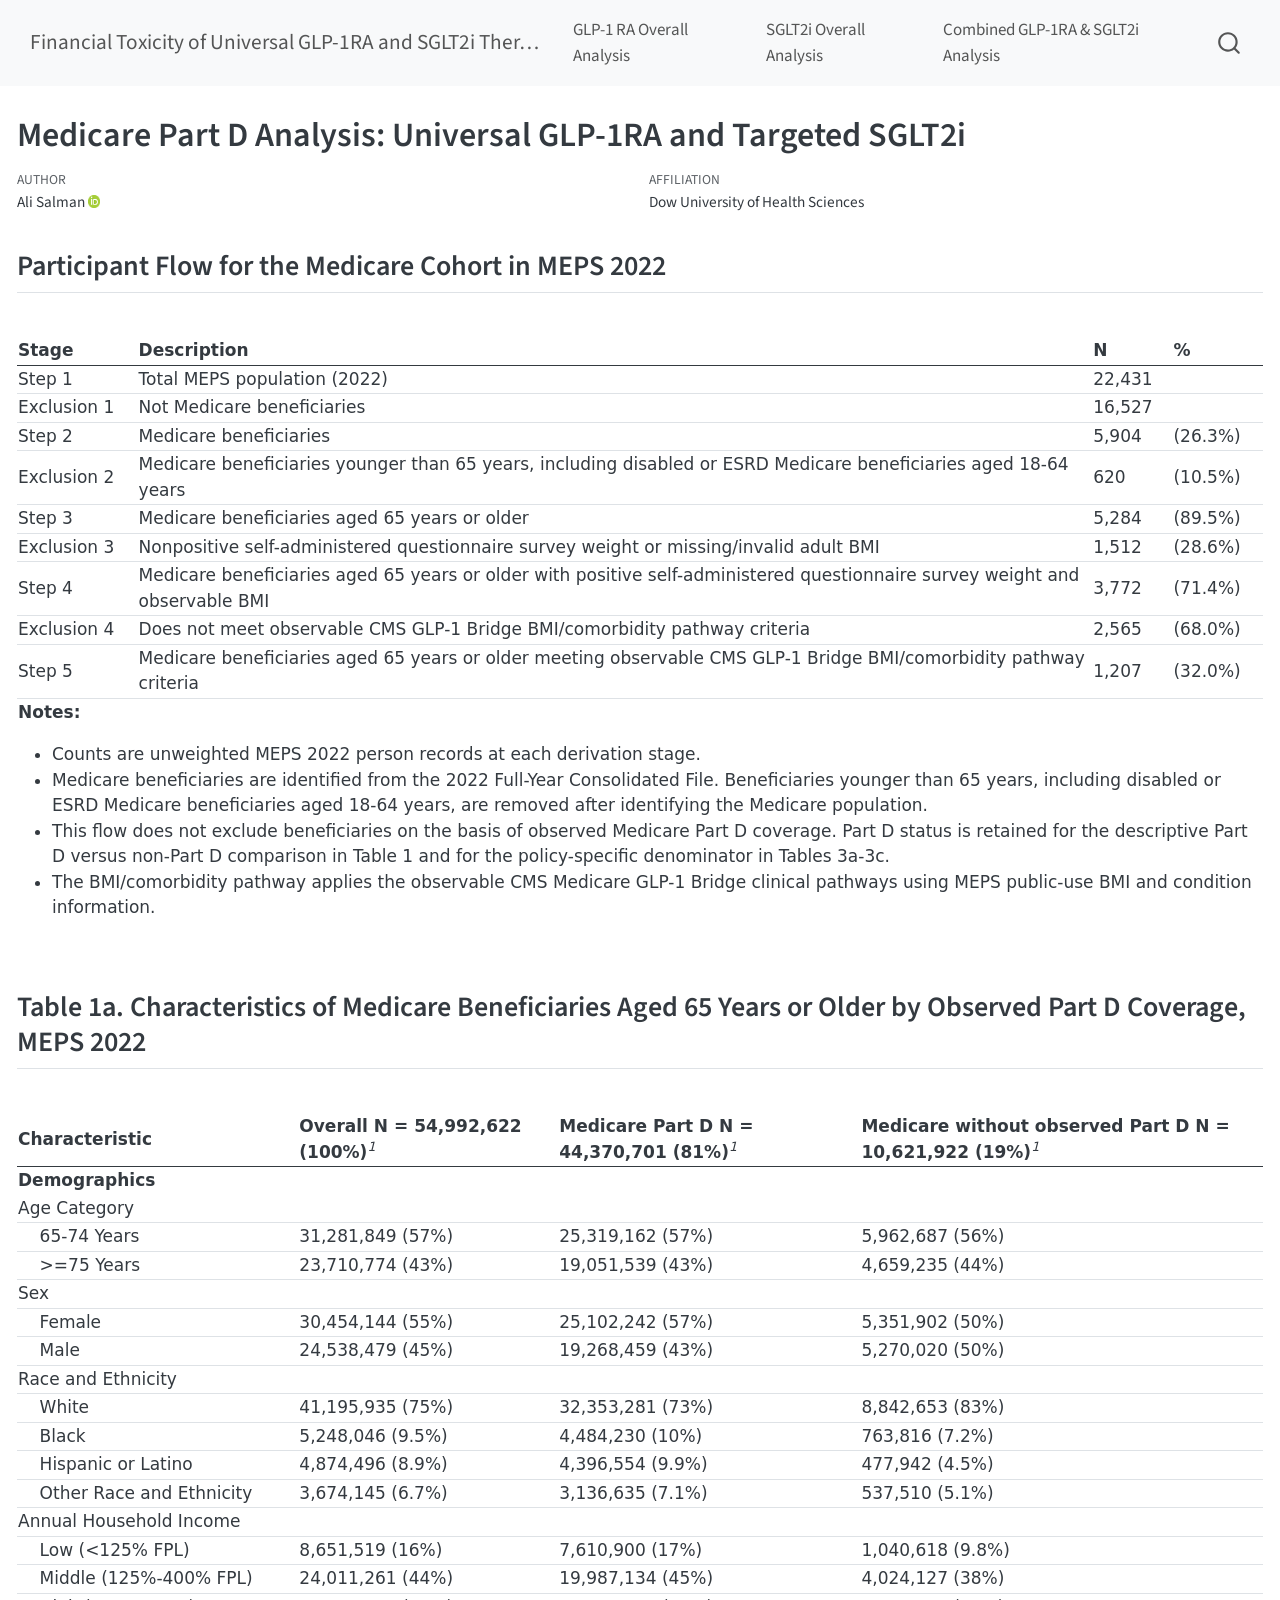
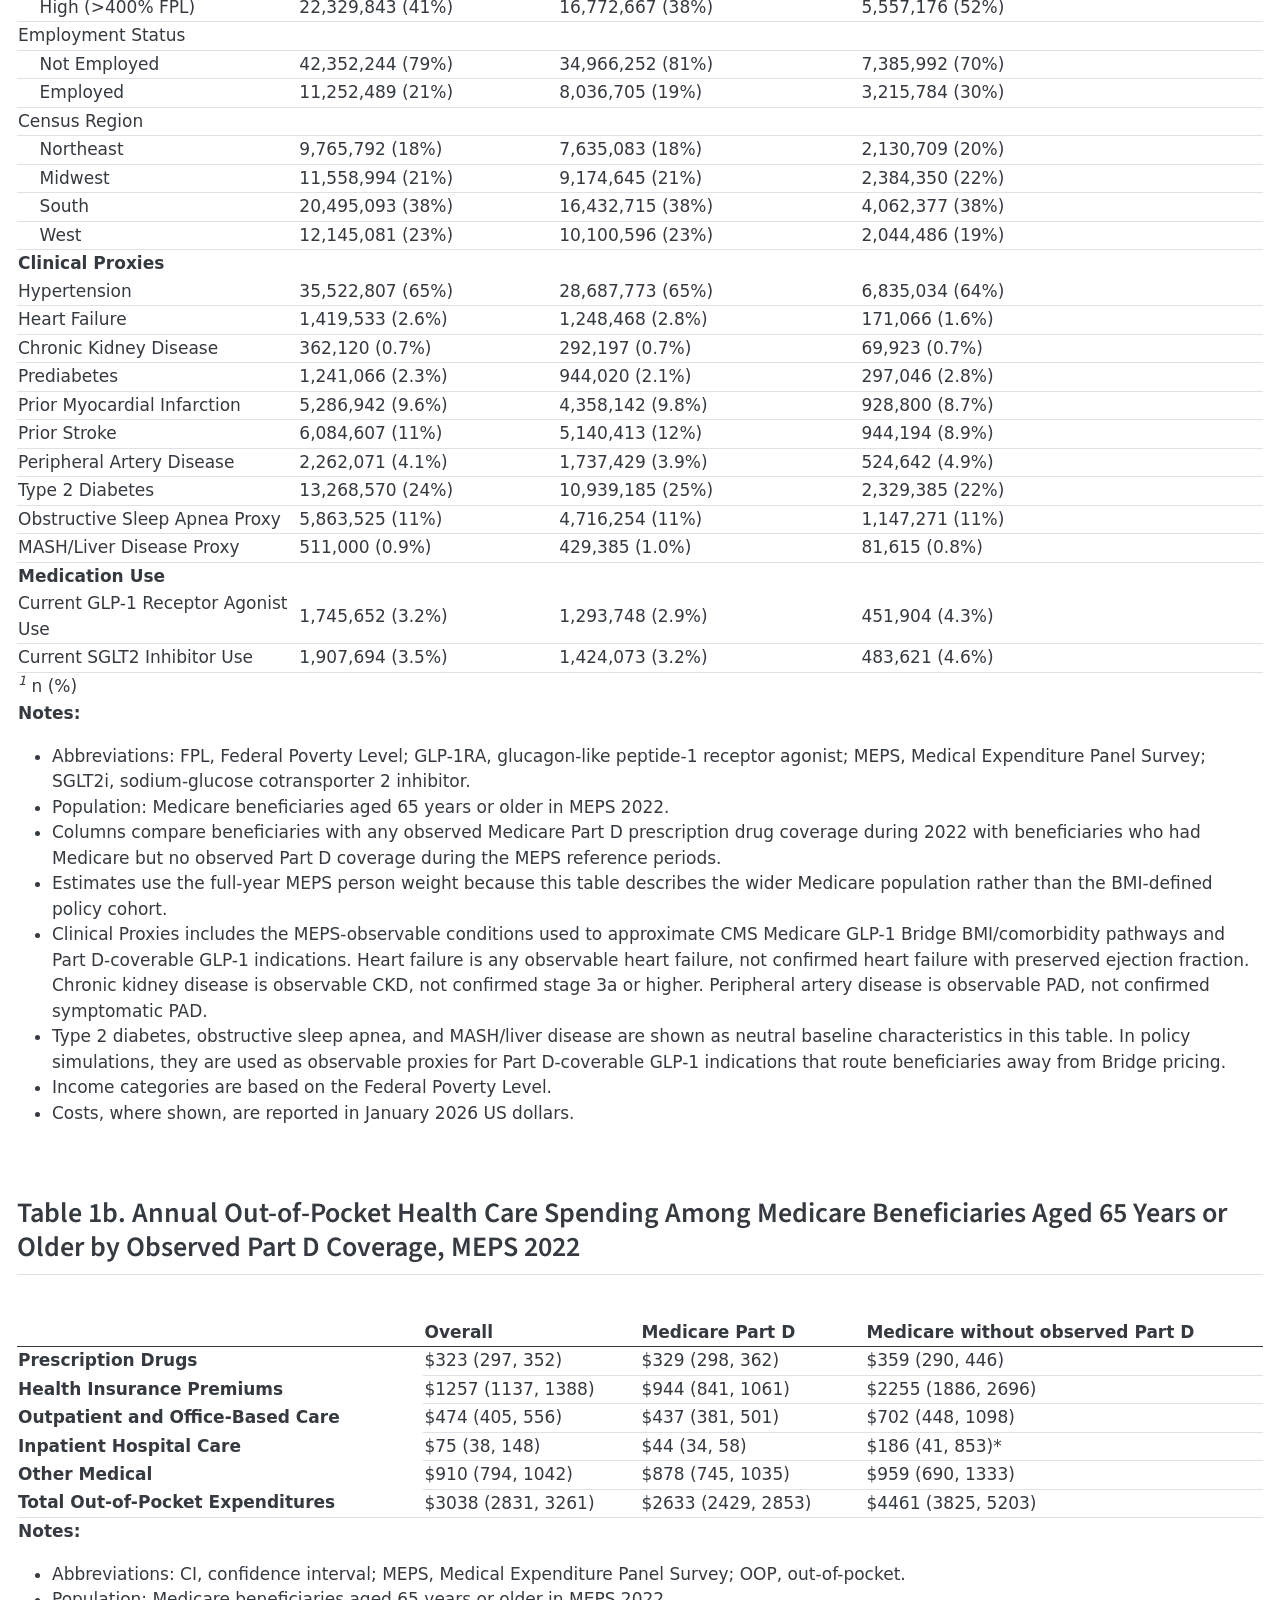
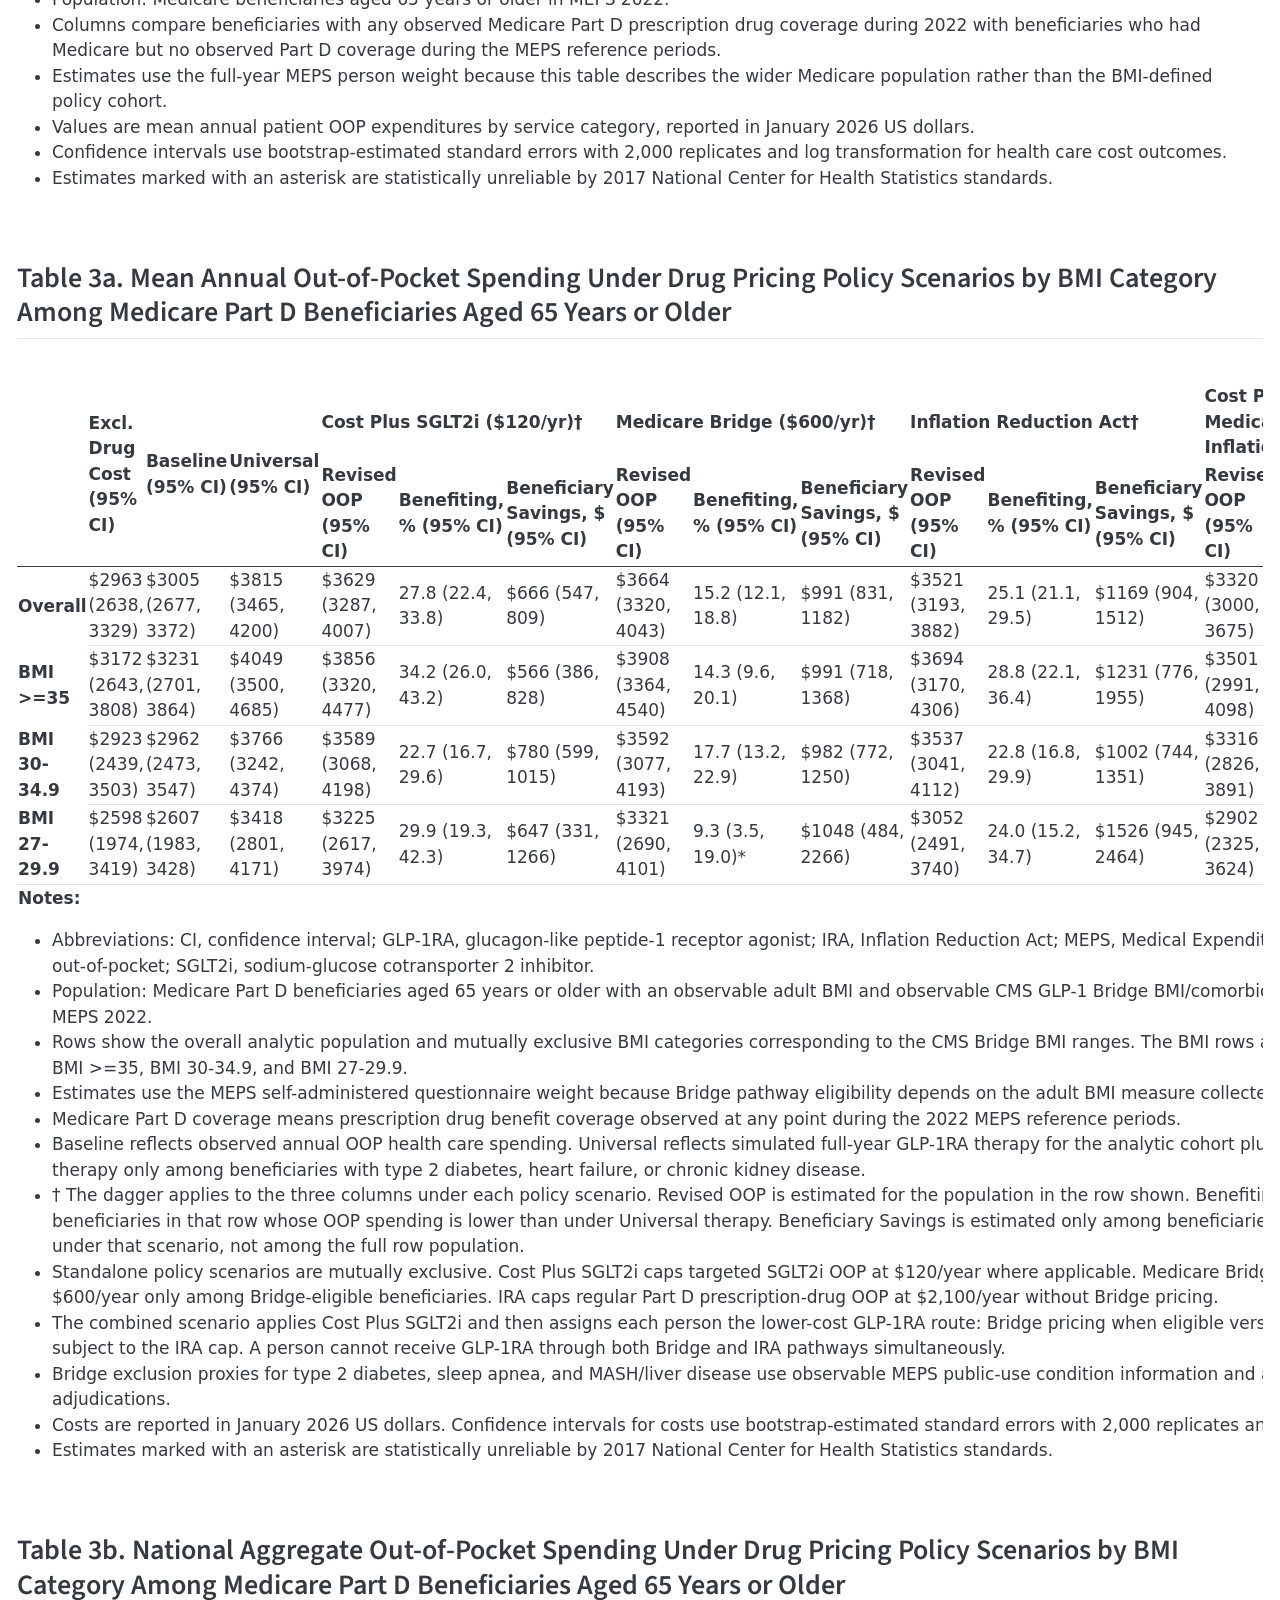
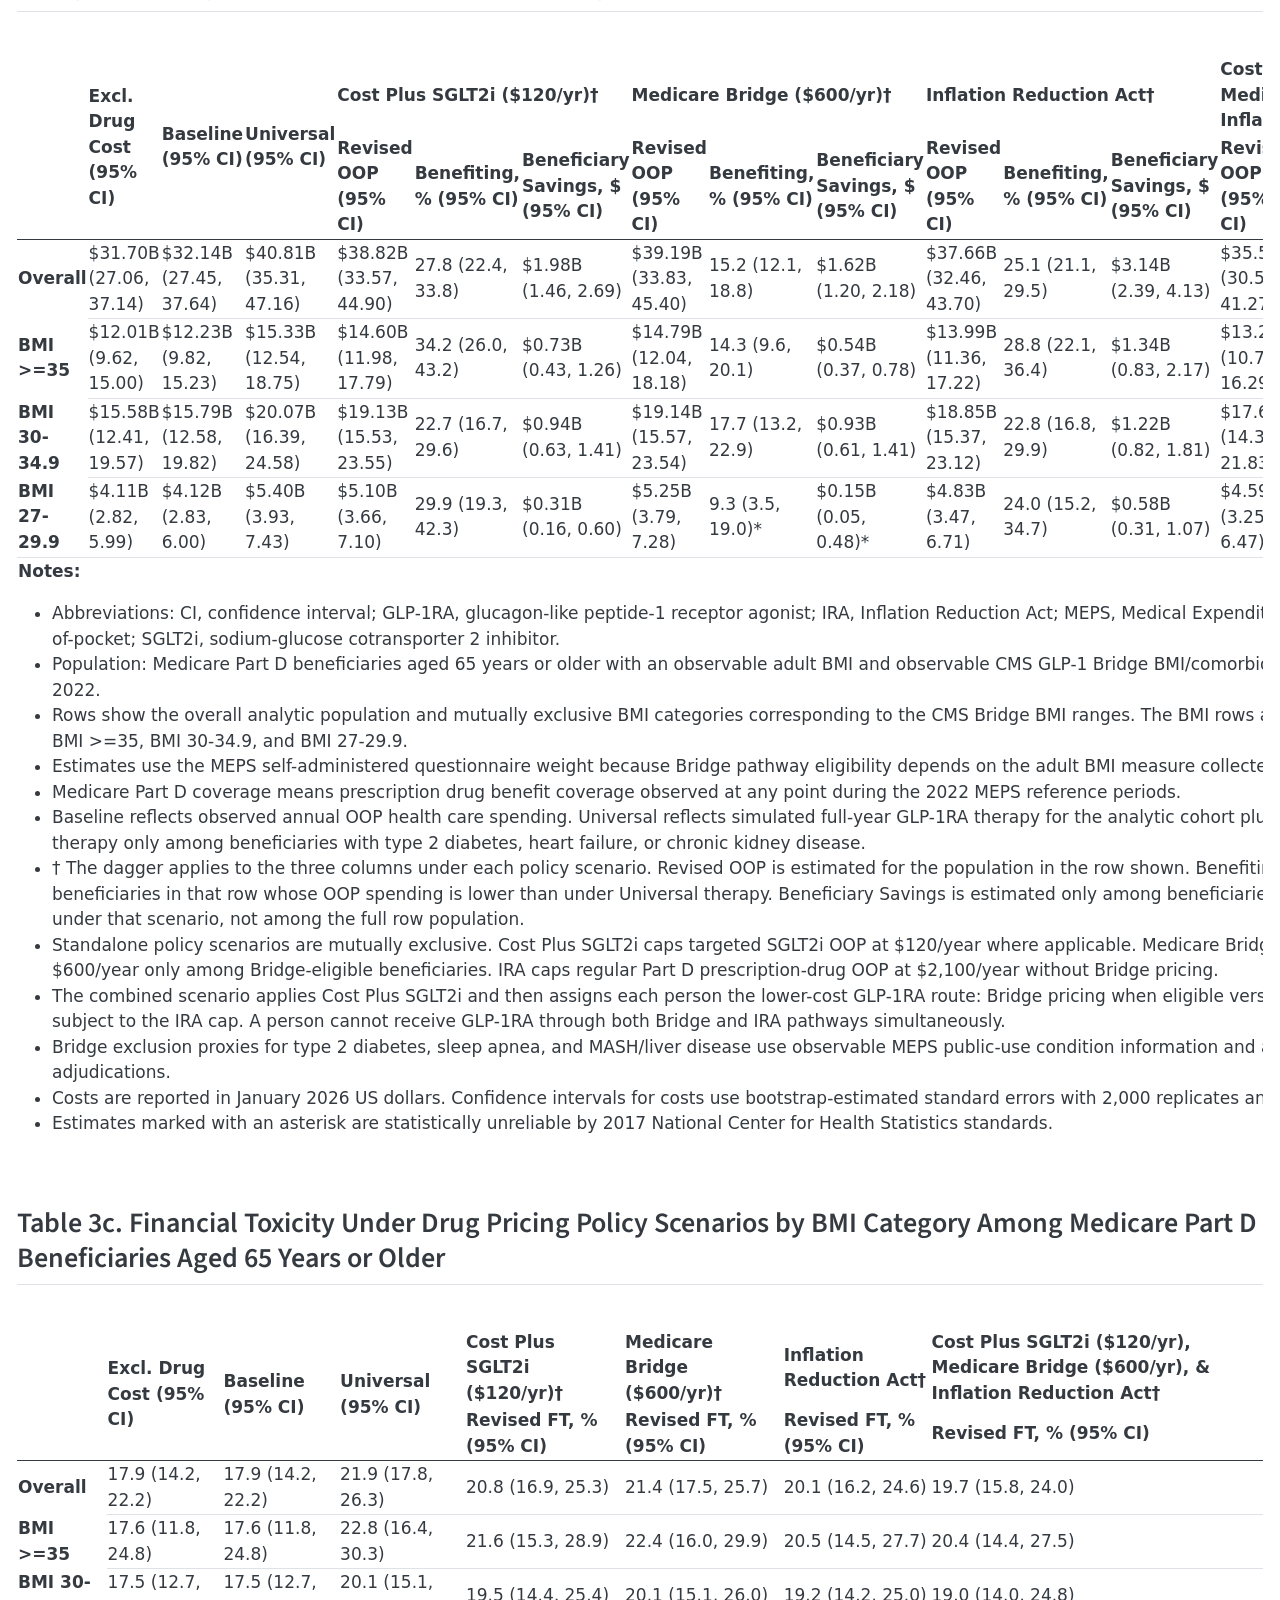
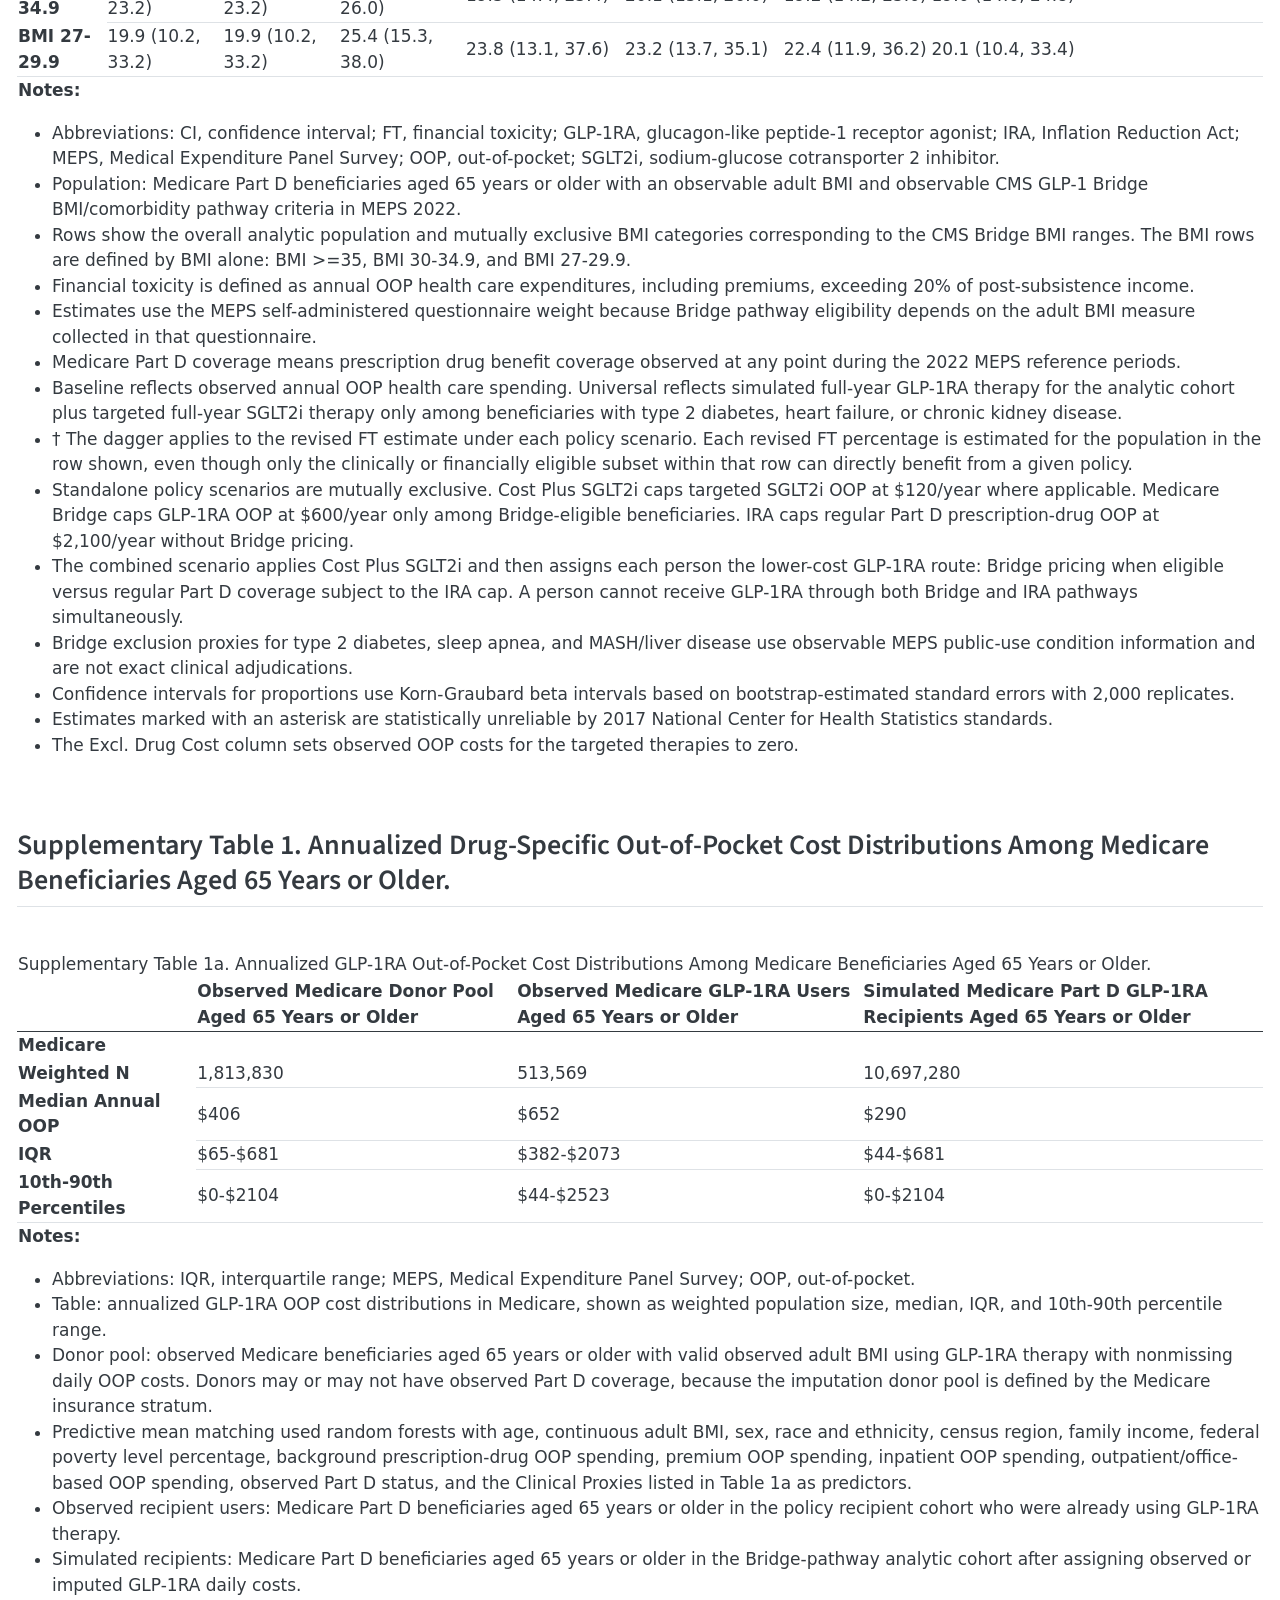
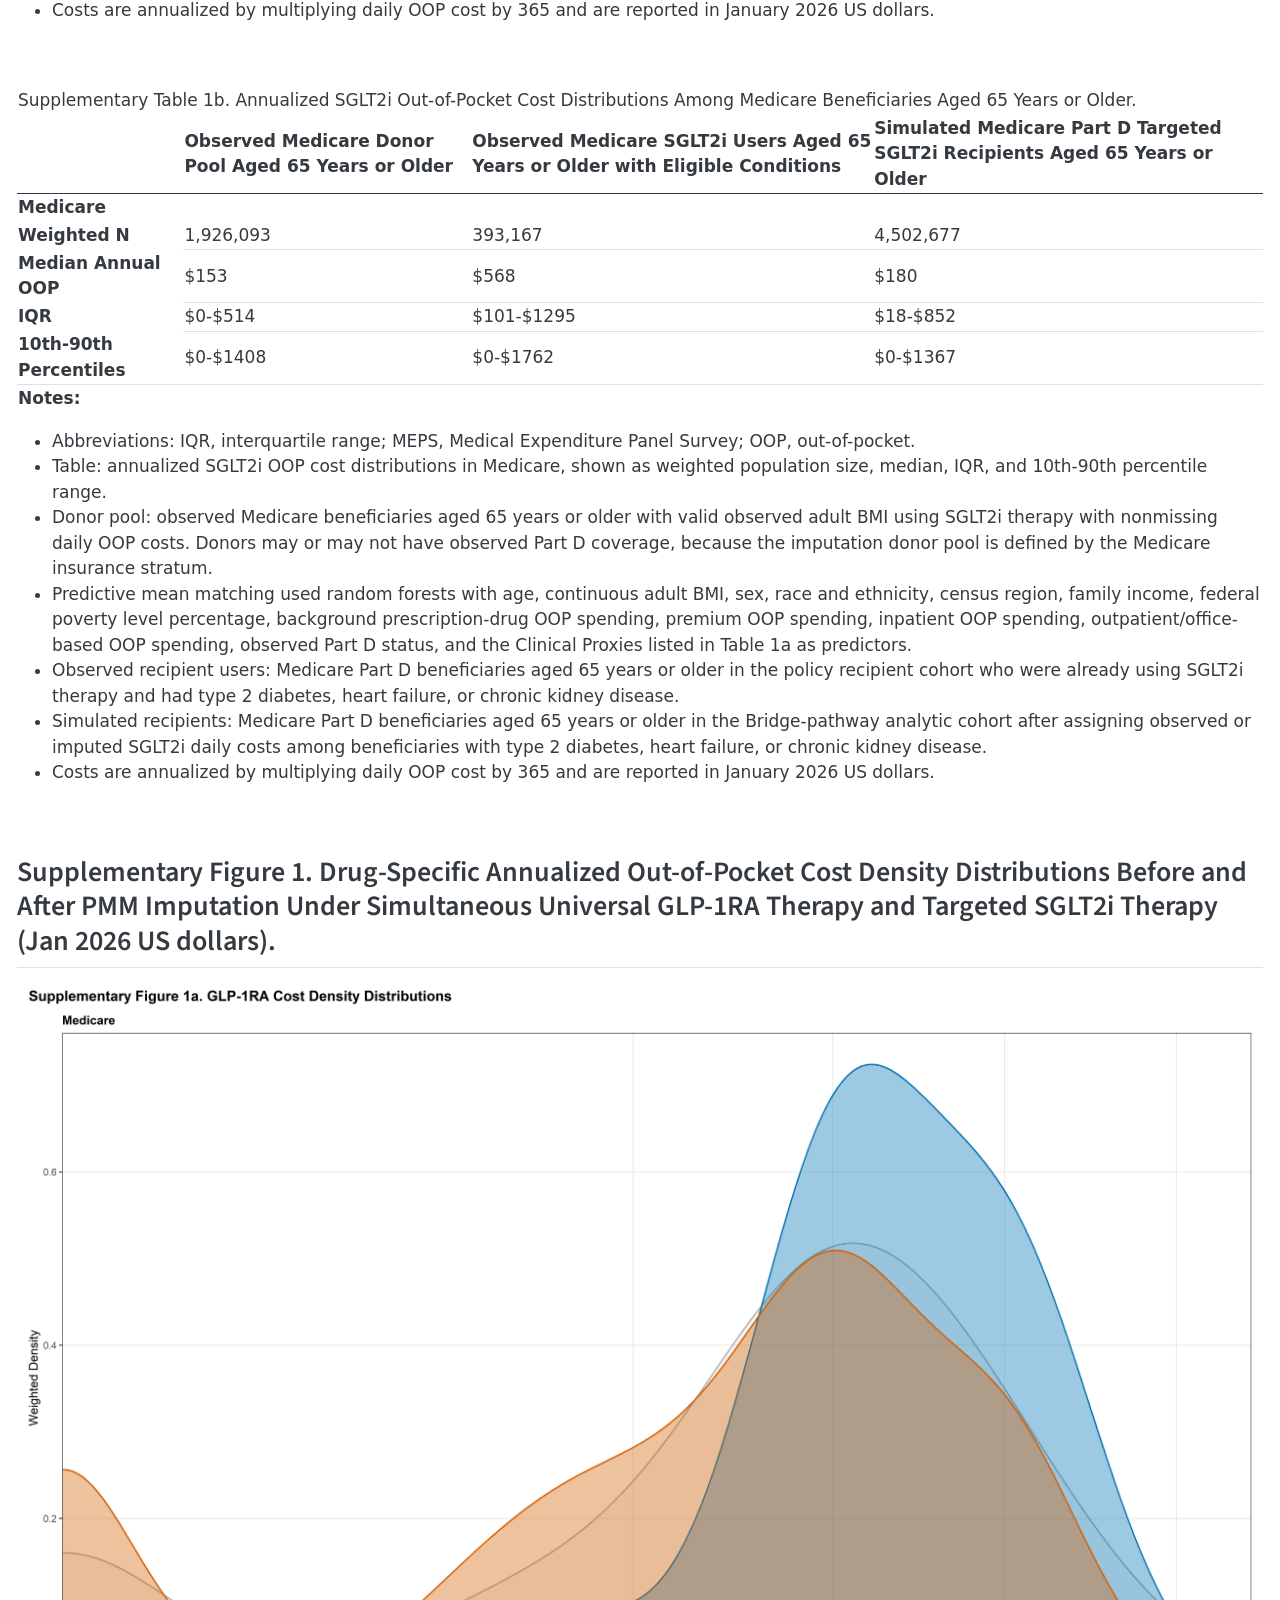
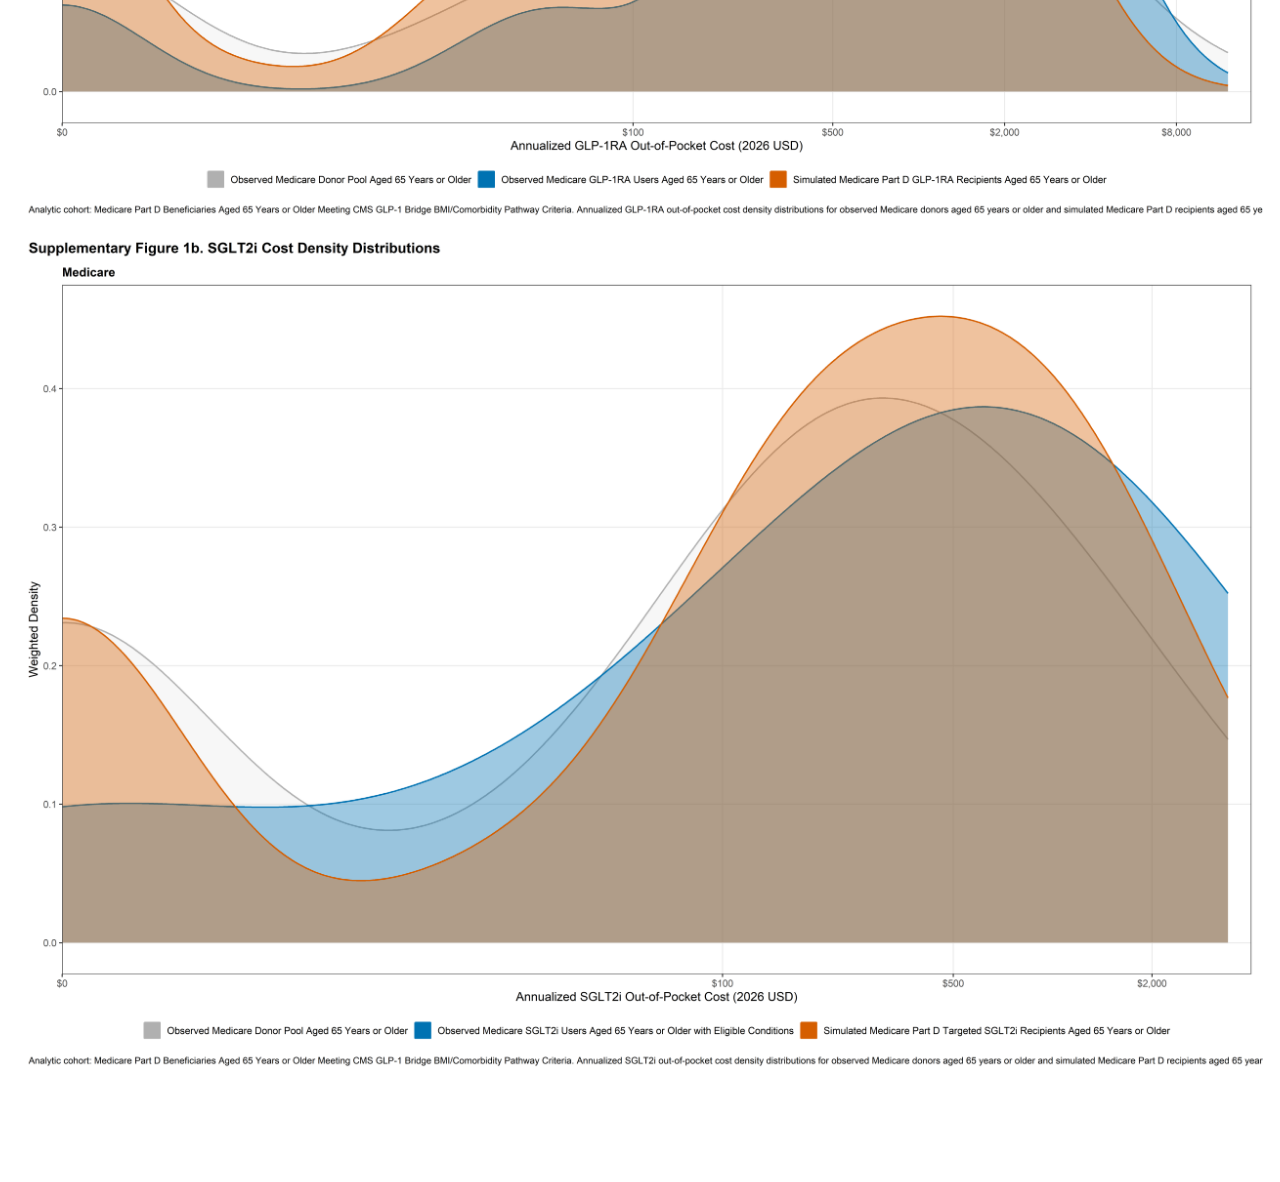
==== docs/quarto/medicare_partd_analysis.html @ 54b4a7ac "Initial commit" ====
<!DOCTYPE html>
<html xmlns="http://www.w3.org/1999/xhtml" lang="en" xml:lang="en"><head>

<meta charset="utf-8">
<meta name="generator" content="quarto-1.9.38">

<meta name="viewport" content="width=device-width, initial-scale=1.0, user-scalable=yes">

<meta name="author" content="Ali Salman">

<title>Medicare Part D Analysis: Universal GLP-1RA and Targeted SGLT2i – Financial Toxicity of Universal GLP-1RA and SGLT2i Therapy</title>
<style>
/* Default styles provided by pandoc.
** See https://pandoc.org/MANUAL.html#variables-for-html for config info.
*/
code{white-space: pre-wrap;}
span.smallcaps{font-variant: small-caps;}
div.columns{display: flex; gap: min(4vw, 1.5em);}
div.column{flex: auto; overflow-x: auto;}
div.hanging-indent{margin-left: 1.5em; text-indent: -1.5em;}
ul.task-list{list-style: none;}
ul.task-list li input[type="checkbox"] {
  width: 0.8em;
  margin: 0 0.8em 0.2em -1em; /* quarto-specific, see https://github.com/quarto-dev/quarto-cli/issues/4556 */ 
  vertical-align: middle;
}
</style>


<script src="../site_libs/quarto-nav/quarto-nav.js"></script>
<script src="../site_libs/quarto-nav/headroom.min.js"></script>
<script src="../site_libs/clipboard/clipboard.min.js"></script>
<script src="../site_libs/quarto-search/autocomplete.umd.js"></script>
<script src="../site_libs/quarto-search/fuse.min.js"></script>
<script src="../site_libs/quarto-search/quarto-search.js"></script>
<meta name="quarto:offset" content="../">
<script src="../site_libs/quarto-html/quarto.js" type="module"></script>
<script src="../site_libs/quarto-html/tabsets/tabsets.js" type="module"></script>
<script src="../site_libs/quarto-html/popper.min.js"></script>
<script src="../site_libs/quarto-html/tippy.umd.min.js"></script>
<script src="../site_libs/quarto-html/anchor.min.js"></script>
<link href="../site_libs/quarto-html/tippy.css" rel="stylesheet">
<link href="../site_libs/quarto-html/quarto-syntax-highlighting-15634bcf2e68342d4ad2dfa704d543f6.css" rel="stylesheet" id="quarto-text-highlighting-styles">
<script src="../site_libs/bootstrap/bootstrap.min.js"></script>
<link href="../site_libs/bootstrap/bootstrap-icons.css" rel="stylesheet">
<link href="../site_libs/bootstrap/bootstrap-71246883a86ec6c6d8eb7eb0cf16fc95.min.css" rel="stylesheet" append-hash="true" id="quarto-bootstrap" data-mode="light">
<script id="quarto-search-options" type="application/json">{
  "location": "navbar",
  "copy-button": false,
  "collapse-after": 3,
  "panel-placement": "end",
  "type": "overlay",
  "limit": 50,
  "keyboard-shortcut": [
    "f",
    "/",
    "s"
  ],
  "show-item-context": false,
  "language": {
    "search-no-results-text": "No results",
    "search-matching-documents-text": "matching documents",
    "search-copy-link-title": "Copy link to search",
    "search-hide-matches-text": "Hide additional matches",
    "search-more-match-text": "more match in this document",
    "search-more-matches-text": "more matches in this document",
    "search-clear-button-title": "Clear",
    "search-text-placeholder": "",
    "search-detached-cancel-button-title": "Cancel",
    "search-submit-button-title": "Submit",
    "search-label": "Search"
  }
}</script>
<style>html{ scroll-behavior: smooth; }</style>


</head>

<body class="nav-fixed quarto-light">

<div id="quarto-search-results"></div>
  <header id="quarto-header" class="headroom fixed-top">
    <nav class="navbar navbar-expand-lg " data-bs-theme="dark">
      <div class="navbar-container container-fluid">
      <div class="navbar-brand-container mx-auto">
    <a class="navbar-brand" href="../index.html">
    <span class="navbar-title">Financial Toxicity of Universal GLP-1RA and SGLT2i Therapy</span>
    </a>
  </div>
            <div id="quarto-search" class="" title="Search"></div>
          <button class="navbar-toggler" type="button" data-bs-toggle="collapse" data-bs-target="#navbarCollapse" aria-controls="navbarCollapse" role="menu" aria-expanded="false" aria-label="Toggle navigation" onclick="if (window.quartoToggleHeadroom) { window.quartoToggleHeadroom(); }">
  <span class="navbar-toggler-icon"></span>
</button>
          <div class="collapse navbar-collapse" id="navbarCollapse">
            <ul class="navbar-nav navbar-nav-scroll me-auto">
  <li class="nav-item">
    <a class="nav-link" href="../quarto/index.html"> 
<span class="menu-text">GLP-1 RA Overall Analysis</span></a>
  </li>  
  <li class="nav-item">
    <a class="nav-link" href="../quarto/sglt2i_overall.html"> 
<span class="menu-text">SGLT2i Overall Analysis</span></a>
  </li>  
  <li class="nav-item">
    <a class="nav-link" href="../quarto/combined_overall.html"> 
<span class="menu-text">Combined GLP-1RA &amp; SGLT2i Analysis</span></a>
  </li>  
</ul>
          </div> <!-- /navcollapse -->
            <div class="quarto-navbar-tools">
</div>
      </div> <!-- /container-fluid -->
    </nav>
</header>
<!-- content -->
<div id="quarto-content" class="quarto-container page-columns page-rows-contents page-layout-full page-navbar">
<!-- sidebar -->
<!-- margin-sidebar -->
    <div id="quarto-margin-sidebar" class="sidebar margin-sidebar zindex-bottom">
        
    </div>
<!-- main -->
<main class="content column-page" id="quarto-document-content">

<header id="title-block-header" class="quarto-title-block default">
<div class="quarto-title">
<h1 class="title">Medicare Part D Analysis: Universal GLP-1RA and Targeted SGLT2i</h1>
</div>


<div class="quarto-title-meta-author column-page">
  <div class="quarto-title-meta-heading">Author</div>
  <div class="quarto-title-meta-heading">Affiliation</div>
  
    <div class="quarto-title-meta-contents">
    <p class="author">Ali Salman <a href="https://orcid.org/0009-0001-1102-226X" class="quarto-title-author-orcid"> <img src="[data-uri]"></a></p>
  </div>
  <div class="quarto-title-meta-contents">
        <p class="affiliation">
            Dow University of Health Sciences
          </p>
      </div>
  </div>

<div class="quarto-title-meta column-page">

      
  
    
  </div>
  


</header>


<div class="cell" data-layout-align="center">
<section id="participant-flow-for-the-medicare-cohort-in-meps-2022" class="level2">
<h2 class="anchored" data-anchor-id="participant-flow-for-the-medicare-cohort-in-meps-2022">Participant Flow for the Medicare Cohort in MEPS 2022</h2>
<div id="gbijkiyfgs" style="padding-left:0px;padding-right:0px;padding-top:10px;padding-bottom:10px;overflow-x:auto;overflow-y:auto;width:auto;height:auto;">
<p><style>#gbijkiyfgs table { font-family: system-ui, ‘Segoe UI’, Roboto, Helvetica, Arial, sans-serif, ‘Apple Color Emoji’, ‘Segoe UI Emoji’, ‘Segoe UI Symbol’, ‘Noto Color Emoji’; -webkit-font-smoothing: antialiased; -moz-osx-font-smoothing: grayscale; }</p>
<p>#gbijkiyfgs thead, #gbijkiyfgs tbody, #gbijkiyfgs tfoot, #gbijkiyfgs tr, #gbijkiyfgs td, #gbijkiyfgs th { border-style: none; }</p>
<p>#gbijkiyfgs p { margin: 0; padding: 0; }</p>
<p>#gbijkiyfgs .gt_table { display: table; border-collapse: collapse; line-height: normal; margin-left: auto; margin-right: auto; color: #333333; font-size: 16px; font-weight: normal; font-style: normal; background-color: #FFFFFF; width: auto; border-top-style: solid; border-top-width: 2px; border-top-color: #A8A8A8; border-right-style: none; border-right-width: 2px; border-right-color: #D3D3D3; border-bottom-style: solid; border-bottom-width: 2px; border-bottom-color: #A8A8A8; border-left-style: none; border-left-width: 2px; border-left-color: #D3D3D3; }</p>
<p>#gbijkiyfgs .gt_caption { padding-top: 4px; padding-bottom: 4px; }</p>
<p>#gbijkiyfgs .gt_title { color: #333333; font-size: 125%; font-weight: initial; padding-top: 4px; padding-bottom: 4px; padding-left: 5px; padding-right: 5px; border-bottom-color: #FFFFFF; border-bottom-width: 0; }</p>
<p>#gbijkiyfgs .gt_subtitle { color: #333333; font-size: 85%; font-weight: initial; padding-top: 3px; padding-bottom: 5px; padding-left: 5px; padding-right: 5px; border-top-color: #FFFFFF; border-top-width: 0; }</p>
<p>#gbijkiyfgs .gt_heading { background-color: #FFFFFF; text-align: center; border-bottom-color: #FFFFFF; border-left-style: none; border-left-width: 1px; border-left-color: #D3D3D3; border-right-style: none; border-right-width: 1px; border-right-color: #D3D3D3; }</p>
<p>#gbijkiyfgs .gt_bottom_border { border-bottom-style: solid; border-bottom-width: 2px; border-bottom-color: #D3D3D3; }</p>
<p>#gbijkiyfgs .gt_col_headings { border-top-style: solid; border-top-width: 2px; border-top-color: #D3D3D3; border-bottom-style: solid; border-bottom-width: 2px; border-bottom-color: #D3D3D3; border-left-style: none; border-left-width: 1px; border-left-color: #D3D3D3; border-right-style: none; border-right-width: 1px; border-right-color: #D3D3D3; }</p>
<p>#gbijkiyfgs .gt_col_heading { color: #333333; background-color: #FFFFFF; font-size: 100%; font-weight: normal; text-transform: inherit; border-left-style: none; border-left-width: 1px; border-left-color: #D3D3D3; border-right-style: none; border-right-width: 1px; border-right-color: #D3D3D3; vertical-align: bottom; padding-top: 5px; padding-bottom: 6px; padding-left: 5px; padding-right: 5px; overflow-x: hidden; }</p>
<p>#gbijkiyfgs .gt_column_spanner_outer { color: #333333; background-color: #FFFFFF; font-size: 100%; font-weight: normal; text-transform: inherit; padding-top: 0; padding-bottom: 0; padding-left: 4px; padding-right: 4px; }</p>
<p>#gbijkiyfgs .gt_column_spanner_outer:first-child { padding-left: 0; }</p>
<p>#gbijkiyfgs .gt_column_spanner_outer:last-child { padding-right: 0; }</p>
<p>#gbijkiyfgs .gt_column_spanner { border-bottom-style: solid; border-bottom-width: 2px; border-bottom-color: #D3D3D3; vertical-align: bottom; padding-top: 5px; padding-bottom: 5px; overflow-x: hidden; display: inline-block; width: 100%; }</p>
<p>#gbijkiyfgs .gt_spanner_row { border-bottom-style: hidden; }</p>
<p>#gbijkiyfgs .gt_group_heading { padding-top: 8px; padding-bottom: 8px; padding-left: 5px; padding-right: 5px; color: #333333; background-color: #FFFFFF; font-size: 100%; font-weight: initial; text-transform: inherit; border-top-style: solid; border-top-width: 2px; border-top-color: #D3D3D3; border-bottom-style: solid; border-bottom-width: 2px; border-bottom-color: #D3D3D3; border-left-style: none; border-left-width: 1px; border-left-color: #D3D3D3; border-right-style: none; border-right-width: 1px; border-right-color: #D3D3D3; vertical-align: middle; text-align: left; }</p>
<p>#gbijkiyfgs .gt_empty_group_heading { padding: 0.5px; color: #333333; background-color: #FFFFFF; font-size: 100%; font-weight: initial; border-top-style: solid; border-top-width: 2px; border-top-color: #D3D3D3; border-bottom-style: solid; border-bottom-width: 2px; border-bottom-color: #D3D3D3; vertical-align: middle; }</p>
<p>#gbijkiyfgs .gt_from_md &gt; :first-child { margin-top: 0; }</p>
<p>#gbijkiyfgs .gt_from_md &gt; :last-child { margin-bottom: 0; }</p>
<p>#gbijkiyfgs .gt_row { padding-top: 8px; padding-bottom: 8px; padding-left: 5px; padding-right: 5px; margin: 10px; border-top-style: solid; border-top-width: 1px; border-top-color: #D3D3D3; border-left-style: none; border-left-width: 1px; border-left-color: #D3D3D3; border-right-style: none; border-right-width: 1px; border-right-color: #D3D3D3; vertical-align: middle; overflow-x: hidden; }</p>
<p>#gbijkiyfgs .gt_stub { color: #333333; background-color: #FFFFFF; font-size: 100%; font-weight: initial; text-transform: inherit; border-right-style: solid; border-right-width: 2px; border-right-color: #D3D3D3; padding-left: 5px; padding-right: 5px; }</p>
<p>#gbijkiyfgs .gt_stub_row_group { color: #333333; background-color: #FFFFFF; font-size: 100%; font-weight: initial; text-transform: inherit; border-right-style: solid; border-right-width: 2px; border-right-color: #D3D3D3; padding-left: 5px; padding-right: 5px; vertical-align: top; }</p>
<p>#gbijkiyfgs .gt_row_group_first td { border-top-width: 2px; }</p>
<p>#gbijkiyfgs .gt_row_group_first th { border-top-width: 2px; }</p>
<p>#gbijkiyfgs .gt_summary_row { color: #333333; background-color: #FFFFFF; text-transform: inherit; padding-top: 8px; padding-bottom: 8px; padding-left: 5px; padding-right: 5px; }</p>
<p>#gbijkiyfgs .gt_first_summary_row { border-top-style: solid; border-top-color: #D3D3D3; }</p>
<p>#gbijkiyfgs .gt_first_summary_row.thick { border-top-width: 2px; }</p>
<p>#gbijkiyfgs .gt_last_summary_row { padding-top: 8px; padding-bottom: 8px; padding-left: 5px; padding-right: 5px; border-bottom-style: solid; border-bottom-width: 2px; border-bottom-color: #D3D3D3; }</p>
<p>#gbijkiyfgs .gt_grand_summary_row { color: #333333; background-color: #FFFFFF; text-transform: inherit; padding-top: 8px; padding-bottom: 8px; padding-left: 5px; padding-right: 5px; }</p>
<p>#gbijkiyfgs .gt_first_grand_summary_row { padding-top: 8px; padding-bottom: 8px; padding-left: 5px; padding-right: 5px; border-top-style: double; border-top-width: 6px; border-top-color: #D3D3D3; }</p>
<p>#gbijkiyfgs .gt_last_grand_summary_row_top { padding-top: 8px; padding-bottom: 8px; padding-left: 5px; padding-right: 5px; border-bottom-style: double; border-bottom-width: 6px; border-bottom-color: #D3D3D3; }</p>
<p>#gbijkiyfgs .gt_striped { background-color: rgba(128, 128, 128, 0.05); }</p>
<p>#gbijkiyfgs .gt_table_body { border-top-style: solid; border-top-width: 2px; border-top-color: #D3D3D3; border-bottom-style: solid; border-bottom-width: 2px; border-bottom-color: #D3D3D3; }</p>
<p>#gbijkiyfgs .gt_footnotes { color: #333333; background-color: #FFFFFF; border-bottom-style: none; border-bottom-width: 2px; border-bottom-color: #D3D3D3; border-left-style: none; border-left-width: 2px; border-left-color: #D3D3D3; border-right-style: none; border-right-width: 2px; border-right-color: #D3D3D3; }</p>
<p>#gbijkiyfgs .gt_footnote { margin: 0px; font-size: 90%; padding-top: 4px; padding-bottom: 4px; padding-left: 5px; padding-right: 5px; }</p>
<p>#gbijkiyfgs .gt_sourcenotes { color: #333333; background-color: #FFFFFF; border-bottom-style: none; border-bottom-width: 2px; border-bottom-color: #D3D3D3; border-left-style: none; border-left-width: 2px; border-left-color: #D3D3D3; border-right-style: none; border-right-width: 2px; border-right-color: #D3D3D3; }</p>
<p>#gbijkiyfgs .gt_sourcenote { font-size: 90%; padding-top: 4px; padding-bottom: 4px; padding-left: 5px; padding-right: 5px; }</p>
<p>#gbijkiyfgs .gt_left { text-align: left; }</p>
<p>#gbijkiyfgs .gt_center { text-align: center; }</p>
<p>#gbijkiyfgs .gt_right { text-align: right; font-variant-numeric: tabular-nums; }</p>
<p>#gbijkiyfgs .gt_font_normal { font-weight: normal; }</p>
<p>#gbijkiyfgs .gt_font_bold { font-weight: bold; }</p>
<p>#gbijkiyfgs .gt_font_italic { font-style: italic; }</p>
<p>#gbijkiyfgs .gt_super { font-size: 65%; }</p>
<p>#gbijkiyfgs .gt_footnote_marks { font-size: 75%; vertical-align: 0.4em; position: initial; }</p>
<p>#gbijkiyfgs .gt_asterisk { font-size: 100%; vertical-align: 0; }</p>
<p>#gbijkiyfgs .gt_indent_1 { text-indent: 5px; }</p>
<p>#gbijkiyfgs .gt_indent_2 { text-indent: 10px; }</p>
<p>#gbijkiyfgs .gt_indent_3 { text-indent: 15px; }</p>
<p>#gbijkiyfgs .gt_indent_4 { text-indent: 20px; }</p>
<p>#gbijkiyfgs .gt_indent_5 { text-indent: 25px; }</p>
<p>#gbijkiyfgs .katex-display { display: inline-flex !important; margin-bottom: 0.75em !important; }</p>
#gbijkiyfgs div.Reactable &gt; div.rt-table &gt; div.rt-thead &gt; div.rt-tr.rt-tr-group-header &gt; div.rt-th-group:after { height: 0px !important; } </style>
</p><table class="gt_table" data-quarto-disable-processing="false" data-quarto-bootstrap="false">
<thead>
<tr class="gt_col_headings">
<th class="gt_col_heading gt_columns_bottom_border gt_left" rowspan="1" colspan="1" scope="col" id="Stage">
Stage
</th>
<th class="gt_col_heading gt_columns_bottom_border gt_left" rowspan="1" colspan="1" scope="col" id="Description">
Description
</th>
<th class="gt_col_heading gt_columns_bottom_border gt_right" rowspan="1" colspan="1" scope="col" id="N">
N
</th>
<th class="gt_col_heading gt_columns_bottom_border gt_right" rowspan="1" colspan="1" scope="col" id="a%">
%
</th>
</tr>
</thead>
<tbody class="gt_table_body">
<tr>
<td headers="Stage" class="gt_row gt_left">
Step 1
</td>
<td headers="Description" class="gt_row gt_left">
Total MEPS population (2022)
</td>
<td headers="N" class="gt_row gt_right">
22,431
</td>
<td headers="%" class="gt_row gt_right">
</td>
</tr>
<tr>
<td headers="Stage" class="gt_row gt_left">
Exclusion 1
</td>
<td headers="Description" class="gt_row gt_left">
Not Medicare beneficiaries
</td>
<td headers="N" class="gt_row gt_right">
16,527
</td>
<td headers="%" class="gt_row gt_right">
</td>
</tr>
<tr>
<td headers="Stage" class="gt_row gt_left">
Step 2
</td>
<td headers="Description" class="gt_row gt_left">
Medicare beneficiaries
</td>
<td headers="N" class="gt_row gt_right">
5,904
</td>
<td headers="%" class="gt_row gt_right">
(26.3%)
</td>
</tr>
<tr>
<td headers="Stage" class="gt_row gt_left">
Exclusion 2
</td>
<td headers="Description" class="gt_row gt_left">
Medicare beneficiaries younger than 65 years, including disabled or ESRD Medicare beneficiaries aged 18-64 years
</td>
<td headers="N" class="gt_row gt_right">
620
</td>
<td headers="%" class="gt_row gt_right">
(10.5%)
</td>
</tr>
<tr>
<td headers="Stage" class="gt_row gt_left">
Step 3
</td>
<td headers="Description" class="gt_row gt_left">
Medicare beneficiaries aged 65 years or older
</td>
<td headers="N" class="gt_row gt_right">
5,284
</td>
<td headers="%" class="gt_row gt_right">
(89.5%)
</td>
</tr>
<tr>
<td headers="Stage" class="gt_row gt_left">
Exclusion 3
</td>
<td headers="Description" class="gt_row gt_left">
Nonpositive self-administered questionnaire survey weight or missing/invalid adult BMI
</td>
<td headers="N" class="gt_row gt_right">
1,512
</td>
<td headers="%" class="gt_row gt_right">
(28.6%)
</td>
</tr>
<tr>
<td headers="Stage" class="gt_row gt_left">
Step 4
</td>
<td headers="Description" class="gt_row gt_left">
Medicare beneficiaries aged 65 years or older with positive self-administered questionnaire survey weight and observable BMI
</td>
<td headers="N" class="gt_row gt_right">
3,772
</td>
<td headers="%" class="gt_row gt_right">
(71.4%)
</td>
</tr>
<tr>
<td headers="Stage" class="gt_row gt_left">
Exclusion 4
</td>
<td headers="Description" class="gt_row gt_left">
Does not meet observable CMS GLP-1 Bridge BMI/comorbidity pathway criteria
</td>
<td headers="N" class="gt_row gt_right">
2,565
</td>
<td headers="%" class="gt_row gt_right">
(68.0%)
</td>
</tr>
<tr>
<td headers="Stage" class="gt_row gt_left">
Step 5
</td>
<td headers="Description" class="gt_row gt_left">
Medicare beneficiaries aged 65 years or older meeting observable CMS GLP-1 Bridge BMI/comorbidity pathway criteria
</td>
<td headers="N" class="gt_row gt_right">
1,207
</td>
<td headers="%" class="gt_row gt_right">
(32.0%)
</td>
</tr>
</tbody>
<tfoot>
<tr class="gt_sourcenotes">
<td class="gt_sourcenote" colspan="4">
<span data-qmd-base64="[base64]"><span class="gt_from_md"><strong>Notes:</strong>
<p></p>
<ul>
<li>
Counts are unweighted MEPS 2022 person records at each derivation stage.
</li>
<li>
Medicare beneficiaries are identified from the 2022 Full-Year Consolidated File. Beneficiaries younger than 65 years, including disabled or ESRD Medicare beneficiaries aged 18-64 years, are removed after identifying the Medicare population.
</li>
<li>
This flow does not exclude beneficiaries on the basis of observed Medicare Part D coverage. Part D status is retained for the descriptive Part D versus non-Part D comparison in Table 1 and for the policy-specific denominator in Tables 3a-3c.
</li>
<li>
The BMI/comorbidity pathway applies the observable CMS Medicare GLP-1 Bridge clinical pathways using MEPS public-use BMI and condition information.
</li>
</ul>
</span></span>
</td>
</tr>
</tfoot>
</table>
</div>
</section>
<section id="table-1a.-characteristics-of-medicare-beneficiaries-aged-65-years-or-older-by-observed-part-d-coverage-meps-2022" class="level2">
<h2 class="anchored" data-anchor-id="table-1a.-characteristics-of-medicare-beneficiaries-aged-65-years-or-older-by-observed-part-d-coverage-meps-2022">Table 1a. Characteristics of Medicare Beneficiaries Aged 65 Years or Older by Observed Part D Coverage, MEPS 2022</h2>
<div id="lixoqxnwkf" style="padding-left:0px;padding-right:0px;padding-top:10px;padding-bottom:10px;overflow-x:auto;overflow-y:auto;width:auto;height:auto;">
<p><style>#lixoqxnwkf table { font-family: system-ui, ‘Segoe UI’, Roboto, Helvetica, Arial, sans-serif, ‘Apple Color Emoji’, ‘Segoe UI Emoji’, ‘Segoe UI Symbol’, ‘Noto Color Emoji’; -webkit-font-smoothing: antialiased; -moz-osx-font-smoothing: grayscale; }</p>
<p>#lixoqxnwkf thead, #lixoqxnwkf tbody, #lixoqxnwkf tfoot, #lixoqxnwkf tr, #lixoqxnwkf td, #lixoqxnwkf th { border-style: none; }</p>
<p>#lixoqxnwkf p { margin: 0; padding: 0; }</p>
<p>#lixoqxnwkf .gt_table { display: table; border-collapse: collapse; line-height: normal; margin-left: auto; margin-right: auto; color: #333333; font-size: 16px; font-weight: normal; font-style: normal; background-color: #FFFFFF; width: auto; border-top-style: solid; border-top-width: 2px; border-top-color: #A8A8A8; border-right-style: none; border-right-width: 2px; border-right-color: #D3D3D3; border-bottom-style: solid; border-bottom-width: 2px; border-bottom-color: #A8A8A8; border-left-style: none; border-left-width: 2px; border-left-color: #D3D3D3; }</p>
<p>#lixoqxnwkf .gt_caption { padding-top: 4px; padding-bottom: 4px; }</p>
<p>#lixoqxnwkf .gt_title { color: #333333; font-size: 125%; font-weight: initial; padding-top: 4px; padding-bottom: 4px; padding-left: 5px; padding-right: 5px; border-bottom-color: #FFFFFF; border-bottom-width: 0; }</p>
<p>#lixoqxnwkf .gt_subtitle { color: #333333; font-size: 85%; font-weight: initial; padding-top: 3px; padding-bottom: 5px; padding-left: 5px; padding-right: 5px; border-top-color: #FFFFFF; border-top-width: 0; }</p>
<p>#lixoqxnwkf .gt_heading { background-color: #FFFFFF; text-align: center; border-bottom-color: #FFFFFF; border-left-style: none; border-left-width: 1px; border-left-color: #D3D3D3; border-right-style: none; border-right-width: 1px; border-right-color: #D3D3D3; }</p>
<p>#lixoqxnwkf .gt_bottom_border { border-bottom-style: solid; border-bottom-width: 2px; border-bottom-color: #D3D3D3; }</p>
<p>#lixoqxnwkf .gt_col_headings { border-top-style: solid; border-top-width: 2px; border-top-color: #D3D3D3; border-bottom-style: solid; border-bottom-width: 2px; border-bottom-color: #D3D3D3; border-left-style: none; border-left-width: 1px; border-left-color: #D3D3D3; border-right-style: none; border-right-width: 1px; border-right-color: #D3D3D3; }</p>
<p>#lixoqxnwkf .gt_col_heading { color: #333333; background-color: #FFFFFF; font-size: 100%; font-weight: normal; text-transform: inherit; border-left-style: none; border-left-width: 1px; border-left-color: #D3D3D3; border-right-style: none; border-right-width: 1px; border-right-color: #D3D3D3; vertical-align: bottom; padding-top: 5px; padding-bottom: 6px; padding-left: 5px; padding-right: 5px; overflow-x: hidden; }</p>
<p>#lixoqxnwkf .gt_column_spanner_outer { color: #333333; background-color: #FFFFFF; font-size: 100%; font-weight: normal; text-transform: inherit; padding-top: 0; padding-bottom: 0; padding-left: 4px; padding-right: 4px; }</p>
<p>#lixoqxnwkf .gt_column_spanner_outer:first-child { padding-left: 0; }</p>
<p>#lixoqxnwkf .gt_column_spanner_outer:last-child { padding-right: 0; }</p>
<p>#lixoqxnwkf .gt_column_spanner { border-bottom-style: solid; border-bottom-width: 2px; border-bottom-color: #D3D3D3; vertical-align: bottom; padding-top: 5px; padding-bottom: 5px; overflow-x: hidden; display: inline-block; width: 100%; }</p>
<p>#lixoqxnwkf .gt_spanner_row { border-bottom-style: hidden; }</p>
<p>#lixoqxnwkf .gt_group_heading { padding-top: 8px; padding-bottom: 8px; padding-left: 5px; padding-right: 5px; color: #333333; background-color: #FFFFFF; font-size: 100%; font-weight: initial; text-transform: inherit; border-top-style: solid; border-top-width: 2px; border-top-color: #D3D3D3; border-bottom-style: solid; border-bottom-width: 2px; border-bottom-color: #D3D3D3; border-left-style: none; border-left-width: 1px; border-left-color: #D3D3D3; border-right-style: none; border-right-width: 1px; border-right-color: #D3D3D3; vertical-align: middle; text-align: left; }</p>
<p>#lixoqxnwkf .gt_empty_group_heading { padding: 0.5px; color: #333333; background-color: #FFFFFF; font-size: 100%; font-weight: initial; border-top-style: solid; border-top-width: 2px; border-top-color: #D3D3D3; border-bottom-style: solid; border-bottom-width: 2px; border-bottom-color: #D3D3D3; vertical-align: middle; }</p>
<p>#lixoqxnwkf .gt_from_md &gt; :first-child { margin-top: 0; }</p>
<p>#lixoqxnwkf .gt_from_md &gt; :last-child { margin-bottom: 0; }</p>
<p>#lixoqxnwkf .gt_row { padding-top: 8px; padding-bottom: 8px; padding-left: 5px; padding-right: 5px; margin: 10px; border-top-style: solid; border-top-width: 1px; border-top-color: #D3D3D3; border-left-style: none; border-left-width: 1px; border-left-color: #D3D3D3; border-right-style: none; border-right-width: 1px; border-right-color: #D3D3D3; vertical-align: middle; overflow-x: hidden; }</p>
<p>#lixoqxnwkf .gt_stub { color: #333333; background-color: #FFFFFF; font-size: 100%; font-weight: initial; text-transform: inherit; border-right-style: solid; border-right-width: 2px; border-right-color: #D3D3D3; padding-left: 5px; padding-right: 5px; }</p>
<p>#lixoqxnwkf .gt_stub_row_group { color: #333333; background-color: #FFFFFF; font-size: 100%; font-weight: initial; text-transform: inherit; border-right-style: solid; border-right-width: 2px; border-right-color: #D3D3D3; padding-left: 5px; padding-right: 5px; vertical-align: top; }</p>
<p>#lixoqxnwkf .gt_row_group_first td { border-top-width: 2px; }</p>
<p>#lixoqxnwkf .gt_row_group_first th { border-top-width: 2px; }</p>
<p>#lixoqxnwkf .gt_summary_row { color: #333333; background-color: #FFFFFF; text-transform: inherit; padding-top: 8px; padding-bottom: 8px; padding-left: 5px; padding-right: 5px; }</p>
<p>#lixoqxnwkf .gt_first_summary_row { border-top-style: solid; border-top-color: #D3D3D3; }</p>
<p>#lixoqxnwkf .gt_first_summary_row.thick { border-top-width: 2px; }</p>
<p>#lixoqxnwkf .gt_last_summary_row { padding-top: 8px; padding-bottom: 8px; padding-left: 5px; padding-right: 5px; border-bottom-style: solid; border-bottom-width: 2px; border-bottom-color: #D3D3D3; }</p>
<p>#lixoqxnwkf .gt_grand_summary_row { color: #333333; background-color: #FFFFFF; text-transform: inherit; padding-top: 8px; padding-bottom: 8px; padding-left: 5px; padding-right: 5px; }</p>
<p>#lixoqxnwkf .gt_first_grand_summary_row { padding-top: 8px; padding-bottom: 8px; padding-left: 5px; padding-right: 5px; border-top-style: double; border-top-width: 6px; border-top-color: #D3D3D3; }</p>
<p>#lixoqxnwkf .gt_last_grand_summary_row_top { padding-top: 8px; padding-bottom: 8px; padding-left: 5px; padding-right: 5px; border-bottom-style: double; border-bottom-width: 6px; border-bottom-color: #D3D3D3; }</p>
<p>#lixoqxnwkf .gt_striped { background-color: rgba(128, 128, 128, 0.05); }</p>
<p>#lixoqxnwkf .gt_table_body { border-top-style: solid; border-top-width: 2px; border-top-color: #D3D3D3; border-bottom-style: solid; border-bottom-width: 2px; border-bottom-color: #D3D3D3; }</p>
<p>#lixoqxnwkf .gt_footnotes { color: #333333; background-color: #FFFFFF; border-bottom-style: none; border-bottom-width: 2px; border-bottom-color: #D3D3D3; border-left-style: none; border-left-width: 2px; border-left-color: #D3D3D3; border-right-style: none; border-right-width: 2px; border-right-color: #D3D3D3; }</p>
<p>#lixoqxnwkf .gt_footnote { margin: 0px; font-size: 90%; padding-top: 4px; padding-bottom: 4px; padding-left: 5px; padding-right: 5px; }</p>
<p>#lixoqxnwkf .gt_sourcenotes { color: #333333; background-color: #FFFFFF; border-bottom-style: none; border-bottom-width: 2px; border-bottom-color: #D3D3D3; border-left-style: none; border-left-width: 2px; border-left-color: #D3D3D3; border-right-style: none; border-right-width: 2px; border-right-color: #D3D3D3; }</p>
<p>#lixoqxnwkf .gt_sourcenote { font-size: 90%; padding-top: 4px; padding-bottom: 4px; padding-left: 5px; padding-right: 5px; }</p>
<p>#lixoqxnwkf .gt_left { text-align: left; }</p>
<p>#lixoqxnwkf .gt_center { text-align: center; }</p>
<p>#lixoqxnwkf .gt_right { text-align: right; font-variant-numeric: tabular-nums; }</p>
<p>#lixoqxnwkf .gt_font_normal { font-weight: normal; }</p>
<p>#lixoqxnwkf .gt_font_bold { font-weight: bold; }</p>
<p>#lixoqxnwkf .gt_font_italic { font-style: italic; }</p>
<p>#lixoqxnwkf .gt_super { font-size: 65%; }</p>
<p>#lixoqxnwkf .gt_footnote_marks { font-size: 75%; vertical-align: 0.4em; position: initial; }</p>
<p>#lixoqxnwkf .gt_asterisk { font-size: 100%; vertical-align: 0; }</p>
<p>#lixoqxnwkf .gt_indent_1 { text-indent: 5px; }</p>
<p>#lixoqxnwkf .gt_indent_2 { text-indent: 10px; }</p>
<p>#lixoqxnwkf .gt_indent_3 { text-indent: 15px; }</p>
<p>#lixoqxnwkf .gt_indent_4 { text-indent: 20px; }</p>
<p>#lixoqxnwkf .gt_indent_5 { text-indent: 25px; }</p>
<p>#lixoqxnwkf .katex-display { display: inline-flex !important; margin-bottom: 0.75em !important; }</p>
#lixoqxnwkf div.Reactable &gt; div.rt-table &gt; div.rt-thead &gt; div.rt-tr.rt-tr-group-header &gt; div.rt-th-group:after { height: 0px !important; } </style>
</p><table class="gt_table" data-quarto-disable-processing="false" data-quarto-bootstrap="false">
<thead>
<tr class="gt_col_headings">
<th class="gt_col_heading gt_columns_bottom_border gt_left" rowspan="1" colspan="1" scope="col" id="label">
<span data-qmd-base64="KipDaGFyYWN0ZXJpc3RpYyoq"><span class="gt_from_md"><strong>Characteristic</strong></span></span>
</th>
<th class="gt_col_heading gt_columns_bottom_border gt_center" rowspan="1" colspan="1" scope="col" id="stat_0">
<span data-qmd-base64="KipPdmVyYWxsKioKTiA9IDU0LDk5Miw2MjIgKDEwMCUp"><span class="gt_from_md"><strong>Overall</strong> N = 54,992,622 (100%)</span></span><span class="gt_footnote_marks" style="white-space:nowrap;font-style:italic;font-weight:normal;line-height:0;"><sup>1</sup></span>
</th>
<th class="gt_col_heading gt_columns_bottom_border gt_center" rowspan="1" colspan="1" scope="col" id="stat_1">
<span data-qmd-base64="KipNZWRpY2FyZSBQYXJ0IEQqKgpOID0gNDQsMzcwLDcwMSAoODElKQ=="><span class="gt_from_md"><strong>Medicare Part D</strong> N = 44,370,701 (81%)</span></span><span class="gt_footnote_marks" style="white-space:nowrap;font-style:italic;font-weight:normal;line-height:0;"><sup>1</sup></span>
</th>
<th class="gt_col_heading gt_columns_bottom_border gt_center" rowspan="1" colspan="1" scope="col" id="stat_2">
<span data-qmd-base64="KipNZWRpY2FyZSB3aXRob3V0IG9ic2VydmVkIFBhcnQgRCoqCk4gPSAxMCw2MjEsOTIyICgxOSUp"><span class="gt_from_md"><strong>Medicare without observed Part D</strong> N = 10,621,922 (19%)</span></span><span class="gt_footnote_marks" style="white-space:nowrap;font-style:italic;font-weight:normal;line-height:0;"><sup>1</sup></span>
</th>
</tr>
</thead>
<tbody class="gt_table_body">
<tr class="gt_group_heading_row">
<th colspan="4" class="gt_group_heading" scope="colgroup" id="Demographics">
Demographics
</th>
</tr>
<tr class="gt_row_group_first">
<td headers="Demographics  label" class="gt_row gt_left">
Age Category
</td>
<td headers="Demographics  stat_0" class="gt_row gt_center">
<br>
</td>
<td headers="Demographics  stat_1" class="gt_row gt_center">
<br>
</td>
<td headers="Demographics  stat_2" class="gt_row gt_center">
<br>
</td>
</tr>
<tr>
<td headers="Demographics  label" class="gt_row gt_left">
&nbsp;&nbsp;&nbsp;&nbsp;65-74 Years
</td>
<td headers="Demographics  stat_0" class="gt_row gt_center">
31,281,849 (57%)
</td>
<td headers="Demographics  stat_1" class="gt_row gt_center">
25,319,162 (57%)
</td>
<td headers="Demographics  stat_2" class="gt_row gt_center">
5,962,687 (56%)
</td>
</tr>
<tr>
<td headers="Demographics  label" class="gt_row gt_left">
&nbsp;&nbsp;&nbsp;&nbsp;&gt;=75 Years
</td>
<td headers="Demographics  stat_0" class="gt_row gt_center">
23,710,774 (43%)
</td>
<td headers="Demographics  stat_1" class="gt_row gt_center">
19,051,539 (43%)
</td>
<td headers="Demographics  stat_2" class="gt_row gt_center">
4,659,235 (44%)
</td>
</tr>
<tr>
<td headers="Demographics  label" class="gt_row gt_left">
Sex
</td>
<td headers="Demographics  stat_0" class="gt_row gt_center">
<br>
</td>
<td headers="Demographics  stat_1" class="gt_row gt_center">
<br>
</td>
<td headers="Demographics  stat_2" class="gt_row gt_center">
<br>
</td>
</tr>
<tr>
<td headers="Demographics  label" class="gt_row gt_left">
&nbsp;&nbsp;&nbsp;&nbsp;Female
</td>
<td headers="Demographics  stat_0" class="gt_row gt_center">
30,454,144 (55%)
</td>
<td headers="Demographics  stat_1" class="gt_row gt_center">
25,102,242 (57%)
</td>
<td headers="Demographics  stat_2" class="gt_row gt_center">
5,351,902 (50%)
</td>
</tr>
<tr>
<td headers="Demographics  label" class="gt_row gt_left">
&nbsp;&nbsp;&nbsp;&nbsp;Male
</td>
<td headers="Demographics  stat_0" class="gt_row gt_center">
24,538,479 (45%)
</td>
<td headers="Demographics  stat_1" class="gt_row gt_center">
19,268,459 (43%)
</td>
<td headers="Demographics  stat_2" class="gt_row gt_center">
5,270,020 (50%)
</td>
</tr>
<tr>
<td headers="Demographics  label" class="gt_row gt_left">
Race and Ethnicity
</td>
<td headers="Demographics  stat_0" class="gt_row gt_center">
<br>
</td>
<td headers="Demographics  stat_1" class="gt_row gt_center">
<br>
</td>
<td headers="Demographics  stat_2" class="gt_row gt_center">
<br>
</td>
</tr>
<tr>
<td headers="Demographics  label" class="gt_row gt_left">
&nbsp;&nbsp;&nbsp;&nbsp;White
</td>
<td headers="Demographics  stat_0" class="gt_row gt_center">
41,195,935 (75%)
</td>
<td headers="Demographics  stat_1" class="gt_row gt_center">
32,353,281 (73%)
</td>
<td headers="Demographics  stat_2" class="gt_row gt_center">
8,842,653 (83%)
</td>
</tr>
<tr>
<td headers="Demographics  label" class="gt_row gt_left">
&nbsp;&nbsp;&nbsp;&nbsp;Black
</td>
<td headers="Demographics  stat_0" class="gt_row gt_center">
5,248,046 (9.5%)
</td>
<td headers="Demographics  stat_1" class="gt_row gt_center">
4,484,230 (10%)
</td>
<td headers="Demographics  stat_2" class="gt_row gt_center">
763,816 (7.2%)
</td>
</tr>
<tr>
<td headers="Demographics  label" class="gt_row gt_left">
&nbsp;&nbsp;&nbsp;&nbsp;Hispanic or Latino
</td>
<td headers="Demographics  stat_0" class="gt_row gt_center">
4,874,496 (8.9%)
</td>
<td headers="Demographics  stat_1" class="gt_row gt_center">
4,396,554 (9.9%)
</td>
<td headers="Demographics  stat_2" class="gt_row gt_center">
477,942 (4.5%)
</td>
</tr>
<tr>
<td headers="Demographics  label" class="gt_row gt_left">
&nbsp;&nbsp;&nbsp;&nbsp;Other Race and Ethnicity
</td>
<td headers="Demographics  stat_0" class="gt_row gt_center">
3,674,145 (6.7%)
</td>
<td headers="Demographics  stat_1" class="gt_row gt_center">
3,136,635 (7.1%)
</td>
<td headers="Demographics  stat_2" class="gt_row gt_center">
537,510 (5.1%)
</td>
</tr>
<tr>
<td headers="Demographics  label" class="gt_row gt_left">
Annual Household Income
</td>
<td headers="Demographics  stat_0" class="gt_row gt_center">
<br>
</td>
<td headers="Demographics  stat_1" class="gt_row gt_center">
<br>
</td>
<td headers="Demographics  stat_2" class="gt_row gt_center">
<br>
</td>
</tr>
<tr>
<td headers="Demographics  label" class="gt_row gt_left">
&nbsp;&nbsp;&nbsp;&nbsp;Low (&lt;125% FPL)
</td>
<td headers="Demographics  stat_0" class="gt_row gt_center">
8,651,519 (16%)
</td>
<td headers="Demographics  stat_1" class="gt_row gt_center">
7,610,900 (17%)
</td>
<td headers="Demographics  stat_2" class="gt_row gt_center">
1,040,618 (9.8%)
</td>
</tr>
<tr>
<td headers="Demographics  label" class="gt_row gt_left">
&nbsp;&nbsp;&nbsp;&nbsp;Middle (125%-400% FPL)
</td>
<td headers="Demographics  stat_0" class="gt_row gt_center">
24,011,261 (44%)
</td>
<td headers="Demographics  stat_1" class="gt_row gt_center">
19,987,134 (45%)
</td>
<td headers="Demographics  stat_2" class="gt_row gt_center">
4,024,127 (38%)
</td>
</tr>
<tr>
<td headers="Demographics  label" class="gt_row gt_left">
&nbsp;&nbsp;&nbsp;&nbsp;High (&gt;400% FPL)
</td>
<td headers="Demographics  stat_0" class="gt_row gt_center">
22,329,843 (41%)
</td>
<td headers="Demographics  stat_1" class="gt_row gt_center">
16,772,667 (38%)
</td>
<td headers="Demographics  stat_2" class="gt_row gt_center">
5,557,176 (52%)
</td>
</tr>
<tr>
<td headers="Demographics  label" class="gt_row gt_left">
Employment Status
</td>
<td headers="Demographics  stat_0" class="gt_row gt_center">
<br>
</td>
<td headers="Demographics  stat_1" class="gt_row gt_center">
<br>
</td>
<td headers="Demographics  stat_2" class="gt_row gt_center">
<br>
</td>
</tr>
<tr>
<td headers="Demographics  label" class="gt_row gt_left">
&nbsp;&nbsp;&nbsp;&nbsp;Not Employed
</td>
<td headers="Demographics  stat_0" class="gt_row gt_center">
42,352,244 (79%)
</td>
<td headers="Demographics  stat_1" class="gt_row gt_center">
34,966,252 (81%)
</td>
<td headers="Demographics  stat_2" class="gt_row gt_center">
7,385,992 (70%)
</td>
</tr>
<tr>
<td headers="Demographics  label" class="gt_row gt_left">
&nbsp;&nbsp;&nbsp;&nbsp;Employed
</td>
<td headers="Demographics  stat_0" class="gt_row gt_center">
11,252,489 (21%)
</td>
<td headers="Demographics  stat_1" class="gt_row gt_center">
8,036,705 (19%)
</td>
<td headers="Demographics  stat_2" class="gt_row gt_center">
3,215,784 (30%)
</td>
</tr>
<tr>
<td headers="Demographics  label" class="gt_row gt_left">
Census Region
</td>
<td headers="Demographics  stat_0" class="gt_row gt_center">
<br>
</td>
<td headers="Demographics  stat_1" class="gt_row gt_center">
<br>
</td>
<td headers="Demographics  stat_2" class="gt_row gt_center">
<br>
</td>
</tr>
<tr>
<td headers="Demographics  label" class="gt_row gt_left">
&nbsp;&nbsp;&nbsp;&nbsp;Northeast
</td>
<td headers="Demographics  stat_0" class="gt_row gt_center">
9,765,792 (18%)
</td>
<td headers="Demographics  stat_1" class="gt_row gt_center">
7,635,083 (18%)
</td>
<td headers="Demographics  stat_2" class="gt_row gt_center">
2,130,709 (20%)
</td>
</tr>
<tr>
<td headers="Demographics  label" class="gt_row gt_left">
&nbsp;&nbsp;&nbsp;&nbsp;Midwest
</td>
<td headers="Demographics  stat_0" class="gt_row gt_center">
11,558,994 (21%)
</td>
<td headers="Demographics  stat_1" class="gt_row gt_center">
9,174,645 (21%)
</td>
<td headers="Demographics  stat_2" class="gt_row gt_center">
2,384,350 (22%)
</td>
</tr>
<tr>
<td headers="Demographics  label" class="gt_row gt_left">
&nbsp;&nbsp;&nbsp;&nbsp;South
</td>
<td headers="Demographics  stat_0" class="gt_row gt_center">
20,495,093 (38%)
</td>
<td headers="Demographics  stat_1" class="gt_row gt_center">
16,432,715 (38%)
</td>
<td headers="Demographics  stat_2" class="gt_row gt_center">
4,062,377 (38%)
</td>
</tr>
<tr>
<td headers="Demographics  label" class="gt_row gt_left">
&nbsp;&nbsp;&nbsp;&nbsp;West
</td>
<td headers="Demographics  stat_0" class="gt_row gt_center">
12,145,081 (23%)
</td>
<td headers="Demographics  stat_1" class="gt_row gt_center">
10,100,596 (23%)
</td>
<td headers="Demographics  stat_2" class="gt_row gt_center">
2,044,486 (19%)
</td>
</tr>
<tr class="gt_group_heading_row">
<th colspan="4" class="gt_group_heading" scope="colgroup" id="Clinical Proxies">
Clinical Proxies
</th>
</tr>
<tr class="gt_row_group_first">
<td headers="Clinical Proxies  label" class="gt_row gt_left">
Hypertension
</td>
<td headers="Clinical Proxies  stat_0" class="gt_row gt_center">
35,522,807 (65%)
</td>
<td headers="Clinical Proxies  stat_1" class="gt_row gt_center">
28,687,773 (65%)
</td>
<td headers="Clinical Proxies  stat_2" class="gt_row gt_center">
6,835,034 (64%)
</td>
</tr>
<tr>
<td headers="Clinical Proxies  label" class="gt_row gt_left">
Heart Failure
</td>
<td headers="Clinical Proxies  stat_0" class="gt_row gt_center">
1,419,533 (2.6%)
</td>
<td headers="Clinical Proxies  stat_1" class="gt_row gt_center">
1,248,468 (2.8%)
</td>
<td headers="Clinical Proxies  stat_2" class="gt_row gt_center">
171,066 (1.6%)
</td>
</tr>
<tr>
<td headers="Clinical Proxies  label" class="gt_row gt_left">
Chronic Kidney Disease
</td>
<td headers="Clinical Proxies  stat_0" class="gt_row gt_center">
362,120 (0.7%)
</td>
<td headers="Clinical Proxies  stat_1" class="gt_row gt_center">
292,197 (0.7%)
</td>
<td headers="Clinical Proxies  stat_2" class="gt_row gt_center">
69,923 (0.7%)
</td>
</tr>
<tr>
<td headers="Clinical Proxies  label" class="gt_row gt_left">
Prediabetes
</td>
<td headers="Clinical Proxies  stat_0" class="gt_row gt_center">
1,241,066 (2.3%)
</td>
<td headers="Clinical Proxies  stat_1" class="gt_row gt_center">
944,020 (2.1%)
</td>
<td headers="Clinical Proxies  stat_2" class="gt_row gt_center">
297,046 (2.8%)
</td>
</tr>
<tr>
<td headers="Clinical Proxies  label" class="gt_row gt_left">
Prior Myocardial Infarction
</td>
<td headers="Clinical Proxies  stat_0" class="gt_row gt_center">
5,286,942 (9.6%)
</td>
<td headers="Clinical Proxies  stat_1" class="gt_row gt_center">
4,358,142 (9.8%)
</td>
<td headers="Clinical Proxies  stat_2" class="gt_row gt_center">
928,800 (8.7%)
</td>
</tr>
<tr>
<td headers="Clinical Proxies  label" class="gt_row gt_left">
Prior Stroke
</td>
<td headers="Clinical Proxies  stat_0" class="gt_row gt_center">
6,084,607 (11%)
</td>
<td headers="Clinical Proxies  stat_1" class="gt_row gt_center">
5,140,413 (12%)
</td>
<td headers="Clinical Proxies  stat_2" class="gt_row gt_center">
944,194 (8.9%)
</td>
</tr>
<tr>
<td headers="Clinical Proxies  label" class="gt_row gt_left">
Peripheral Artery Disease
</td>
<td headers="Clinical Proxies  stat_0" class="gt_row gt_center">
2,262,071 (4.1%)
</td>
<td headers="Clinical Proxies  stat_1" class="gt_row gt_center">
1,737,429 (3.9%)
</td>
<td headers="Clinical Proxies  stat_2" class="gt_row gt_center">
524,642 (4.9%)
</td>
</tr>
<tr>
<td headers="Clinical Proxies  label" class="gt_row gt_left">
Type 2 Diabetes
</td>
<td headers="Clinical Proxies  stat_0" class="gt_row gt_center">
13,268,570 (24%)
</td>
<td headers="Clinical Proxies  stat_1" class="gt_row gt_center">
10,939,185 (25%)
</td>
<td headers="Clinical Proxies  stat_2" class="gt_row gt_center">
2,329,385 (22%)
</td>
</tr>
<tr>
<td headers="Clinical Proxies  label" class="gt_row gt_left">
Obstructive Sleep Apnea Proxy
</td>
<td headers="Clinical Proxies  stat_0" class="gt_row gt_center">
5,863,525 (11%)
</td>
<td headers="Clinical Proxies  stat_1" class="gt_row gt_center">
4,716,254 (11%)
</td>
<td headers="Clinical Proxies  stat_2" class="gt_row gt_center">
1,147,271 (11%)
</td>
</tr>
<tr>
<td headers="Clinical Proxies  label" class="gt_row gt_left">
MASH/Liver Disease Proxy
</td>
<td headers="Clinical Proxies  stat_0" class="gt_row gt_center">
511,000 (0.9%)
</td>
<td headers="Clinical Proxies  stat_1" class="gt_row gt_center">
429,385 (1.0%)
</td>
<td headers="Clinical Proxies  stat_2" class="gt_row gt_center">
81,615 (0.8%)
</td>
</tr>
<tr class="gt_group_heading_row">
<th colspan="4" class="gt_group_heading" scope="colgroup" id="Medication Use">
Medication Use
</th>
</tr>
<tr class="gt_row_group_first">
<td headers="Medication Use  label" class="gt_row gt_left">
Current GLP-1 Receptor Agonist Use
</td>
<td headers="Medication Use  stat_0" class="gt_row gt_center">
1,745,652 (3.2%)
</td>
<td headers="Medication Use  stat_1" class="gt_row gt_center">
1,293,748 (2.9%)
</td>
<td headers="Medication Use  stat_2" class="gt_row gt_center">
451,904 (4.3%)
</td>
</tr>
<tr>
<td headers="Medication Use  label" class="gt_row gt_left">
Current SGLT2 Inhibitor Use
</td>
<td headers="Medication Use  stat_0" class="gt_row gt_center">
1,907,694 (3.5%)
</td>
<td headers="Medication Use  stat_1" class="gt_row gt_center">
1,424,073 (3.2%)
</td>
<td headers="Medication Use  stat_2" class="gt_row gt_center">
483,621 (4.6%)
</td>
</tr>
</tbody>
<tfoot>
<tr class="gt_footnotes">
<td class="gt_footnote" colspan="4">
<span class="gt_footnote_marks" style="white-space:nowrap;font-style:italic;font-weight:normal;line-height:0;"><sup>1</sup></span> <span data-qmd-base64="biAoJSk="><span class="gt_from_md">n (%)</span></span>
</td>
</tr>
<tr class="gt_sourcenotes">
<td class="gt_sourcenote" colspan="4">
<span data-qmd-base64="[base64]"><span class="gt_from_md"><strong>Notes:</strong>
<p></p>
<ul>
<li>
Abbreviations: FPL, Federal Poverty Level; GLP-1RA, glucagon-like peptide-1 receptor agonist; MEPS, Medical Expenditure Panel Survey; SGLT2i, sodium-glucose cotransporter 2 inhibitor.
</li>
<li>
Population: Medicare beneficiaries aged 65 years or older in MEPS 2022.
</li>
<li>
Columns compare beneficiaries with any observed Medicare Part D prescription drug coverage during 2022 with beneficiaries who had Medicare but no observed Part D coverage during the MEPS reference periods.
</li>
<li>
Estimates use the full-year MEPS person weight because this table describes the wider Medicare population rather than the BMI-defined policy cohort.
</li>
<li>
Clinical Proxies includes the MEPS-observable conditions used to approximate CMS Medicare GLP-1 Bridge BMI/comorbidity pathways and Part D-coverable GLP-1 indications. Heart failure is any observable heart failure, not confirmed heart failure with preserved ejection fraction. Chronic kidney disease is observable CKD, not confirmed stage 3a or higher. Peripheral artery disease is observable PAD, not confirmed symptomatic PAD.
</li>
<li>
Type 2 diabetes, obstructive sleep apnea, and MASH/liver disease are shown as neutral baseline characteristics in this table. In policy simulations, they are used as observable proxies for Part D-coverable GLP-1 indications that route beneficiaries away from Bridge pricing.
</li>
<li>
Income categories are based on the Federal Poverty Level.
</li>
<li>
Costs, where shown, are reported in January 2026 US dollars.
</li>
</ul>
</span></span>
</td>
</tr>
</tfoot>
</table>
</div>
</section>
<section id="table-1b.-annual-out-of-pocket-health-care-spending-among-medicare-beneficiaries-aged-65-years-or-older-by-observed-part-d-coverage-meps-2022" class="level2">
<h2 class="anchored" data-anchor-id="table-1b.-annual-out-of-pocket-health-care-spending-among-medicare-beneficiaries-aged-65-years-or-older-by-observed-part-d-coverage-meps-2022">Table 1b. Annual Out-of-Pocket Health Care Spending Among Medicare Beneficiaries Aged 65 Years or Older by Observed Part D Coverage, MEPS 2022</h2>
<div id="ktdsbgusui" style="padding-left:0px;padding-right:0px;padding-top:10px;padding-bottom:10px;overflow-x:auto;overflow-y:auto;width:auto;height:auto;">
<p><style>#ktdsbgusui table { font-family: system-ui, ‘Segoe UI’, Roboto, Helvetica, Arial, sans-serif, ‘Apple Color Emoji’, ‘Segoe UI Emoji’, ‘Segoe UI Symbol’, ‘Noto Color Emoji’; -webkit-font-smoothing: antialiased; -moz-osx-font-smoothing: grayscale; }</p>
<p>#ktdsbgusui thead, #ktdsbgusui tbody, #ktdsbgusui tfoot, #ktdsbgusui tr, #ktdsbgusui td, #ktdsbgusui th { border-style: none; }</p>
<p>#ktdsbgusui p { margin: 0; padding: 0; }</p>
<p>#ktdsbgusui .gt_table { display: table; border-collapse: collapse; line-height: normal; margin-left: auto; margin-right: auto; color: #333333; font-size: 16px; font-weight: normal; font-style: normal; background-color: #FFFFFF; width: auto; border-top-style: solid; border-top-width: 2px; border-top-color: #A8A8A8; border-right-style: none; border-right-width: 2px; border-right-color: #D3D3D3; border-bottom-style: solid; border-bottom-width: 2px; border-bottom-color: #A8A8A8; border-left-style: none; border-left-width: 2px; border-left-color: #D3D3D3; }</p>
<p>#ktdsbgusui .gt_caption { padding-top: 4px; padding-bottom: 4px; }</p>
<p>#ktdsbgusui .gt_title { color: #333333; font-size: 125%; font-weight: initial; padding-top: 4px; padding-bottom: 4px; padding-left: 5px; padding-right: 5px; border-bottom-color: #FFFFFF; border-bottom-width: 0; }</p>
<p>#ktdsbgusui .gt_subtitle { color: #333333; font-size: 85%; font-weight: initial; padding-top: 3px; padding-bottom: 5px; padding-left: 5px; padding-right: 5px; border-top-color: #FFFFFF; border-top-width: 0; }</p>
<p>#ktdsbgusui .gt_heading { background-color: #FFFFFF; text-align: center; border-bottom-color: #FFFFFF; border-left-style: none; border-left-width: 1px; border-left-color: #D3D3D3; border-right-style: none; border-right-width: 1px; border-right-color: #D3D3D3; }</p>
<p>#ktdsbgusui .gt_bottom_border { border-bottom-style: solid; border-bottom-width: 2px; border-bottom-color: #D3D3D3; }</p>
<p>#ktdsbgusui .gt_col_headings { border-top-style: solid; border-top-width: 2px; border-top-color: #D3D3D3; border-bottom-style: solid; border-bottom-width: 2px; border-bottom-color: #D3D3D3; border-left-style: none; border-left-width: 1px; border-left-color: #D3D3D3; border-right-style: none; border-right-width: 1px; border-right-color: #D3D3D3; }</p>
<p>#ktdsbgusui .gt_col_heading { color: #333333; background-color: #FFFFFF; font-size: 100%; font-weight: normal; text-transform: inherit; border-left-style: none; border-left-width: 1px; border-left-color: #D3D3D3; border-right-style: none; border-right-width: 1px; border-right-color: #D3D3D3; vertical-align: bottom; padding-top: 5px; padding-bottom: 6px; padding-left: 5px; padding-right: 5px; overflow-x: hidden; }</p>
<p>#ktdsbgusui .gt_column_spanner_outer { color: #333333; background-color: #FFFFFF; font-size: 100%; font-weight: normal; text-transform: inherit; padding-top: 0; padding-bottom: 0; padding-left: 4px; padding-right: 4px; }</p>
<p>#ktdsbgusui .gt_column_spanner_outer:first-child { padding-left: 0; }</p>
<p>#ktdsbgusui .gt_column_spanner_outer:last-child { padding-right: 0; }</p>
<p>#ktdsbgusui .gt_column_spanner { border-bottom-style: solid; border-bottom-width: 2px; border-bottom-color: #D3D3D3; vertical-align: bottom; padding-top: 5px; padding-bottom: 5px; overflow-x: hidden; display: inline-block; width: 100%; }</p>
<p>#ktdsbgusui .gt_spanner_row { border-bottom-style: hidden; }</p>
<p>#ktdsbgusui .gt_group_heading { padding-top: 8px; padding-bottom: 8px; padding-left: 5px; padding-right: 5px; color: #333333; background-color: #FFFFFF; font-size: 100%; font-weight: initial; text-transform: inherit; border-top-style: solid; border-top-width: 2px; border-top-color: #D3D3D3; border-bottom-style: solid; border-bottom-width: 2px; border-bottom-color: #D3D3D3; border-left-style: none; border-left-width: 1px; border-left-color: #D3D3D3; border-right-style: none; border-right-width: 1px; border-right-color: #D3D3D3; vertical-align: middle; text-align: left; }</p>
<p>#ktdsbgusui .gt_empty_group_heading { padding: 0.5px; color: #333333; background-color: #FFFFFF; font-size: 100%; font-weight: initial; border-top-style: solid; border-top-width: 2px; border-top-color: #D3D3D3; border-bottom-style: solid; border-bottom-width: 2px; border-bottom-color: #D3D3D3; vertical-align: middle; }</p>
<p>#ktdsbgusui .gt_from_md &gt; :first-child { margin-top: 0; }</p>
<p>#ktdsbgusui .gt_from_md &gt; :last-child { margin-bottom: 0; }</p>
<p>#ktdsbgusui .gt_row { padding-top: 8px; padding-bottom: 8px; padding-left: 5px; padding-right: 5px; margin: 10px; border-top-style: solid; border-top-width: 1px; border-top-color: #D3D3D3; border-left-style: none; border-left-width: 1px; border-left-color: #D3D3D3; border-right-style: none; border-right-width: 1px; border-right-color: #D3D3D3; vertical-align: middle; overflow-x: hidden; }</p>
<p>#ktdsbgusui .gt_stub { color: #333333; background-color: #FFFFFF; font-size: 100%; font-weight: initial; text-transform: inherit; border-right-style: solid; border-right-width: 2px; border-right-color: #D3D3D3; padding-left: 5px; padding-right: 5px; }</p>
<p>#ktdsbgusui .gt_stub_row_group { color: #333333; background-color: #FFFFFF; font-size: 100%; font-weight: initial; text-transform: inherit; border-right-style: solid; border-right-width: 2px; border-right-color: #D3D3D3; padding-left: 5px; padding-right: 5px; vertical-align: top; }</p>
<p>#ktdsbgusui .gt_row_group_first td { border-top-width: 2px; }</p>
<p>#ktdsbgusui .gt_row_group_first th { border-top-width: 2px; }</p>
<p>#ktdsbgusui .gt_summary_row { color: #333333; background-color: #FFFFFF; text-transform: inherit; padding-top: 8px; padding-bottom: 8px; padding-left: 5px; padding-right: 5px; }</p>
<p>#ktdsbgusui .gt_first_summary_row { border-top-style: solid; border-top-color: #D3D3D3; }</p>
<p>#ktdsbgusui .gt_first_summary_row.thick { border-top-width: 2px; }</p>
<p>#ktdsbgusui .gt_last_summary_row { padding-top: 8px; padding-bottom: 8px; padding-left: 5px; padding-right: 5px; border-bottom-style: solid; border-bottom-width: 2px; border-bottom-color: #D3D3D3; }</p>
<p>#ktdsbgusui .gt_grand_summary_row { color: #333333; background-color: #FFFFFF; text-transform: inherit; padding-top: 8px; padding-bottom: 8px; padding-left: 5px; padding-right: 5px; }</p>
<p>#ktdsbgusui .gt_first_grand_summary_row { padding-top: 8px; padding-bottom: 8px; padding-left: 5px; padding-right: 5px; border-top-style: double; border-top-width: 6px; border-top-color: #D3D3D3; }</p>
<p>#ktdsbgusui .gt_last_grand_summary_row_top { padding-top: 8px; padding-bottom: 8px; padding-left: 5px; padding-right: 5px; border-bottom-style: double; border-bottom-width: 6px; border-bottom-color: #D3D3D3; }</p>
<p>#ktdsbgusui .gt_striped { background-color: rgba(128, 128, 128, 0.05); }</p>
<p>#ktdsbgusui .gt_table_body { border-top-style: solid; border-top-width: 2px; border-top-color: #D3D3D3; border-bottom-style: solid; border-bottom-width: 2px; border-bottom-color: #D3D3D3; }</p>
<p>#ktdsbgusui .gt_footnotes { color: #333333; background-color: #FFFFFF; border-bottom-style: none; border-bottom-width: 2px; border-bottom-color: #D3D3D3; border-left-style: none; border-left-width: 2px; border-left-color: #D3D3D3; border-right-style: none; border-right-width: 2px; border-right-color: #D3D3D3; }</p>
<p>#ktdsbgusui .gt_footnote { margin: 0px; font-size: 90%; padding-top: 4px; padding-bottom: 4px; padding-left: 5px; padding-right: 5px; }</p>
<p>#ktdsbgusui .gt_sourcenotes { color: #333333; background-color: #FFFFFF; border-bottom-style: none; border-bottom-width: 2px; border-bottom-color: #D3D3D3; border-left-style: none; border-left-width: 2px; border-left-color: #D3D3D3; border-right-style: none; border-right-width: 2px; border-right-color: #D3D3D3; }</p>
<p>#ktdsbgusui .gt_sourcenote { font-size: 90%; padding-top: 4px; padding-bottom: 4px; padding-left: 5px; padding-right: 5px; }</p>
<p>#ktdsbgusui .gt_left { text-align: left; }</p>
<p>#ktdsbgusui .gt_center { text-align: center; }</p>
<p>#ktdsbgusui .gt_right { text-align: right; font-variant-numeric: tabular-nums; }</p>
<p>#ktdsbgusui .gt_font_normal { font-weight: normal; }</p>
<p>#ktdsbgusui .gt_font_bold { font-weight: bold; }</p>
<p>#ktdsbgusui .gt_font_italic { font-style: italic; }</p>
<p>#ktdsbgusui .gt_super { font-size: 65%; }</p>
<p>#ktdsbgusui .gt_footnote_marks { font-size: 75%; vertical-align: 0.4em; position: initial; }</p>
<p>#ktdsbgusui .gt_asterisk { font-size: 100%; vertical-align: 0; }</p>
<p>#ktdsbgusui .gt_indent_1 { text-indent: 5px; }</p>
<p>#ktdsbgusui .gt_indent_2 { text-indent: 10px; }</p>
<p>#ktdsbgusui .gt_indent_3 { text-indent: 15px; }</p>
<p>#ktdsbgusui .gt_indent_4 { text-indent: 20px; }</p>
<p>#ktdsbgusui .gt_indent_5 { text-indent: 25px; }</p>
<p>#ktdsbgusui .katex-display { display: inline-flex !important; margin-bottom: 0.75em !important; }</p>
#ktdsbgusui div.Reactable &gt; div.rt-table &gt; div.rt-thead &gt; div.rt-tr.rt-tr-group-header &gt; div.rt-th-group:after { height: 0px !important; } </style>
</p><table class="gt_table" data-quarto-disable-processing="false" data-quarto-bootstrap="false">
<thead>
<tr class="gt_col_headings">
<th class="gt_col_heading gt_columns_bottom_border gt_left" rowspan="1" colspan="1" scope="col" id="a::stub">
</th>
<th class="gt_col_heading gt_columns_bottom_border gt_center" rowspan="1" colspan="1" scope="col" id="Overall">
Overall
</th>
<th class="gt_col_heading gt_columns_bottom_border gt_center" rowspan="1" colspan="1" scope="col" id="Medicare-Part-D">
Medicare Part D
</th>
<th class="gt_col_heading gt_columns_bottom_border gt_center" rowspan="1" colspan="1" scope="col" id="Medicare-without-observed-Part-D">
Medicare without observed Part D
</th>
</tr>
</thead>
<tbody class="gt_table_body">
<tr>
<th id="stub_1_1" scope="row" class="gt_row gt_center gt_stub">
Prescription Drugs
</th>
<td headers="stub_1_1 Overall" class="gt_row gt_center">
$323 (297, 352)
</td>
<td headers="stub_1_1 Medicare Part D" class="gt_row gt_center">
$329 (298, 362)
</td>
<td headers="stub_1_1 Medicare without observed Part D" class="gt_row gt_center">
$359 (290, 446)
</td>
</tr>
<tr>
<th id="stub_1_2" scope="row" class="gt_row gt_center gt_stub">
Health Insurance Premiums
</th>
<td headers="stub_1_2 Overall" class="gt_row gt_center">
$1257 (1137, 1388)
</td>
<td headers="stub_1_2 Medicare Part D" class="gt_row gt_center">
$944 (841, 1061)
</td>
<td headers="stub_1_2 Medicare without observed Part D" class="gt_row gt_center">
$2255 (1886, 2696)
</td>
</tr>
<tr>
<th id="stub_1_3" scope="row" class="gt_row gt_center gt_stub">
Outpatient and Office-Based Care
</th>
<td headers="stub_1_3 Overall" class="gt_row gt_center">
$474 (405, 556)
</td>
<td headers="stub_1_3 Medicare Part D" class="gt_row gt_center">
$437 (381, 501)
</td>
<td headers="stub_1_3 Medicare without observed Part D" class="gt_row gt_center">
$702 (448, 1098)
</td>
</tr>
<tr>
<th id="stub_1_4" scope="row" class="gt_row gt_center gt_stub">
Inpatient Hospital Care
</th>
<td headers="stub_1_4 Overall" class="gt_row gt_center">
$75 (38, 148)
</td>
<td headers="stub_1_4 Medicare Part D" class="gt_row gt_center">
$44 (34, 58)
</td>
<td headers="stub_1_4 Medicare without observed Part D" class="gt_row gt_center">
$186 (41, 853)*
</td>
</tr>
<tr>
<th id="stub_1_5" scope="row" class="gt_row gt_center gt_stub">
Other Medical
</th>
<td headers="stub_1_5 Overall" class="gt_row gt_center">
$910 (794, 1042)
</td>
<td headers="stub_1_5 Medicare Part D" class="gt_row gt_center">
$878 (745, 1035)
</td>
<td headers="stub_1_5 Medicare without observed Part D" class="gt_row gt_center">
$959 (690, 1333)
</td>
</tr>
<tr>
<th id="stub_1_6" scope="row" class="gt_row gt_center gt_stub">
Total Out-of-Pocket Expenditures
</th>
<td headers="stub_1_6 Overall" class="gt_row gt_center" style="border-top-width: 1px; border-top-style: solid; border-top-color: black;">
$3038 (2831, 3261)
</td>
<td headers="stub_1_6 Medicare Part D" class="gt_row gt_center" style="border-top-width: 1px; border-top-style: solid; border-top-color: black;">
$2633 (2429, 2853)
</td>
<td headers="stub_1_6 Medicare without observed Part D" class="gt_row gt_center" style="border-top-width: 1px; border-top-style: solid; border-top-color: black;">
$4461 (3825, 5203)
</td>
</tr>
</tbody>
<tfoot>
<tr class="gt_sourcenotes">
<td class="gt_sourcenote" colspan="4">
<span data-qmd-base64="[base64]"><span class="gt_from_md"><strong>Notes:</strong>
<p></p>
<ul>
<li>
Abbreviations: CI, confidence interval; MEPS, Medical Expenditure Panel Survey; OOP, out-of-pocket.
</li>
<li>
Population: Medicare beneficiaries aged 65 years or older in MEPS 2022.
</li>
<li>
Columns compare beneficiaries with any observed Medicare Part D prescription drug coverage during 2022 with beneficiaries who had Medicare but no observed Part D coverage during the MEPS reference periods.
</li>
<li>
Estimates use the full-year MEPS person weight because this table describes the wider Medicare population rather than the BMI-defined policy cohort.
</li>
<li>
Values are mean annual patient OOP expenditures by service category, reported in January 2026 US dollars.
</li>
<li>
Confidence intervals use bootstrap-estimated standard errors with 2,000 replicates and log transformation for health care cost outcomes.
</li>
<li>
Estimates marked with an asterisk are statistically unreliable by 2017 National Center for Health Statistics standards.
</li>
</ul>
</span></span>
</td>
</tr>
</tfoot>
</table>
</div>
</section>
<section id="table-3a.-mean-annual-out-of-pocket-spending-under-drug-pricing-policy-scenarios-by-bmi-category-among-medicare-part-d-beneficiaries-aged-65-years-or-older" class="level2">
<h2 class="anchored" data-anchor-id="table-3a.-mean-annual-out-of-pocket-spending-under-drug-pricing-policy-scenarios-by-bmi-category-among-medicare-part-d-beneficiaries-aged-65-years-or-older">Table 3a. Mean Annual Out-of-Pocket Spending Under Drug Pricing Policy Scenarios by BMI Category Among Medicare Part D Beneficiaries Aged 65 Years or Older</h2>
<div id="keltiipwdn" style="padding-left:0px;padding-right:0px;padding-top:10px;padding-bottom:10px;overflow-x:auto;overflow-y:auto;width:auto;height:auto;">
<p><style>#keltiipwdn table { font-family: system-ui, ‘Segoe UI’, Roboto, Helvetica, Arial, sans-serif, ‘Apple Color Emoji’, ‘Segoe UI Emoji’, ‘Segoe UI Symbol’, ‘Noto Color Emoji’; -webkit-font-smoothing: antialiased; -moz-osx-font-smoothing: grayscale; }</p>
<p>#keltiipwdn thead, #keltiipwdn tbody, #keltiipwdn tfoot, #keltiipwdn tr, #keltiipwdn td, #keltiipwdn th { border-style: none; }</p>
<p>#keltiipwdn p { margin: 0; padding: 0; }</p>
<p>#keltiipwdn .gt_table { display: table; border-collapse: collapse; line-height: normal; margin-left: auto; margin-right: auto; color: #333333; font-size: 16px; font-weight: normal; font-style: normal; background-color: #FFFFFF; width: auto; border-top-style: solid; border-top-width: 2px; border-top-color: #A8A8A8; border-right-style: none; border-right-width: 2px; border-right-color: #D3D3D3; border-bottom-style: solid; border-bottom-width: 2px; border-bottom-color: #A8A8A8; border-left-style: none; border-left-width: 2px; border-left-color: #D3D3D3; }</p>
<p>#keltiipwdn .gt_caption { padding-top: 4px; padding-bottom: 4px; }</p>
<p>#keltiipwdn .gt_title { color: #333333; font-size: 125%; font-weight: initial; padding-top: 4px; padding-bottom: 4px; padding-left: 5px; padding-right: 5px; border-bottom-color: #FFFFFF; border-bottom-width: 0; }</p>
<p>#keltiipwdn .gt_subtitle { color: #333333; font-size: 85%; font-weight: initial; padding-top: 3px; padding-bottom: 5px; padding-left: 5px; padding-right: 5px; border-top-color: #FFFFFF; border-top-width: 0; }</p>
<p>#keltiipwdn .gt_heading { background-color: #FFFFFF; text-align: center; border-bottom-color: #FFFFFF; border-left-style: none; border-left-width: 1px; border-left-color: #D3D3D3; border-right-style: none; border-right-width: 1px; border-right-color: #D3D3D3; }</p>
<p>#keltiipwdn .gt_bottom_border { border-bottom-style: solid; border-bottom-width: 2px; border-bottom-color: #D3D3D3; }</p>
<p>#keltiipwdn .gt_col_headings { border-top-style: solid; border-top-width: 2px; border-top-color: #D3D3D3; border-bottom-style: solid; border-bottom-width: 2px; border-bottom-color: #D3D3D3; border-left-style: none; border-left-width: 1px; border-left-color: #D3D3D3; border-right-style: none; border-right-width: 1px; border-right-color: #D3D3D3; }</p>
<p>#keltiipwdn .gt_col_heading { color: #333333; background-color: #FFFFFF; font-size: 100%; font-weight: normal; text-transform: inherit; border-left-style: none; border-left-width: 1px; border-left-color: #D3D3D3; border-right-style: none; border-right-width: 1px; border-right-color: #D3D3D3; vertical-align: bottom; padding-top: 5px; padding-bottom: 6px; padding-left: 5px; padding-right: 5px; overflow-x: hidden; }</p>
<p>#keltiipwdn .gt_column_spanner_outer { color: #333333; background-color: #FFFFFF; font-size: 100%; font-weight: normal; text-transform: inherit; padding-top: 0; padding-bottom: 0; padding-left: 4px; padding-right: 4px; }</p>
<p>#keltiipwdn .gt_column_spanner_outer:first-child { padding-left: 0; }</p>
<p>#keltiipwdn .gt_column_spanner_outer:last-child { padding-right: 0; }</p>
<p>#keltiipwdn .gt_column_spanner { border-bottom-style: solid; border-bottom-width: 2px; border-bottom-color: #D3D3D3; vertical-align: bottom; padding-top: 5px; padding-bottom: 5px; overflow-x: hidden; display: inline-block; width: 100%; }</p>
<p>#keltiipwdn .gt_spanner_row { border-bottom-style: hidden; }</p>
<p>#keltiipwdn .gt_group_heading { padding-top: 8px; padding-bottom: 8px; padding-left: 5px; padding-right: 5px; color: #333333; background-color: #FFFFFF; font-size: 100%; font-weight: initial; text-transform: inherit; border-top-style: solid; border-top-width: 2px; border-top-color: #D3D3D3; border-bottom-style: solid; border-bottom-width: 2px; border-bottom-color: #D3D3D3; border-left-style: none; border-left-width: 1px; border-left-color: #D3D3D3; border-right-style: none; border-right-width: 1px; border-right-color: #D3D3D3; vertical-align: middle; text-align: left; }</p>
<p>#keltiipwdn .gt_empty_group_heading { padding: 0.5px; color: #333333; background-color: #FFFFFF; font-size: 100%; font-weight: initial; border-top-style: solid; border-top-width: 2px; border-top-color: #D3D3D3; border-bottom-style: solid; border-bottom-width: 2px; border-bottom-color: #D3D3D3; vertical-align: middle; }</p>
<p>#keltiipwdn .gt_from_md &gt; :first-child { margin-top: 0; }</p>
<p>#keltiipwdn .gt_from_md &gt; :last-child { margin-bottom: 0; }</p>
<p>#keltiipwdn .gt_row { padding-top: 8px; padding-bottom: 8px; padding-left: 5px; padding-right: 5px; margin: 10px; border-top-style: solid; border-top-width: 1px; border-top-color: #D3D3D3; border-left-style: none; border-left-width: 1px; border-left-color: #D3D3D3; border-right-style: none; border-right-width: 1px; border-right-color: #D3D3D3; vertical-align: middle; overflow-x: hidden; }</p>
<p>#keltiipwdn .gt_stub { color: #333333; background-color: #FFFFFF; font-size: 100%; font-weight: initial; text-transform: inherit; border-right-style: solid; border-right-width: 2px; border-right-color: #D3D3D3; padding-left: 5px; padding-right: 5px; }</p>
<p>#keltiipwdn .gt_stub_row_group { color: #333333; background-color: #FFFFFF; font-size: 100%; font-weight: initial; text-transform: inherit; border-right-style: solid; border-right-width: 2px; border-right-color: #D3D3D3; padding-left: 5px; padding-right: 5px; vertical-align: top; }</p>
<p>#keltiipwdn .gt_row_group_first td { border-top-width: 2px; }</p>
<p>#keltiipwdn .gt_row_group_first th { border-top-width: 2px; }</p>
<p>#keltiipwdn .gt_summary_row { color: #333333; background-color: #FFFFFF; text-transform: inherit; padding-top: 8px; padding-bottom: 8px; padding-left: 5px; padding-right: 5px; }</p>
<p>#keltiipwdn .gt_first_summary_row { border-top-style: solid; border-top-color: #D3D3D3; }</p>
<p>#keltiipwdn .gt_first_summary_row.thick { border-top-width: 2px; }</p>
<p>#keltiipwdn .gt_last_summary_row { padding-top: 8px; padding-bottom: 8px; padding-left: 5px; padding-right: 5px; border-bottom-style: solid; border-bottom-width: 2px; border-bottom-color: #D3D3D3; }</p>
<p>#keltiipwdn .gt_grand_summary_row { color: #333333; background-color: #FFFFFF; text-transform: inherit; padding-top: 8px; padding-bottom: 8px; padding-left: 5px; padding-right: 5px; }</p>
<p>#keltiipwdn .gt_first_grand_summary_row { padding-top: 8px; padding-bottom: 8px; padding-left: 5px; padding-right: 5px; border-top-style: double; border-top-width: 6px; border-top-color: #D3D3D3; }</p>
<p>#keltiipwdn .gt_last_grand_summary_row_top { padding-top: 8px; padding-bottom: 8px; padding-left: 5px; padding-right: 5px; border-bottom-style: double; border-bottom-width: 6px; border-bottom-color: #D3D3D3; }</p>
<p>#keltiipwdn .gt_striped { background-color: rgba(128, 128, 128, 0.05); }</p>
<p>#keltiipwdn .gt_table_body { border-top-style: solid; border-top-width: 2px; border-top-color: #D3D3D3; border-bottom-style: solid; border-bottom-width: 2px; border-bottom-color: #D3D3D3; }</p>
<p>#keltiipwdn .gt_footnotes { color: #333333; background-color: #FFFFFF; border-bottom-style: none; border-bottom-width: 2px; border-bottom-color: #D3D3D3; border-left-style: none; border-left-width: 2px; border-left-color: #D3D3D3; border-right-style: none; border-right-width: 2px; border-right-color: #D3D3D3; }</p>
<p>#keltiipwdn .gt_footnote { margin: 0px; font-size: 90%; padding-top: 4px; padding-bottom: 4px; padding-left: 5px; padding-right: 5px; }</p>
<p>#keltiipwdn .gt_sourcenotes { color: #333333; background-color: #FFFFFF; border-bottom-style: none; border-bottom-width: 2px; border-bottom-color: #D3D3D3; border-left-style: none; border-left-width: 2px; border-left-color: #D3D3D3; border-right-style: none; border-right-width: 2px; border-right-color: #D3D3D3; }</p>
<p>#keltiipwdn .gt_sourcenote { font-size: 90%; padding-top: 4px; padding-bottom: 4px; padding-left: 5px; padding-right: 5px; }</p>
<p>#keltiipwdn .gt_left { text-align: left; }</p>
<p>#keltiipwdn .gt_center { text-align: center; }</p>
<p>#keltiipwdn .gt_right { text-align: right; font-variant-numeric: tabular-nums; }</p>
<p>#keltiipwdn .gt_font_normal { font-weight: normal; }</p>
<p>#keltiipwdn .gt_font_bold { font-weight: bold; }</p>
<p>#keltiipwdn .gt_font_italic { font-style: italic; }</p>
<p>#keltiipwdn .gt_super { font-size: 65%; }</p>
<p>#keltiipwdn .gt_footnote_marks { font-size: 75%; vertical-align: 0.4em; position: initial; }</p>
<p>#keltiipwdn .gt_asterisk { font-size: 100%; vertical-align: 0; }</p>
<p>#keltiipwdn .gt_indent_1 { text-indent: 5px; }</p>
<p>#keltiipwdn .gt_indent_2 { text-indent: 10px; }</p>
<p>#keltiipwdn .gt_indent_3 { text-indent: 15px; }</p>
<p>#keltiipwdn .gt_indent_4 { text-indent: 20px; }</p>
<p>#keltiipwdn .gt_indent_5 { text-indent: 25px; }</p>
<p>#keltiipwdn .katex-display { display: inline-flex !important; margin-bottom: 0.75em !important; }</p>
#keltiipwdn div.Reactable &gt; div.rt-table &gt; div.rt-thead &gt; div.rt-tr.rt-tr-group-header &gt; div.rt-th-group:after { height: 0px !important; } </style>
</p><table class="gt_table" data-quarto-disable-processing="false" data-quarto-bootstrap="false">
<thead>
<tr class="gt_col_headings gt_spanner_row">
<th class="gt_col_heading gt_columns_bottom_border gt_left" rowspan="2" colspan="1" scope="col" id="a::stub">
</th>
<th class="gt_col_heading gt_columns_bottom_border gt_center" rowspan="2" colspan="1" scope="col" id="Excl.-Drug-Cost">
Excl. Drug Cost (95% CI)
</th>
<th class="gt_col_heading gt_columns_bottom_border gt_center" rowspan="2" colspan="1" scope="col" id="Baseline">
Baseline (95% CI)
</th>
<th class="gt_col_heading gt_columns_bottom_border gt_center" rowspan="2" colspan="1" scope="col" id="Universal">
Universal (95% CI)
</th>
<th class="gt_center gt_columns_top_border gt_column_spanner_outer" rowspan="1" colspan="3" scope="colgroup" id="Cost Plus SGLT2i ($120/yr)†">
<div class="gt_column_spanner">
Cost Plus SGLT2i ($120/yr)†
</div>
</th>
<th class="gt_center gt_columns_top_border gt_column_spanner_outer" rowspan="1" colspan="3" scope="colgroup" id="Medicare Bridge ($600/yr)†">
<div class="gt_column_spanner">
Medicare Bridge ($600/yr)†
</div>
</th>
<th class="gt_center gt_columns_top_border gt_column_spanner_outer" rowspan="1" colspan="3" scope="colgroup" id="Inflation Reduction Act†">
<div class="gt_column_spanner">
Inflation Reduction Act†
</div>
</th>
<th class="gt_center gt_columns_top_border gt_column_spanner_outer" rowspan="1" colspan="3" scope="colgroup" id="Cost Plus SGLT2i ($120/yr), Medicare Bridge ($600/yr), &amp; Inflation Reduction Act†">
<div class="gt_column_spanner">
Cost Plus SGLT2i ($120/yr), Medicare Bridge ($600/yr), &amp; Inflation Reduction Act†
</div>
</th>
</tr>
<tr class="gt_col_headings">
<th class="gt_col_heading gt_columns_bottom_border gt_center" rowspan="1" colspan="1" scope="col" id="CostPlus_Revised">
Revised OOP (95% CI)
</th>
<th class="gt_col_heading gt_columns_bottom_border gt_center" rowspan="1" colspan="1" scope="col" id="CostPlus_Benefiting">
Benefiting, % (95% CI)
</th>
<th class="gt_col_heading gt_columns_bottom_border gt_center" rowspan="1" colspan="1" scope="col" id="CostPlus_Savings">
Beneficiary Savings, $ (95% CI)
</th>
<th class="gt_col_heading gt_columns_bottom_border gt_center" rowspan="1" colspan="1" scope="col" id="Bridge_Revised">
Revised OOP (95% CI)
</th>
<th class="gt_col_heading gt_columns_bottom_border gt_center" rowspan="1" colspan="1" scope="col" id="Bridge_Benefiting">
Benefiting, % (95% CI)
</th>
<th class="gt_col_heading gt_columns_bottom_border gt_center" rowspan="1" colspan="1" scope="col" id="Bridge_Savings">
Beneficiary Savings, $ (95% CI)
</th>
<th class="gt_col_heading gt_columns_bottom_border gt_center" rowspan="1" colspan="1" scope="col" id="IRA_Revised">
Revised OOP (95% CI)
</th>
<th class="gt_col_heading gt_columns_bottom_border gt_center" rowspan="1" colspan="1" scope="col" id="IRA_Benefiting">
Benefiting, % (95% CI)
</th>
<th class="gt_col_heading gt_columns_bottom_border gt_center" rowspan="1" colspan="1" scope="col" id="IRA_Savings">
Beneficiary Savings, $ (95% CI)
</th>
<th class="gt_col_heading gt_columns_bottom_border gt_center" rowspan="1" colspan="1" scope="col" id="CombinedOptimized_Revised">
Revised OOP (95% CI)
</th>
<th class="gt_col_heading gt_columns_bottom_border gt_center" rowspan="1" colspan="1" scope="col" id="CombinedOptimized_Benefiting">
Benefiting, % (95% CI)
</th>
<th class="gt_col_heading gt_columns_bottom_border gt_center" rowspan="1" colspan="1" scope="col" id="CombinedOptimized_Savings">
Beneficiary Savings, $ (95% CI)
</th>
</tr>
</thead>
<tbody class="gt_table_body">
<tr>
<th id="stub_1_1" scope="row" class="gt_row gt_center gt_stub">
Overall
</th>
<td headers="stub_1_1 Excl. Drug Cost" class="gt_row gt_center">
$2963 (2638, 3329)
</td>
<td headers="stub_1_1 Baseline" class="gt_row gt_center">
$3005 (2677, 3372)
</td>
<td headers="stub_1_1 Universal" class="gt_row gt_center">
$3815 (3465, 4200)
</td>
<td headers="stub_1_1 CostPlus_Revised" class="gt_row gt_center">
$3629 (3287, 4007)
</td>
<td headers="stub_1_1 CostPlus_Benefiting" class="gt_row gt_center">
27.8 (22.4, 33.8)
</td>
<td headers="stub_1_1 CostPlus_Savings" class="gt_row gt_center">
$666 (547, 809)
</td>
<td headers="stub_1_1 Bridge_Revised" class="gt_row gt_center">
$3664 (3320, 4043)
</td>
<td headers="stub_1_1 Bridge_Benefiting" class="gt_row gt_center">
15.2 (12.1, 18.8)
</td>
<td headers="stub_1_1 Bridge_Savings" class="gt_row gt_center">
$991 (831, 1182)
</td>
<td headers="stub_1_1 IRA_Revised" class="gt_row gt_center">
$3521 (3193, 3882)
</td>
<td headers="stub_1_1 IRA_Benefiting" class="gt_row gt_center">
25.1 (21.1, 29.5)
</td>
<td headers="stub_1_1 IRA_Savings" class="gt_row gt_center">
$1169 (904, 1512)
</td>
<td headers="stub_1_1 CombinedOptimized_Revised" class="gt_row gt_center">
$3320 (3000, 3675)
</td>
<td headers="stub_1_1 CombinedOptimized_Benefiting" class="gt_row gt_center">
51.9 (46.8, 57.0)
</td>
<td headers="stub_1_1 CombinedOptimized_Savings" class="gt_row gt_center">
$952 (804, 1126)
</td>
</tr>
<tr>
<th id="stub_1_2" scope="row" class="gt_row gt_center gt_stub">
BMI &gt;=35
</th>
<td headers="stub_1_2 Excl. Drug Cost" class="gt_row gt_center">
$3172 (2643, 3808)
</td>
<td headers="stub_1_2 Baseline" class="gt_row gt_center">
$3231 (2701, 3864)
</td>
<td headers="stub_1_2 Universal" class="gt_row gt_center">
$4049 (3500, 4685)
</td>
<td headers="stub_1_2 CostPlus_Revised" class="gt_row gt_center">
$3856 (3320, 4477)
</td>
<td headers="stub_1_2 CostPlus_Benefiting" class="gt_row gt_center">
34.2 (26.0, 43.2)
</td>
<td headers="stub_1_2 CostPlus_Savings" class="gt_row gt_center">
$566 (386, 828)
</td>
<td headers="stub_1_2 Bridge_Revised" class="gt_row gt_center">
$3908 (3364, 4540)
</td>
<td headers="stub_1_2 Bridge_Benefiting" class="gt_row gt_center">
14.3 (9.6, 20.1)
</td>
<td headers="stub_1_2 Bridge_Savings" class="gt_row gt_center">
$991 (718, 1368)
</td>
<td headers="stub_1_2 IRA_Revised" class="gt_row gt_center">
$3694 (3170, 4306)
</td>
<td headers="stub_1_2 IRA_Benefiting" class="gt_row gt_center">
28.8 (22.1, 36.4)
</td>
<td headers="stub_1_2 IRA_Savings" class="gt_row gt_center">
$1231 (776, 1955)
</td>
<td headers="stub_1_2 CombinedOptimized_Revised" class="gt_row gt_center">
$3501 (2991, 4098)
</td>
<td headers="stub_1_2 CombinedOptimized_Benefiting" class="gt_row gt_center">
57.2 (49.5, 64.7)
</td>
<td headers="stub_1_2 CombinedOptimized_Savings" class="gt_row gt_center">
$958 (692, 1326)
</td>
</tr>
<tr>
<th id="stub_1_3" scope="row" class="gt_row gt_center gt_stub">
BMI 30-34.9
</th>
<td headers="stub_1_3 Excl. Drug Cost" class="gt_row gt_center">
$2923 (2439, 3503)
</td>
<td headers="stub_1_3 Baseline" class="gt_row gt_center">
$2962 (2473, 3547)
</td>
<td headers="stub_1_3 Universal" class="gt_row gt_center">
$3766 (3242, 4374)
</td>
<td headers="stub_1_3 CostPlus_Revised" class="gt_row gt_center">
$3589 (3068, 4198)
</td>
<td headers="stub_1_3 CostPlus_Benefiting" class="gt_row gt_center">
22.7 (16.7, 29.6)
</td>
<td headers="stub_1_3 CostPlus_Savings" class="gt_row gt_center">
$780 (599, 1015)
</td>
<td headers="stub_1_3 Bridge_Revised" class="gt_row gt_center">
$3592 (3077, 4193)
</td>
<td headers="stub_1_3 Bridge_Benefiting" class="gt_row gt_center">
17.7 (13.2, 22.9)
</td>
<td headers="stub_1_3 Bridge_Savings" class="gt_row gt_center">
$982 (772, 1250)
</td>
<td headers="stub_1_3 IRA_Revised" class="gt_row gt_center">
$3537 (3041, 4112)
</td>
<td headers="stub_1_3 IRA_Benefiting" class="gt_row gt_center">
22.8 (16.8, 29.9)
</td>
<td headers="stub_1_3 IRA_Savings" class="gt_row gt_center">
$1002 (744, 1351)
</td>
<td headers="stub_1_3 CombinedOptimized_Revised" class="gt_row gt_center">
$3316 (2826, 3891)
</td>
<td headers="stub_1_3 CombinedOptimized_Benefiting" class="gt_row gt_center">
49.5 (41.8, 57.2)
</td>
<td headers="stub_1_3 CombinedOptimized_Savings" class="gt_row gt_center">
$909 (752, 1099)
</td>
</tr>
<tr>
<th id="stub_1_4" scope="row" class="gt_row gt_center gt_stub">
BMI 27-29.9
</th>
<td headers="stub_1_4 Excl. Drug Cost" class="gt_row gt_center">
$2598 (1974, 3419)
</td>
<td headers="stub_1_4 Baseline" class="gt_row gt_center">
$2607 (1983, 3428)
</td>
<td headers="stub_1_4 Universal" class="gt_row gt_center">
$3418 (2801, 4171)
</td>
<td headers="stub_1_4 CostPlus_Revised" class="gt_row gt_center">
$3225 (2617, 3974)
</td>
<td headers="stub_1_4 CostPlus_Benefiting" class="gt_row gt_center">
29.9 (19.3, 42.3)
</td>
<td headers="stub_1_4 CostPlus_Savings" class="gt_row gt_center">
$647 (331, 1266)
</td>
<td headers="stub_1_4 Bridge_Revised" class="gt_row gt_center">
$3321 (2690, 4101)
</td>
<td headers="stub_1_4 Bridge_Benefiting" class="gt_row gt_center">
9.3 (3.5, 19.0)*
</td>
<td headers="stub_1_4 Bridge_Savings" class="gt_row gt_center">
$1048 (484, 2266)
</td>
<td headers="stub_1_4 IRA_Revised" class="gt_row gt_center">
$3052 (2491, 3740)
</td>
<td headers="stub_1_4 IRA_Benefiting" class="gt_row gt_center">
24.0 (15.2, 34.7)
</td>
<td headers="stub_1_4 IRA_Savings" class="gt_row gt_center">
$1526 (945, 2464)
</td>
<td headers="stub_1_4 CombinedOptimized_Revised" class="gt_row gt_center">
$2902 (2325, 3624)
</td>
<td headers="stub_1_4 CombinedOptimized_Benefiting" class="gt_row gt_center">
47.7 (34.5, 61.1)
</td>
<td headers="stub_1_4 CombinedOptimized_Savings" class="gt_row gt_center">
$1082 (714, 1641)
</td>
</tr>
</tbody>
<tfoot>
<tr class="gt_sourcenotes">
<td class="gt_sourcenote" colspan="16">
<span data-qmd-base64="[base64]"><span class="gt_from_md"><strong>Notes:</strong>
<p></p>
<ul>
<li>
Abbreviations: CI, confidence interval; GLP-1RA, glucagon-like peptide-1 receptor agonist; IRA, Inflation Reduction Act; MEPS, Medical Expenditure Panel Survey; OOP, out-of-pocket; SGLT2i, sodium-glucose cotransporter 2 inhibitor.
</li>
<li>
Population: Medicare Part D beneficiaries aged 65 years or older with an observable adult BMI and observable CMS GLP-1 Bridge BMI/comorbidity pathway criteria in MEPS 2022.
</li>
<li>
Rows show the overall analytic population and mutually exclusive BMI categories corresponding to the CMS Bridge BMI ranges. The BMI rows are defined by BMI alone: BMI &gt;=35, BMI 30-34.9, and BMI 27-29.9.
</li>
<li>
Estimates use the MEPS self-administered questionnaire weight because Bridge pathway eligibility depends on the adult BMI measure collected in that questionnaire.
</li>
<li>
Medicare Part D coverage means prescription drug benefit coverage observed at any point during the 2022 MEPS reference periods.
</li>
<li>
Baseline reflects observed annual OOP health care spending. Universal reflects simulated full-year GLP-1RA therapy for the analytic cohort plus targeted full-year SGLT2i therapy only among beneficiaries with type 2 diabetes, heart failure, or chronic kidney disease.
</li>
<li>
† The dagger applies to the three columns under each policy scenario. Revised OOP is estimated for the population in the row shown. Benefiting, % is the percentage of beneficiaries in that row whose OOP spending is lower than under Universal therapy. Beneficiary Savings is estimated only among beneficiaries in that row who benefit under that scenario, not among the full row population.
</li>
<li>
Standalone policy scenarios are mutually exclusive. Cost Plus SGLT2i caps targeted SGLT2i OOP at $120/year where applicable. Medicare Bridge caps GLP-1RA OOP at $600/year only among Bridge-eligible beneficiaries. IRA caps regular Part D prescription-drug OOP at $2,100/year without Bridge pricing.
</li>
<li>
The combined scenario applies Cost Plus SGLT2i and then assigns each person the lower-cost GLP-1RA route: Bridge pricing when eligible versus regular Part D coverage subject to the IRA cap. A person cannot receive GLP-1RA through both Bridge and IRA pathways simultaneously.
</li>
<li>
Bridge exclusion proxies for type 2 diabetes, sleep apnea, and MASH/liver disease use observable MEPS public-use condition information and are not exact clinical adjudications.
</li>
<li>
Costs are reported in January 2026 US dollars. Confidence intervals for costs use bootstrap-estimated standard errors with 2,000 replicates and log transformation.
</li>
<li>
Estimates marked with an asterisk are statistically unreliable by 2017 National Center for Health Statistics standards.
</li>
</ul>
</span></span>
</td>
</tr>
</tfoot>
</table>
</div>
</section>
<section id="table-3b.-national-aggregate-out-of-pocket-spending-under-drug-pricing-policy-scenarios-by-bmi-category-among-medicare-part-d-beneficiaries-aged-65-years-or-older" class="level2">
<h2 class="anchored" data-anchor-id="table-3b.-national-aggregate-out-of-pocket-spending-under-drug-pricing-policy-scenarios-by-bmi-category-among-medicare-part-d-beneficiaries-aged-65-years-or-older">Table 3b. National Aggregate Out-of-Pocket Spending Under Drug Pricing Policy Scenarios by BMI Category Among Medicare Part D Beneficiaries Aged 65 Years or Older</h2>
<div id="gzulofnyyr" style="padding-left:0px;padding-right:0px;padding-top:10px;padding-bottom:10px;overflow-x:auto;overflow-y:auto;width:auto;height:auto;">
<p><style>#gzulofnyyr table { font-family: system-ui, ‘Segoe UI’, Roboto, Helvetica, Arial, sans-serif, ‘Apple Color Emoji’, ‘Segoe UI Emoji’, ‘Segoe UI Symbol’, ‘Noto Color Emoji’; -webkit-font-smoothing: antialiased; -moz-osx-font-smoothing: grayscale; }</p>
<p>#gzulofnyyr thead, #gzulofnyyr tbody, #gzulofnyyr tfoot, #gzulofnyyr tr, #gzulofnyyr td, #gzulofnyyr th { border-style: none; }</p>
<p>#gzulofnyyr p { margin: 0; padding: 0; }</p>
<p>#gzulofnyyr .gt_table { display: table; border-collapse: collapse; line-height: normal; margin-left: auto; margin-right: auto; color: #333333; font-size: 16px; font-weight: normal; font-style: normal; background-color: #FFFFFF; width: auto; border-top-style: solid; border-top-width: 2px; border-top-color: #A8A8A8; border-right-style: none; border-right-width: 2px; border-right-color: #D3D3D3; border-bottom-style: solid; border-bottom-width: 2px; border-bottom-color: #A8A8A8; border-left-style: none; border-left-width: 2px; border-left-color: #D3D3D3; }</p>
<p>#gzulofnyyr .gt_caption { padding-top: 4px; padding-bottom: 4px; }</p>
<p>#gzulofnyyr .gt_title { color: #333333; font-size: 125%; font-weight: initial; padding-top: 4px; padding-bottom: 4px; padding-left: 5px; padding-right: 5px; border-bottom-color: #FFFFFF; border-bottom-width: 0; }</p>
<p>#gzulofnyyr .gt_subtitle { color: #333333; font-size: 85%; font-weight: initial; padding-top: 3px; padding-bottom: 5px; padding-left: 5px; padding-right: 5px; border-top-color: #FFFFFF; border-top-width: 0; }</p>
<p>#gzulofnyyr .gt_heading { background-color: #FFFFFF; text-align: center; border-bottom-color: #FFFFFF; border-left-style: none; border-left-width: 1px; border-left-color: #D3D3D3; border-right-style: none; border-right-width: 1px; border-right-color: #D3D3D3; }</p>
<p>#gzulofnyyr .gt_bottom_border { border-bottom-style: solid; border-bottom-width: 2px; border-bottom-color: #D3D3D3; }</p>
<p>#gzulofnyyr .gt_col_headings { border-top-style: solid; border-top-width: 2px; border-top-color: #D3D3D3; border-bottom-style: solid; border-bottom-width: 2px; border-bottom-color: #D3D3D3; border-left-style: none; border-left-width: 1px; border-left-color: #D3D3D3; border-right-style: none; border-right-width: 1px; border-right-color: #D3D3D3; }</p>
<p>#gzulofnyyr .gt_col_heading { color: #333333; background-color: #FFFFFF; font-size: 100%; font-weight: normal; text-transform: inherit; border-left-style: none; border-left-width: 1px; border-left-color: #D3D3D3; border-right-style: none; border-right-width: 1px; border-right-color: #D3D3D3; vertical-align: bottom; padding-top: 5px; padding-bottom: 6px; padding-left: 5px; padding-right: 5px; overflow-x: hidden; }</p>
<p>#gzulofnyyr .gt_column_spanner_outer { color: #333333; background-color: #FFFFFF; font-size: 100%; font-weight: normal; text-transform: inherit; padding-top: 0; padding-bottom: 0; padding-left: 4px; padding-right: 4px; }</p>
<p>#gzulofnyyr .gt_column_spanner_outer:first-child { padding-left: 0; }</p>
<p>#gzulofnyyr .gt_column_spanner_outer:last-child { padding-right: 0; }</p>
<p>#gzulofnyyr .gt_column_spanner { border-bottom-style: solid; border-bottom-width: 2px; border-bottom-color: #D3D3D3; vertical-align: bottom; padding-top: 5px; padding-bottom: 5px; overflow-x: hidden; display: inline-block; width: 100%; }</p>
<p>#gzulofnyyr .gt_spanner_row { border-bottom-style: hidden; }</p>
<p>#gzulofnyyr .gt_group_heading { padding-top: 8px; padding-bottom: 8px; padding-left: 5px; padding-right: 5px; color: #333333; background-color: #FFFFFF; font-size: 100%; font-weight: initial; text-transform: inherit; border-top-style: solid; border-top-width: 2px; border-top-color: #D3D3D3; border-bottom-style: solid; border-bottom-width: 2px; border-bottom-color: #D3D3D3; border-left-style: none; border-left-width: 1px; border-left-color: #D3D3D3; border-right-style: none; border-right-width: 1px; border-right-color: #D3D3D3; vertical-align: middle; text-align: left; }</p>
<p>#gzulofnyyr .gt_empty_group_heading { padding: 0.5px; color: #333333; background-color: #FFFFFF; font-size: 100%; font-weight: initial; border-top-style: solid; border-top-width: 2px; border-top-color: #D3D3D3; border-bottom-style: solid; border-bottom-width: 2px; border-bottom-color: #D3D3D3; vertical-align: middle; }</p>
<p>#gzulofnyyr .gt_from_md &gt; :first-child { margin-top: 0; }</p>
<p>#gzulofnyyr .gt_from_md &gt; :last-child { margin-bottom: 0; }</p>
<p>#gzulofnyyr .gt_row { padding-top: 8px; padding-bottom: 8px; padding-left: 5px; padding-right: 5px; margin: 10px; border-top-style: solid; border-top-width: 1px; border-top-color: #D3D3D3; border-left-style: none; border-left-width: 1px; border-left-color: #D3D3D3; border-right-style: none; border-right-width: 1px; border-right-color: #D3D3D3; vertical-align: middle; overflow-x: hidden; }</p>
<p>#gzulofnyyr .gt_stub { color: #333333; background-color: #FFFFFF; font-size: 100%; font-weight: initial; text-transform: inherit; border-right-style: solid; border-right-width: 2px; border-right-color: #D3D3D3; padding-left: 5px; padding-right: 5px; }</p>
<p>#gzulofnyyr .gt_stub_row_group { color: #333333; background-color: #FFFFFF; font-size: 100%; font-weight: initial; text-transform: inherit; border-right-style: solid; border-right-width: 2px; border-right-color: #D3D3D3; padding-left: 5px; padding-right: 5px; vertical-align: top; }</p>
<p>#gzulofnyyr .gt_row_group_first td { border-top-width: 2px; }</p>
<p>#gzulofnyyr .gt_row_group_first th { border-top-width: 2px; }</p>
<p>#gzulofnyyr .gt_summary_row { color: #333333; background-color: #FFFFFF; text-transform: inherit; padding-top: 8px; padding-bottom: 8px; padding-left: 5px; padding-right: 5px; }</p>
<p>#gzulofnyyr .gt_first_summary_row { border-top-style: solid; border-top-color: #D3D3D3; }</p>
<p>#gzulofnyyr .gt_first_summary_row.thick { border-top-width: 2px; }</p>
<p>#gzulofnyyr .gt_last_summary_row { padding-top: 8px; padding-bottom: 8px; padding-left: 5px; padding-right: 5px; border-bottom-style: solid; border-bottom-width: 2px; border-bottom-color: #D3D3D3; }</p>
<p>#gzulofnyyr .gt_grand_summary_row { color: #333333; background-color: #FFFFFF; text-transform: inherit; padding-top: 8px; padding-bottom: 8px; padding-left: 5px; padding-right: 5px; }</p>
<p>#gzulofnyyr .gt_first_grand_summary_row { padding-top: 8px; padding-bottom: 8px; padding-left: 5px; padding-right: 5px; border-top-style: double; border-top-width: 6px; border-top-color: #D3D3D3; }</p>
<p>#gzulofnyyr .gt_last_grand_summary_row_top { padding-top: 8px; padding-bottom: 8px; padding-left: 5px; padding-right: 5px; border-bottom-style: double; border-bottom-width: 6px; border-bottom-color: #D3D3D3; }</p>
<p>#gzulofnyyr .gt_striped { background-color: rgba(128, 128, 128, 0.05); }</p>
<p>#gzulofnyyr .gt_table_body { border-top-style: solid; border-top-width: 2px; border-top-color: #D3D3D3; border-bottom-style: solid; border-bottom-width: 2px; border-bottom-color: #D3D3D3; }</p>
<p>#gzulofnyyr .gt_footnotes { color: #333333; background-color: #FFFFFF; border-bottom-style: none; border-bottom-width: 2px; border-bottom-color: #D3D3D3; border-left-style: none; border-left-width: 2px; border-left-color: #D3D3D3; border-right-style: none; border-right-width: 2px; border-right-color: #D3D3D3; }</p>
<p>#gzulofnyyr .gt_footnote { margin: 0px; font-size: 90%; padding-top: 4px; padding-bottom: 4px; padding-left: 5px; padding-right: 5px; }</p>
<p>#gzulofnyyr .gt_sourcenotes { color: #333333; background-color: #FFFFFF; border-bottom-style: none; border-bottom-width: 2px; border-bottom-color: #D3D3D3; border-left-style: none; border-left-width: 2px; border-left-color: #D3D3D3; border-right-style: none; border-right-width: 2px; border-right-color: #D3D3D3; }</p>
<p>#gzulofnyyr .gt_sourcenote { font-size: 90%; padding-top: 4px; padding-bottom: 4px; padding-left: 5px; padding-right: 5px; }</p>
<p>#gzulofnyyr .gt_left { text-align: left; }</p>
<p>#gzulofnyyr .gt_center { text-align: center; }</p>
<p>#gzulofnyyr .gt_right { text-align: right; font-variant-numeric: tabular-nums; }</p>
<p>#gzulofnyyr .gt_font_normal { font-weight: normal; }</p>
<p>#gzulofnyyr .gt_font_bold { font-weight: bold; }</p>
<p>#gzulofnyyr .gt_font_italic { font-style: italic; }</p>
<p>#gzulofnyyr .gt_super { font-size: 65%; }</p>
<p>#gzulofnyyr .gt_footnote_marks { font-size: 75%; vertical-align: 0.4em; position: initial; }</p>
<p>#gzulofnyyr .gt_asterisk { font-size: 100%; vertical-align: 0; }</p>
<p>#gzulofnyyr .gt_indent_1 { text-indent: 5px; }</p>
<p>#gzulofnyyr .gt_indent_2 { text-indent: 10px; }</p>
<p>#gzulofnyyr .gt_indent_3 { text-indent: 15px; }</p>
<p>#gzulofnyyr .gt_indent_4 { text-indent: 20px; }</p>
<p>#gzulofnyyr .gt_indent_5 { text-indent: 25px; }</p>
<p>#gzulofnyyr .katex-display { display: inline-flex !important; margin-bottom: 0.75em !important; }</p>
#gzulofnyyr div.Reactable &gt; div.rt-table &gt; div.rt-thead &gt; div.rt-tr.rt-tr-group-header &gt; div.rt-th-group:after { height: 0px !important; } </style>
</p><table class="gt_table" data-quarto-disable-processing="false" data-quarto-bootstrap="false">
<thead>
<tr class="gt_col_headings gt_spanner_row">
<th class="gt_col_heading gt_columns_bottom_border gt_left" rowspan="2" colspan="1" scope="col" id="a::stub">
</th>
<th class="gt_col_heading gt_columns_bottom_border gt_center" rowspan="2" colspan="1" scope="col" id="Excl.-Drug-Cost">
Excl. Drug Cost (95% CI)
</th>
<th class="gt_col_heading gt_columns_bottom_border gt_center" rowspan="2" colspan="1" scope="col" id="Baseline">
Baseline (95% CI)
</th>
<th class="gt_col_heading gt_columns_bottom_border gt_center" rowspan="2" colspan="1" scope="col" id="Universal">
Universal (95% CI)
</th>
<th class="gt_center gt_columns_top_border gt_column_spanner_outer" rowspan="1" colspan="3" scope="colgroup" id="Cost Plus SGLT2i ($120/yr)†">
<div class="gt_column_spanner">
Cost Plus SGLT2i ($120/yr)†
</div>
</th>
<th class="gt_center gt_columns_top_border gt_column_spanner_outer" rowspan="1" colspan="3" scope="colgroup" id="Medicare Bridge ($600/yr)†">
<div class="gt_column_spanner">
Medicare Bridge ($600/yr)†
</div>
</th>
<th class="gt_center gt_columns_top_border gt_column_spanner_outer" rowspan="1" colspan="3" scope="colgroup" id="Inflation Reduction Act†">
<div class="gt_column_spanner">
Inflation Reduction Act†
</div>
</th>
<th class="gt_center gt_columns_top_border gt_column_spanner_outer" rowspan="1" colspan="3" scope="colgroup" id="Cost Plus SGLT2i ($120/yr), Medicare Bridge ($600/yr), &amp; Inflation Reduction Act†">
<div class="gt_column_spanner">
Cost Plus SGLT2i ($120/yr), Medicare Bridge ($600/yr), &amp; Inflation Reduction Act†
</div>
</th>
</tr>
<tr class="gt_col_headings">
<th class="gt_col_heading gt_columns_bottom_border gt_center" rowspan="1" colspan="1" scope="col" id="CostPlus_Revised">
Revised OOP (95% CI)
</th>
<th class="gt_col_heading gt_columns_bottom_border gt_center" rowspan="1" colspan="1" scope="col" id="CostPlus_Benefiting">
Benefiting, % (95% CI)
</th>
<th class="gt_col_heading gt_columns_bottom_border gt_center" rowspan="1" colspan="1" scope="col" id="CostPlus_Savings">
Beneficiary Savings, $ (95% CI)
</th>
<th class="gt_col_heading gt_columns_bottom_border gt_center" rowspan="1" colspan="1" scope="col" id="Bridge_Revised">
Revised OOP (95% CI)
</th>
<th class="gt_col_heading gt_columns_bottom_border gt_center" rowspan="1" colspan="1" scope="col" id="Bridge_Benefiting">
Benefiting, % (95% CI)
</th>
<th class="gt_col_heading gt_columns_bottom_border gt_center" rowspan="1" colspan="1" scope="col" id="Bridge_Savings">
Beneficiary Savings, $ (95% CI)
</th>
<th class="gt_col_heading gt_columns_bottom_border gt_center" rowspan="1" colspan="1" scope="col" id="IRA_Revised">
Revised OOP (95% CI)
</th>
<th class="gt_col_heading gt_columns_bottom_border gt_center" rowspan="1" colspan="1" scope="col" id="IRA_Benefiting">
Benefiting, % (95% CI)
</th>
<th class="gt_col_heading gt_columns_bottom_border gt_center" rowspan="1" colspan="1" scope="col" id="IRA_Savings">
Beneficiary Savings, $ (95% CI)
</th>
<th class="gt_col_heading gt_columns_bottom_border gt_center" rowspan="1" colspan="1" scope="col" id="CombinedOptimized_Revised">
Revised OOP (95% CI)
</th>
<th class="gt_col_heading gt_columns_bottom_border gt_center" rowspan="1" colspan="1" scope="col" id="CombinedOptimized_Benefiting">
Benefiting, % (95% CI)
</th>
<th class="gt_col_heading gt_columns_bottom_border gt_center" rowspan="1" colspan="1" scope="col" id="CombinedOptimized_Savings">
Beneficiary Savings, $ (95% CI)
</th>
</tr>
</thead>
<tbody class="gt_table_body">
<tr>
<th id="stub_1_1" scope="row" class="gt_row gt_center gt_stub">
Overall
</th>
<td headers="stub_1_1 Excl. Drug Cost" class="gt_row gt_center">
$31.70B (27.06, 37.14)
</td>
<td headers="stub_1_1 Baseline" class="gt_row gt_center">
$32.14B (27.45, 37.64)
</td>
<td headers="stub_1_1 Universal" class="gt_row gt_center">
$40.81B (35.31, 47.16)
</td>
<td headers="stub_1_1 CostPlus_Revised" class="gt_row gt_center">
$38.82B (33.57, 44.90)
</td>
<td headers="stub_1_1 CostPlus_Benefiting" class="gt_row gt_center">
27.8 (22.4, 33.8)
</td>
<td headers="stub_1_1 CostPlus_Savings" class="gt_row gt_center">
$1.98B (1.46, 2.69)
</td>
<td headers="stub_1_1 Bridge_Revised" class="gt_row gt_center">
$39.19B (33.83, 45.40)
</td>
<td headers="stub_1_1 Bridge_Benefiting" class="gt_row gt_center">
15.2 (12.1, 18.8)
</td>
<td headers="stub_1_1 Bridge_Savings" class="gt_row gt_center">
$1.62B (1.20, 2.18)
</td>
<td headers="stub_1_1 IRA_Revised" class="gt_row gt_center">
$37.66B (32.46, 43.70)
</td>
<td headers="stub_1_1 IRA_Benefiting" class="gt_row gt_center">
25.1 (21.1, 29.5)
</td>
<td headers="stub_1_1 IRA_Savings" class="gt_row gt_center">
$3.14B (2.39, 4.13)
</td>
<td headers="stub_1_1 CombinedOptimized_Revised" class="gt_row gt_center">
$35.52B (30.57, 41.27)
</td>
<td headers="stub_1_1 CombinedOptimized_Benefiting" class="gt_row gt_center">
51.9 (46.8, 57.0)
</td>
<td headers="stub_1_1 CombinedOptimized_Savings" class="gt_row gt_center">
$5.29B (4.30, 6.51)
</td>
</tr>
<tr>
<th id="stub_1_2" scope="row" class="gt_row gt_center gt_stub">
BMI &gt;=35
</th>
<td headers="stub_1_2 Excl. Drug Cost" class="gt_row gt_center">
$12.01B (9.62, 15.00)
</td>
<td headers="stub_1_2 Baseline" class="gt_row gt_center">
$12.23B (9.82, 15.23)
</td>
<td headers="stub_1_2 Universal" class="gt_row gt_center">
$15.33B (12.54, 18.75)
</td>
<td headers="stub_1_2 CostPlus_Revised" class="gt_row gt_center">
$14.60B (11.98, 17.79)
</td>
<td headers="stub_1_2 CostPlus_Benefiting" class="gt_row gt_center">
34.2 (26.0, 43.2)
</td>
<td headers="stub_1_2 CostPlus_Savings" class="gt_row gt_center">
$0.73B (0.43, 1.26)
</td>
<td headers="stub_1_2 Bridge_Revised" class="gt_row gt_center">
$14.79B (12.04, 18.18)
</td>
<td headers="stub_1_2 Bridge_Benefiting" class="gt_row gt_center">
14.3 (9.6, 20.1)
</td>
<td headers="stub_1_2 Bridge_Savings" class="gt_row gt_center">
$0.54B (0.37, 0.78)
</td>
<td headers="stub_1_2 IRA_Revised" class="gt_row gt_center">
$13.99B (11.36, 17.22)
</td>
<td headers="stub_1_2 IRA_Benefiting" class="gt_row gt_center">
28.8 (22.1, 36.4)
</td>
<td headers="stub_1_2 IRA_Savings" class="gt_row gt_center">
$1.34B (0.83, 2.17)
</td>
<td headers="stub_1_2 CombinedOptimized_Revised" class="gt_row gt_center">
$13.26B (10.79, 16.29)
</td>
<td headers="stub_1_2 CombinedOptimized_Benefiting" class="gt_row gt_center">
57.2 (49.5, 64.7)
</td>
<td headers="stub_1_2 CombinedOptimized_Savings" class="gt_row gt_center">
$2.08B (1.44, 2.99)
</td>
</tr>
<tr>
<th id="stub_1_3" scope="row" class="gt_row gt_center gt_stub">
BMI 30-34.9
</th>
<td headers="stub_1_3 Excl. Drug Cost" class="gt_row gt_center">
$15.58B (12.41, 19.57)
</td>
<td headers="stub_1_3 Baseline" class="gt_row gt_center">
$15.79B (12.58, 19.82)
</td>
<td headers="stub_1_3 Universal" class="gt_row gt_center">
$20.07B (16.39, 24.58)
</td>
<td headers="stub_1_3 CostPlus_Revised" class="gt_row gt_center">
$19.13B (15.53, 23.55)
</td>
<td headers="stub_1_3 CostPlus_Benefiting" class="gt_row gt_center">
22.7 (16.7, 29.6)
</td>
<td headers="stub_1_3 CostPlus_Savings" class="gt_row gt_center">
$0.94B (0.63, 1.41)
</td>
<td headers="stub_1_3 Bridge_Revised" class="gt_row gt_center">
$19.14B (15.57, 23.54)
</td>
<td headers="stub_1_3 Bridge_Benefiting" class="gt_row gt_center">
17.7 (13.2, 22.9)
</td>
<td headers="stub_1_3 Bridge_Savings" class="gt_row gt_center">
$0.93B (0.61, 1.41)
</td>
<td headers="stub_1_3 IRA_Revised" class="gt_row gt_center">
$18.85B (15.37, 23.12)
</td>
<td headers="stub_1_3 IRA_Benefiting" class="gt_row gt_center">
22.8 (16.8, 29.9)
</td>
<td headers="stub_1_3 IRA_Savings" class="gt_row gt_center">
$1.22B (0.82, 1.81)
</td>
<td headers="stub_1_3 CombinedOptimized_Revised" class="gt_row gt_center">
$17.67B (14.31, 21.83)
</td>
<td headers="stub_1_3 CombinedOptimized_Benefiting" class="gt_row gt_center">
49.5 (41.8, 57.2)
</td>
<td headers="stub_1_3 CombinedOptimized_Savings" class="gt_row gt_center">
$2.40B (1.81, 3.18)
</td>
</tr>
<tr>
<th id="stub_1_4" scope="row" class="gt_row gt_center gt_stub">
BMI 27-29.9
</th>
<td headers="stub_1_4 Excl. Drug Cost" class="gt_row gt_center">
$4.11B (2.82, 5.99)
</td>
<td headers="stub_1_4 Baseline" class="gt_row gt_center">
$4.12B (2.83, 6.00)
</td>
<td headers="stub_1_4 Universal" class="gt_row gt_center">
$5.40B (3.93, 7.43)
</td>
<td headers="stub_1_4 CostPlus_Revised" class="gt_row gt_center">
$5.10B (3.66, 7.10)
</td>
<td headers="stub_1_4 CostPlus_Benefiting" class="gt_row gt_center">
29.9 (19.3, 42.3)
</td>
<td headers="stub_1_4 CostPlus_Savings" class="gt_row gt_center">
$0.31B (0.16, 0.60)
</td>
<td headers="stub_1_4 Bridge_Revised" class="gt_row gt_center">
$5.25B (3.79, 7.28)
</td>
<td headers="stub_1_4 Bridge_Benefiting" class="gt_row gt_center">
9.3 (3.5, 19.0)*
</td>
<td headers="stub_1_4 Bridge_Savings" class="gt_row gt_center">
$0.15B (0.05, 0.48)*
</td>
<td headers="stub_1_4 IRA_Revised" class="gt_row gt_center">
$4.83B (3.47, 6.71)
</td>
<td headers="stub_1_4 IRA_Benefiting" class="gt_row gt_center">
24.0 (15.2, 34.7)
</td>
<td headers="stub_1_4 IRA_Savings" class="gt_row gt_center">
$0.58B (0.31, 1.07)
</td>
<td headers="stub_1_4 CombinedOptimized_Revised" class="gt_row gt_center">
$4.59B (3.25, 6.47)
</td>
<td headers="stub_1_4 CombinedOptimized_Benefiting" class="gt_row gt_center">
47.7 (34.5, 61.1)
</td>
<td headers="stub_1_4 CombinedOptimized_Savings" class="gt_row gt_center">
$0.82B (0.51, 1.31)
</td>
</tr>
</tbody>
<tfoot>
<tr class="gt_sourcenotes">
<td class="gt_sourcenote" colspan="16">
<span data-qmd-base64="[base64]"><span class="gt_from_md"><strong>Notes:</strong>
<p></p>
<ul>
<li>
Abbreviations: CI, confidence interval; GLP-1RA, glucagon-like peptide-1 receptor agonist; IRA, Inflation Reduction Act; MEPS, Medical Expenditure Panel Survey; OOP, out-of-pocket; SGLT2i, sodium-glucose cotransporter 2 inhibitor.
</li>
<li>
Population: Medicare Part D beneficiaries aged 65 years or older with an observable adult BMI and observable CMS GLP-1 Bridge BMI/comorbidity pathway criteria in MEPS 2022.
</li>
<li>
Rows show the overall analytic population and mutually exclusive BMI categories corresponding to the CMS Bridge BMI ranges. The BMI rows are defined by BMI alone: BMI &gt;=35, BMI 30-34.9, and BMI 27-29.9.
</li>
<li>
Estimates use the MEPS self-administered questionnaire weight because Bridge pathway eligibility depends on the adult BMI measure collected in that questionnaire.
</li>
<li>
Medicare Part D coverage means prescription drug benefit coverage observed at any point during the 2022 MEPS reference periods.
</li>
<li>
Baseline reflects observed annual OOP health care spending. Universal reflects simulated full-year GLP-1RA therapy for the analytic cohort plus targeted full-year SGLT2i therapy only among beneficiaries with type 2 diabetes, heart failure, or chronic kidney disease.
</li>
<li>
† The dagger applies to the three columns under each policy scenario. Revised OOP is estimated for the population in the row shown. Benefiting, % is the percentage of beneficiaries in that row whose OOP spending is lower than under Universal therapy. Beneficiary Savings is estimated only among beneficiaries in that row who benefit under that scenario, not among the full row population.
</li>
<li>
Standalone policy scenarios are mutually exclusive. Cost Plus SGLT2i caps targeted SGLT2i OOP at $120/year where applicable. Medicare Bridge caps GLP-1RA OOP at $600/year only among Bridge-eligible beneficiaries. IRA caps regular Part D prescription-drug OOP at $2,100/year without Bridge pricing.
</li>
<li>
The combined scenario applies Cost Plus SGLT2i and then assigns each person the lower-cost GLP-1RA route: Bridge pricing when eligible versus regular Part D coverage subject to the IRA cap. A person cannot receive GLP-1RA through both Bridge and IRA pathways simultaneously.
</li>
<li>
Bridge exclusion proxies for type 2 diabetes, sleep apnea, and MASH/liver disease use observable MEPS public-use condition information and are not exact clinical adjudications.
</li>
<li>
Costs are reported in January 2026 US dollars. Confidence intervals for costs use bootstrap-estimated standard errors with 2,000 replicates and log transformation.
</li>
<li>
Estimates marked with an asterisk are statistically unreliable by 2017 National Center for Health Statistics standards.
</li>
</ul>
</span></span>
</td>
</tr>
</tfoot>
</table>
</div>
</section>
<section id="table-3c.-financial-toxicity-under-drug-pricing-policy-scenarios-by-bmi-category-among-medicare-part-d-beneficiaries-aged-65-years-or-older" class="level2">
<h2 class="anchored" data-anchor-id="table-3c.-financial-toxicity-under-drug-pricing-policy-scenarios-by-bmi-category-among-medicare-part-d-beneficiaries-aged-65-years-or-older">Table 3c. Financial Toxicity Under Drug Pricing Policy Scenarios by BMI Category Among Medicare Part D Beneficiaries Aged 65 Years or Older</h2>
<div id="sjohgjvvht" style="padding-left:0px;padding-right:0px;padding-top:10px;padding-bottom:10px;overflow-x:auto;overflow-y:auto;width:auto;height:auto;">
<p><style>#sjohgjvvht table { font-family: system-ui, ‘Segoe UI’, Roboto, Helvetica, Arial, sans-serif, ‘Apple Color Emoji’, ‘Segoe UI Emoji’, ‘Segoe UI Symbol’, ‘Noto Color Emoji’; -webkit-font-smoothing: antialiased; -moz-osx-font-smoothing: grayscale; }</p>
<p>#sjohgjvvht thead, #sjohgjvvht tbody, #sjohgjvvht tfoot, #sjohgjvvht tr, #sjohgjvvht td, #sjohgjvvht th { border-style: none; }</p>
<p>#sjohgjvvht p { margin: 0; padding: 0; }</p>
<p>#sjohgjvvht .gt_table { display: table; border-collapse: collapse; line-height: normal; margin-left: auto; margin-right: auto; color: #333333; font-size: 16px; font-weight: normal; font-style: normal; background-color: #FFFFFF; width: auto; border-top-style: solid; border-top-width: 2px; border-top-color: #A8A8A8; border-right-style: none; border-right-width: 2px; border-right-color: #D3D3D3; border-bottom-style: solid; border-bottom-width: 2px; border-bottom-color: #A8A8A8; border-left-style: none; border-left-width: 2px; border-left-color: #D3D3D3; }</p>
<p>#sjohgjvvht .gt_caption { padding-top: 4px; padding-bottom: 4px; }</p>
<p>#sjohgjvvht .gt_title { color: #333333; font-size: 125%; font-weight: initial; padding-top: 4px; padding-bottom: 4px; padding-left: 5px; padding-right: 5px; border-bottom-color: #FFFFFF; border-bottom-width: 0; }</p>
<p>#sjohgjvvht .gt_subtitle { color: #333333; font-size: 85%; font-weight: initial; padding-top: 3px; padding-bottom: 5px; padding-left: 5px; padding-right: 5px; border-top-color: #FFFFFF; border-top-width: 0; }</p>
<p>#sjohgjvvht .gt_heading { background-color: #FFFFFF; text-align: center; border-bottom-color: #FFFFFF; border-left-style: none; border-left-width: 1px; border-left-color: #D3D3D3; border-right-style: none; border-right-width: 1px; border-right-color: #D3D3D3; }</p>
<p>#sjohgjvvht .gt_bottom_border { border-bottom-style: solid; border-bottom-width: 2px; border-bottom-color: #D3D3D3; }</p>
<p>#sjohgjvvht .gt_col_headings { border-top-style: solid; border-top-width: 2px; border-top-color: #D3D3D3; border-bottom-style: solid; border-bottom-width: 2px; border-bottom-color: #D3D3D3; border-left-style: none; border-left-width: 1px; border-left-color: #D3D3D3; border-right-style: none; border-right-width: 1px; border-right-color: #D3D3D3; }</p>
<p>#sjohgjvvht .gt_col_heading { color: #333333; background-color: #FFFFFF; font-size: 100%; font-weight: normal; text-transform: inherit; border-left-style: none; border-left-width: 1px; border-left-color: #D3D3D3; border-right-style: none; border-right-width: 1px; border-right-color: #D3D3D3; vertical-align: bottom; padding-top: 5px; padding-bottom: 6px; padding-left: 5px; padding-right: 5px; overflow-x: hidden; }</p>
<p>#sjohgjvvht .gt_column_spanner_outer { color: #333333; background-color: #FFFFFF; font-size: 100%; font-weight: normal; text-transform: inherit; padding-top: 0; padding-bottom: 0; padding-left: 4px; padding-right: 4px; }</p>
<p>#sjohgjvvht .gt_column_spanner_outer:first-child { padding-left: 0; }</p>
<p>#sjohgjvvht .gt_column_spanner_outer:last-child { padding-right: 0; }</p>
<p>#sjohgjvvht .gt_column_spanner { border-bottom-style: solid; border-bottom-width: 2px; border-bottom-color: #D3D3D3; vertical-align: bottom; padding-top: 5px; padding-bottom: 5px; overflow-x: hidden; display: inline-block; width: 100%; }</p>
<p>#sjohgjvvht .gt_spanner_row { border-bottom-style: hidden; }</p>
<p>#sjohgjvvht .gt_group_heading { padding-top: 8px; padding-bottom: 8px; padding-left: 5px; padding-right: 5px; color: #333333; background-color: #FFFFFF; font-size: 100%; font-weight: initial; text-transform: inherit; border-top-style: solid; border-top-width: 2px; border-top-color: #D3D3D3; border-bottom-style: solid; border-bottom-width: 2px; border-bottom-color: #D3D3D3; border-left-style: none; border-left-width: 1px; border-left-color: #D3D3D3; border-right-style: none; border-right-width: 1px; border-right-color: #D3D3D3; vertical-align: middle; text-align: left; }</p>
<p>#sjohgjvvht .gt_empty_group_heading { padding: 0.5px; color: #333333; background-color: #FFFFFF; font-size: 100%; font-weight: initial; border-top-style: solid; border-top-width: 2px; border-top-color: #D3D3D3; border-bottom-style: solid; border-bottom-width: 2px; border-bottom-color: #D3D3D3; vertical-align: middle; }</p>
<p>#sjohgjvvht .gt_from_md &gt; :first-child { margin-top: 0; }</p>
<p>#sjohgjvvht .gt_from_md &gt; :last-child { margin-bottom: 0; }</p>
<p>#sjohgjvvht .gt_row { padding-top: 8px; padding-bottom: 8px; padding-left: 5px; padding-right: 5px; margin: 10px; border-top-style: solid; border-top-width: 1px; border-top-color: #D3D3D3; border-left-style: none; border-left-width: 1px; border-left-color: #D3D3D3; border-right-style: none; border-right-width: 1px; border-right-color: #D3D3D3; vertical-align: middle; overflow-x: hidden; }</p>
<p>#sjohgjvvht .gt_stub { color: #333333; background-color: #FFFFFF; font-size: 100%; font-weight: initial; text-transform: inherit; border-right-style: solid; border-right-width: 2px; border-right-color: #D3D3D3; padding-left: 5px; padding-right: 5px; }</p>
<p>#sjohgjvvht .gt_stub_row_group { color: #333333; background-color: #FFFFFF; font-size: 100%; font-weight: initial; text-transform: inherit; border-right-style: solid; border-right-width: 2px; border-right-color: #D3D3D3; padding-left: 5px; padding-right: 5px; vertical-align: top; }</p>
<p>#sjohgjvvht .gt_row_group_first td { border-top-width: 2px; }</p>
<p>#sjohgjvvht .gt_row_group_first th { border-top-width: 2px; }</p>
<p>#sjohgjvvht .gt_summary_row { color: #333333; background-color: #FFFFFF; text-transform: inherit; padding-top: 8px; padding-bottom: 8px; padding-left: 5px; padding-right: 5px; }</p>
<p>#sjohgjvvht .gt_first_summary_row { border-top-style: solid; border-top-color: #D3D3D3; }</p>
<p>#sjohgjvvht .gt_first_summary_row.thick { border-top-width: 2px; }</p>
<p>#sjohgjvvht .gt_last_summary_row { padding-top: 8px; padding-bottom: 8px; padding-left: 5px; padding-right: 5px; border-bottom-style: solid; border-bottom-width: 2px; border-bottom-color: #D3D3D3; }</p>
<p>#sjohgjvvht .gt_grand_summary_row { color: #333333; background-color: #FFFFFF; text-transform: inherit; padding-top: 8px; padding-bottom: 8px; padding-left: 5px; padding-right: 5px; }</p>
<p>#sjohgjvvht .gt_first_grand_summary_row { padding-top: 8px; padding-bottom: 8px; padding-left: 5px; padding-right: 5px; border-top-style: double; border-top-width: 6px; border-top-color: #D3D3D3; }</p>
<p>#sjohgjvvht .gt_last_grand_summary_row_top { padding-top: 8px; padding-bottom: 8px; padding-left: 5px; padding-right: 5px; border-bottom-style: double; border-bottom-width: 6px; border-bottom-color: #D3D3D3; }</p>
<p>#sjohgjvvht .gt_striped { background-color: rgba(128, 128, 128, 0.05); }</p>
<p>#sjohgjvvht .gt_table_body { border-top-style: solid; border-top-width: 2px; border-top-color: #D3D3D3; border-bottom-style: solid; border-bottom-width: 2px; border-bottom-color: #D3D3D3; }</p>
<p>#sjohgjvvht .gt_footnotes { color: #333333; background-color: #FFFFFF; border-bottom-style: none; border-bottom-width: 2px; border-bottom-color: #D3D3D3; border-left-style: none; border-left-width: 2px; border-left-color: #D3D3D3; border-right-style: none; border-right-width: 2px; border-right-color: #D3D3D3; }</p>
<p>#sjohgjvvht .gt_footnote { margin: 0px; font-size: 90%; padding-top: 4px; padding-bottom: 4px; padding-left: 5px; padding-right: 5px; }</p>
<p>#sjohgjvvht .gt_sourcenotes { color: #333333; background-color: #FFFFFF; border-bottom-style: none; border-bottom-width: 2px; border-bottom-color: #D3D3D3; border-left-style: none; border-left-width: 2px; border-left-color: #D3D3D3; border-right-style: none; border-right-width: 2px; border-right-color: #D3D3D3; }</p>
<p>#sjohgjvvht .gt_sourcenote { font-size: 90%; padding-top: 4px; padding-bottom: 4px; padding-left: 5px; padding-right: 5px; }</p>
<p>#sjohgjvvht .gt_left { text-align: left; }</p>
<p>#sjohgjvvht .gt_center { text-align: center; }</p>
<p>#sjohgjvvht .gt_right { text-align: right; font-variant-numeric: tabular-nums; }</p>
<p>#sjohgjvvht .gt_font_normal { font-weight: normal; }</p>
<p>#sjohgjvvht .gt_font_bold { font-weight: bold; }</p>
<p>#sjohgjvvht .gt_font_italic { font-style: italic; }</p>
<p>#sjohgjvvht .gt_super { font-size: 65%; }</p>
<p>#sjohgjvvht .gt_footnote_marks { font-size: 75%; vertical-align: 0.4em; position: initial; }</p>
<p>#sjohgjvvht .gt_asterisk { font-size: 100%; vertical-align: 0; }</p>
<p>#sjohgjvvht .gt_indent_1 { text-indent: 5px; }</p>
<p>#sjohgjvvht .gt_indent_2 { text-indent: 10px; }</p>
<p>#sjohgjvvht .gt_indent_3 { text-indent: 15px; }</p>
<p>#sjohgjvvht .gt_indent_4 { text-indent: 20px; }</p>
<p>#sjohgjvvht .gt_indent_5 { text-indent: 25px; }</p>
<p>#sjohgjvvht .katex-display { display: inline-flex !important; margin-bottom: 0.75em !important; }</p>
#sjohgjvvht div.Reactable &gt; div.rt-table &gt; div.rt-thead &gt; div.rt-tr.rt-tr-group-header &gt; div.rt-th-group:after { height: 0px !important; } </style>
</p><table class="gt_table" data-quarto-disable-processing="false" data-quarto-bootstrap="false">
<thead>
<tr class="gt_col_headings gt_spanner_row">
<th class="gt_col_heading gt_columns_bottom_border gt_left" rowspan="2" colspan="1" scope="col" id="a::stub">
</th>
<th class="gt_col_heading gt_columns_bottom_border gt_center" rowspan="2" colspan="1" scope="col" id="Excl.-Drug-Cost">
Excl. Drug Cost (95% CI)
</th>
<th class="gt_col_heading gt_columns_bottom_border gt_center" rowspan="2" colspan="1" scope="col" id="Baseline">
Baseline (95% CI)
</th>
<th class="gt_col_heading gt_columns_bottom_border gt_center" rowspan="2" colspan="1" scope="col" id="Universal">
Universal (95% CI)
</th>
<th class="gt_center gt_columns_top_border gt_column_spanner_outer" rowspan="1" colspan="1" scope="col" id="Cost Plus SGLT2i ($120/yr)†">
<div class="gt_column_spanner">
Cost Plus SGLT2i ($120/yr)†
</div>
</th>
<th class="gt_center gt_columns_top_border gt_column_spanner_outer" rowspan="1" colspan="1" scope="col" id="Medicare Bridge ($600/yr)†">
<div class="gt_column_spanner">
Medicare Bridge ($600/yr)†
</div>
</th>
<th class="gt_center gt_columns_top_border gt_column_spanner_outer" rowspan="1" colspan="1" scope="col" id="Inflation Reduction Act†">
<div class="gt_column_spanner">
Inflation Reduction Act†
</div>
</th>
<th class="gt_center gt_columns_top_border gt_column_spanner_outer" rowspan="1" colspan="1" scope="col" id="Cost Plus SGLT2i ($120/yr), Medicare Bridge ($600/yr), &amp; Inflation Reduction Act†">
<div class="gt_column_spanner">
Cost Plus SGLT2i ($120/yr), Medicare Bridge ($600/yr), &amp; Inflation Reduction Act†
</div>
</th>
</tr>
<tr class="gt_col_headings">
<th class="gt_col_heading gt_columns_bottom_border gt_center" rowspan="1" colspan="1" scope="col" id="CostPlus_Revised">
Revised FT, % (95% CI)
</th>
<th class="gt_col_heading gt_columns_bottom_border gt_center" rowspan="1" colspan="1" scope="col" id="Bridge_Revised">
Revised FT, % (95% CI)
</th>
<th class="gt_col_heading gt_columns_bottom_border gt_center" rowspan="1" colspan="1" scope="col" id="IRA_Revised">
Revised FT, % (95% CI)
</th>
<th class="gt_col_heading gt_columns_bottom_border gt_center" rowspan="1" colspan="1" scope="col" id="CombinedOptimized_Revised">
Revised FT, % (95% CI)
</th>
</tr>
</thead>
<tbody class="gt_table_body">
<tr>
<th id="stub_1_1" scope="row" class="gt_row gt_center gt_stub">
Overall
</th>
<td headers="stub_1_1 Excl. Drug Cost" class="gt_row gt_center">
17.9 (14.2, 22.2)
</td>
<td headers="stub_1_1 Baseline" class="gt_row gt_center">
17.9 (14.2, 22.2)
</td>
<td headers="stub_1_1 Universal" class="gt_row gt_center">
21.9 (17.8, 26.3)
</td>
<td headers="stub_1_1 CostPlus_Revised" class="gt_row gt_center">
20.8 (16.9, 25.3)
</td>
<td headers="stub_1_1 Bridge_Revised" class="gt_row gt_center">
21.4 (17.5, 25.7)
</td>
<td headers="stub_1_1 IRA_Revised" class="gt_row gt_center">
20.1 (16.2, 24.6)
</td>
<td headers="stub_1_1 CombinedOptimized_Revised" class="gt_row gt_center">
19.7 (15.8, 24.0)
</td>
</tr>
<tr>
<th id="stub_1_2" scope="row" class="gt_row gt_center gt_stub">
BMI &gt;=35
</th>
<td headers="stub_1_2 Excl. Drug Cost" class="gt_row gt_center">
17.6 (11.8, 24.8)
</td>
<td headers="stub_1_2 Baseline" class="gt_row gt_center">
17.6 (11.8, 24.8)
</td>
<td headers="stub_1_2 Universal" class="gt_row gt_center">
22.8 (16.4, 30.3)
</td>
<td headers="stub_1_2 CostPlus_Revised" class="gt_row gt_center">
21.6 (15.3, 28.9)
</td>
<td headers="stub_1_2 Bridge_Revised" class="gt_row gt_center">
22.4 (16.0, 29.9)
</td>
<td headers="stub_1_2 IRA_Revised" class="gt_row gt_center">
20.5 (14.5, 27.7)
</td>
<td headers="stub_1_2 CombinedOptimized_Revised" class="gt_row gt_center">
20.4 (14.4, 27.5)
</td>
</tr>
<tr>
<th id="stub_1_3" scope="row" class="gt_row gt_center gt_stub">
BMI 30-34.9
</th>
<td headers="stub_1_3 Excl. Drug Cost" class="gt_row gt_center">
17.5 (12.7, 23.2)
</td>
<td headers="stub_1_3 Baseline" class="gt_row gt_center">
17.5 (12.7, 23.2)
</td>
<td headers="stub_1_3 Universal" class="gt_row gt_center">
20.1 (15.1, 26.0)
</td>
<td headers="stub_1_3 CostPlus_Revised" class="gt_row gt_center">
19.5 (14.4, 25.4)
</td>
<td headers="stub_1_3 Bridge_Revised" class="gt_row gt_center">
20.1 (15.1, 26.0)
</td>
<td headers="stub_1_3 IRA_Revised" class="gt_row gt_center">
19.2 (14.2, 25.0)
</td>
<td headers="stub_1_3 CombinedOptimized_Revised" class="gt_row gt_center">
19.0 (14.0, 24.8)
</td>
</tr>
<tr>
<th id="stub_1_4" scope="row" class="gt_row gt_center gt_stub">
BMI 27-29.9
</th>
<td headers="stub_1_4 Excl. Drug Cost" class="gt_row gt_center">
19.9 (10.2, 33.2)
</td>
<td headers="stub_1_4 Baseline" class="gt_row gt_center">
19.9 (10.2, 33.2)
</td>
<td headers="stub_1_4 Universal" class="gt_row gt_center">
25.4 (15.3, 38.0)
</td>
<td headers="stub_1_4 CostPlus_Revised" class="gt_row gt_center">
23.8 (13.1, 37.6)
</td>
<td headers="stub_1_4 Bridge_Revised" class="gt_row gt_center">
23.2 (13.7, 35.1)
</td>
<td headers="stub_1_4 IRA_Revised" class="gt_row gt_center">
22.4 (11.9, 36.2)
</td>
<td headers="stub_1_4 CombinedOptimized_Revised" class="gt_row gt_center">
20.1 (10.4, 33.4)
</td>
</tr>
</tbody>
<tfoot>
<tr class="gt_sourcenotes">
<td class="gt_sourcenote" colspan="8">
<span data-qmd-base64="[base64]"><span class="gt_from_md"><strong>Notes:</strong>
<p></p>
<ul>
<li>
Abbreviations: CI, confidence interval; FT, financial toxicity; GLP-1RA, glucagon-like peptide-1 receptor agonist; IRA, Inflation Reduction Act; MEPS, Medical Expenditure Panel Survey; OOP, out-of-pocket; SGLT2i, sodium-glucose cotransporter 2 inhibitor.
</li>
<li>
Population: Medicare Part D beneficiaries aged 65 years or older with an observable adult BMI and observable CMS GLP-1 Bridge BMI/comorbidity pathway criteria in MEPS 2022.
</li>
<li>
Rows show the overall analytic population and mutually exclusive BMI categories corresponding to the CMS Bridge BMI ranges. The BMI rows are defined by BMI alone: BMI &gt;=35, BMI 30-34.9, and BMI 27-29.9.
</li>
<li>
Financial toxicity is defined as annual OOP health care expenditures, including premiums, exceeding 20% of post-subsistence income.
</li>
<li>
Estimates use the MEPS self-administered questionnaire weight because Bridge pathway eligibility depends on the adult BMI measure collected in that questionnaire.
</li>
<li>
Medicare Part D coverage means prescription drug benefit coverage observed at any point during the 2022 MEPS reference periods.
</li>
<li>
Baseline reflects observed annual OOP health care spending. Universal reflects simulated full-year GLP-1RA therapy for the analytic cohort plus targeted full-year SGLT2i therapy only among beneficiaries with type 2 diabetes, heart failure, or chronic kidney disease.
</li>
<li>
† The dagger applies to the revised FT estimate under each policy scenario. Each revised FT percentage is estimated for the population in the row shown, even though only the clinically or financially eligible subset within that row can directly benefit from a given policy.
</li>
<li>
Standalone policy scenarios are mutually exclusive. Cost Plus SGLT2i caps targeted SGLT2i OOP at $120/year where applicable. Medicare Bridge caps GLP-1RA OOP at $600/year only among Bridge-eligible beneficiaries. IRA caps regular Part D prescription-drug OOP at $2,100/year without Bridge pricing.
</li>
<li>
The combined scenario applies Cost Plus SGLT2i and then assigns each person the lower-cost GLP-1RA route: Bridge pricing when eligible versus regular Part D coverage subject to the IRA cap. A person cannot receive GLP-1RA through both Bridge and IRA pathways simultaneously.
</li>
<li>
Bridge exclusion proxies for type 2 diabetes, sleep apnea, and MASH/liver disease use observable MEPS public-use condition information and are not exact clinical adjudications.
</li>
<li>
Confidence intervals for proportions use Korn-Graubard beta intervals based on bootstrap-estimated standard errors with 2,000 replicates.
</li>
<li>
Estimates marked with an asterisk are statistically unreliable by 2017 National Center for Health Statistics standards.
</li>
<li>
The Excl. Drug Cost column sets observed OOP costs for the targeted therapies to zero.
</li>
</ul>
</span></span>
</td>
</tr>
</tfoot>
</table>
</div>
</section>
<section id="supplementary-table-1.-annualized-drug-specific-out-of-pocket-cost-distributions-among-medicare-beneficiaries-aged-65-years-or-older." class="level2">
<h2 class="anchored" data-anchor-id="supplementary-table-1.-annualized-drug-specific-out-of-pocket-cost-distributions-among-medicare-beneficiaries-aged-65-years-or-older.">Supplementary Table 1. Annualized Drug-Specific Out-of-Pocket Cost Distributions Among Medicare Beneficiaries Aged 65 Years or Older.</h2>
<div id="isevnpnsqm" style="padding-left:0px;padding-right:0px;padding-top:10px;padding-bottom:10px;overflow-x:auto;overflow-y:auto;width:auto;height:auto;">
<p><style>#isevnpnsqm table { font-family: system-ui, ‘Segoe UI’, Roboto, Helvetica, Arial, sans-serif, ‘Apple Color Emoji’, ‘Segoe UI Emoji’, ‘Segoe UI Symbol’, ‘Noto Color Emoji’; -webkit-font-smoothing: antialiased; -moz-osx-font-smoothing: grayscale; }</p>
<p>#isevnpnsqm thead, #isevnpnsqm tbody, #isevnpnsqm tfoot, #isevnpnsqm tr, #isevnpnsqm td, #isevnpnsqm th { border-style: none; }</p>
<p>#isevnpnsqm p { margin: 0; padding: 0; }</p>
<p>#isevnpnsqm .gt_table { display: table; border-collapse: collapse; line-height: normal; margin-left: auto; margin-right: auto; color: #333333; font-size: 16px; font-weight: normal; font-style: normal; background-color: #FFFFFF; width: auto; border-top-style: solid; border-top-width: 2px; border-top-color: #A8A8A8; border-right-style: none; border-right-width: 2px; border-right-color: #D3D3D3; border-bottom-style: solid; border-bottom-width: 2px; border-bottom-color: #A8A8A8; border-left-style: none; border-left-width: 2px; border-left-color: #D3D3D3; }</p>
<p>#isevnpnsqm .gt_caption { padding-top: 4px; padding-bottom: 4px; }</p>
<p>#isevnpnsqm .gt_title { color: #333333; font-size: 125%; font-weight: initial; padding-top: 4px; padding-bottom: 4px; padding-left: 5px; padding-right: 5px; border-bottom-color: #FFFFFF; border-bottom-width: 0; }</p>
<p>#isevnpnsqm .gt_subtitle { color: #333333; font-size: 85%; font-weight: initial; padding-top: 3px; padding-bottom: 5px; padding-left: 5px; padding-right: 5px; border-top-color: #FFFFFF; border-top-width: 0; }</p>
<p>#isevnpnsqm .gt_heading { background-color: #FFFFFF; text-align: center; border-bottom-color: #FFFFFF; border-left-style: none; border-left-width: 1px; border-left-color: #D3D3D3; border-right-style: none; border-right-width: 1px; border-right-color: #D3D3D3; }</p>
<p>#isevnpnsqm .gt_bottom_border { border-bottom-style: solid; border-bottom-width: 2px; border-bottom-color: #D3D3D3; }</p>
<p>#isevnpnsqm .gt_col_headings { border-top-style: solid; border-top-width: 2px; border-top-color: #D3D3D3; border-bottom-style: solid; border-bottom-width: 2px; border-bottom-color: #D3D3D3; border-left-style: none; border-left-width: 1px; border-left-color: #D3D3D3; border-right-style: none; border-right-width: 1px; border-right-color: #D3D3D3; }</p>
<p>#isevnpnsqm .gt_col_heading { color: #333333; background-color: #FFFFFF; font-size: 100%; font-weight: normal; text-transform: inherit; border-left-style: none; border-left-width: 1px; border-left-color: #D3D3D3; border-right-style: none; border-right-width: 1px; border-right-color: #D3D3D3; vertical-align: bottom; padding-top: 5px; padding-bottom: 6px; padding-left: 5px; padding-right: 5px; overflow-x: hidden; }</p>
<p>#isevnpnsqm .gt_column_spanner_outer { color: #333333; background-color: #FFFFFF; font-size: 100%; font-weight: normal; text-transform: inherit; padding-top: 0; padding-bottom: 0; padding-left: 4px; padding-right: 4px; }</p>
<p>#isevnpnsqm .gt_column_spanner_outer:first-child { padding-left: 0; }</p>
<p>#isevnpnsqm .gt_column_spanner_outer:last-child { padding-right: 0; }</p>
<p>#isevnpnsqm .gt_column_spanner { border-bottom-style: solid; border-bottom-width: 2px; border-bottom-color: #D3D3D3; vertical-align: bottom; padding-top: 5px; padding-bottom: 5px; overflow-x: hidden; display: inline-block; width: 100%; }</p>
<p>#isevnpnsqm .gt_spanner_row { border-bottom-style: hidden; }</p>
<p>#isevnpnsqm .gt_group_heading { padding-top: 8px; padding-bottom: 8px; padding-left: 5px; padding-right: 5px; color: #333333; background-color: #FFFFFF; font-size: 100%; font-weight: initial; text-transform: inherit; border-top-style: solid; border-top-width: 2px; border-top-color: #D3D3D3; border-bottom-style: solid; border-bottom-width: 2px; border-bottom-color: #D3D3D3; border-left-style: none; border-left-width: 1px; border-left-color: #D3D3D3; border-right-style: none; border-right-width: 1px; border-right-color: #D3D3D3; vertical-align: middle; text-align: left; }</p>
<p>#isevnpnsqm .gt_empty_group_heading { padding: 0.5px; color: #333333; background-color: #FFFFFF; font-size: 100%; font-weight: initial; border-top-style: solid; border-top-width: 2px; border-top-color: #D3D3D3; border-bottom-style: solid; border-bottom-width: 2px; border-bottom-color: #D3D3D3; vertical-align: middle; }</p>
<p>#isevnpnsqm .gt_from_md &gt; :first-child { margin-top: 0; }</p>
<p>#isevnpnsqm .gt_from_md &gt; :last-child { margin-bottom: 0; }</p>
<p>#isevnpnsqm .gt_row { padding-top: 8px; padding-bottom: 8px; padding-left: 5px; padding-right: 5px; margin: 10px; border-top-style: solid; border-top-width: 1px; border-top-color: #D3D3D3; border-left-style: none; border-left-width: 1px; border-left-color: #D3D3D3; border-right-style: none; border-right-width: 1px; border-right-color: #D3D3D3; vertical-align: middle; overflow-x: hidden; }</p>
<p>#isevnpnsqm .gt_stub { color: #333333; background-color: #FFFFFF; font-size: 100%; font-weight: initial; text-transform: inherit; border-right-style: solid; border-right-width: 2px; border-right-color: #D3D3D3; padding-left: 5px; padding-right: 5px; }</p>
<p>#isevnpnsqm .gt_stub_row_group { color: #333333; background-color: #FFFFFF; font-size: 100%; font-weight: initial; text-transform: inherit; border-right-style: solid; border-right-width: 2px; border-right-color: #D3D3D3; padding-left: 5px; padding-right: 5px; vertical-align: top; }</p>
<p>#isevnpnsqm .gt_row_group_first td { border-top-width: 2px; }</p>
<p>#isevnpnsqm .gt_row_group_first th { border-top-width: 2px; }</p>
<p>#isevnpnsqm .gt_summary_row { color: #333333; background-color: #FFFFFF; text-transform: inherit; padding-top: 8px; padding-bottom: 8px; padding-left: 5px; padding-right: 5px; }</p>
<p>#isevnpnsqm .gt_first_summary_row { border-top-style: solid; border-top-color: #D3D3D3; }</p>
<p>#isevnpnsqm .gt_first_summary_row.thick { border-top-width: 2px; }</p>
<p>#isevnpnsqm .gt_last_summary_row { padding-top: 8px; padding-bottom: 8px; padding-left: 5px; padding-right: 5px; border-bottom-style: solid; border-bottom-width: 2px; border-bottom-color: #D3D3D3; }</p>
<p>#isevnpnsqm .gt_grand_summary_row { color: #333333; background-color: #FFFFFF; text-transform: inherit; padding-top: 8px; padding-bottom: 8px; padding-left: 5px; padding-right: 5px; }</p>
<p>#isevnpnsqm .gt_first_grand_summary_row { padding-top: 8px; padding-bottom: 8px; padding-left: 5px; padding-right: 5px; border-top-style: double; border-top-width: 6px; border-top-color: #D3D3D3; }</p>
<p>#isevnpnsqm .gt_last_grand_summary_row_top { padding-top: 8px; padding-bottom: 8px; padding-left: 5px; padding-right: 5px; border-bottom-style: double; border-bottom-width: 6px; border-bottom-color: #D3D3D3; }</p>
<p>#isevnpnsqm .gt_striped { background-color: rgba(128, 128, 128, 0.05); }</p>
<p>#isevnpnsqm .gt_table_body { border-top-style: solid; border-top-width: 2px; border-top-color: #D3D3D3; border-bottom-style: solid; border-bottom-width: 2px; border-bottom-color: #D3D3D3; }</p>
<p>#isevnpnsqm .gt_footnotes { color: #333333; background-color: #FFFFFF; border-bottom-style: none; border-bottom-width: 2px; border-bottom-color: #D3D3D3; border-left-style: none; border-left-width: 2px; border-left-color: #D3D3D3; border-right-style: none; border-right-width: 2px; border-right-color: #D3D3D3; }</p>
<p>#isevnpnsqm .gt_footnote { margin: 0px; font-size: 90%; padding-top: 4px; padding-bottom: 4px; padding-left: 5px; padding-right: 5px; }</p>
<p>#isevnpnsqm .gt_sourcenotes { color: #333333; background-color: #FFFFFF; border-bottom-style: none; border-bottom-width: 2px; border-bottom-color: #D3D3D3; border-left-style: none; border-left-width: 2px; border-left-color: #D3D3D3; border-right-style: none; border-right-width: 2px; border-right-color: #D3D3D3; }</p>
<p>#isevnpnsqm .gt_sourcenote { font-size: 90%; padding-top: 4px; padding-bottom: 4px; padding-left: 5px; padding-right: 5px; }</p>
<p>#isevnpnsqm .gt_left { text-align: left; }</p>
<p>#isevnpnsqm .gt_center { text-align: center; }</p>
<p>#isevnpnsqm .gt_right { text-align: right; font-variant-numeric: tabular-nums; }</p>
<p>#isevnpnsqm .gt_font_normal { font-weight: normal; }</p>
<p>#isevnpnsqm .gt_font_bold { font-weight: bold; }</p>
<p>#isevnpnsqm .gt_font_italic { font-style: italic; }</p>
<p>#isevnpnsqm .gt_super { font-size: 65%; }</p>
<p>#isevnpnsqm .gt_footnote_marks { font-size: 75%; vertical-align: 0.4em; position: initial; }</p>
<p>#isevnpnsqm .gt_asterisk { font-size: 100%; vertical-align: 0; }</p>
<p>#isevnpnsqm .gt_indent_1 { text-indent: 5px; }</p>
<p>#isevnpnsqm .gt_indent_2 { text-indent: 10px; }</p>
<p>#isevnpnsqm .gt_indent_3 { text-indent: 15px; }</p>
<p>#isevnpnsqm .gt_indent_4 { text-indent: 20px; }</p>
<p>#isevnpnsqm .gt_indent_5 { text-indent: 25px; }</p>
<p>#isevnpnsqm .katex-display { display: inline-flex !important; margin-bottom: 0.75em !important; }</p>
#isevnpnsqm div.Reactable &gt; div.rt-table &gt; div.rt-thead &gt; div.rt-tr.rt-tr-group-header &gt; div.rt-th-group:after { height: 0px !important; } </style>
</p><table class="gt_table" data-quarto-disable-processing="false" data-quarto-bootstrap="false">
<thead>
<tr class="gt_heading">
<td colspan="4" class="gt_heading gt_title gt_font_normal gt_bottom_border" style="">
Supplementary Table 1a. Annualized GLP-1RA Out-of-Pocket Cost Distributions Among Medicare Beneficiaries Aged 65 Years or Older.
</td>
</tr>
<tr class="gt_col_headings">
<th class="gt_col_heading gt_columns_bottom_border gt_left" rowspan="1" colspan="1" scope="col" id="a::stub">
</th>
<th class="gt_col_heading gt_columns_bottom_border gt_center" rowspan="1" colspan="1" scope="col" id="Observed-Medicare-Donor-Pool-Aged-65-Years-or-Older">
Observed Medicare Donor Pool Aged 65 Years or Older
</th>
<th class="gt_col_heading gt_columns_bottom_border gt_center" rowspan="1" colspan="1" scope="col" id="Observed-Medicare-GLP-1RA-Users-Aged-65-Years-or-Older">
Observed Medicare GLP-1RA Users Aged 65 Years or Older
</th>
<th class="gt_col_heading gt_columns_bottom_border gt_center" rowspan="1" colspan="1" scope="col" id="Simulated-Medicare-Part-D-GLP-1RA-Recipients-Aged-65-Years-or-Older">
Simulated Medicare Part D GLP-1RA Recipients Aged 65 Years or Older
</th>
</tr>
</thead>
<tbody class="gt_table_body">
<tr class="gt_group_heading_row">
<th colspan="4" class="gt_group_heading" scope="colgroup" id="Medicare">
Medicare
</th>
</tr>
<tr class="gt_row_group_first">
<th id="stub_1_1" scope="row" class="gt_row gt_center gt_stub">
Weighted N
</th>
<td headers="Medicare stub_1_1 Observed Medicare Donor Pool Aged 65 Years or Older" class="gt_row gt_center">
1,813,830
</td>
<td headers="Medicare stub_1_1 Observed Medicare GLP-1RA Users Aged 65 Years or Older" class="gt_row gt_center">
513,569
</td>
<td headers="Medicare stub_1_1 Simulated Medicare Part D GLP-1RA Recipients Aged 65 Years or Older" class="gt_row gt_center">
10,697,280
</td>
</tr>
<tr>
<th id="stub_1_2" scope="row" class="gt_row gt_center gt_stub">
Median Annual OOP
</th>
<td headers="Medicare stub_1_2 Observed Medicare Donor Pool Aged 65 Years or Older" class="gt_row gt_center">
$406
</td>
<td headers="Medicare stub_1_2 Observed Medicare GLP-1RA Users Aged 65 Years or Older" class="gt_row gt_center">
$652
</td>
<td headers="Medicare stub_1_2 Simulated Medicare Part D GLP-1RA Recipients Aged 65 Years or Older" class="gt_row gt_center">
$290
</td>
</tr>
<tr>
<th id="stub_1_3" scope="row" class="gt_row gt_center gt_stub">
IQR
</th>
<td headers="Medicare stub_1_3 Observed Medicare Donor Pool Aged 65 Years or Older" class="gt_row gt_center">
$65-$681
</td>
<td headers="Medicare stub_1_3 Observed Medicare GLP-1RA Users Aged 65 Years or Older" class="gt_row gt_center">
$382-$2073
</td>
<td headers="Medicare stub_1_3 Simulated Medicare Part D GLP-1RA Recipients Aged 65 Years or Older" class="gt_row gt_center">
$44-$681
</td>
</tr>
<tr>
<th id="stub_1_4" scope="row" class="gt_row gt_center gt_stub">
10th-90th Percentiles
</th>
<td headers="Medicare stub_1_4 Observed Medicare Donor Pool Aged 65 Years or Older" class="gt_row gt_center">
$0-$2104
</td>
<td headers="Medicare stub_1_4 Observed Medicare GLP-1RA Users Aged 65 Years or Older" class="gt_row gt_center">
$44-$2523
</td>
<td headers="Medicare stub_1_4 Simulated Medicare Part D GLP-1RA Recipients Aged 65 Years or Older" class="gt_row gt_center">
$0-$2104
</td>
</tr>
</tbody>
<tfoot>
<tr class="gt_sourcenotes">
<td class="gt_sourcenote" colspan="4">
<span data-qmd-base64="[base64]"><span class="gt_from_md"><strong>Notes:</strong>
<p></p>
<ul>
<li>
Abbreviations: IQR, interquartile range; MEPS, Medical Expenditure Panel Survey; OOP, out-of-pocket.
</li>
<li>
Table: annualized GLP-1RA OOP cost distributions in Medicare, shown as weighted population size, median, IQR, and 10th-90th percentile range.
</li>
<li>
Donor pool: observed Medicare beneficiaries aged 65 years or older with valid observed adult BMI using GLP-1RA therapy with nonmissing daily OOP costs. Donors may or may not have observed Part D coverage, because the imputation donor pool is defined by the Medicare insurance stratum.
</li>
<li>
Predictive mean matching used random forests with age, continuous adult BMI, sex, race and ethnicity, census region, family income, federal poverty level percentage, background prescription-drug OOP spending, premium OOP spending, inpatient OOP spending, outpatient/office-based OOP spending, observed Part D status, and the Clinical Proxies listed in Table 1a as predictors.
</li>
<li>
Observed recipient users: Medicare Part D beneficiaries aged 65 years or older in the policy recipient cohort who were already using GLP-1RA therapy.
</li>
<li>
Simulated recipients: Medicare Part D beneficiaries aged 65 years or older in the Bridge-pathway analytic cohort after assigning observed or imputed GLP-1RA daily costs.
</li>
<li>
Costs are annualized by multiplying daily OOP cost by 365 and are reported in January 2026 US dollars.
</li>
</ul>
</span></span>
</td>
</tr>
</tfoot>
</table>
</div>
<div id="ywilevgxcs" style="padding-left:0px;padding-right:0px;padding-top:10px;padding-bottom:10px;overflow-x:auto;overflow-y:auto;width:auto;height:auto;">
<p><style>#ywilevgxcs table { font-family: system-ui, ‘Segoe UI’, Roboto, Helvetica, Arial, sans-serif, ‘Apple Color Emoji’, ‘Segoe UI Emoji’, ‘Segoe UI Symbol’, ‘Noto Color Emoji’; -webkit-font-smoothing: antialiased; -moz-osx-font-smoothing: grayscale; }</p>
<p>#ywilevgxcs thead, #ywilevgxcs tbody, #ywilevgxcs tfoot, #ywilevgxcs tr, #ywilevgxcs td, #ywilevgxcs th { border-style: none; }</p>
<p>#ywilevgxcs p { margin: 0; padding: 0; }</p>
<p>#ywilevgxcs .gt_table { display: table; border-collapse: collapse; line-height: normal; margin-left: auto; margin-right: auto; color: #333333; font-size: 16px; font-weight: normal; font-style: normal; background-color: #FFFFFF; width: auto; border-top-style: solid; border-top-width: 2px; border-top-color: #A8A8A8; border-right-style: none; border-right-width: 2px; border-right-color: #D3D3D3; border-bottom-style: solid; border-bottom-width: 2px; border-bottom-color: #A8A8A8; border-left-style: none; border-left-width: 2px; border-left-color: #D3D3D3; }</p>
<p>#ywilevgxcs .gt_caption { padding-top: 4px; padding-bottom: 4px; }</p>
<p>#ywilevgxcs .gt_title { color: #333333; font-size: 125%; font-weight: initial; padding-top: 4px; padding-bottom: 4px; padding-left: 5px; padding-right: 5px; border-bottom-color: #FFFFFF; border-bottom-width: 0; }</p>
<p>#ywilevgxcs .gt_subtitle { color: #333333; font-size: 85%; font-weight: initial; padding-top: 3px; padding-bottom: 5px; padding-left: 5px; padding-right: 5px; border-top-color: #FFFFFF; border-top-width: 0; }</p>
<p>#ywilevgxcs .gt_heading { background-color: #FFFFFF; text-align: center; border-bottom-color: #FFFFFF; border-left-style: none; border-left-width: 1px; border-left-color: #D3D3D3; border-right-style: none; border-right-width: 1px; border-right-color: #D3D3D3; }</p>
<p>#ywilevgxcs .gt_bottom_border { border-bottom-style: solid; border-bottom-width: 2px; border-bottom-color: #D3D3D3; }</p>
<p>#ywilevgxcs .gt_col_headings { border-top-style: solid; border-top-width: 2px; border-top-color: #D3D3D3; border-bottom-style: solid; border-bottom-width: 2px; border-bottom-color: #D3D3D3; border-left-style: none; border-left-width: 1px; border-left-color: #D3D3D3; border-right-style: none; border-right-width: 1px; border-right-color: #D3D3D3; }</p>
<p>#ywilevgxcs .gt_col_heading { color: #333333; background-color: #FFFFFF; font-size: 100%; font-weight: normal; text-transform: inherit; border-left-style: none; border-left-width: 1px; border-left-color: #D3D3D3; border-right-style: none; border-right-width: 1px; border-right-color: #D3D3D3; vertical-align: bottom; padding-top: 5px; padding-bottom: 6px; padding-left: 5px; padding-right: 5px; overflow-x: hidden; }</p>
<p>#ywilevgxcs .gt_column_spanner_outer { color: #333333; background-color: #FFFFFF; font-size: 100%; font-weight: normal; text-transform: inherit; padding-top: 0; padding-bottom: 0; padding-left: 4px; padding-right: 4px; }</p>
<p>#ywilevgxcs .gt_column_spanner_outer:first-child { padding-left: 0; }</p>
<p>#ywilevgxcs .gt_column_spanner_outer:last-child { padding-right: 0; }</p>
<p>#ywilevgxcs .gt_column_spanner { border-bottom-style: solid; border-bottom-width: 2px; border-bottom-color: #D3D3D3; vertical-align: bottom; padding-top: 5px; padding-bottom: 5px; overflow-x: hidden; display: inline-block; width: 100%; }</p>
<p>#ywilevgxcs .gt_spanner_row { border-bottom-style: hidden; }</p>
<p>#ywilevgxcs .gt_group_heading { padding-top: 8px; padding-bottom: 8px; padding-left: 5px; padding-right: 5px; color: #333333; background-color: #FFFFFF; font-size: 100%; font-weight: initial; text-transform: inherit; border-top-style: solid; border-top-width: 2px; border-top-color: #D3D3D3; border-bottom-style: solid; border-bottom-width: 2px; border-bottom-color: #D3D3D3; border-left-style: none; border-left-width: 1px; border-left-color: #D3D3D3; border-right-style: none; border-right-width: 1px; border-right-color: #D3D3D3; vertical-align: middle; text-align: left; }</p>
<p>#ywilevgxcs .gt_empty_group_heading { padding: 0.5px; color: #333333; background-color: #FFFFFF; font-size: 100%; font-weight: initial; border-top-style: solid; border-top-width: 2px; border-top-color: #D3D3D3; border-bottom-style: solid; border-bottom-width: 2px; border-bottom-color: #D3D3D3; vertical-align: middle; }</p>
<p>#ywilevgxcs .gt_from_md &gt; :first-child { margin-top: 0; }</p>
<p>#ywilevgxcs .gt_from_md &gt; :last-child { margin-bottom: 0; }</p>
<p>#ywilevgxcs .gt_row { padding-top: 8px; padding-bottom: 8px; padding-left: 5px; padding-right: 5px; margin: 10px; border-top-style: solid; border-top-width: 1px; border-top-color: #D3D3D3; border-left-style: none; border-left-width: 1px; border-left-color: #D3D3D3; border-right-style: none; border-right-width: 1px; border-right-color: #D3D3D3; vertical-align: middle; overflow-x: hidden; }</p>
<p>#ywilevgxcs .gt_stub { color: #333333; background-color: #FFFFFF; font-size: 100%; font-weight: initial; text-transform: inherit; border-right-style: solid; border-right-width: 2px; border-right-color: #D3D3D3; padding-left: 5px; padding-right: 5px; }</p>
<p>#ywilevgxcs .gt_stub_row_group { color: #333333; background-color: #FFFFFF; font-size: 100%; font-weight: initial; text-transform: inherit; border-right-style: solid; border-right-width: 2px; border-right-color: #D3D3D3; padding-left: 5px; padding-right: 5px; vertical-align: top; }</p>
<p>#ywilevgxcs .gt_row_group_first td { border-top-width: 2px; }</p>
<p>#ywilevgxcs .gt_row_group_first th { border-top-width: 2px; }</p>
<p>#ywilevgxcs .gt_summary_row { color: #333333; background-color: #FFFFFF; text-transform: inherit; padding-top: 8px; padding-bottom: 8px; padding-left: 5px; padding-right: 5px; }</p>
<p>#ywilevgxcs .gt_first_summary_row { border-top-style: solid; border-top-color: #D3D3D3; }</p>
<p>#ywilevgxcs .gt_first_summary_row.thick { border-top-width: 2px; }</p>
<p>#ywilevgxcs .gt_last_summary_row { padding-top: 8px; padding-bottom: 8px; padding-left: 5px; padding-right: 5px; border-bottom-style: solid; border-bottom-width: 2px; border-bottom-color: #D3D3D3; }</p>
<p>#ywilevgxcs .gt_grand_summary_row { color: #333333; background-color: #FFFFFF; text-transform: inherit; padding-top: 8px; padding-bottom: 8px; padding-left: 5px; padding-right: 5px; }</p>
<p>#ywilevgxcs .gt_first_grand_summary_row { padding-top: 8px; padding-bottom: 8px; padding-left: 5px; padding-right: 5px; border-top-style: double; border-top-width: 6px; border-top-color: #D3D3D3; }</p>
<p>#ywilevgxcs .gt_last_grand_summary_row_top { padding-top: 8px; padding-bottom: 8px; padding-left: 5px; padding-right: 5px; border-bottom-style: double; border-bottom-width: 6px; border-bottom-color: #D3D3D3; }</p>
<p>#ywilevgxcs .gt_striped { background-color: rgba(128, 128, 128, 0.05); }</p>
<p>#ywilevgxcs .gt_table_body { border-top-style: solid; border-top-width: 2px; border-top-color: #D3D3D3; border-bottom-style: solid; border-bottom-width: 2px; border-bottom-color: #D3D3D3; }</p>
<p>#ywilevgxcs .gt_footnotes { color: #333333; background-color: #FFFFFF; border-bottom-style: none; border-bottom-width: 2px; border-bottom-color: #D3D3D3; border-left-style: none; border-left-width: 2px; border-left-color: #D3D3D3; border-right-style: none; border-right-width: 2px; border-right-color: #D3D3D3; }</p>
<p>#ywilevgxcs .gt_footnote { margin: 0px; font-size: 90%; padding-top: 4px; padding-bottom: 4px; padding-left: 5px; padding-right: 5px; }</p>
<p>#ywilevgxcs .gt_sourcenotes { color: #333333; background-color: #FFFFFF; border-bottom-style: none; border-bottom-width: 2px; border-bottom-color: #D3D3D3; border-left-style: none; border-left-width: 2px; border-left-color: #D3D3D3; border-right-style: none; border-right-width: 2px; border-right-color: #D3D3D3; }</p>
<p>#ywilevgxcs .gt_sourcenote { font-size: 90%; padding-top: 4px; padding-bottom: 4px; padding-left: 5px; padding-right: 5px; }</p>
<p>#ywilevgxcs .gt_left { text-align: left; }</p>
<p>#ywilevgxcs .gt_center { text-align: center; }</p>
<p>#ywilevgxcs .gt_right { text-align: right; font-variant-numeric: tabular-nums; }</p>
<p>#ywilevgxcs .gt_font_normal { font-weight: normal; }</p>
<p>#ywilevgxcs .gt_font_bold { font-weight: bold; }</p>
<p>#ywilevgxcs .gt_font_italic { font-style: italic; }</p>
<p>#ywilevgxcs .gt_super { font-size: 65%; }</p>
<p>#ywilevgxcs .gt_footnote_marks { font-size: 75%; vertical-align: 0.4em; position: initial; }</p>
<p>#ywilevgxcs .gt_asterisk { font-size: 100%; vertical-align: 0; }</p>
<p>#ywilevgxcs .gt_indent_1 { text-indent: 5px; }</p>
<p>#ywilevgxcs .gt_indent_2 { text-indent: 10px; }</p>
<p>#ywilevgxcs .gt_indent_3 { text-indent: 15px; }</p>
<p>#ywilevgxcs .gt_indent_4 { text-indent: 20px; }</p>
<p>#ywilevgxcs .gt_indent_5 { text-indent: 25px; }</p>
<p>#ywilevgxcs .katex-display { display: inline-flex !important; margin-bottom: 0.75em !important; }</p>
#ywilevgxcs div.Reactable &gt; div.rt-table &gt; div.rt-thead &gt; div.rt-tr.rt-tr-group-header &gt; div.rt-th-group:after { height: 0px !important; } </style>
</p><table class="gt_table" data-quarto-disable-processing="false" data-quarto-bootstrap="false">
<thead>
<tr class="gt_heading">
<td colspan="4" class="gt_heading gt_title gt_font_normal gt_bottom_border" style="">
Supplementary Table 1b. Annualized SGLT2i Out-of-Pocket Cost Distributions Among Medicare Beneficiaries Aged 65 Years or Older.
</td>
</tr>
<tr class="gt_col_headings">
<th class="gt_col_heading gt_columns_bottom_border gt_left" rowspan="1" colspan="1" scope="col" id="a::stub">
</th>
<th class="gt_col_heading gt_columns_bottom_border gt_center" rowspan="1" colspan="1" scope="col" id="Observed-Medicare-Donor-Pool-Aged-65-Years-or-Older">
Observed Medicare Donor Pool Aged 65 Years or Older
</th>
<th class="gt_col_heading gt_columns_bottom_border gt_center" rowspan="1" colspan="1" scope="col" id="Observed-Medicare-SGLT2i-Users-Aged-65-Years-or-Older-with-Eligible-Conditions">
Observed Medicare SGLT2i Users Aged 65 Years or Older with Eligible Conditions
</th>
<th class="gt_col_heading gt_columns_bottom_border gt_center" rowspan="1" colspan="1" scope="col" id="Simulated-Medicare-Part-D-Targeted-SGLT2i-Recipients-Aged-65-Years-or-Older">
Simulated Medicare Part D Targeted SGLT2i Recipients Aged 65 Years or Older
</th>
</tr>
</thead>
<tbody class="gt_table_body">
<tr class="gt_group_heading_row">
<th colspan="4" class="gt_group_heading" scope="colgroup" id="Medicare">
Medicare
</th>
</tr>
<tr class="gt_row_group_first">
<th id="stub_1_1" scope="row" class="gt_row gt_center gt_stub">
Weighted N
</th>
<td headers="Medicare stub_1_1 Observed Medicare Donor Pool Aged 65 Years or Older" class="gt_row gt_center">
1,926,093
</td>
<td headers="Medicare stub_1_1 Observed Medicare SGLT2i Users Aged 65 Years or Older with Eligible Conditions" class="gt_row gt_center">
393,167
</td>
<td headers="Medicare stub_1_1 Simulated Medicare Part D Targeted SGLT2i Recipients Aged 65 Years or Older" class="gt_row gt_center">
4,502,677
</td>
</tr>
<tr>
<th id="stub_1_2" scope="row" class="gt_row gt_center gt_stub">
Median Annual OOP
</th>
<td headers="Medicare stub_1_2 Observed Medicare Donor Pool Aged 65 Years or Older" class="gt_row gt_center">
$153
</td>
<td headers="Medicare stub_1_2 Observed Medicare SGLT2i Users Aged 65 Years or Older with Eligible Conditions" class="gt_row gt_center">
$568
</td>
<td headers="Medicare stub_1_2 Simulated Medicare Part D Targeted SGLT2i Recipients Aged 65 Years or Older" class="gt_row gt_center">
$180
</td>
</tr>
<tr>
<th id="stub_1_3" scope="row" class="gt_row gt_center gt_stub">
IQR
</th>
<td headers="Medicare stub_1_3 Observed Medicare Donor Pool Aged 65 Years or Older" class="gt_row gt_center">
$0-$514
</td>
<td headers="Medicare stub_1_3 Observed Medicare SGLT2i Users Aged 65 Years or Older with Eligible Conditions" class="gt_row gt_center">
$101-$1295
</td>
<td headers="Medicare stub_1_3 Simulated Medicare Part D Targeted SGLT2i Recipients Aged 65 Years or Older" class="gt_row gt_center">
$18-$852
</td>
</tr>
<tr>
<th id="stub_1_4" scope="row" class="gt_row gt_center gt_stub">
10th-90th Percentiles
</th>
<td headers="Medicare stub_1_4 Observed Medicare Donor Pool Aged 65 Years or Older" class="gt_row gt_center">
$0-$1408
</td>
<td headers="Medicare stub_1_4 Observed Medicare SGLT2i Users Aged 65 Years or Older with Eligible Conditions" class="gt_row gt_center">
$0-$1762
</td>
<td headers="Medicare stub_1_4 Simulated Medicare Part D Targeted SGLT2i Recipients Aged 65 Years or Older" class="gt_row gt_center">
$0-$1367
</td>
</tr>
</tbody>
<tfoot>
<tr class="gt_sourcenotes">
<td class="gt_sourcenote" colspan="4">
<span data-qmd-base64="[base64]"><span class="gt_from_md"><strong>Notes:</strong>
<p></p>
<ul>
<li>
Abbreviations: IQR, interquartile range; MEPS, Medical Expenditure Panel Survey; OOP, out-of-pocket.
</li>
<li>
Table: annualized SGLT2i OOP cost distributions in Medicare, shown as weighted population size, median, IQR, and 10th-90th percentile range.
</li>
<li>
Donor pool: observed Medicare beneficiaries aged 65 years or older with valid observed adult BMI using SGLT2i therapy with nonmissing daily OOP costs. Donors may or may not have observed Part D coverage, because the imputation donor pool is defined by the Medicare insurance stratum.
</li>
<li>
Predictive mean matching used random forests with age, continuous adult BMI, sex, race and ethnicity, census region, family income, federal poverty level percentage, background prescription-drug OOP spending, premium OOP spending, inpatient OOP spending, outpatient/office-based OOP spending, observed Part D status, and the Clinical Proxies listed in Table 1a as predictors.
</li>
<li>
Observed recipient users: Medicare Part D beneficiaries aged 65 years or older in the policy recipient cohort who were already using SGLT2i therapy and had type 2 diabetes, heart failure, or chronic kidney disease.
</li>
<li>
Simulated recipients: Medicare Part D beneficiaries aged 65 years or older in the Bridge-pathway analytic cohort after assigning observed or imputed SGLT2i daily costs among beneficiaries with type 2 diabetes, heart failure, or chronic kidney disease.
</li>
<li>
Costs are annualized by multiplying daily OOP cost by 365 and are reported in January 2026 US dollars.
</li>
</ul>
</span></span>
</td>
</tr>
</tfoot>
</table>
</div>
</section>
<section id="supplementary-figure-1.-drug-specific-annualized-out-of-pocket-cost-density-distributions-before-and-after-pmm-imputation-under-simultaneous-universal-glp-1ra-therapy-and-targeted-sglt2i-therapy-jan-2026-us-dollars." class="level2">
<h2 class="anchored" data-anchor-id="supplementary-figure-1.-drug-specific-annualized-out-of-pocket-cost-density-distributions-before-and-after-pmm-imputation-under-simultaneous-universal-glp-1ra-therapy-and-targeted-sglt2i-therapy-jan-2026-us-dollars.">Supplementary Figure 1. Drug-Specific Annualized Out-of-Pocket Cost Density Distributions Before and After PMM Imputation Under Simultaneous Universal GLP-1RA Therapy and Targeted SGLT2i Therapy (Jan 2026 US dollars).</h2>
<p><img src="medicare_partd_analysis_files/figure-html/unnamed-chunk-1-1.png" class="img-fluid quarto-figure quarto-figure-center" style="width:100.0%"><img src="medicare_partd_analysis_files/figure-html/unnamed-chunk-1-2.png" class="img-fluid quarto-figure quarto-figure-center" style="width:100.0%"></p>
</section>
</div>



</main> <!-- /main -->
<script id="quarto-html-after-body" type="application/javascript">
  window.document.addEventListener("DOMContentLoaded", function (event) {
    const icon = "";
    const anchorJS = new window.AnchorJS();
    anchorJS.options = {
      placement: 'right',
      icon: icon
    };
    anchorJS.add('.anchored');
    const isCodeAnnotation = (el) => {
      for (const clz of el.classList) {
        if (clz.startsWith('code-annotation-')) {                     
          return true;
        }
      }
      return false;
    }
    const onCopySuccess = function(e) {
      // button target
      const button = e.trigger;
      // don't keep focus
      button.blur();
      // flash "checked"
      button.classList.add('code-copy-button-checked');
      var currentTitle = button.getAttribute("title");
      button.setAttribute("title", "Copied!");
      let tooltip;
      if (window.bootstrap) {
        button.setAttribute("data-bs-toggle", "tooltip");
        button.setAttribute("data-bs-placement", "left");
        button.setAttribute("data-bs-title", "Copied!");
        tooltip = new bootstrap.Tooltip(button, 
          { trigger: "manual", 
            customClass: "code-copy-button-tooltip",
            offset: [0, -8]});
        tooltip.show();    
      }
      setTimeout(function() {
        if (tooltip) {
          tooltip.hide();
          button.removeAttribute("data-bs-title");
          button.removeAttribute("data-bs-toggle");
          button.removeAttribute("data-bs-placement");
        }
        button.setAttribute("title", currentTitle);
        button.classList.remove('code-copy-button-checked');
      }, 1000);
      // clear code selection
      e.clearSelection();
    }
    const getTextToCopy = function(trigger) {
      const outerScaffold = trigger.parentElement.cloneNode(true);
      const codeEl = outerScaffold.querySelector('code');
      for (const childEl of codeEl.children) {
        if (isCodeAnnotation(childEl)) {
          childEl.remove();
        }
      }
      return codeEl.innerText;
    }
    const clipboard = new window.ClipboardJS('.code-copy-button:not([data-in-quarto-modal])', {
      text: getTextToCopy
    });
    clipboard.on('success', onCopySuccess);
    if (window.document.getElementById('quarto-embedded-source-code-modal')) {
      const clipboardModal = new window.ClipboardJS('.code-copy-button[data-in-quarto-modal]', {
        text: getTextToCopy,
        container: window.document.getElementById('quarto-embedded-source-code-modal')
      });
      clipboardModal.on('success', onCopySuccess);
    }
      var localhostRegex = new RegExp(/^(?:http|https):\/\/localhost\:?[0-9]*\//);
      var mailtoRegex = new RegExp(/^mailto:/);
        var filterRegex = new RegExp('/' + window.location.host + '/');
      var isInternal = (href) => {
          return filterRegex.test(href) || localhostRegex.test(href) || mailtoRegex.test(href);
      }
      // Inspect non-navigation links and adorn them if external
     var links = window.document.querySelectorAll('a[href]:not(.nav-link):not(.navbar-brand):not(.toc-action):not(.sidebar-link):not(.sidebar-item-toggle):not(.pagination-link):not(.no-external):not([aria-hidden]):not(.dropdown-item):not(.quarto-navigation-tool):not(.about-link)');
      for (var i=0; i<links.length; i++) {
        const link = links[i];
        if (!isInternal(link.href)) {
          // undo the damage that might have been done by quarto-nav.js in the case of
          // links that we want to consider external
          if (link.dataset.originalHref !== undefined) {
            link.href = link.dataset.originalHref;
          }
        }
      }
    function tippyHover(el, contentFn, onTriggerFn, onUntriggerFn) {
      const config = {
        allowHTML: true,
        maxWidth: 500,
        delay: 100,
        arrow: false,
        appendTo: function(el) {
            return el.parentElement;
        },
        interactive: true,
        interactiveBorder: 10,
        theme: 'quarto',
        placement: 'bottom-start',
      };
      if (contentFn) {
        config.content = contentFn;
      }
      if (onTriggerFn) {
        config.onTrigger = onTriggerFn;
      }
      if (onUntriggerFn) {
        config.onUntrigger = onUntriggerFn;
      }
      window.tippy(el, config); 
    }
    const noterefs = window.document.querySelectorAll('a[role="doc-noteref"]');
    for (var i=0; i<noterefs.length; i++) {
      const ref = noterefs[i];
      tippyHover(ref, function() {
        // use id or data attribute instead here
        let href = ref.getAttribute('data-footnote-href') || ref.getAttribute('href');
        try { href = new URL(href).hash; } catch {}
        const id = href.replace(/^#\/?/, "");
        const note = window.document.getElementById(id);
        if (note) {
          return note.innerHTML;
        } else {
          return "";
        }
      });
    }
    const xrefs = window.document.querySelectorAll('a.quarto-xref');
    const processXRef = (id, note) => {
      // Strip column container classes
      const stripColumnClz = (el) => {
        el.classList.remove("page-full", "page-columns");
        if (el.children) {
          for (const child of el.children) {
            stripColumnClz(child);
          }
        }
      }
      stripColumnClz(note)
      if (id === null || id.startsWith('sec-')) {
        // Special case sections, only their first couple elements
        const container = document.createElement("div");
        if (note.children && note.children.length > 2) {
          container.appendChild(note.children[0].cloneNode(true));
          for (let i = 1; i < note.children.length; i++) {
            const child = note.children[i];
            if (child.tagName === "P" && child.innerText === "") {
              continue;
            } else {
              container.appendChild(child.cloneNode(true));
              break;
            }
          }
          if (window.Quarto?.typesetMath) {
            window.Quarto.typesetMath(container);
          }
          return container.innerHTML
        } else {
          if (window.Quarto?.typesetMath) {
            window.Quarto.typesetMath(note);
          }
          return note.innerHTML;
        }
      } else {
        // Remove any anchor links if they are present
        const anchorLink = note.querySelector('a.anchorjs-link');
        if (anchorLink) {
          anchorLink.remove();
        }
        if (window.Quarto?.typesetMath) {
          window.Quarto.typesetMath(note);
        }
        if (note.classList.contains("callout")) {
          return note.outerHTML;
        } else {
          return note.innerHTML;
        }
      }
    }
    for (var i=0; i<xrefs.length; i++) {
      const xref = xrefs[i];
      tippyHover(xref, undefined, function(instance) {
        instance.disable();
        let url = xref.getAttribute('href');
        let hash = undefined; 
        if (url.startsWith('#')) {
          hash = url;
        } else {
          try { hash = new URL(url).hash; } catch {}
        }
        if (hash) {
          const id = hash.replace(/^#\/?/, "");
          const note = window.document.getElementById(id);
          if (note !== null) {
            try {
              const html = processXRef(id, note.cloneNode(true));
              instance.setContent(html);
            } finally {
              instance.enable();
              instance.show();
            }
          } else {
            // See if we can fetch this
            fetch(url.split('#')[0])
            .then(res => res.text())
            .then(html => {
              const parser = new DOMParser();
              const htmlDoc = parser.parseFromString(html, "text/html");
              const note = htmlDoc.getElementById(id);
              if (note !== null) {
                const html = processXRef(id, note);
                instance.setContent(html);
              } 
            }).finally(() => {
              instance.enable();
              instance.show();
            });
          }
        } else {
          // See if we can fetch a full url (with no hash to target)
          // This is a special case and we should probably do some content thinning / targeting
          fetch(url)
          .then(res => res.text())
          .then(html => {
            const parser = new DOMParser();
            const htmlDoc = parser.parseFromString(html, "text/html");
            const note = htmlDoc.querySelector('main.content');
            if (note !== null) {
              // This should only happen for chapter cross references
              // (since there is no id in the URL)
              // remove the first header
              if (note.children.length > 0 && note.children[0].tagName === "HEADER") {
                note.children[0].remove();
              }
              const html = processXRef(null, note);
              instance.setContent(html);
            } 
          }).finally(() => {
            instance.enable();
            instance.show();
          });
        }
      }, function(instance) {
      });
    }
        let selectedAnnoteEl;
        const selectorForAnnotation = ( cell, annotation) => {
          let cellAttr = 'data-code-cell="' + cell + '"';
          let lineAttr = 'data-code-annotation="' +  annotation + '"';
          const selector = 'span[' + cellAttr + '][' + lineAttr + ']';
          return selector;
        }
        const selectCodeLines = (annoteEl) => {
          const doc = window.document;
          const targetCell = annoteEl.getAttribute("data-target-cell");
          const targetAnnotation = annoteEl.getAttribute("data-target-annotation");
          const annoteSpan = window.document.querySelector(selectorForAnnotation(targetCell, targetAnnotation));
          const lines = annoteSpan.getAttribute("data-code-lines").split(",");
          const lineIds = lines.map((line) => {
            return targetCell + "-" + line;
          })
          let top = null;
          let height = null;
          let parent = null;
          if (lineIds.length > 0) {
              //compute the position of the single el (top and bottom and make a div)
              const el = window.document.getElementById(lineIds[0]);
              top = el.offsetTop;
              height = el.offsetHeight;
              parent = el.parentElement.parentElement;
            if (lineIds.length > 1) {
              const lastEl = window.document.getElementById(lineIds[lineIds.length - 1]);
              const bottom = lastEl.offsetTop + lastEl.offsetHeight;
              height = bottom - top;
            }
            if (top !== null && height !== null && parent !== null) {
              // cook up a div (if necessary) and position it 
              let div = window.document.getElementById("code-annotation-line-highlight");
              if (div === null) {
                div = window.document.createElement("div");
                div.setAttribute("id", "code-annotation-line-highlight");
                div.style.position = 'absolute';
                parent.appendChild(div);
              }
              div.style.top = top - 2 + "px";
              div.style.height = height + 4 + "px";
              div.style.left = 0;
              let gutterDiv = window.document.getElementById("code-annotation-line-highlight-gutter");
              if (gutterDiv === null) {
                gutterDiv = window.document.createElement("div");
                gutterDiv.setAttribute("id", "code-annotation-line-highlight-gutter");
                gutterDiv.style.position = 'absolute';
                const codeCell = window.document.getElementById(targetCell);
                const gutter = codeCell.querySelector('.code-annotation-gutter');
                gutter.appendChild(gutterDiv);
              }
              gutterDiv.style.top = top - 2 + "px";
              gutterDiv.style.height = height + 4 + "px";
            }
            selectedAnnoteEl = annoteEl;
          }
        };
        const unselectCodeLines = () => {
          const elementsIds = ["code-annotation-line-highlight", "code-annotation-line-highlight-gutter"];
          elementsIds.forEach((elId) => {
            const div = window.document.getElementById(elId);
            if (div) {
              div.remove();
            }
          });
          selectedAnnoteEl = undefined;
        };
          // Handle positioning of the toggle
      window.addEventListener(
        "resize",
        throttle(() => {
          elRect = undefined;
          if (selectedAnnoteEl) {
            selectCodeLines(selectedAnnoteEl);
          }
        }, 10)
      );
      function throttle(fn, ms) {
      let throttle = false;
      let timer;
        return (...args) => {
          if(!throttle) { // first call gets through
              fn.apply(this, args);
              throttle = true;
          } else { // all the others get throttled
              if(timer) clearTimeout(timer); // cancel #2
              timer = setTimeout(() => {
                fn.apply(this, args);
                timer = throttle = false;
              }, ms);
          }
        };
      }
        // Attach click handler to the DT
        const annoteDls = window.document.querySelectorAll('dt[data-target-cell]');
        for (const annoteDlNode of annoteDls) {
          annoteDlNode.addEventListener('click', (event) => {
            const clickedEl = event.target;
            if (clickedEl !== selectedAnnoteEl) {
              unselectCodeLines();
              const activeEl = window.document.querySelector('dt[data-target-cell].code-annotation-active');
              if (activeEl) {
                activeEl.classList.remove('code-annotation-active');
              }
              selectCodeLines(clickedEl);
              clickedEl.classList.add('code-annotation-active');
            } else {
              // Unselect the line
              unselectCodeLines();
              clickedEl.classList.remove('code-annotation-active');
            }
          });
        }
    const findCites = (el) => {
      const parentEl = el.parentElement;
      if (parentEl) {
        const cites = parentEl.dataset.cites;
        if (cites) {
          return {
            el,
            cites: cites.split(' ')
          };
        } else {
          return findCites(el.parentElement)
        }
      } else {
        return undefined;
      }
    };
    var bibliorefs = window.document.querySelectorAll('a[role="doc-biblioref"]');
    for (var i=0; i<bibliorefs.length; i++) {
      const ref = bibliorefs[i];
      const citeInfo = findCites(ref);
      if (citeInfo) {
        tippyHover(citeInfo.el, function() {
          var popup = window.document.createElement('div');
          citeInfo.cites.forEach(function(cite) {
            var citeDiv = window.document.createElement('div');
            citeDiv.classList.add('hanging-indent');
            citeDiv.classList.add('csl-entry');
            var biblioDiv = window.document.getElementById('ref-' + cite);
            if (biblioDiv) {
              citeDiv.innerHTML = biblioDiv.innerHTML;
            }
            popup.appendChild(citeDiv);
          });
          return popup.innerHTML;
        });
      }
    }
  });
  </script>
</div> <!-- /content -->




<script src="../site_libs/quarto-html/zenscroll-min.js"></script>
</body></html>
---- docs/site_libs/quarto-html/tippy.css ----
.tippy-box[data-animation=fade][data-state=hidden]{opacity:0}[data-tippy-root]{max-width:calc(100vw - 10px)}.tippy-box{position:relative;background-color:#333;color:#fff;border-radius:4px;font-size:14px;line-height:1.4;white-space:normal;outline:0;transition-property:transform,visibility,opacity}.tippy-box[data-placement^=top]>.tippy-arrow{bottom:0}.tippy-box[data-placement^=top]>.tippy-arrow:before{bottom:-7px;left:0;border-width:8px 8px 0;border-top-color:initial;transform-origin:center top}.tippy-box[data-placement^=bottom]>.tippy-arrow{top:0}.tippy-box[data-placement^=bottom]>.tippy-arrow:before{top:-7px;left:0;border-width:0 8px 8px;border-bottom-color:initial;transform-origin:center bottom}.tippy-box[data-placement^=left]>.tippy-arrow{right:0}.tippy-box[data-placement^=left]>.tippy-arrow:before{border-width:8px 0 8px 8px;border-left-color:initial;right:-7px;transform-origin:center left}.tippy-box[data-placement^=right]>.tippy-arrow{left:0}.tippy-box[data-placement^=right]>.tippy-arrow:before{left:-7px;border-width:8px 8px 8px 0;border-right-color:initial;transform-origin:center right}.tippy-box[data-inertia][data-state=visible]{transition-timing-function:cubic-bezier(.54,1.5,.38,1.11)}.tippy-arrow{width:16px;height:16px;color:#333}.tippy-arrow:before{content:"";position:absolute;border-color:transparent;border-style:solid}.tippy-content{position:relative;padding:5px 9px;z-index:1}
---- docs/site_libs/quarto-html/quarto-syntax-highlighting-15634bcf2e68342d4ad2dfa704d543f6.css ----
/* quarto syntax highlight colors */
:root {
  --quarto-hl-ot-color: #003B4F;
  --quarto-hl-at-color: #657422;
  --quarto-hl-ss-color: #20794D;
  --quarto-hl-an-color: #5E5E5E;
  --quarto-hl-fu-color: #4758AB;
  --quarto-hl-st-color: #20794D;
  --quarto-hl-cf-color: #003B4F;
  --quarto-hl-op-color: #5E5E5E;
  --quarto-hl-er-color: #AD0000;
  --quarto-hl-bn-color: #AD0000;
  --quarto-hl-al-color: #AD0000;
  --quarto-hl-va-color: #111111;
  --quarto-hl-bu-color: inherit;
  --quarto-hl-ex-color: inherit;
  --quarto-hl-pp-color: #AD0000;
  --quarto-hl-in-color: #5E5E5E;
  --quarto-hl-vs-color: #20794D;
  --quarto-hl-wa-color: #5E5E5E;
  --quarto-hl-do-color: #5E5E5E;
  --quarto-hl-im-color: #00769E;
  --quarto-hl-ch-color: #20794D;
  --quarto-hl-dt-color: #AD0000;
  --quarto-hl-fl-color: #AD0000;
  --quarto-hl-co-color: #5E5E5E;
  --quarto-hl-cv-color: #5E5E5E;
  --quarto-hl-cn-color: #8f5902;
  --quarto-hl-sc-color: #5E5E5E;
  --quarto-hl-dv-color: #AD0000;
  --quarto-hl-kw-color: #003B4F;
}

/* other quarto variables */
:root {
  --quarto-font-monospace: SFMono-Regular, Menlo, Monaco, Consolas, "Liberation Mono", "Courier New", monospace;
}

/* syntax highlight based on Pandoc's rules */
pre > code.sourceCode > span {
  color: #003B4F;
}

code.sourceCode > span {
  color: #003B4F;
}

div.sourceCode,
div.sourceCode pre.sourceCode {
  color: #003B4F;
}

/* Normal */
code span {
  color: #003B4F;
}

/* Alert */
code span.al {
  color: #AD0000;
  font-style: inherit;
}

/* Annotation */
code span.an {
  color: #5E5E5E;
  font-style: inherit;
}

/* Attribute */
code span.at {
  color: #657422;
  font-style: inherit;
}

/* BaseN */
code span.bn {
  color: #AD0000;
  font-style: inherit;
}

/* BuiltIn */
code span.bu {
  font-style: inherit;
}

/* ControlFlow */
code span.cf {
  color: #003B4F;
  font-weight: bold;
  font-style: inherit;
}

/* Char */
code span.ch {
  color: #20794D;
  font-style: inherit;
}

/* Constant */
code span.cn {
  color: #8f5902;
  font-style: inherit;
}

/* Comment */
code span.co {
  color: #5E5E5E;
  font-style: inherit;
}

/* CommentVar */
code span.cv {
  color: #5E5E5E;
  font-style: italic;
}

/* Documentation */
code span.do {
  color: #5E5E5E;
  font-style: italic;
}

/* DataType */
code span.dt {
  color: #AD0000;
  font-style: inherit;
}

/* DecVal */
code span.dv {
  color: #AD0000;
  font-style: inherit;
}

/* Error */
code span.er {
  color: #AD0000;
  font-style: inherit;
}

/* Extension */
code span.ex {
  font-style: inherit;
}

/* Float */
code span.fl {
  color: #AD0000;
  font-style: inherit;
}

/* Function */
code span.fu {
  color: #4758AB;
  font-style: inherit;
}

/* Import */
code span.im {
  color: #00769E;
  font-style: inherit;
}

/* Information */
code span.in {
  color: #5E5E5E;
  font-style: inherit;
}

/* Keyword */
code span.kw {
  color: #003B4F;
  font-weight: bold;
  font-style: inherit;
}

/* Operator */
code span.op {
  color: #5E5E5E;
  font-style: inherit;
}

/* Other */
code span.ot {
  color: #003B4F;
  font-style: inherit;
}

/* Preprocessor */
code span.pp {
  color: #AD0000;
  font-style: inherit;
}

/* SpecialChar */
code span.sc {
  color: #5E5E5E;
  font-style: inherit;
}

/* SpecialString */
code span.ss {
  color: #20794D;
  font-style: inherit;
}

/* String */
code span.st {
  color: #20794D;
  font-style: inherit;
}

/* Variable */
code span.va {
  color: #111111;
  font-style: inherit;
}

/* VerbatimString */
code span.vs {
  color: #20794D;
  font-style: inherit;
}

/* Warning */
code span.wa {
  color: #5E5E5E;
  font-style: italic;
}

.prevent-inlining {
  content: "</";
}

/*# sourceMappingURL=f23921c56f73e400b49028c9186a1aa0.css.map */
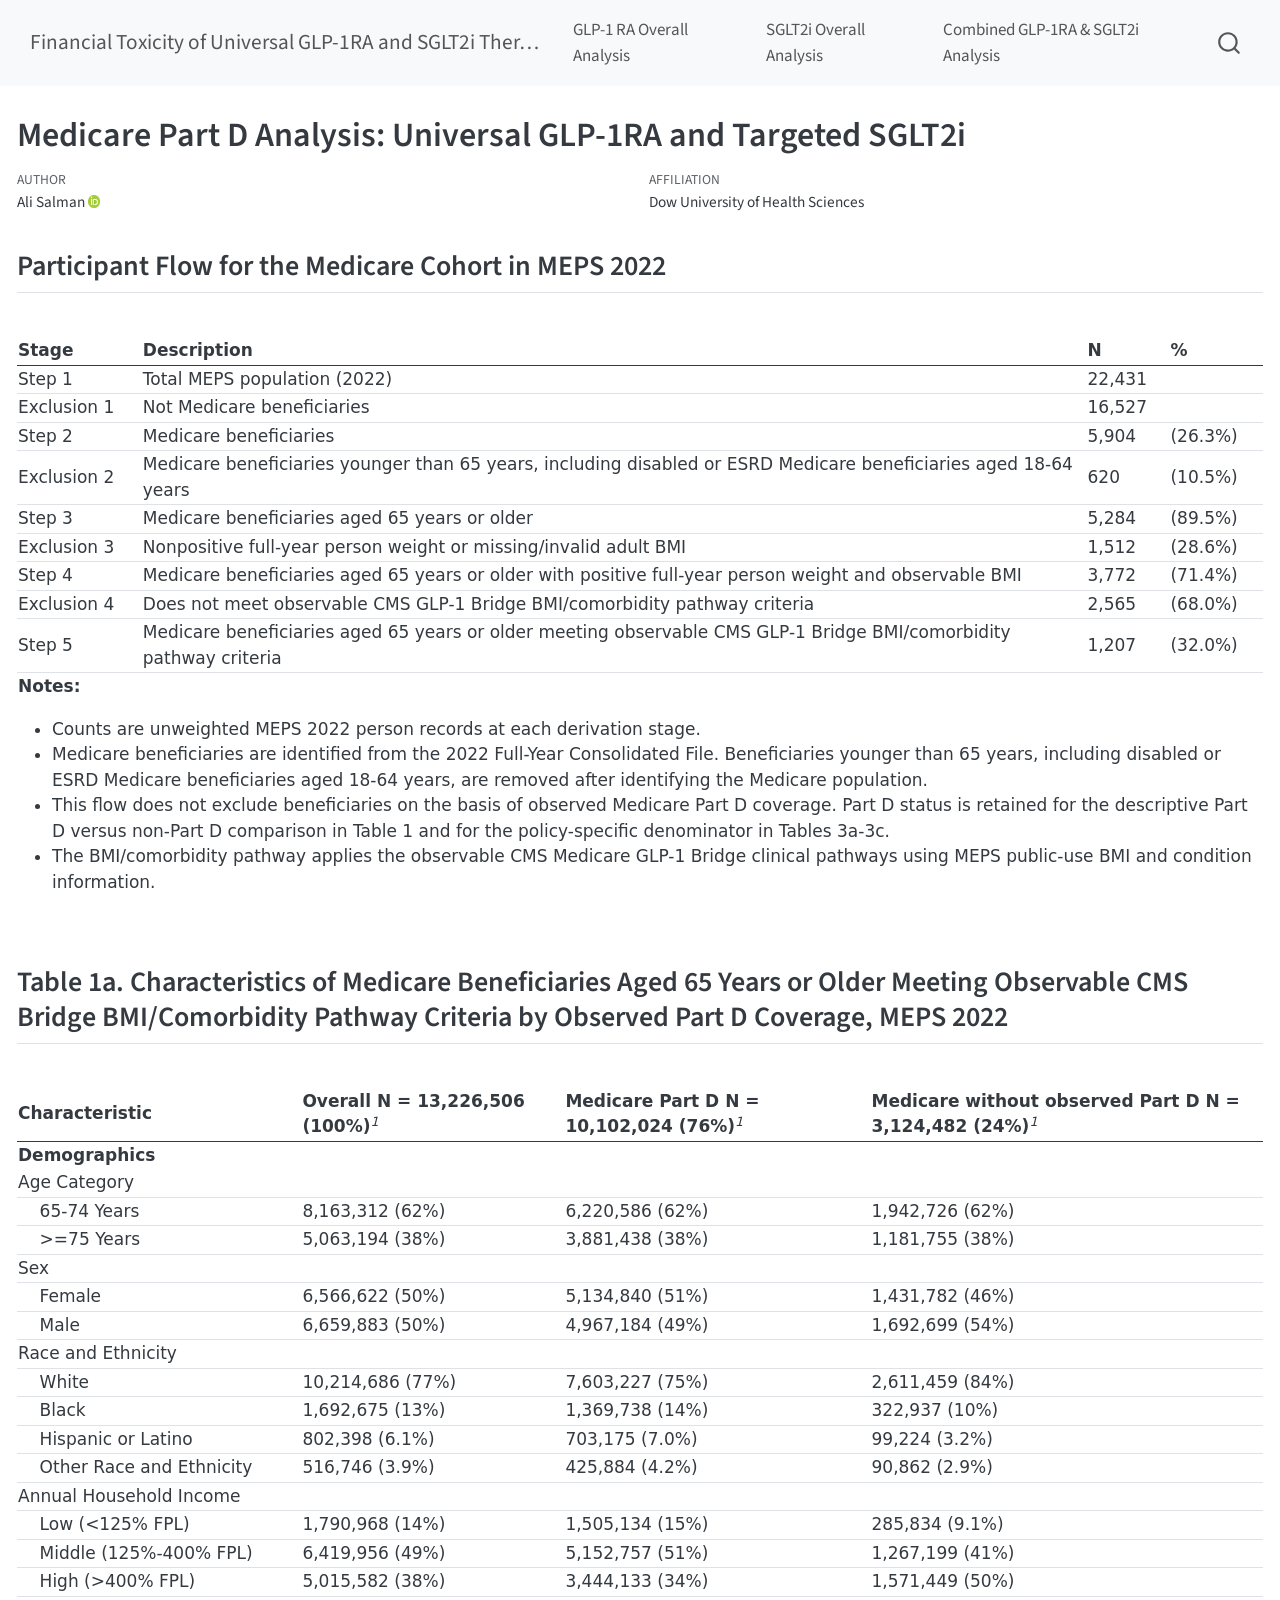
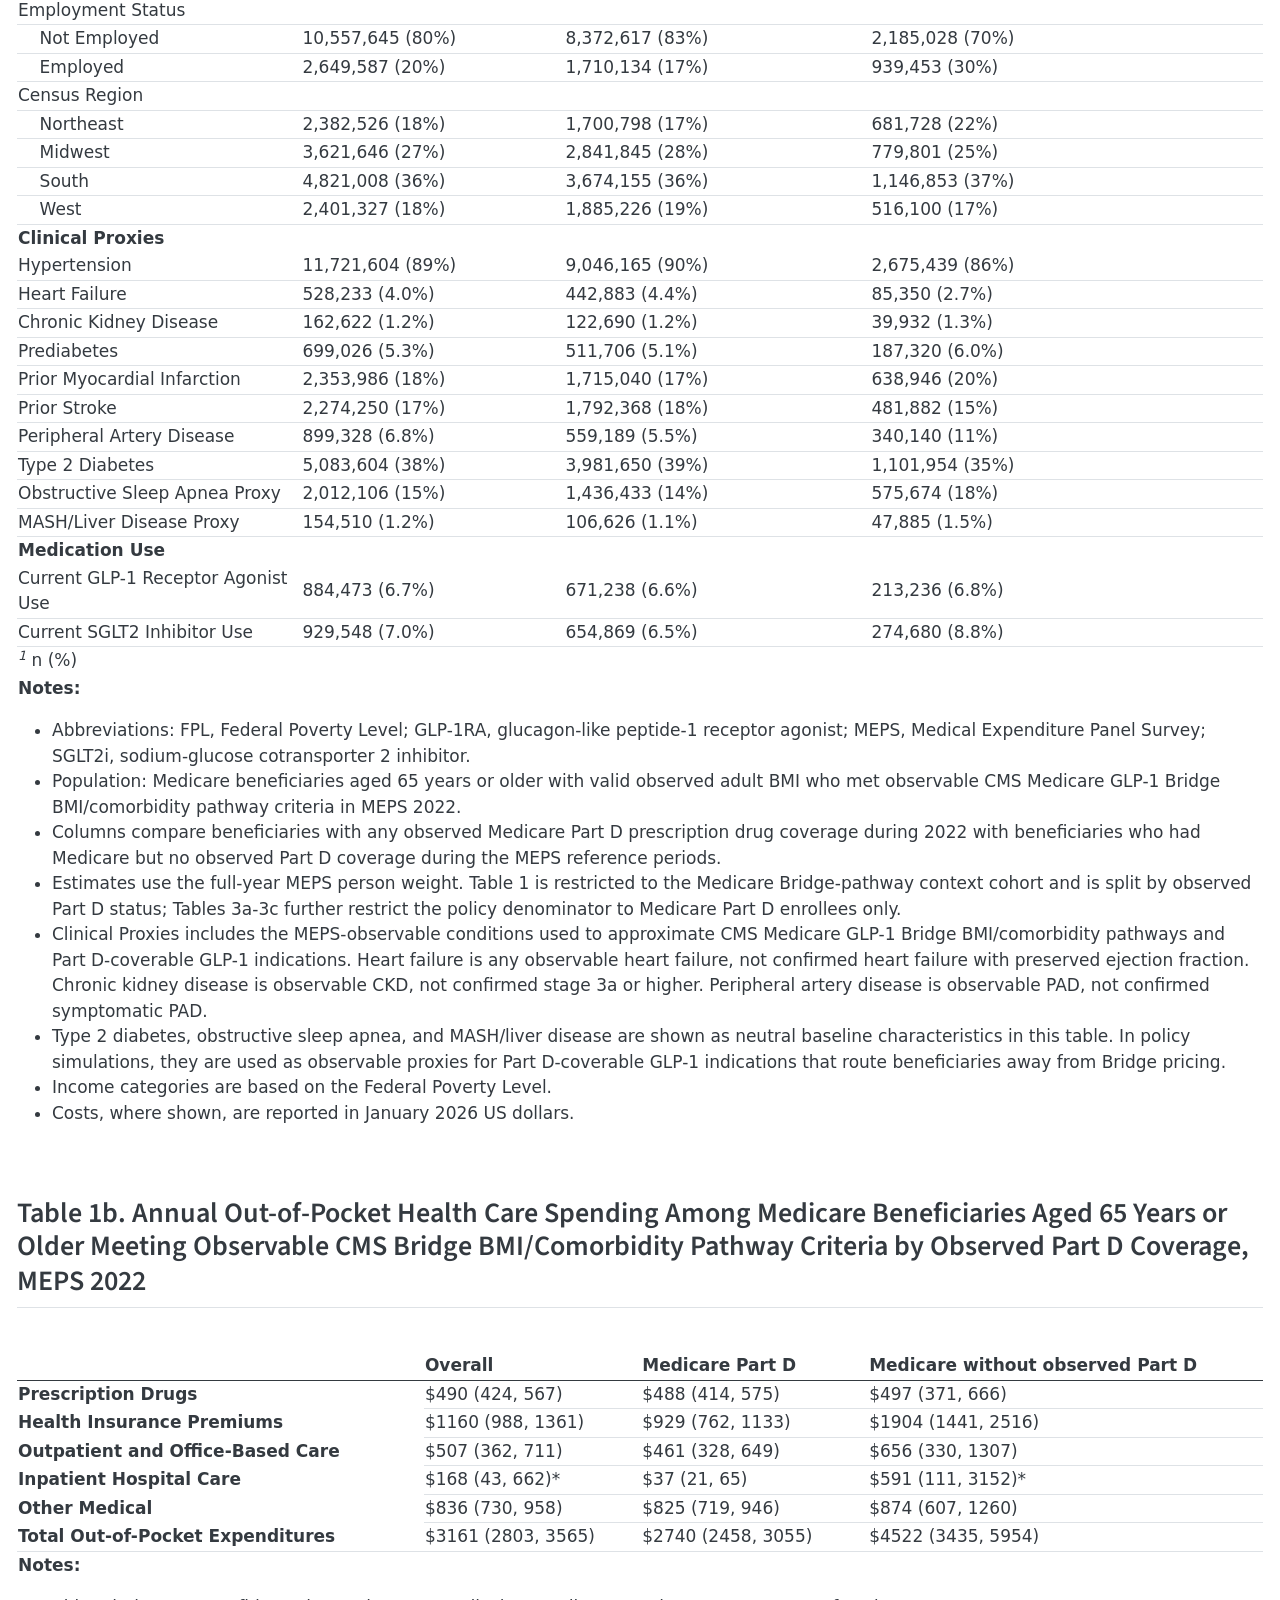
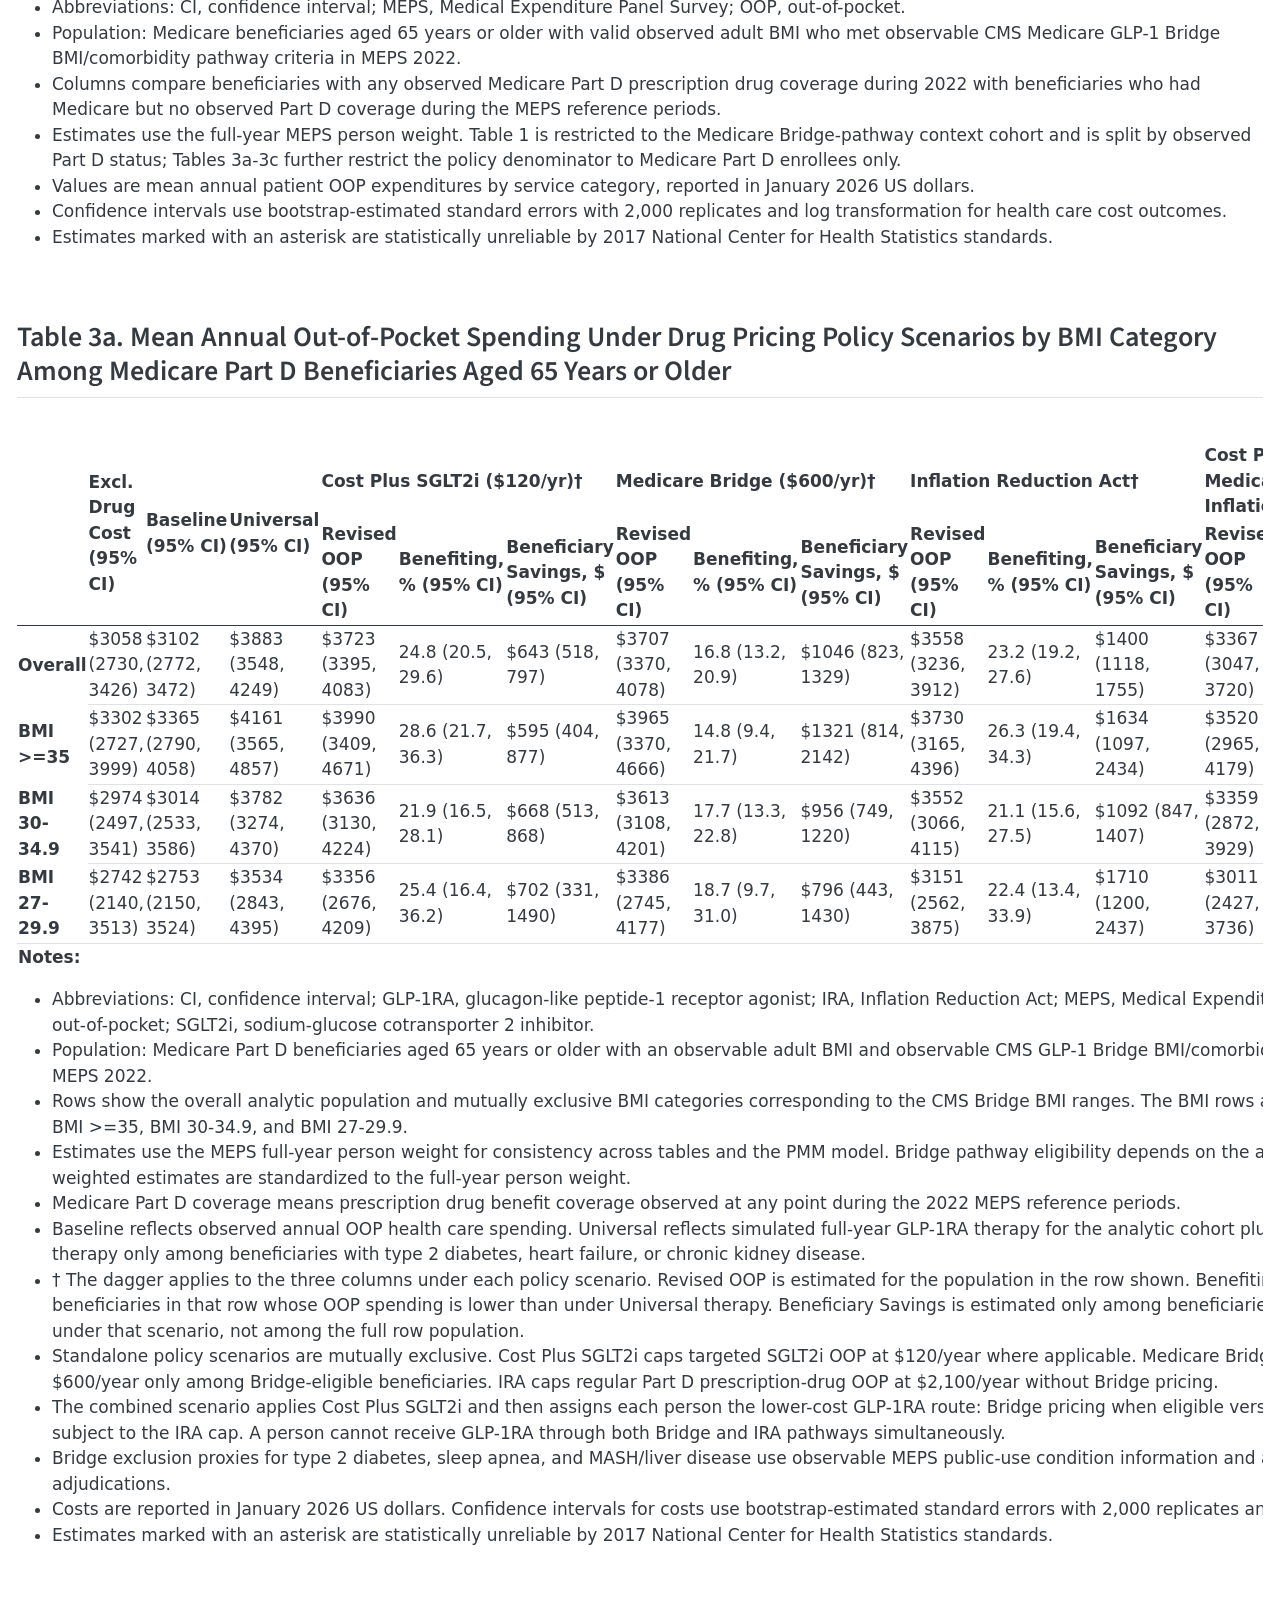
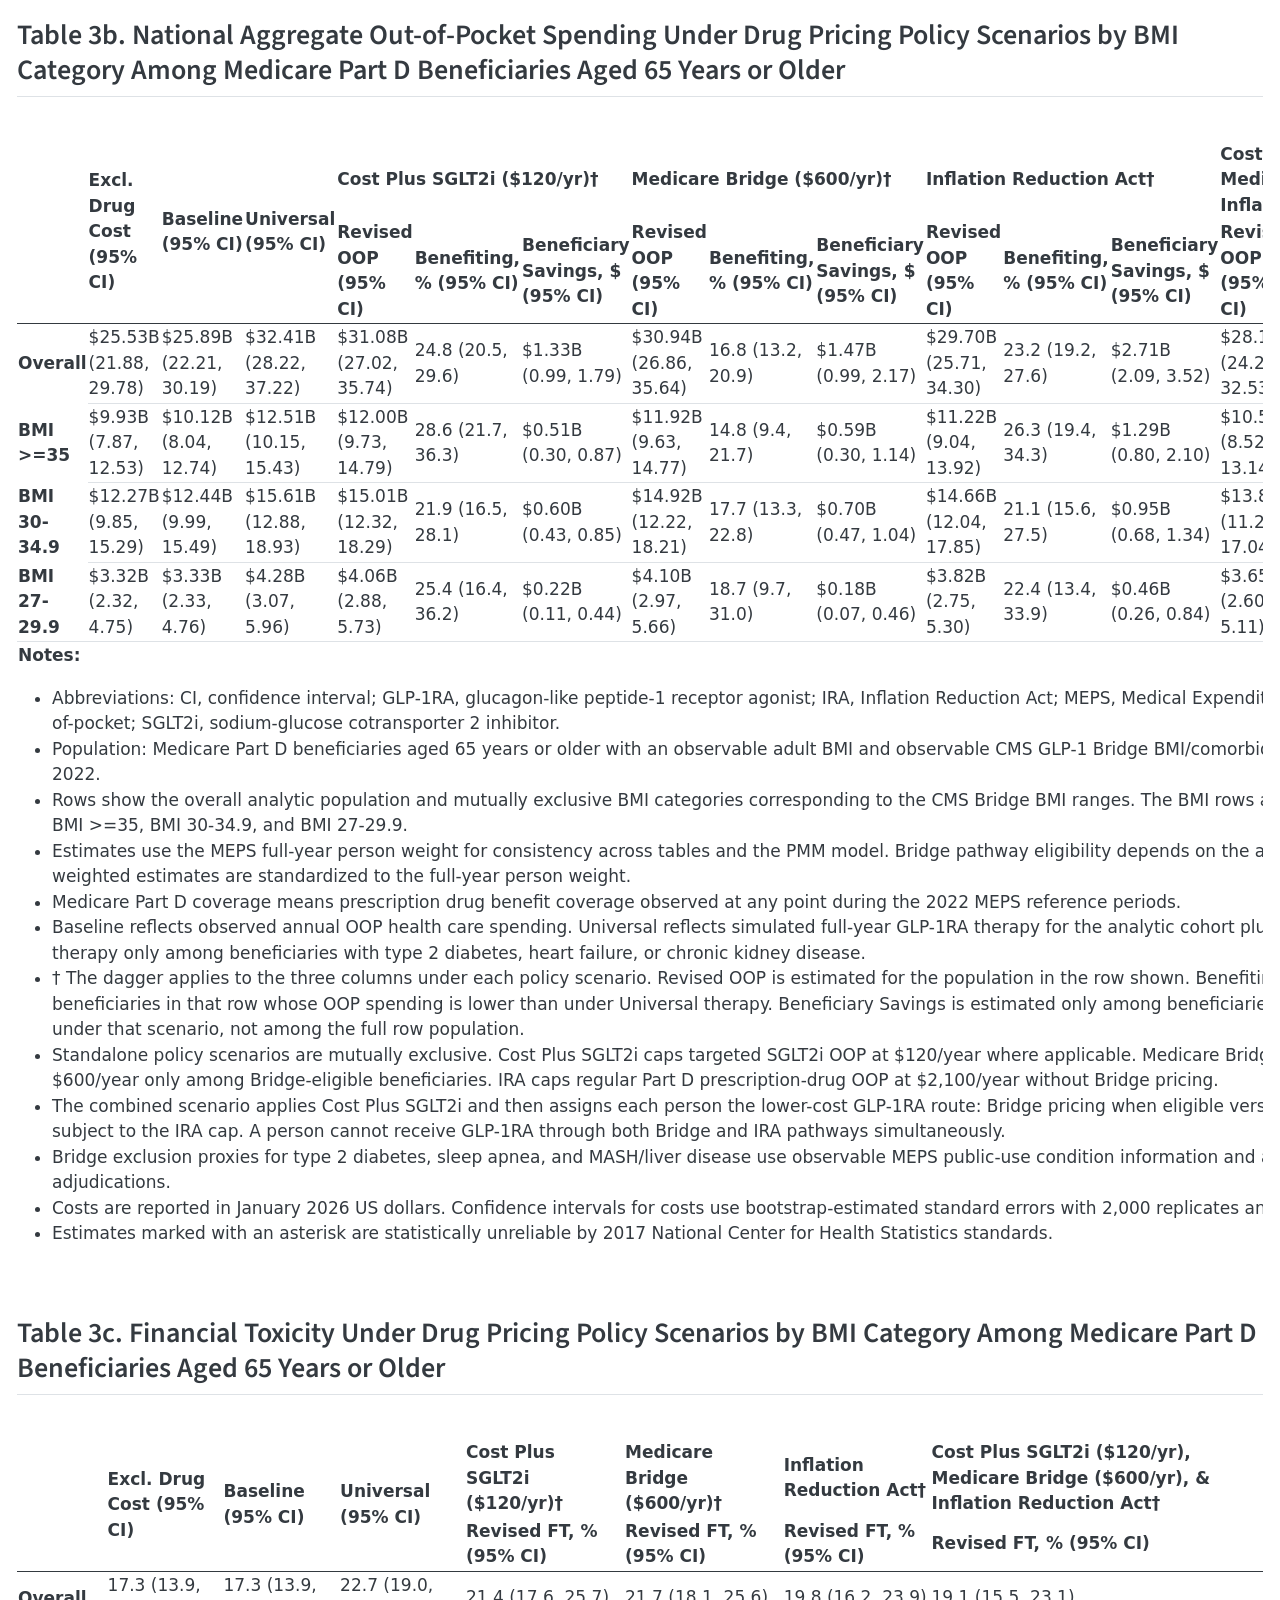
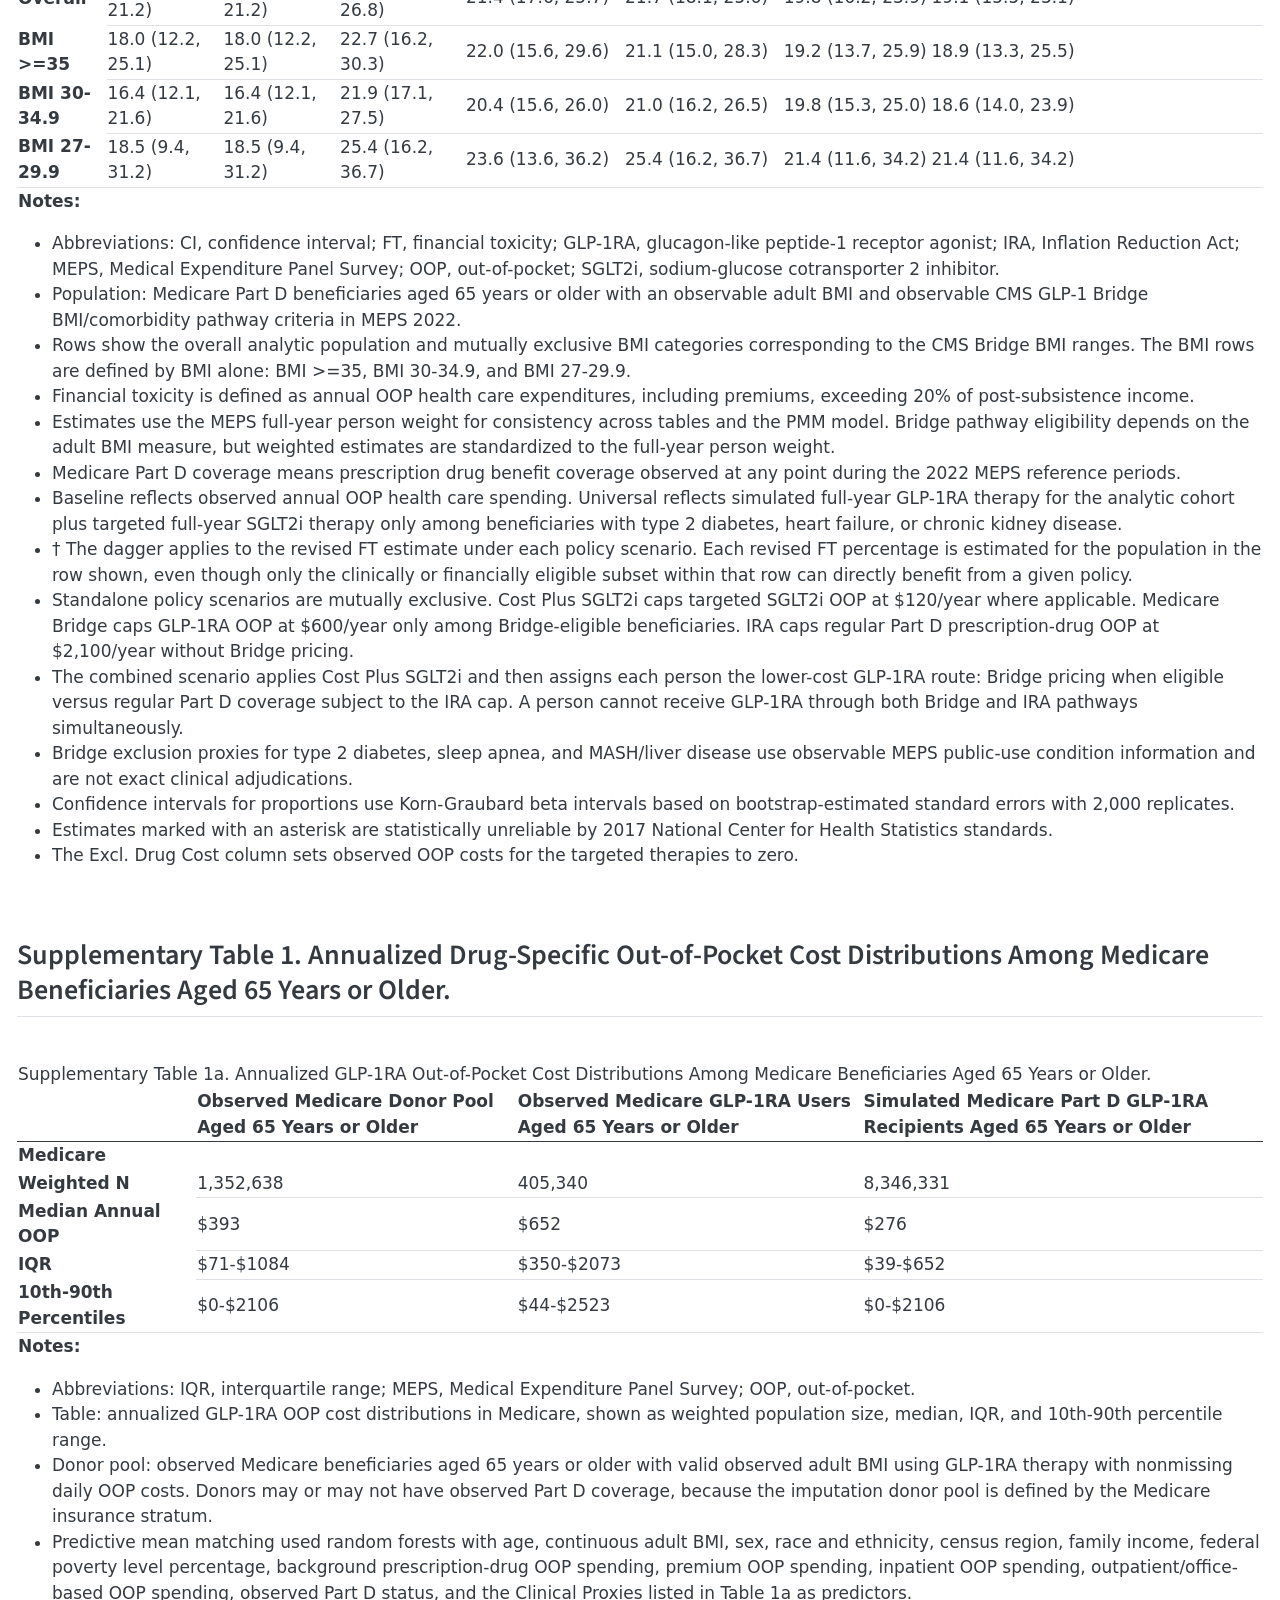
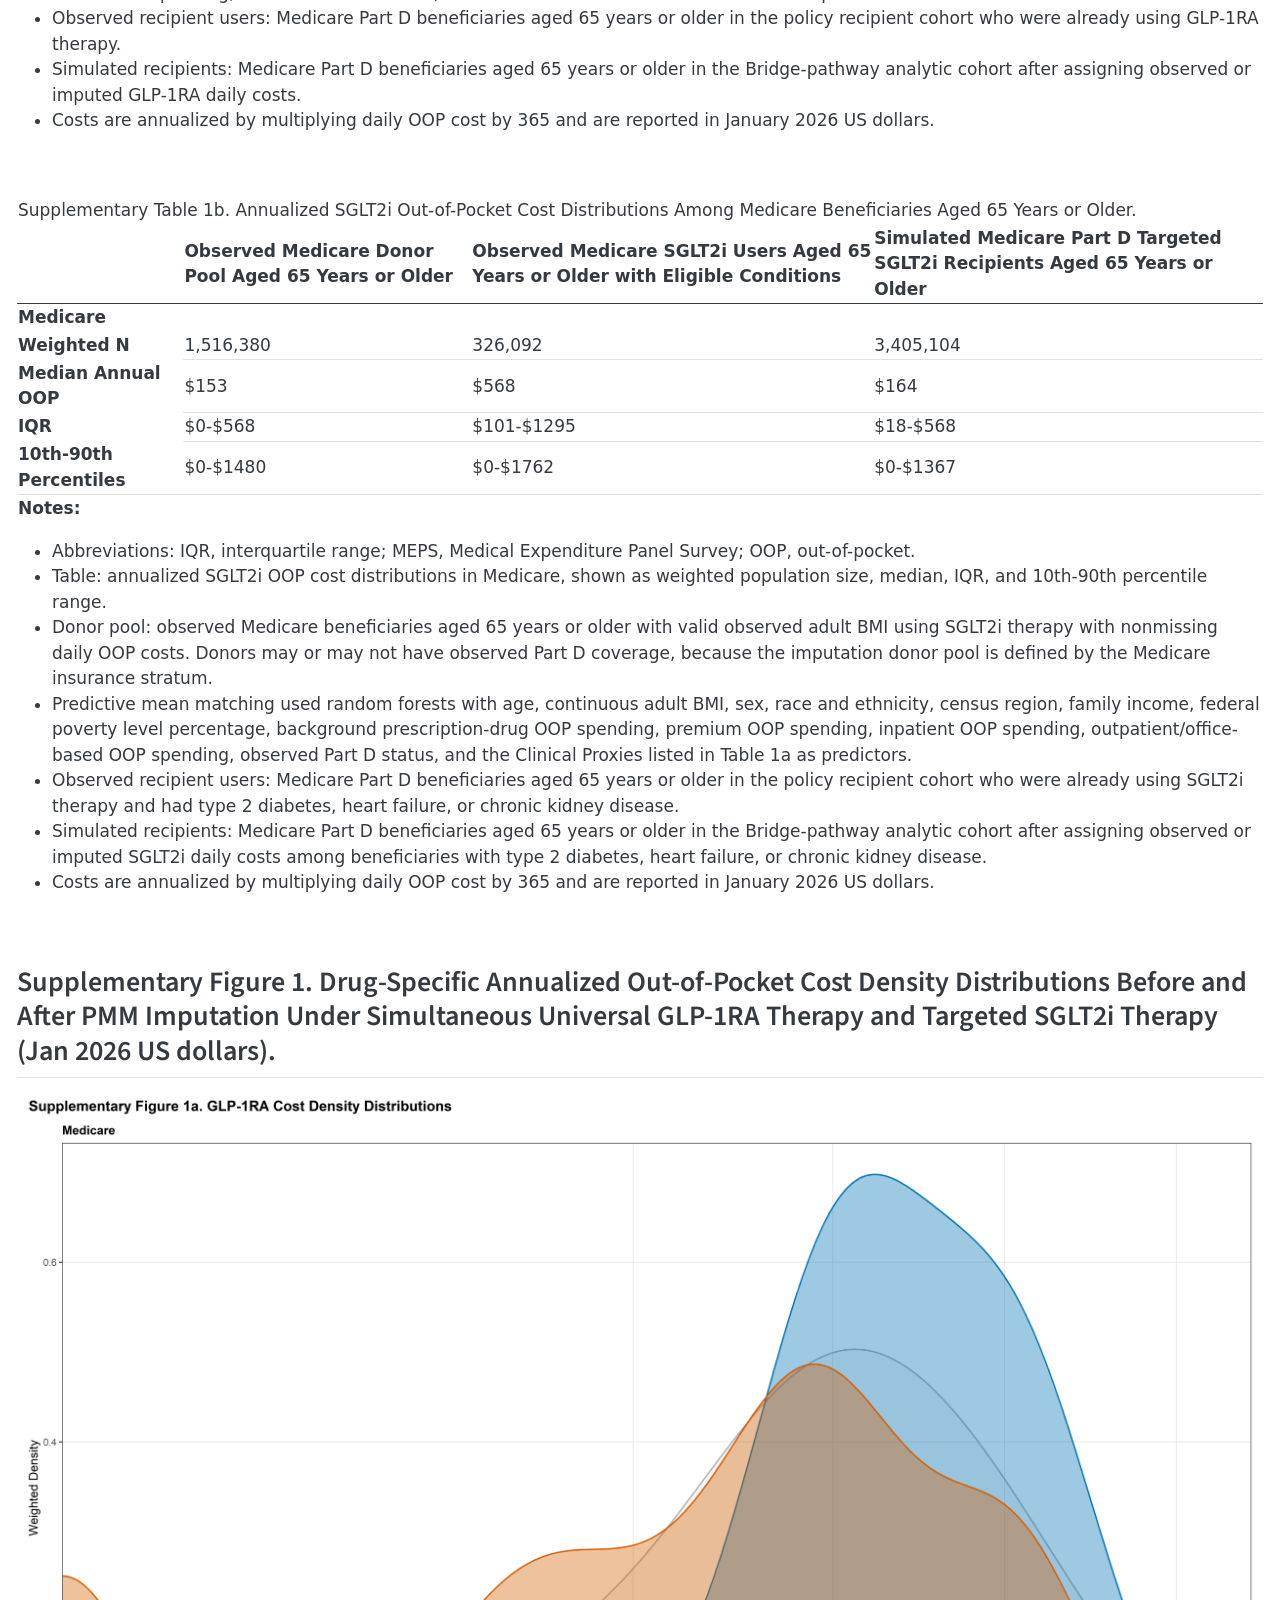
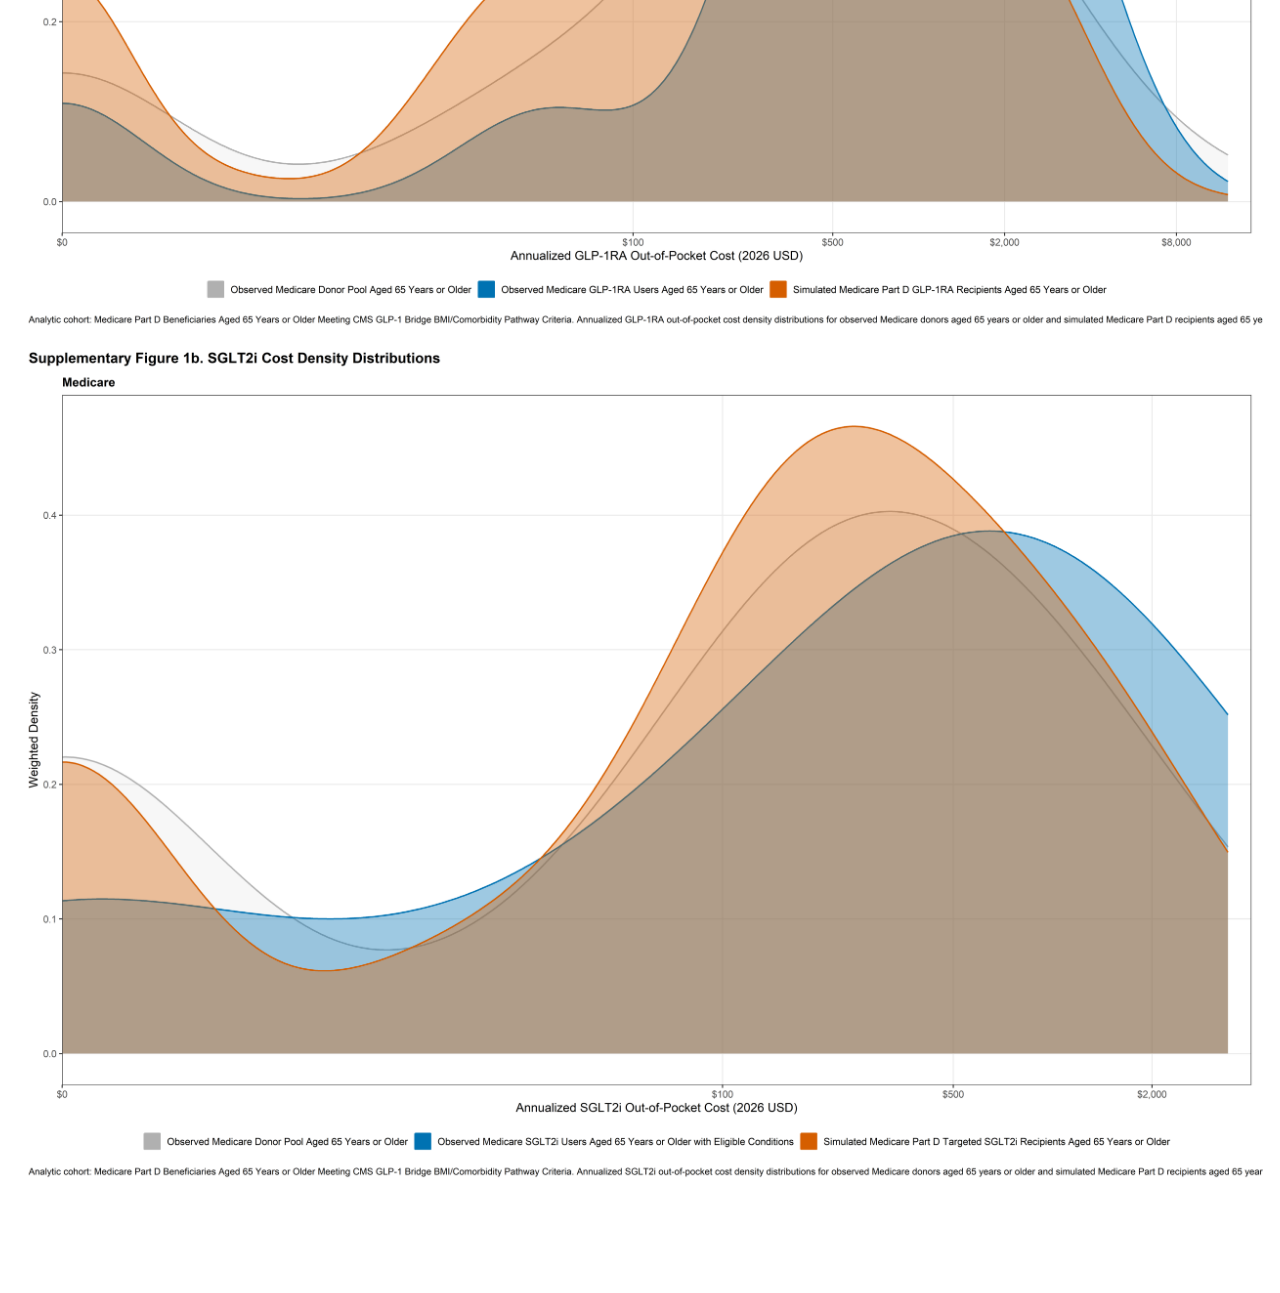
==== commit b34caf2f: "Update weights" ====
--- a/docs/quarto/medicare_partd_analysis.html
+++ b/docs/quarto/medicare_partd_analysis.html
@@ -157,61 +157,61 @@
 <div class="cell" data-layout-align="center">
 <section id="participant-flow-for-the-medicare-cohort-in-meps-2022" class="level2">
 <h2 class="anchored" data-anchor-id="participant-flow-for-the-medicare-cohort-in-meps-2022">Participant Flow for the Medicare Cohort in MEPS 2022</h2>
-<div id="gbijkiyfgs" style="padding-left:0px;padding-right:0px;padding-top:10px;padding-bottom:10px;overflow-x:auto;overflow-y:auto;width:auto;height:auto;">
-<p><style>#gbijkiyfgs table { font-family: system-ui, ‘Segoe UI’, Roboto, Helvetica, Arial, sans-serif, ‘Apple Color Emoji’, ‘Segoe UI Emoji’, ‘Segoe UI Symbol’, ‘Noto Color Emoji’; -webkit-font-smoothing: antialiased; -moz-osx-font-smoothing: grayscale; }</p>
-<p>#gbijkiyfgs thead, #gbijkiyfgs tbody, #gbijkiyfgs tfoot, #gbijkiyfgs tr, #gbijkiyfgs td, #gbijkiyfgs th { border-style: none; }</p>
-<p>#gbijkiyfgs p { margin: 0; padding: 0; }</p>
-<p>#gbijkiyfgs .gt_table { display: table; border-collapse: collapse; line-height: normal; margin-left: auto; margin-right: auto; color: #333333; font-size: 16px; font-weight: normal; font-style: normal; background-color: #FFFFFF; width: auto; border-top-style: solid; border-top-width: 2px; border-top-color: #A8A8A8; border-right-style: none; border-right-width: 2px; border-right-color: #D3D3D3; border-bottom-style: solid; border-bottom-width: 2px; border-bottom-color: #A8A8A8; border-left-style: none; border-left-width: 2px; border-left-color: #D3D3D3; }</p>
-<p>#gbijkiyfgs .gt_caption { padding-top: 4px; padding-bottom: 4px; }</p>
-<p>#gbijkiyfgs .gt_title { color: #333333; font-size: 125%; font-weight: initial; padding-top: 4px; padding-bottom: 4px; padding-left: 5px; padding-right: 5px; border-bottom-color: #FFFFFF; border-bottom-width: 0; }</p>
-<p>#gbijkiyfgs .gt_subtitle { color: #333333; font-size: 85%; font-weight: initial; padding-top: 3px; padding-bottom: 5px; padding-left: 5px; padding-right: 5px; border-top-color: #FFFFFF; border-top-width: 0; }</p>
-<p>#gbijkiyfgs .gt_heading { background-color: #FFFFFF; text-align: center; border-bottom-color: #FFFFFF; border-left-style: none; border-left-width: 1px; border-left-color: #D3D3D3; border-right-style: none; border-right-width: 1px; border-right-color: #D3D3D3; }</p>
-<p>#gbijkiyfgs .gt_bottom_border { border-bottom-style: solid; border-bottom-width: 2px; border-bottom-color: #D3D3D3; }</p>
-<p>#gbijkiyfgs .gt_col_headings { border-top-style: solid; border-top-width: 2px; border-top-color: #D3D3D3; border-bottom-style: solid; border-bottom-width: 2px; border-bottom-color: #D3D3D3; border-left-style: none; border-left-width: 1px; border-left-color: #D3D3D3; border-right-style: none; border-right-width: 1px; border-right-color: #D3D3D3; }</p>
-<p>#gbijkiyfgs .gt_col_heading { color: #333333; background-color: #FFFFFF; font-size: 100%; font-weight: normal; text-transform: inherit; border-left-style: none; border-left-width: 1px; border-left-color: #D3D3D3; border-right-style: none; border-right-width: 1px; border-right-color: #D3D3D3; vertical-align: bottom; padding-top: 5px; padding-bottom: 6px; padding-left: 5px; padding-right: 5px; overflow-x: hidden; }</p>
-<p>#gbijkiyfgs .gt_column_spanner_outer { color: #333333; background-color: #FFFFFF; font-size: 100%; font-weight: normal; text-transform: inherit; padding-top: 0; padding-bottom: 0; padding-left: 4px; padding-right: 4px; }</p>
-<p>#gbijkiyfgs .gt_column_spanner_outer:first-child { padding-left: 0; }</p>
-<p>#gbijkiyfgs .gt_column_spanner_outer:last-child { padding-right: 0; }</p>
-<p>#gbijkiyfgs .gt_column_spanner { border-bottom-style: solid; border-bottom-width: 2px; border-bottom-color: #D3D3D3; vertical-align: bottom; padding-top: 5px; padding-bottom: 5px; overflow-x: hidden; display: inline-block; width: 100%; }</p>
-<p>#gbijkiyfgs .gt_spanner_row { border-bottom-style: hidden; }</p>
-<p>#gbijkiyfgs .gt_group_heading { padding-top: 8px; padding-bottom: 8px; padding-left: 5px; padding-right: 5px; color: #333333; background-color: #FFFFFF; font-size: 100%; font-weight: initial; text-transform: inherit; border-top-style: solid; border-top-width: 2px; border-top-color: #D3D3D3; border-bottom-style: solid; border-bottom-width: 2px; border-bottom-color: #D3D3D3; border-left-style: none; border-left-width: 1px; border-left-color: #D3D3D3; border-right-style: none; border-right-width: 1px; border-right-color: #D3D3D3; vertical-align: middle; text-align: left; }</p>
-<p>#gbijkiyfgs .gt_empty_group_heading { padding: 0.5px; color: #333333; background-color: #FFFFFF; font-size: 100%; font-weight: initial; border-top-style: solid; border-top-width: 2px; border-top-color: #D3D3D3; border-bottom-style: solid; border-bottom-width: 2px; border-bottom-color: #D3D3D3; vertical-align: middle; }</p>
-<p>#gbijkiyfgs .gt_from_md &gt; :first-child { margin-top: 0; }</p>
-<p>#gbijkiyfgs .gt_from_md &gt; :last-child { margin-bottom: 0; }</p>
-<p>#gbijkiyfgs .gt_row { padding-top: 8px; padding-bottom: 8px; padding-left: 5px; padding-right: 5px; margin: 10px; border-top-style: solid; border-top-width: 1px; border-top-color: #D3D3D3; border-left-style: none; border-left-width: 1px; border-left-color: #D3D3D3; border-right-style: none; border-right-width: 1px; border-right-color: #D3D3D3; vertical-align: middle; overflow-x: hidden; }</p>
-<p>#gbijkiyfgs .gt_stub { color: #333333; background-color: #FFFFFF; font-size: 100%; font-weight: initial; text-transform: inherit; border-right-style: solid; border-right-width: 2px; border-right-color: #D3D3D3; padding-left: 5px; padding-right: 5px; }</p>
-<p>#gbijkiyfgs .gt_stub_row_group { color: #333333; background-color: #FFFFFF; font-size: 100%; font-weight: initial; text-transform: inherit; border-right-style: solid; border-right-width: 2px; border-right-color: #D3D3D3; padding-left: 5px; padding-right: 5px; vertical-align: top; }</p>
-<p>#gbijkiyfgs .gt_row_group_first td { border-top-width: 2px; }</p>
-<p>#gbijkiyfgs .gt_row_group_first th { border-top-width: 2px; }</p>
-<p>#gbijkiyfgs .gt_summary_row { color: #333333; background-color: #FFFFFF; text-transform: inherit; padding-top: 8px; padding-bottom: 8px; padding-left: 5px; padding-right: 5px; }</p>
-<p>#gbijkiyfgs .gt_first_summary_row { border-top-style: solid; border-top-color: #D3D3D3; }</p>
-<p>#gbijkiyfgs .gt_first_summary_row.thick { border-top-width: 2px; }</p>
-<p>#gbijkiyfgs .gt_last_summary_row { padding-top: 8px; padding-bottom: 8px; padding-left: 5px; padding-right: 5px; border-bottom-style: solid; border-bottom-width: 2px; border-bottom-color: #D3D3D3; }</p>
-<p>#gbijkiyfgs .gt_grand_summary_row { color: #333333; background-color: #FFFFFF; text-transform: inherit; padding-top: 8px; padding-bottom: 8px; padding-left: 5px; padding-right: 5px; }</p>
-<p>#gbijkiyfgs .gt_first_grand_summary_row { padding-top: 8px; padding-bottom: 8px; padding-left: 5px; padding-right: 5px; border-top-style: double; border-top-width: 6px; border-top-color: #D3D3D3; }</p>
-<p>#gbijkiyfgs .gt_last_grand_summary_row_top { padding-top: 8px; padding-bottom: 8px; padding-left: 5px; padding-right: 5px; border-bottom-style: double; border-bottom-width: 6px; border-bottom-color: #D3D3D3; }</p>
-<p>#gbijkiyfgs .gt_striped { background-color: rgba(128, 128, 128, 0.05); }</p>
-<p>#gbijkiyfgs .gt_table_body { border-top-style: solid; border-top-width: 2px; border-top-color: #D3D3D3; border-bottom-style: solid; border-bottom-width: 2px; border-bottom-color: #D3D3D3; }</p>
-<p>#gbijkiyfgs .gt_footnotes { color: #333333; background-color: #FFFFFF; border-bottom-style: none; border-bottom-width: 2px; border-bottom-color: #D3D3D3; border-left-style: none; border-left-width: 2px; border-left-color: #D3D3D3; border-right-style: none; border-right-width: 2px; border-right-color: #D3D3D3; }</p>
-<p>#gbijkiyfgs .gt_footnote { margin: 0px; font-size: 90%; padding-top: 4px; padding-bottom: 4px; padding-left: 5px; padding-right: 5px; }</p>
-<p>#gbijkiyfgs .gt_sourcenotes { color: #333333; background-color: #FFFFFF; border-bottom-style: none; border-bottom-width: 2px; border-bottom-color: #D3D3D3; border-left-style: none; border-left-width: 2px; border-left-color: #D3D3D3; border-right-style: none; border-right-width: 2px; border-right-color: #D3D3D3; }</p>
-<p>#gbijkiyfgs .gt_sourcenote { font-size: 90%; padding-top: 4px; padding-bottom: 4px; padding-left: 5px; padding-right: 5px; }</p>
-<p>#gbijkiyfgs .gt_left { text-align: left; }</p>
-<p>#gbijkiyfgs .gt_center { text-align: center; }</p>
-<p>#gbijkiyfgs .gt_right { text-align: right; font-variant-numeric: tabular-nums; }</p>
-<p>#gbijkiyfgs .gt_font_normal { font-weight: normal; }</p>
-<p>#gbijkiyfgs .gt_font_bold { font-weight: bold; }</p>
-<p>#gbijkiyfgs .gt_font_italic { font-style: italic; }</p>
-<p>#gbijkiyfgs .gt_super { font-size: 65%; }</p>
-<p>#gbijkiyfgs .gt_footnote_marks { font-size: 75%; vertical-align: 0.4em; position: initial; }</p>
-<p>#gbijkiyfgs .gt_asterisk { font-size: 100%; vertical-align: 0; }</p>
-<p>#gbijkiyfgs .gt_indent_1 { text-indent: 5px; }</p>
-<p>#gbijkiyfgs .gt_indent_2 { text-indent: 10px; }</p>
-<p>#gbijkiyfgs .gt_indent_3 { text-indent: 15px; }</p>
-<p>#gbijkiyfgs .gt_indent_4 { text-indent: 20px; }</p>
-<p>#gbijkiyfgs .gt_indent_5 { text-indent: 25px; }</p>
-<p>#gbijkiyfgs .katex-display { display: inline-flex !important; margin-bottom: 0.75em !important; }</p>
-#gbijkiyfgs div.Reactable &gt; div.rt-table &gt; div.rt-thead &gt; div.rt-tr.rt-tr-group-header &gt; div.rt-th-group:after { height: 0px !important; } </style>
+<div id="gwiyhesxhn" style="padding-left:0px;padding-right:0px;padding-top:10px;padding-bottom:10px;overflow-x:auto;overflow-y:auto;width:auto;height:auto;">
+<p><style>#gwiyhesxhn table { font-family: system-ui, ‘Segoe UI’, Roboto, Helvetica, Arial, sans-serif, ‘Apple Color Emoji’, ‘Segoe UI Emoji’, ‘Segoe UI Symbol’, ‘Noto Color Emoji’; -webkit-font-smoothing: antialiased; -moz-osx-font-smoothing: grayscale; }</p>
+<p>#gwiyhesxhn thead, #gwiyhesxhn tbody, #gwiyhesxhn tfoot, #gwiyhesxhn tr, #gwiyhesxhn td, #gwiyhesxhn th { border-style: none; }</p>
+<p>#gwiyhesxhn p { margin: 0; padding: 0; }</p>
+<p>#gwiyhesxhn .gt_table { display: table; border-collapse: collapse; line-height: normal; margin-left: auto; margin-right: auto; color: #333333; font-size: 16px; font-weight: normal; font-style: normal; background-color: #FFFFFF; width: auto; border-top-style: solid; border-top-width: 2px; border-top-color: #A8A8A8; border-right-style: none; border-right-width: 2px; border-right-color: #D3D3D3; border-bottom-style: solid; border-bottom-width: 2px; border-bottom-color: #A8A8A8; border-left-style: none; border-left-width: 2px; border-left-color: #D3D3D3; }</p>
+<p>#gwiyhesxhn .gt_caption { padding-top: 4px; padding-bottom: 4px; }</p>
+<p>#gwiyhesxhn .gt_title { color: #333333; font-size: 125%; font-weight: initial; padding-top: 4px; padding-bottom: 4px; padding-left: 5px; padding-right: 5px; border-bottom-color: #FFFFFF; border-bottom-width: 0; }</p>
+<p>#gwiyhesxhn .gt_subtitle { color: #333333; font-size: 85%; font-weight: initial; padding-top: 3px; padding-bottom: 5px; padding-left: 5px; padding-right: 5px; border-top-color: #FFFFFF; border-top-width: 0; }</p>
+<p>#gwiyhesxhn .gt_heading { background-color: #FFFFFF; text-align: center; border-bottom-color: #FFFFFF; border-left-style: none; border-left-width: 1px; border-left-color: #D3D3D3; border-right-style: none; border-right-width: 1px; border-right-color: #D3D3D3; }</p>
+<p>#gwiyhesxhn .gt_bottom_border { border-bottom-style: solid; border-bottom-width: 2px; border-bottom-color: #D3D3D3; }</p>
+<p>#gwiyhesxhn .gt_col_headings { border-top-style: solid; border-top-width: 2px; border-top-color: #D3D3D3; border-bottom-style: solid; border-bottom-width: 2px; border-bottom-color: #D3D3D3; border-left-style: none; border-left-width: 1px; border-left-color: #D3D3D3; border-right-style: none; border-right-width: 1px; border-right-color: #D3D3D3; }</p>
+<p>#gwiyhesxhn .gt_col_heading { color: #333333; background-color: #FFFFFF; font-size: 100%; font-weight: normal; text-transform: inherit; border-left-style: none; border-left-width: 1px; border-left-color: #D3D3D3; border-right-style: none; border-right-width: 1px; border-right-color: #D3D3D3; vertical-align: bottom; padding-top: 5px; padding-bottom: 6px; padding-left: 5px; padding-right: 5px; overflow-x: hidden; }</p>
+<p>#gwiyhesxhn .gt_column_spanner_outer { color: #333333; background-color: #FFFFFF; font-size: 100%; font-weight: normal; text-transform: inherit; padding-top: 0; padding-bottom: 0; padding-left: 4px; padding-right: 4px; }</p>
+<p>#gwiyhesxhn .gt_column_spanner_outer:first-child { padding-left: 0; }</p>
+<p>#gwiyhesxhn .gt_column_spanner_outer:last-child { padding-right: 0; }</p>
+<p>#gwiyhesxhn .gt_column_spanner { border-bottom-style: solid; border-bottom-width: 2px; border-bottom-color: #D3D3D3; vertical-align: bottom; padding-top: 5px; padding-bottom: 5px; overflow-x: hidden; display: inline-block; width: 100%; }</p>
+<p>#gwiyhesxhn .gt_spanner_row { border-bottom-style: hidden; }</p>
+<p>#gwiyhesxhn .gt_group_heading { padding-top: 8px; padding-bottom: 8px; padding-left: 5px; padding-right: 5px; color: #333333; background-color: #FFFFFF; font-size: 100%; font-weight: initial; text-transform: inherit; border-top-style: solid; border-top-width: 2px; border-top-color: #D3D3D3; border-bottom-style: solid; border-bottom-width: 2px; border-bottom-color: #D3D3D3; border-left-style: none; border-left-width: 1px; border-left-color: #D3D3D3; border-right-style: none; border-right-width: 1px; border-right-color: #D3D3D3; vertical-align: middle; text-align: left; }</p>
+<p>#gwiyhesxhn .gt_empty_group_heading { padding: 0.5px; color: #333333; background-color: #FFFFFF; font-size: 100%; font-weight: initial; border-top-style: solid; border-top-width: 2px; border-top-color: #D3D3D3; border-bottom-style: solid; border-bottom-width: 2px; border-bottom-color: #D3D3D3; vertical-align: middle; }</p>
+<p>#gwiyhesxhn .gt_from_md &gt; :first-child { margin-top: 0; }</p>
+<p>#gwiyhesxhn .gt_from_md &gt; :last-child { margin-bottom: 0; }</p>
+<p>#gwiyhesxhn .gt_row { padding-top: 8px; padding-bottom: 8px; padding-left: 5px; padding-right: 5px; margin: 10px; border-top-style: solid; border-top-width: 1px; border-top-color: #D3D3D3; border-left-style: none; border-left-width: 1px; border-left-color: #D3D3D3; border-right-style: none; border-right-width: 1px; border-right-color: #D3D3D3; vertical-align: middle; overflow-x: hidden; }</p>
+<p>#gwiyhesxhn .gt_stub { color: #333333; background-color: #FFFFFF; font-size: 100%; font-weight: initial; text-transform: inherit; border-right-style: solid; border-right-width: 2px; border-right-color: #D3D3D3; padding-left: 5px; padding-right: 5px; }</p>
+<p>#gwiyhesxhn .gt_stub_row_group { color: #333333; background-color: #FFFFFF; font-size: 100%; font-weight: initial; text-transform: inherit; border-right-style: solid; border-right-width: 2px; border-right-color: #D3D3D3; padding-left: 5px; padding-right: 5px; vertical-align: top; }</p>
+<p>#gwiyhesxhn .gt_row_group_first td { border-top-width: 2px; }</p>
+<p>#gwiyhesxhn .gt_row_group_first th { border-top-width: 2px; }</p>
+<p>#gwiyhesxhn .gt_summary_row { color: #333333; background-color: #FFFFFF; text-transform: inherit; padding-top: 8px; padding-bottom: 8px; padding-left: 5px; padding-right: 5px; }</p>
+<p>#gwiyhesxhn .gt_first_summary_row { border-top-style: solid; border-top-color: #D3D3D3; }</p>
+<p>#gwiyhesxhn .gt_first_summary_row.thick { border-top-width: 2px; }</p>
+<p>#gwiyhesxhn .gt_last_summary_row { padding-top: 8px; padding-bottom: 8px; padding-left: 5px; padding-right: 5px; border-bottom-style: solid; border-bottom-width: 2px; border-bottom-color: #D3D3D3; }</p>
+<p>#gwiyhesxhn .gt_grand_summary_row { color: #333333; background-color: #FFFFFF; text-transform: inherit; padding-top: 8px; padding-bottom: 8px; padding-left: 5px; padding-right: 5px; }</p>
+<p>#gwiyhesxhn .gt_first_grand_summary_row { padding-top: 8px; padding-bottom: 8px; padding-left: 5px; padding-right: 5px; border-top-style: double; border-top-width: 6px; border-top-color: #D3D3D3; }</p>
+<p>#gwiyhesxhn .gt_last_grand_summary_row_top { padding-top: 8px; padding-bottom: 8px; padding-left: 5px; padding-right: 5px; border-bottom-style: double; border-bottom-width: 6px; border-bottom-color: #D3D3D3; }</p>
+<p>#gwiyhesxhn .gt_striped { background-color: rgba(128, 128, 128, 0.05); }</p>
+<p>#gwiyhesxhn .gt_table_body { border-top-style: solid; border-top-width: 2px; border-top-color: #D3D3D3; border-bottom-style: solid; border-bottom-width: 2px; border-bottom-color: #D3D3D3; }</p>
+<p>#gwiyhesxhn .gt_footnotes { color: #333333; background-color: #FFFFFF; border-bottom-style: none; border-bottom-width: 2px; border-bottom-color: #D3D3D3; border-left-style: none; border-left-width: 2px; border-left-color: #D3D3D3; border-right-style: none; border-right-width: 2px; border-right-color: #D3D3D3; }</p>
+<p>#gwiyhesxhn .gt_footnote { margin: 0px; font-size: 90%; padding-top: 4px; padding-bottom: 4px; padding-left: 5px; padding-right: 5px; }</p>
+<p>#gwiyhesxhn .gt_sourcenotes { color: #333333; background-color: #FFFFFF; border-bottom-style: none; border-bottom-width: 2px; border-bottom-color: #D3D3D3; border-left-style: none; border-left-width: 2px; border-left-color: #D3D3D3; border-right-style: none; border-right-width: 2px; border-right-color: #D3D3D3; }</p>
+<p>#gwiyhesxhn .gt_sourcenote { font-size: 90%; padding-top: 4px; padding-bottom: 4px; padding-left: 5px; padding-right: 5px; }</p>
+<p>#gwiyhesxhn .gt_left { text-align: left; }</p>
+<p>#gwiyhesxhn .gt_center { text-align: center; }</p>
+<p>#gwiyhesxhn .gt_right { text-align: right; font-variant-numeric: tabular-nums; }</p>
+<p>#gwiyhesxhn .gt_font_normal { font-weight: normal; }</p>
+<p>#gwiyhesxhn .gt_font_bold { font-weight: bold; }</p>
+<p>#gwiyhesxhn .gt_font_italic { font-style: italic; }</p>
+<p>#gwiyhesxhn .gt_super { font-size: 65%; }</p>
+<p>#gwiyhesxhn .gt_footnote_marks { font-size: 75%; vertical-align: 0.4em; position: initial; }</p>
+<p>#gwiyhesxhn .gt_asterisk { font-size: 100%; vertical-align: 0; }</p>
+<p>#gwiyhesxhn .gt_indent_1 { text-indent: 5px; }</p>
+<p>#gwiyhesxhn .gt_indent_2 { text-indent: 10px; }</p>
+<p>#gwiyhesxhn .gt_indent_3 { text-indent: 15px; }</p>
+<p>#gwiyhesxhn .gt_indent_4 { text-indent: 20px; }</p>
+<p>#gwiyhesxhn .gt_indent_5 { text-indent: 25px; }</p>
+<p>#gwiyhesxhn .katex-display { display: inline-flex !important; margin-bottom: 0.75em !important; }</p>
+#gwiyhesxhn div.Reactable &gt; div.rt-table &gt; div.rt-thead &gt; div.rt-tr.rt-tr-group-header &gt; div.rt-th-group:after { height: 0px !important; } </style>
 </p><table class="gt_table" data-quarto-disable-processing="false" data-quarto-bootstrap="false">
 <thead>
 <tr class="gt_col_headings">
@@ -303,7 +303,7 @@
 Exclusion 3
 </td>
 <td headers="Description" class="gt_row gt_left">
-Nonpositive self-administered questionnaire survey weight or missing/invalid adult BMI
+Nonpositive full-year person weight or missing/invalid adult BMI
 </td>
 <td headers="N" class="gt_row gt_right">
 1,512
@@ -317,7 +317,7 @@
 Step 4
 </td>
 <td headers="Description" class="gt_row gt_left">
-Medicare beneficiaries aged 65 years or older with positive self-administered questionnaire survey weight and observable BMI
+Medicare beneficiaries aged 65 years or older with positive full-year person weight and observable BMI
 </td>
 <td headers="N" class="gt_row gt_right">
 3,772
@@ -381,63 +381,63 @@
 </table>
 </div>
 </section>
-<section id="table-1a.-characteristics-of-medicare-beneficiaries-aged-65-years-or-older-by-observed-part-d-coverage-meps-2022" class="level2">
-<h2 class="anchored" data-anchor-id="table-1a.-characteristics-of-medicare-beneficiaries-aged-65-years-or-older-by-observed-part-d-coverage-meps-2022">Table 1a. Characteristics of Medicare Beneficiaries Aged 65 Years or Older by Observed Part D Coverage, MEPS 2022</h2>
-<div id="lixoqxnwkf" style="padding-left:0px;padding-right:0px;padding-top:10px;padding-bottom:10px;overflow-x:auto;overflow-y:auto;width:auto;height:auto;">
-<p><style>#lixoqxnwkf table { font-family: system-ui, ‘Segoe UI’, Roboto, Helvetica, Arial, sans-serif, ‘Apple Color Emoji’, ‘Segoe UI Emoji’, ‘Segoe UI Symbol’, ‘Noto Color Emoji’; -webkit-font-smoothing: antialiased; -moz-osx-font-smoothing: grayscale; }</p>
-<p>#lixoqxnwkf thead, #lixoqxnwkf tbody, #lixoqxnwkf tfoot, #lixoqxnwkf tr, #lixoqxnwkf td, #lixoqxnwkf th { border-style: none; }</p>
-<p>#lixoqxnwkf p { margin: 0; padding: 0; }</p>
-<p>#lixoqxnwkf .gt_table { display: table; border-collapse: collapse; line-height: normal; margin-left: auto; margin-right: auto; color: #333333; font-size: 16px; font-weight: normal; font-style: normal; background-color: #FFFFFF; width: auto; border-top-style: solid; border-top-width: 2px; border-top-color: #A8A8A8; border-right-style: none; border-right-width: 2px; border-right-color: #D3D3D3; border-bottom-style: solid; border-bottom-width: 2px; border-bottom-color: #A8A8A8; border-left-style: none; border-left-width: 2px; border-left-color: #D3D3D3; }</p>
-<p>#lixoqxnwkf .gt_caption { padding-top: 4px; padding-bottom: 4px; }</p>
-<p>#lixoqxnwkf .gt_title { color: #333333; font-size: 125%; font-weight: initial; padding-top: 4px; padding-bottom: 4px; padding-left: 5px; padding-right: 5px; border-bottom-color: #FFFFFF; border-bottom-width: 0; }</p>
-<p>#lixoqxnwkf .gt_subtitle { color: #333333; font-size: 85%; font-weight: initial; padding-top: 3px; padding-bottom: 5px; padding-left: 5px; padding-right: 5px; border-top-color: #FFFFFF; border-top-width: 0; }</p>
-<p>#lixoqxnwkf .gt_heading { background-color: #FFFFFF; text-align: center; border-bottom-color: #FFFFFF; border-left-style: none; border-left-width: 1px; border-left-color: #D3D3D3; border-right-style: none; border-right-width: 1px; border-right-color: #D3D3D3; }</p>
-<p>#lixoqxnwkf .gt_bottom_border { border-bottom-style: solid; border-bottom-width: 2px; border-bottom-color: #D3D3D3; }</p>
-<p>#lixoqxnwkf .gt_col_headings { border-top-style: solid; border-top-width: 2px; border-top-color: #D3D3D3; border-bottom-style: solid; border-bottom-width: 2px; border-bottom-color: #D3D3D3; border-left-style: none; border-left-width: 1px; border-left-color: #D3D3D3; border-right-style: none; border-right-width: 1px; border-right-color: #D3D3D3; }</p>
-<p>#lixoqxnwkf .gt_col_heading { color: #333333; background-color: #FFFFFF; font-size: 100%; font-weight: normal; text-transform: inherit; border-left-style: none; border-left-width: 1px; border-left-color: #D3D3D3; border-right-style: none; border-right-width: 1px; border-right-color: #D3D3D3; vertical-align: bottom; padding-top: 5px; padding-bottom: 6px; padding-left: 5px; padding-right: 5px; overflow-x: hidden; }</p>
-<p>#lixoqxnwkf .gt_column_spanner_outer { color: #333333; background-color: #FFFFFF; font-size: 100%; font-weight: normal; text-transform: inherit; padding-top: 0; padding-bottom: 0; padding-left: 4px; padding-right: 4px; }</p>
-<p>#lixoqxnwkf .gt_column_spanner_outer:first-child { padding-left: 0; }</p>
-<p>#lixoqxnwkf .gt_column_spanner_outer:last-child { padding-right: 0; }</p>
-<p>#lixoqxnwkf .gt_column_spanner { border-bottom-style: solid; border-bottom-width: 2px; border-bottom-color: #D3D3D3; vertical-align: bottom; padding-top: 5px; padding-bottom: 5px; overflow-x: hidden; display: inline-block; width: 100%; }</p>
-<p>#lixoqxnwkf .gt_spanner_row { border-bottom-style: hidden; }</p>
-<p>#lixoqxnwkf .gt_group_heading { padding-top: 8px; padding-bottom: 8px; padding-left: 5px; padding-right: 5px; color: #333333; background-color: #FFFFFF; font-size: 100%; font-weight: initial; text-transform: inherit; border-top-style: solid; border-top-width: 2px; border-top-color: #D3D3D3; border-bottom-style: solid; border-bottom-width: 2px; border-bottom-color: #D3D3D3; border-left-style: none; border-left-width: 1px; border-left-color: #D3D3D3; border-right-style: none; border-right-width: 1px; border-right-color: #D3D3D3; vertical-align: middle; text-align: left; }</p>
-<p>#lixoqxnwkf .gt_empty_group_heading { padding: 0.5px; color: #333333; background-color: #FFFFFF; font-size: 100%; font-weight: initial; border-top-style: solid; border-top-width: 2px; border-top-color: #D3D3D3; border-bottom-style: solid; border-bottom-width: 2px; border-bottom-color: #D3D3D3; vertical-align: middle; }</p>
-<p>#lixoqxnwkf .gt_from_md &gt; :first-child { margin-top: 0; }</p>
-<p>#lixoqxnwkf .gt_from_md &gt; :last-child { margin-bottom: 0; }</p>
-<p>#lixoqxnwkf .gt_row { padding-top: 8px; padding-bottom: 8px; padding-left: 5px; padding-right: 5px; margin: 10px; border-top-style: solid; border-top-width: 1px; border-top-color: #D3D3D3; border-left-style: none; border-left-width: 1px; border-left-color: #D3D3D3; border-right-style: none; border-right-width: 1px; border-right-color: #D3D3D3; vertical-align: middle; overflow-x: hidden; }</p>
-<p>#lixoqxnwkf .gt_stub { color: #333333; background-color: #FFFFFF; font-size: 100%; font-weight: initial; text-transform: inherit; border-right-style: solid; border-right-width: 2px; border-right-color: #D3D3D3; padding-left: 5px; padding-right: 5px; }</p>
-<p>#lixoqxnwkf .gt_stub_row_group { color: #333333; background-color: #FFFFFF; font-size: 100%; font-weight: initial; text-transform: inherit; border-right-style: solid; border-right-width: 2px; border-right-color: #D3D3D3; padding-left: 5px; padding-right: 5px; vertical-align: top; }</p>
-<p>#lixoqxnwkf .gt_row_group_first td { border-top-width: 2px; }</p>
-<p>#lixoqxnwkf .gt_row_group_first th { border-top-width: 2px; }</p>
-<p>#lixoqxnwkf .gt_summary_row { color: #333333; background-color: #FFFFFF; text-transform: inherit; padding-top: 8px; padding-bottom: 8px; padding-left: 5px; padding-right: 5px; }</p>
-<p>#lixoqxnwkf .gt_first_summary_row { border-top-style: solid; border-top-color: #D3D3D3; }</p>
-<p>#lixoqxnwkf .gt_first_summary_row.thick { border-top-width: 2px; }</p>
-<p>#lixoqxnwkf .gt_last_summary_row { padding-top: 8px; padding-bottom: 8px; padding-left: 5px; padding-right: 5px; border-bottom-style: solid; border-bottom-width: 2px; border-bottom-color: #D3D3D3; }</p>
-<p>#lixoqxnwkf .gt_grand_summary_row { color: #333333; background-color: #FFFFFF; text-transform: inherit; padding-top: 8px; padding-bottom: 8px; padding-left: 5px; padding-right: 5px; }</p>
-<p>#lixoqxnwkf .gt_first_grand_summary_row { padding-top: 8px; padding-bottom: 8px; padding-left: 5px; padding-right: 5px; border-top-style: double; border-top-width: 6px; border-top-color: #D3D3D3; }</p>
-<p>#lixoqxnwkf .gt_last_grand_summary_row_top { padding-top: 8px; padding-bottom: 8px; padding-left: 5px; padding-right: 5px; border-bottom-style: double; border-bottom-width: 6px; border-bottom-color: #D3D3D3; }</p>
-<p>#lixoqxnwkf .gt_striped { background-color: rgba(128, 128, 128, 0.05); }</p>
-<p>#lixoqxnwkf .gt_table_body { border-top-style: solid; border-top-width: 2px; border-top-color: #D3D3D3; border-bottom-style: solid; border-bottom-width: 2px; border-bottom-color: #D3D3D3; }</p>
-<p>#lixoqxnwkf .gt_footnotes { color: #333333; background-color: #FFFFFF; border-bottom-style: none; border-bottom-width: 2px; border-bottom-color: #D3D3D3; border-left-style: none; border-left-width: 2px; border-left-color: #D3D3D3; border-right-style: none; border-right-width: 2px; border-right-color: #D3D3D3; }</p>
-<p>#lixoqxnwkf .gt_footnote { margin: 0px; font-size: 90%; padding-top: 4px; padding-bottom: 4px; padding-left: 5px; padding-right: 5px; }</p>
-<p>#lixoqxnwkf .gt_sourcenotes { color: #333333; background-color: #FFFFFF; border-bottom-style: none; border-bottom-width: 2px; border-bottom-color: #D3D3D3; border-left-style: none; border-left-width: 2px; border-left-color: #D3D3D3; border-right-style: none; border-right-width: 2px; border-right-color: #D3D3D3; }</p>
-<p>#lixoqxnwkf .gt_sourcenote { font-size: 90%; padding-top: 4px; padding-bottom: 4px; padding-left: 5px; padding-right: 5px; }</p>
-<p>#lixoqxnwkf .gt_left { text-align: left; }</p>
-<p>#lixoqxnwkf .gt_center { text-align: center; }</p>
-<p>#lixoqxnwkf .gt_right { text-align: right; font-variant-numeric: tabular-nums; }</p>
-<p>#lixoqxnwkf .gt_font_normal { font-weight: normal; }</p>
-<p>#lixoqxnwkf .gt_font_bold { font-weight: bold; }</p>
-<p>#lixoqxnwkf .gt_font_italic { font-style: italic; }</p>
-<p>#lixoqxnwkf .gt_super { font-size: 65%; }</p>
-<p>#lixoqxnwkf .gt_footnote_marks { font-size: 75%; vertical-align: 0.4em; position: initial; }</p>
-<p>#lixoqxnwkf .gt_asterisk { font-size: 100%; vertical-align: 0; }</p>
-<p>#lixoqxnwkf .gt_indent_1 { text-indent: 5px; }</p>
-<p>#lixoqxnwkf .gt_indent_2 { text-indent: 10px; }</p>
-<p>#lixoqxnwkf .gt_indent_3 { text-indent: 15px; }</p>
-<p>#lixoqxnwkf .gt_indent_4 { text-indent: 20px; }</p>
-<p>#lixoqxnwkf .gt_indent_5 { text-indent: 25px; }</p>
-<p>#lixoqxnwkf .katex-display { display: inline-flex !important; margin-bottom: 0.75em !important; }</p>
-#lixoqxnwkf div.Reactable &gt; div.rt-table &gt; div.rt-thead &gt; div.rt-tr.rt-tr-group-header &gt; div.rt-th-group:after { height: 0px !important; } </style>
+<section id="table-1a.-characteristics-of-medicare-beneficiaries-aged-65-years-or-older-meeting-observable-cms-bridge-bmicomorbidity-pathway-criteria-by-observed-part-d-coverage-meps-2022" class="level2">
+<h2 class="anchored" data-anchor-id="table-1a.-characteristics-of-medicare-beneficiaries-aged-65-years-or-older-meeting-observable-cms-bridge-bmicomorbidity-pathway-criteria-by-observed-part-d-coverage-meps-2022">Table 1a. Characteristics of Medicare Beneficiaries Aged 65 Years or Older Meeting Observable CMS Bridge BMI/Comorbidity Pathway Criteria by Observed Part D Coverage, MEPS 2022</h2>
+<div id="vcvpifrgwu" style="padding-left:0px;padding-right:0px;padding-top:10px;padding-bottom:10px;overflow-x:auto;overflow-y:auto;width:auto;height:auto;">
+<p><style>#vcvpifrgwu table { font-family: system-ui, ‘Segoe UI’, Roboto, Helvetica, Arial, sans-serif, ‘Apple Color Emoji’, ‘Segoe UI Emoji’, ‘Segoe UI Symbol’, ‘Noto Color Emoji’; -webkit-font-smoothing: antialiased; -moz-osx-font-smoothing: grayscale; }</p>
+<p>#vcvpifrgwu thead, #vcvpifrgwu tbody, #vcvpifrgwu tfoot, #vcvpifrgwu tr, #vcvpifrgwu td, #vcvpifrgwu th { border-style: none; }</p>
+<p>#vcvpifrgwu p { margin: 0; padding: 0; }</p>
+<p>#vcvpifrgwu .gt_table { display: table; border-collapse: collapse; line-height: normal; margin-left: auto; margin-right: auto; color: #333333; font-size: 16px; font-weight: normal; font-style: normal; background-color: #FFFFFF; width: auto; border-top-style: solid; border-top-width: 2px; border-top-color: #A8A8A8; border-right-style: none; border-right-width: 2px; border-right-color: #D3D3D3; border-bottom-style: solid; border-bottom-width: 2px; border-bottom-color: #A8A8A8; border-left-style: none; border-left-width: 2px; border-left-color: #D3D3D3; }</p>
+<p>#vcvpifrgwu .gt_caption { padding-top: 4px; padding-bottom: 4px; }</p>
+<p>#vcvpifrgwu .gt_title { color: #333333; font-size: 125%; font-weight: initial; padding-top: 4px; padding-bottom: 4px; padding-left: 5px; padding-right: 5px; border-bottom-color: #FFFFFF; border-bottom-width: 0; }</p>
+<p>#vcvpifrgwu .gt_subtitle { color: #333333; font-size: 85%; font-weight: initial; padding-top: 3px; padding-bottom: 5px; padding-left: 5px; padding-right: 5px; border-top-color: #FFFFFF; border-top-width: 0; }</p>
+<p>#vcvpifrgwu .gt_heading { background-color: #FFFFFF; text-align: center; border-bottom-color: #FFFFFF; border-left-style: none; border-left-width: 1px; border-left-color: #D3D3D3; border-right-style: none; border-right-width: 1px; border-right-color: #D3D3D3; }</p>
+<p>#vcvpifrgwu .gt_bottom_border { border-bottom-style: solid; border-bottom-width: 2px; border-bottom-color: #D3D3D3; }</p>
+<p>#vcvpifrgwu .gt_col_headings { border-top-style: solid; border-top-width: 2px; border-top-color: #D3D3D3; border-bottom-style: solid; border-bottom-width: 2px; border-bottom-color: #D3D3D3; border-left-style: none; border-left-width: 1px; border-left-color: #D3D3D3; border-right-style: none; border-right-width: 1px; border-right-color: #D3D3D3; }</p>
+<p>#vcvpifrgwu .gt_col_heading { color: #333333; background-color: #FFFFFF; font-size: 100%; font-weight: normal; text-transform: inherit; border-left-style: none; border-left-width: 1px; border-left-color: #D3D3D3; border-right-style: none; border-right-width: 1px; border-right-color: #D3D3D3; vertical-align: bottom; padding-top: 5px; padding-bottom: 6px; padding-left: 5px; padding-right: 5px; overflow-x: hidden; }</p>
+<p>#vcvpifrgwu .gt_column_spanner_outer { color: #333333; background-color: #FFFFFF; font-size: 100%; font-weight: normal; text-transform: inherit; padding-top: 0; padding-bottom: 0; padding-left: 4px; padding-right: 4px; }</p>
+<p>#vcvpifrgwu .gt_column_spanner_outer:first-child { padding-left: 0; }</p>
+<p>#vcvpifrgwu .gt_column_spanner_outer:last-child { padding-right: 0; }</p>
+<p>#vcvpifrgwu .gt_column_spanner { border-bottom-style: solid; border-bottom-width: 2px; border-bottom-color: #D3D3D3; vertical-align: bottom; padding-top: 5px; padding-bottom: 5px; overflow-x: hidden; display: inline-block; width: 100%; }</p>
+<p>#vcvpifrgwu .gt_spanner_row { border-bottom-style: hidden; }</p>
+<p>#vcvpifrgwu .gt_group_heading { padding-top: 8px; padding-bottom: 8px; padding-left: 5px; padding-right: 5px; color: #333333; background-color: #FFFFFF; font-size: 100%; font-weight: initial; text-transform: inherit; border-top-style: solid; border-top-width: 2px; border-top-color: #D3D3D3; border-bottom-style: solid; border-bottom-width: 2px; border-bottom-color: #D3D3D3; border-left-style: none; border-left-width: 1px; border-left-color: #D3D3D3; border-right-style: none; border-right-width: 1px; border-right-color: #D3D3D3; vertical-align: middle; text-align: left; }</p>
+<p>#vcvpifrgwu .gt_empty_group_heading { padding: 0.5px; color: #333333; background-color: #FFFFFF; font-size: 100%; font-weight: initial; border-top-style: solid; border-top-width: 2px; border-top-color: #D3D3D3; border-bottom-style: solid; border-bottom-width: 2px; border-bottom-color: #D3D3D3; vertical-align: middle; }</p>
+<p>#vcvpifrgwu .gt_from_md &gt; :first-child { margin-top: 0; }</p>
+<p>#vcvpifrgwu .gt_from_md &gt; :last-child { margin-bottom: 0; }</p>
+<p>#vcvpifrgwu .gt_row { padding-top: 8px; padding-bottom: 8px; padding-left: 5px; padding-right: 5px; margin: 10px; border-top-style: solid; border-top-width: 1px; border-top-color: #D3D3D3; border-left-style: none; border-left-width: 1px; border-left-color: #D3D3D3; border-right-style: none; border-right-width: 1px; border-right-color: #D3D3D3; vertical-align: middle; overflow-x: hidden; }</p>
+<p>#vcvpifrgwu .gt_stub { color: #333333; background-color: #FFFFFF; font-size: 100%; font-weight: initial; text-transform: inherit; border-right-style: solid; border-right-width: 2px; border-right-color: #D3D3D3; padding-left: 5px; padding-right: 5px; }</p>
+<p>#vcvpifrgwu .gt_stub_row_group { color: #333333; background-color: #FFFFFF; font-size: 100%; font-weight: initial; text-transform: inherit; border-right-style: solid; border-right-width: 2px; border-right-color: #D3D3D3; padding-left: 5px; padding-right: 5px; vertical-align: top; }</p>
+<p>#vcvpifrgwu .gt_row_group_first td { border-top-width: 2px; }</p>
+<p>#vcvpifrgwu .gt_row_group_first th { border-top-width: 2px; }</p>
+<p>#vcvpifrgwu .gt_summary_row { color: #333333; background-color: #FFFFFF; text-transform: inherit; padding-top: 8px; padding-bottom: 8px; padding-left: 5px; padding-right: 5px; }</p>
+<p>#vcvpifrgwu .gt_first_summary_row { border-top-style: solid; border-top-color: #D3D3D3; }</p>
+<p>#vcvpifrgwu .gt_first_summary_row.thick { border-top-width: 2px; }</p>
+<p>#vcvpifrgwu .gt_last_summary_row { padding-top: 8px; padding-bottom: 8px; padding-left: 5px; padding-right: 5px; border-bottom-style: solid; border-bottom-width: 2px; border-bottom-color: #D3D3D3; }</p>
+<p>#vcvpifrgwu .gt_grand_summary_row { color: #333333; background-color: #FFFFFF; text-transform: inherit; padding-top: 8px; padding-bottom: 8px; padding-left: 5px; padding-right: 5px; }</p>
+<p>#vcvpifrgwu .gt_first_grand_summary_row { padding-top: 8px; padding-bottom: 8px; padding-left: 5px; padding-right: 5px; border-top-style: double; border-top-width: 6px; border-top-color: #D3D3D3; }</p>
+<p>#vcvpifrgwu .gt_last_grand_summary_row_top { padding-top: 8px; padding-bottom: 8px; padding-left: 5px; padding-right: 5px; border-bottom-style: double; border-bottom-width: 6px; border-bottom-color: #D3D3D3; }</p>
+<p>#vcvpifrgwu .gt_striped { background-color: rgba(128, 128, 128, 0.05); }</p>
+<p>#vcvpifrgwu .gt_table_body { border-top-style: solid; border-top-width: 2px; border-top-color: #D3D3D3; border-bottom-style: solid; border-bottom-width: 2px; border-bottom-color: #D3D3D3; }</p>
+<p>#vcvpifrgwu .gt_footnotes { color: #333333; background-color: #FFFFFF; border-bottom-style: none; border-bottom-width: 2px; border-bottom-color: #D3D3D3; border-left-style: none; border-left-width: 2px; border-left-color: #D3D3D3; border-right-style: none; border-right-width: 2px; border-right-color: #D3D3D3; }</p>
+<p>#vcvpifrgwu .gt_footnote { margin: 0px; font-size: 90%; padding-top: 4px; padding-bottom: 4px; padding-left: 5px; padding-right: 5px; }</p>
+<p>#vcvpifrgwu .gt_sourcenotes { color: #333333; background-color: #FFFFFF; border-bottom-style: none; border-bottom-width: 2px; border-bottom-color: #D3D3D3; border-left-style: none; border-left-width: 2px; border-left-color: #D3D3D3; border-right-style: none; border-right-width: 2px; border-right-color: #D3D3D3; }</p>
+<p>#vcvpifrgwu .gt_sourcenote { font-size: 90%; padding-top: 4px; padding-bottom: 4px; padding-left: 5px; padding-right: 5px; }</p>
+<p>#vcvpifrgwu .gt_left { text-align: left; }</p>
+<p>#vcvpifrgwu .gt_center { text-align: center; }</p>
+<p>#vcvpifrgwu .gt_right { text-align: right; font-variant-numeric: tabular-nums; }</p>
+<p>#vcvpifrgwu .gt_font_normal { font-weight: normal; }</p>
+<p>#vcvpifrgwu .gt_font_bold { font-weight: bold; }</p>
+<p>#vcvpifrgwu .gt_font_italic { font-style: italic; }</p>
+<p>#vcvpifrgwu .gt_super { font-size: 65%; }</p>
+<p>#vcvpifrgwu .gt_footnote_marks { font-size: 75%; vertical-align: 0.4em; position: initial; }</p>
+<p>#vcvpifrgwu .gt_asterisk { font-size: 100%; vertical-align: 0; }</p>
+<p>#vcvpifrgwu .gt_indent_1 { text-indent: 5px; }</p>
+<p>#vcvpifrgwu .gt_indent_2 { text-indent: 10px; }</p>
+<p>#vcvpifrgwu .gt_indent_3 { text-indent: 15px; }</p>
+<p>#vcvpifrgwu .gt_indent_4 { text-indent: 20px; }</p>
+<p>#vcvpifrgwu .gt_indent_5 { text-indent: 25px; }</p>
+<p>#vcvpifrgwu .katex-display { display: inline-flex !important; margin-bottom: 0.75em !important; }</p>
+#vcvpifrgwu div.Reactable &gt; div.rt-table &gt; div.rt-thead &gt; div.rt-tr.rt-tr-group-header &gt; div.rt-th-group:after { height: 0px !important; } </style>
 </p><table class="gt_table" data-quarto-disable-processing="false" data-quarto-bootstrap="false">
 <thead>
 <tr class="gt_col_headings">
@@ -445,13 +445,13 @@
 <span data-qmd-base64="KipDaGFyYWN0ZXJpc3RpYyoq"><span class="gt_from_md"><strong>Characteristic</strong></span></span>
 </th>
 <th class="gt_col_heading gt_columns_bottom_border gt_center" rowspan="1" colspan="1" scope="col" id="stat_0">
-<span data-qmd-base64="KipPdmVyYWxsKioKTiA9IDU0LDk5Miw2MjIgKDEwMCUp"><span class="gt_from_md"><strong>Overall</strong> N = 54,992,622 (100%)</span></span><span class="gt_footnote_marks" style="white-space:nowrap;font-style:italic;font-weight:normal;line-height:0;"><sup>1</sup></span>
+<span data-qmd-base64="KipPdmVyYWxsKioKTiA9IDEzLDIyNiw1MDYgKDEwMCUp"><span class="gt_from_md"><strong>Overall</strong> N = 13,226,506 (100%)</span></span><span class="gt_footnote_marks" style="white-space:nowrap;font-style:italic;font-weight:normal;line-height:0;"><sup>1</sup></span>
 </th>
 <th class="gt_col_heading gt_columns_bottom_border gt_center" rowspan="1" colspan="1" scope="col" id="stat_1">
-<span data-qmd-base64="KipNZWRpY2FyZSBQYXJ0IEQqKgpOID0gNDQsMzcwLDcwMSAoODElKQ=="><span class="gt_from_md"><strong>Medicare Part D</strong> N = 44,370,701 (81%)</span></span><span class="gt_footnote_marks" style="white-space:nowrap;font-style:italic;font-weight:normal;line-height:0;"><sup>1</sup></span>
+<span data-qmd-base64="KipNZWRpY2FyZSBQYXJ0IEQqKgpOID0gMTAsMTAyLDAyNCAoNzYlKQ=="><span class="gt_from_md"><strong>Medicare Part D</strong> N = 10,102,024 (76%)</span></span><span class="gt_footnote_marks" style="white-space:nowrap;font-style:italic;font-weight:normal;line-height:0;"><sup>1</sup></span>
 </th>
 <th class="gt_col_heading gt_columns_bottom_border gt_center" rowspan="1" colspan="1" scope="col" id="stat_2">
-<span data-qmd-base64="KipNZWRpY2FyZSB3aXRob3V0IG9ic2VydmVkIFBhcnQgRCoqCk4gPSAxMCw2MjEsOTIyICgxOSUp"><span class="gt_from_md"><strong>Medicare without observed Part D</strong> N = 10,621,922 (19%)</span></span><span class="gt_footnote_marks" style="white-space:nowrap;font-style:italic;font-weight:normal;line-height:0;"><sup>1</sup></span>
+<span data-qmd-base64="KipNZWRpY2FyZSB3aXRob3V0IG9ic2VydmVkIFBhcnQgRCoqCk4gPSAzLDEyNCw0ODIgKDI0JSk="><span class="gt_from_md"><strong>Medicare without observed Part D</strong> N = 3,124,482 (24%)</span></span><span class="gt_footnote_marks" style="white-space:nowrap;font-style:italic;font-weight:normal;line-height:0;"><sup>1</sup></span>
 </th>
 </tr>
 </thead>
@@ -480,13 +480,13 @@
 &nbsp;&nbsp;&nbsp;&nbsp;65-74 Years
 </td>
 <td headers="Demographics  stat_0" class="gt_row gt_center">
-31,281,849 (57%)
+8,163,312 (62%)
 </td>
 <td headers="Demographics  stat_1" class="gt_row gt_center">
-25,319,162 (57%)
+6,220,586 (62%)
 </td>
 <td headers="Demographics  stat_2" class="gt_row gt_center">
-5,962,687 (56%)
+1,942,726 (62%)
 </td>
 </tr>
 <tr>
@@ -494,13 +494,13 @@
 &nbsp;&nbsp;&nbsp;&nbsp;&gt;=75 Years
 </td>
 <td headers="Demographics  stat_0" class="gt_row gt_center">
-23,710,774 (43%)
+5,063,194 (38%)
 </td>
 <td headers="Demographics  stat_1" class="gt_row gt_center">
-19,051,539 (43%)
+3,881,438 (38%)
 </td>
 <td headers="Demographics  stat_2" class="gt_row gt_center">
-4,659,235 (44%)
+1,181,755 (38%)
 </td>
 </tr>
 <tr>
@@ -522,13 +522,13 @@
 &nbsp;&nbsp;&nbsp;&nbsp;Female
 </td>
 <td headers="Demographics  stat_0" class="gt_row gt_center">
-30,454,144 (55%)
+6,566,622 (50%)
 </td>
 <td headers="Demographics  stat_1" class="gt_row gt_center">
-25,102,242 (57%)
+5,134,840 (51%)
 </td>
 <td headers="Demographics  stat_2" class="gt_row gt_center">
-5,351,902 (50%)
+1,431,782 (46%)
 </td>
 </tr>
 <tr>
@@ -536,13 +536,13 @@
 &nbsp;&nbsp;&nbsp;&nbsp;Male
 </td>
 <td headers="Demographics  stat_0" class="gt_row gt_center">
-24,538,479 (45%)
+6,659,883 (50%)
 </td>
 <td headers="Demographics  stat_1" class="gt_row gt_center">
-19,268,459 (43%)
+4,967,184 (49%)
 </td>
 <td headers="Demographics  stat_2" class="gt_row gt_center">
-5,270,020 (50%)
+1,692,699 (54%)
 </td>
 </tr>
 <tr>
@@ -564,13 +564,13 @@
 &nbsp;&nbsp;&nbsp;&nbsp;White
 </td>
 <td headers="Demographics  stat_0" class="gt_row gt_center">
-41,195,935 (75%)
+10,214,686 (77%)
 </td>
 <td headers="Demographics  stat_1" class="gt_row gt_center">
-32,353,281 (73%)
+7,603,227 (75%)
 </td>
 <td headers="Demographics  stat_2" class="gt_row gt_center">
-8,842,653 (83%)
+2,611,459 (84%)
 </td>
 </tr>
 <tr>
@@ -578,13 +578,13 @@
 &nbsp;&nbsp;&nbsp;&nbsp;Black
 </td>
 <td headers="Demographics  stat_0" class="gt_row gt_center">
-5,248,046 (9.5%)
+1,692,675 (13%)
 </td>
 <td headers="Demographics  stat_1" class="gt_row gt_center">
-4,484,230 (10%)
+1,369,738 (14%)
 </td>
 <td headers="Demographics  stat_2" class="gt_row gt_center">
-763,816 (7.2%)
+322,937 (10%)
 </td>
 </tr>
 <tr>
@@ -592,13 +592,13 @@
 &nbsp;&nbsp;&nbsp;&nbsp;Hispanic or Latino
 </td>
 <td headers="Demographics  stat_0" class="gt_row gt_center">
-4,874,496 (8.9%)
+802,398 (6.1%)
 </td>
 <td headers="Demographics  stat_1" class="gt_row gt_center">
-4,396,554 (9.9%)
+703,175 (7.0%)
 </td>
 <td headers="Demographics  stat_2" class="gt_row gt_center">
-477,942 (4.5%)
+99,224 (3.2%)
 </td>
 </tr>
 <tr>
@@ -606,13 +606,13 @@
 &nbsp;&nbsp;&nbsp;&nbsp;Other Race and Ethnicity
 </td>
 <td headers="Demographics  stat_0" class="gt_row gt_center">
-3,674,145 (6.7%)
+516,746 (3.9%)
 </td>
 <td headers="Demographics  stat_1" class="gt_row gt_center">
-3,136,635 (7.1%)
+425,884 (4.2%)
 </td>
 <td headers="Demographics  stat_2" class="gt_row gt_center">
-537,510 (5.1%)
+90,862 (2.9%)
 </td>
 </tr>
 <tr>
@@ -634,13 +634,13 @@
 &nbsp;&nbsp;&nbsp;&nbsp;Low (&lt;125% FPL)
 </td>
 <td headers="Demographics  stat_0" class="gt_row gt_center">
-8,651,519 (16%)
+1,790,968 (14%)
 </td>
 <td headers="Demographics  stat_1" class="gt_row gt_center">
-7,610,900 (17%)
+1,505,134 (15%)
 </td>
 <td headers="Demographics  stat_2" class="gt_row gt_center">
-1,040,618 (9.8%)
+285,834 (9.1%)
 </td>
 </tr>
 <tr>
@@ -648,13 +648,13 @@
 &nbsp;&nbsp;&nbsp;&nbsp;Middle (125%-400% FPL)
 </td>
 <td headers="Demographics  stat_0" class="gt_row gt_center">
-24,011,261 (44%)
+6,419,956 (49%)
 </td>
 <td headers="Demographics  stat_1" class="gt_row gt_center">
-19,987,134 (45%)
+5,152,757 (51%)
 </td>
 <td headers="Demographics  stat_2" class="gt_row gt_center">
-4,024,127 (38%)
+1,267,199 (41%)
 </td>
 </tr>
 <tr>
@@ -662,13 +662,13 @@
 &nbsp;&nbsp;&nbsp;&nbsp;High (&gt;400% FPL)
 </td>
 <td headers="Demographics  stat_0" class="gt_row gt_center">
-22,329,843 (41%)
+5,015,582 (38%)
 </td>
 <td headers="Demographics  stat_1" class="gt_row gt_center">
-16,772,667 (38%)
+3,444,133 (34%)
 </td>
 <td headers="Demographics  stat_2" class="gt_row gt_center">
-5,557,176 (52%)
+1,571,449 (50%)
 </td>
 </tr>
 <tr>
@@ -690,13 +690,13 @@
 &nbsp;&nbsp;&nbsp;&nbsp;Not Employed
 </td>
 <td headers="Demographics  stat_0" class="gt_row gt_center">
-42,352,244 (79%)
+10,557,645 (80%)
 </td>
 <td headers="Demographics  stat_1" class="gt_row gt_center">
-34,966,252 (81%)
+8,372,617 (83%)
 </td>
 <td headers="Demographics  stat_2" class="gt_row gt_center">
-7,385,992 (70%)
+2,185,028 (70%)
 </td>
 </tr>
 <tr>
@@ -704,13 +704,13 @@
 &nbsp;&nbsp;&nbsp;&nbsp;Employed
 </td>
 <td headers="Demographics  stat_0" class="gt_row gt_center">
-11,252,489 (21%)
+2,649,587 (20%)
 </td>
 <td headers="Demographics  stat_1" class="gt_row gt_center">
-8,036,705 (19%)
+1,710,134 (17%)
 </td>
 <td headers="Demographics  stat_2" class="gt_row gt_center">
-3,215,784 (30%)
+939,453 (30%)
 </td>
 </tr>
 <tr>
@@ -732,13 +732,13 @@
 &nbsp;&nbsp;&nbsp;&nbsp;Northeast
 </td>
 <td headers="Demographics  stat_0" class="gt_row gt_center">
-9,765,792 (18%)
+2,382,526 (18%)
 </td>
 <td headers="Demographics  stat_1" class="gt_row gt_center">
-7,635,083 (18%)
+1,700,798 (17%)
 </td>
 <td headers="Demographics  stat_2" class="gt_row gt_center">
-2,130,709 (20%)
+681,728 (22%)
 </td>
 </tr>
 <tr>
@@ -746,13 +746,13 @@
 &nbsp;&nbsp;&nbsp;&nbsp;Midwest
 </td>
 <td headers="Demographics  stat_0" class="gt_row gt_center">
-11,558,994 (21%)
+3,621,646 (27%)
 </td>
 <td headers="Demographics  stat_1" class="gt_row gt_center">
-9,174,645 (21%)
+2,841,845 (28%)
 </td>
 <td headers="Demographics  stat_2" class="gt_row gt_center">
-2,384,350 (22%)
+779,801 (25%)
 </td>
 </tr>
 <tr>
@@ -760,13 +760,13 @@
 &nbsp;&nbsp;&nbsp;&nbsp;South
 </td>
 <td headers="Demographics  stat_0" class="gt_row gt_center">
-20,495,093 (38%)
+4,821,008 (36%)
 </td>
 <td headers="Demographics  stat_1" class="gt_row gt_center">
-16,432,715 (38%)
+3,674,155 (36%)
 </td>
 <td headers="Demographics  stat_2" class="gt_row gt_center">
-4,062,377 (38%)
+1,146,853 (37%)
 </td>
 </tr>
 <tr>
@@ -774,13 +774,13 @@
 &nbsp;&nbsp;&nbsp;&nbsp;West
 </td>
 <td headers="Demographics  stat_0" class="gt_row gt_center">
-12,145,081 (23%)
+2,401,327 (18%)
 </td>
 <td headers="Demographics  stat_1" class="gt_row gt_center">
-10,100,596 (23%)
+1,885,226 (19%)
 </td>
 <td headers="Demographics  stat_2" class="gt_row gt_center">
-2,044,486 (19%)
+516,100 (17%)
 </td>
 </tr>
 <tr class="gt_group_heading_row">
@@ -793,13 +793,13 @@
 Hypertension
 </td>
 <td headers="Clinical Proxies  stat_0" class="gt_row gt_center">
-35,522,807 (65%)
+11,721,604 (89%)
 </td>
 <td headers="Clinical Proxies  stat_1" class="gt_row gt_center">
-28,687,773 (65%)
+9,046,165 (90%)
 </td>
 <td headers="Clinical Proxies  stat_2" class="gt_row gt_center">
-6,835,034 (64%)
+2,675,439 (86%)
 </td>
 </tr>
 <tr>
@@ -807,13 +807,13 @@
 Heart Failure
 </td>
 <td headers="Clinical Proxies  stat_0" class="gt_row gt_center">
-1,419,533 (2.6%)
+528,233 (4.0%)
 </td>
 <td headers="Clinical Proxies  stat_1" class="gt_row gt_center">
-1,248,468 (2.8%)
+442,883 (4.4%)
 </td>
 <td headers="Clinical Proxies  stat_2" class="gt_row gt_center">
-171,066 (1.6%)
+85,350 (2.7%)
 </td>
 </tr>
 <tr>
@@ -821,13 +821,13 @@
 Chronic Kidney Disease
 </td>
 <td headers="Clinical Proxies  stat_0" class="gt_row gt_center">
-362,120 (0.7%)
+162,622 (1.2%)
 </td>
 <td headers="Clinical Proxies  stat_1" class="gt_row gt_center">
-292,197 (0.7%)
+122,690 (1.2%)
 </td>
 <td headers="Clinical Proxies  stat_2" class="gt_row gt_center">
-69,923 (0.7%)
+39,932 (1.3%)
 </td>
 </tr>
 <tr>
@@ -835,13 +835,13 @@
 Prediabetes
 </td>
 <td headers="Clinical Proxies  stat_0" class="gt_row gt_center">
-1,241,066 (2.3%)
+699,026 (5.3%)
 </td>
 <td headers="Clinical Proxies  stat_1" class="gt_row gt_center">
-944,020 (2.1%)
+511,706 (5.1%)
 </td>
 <td headers="Clinical Proxies  stat_2" class="gt_row gt_center">
-297,046 (2.8%)
+187,320 (6.0%)
 </td>
 </tr>
 <tr>
@@ -849,13 +849,13 @@
 Prior Myocardial Infarction
 </td>
 <td headers="Clinical Proxies  stat_0" class="gt_row gt_center">
-5,286,942 (9.6%)
+2,353,986 (18%)
 </td>
 <td headers="Clinical Proxies  stat_1" class="gt_row gt_center">
-4,358,142 (9.8%)
+1,715,040 (17%)
 </td>
 <td headers="Clinical Proxies  stat_2" class="gt_row gt_center">
-928,800 (8.7%)
+638,946 (20%)
 </td>
 </tr>
 <tr>
@@ -863,13 +863,13 @@
 Prior Stroke
 </td>
 <td headers="Clinical Proxies  stat_0" class="gt_row gt_center">
-6,084,607 (11%)
+2,274,250 (17%)
 </td>
 <td headers="Clinical Proxies  stat_1" class="gt_row gt_center">
-5,140,413 (12%)
+1,792,368 (18%)
 </td>
 <td headers="Clinical Proxies  stat_2" class="gt_row gt_center">
-944,194 (8.9%)
+481,882 (15%)
 </td>
 </tr>
 <tr>
@@ -877,13 +877,13 @@
 Peripheral Artery Disease
 </td>
 <td headers="Clinical Proxies  stat_0" class="gt_row gt_center">
-2,262,071 (4.1%)
+899,328 (6.8%)
 </td>
 <td headers="Clinical Proxies  stat_1" class="gt_row gt_center">
-1,737,429 (3.9%)
+559,189 (5.5%)
 </td>
 <td headers="Clinical Proxies  stat_2" class="gt_row gt_center">
-524,642 (4.9%)
+340,140 (11%)
 </td>
 </tr>
 <tr>
@@ -891,13 +891,13 @@
 Type 2 Diabetes
 </td>
 <td headers="Clinical Proxies  stat_0" class="gt_row gt_center">
-13,268,570 (24%)
+5,083,604 (38%)
 </td>
 <td headers="Clinical Proxies  stat_1" class="gt_row gt_center">
-10,939,185 (25%)
+3,981,650 (39%)
 </td>
 <td headers="Clinical Proxies  stat_2" class="gt_row gt_center">
-2,329,385 (22%)
+1,101,954 (35%)
 </td>
 </tr>
 <tr>
@@ -905,13 +905,13 @@
 Obstructive Sleep Apnea Proxy
 </td>
 <td headers="Clinical Proxies  stat_0" class="gt_row gt_center">
-5,863,525 (11%)
+2,012,106 (15%)
 </td>
 <td headers="Clinical Proxies  stat_1" class="gt_row gt_center">
-4,716,254 (11%)
+1,436,433 (14%)
 </td>
 <td headers="Clinical Proxies  stat_2" class="gt_row gt_center">
-1,147,271 (11%)
+575,674 (18%)
 </td>
 </tr>
 <tr>
@@ -919,13 +919,13 @@
 MASH/Liver Disease Proxy
 </td>
 <td headers="Clinical Proxies  stat_0" class="gt_row gt_center">
-511,000 (0.9%)
+154,510 (1.2%)
 </td>
 <td headers="Clinical Proxies  stat_1" class="gt_row gt_center">
-429,385 (1.0%)
+106,626 (1.1%)
 </td>
 <td headers="Clinical Proxies  stat_2" class="gt_row gt_center">
-81,615 (0.8%)
+47,885 (1.5%)
 </td>
 </tr>
 <tr class="gt_group_heading_row">
@@ -938,13 +938,13 @@
 Current GLP-1 Receptor Agonist Use
 </td>
 <td headers="Medication Use  stat_0" class="gt_row gt_center">
-1,745,652 (3.2%)
+884,473 (6.7%)
 </td>
 <td headers="Medication Use  stat_1" class="gt_row gt_center">
-1,293,748 (2.9%)
+671,238 (6.6%)
 </td>
 <td headers="Medication Use  stat_2" class="gt_row gt_center">
-451,904 (4.3%)
+213,236 (6.8%)
 </td>
 </tr>
 <tr>
@@ -952,13 +952,13 @@
 Current SGLT2 Inhibitor Use
 </td>
 <td headers="Medication Use  stat_0" class="gt_row gt_center">
-1,907,694 (3.5%)
+929,548 (7.0%)
 </td>
 <td headers="Medication Use  stat_1" class="gt_row gt_center">
-1,424,073 (3.2%)
+654,869 (6.5%)
 </td>
 <td headers="Medication Use  stat_2" class="gt_row gt_center">
-483,621 (4.6%)
+274,680 (8.8%)
 </td>
 </tr>
 </tbody>
@@ -970,20 +970,20 @@
 </tr>
 <tr class="gt_sourcenotes">
 <td class="gt_sourcenote" colspan="4">
-<span data-qmd-base64="[base64]"><span class="gt_from_md"><strong>Notes:</strong>
+<span data-qmd-base64="[base64]"><span class="gt_from_md"><strong>Notes:</strong>
 <p></p>
 <ul>
 <li>
 Abbreviations: FPL, Federal Poverty Level; GLP-1RA, glucagon-like peptide-1 receptor agonist; MEPS, Medical Expenditure Panel Survey; SGLT2i, sodium-glucose cotransporter 2 inhibitor.
 </li>
 <li>
-Population: Medicare beneficiaries aged 65 years or older in MEPS 2022.
+Population: Medicare beneficiaries aged 65 years or older with valid observed adult BMI who met observable CMS Medicare GLP-1 Bridge BMI/comorbidity pathway criteria in MEPS 2022.
 </li>
 <li>
 Columns compare beneficiaries with any observed Medicare Part D prescription drug coverage during 2022 with beneficiaries who had Medicare but no observed Part D coverage during the MEPS reference periods.
 </li>
 <li>
-Estimates use the full-year MEPS person weight because this table describes the wider Medicare population rather than the BMI-defined policy cohort.
+Estimates use the full-year MEPS person weight. Table 1 is restricted to the Medicare Bridge-pathway context cohort and is split by observed Part D status; Tables 3a-3c further restrict the policy denominator to Medicare Part D enrollees only.
 </li>
 <li>
 Clinical Proxies includes the MEPS-observable conditions used to approximate CMS Medicare GLP-1 Bridge BMI/comorbidity pathways and Part D-coverable GLP-1 indications. Heart failure is any observable heart failure, not confirmed heart failure with preserved ejection fraction. Chronic kidney disease is observable CKD, not confirmed stage 3a or higher. Peripheral artery disease is observable PAD, not confirmed symptomatic PAD.
@@ -1005,63 +1005,63 @@
 </table>
 </div>
 </section>
-<section id="table-1b.-annual-out-of-pocket-health-care-spending-among-medicare-beneficiaries-aged-65-years-or-older-by-observed-part-d-coverage-meps-2022" class="level2">
-<h2 class="anchored" data-anchor-id="table-1b.-annual-out-of-pocket-health-care-spending-among-medicare-beneficiaries-aged-65-years-or-older-by-observed-part-d-coverage-meps-2022">Table 1b. Annual Out-of-Pocket Health Care Spending Among Medicare Beneficiaries Aged 65 Years or Older by Observed Part D Coverage, MEPS 2022</h2>
-<div id="ktdsbgusui" style="padding-left:0px;padding-right:0px;padding-top:10px;padding-bottom:10px;overflow-x:auto;overflow-y:auto;width:auto;height:auto;">
-<p><style>#ktdsbgusui table { font-family: system-ui, ‘Segoe UI’, Roboto, Helvetica, Arial, sans-serif, ‘Apple Color Emoji’, ‘Segoe UI Emoji’, ‘Segoe UI Symbol’, ‘Noto Color Emoji’; -webkit-font-smoothing: antialiased; -moz-osx-font-smoothing: grayscale; }</p>
-<p>#ktdsbgusui thead, #ktdsbgusui tbody, #ktdsbgusui tfoot, #ktdsbgusui tr, #ktdsbgusui td, #ktdsbgusui th { border-style: none; }</p>
-<p>#ktdsbgusui p { margin: 0; padding: 0; }</p>
-<p>#ktdsbgusui .gt_table { display: table; border-collapse: collapse; line-height: normal; margin-left: auto; margin-right: auto; color: #333333; font-size: 16px; font-weight: normal; font-style: normal; background-color: #FFFFFF; width: auto; border-top-style: solid; border-top-width: 2px; border-top-color: #A8A8A8; border-right-style: none; border-right-width: 2px; border-right-color: #D3D3D3; border-bottom-style: solid; border-bottom-width: 2px; border-bottom-color: #A8A8A8; border-left-style: none; border-left-width: 2px; border-left-color: #D3D3D3; }</p>
-<p>#ktdsbgusui .gt_caption { padding-top: 4px; padding-bottom: 4px; }</p>
-<p>#ktdsbgusui .gt_title { color: #333333; font-size: 125%; font-weight: initial; padding-top: 4px; padding-bottom: 4px; padding-left: 5px; padding-right: 5px; border-bottom-color: #FFFFFF; border-bottom-width: 0; }</p>
-<p>#ktdsbgusui .gt_subtitle { color: #333333; font-size: 85%; font-weight: initial; padding-top: 3px; padding-bottom: 5px; padding-left: 5px; padding-right: 5px; border-top-color: #FFFFFF; border-top-width: 0; }</p>
-<p>#ktdsbgusui .gt_heading { background-color: #FFFFFF; text-align: center; border-bottom-color: #FFFFFF; border-left-style: none; border-left-width: 1px; border-left-color: #D3D3D3; border-right-style: none; border-right-width: 1px; border-right-color: #D3D3D3; }</p>
-<p>#ktdsbgusui .gt_bottom_border { border-bottom-style: solid; border-bottom-width: 2px; border-bottom-color: #D3D3D3; }</p>
-<p>#ktdsbgusui .gt_col_headings { border-top-style: solid; border-top-width: 2px; border-top-color: #D3D3D3; border-bottom-style: solid; border-bottom-width: 2px; border-bottom-color: #D3D3D3; border-left-style: none; border-left-width: 1px; border-left-color: #D3D3D3; border-right-style: none; border-right-width: 1px; border-right-color: #D3D3D3; }</p>
-<p>#ktdsbgusui .gt_col_heading { color: #333333; background-color: #FFFFFF; font-size: 100%; font-weight: normal; text-transform: inherit; border-left-style: none; border-left-width: 1px; border-left-color: #D3D3D3; border-right-style: none; border-right-width: 1px; border-right-color: #D3D3D3; vertical-align: bottom; padding-top: 5px; padding-bottom: 6px; padding-left: 5px; padding-right: 5px; overflow-x: hidden; }</p>
-<p>#ktdsbgusui .gt_column_spanner_outer { color: #333333; background-color: #FFFFFF; font-size: 100%; font-weight: normal; text-transform: inherit; padding-top: 0; padding-bottom: 0; padding-left: 4px; padding-right: 4px; }</p>
-<p>#ktdsbgusui .gt_column_spanner_outer:first-child { padding-left: 0; }</p>
-<p>#ktdsbgusui .gt_column_spanner_outer:last-child { padding-right: 0; }</p>
-<p>#ktdsbgusui .gt_column_spanner { border-bottom-style: solid; border-bottom-width: 2px; border-bottom-color: #D3D3D3; vertical-align: bottom; padding-top: 5px; padding-bottom: 5px; overflow-x: hidden; display: inline-block; width: 100%; }</p>
-<p>#ktdsbgusui .gt_spanner_row { border-bottom-style: hidden; }</p>
-<p>#ktdsbgusui .gt_group_heading { padding-top: 8px; padding-bottom: 8px; padding-left: 5px; padding-right: 5px; color: #333333; background-color: #FFFFFF; font-size: 100%; font-weight: initial; text-transform: inherit; border-top-style: solid; border-top-width: 2px; border-top-color: #D3D3D3; border-bottom-style: solid; border-bottom-width: 2px; border-bottom-color: #D3D3D3; border-left-style: none; border-left-width: 1px; border-left-color: #D3D3D3; border-right-style: none; border-right-width: 1px; border-right-color: #D3D3D3; vertical-align: middle; text-align: left; }</p>
-<p>#ktdsbgusui .gt_empty_group_heading { padding: 0.5px; color: #333333; background-color: #FFFFFF; font-size: 100%; font-weight: initial; border-top-style: solid; border-top-width: 2px; border-top-color: #D3D3D3; border-bottom-style: solid; border-bottom-width: 2px; border-bottom-color: #D3D3D3; vertical-align: middle; }</p>
-<p>#ktdsbgusui .gt_from_md &gt; :first-child { margin-top: 0; }</p>
-<p>#ktdsbgusui .gt_from_md &gt; :last-child { margin-bottom: 0; }</p>
-<p>#ktdsbgusui .gt_row { padding-top: 8px; padding-bottom: 8px; padding-left: 5px; padding-right: 5px; margin: 10px; border-top-style: solid; border-top-width: 1px; border-top-color: #D3D3D3; border-left-style: none; border-left-width: 1px; border-left-color: #D3D3D3; border-right-style: none; border-right-width: 1px; border-right-color: #D3D3D3; vertical-align: middle; overflow-x: hidden; }</p>
-<p>#ktdsbgusui .gt_stub { color: #333333; background-color: #FFFFFF; font-size: 100%; font-weight: initial; text-transform: inherit; border-right-style: solid; border-right-width: 2px; border-right-color: #D3D3D3; padding-left: 5px; padding-right: 5px; }</p>
-<p>#ktdsbgusui .gt_stub_row_group { color: #333333; background-color: #FFFFFF; font-size: 100%; font-weight: initial; text-transform: inherit; border-right-style: solid; border-right-width: 2px; border-right-color: #D3D3D3; padding-left: 5px; padding-right: 5px; vertical-align: top; }</p>
-<p>#ktdsbgusui .gt_row_group_first td { border-top-width: 2px; }</p>
-<p>#ktdsbgusui .gt_row_group_first th { border-top-width: 2px; }</p>
-<p>#ktdsbgusui .gt_summary_row { color: #333333; background-color: #FFFFFF; text-transform: inherit; padding-top: 8px; padding-bottom: 8px; padding-left: 5px; padding-right: 5px; }</p>
-<p>#ktdsbgusui .gt_first_summary_row { border-top-style: solid; border-top-color: #D3D3D3; }</p>
-<p>#ktdsbgusui .gt_first_summary_row.thick { border-top-width: 2px; }</p>
-<p>#ktdsbgusui .gt_last_summary_row { padding-top: 8px; padding-bottom: 8px; padding-left: 5px; padding-right: 5px; border-bottom-style: solid; border-bottom-width: 2px; border-bottom-color: #D3D3D3; }</p>
-<p>#ktdsbgusui .gt_grand_summary_row { color: #333333; background-color: #FFFFFF; text-transform: inherit; padding-top: 8px; padding-bottom: 8px; padding-left: 5px; padding-right: 5px; }</p>
-<p>#ktdsbgusui .gt_first_grand_summary_row { padding-top: 8px; padding-bottom: 8px; padding-left: 5px; padding-right: 5px; border-top-style: double; border-top-width: 6px; border-top-color: #D3D3D3; }</p>
-<p>#ktdsbgusui .gt_last_grand_summary_row_top { padding-top: 8px; padding-bottom: 8px; padding-left: 5px; padding-right: 5px; border-bottom-style: double; border-bottom-width: 6px; border-bottom-color: #D3D3D3; }</p>
-<p>#ktdsbgusui .gt_striped { background-color: rgba(128, 128, 128, 0.05); }</p>
-<p>#ktdsbgusui .gt_table_body { border-top-style: solid; border-top-width: 2px; border-top-color: #D3D3D3; border-bottom-style: solid; border-bottom-width: 2px; border-bottom-color: #D3D3D3; }</p>
-<p>#ktdsbgusui .gt_footnotes { color: #333333; background-color: #FFFFFF; border-bottom-style: none; border-bottom-width: 2px; border-bottom-color: #D3D3D3; border-left-style: none; border-left-width: 2px; border-left-color: #D3D3D3; border-right-style: none; border-right-width: 2px; border-right-color: #D3D3D3; }</p>
-<p>#ktdsbgusui .gt_footnote { margin: 0px; font-size: 90%; padding-top: 4px; padding-bottom: 4px; padding-left: 5px; padding-right: 5px; }</p>
-<p>#ktdsbgusui .gt_sourcenotes { color: #333333; background-color: #FFFFFF; border-bottom-style: none; border-bottom-width: 2px; border-bottom-color: #D3D3D3; border-left-style: none; border-left-width: 2px; border-left-color: #D3D3D3; border-right-style: none; border-right-width: 2px; border-right-color: #D3D3D3; }</p>
-<p>#ktdsbgusui .gt_sourcenote { font-size: 90%; padding-top: 4px; padding-bottom: 4px; padding-left: 5px; padding-right: 5px; }</p>
-<p>#ktdsbgusui .gt_left { text-align: left; }</p>
-<p>#ktdsbgusui .gt_center { text-align: center; }</p>
-<p>#ktdsbgusui .gt_right { text-align: right; font-variant-numeric: tabular-nums; }</p>
-<p>#ktdsbgusui .gt_font_normal { font-weight: normal; }</p>
-<p>#ktdsbgusui .gt_font_bold { font-weight: bold; }</p>
-<p>#ktdsbgusui .gt_font_italic { font-style: italic; }</p>
-<p>#ktdsbgusui .gt_super { font-size: 65%; }</p>
-<p>#ktdsbgusui .gt_footnote_marks { font-size: 75%; vertical-align: 0.4em; position: initial; }</p>
-<p>#ktdsbgusui .gt_asterisk { font-size: 100%; vertical-align: 0; }</p>
-<p>#ktdsbgusui .gt_indent_1 { text-indent: 5px; }</p>
-<p>#ktdsbgusui .gt_indent_2 { text-indent: 10px; }</p>
-<p>#ktdsbgusui .gt_indent_3 { text-indent: 15px; }</p>
-<p>#ktdsbgusui .gt_indent_4 { text-indent: 20px; }</p>
-<p>#ktdsbgusui .gt_indent_5 { text-indent: 25px; }</p>
-<p>#ktdsbgusui .katex-display { display: inline-flex !important; margin-bottom: 0.75em !important; }</p>
-#ktdsbgusui div.Reactable &gt; div.rt-table &gt; div.rt-thead &gt; div.rt-tr.rt-tr-group-header &gt; div.rt-th-group:after { height: 0px !important; } </style>
+<section id="table-1b.-annual-out-of-pocket-health-care-spending-among-medicare-beneficiaries-aged-65-years-or-older-meeting-observable-cms-bridge-bmicomorbidity-pathway-criteria-by-observed-part-d-coverage-meps-2022" class="level2">
+<h2 class="anchored" data-anchor-id="table-1b.-annual-out-of-pocket-health-care-spending-among-medicare-beneficiaries-aged-65-years-or-older-meeting-observable-cms-bridge-bmicomorbidity-pathway-criteria-by-observed-part-d-coverage-meps-2022">Table 1b. Annual Out-of-Pocket Health Care Spending Among Medicare Beneficiaries Aged 65 Years or Older Meeting Observable CMS Bridge BMI/Comorbidity Pathway Criteria by Observed Part D Coverage, MEPS 2022</h2>
+<div id="sgxsvaiybl" style="padding-left:0px;padding-right:0px;padding-top:10px;padding-bottom:10px;overflow-x:auto;overflow-y:auto;width:auto;height:auto;">
+<p><style>#sgxsvaiybl table { font-family: system-ui, ‘Segoe UI’, Roboto, Helvetica, Arial, sans-serif, ‘Apple Color Emoji’, ‘Segoe UI Emoji’, ‘Segoe UI Symbol’, ‘Noto Color Emoji’; -webkit-font-smoothing: antialiased; -moz-osx-font-smoothing: grayscale; }</p>
+<p>#sgxsvaiybl thead, #sgxsvaiybl tbody, #sgxsvaiybl tfoot, #sgxsvaiybl tr, #sgxsvaiybl td, #sgxsvaiybl th { border-style: none; }</p>
+<p>#sgxsvaiybl p { margin: 0; padding: 0; }</p>
+<p>#sgxsvaiybl .gt_table { display: table; border-collapse: collapse; line-height: normal; margin-left: auto; margin-right: auto; color: #333333; font-size: 16px; font-weight: normal; font-style: normal; background-color: #FFFFFF; width: auto; border-top-style: solid; border-top-width: 2px; border-top-color: #A8A8A8; border-right-style: none; border-right-width: 2px; border-right-color: #D3D3D3; border-bottom-style: solid; border-bottom-width: 2px; border-bottom-color: #A8A8A8; border-left-style: none; border-left-width: 2px; border-left-color: #D3D3D3; }</p>
+<p>#sgxsvaiybl .gt_caption { padding-top: 4px; padding-bottom: 4px; }</p>
+<p>#sgxsvaiybl .gt_title { color: #333333; font-size: 125%; font-weight: initial; padding-top: 4px; padding-bottom: 4px; padding-left: 5px; padding-right: 5px; border-bottom-color: #FFFFFF; border-bottom-width: 0; }</p>
+<p>#sgxsvaiybl .gt_subtitle { color: #333333; font-size: 85%; font-weight: initial; padding-top: 3px; padding-bottom: 5px; padding-left: 5px; padding-right: 5px; border-top-color: #FFFFFF; border-top-width: 0; }</p>
+<p>#sgxsvaiybl .gt_heading { background-color: #FFFFFF; text-align: center; border-bottom-color: #FFFFFF; border-left-style: none; border-left-width: 1px; border-left-color: #D3D3D3; border-right-style: none; border-right-width: 1px; border-right-color: #D3D3D3; }</p>
+<p>#sgxsvaiybl .gt_bottom_border { border-bottom-style: solid; border-bottom-width: 2px; border-bottom-color: #D3D3D3; }</p>
+<p>#sgxsvaiybl .gt_col_headings { border-top-style: solid; border-top-width: 2px; border-top-color: #D3D3D3; border-bottom-style: solid; border-bottom-width: 2px; border-bottom-color: #D3D3D3; border-left-style: none; border-left-width: 1px; border-left-color: #D3D3D3; border-right-style: none; border-right-width: 1px; border-right-color: #D3D3D3; }</p>
+<p>#sgxsvaiybl .gt_col_heading { color: #333333; background-color: #FFFFFF; font-size: 100%; font-weight: normal; text-transform: inherit; border-left-style: none; border-left-width: 1px; border-left-color: #D3D3D3; border-right-style: none; border-right-width: 1px; border-right-color: #D3D3D3; vertical-align: bottom; padding-top: 5px; padding-bottom: 6px; padding-left: 5px; padding-right: 5px; overflow-x: hidden; }</p>
+<p>#sgxsvaiybl .gt_column_spanner_outer { color: #333333; background-color: #FFFFFF; font-size: 100%; font-weight: normal; text-transform: inherit; padding-top: 0; padding-bottom: 0; padding-left: 4px; padding-right: 4px; }</p>
+<p>#sgxsvaiybl .gt_column_spanner_outer:first-child { padding-left: 0; }</p>
+<p>#sgxsvaiybl .gt_column_spanner_outer:last-child { padding-right: 0; }</p>
+<p>#sgxsvaiybl .gt_column_spanner { border-bottom-style: solid; border-bottom-width: 2px; border-bottom-color: #D3D3D3; vertical-align: bottom; padding-top: 5px; padding-bottom: 5px; overflow-x: hidden; display: inline-block; width: 100%; }</p>
+<p>#sgxsvaiybl .gt_spanner_row { border-bottom-style: hidden; }</p>
+<p>#sgxsvaiybl .gt_group_heading { padding-top: 8px; padding-bottom: 8px; padding-left: 5px; padding-right: 5px; color: #333333; background-color: #FFFFFF; font-size: 100%; font-weight: initial; text-transform: inherit; border-top-style: solid; border-top-width: 2px; border-top-color: #D3D3D3; border-bottom-style: solid; border-bottom-width: 2px; border-bottom-color: #D3D3D3; border-left-style: none; border-left-width: 1px; border-left-color: #D3D3D3; border-right-style: none; border-right-width: 1px; border-right-color: #D3D3D3; vertical-align: middle; text-align: left; }</p>
+<p>#sgxsvaiybl .gt_empty_group_heading { padding: 0.5px; color: #333333; background-color: #FFFFFF; font-size: 100%; font-weight: initial; border-top-style: solid; border-top-width: 2px; border-top-color: #D3D3D3; border-bottom-style: solid; border-bottom-width: 2px; border-bottom-color: #D3D3D3; vertical-align: middle; }</p>
+<p>#sgxsvaiybl .gt_from_md &gt; :first-child { margin-top: 0; }</p>
+<p>#sgxsvaiybl .gt_from_md &gt; :last-child { margin-bottom: 0; }</p>
+<p>#sgxsvaiybl .gt_row { padding-top: 8px; padding-bottom: 8px; padding-left: 5px; padding-right: 5px; margin: 10px; border-top-style: solid; border-top-width: 1px; border-top-color: #D3D3D3; border-left-style: none; border-left-width: 1px; border-left-color: #D3D3D3; border-right-style: none; border-right-width: 1px; border-right-color: #D3D3D3; vertical-align: middle; overflow-x: hidden; }</p>
+<p>#sgxsvaiybl .gt_stub { color: #333333; background-color: #FFFFFF; font-size: 100%; font-weight: initial; text-transform: inherit; border-right-style: solid; border-right-width: 2px; border-right-color: #D3D3D3; padding-left: 5px; padding-right: 5px; }</p>
+<p>#sgxsvaiybl .gt_stub_row_group { color: #333333; background-color: #FFFFFF; font-size: 100%; font-weight: initial; text-transform: inherit; border-right-style: solid; border-right-width: 2px; border-right-color: #D3D3D3; padding-left: 5px; padding-right: 5px; vertical-align: top; }</p>
+<p>#sgxsvaiybl .gt_row_group_first td { border-top-width: 2px; }</p>
+<p>#sgxsvaiybl .gt_row_group_first th { border-top-width: 2px; }</p>
+<p>#sgxsvaiybl .gt_summary_row { color: #333333; background-color: #FFFFFF; text-transform: inherit; padding-top: 8px; padding-bottom: 8px; padding-left: 5px; padding-right: 5px; }</p>
+<p>#sgxsvaiybl .gt_first_summary_row { border-top-style: solid; border-top-color: #D3D3D3; }</p>
+<p>#sgxsvaiybl .gt_first_summary_row.thick { border-top-width: 2px; }</p>
+<p>#sgxsvaiybl .gt_last_summary_row { padding-top: 8px; padding-bottom: 8px; padding-left: 5px; padding-right: 5px; border-bottom-style: solid; border-bottom-width: 2px; border-bottom-color: #D3D3D3; }</p>
+<p>#sgxsvaiybl .gt_grand_summary_row { color: #333333; background-color: #FFFFFF; text-transform: inherit; padding-top: 8px; padding-bottom: 8px; padding-left: 5px; padding-right: 5px; }</p>
+<p>#sgxsvaiybl .gt_first_grand_summary_row { padding-top: 8px; padding-bottom: 8px; padding-left: 5px; padding-right: 5px; border-top-style: double; border-top-width: 6px; border-top-color: #D3D3D3; }</p>
+<p>#sgxsvaiybl .gt_last_grand_summary_row_top { padding-top: 8px; padding-bottom: 8px; padding-left: 5px; padding-right: 5px; border-bottom-style: double; border-bottom-width: 6px; border-bottom-color: #D3D3D3; }</p>
+<p>#sgxsvaiybl .gt_striped { background-color: rgba(128, 128, 128, 0.05); }</p>
+<p>#sgxsvaiybl .gt_table_body { border-top-style: solid; border-top-width: 2px; border-top-color: #D3D3D3; border-bottom-style: solid; border-bottom-width: 2px; border-bottom-color: #D3D3D3; }</p>
+<p>#sgxsvaiybl .gt_footnotes { color: #333333; background-color: #FFFFFF; border-bottom-style: none; border-bottom-width: 2px; border-bottom-color: #D3D3D3; border-left-style: none; border-left-width: 2px; border-left-color: #D3D3D3; border-right-style: none; border-right-width: 2px; border-right-color: #D3D3D3; }</p>
+<p>#sgxsvaiybl .gt_footnote { margin: 0px; font-size: 90%; padding-top: 4px; padding-bottom: 4px; padding-left: 5px; padding-right: 5px; }</p>
+<p>#sgxsvaiybl .gt_sourcenotes { color: #333333; background-color: #FFFFFF; border-bottom-style: none; border-bottom-width: 2px; border-bottom-color: #D3D3D3; border-left-style: none; border-left-width: 2px; border-left-color: #D3D3D3; border-right-style: none; border-right-width: 2px; border-right-color: #D3D3D3; }</p>
+<p>#sgxsvaiybl .gt_sourcenote { font-size: 90%; padding-top: 4px; padding-bottom: 4px; padding-left: 5px; padding-right: 5px; }</p>
+<p>#sgxsvaiybl .gt_left { text-align: left; }</p>
+<p>#sgxsvaiybl .gt_center { text-align: center; }</p>
+<p>#sgxsvaiybl .gt_right { text-align: right; font-variant-numeric: tabular-nums; }</p>
+<p>#sgxsvaiybl .gt_font_normal { font-weight: normal; }</p>
+<p>#sgxsvaiybl .gt_font_bold { font-weight: bold; }</p>
+<p>#sgxsvaiybl .gt_font_italic { font-style: italic; }</p>
+<p>#sgxsvaiybl .gt_super { font-size: 65%; }</p>
+<p>#sgxsvaiybl .gt_footnote_marks { font-size: 75%; vertical-align: 0.4em; position: initial; }</p>
+<p>#sgxsvaiybl .gt_asterisk { font-size: 100%; vertical-align: 0; }</p>
+<p>#sgxsvaiybl .gt_indent_1 { text-indent: 5px; }</p>
+<p>#sgxsvaiybl .gt_indent_2 { text-indent: 10px; }</p>
+<p>#sgxsvaiybl .gt_indent_3 { text-indent: 15px; }</p>
+<p>#sgxsvaiybl .gt_indent_4 { text-indent: 20px; }</p>
+<p>#sgxsvaiybl .gt_indent_5 { text-indent: 25px; }</p>
+<p>#sgxsvaiybl .katex-display { display: inline-flex !important; margin-bottom: 0.75em !important; }</p>
+#sgxsvaiybl div.Reactable &gt; div.rt-table &gt; div.rt-thead &gt; div.rt-tr.rt-tr-group-header &gt; div.rt-th-group:after { height: 0px !important; } </style>
 </p><table class="gt_table" data-quarto-disable-processing="false" data-quarto-bootstrap="false">
 <thead>
 <tr class="gt_col_headings">
@@ -1084,13 +1084,13 @@
 Prescription Drugs
 </th>
 <td headers="stub_1_1 Overall" class="gt_row gt_center">
-$323 (297, 352)
+$490 (424, 567)
 </td>
 <td headers="stub_1_1 Medicare Part D" class="gt_row gt_center">
-$329 (298, 362)
+$488 (414, 575)
 </td>
 <td headers="stub_1_1 Medicare without observed Part D" class="gt_row gt_center">
-$359 (290, 446)
+$497 (371, 666)
 </td>
 </tr>
 <tr>
@@ -1098,13 +1098,13 @@
 Health Insurance Premiums
 </th>
 <td headers="stub_1_2 Overall" class="gt_row gt_center">
-$1257 (1137, 1388)
+$1160 (988, 1361)
 </td>
 <td headers="stub_1_2 Medicare Part D" class="gt_row gt_center">
-$944 (841, 1061)
+$929 (762, 1133)
 </td>
 <td headers="stub_1_2 Medicare without observed Part D" class="gt_row gt_center">
-$2255 (1886, 2696)
+$1904 (1441, 2516)
 </td>
 </tr>
 <tr>
@@ -1112,13 +1112,13 @@
 Outpatient and Office-Based Care
 </th>
 <td headers="stub_1_3 Overall" class="gt_row gt_center">
-$474 (405, 556)
+$507 (362, 711)
 </td>
 <td headers="stub_1_3 Medicare Part D" class="gt_row gt_center">
-$437 (381, 501)
+$461 (328, 649)
 </td>
 <td headers="stub_1_3 Medicare without observed Part D" class="gt_row gt_center">
-$702 (448, 1098)
+$656 (330, 1307)
 </td>
 </tr>
 <tr>
@@ -1126,13 +1126,13 @@
 Inpatient Hospital Care
 </th>
 <td headers="stub_1_4 Overall" class="gt_row gt_center">
-$75 (38, 148)
+$168 (43, 662)*
 </td>
 <td headers="stub_1_4 Medicare Part D" class="gt_row gt_center">
-$44 (34, 58)
+$37 (21, 65)
 </td>
 <td headers="stub_1_4 Medicare without observed Part D" class="gt_row gt_center">
-$186 (41, 853)*
+$591 (111, 3152)*
 </td>
 </tr>
 <tr>
@@ -1140,13 +1140,13 @@
 Other Medical
 </th>
 <td headers="stub_1_5 Overall" class="gt_row gt_center">
-$910 (794, 1042)
+$836 (730, 958)
 </td>
 <td headers="stub_1_5 Medicare Part D" class="gt_row gt_center">
-$878 (745, 1035)
+$825 (719, 946)
 </td>
 <td headers="stub_1_5 Medicare without observed Part D" class="gt_row gt_center">
-$959 (690, 1333)
+$874 (607, 1260)
 </td>
 </tr>
 <tr>
@@ -1154,33 +1154,33 @@
 Total Out-of-Pocket Expenditures
 </th>
 <td headers="stub_1_6 Overall" class="gt_row gt_center" style="border-top-width: 1px; border-top-style: solid; border-top-color: black;">
-$3038 (2831, 3261)
+$3161 (2803, 3565)
 </td>
 <td headers="stub_1_6 Medicare Part D" class="gt_row gt_center" style="border-top-width: 1px; border-top-style: solid; border-top-color: black;">
-$2633 (2429, 2853)
+$2740 (2458, 3055)
 </td>
 <td headers="stub_1_6 Medicare without observed Part D" class="gt_row gt_center" style="border-top-width: 1px; border-top-style: solid; border-top-color: black;">
-$4461 (3825, 5203)
+$4522 (3435, 5954)
 </td>
 </tr>
 </tbody>
 <tfoot>
 <tr class="gt_sourcenotes">
 <td class="gt_sourcenote" colspan="4">
-<span data-qmd-base64="[base64]"><span class="gt_from_md"><strong>Notes:</strong>
+<span data-qmd-base64="[base64]"><span class="gt_from_md"><strong>Notes:</strong>
 <p></p>
 <ul>
 <li>
 Abbreviations: CI, confidence interval; MEPS, Medical Expenditure Panel Survey; OOP, out-of-pocket.
 </li>
 <li>
-Population: Medicare beneficiaries aged 65 years or older in MEPS 2022.
+Population: Medicare beneficiaries aged 65 years or older with valid observed adult BMI who met observable CMS Medicare GLP-1 Bridge BMI/comorbidity pathway criteria in MEPS 2022.
 </li>
 <li>
 Columns compare beneficiaries with any observed Medicare Part D prescription drug coverage during 2022 with beneficiaries who had Medicare but no observed Part D coverage during the MEPS reference periods.
 </li>
 <li>
-Estimates use the full-year MEPS person weight because this table describes the wider Medicare population rather than the BMI-defined policy cohort.
+Estimates use the full-year MEPS person weight. Table 1 is restricted to the Medicare Bridge-pathway context cohort and is split by observed Part D status; Tables 3a-3c further restrict the policy denominator to Medicare Part D enrollees only.
 </li>
 <li>
 Values are mean annual patient OOP expenditures by service category, reported in January 2026 US dollars.
@@ -1201,61 +1201,61 @@
 </section>
 <section id="table-3a.-mean-annual-out-of-pocket-spending-under-drug-pricing-policy-scenarios-by-bmi-category-among-medicare-part-d-beneficiaries-aged-65-years-or-older" class="level2">
 <h2 class="anchored" data-anchor-id="table-3a.-mean-annual-out-of-pocket-spending-under-drug-pricing-policy-scenarios-by-bmi-category-among-medicare-part-d-beneficiaries-aged-65-years-or-older">Table 3a. Mean Annual Out-of-Pocket Spending Under Drug Pricing Policy Scenarios by BMI Category Among Medicare Part D Beneficiaries Aged 65 Years or Older</h2>
-<div id="keltiipwdn" style="padding-left:0px;padding-right:0px;padding-top:10px;padding-bottom:10px;overflow-x:auto;overflow-y:auto;width:auto;height:auto;">
-<p><style>#keltiipwdn table { font-family: system-ui, ‘Segoe UI’, Roboto, Helvetica, Arial, sans-serif, ‘Apple Color Emoji’, ‘Segoe UI Emoji’, ‘Segoe UI Symbol’, ‘Noto Color Emoji’; -webkit-font-smoothing: antialiased; -moz-osx-font-smoothing: grayscale; }</p>
-<p>#keltiipwdn thead, #keltiipwdn tbody, #keltiipwdn tfoot, #keltiipwdn tr, #keltiipwdn td, #keltiipwdn th { border-style: none; }</p>
-<p>#keltiipwdn p { margin: 0; padding: 0; }</p>
-<p>#keltiipwdn .gt_table { display: table; border-collapse: collapse; line-height: normal; margin-left: auto; margin-right: auto; color: #333333; font-size: 16px; font-weight: normal; font-style: normal; background-color: #FFFFFF; width: auto; border-top-style: solid; border-top-width: 2px; border-top-color: #A8A8A8; border-right-style: none; border-right-width: 2px; border-right-color: #D3D3D3; border-bottom-style: solid; border-bottom-width: 2px; border-bottom-color: #A8A8A8; border-left-style: none; border-left-width: 2px; border-left-color: #D3D3D3; }</p>
-<p>#keltiipwdn .gt_caption { padding-top: 4px; padding-bottom: 4px; }</p>
-<p>#keltiipwdn .gt_title { color: #333333; font-size: 125%; font-weight: initial; padding-top: 4px; padding-bottom: 4px; padding-left: 5px; padding-right: 5px; border-bottom-color: #FFFFFF; border-bottom-width: 0; }</p>
-<p>#keltiipwdn .gt_subtitle { color: #333333; font-size: 85%; font-weight: initial; padding-top: 3px; padding-bottom: 5px; padding-left: 5px; padding-right: 5px; border-top-color: #FFFFFF; border-top-width: 0; }</p>
-<p>#keltiipwdn .gt_heading { background-color: #FFFFFF; text-align: center; border-bottom-color: #FFFFFF; border-left-style: none; border-left-width: 1px; border-left-color: #D3D3D3; border-right-style: none; border-right-width: 1px; border-right-color: #D3D3D3; }</p>
-<p>#keltiipwdn .gt_bottom_border { border-bottom-style: solid; border-bottom-width: 2px; border-bottom-color: #D3D3D3; }</p>
-<p>#keltiipwdn .gt_col_headings { border-top-style: solid; border-top-width: 2px; border-top-color: #D3D3D3; border-bottom-style: solid; border-bottom-width: 2px; border-bottom-color: #D3D3D3; border-left-style: none; border-left-width: 1px; border-left-color: #D3D3D3; border-right-style: none; border-right-width: 1px; border-right-color: #D3D3D3; }</p>
-<p>#keltiipwdn .gt_col_heading { color: #333333; background-color: #FFFFFF; font-size: 100%; font-weight: normal; text-transform: inherit; border-left-style: none; border-left-width: 1px; border-left-color: #D3D3D3; border-right-style: none; border-right-width: 1px; border-right-color: #D3D3D3; vertical-align: bottom; padding-top: 5px; padding-bottom: 6px; padding-left: 5px; padding-right: 5px; overflow-x: hidden; }</p>
-<p>#keltiipwdn .gt_column_spanner_outer { color: #333333; background-color: #FFFFFF; font-size: 100%; font-weight: normal; text-transform: inherit; padding-top: 0; padding-bottom: 0; padding-left: 4px; padding-right: 4px; }</p>
-<p>#keltiipwdn .gt_column_spanner_outer:first-child { padding-left: 0; }</p>
-<p>#keltiipwdn .gt_column_spanner_outer:last-child { padding-right: 0; }</p>
-<p>#keltiipwdn .gt_column_spanner { border-bottom-style: solid; border-bottom-width: 2px; border-bottom-color: #D3D3D3; vertical-align: bottom; padding-top: 5px; padding-bottom: 5px; overflow-x: hidden; display: inline-block; width: 100%; }</p>
-<p>#keltiipwdn .gt_spanner_row { border-bottom-style: hidden; }</p>
-<p>#keltiipwdn .gt_group_heading { padding-top: 8px; padding-bottom: 8px; padding-left: 5px; padding-right: 5px; color: #333333; background-color: #FFFFFF; font-size: 100%; font-weight: initial; text-transform: inherit; border-top-style: solid; border-top-width: 2px; border-top-color: #D3D3D3; border-bottom-style: solid; border-bottom-width: 2px; border-bottom-color: #D3D3D3; border-left-style: none; border-left-width: 1px; border-left-color: #D3D3D3; border-right-style: none; border-right-width: 1px; border-right-color: #D3D3D3; vertical-align: middle; text-align: left; }</p>
-<p>#keltiipwdn .gt_empty_group_heading { padding: 0.5px; color: #333333; background-color: #FFFFFF; font-size: 100%; font-weight: initial; border-top-style: solid; border-top-width: 2px; border-top-color: #D3D3D3; border-bottom-style: solid; border-bottom-width: 2px; border-bottom-color: #D3D3D3; vertical-align: middle; }</p>
-<p>#keltiipwdn .gt_from_md &gt; :first-child { margin-top: 0; }</p>
-<p>#keltiipwdn .gt_from_md &gt; :last-child { margin-bottom: 0; }</p>
-<p>#keltiipwdn .gt_row { padding-top: 8px; padding-bottom: 8px; padding-left: 5px; padding-right: 5px; margin: 10px; border-top-style: solid; border-top-width: 1px; border-top-color: #D3D3D3; border-left-style: none; border-left-width: 1px; border-left-color: #D3D3D3; border-right-style: none; border-right-width: 1px; border-right-color: #D3D3D3; vertical-align: middle; overflow-x: hidden; }</p>
-<p>#keltiipwdn .gt_stub { color: #333333; background-color: #FFFFFF; font-size: 100%; font-weight: initial; text-transform: inherit; border-right-style: solid; border-right-width: 2px; border-right-color: #D3D3D3; padding-left: 5px; padding-right: 5px; }</p>
-<p>#keltiipwdn .gt_stub_row_group { color: #333333; background-color: #FFFFFF; font-size: 100%; font-weight: initial; text-transform: inherit; border-right-style: solid; border-right-width: 2px; border-right-color: #D3D3D3; padding-left: 5px; padding-right: 5px; vertical-align: top; }</p>
-<p>#keltiipwdn .gt_row_group_first td { border-top-width: 2px; }</p>
-<p>#keltiipwdn .gt_row_group_first th { border-top-width: 2px; }</p>
-<p>#keltiipwdn .gt_summary_row { color: #333333; background-color: #FFFFFF; text-transform: inherit; padding-top: 8px; padding-bottom: 8px; padding-left: 5px; padding-right: 5px; }</p>
-<p>#keltiipwdn .gt_first_summary_row { border-top-style: solid; border-top-color: #D3D3D3; }</p>
-<p>#keltiipwdn .gt_first_summary_row.thick { border-top-width: 2px; }</p>
-<p>#keltiipwdn .gt_last_summary_row { padding-top: 8px; padding-bottom: 8px; padding-left: 5px; padding-right: 5px; border-bottom-style: solid; border-bottom-width: 2px; border-bottom-color: #D3D3D3; }</p>
-<p>#keltiipwdn .gt_grand_summary_row { color: #333333; background-color: #FFFFFF; text-transform: inherit; padding-top: 8px; padding-bottom: 8px; padding-left: 5px; padding-right: 5px; }</p>
-<p>#keltiipwdn .gt_first_grand_summary_row { padding-top: 8px; padding-bottom: 8px; padding-left: 5px; padding-right: 5px; border-top-style: double; border-top-width: 6px; border-top-color: #D3D3D3; }</p>
-<p>#keltiipwdn .gt_last_grand_summary_row_top { padding-top: 8px; padding-bottom: 8px; padding-left: 5px; padding-right: 5px; border-bottom-style: double; border-bottom-width: 6px; border-bottom-color: #D3D3D3; }</p>
-<p>#keltiipwdn .gt_striped { background-color: rgba(128, 128, 128, 0.05); }</p>
-<p>#keltiipwdn .gt_table_body { border-top-style: solid; border-top-width: 2px; border-top-color: #D3D3D3; border-bottom-style: solid; border-bottom-width: 2px; border-bottom-color: #D3D3D3; }</p>
-<p>#keltiipwdn .gt_footnotes { color: #333333; background-color: #FFFFFF; border-bottom-style: none; border-bottom-width: 2px; border-bottom-color: #D3D3D3; border-left-style: none; border-left-width: 2px; border-left-color: #D3D3D3; border-right-style: none; border-right-width: 2px; border-right-color: #D3D3D3; }</p>
-<p>#keltiipwdn .gt_footnote { margin: 0px; font-size: 90%; padding-top: 4px; padding-bottom: 4px; padding-left: 5px; padding-right: 5px; }</p>
-<p>#keltiipwdn .gt_sourcenotes { color: #333333; background-color: #FFFFFF; border-bottom-style: none; border-bottom-width: 2px; border-bottom-color: #D3D3D3; border-left-style: none; border-left-width: 2px; border-left-color: #D3D3D3; border-right-style: none; border-right-width: 2px; border-right-color: #D3D3D3; }</p>
-<p>#keltiipwdn .gt_sourcenote { font-size: 90%; padding-top: 4px; padding-bottom: 4px; padding-left: 5px; padding-right: 5px; }</p>
-<p>#keltiipwdn .gt_left { text-align: left; }</p>
-<p>#keltiipwdn .gt_center { text-align: center; }</p>
-<p>#keltiipwdn .gt_right { text-align: right; font-variant-numeric: tabular-nums; }</p>
-<p>#keltiipwdn .gt_font_normal { font-weight: normal; }</p>
-<p>#keltiipwdn .gt_font_bold { font-weight: bold; }</p>
-<p>#keltiipwdn .gt_font_italic { font-style: italic; }</p>
-<p>#keltiipwdn .gt_super { font-size: 65%; }</p>
-<p>#keltiipwdn .gt_footnote_marks { font-size: 75%; vertical-align: 0.4em; position: initial; }</p>
-<p>#keltiipwdn .gt_asterisk { font-size: 100%; vertical-align: 0; }</p>
-<p>#keltiipwdn .gt_indent_1 { text-indent: 5px; }</p>
-<p>#keltiipwdn .gt_indent_2 { text-indent: 10px; }</p>
-<p>#keltiipwdn .gt_indent_3 { text-indent: 15px; }</p>
-<p>#keltiipwdn .gt_indent_4 { text-indent: 20px; }</p>
-<p>#keltiipwdn .gt_indent_5 { text-indent: 25px; }</p>
-<p>#keltiipwdn .katex-display { display: inline-flex !important; margin-bottom: 0.75em !important; }</p>
-#keltiipwdn div.Reactable &gt; div.rt-table &gt; div.rt-thead &gt; div.rt-tr.rt-tr-group-header &gt; div.rt-th-group:after { height: 0px !important; } </style>
+<div id="dhrzftdrlu" style="padding-left:0px;padding-right:0px;padding-top:10px;padding-bottom:10px;overflow-x:auto;overflow-y:auto;width:auto;height:auto;">
+<p><style>#dhrzftdrlu table { font-family: system-ui, ‘Segoe UI’, Roboto, Helvetica, Arial, sans-serif, ‘Apple Color Emoji’, ‘Segoe UI Emoji’, ‘Segoe UI Symbol’, ‘Noto Color Emoji’; -webkit-font-smoothing: antialiased; -moz-osx-font-smoothing: grayscale; }</p>
+<p>#dhrzftdrlu thead, #dhrzftdrlu tbody, #dhrzftdrlu tfoot, #dhrzftdrlu tr, #dhrzftdrlu td, #dhrzftdrlu th { border-style: none; }</p>
+<p>#dhrzftdrlu p { margin: 0; padding: 0; }</p>
+<p>#dhrzftdrlu .gt_table { display: table; border-collapse: collapse; line-height: normal; margin-left: auto; margin-right: auto; color: #333333; font-size: 16px; font-weight: normal; font-style: normal; background-color: #FFFFFF; width: auto; border-top-style: solid; border-top-width: 2px; border-top-color: #A8A8A8; border-right-style: none; border-right-width: 2px; border-right-color: #D3D3D3; border-bottom-style: solid; border-bottom-width: 2px; border-bottom-color: #A8A8A8; border-left-style: none; border-left-width: 2px; border-left-color: #D3D3D3; }</p>
+<p>#dhrzftdrlu .gt_caption { padding-top: 4px; padding-bottom: 4px; }</p>
+<p>#dhrzftdrlu .gt_title { color: #333333; font-size: 125%; font-weight: initial; padding-top: 4px; padding-bottom: 4px; padding-left: 5px; padding-right: 5px; border-bottom-color: #FFFFFF; border-bottom-width: 0; }</p>
+<p>#dhrzftdrlu .gt_subtitle { color: #333333; font-size: 85%; font-weight: initial; padding-top: 3px; padding-bottom: 5px; padding-left: 5px; padding-right: 5px; border-top-color: #FFFFFF; border-top-width: 0; }</p>
+<p>#dhrzftdrlu .gt_heading { background-color: #FFFFFF; text-align: center; border-bottom-color: #FFFFFF; border-left-style: none; border-left-width: 1px; border-left-color: #D3D3D3; border-right-style: none; border-right-width: 1px; border-right-color: #D3D3D3; }</p>
+<p>#dhrzftdrlu .gt_bottom_border { border-bottom-style: solid; border-bottom-width: 2px; border-bottom-color: #D3D3D3; }</p>
+<p>#dhrzftdrlu .gt_col_headings { border-top-style: solid; border-top-width: 2px; border-top-color: #D3D3D3; border-bottom-style: solid; border-bottom-width: 2px; border-bottom-color: #D3D3D3; border-left-style: none; border-left-width: 1px; border-left-color: #D3D3D3; border-right-style: none; border-right-width: 1px; border-right-color: #D3D3D3; }</p>
+<p>#dhrzftdrlu .gt_col_heading { color: #333333; background-color: #FFFFFF; font-size: 100%; font-weight: normal; text-transform: inherit; border-left-style: none; border-left-width: 1px; border-left-color: #D3D3D3; border-right-style: none; border-right-width: 1px; border-right-color: #D3D3D3; vertical-align: bottom; padding-top: 5px; padding-bottom: 6px; padding-left: 5px; padding-right: 5px; overflow-x: hidden; }</p>
+<p>#dhrzftdrlu .gt_column_spanner_outer { color: #333333; background-color: #FFFFFF; font-size: 100%; font-weight: normal; text-transform: inherit; padding-top: 0; padding-bottom: 0; padding-left: 4px; padding-right: 4px; }</p>
+<p>#dhrzftdrlu .gt_column_spanner_outer:first-child { padding-left: 0; }</p>
+<p>#dhrzftdrlu .gt_column_spanner_outer:last-child { padding-right: 0; }</p>
+<p>#dhrzftdrlu .gt_column_spanner { border-bottom-style: solid; border-bottom-width: 2px; border-bottom-color: #D3D3D3; vertical-align: bottom; padding-top: 5px; padding-bottom: 5px; overflow-x: hidden; display: inline-block; width: 100%; }</p>
+<p>#dhrzftdrlu .gt_spanner_row { border-bottom-style: hidden; }</p>
+<p>#dhrzftdrlu .gt_group_heading { padding-top: 8px; padding-bottom: 8px; padding-left: 5px; padding-right: 5px; color: #333333; background-color: #FFFFFF; font-size: 100%; font-weight: initial; text-transform: inherit; border-top-style: solid; border-top-width: 2px; border-top-color: #D3D3D3; border-bottom-style: solid; border-bottom-width: 2px; border-bottom-color: #D3D3D3; border-left-style: none; border-left-width: 1px; border-left-color: #D3D3D3; border-right-style: none; border-right-width: 1px; border-right-color: #D3D3D3; vertical-align: middle; text-align: left; }</p>
+<p>#dhrzftdrlu .gt_empty_group_heading { padding: 0.5px; color: #333333; background-color: #FFFFFF; font-size: 100%; font-weight: initial; border-top-style: solid; border-top-width: 2px; border-top-color: #D3D3D3; border-bottom-style: solid; border-bottom-width: 2px; border-bottom-color: #D3D3D3; vertical-align: middle; }</p>
+<p>#dhrzftdrlu .gt_from_md &gt; :first-child { margin-top: 0; }</p>
+<p>#dhrzftdrlu .gt_from_md &gt; :last-child { margin-bottom: 0; }</p>
+<p>#dhrzftdrlu .gt_row { padding-top: 8px; padding-bottom: 8px; padding-left: 5px; padding-right: 5px; margin: 10px; border-top-style: solid; border-top-width: 1px; border-top-color: #D3D3D3; border-left-style: none; border-left-width: 1px; border-left-color: #D3D3D3; border-right-style: none; border-right-width: 1px; border-right-color: #D3D3D3; vertical-align: middle; overflow-x: hidden; }</p>
+<p>#dhrzftdrlu .gt_stub { color: #333333; background-color: #FFFFFF; font-size: 100%; font-weight: initial; text-transform: inherit; border-right-style: solid; border-right-width: 2px; border-right-color: #D3D3D3; padding-left: 5px; padding-right: 5px; }</p>
+<p>#dhrzftdrlu .gt_stub_row_group { color: #333333; background-color: #FFFFFF; font-size: 100%; font-weight: initial; text-transform: inherit; border-right-style: solid; border-right-width: 2px; border-right-color: #D3D3D3; padding-left: 5px; padding-right: 5px; vertical-align: top; }</p>
+<p>#dhrzftdrlu .gt_row_group_first td { border-top-width: 2px; }</p>
+<p>#dhrzftdrlu .gt_row_group_first th { border-top-width: 2px; }</p>
+<p>#dhrzftdrlu .gt_summary_row { color: #333333; background-color: #FFFFFF; text-transform: inherit; padding-top: 8px; padding-bottom: 8px; padding-left: 5px; padding-right: 5px; }</p>
+<p>#dhrzftdrlu .gt_first_summary_row { border-top-style: solid; border-top-color: #D3D3D3; }</p>
+<p>#dhrzftdrlu .gt_first_summary_row.thick { border-top-width: 2px; }</p>
+<p>#dhrzftdrlu .gt_last_summary_row { padding-top: 8px; padding-bottom: 8px; padding-left: 5px; padding-right: 5px; border-bottom-style: solid; border-bottom-width: 2px; border-bottom-color: #D3D3D3; }</p>
+<p>#dhrzftdrlu .gt_grand_summary_row { color: #333333; background-color: #FFFFFF; text-transform: inherit; padding-top: 8px; padding-bottom: 8px; padding-left: 5px; padding-right: 5px; }</p>
+<p>#dhrzftdrlu .gt_first_grand_summary_row { padding-top: 8px; padding-bottom: 8px; padding-left: 5px; padding-right: 5px; border-top-style: double; border-top-width: 6px; border-top-color: #D3D3D3; }</p>
+<p>#dhrzftdrlu .gt_last_grand_summary_row_top { padding-top: 8px; padding-bottom: 8px; padding-left: 5px; padding-right: 5px; border-bottom-style: double; border-bottom-width: 6px; border-bottom-color: #D3D3D3; }</p>
+<p>#dhrzftdrlu .gt_striped { background-color: rgba(128, 128, 128, 0.05); }</p>
+<p>#dhrzftdrlu .gt_table_body { border-top-style: solid; border-top-width: 2px; border-top-color: #D3D3D3; border-bottom-style: solid; border-bottom-width: 2px; border-bottom-color: #D3D3D3; }</p>
+<p>#dhrzftdrlu .gt_footnotes { color: #333333; background-color: #FFFFFF; border-bottom-style: none; border-bottom-width: 2px; border-bottom-color: #D3D3D3; border-left-style: none; border-left-width: 2px; border-left-color: #D3D3D3; border-right-style: none; border-right-width: 2px; border-right-color: #D3D3D3; }</p>
+<p>#dhrzftdrlu .gt_footnote { margin: 0px; font-size: 90%; padding-top: 4px; padding-bottom: 4px; padding-left: 5px; padding-right: 5px; }</p>
+<p>#dhrzftdrlu .gt_sourcenotes { color: #333333; background-color: #FFFFFF; border-bottom-style: none; border-bottom-width: 2px; border-bottom-color: #D3D3D3; border-left-style: none; border-left-width: 2px; border-left-color: #D3D3D3; border-right-style: none; border-right-width: 2px; border-right-color: #D3D3D3; }</p>
+<p>#dhrzftdrlu .gt_sourcenote { font-size: 90%; padding-top: 4px; padding-bottom: 4px; padding-left: 5px; padding-right: 5px; }</p>
+<p>#dhrzftdrlu .gt_left { text-align: left; }</p>
+<p>#dhrzftdrlu .gt_center { text-align: center; }</p>
+<p>#dhrzftdrlu .gt_right { text-align: right; font-variant-numeric: tabular-nums; }</p>
+<p>#dhrzftdrlu .gt_font_normal { font-weight: normal; }</p>
+<p>#dhrzftdrlu .gt_font_bold { font-weight: bold; }</p>
+<p>#dhrzftdrlu .gt_font_italic { font-style: italic; }</p>
+<p>#dhrzftdrlu .gt_super { font-size: 65%; }</p>
+<p>#dhrzftdrlu .gt_footnote_marks { font-size: 75%; vertical-align: 0.4em; position: initial; }</p>
+<p>#dhrzftdrlu .gt_asterisk { font-size: 100%; vertical-align: 0; }</p>
+<p>#dhrzftdrlu .gt_indent_1 { text-indent: 5px; }</p>
+<p>#dhrzftdrlu .gt_indent_2 { text-indent: 10px; }</p>
+<p>#dhrzftdrlu .gt_indent_3 { text-indent: 15px; }</p>
+<p>#dhrzftdrlu .gt_indent_4 { text-indent: 20px; }</p>
+<p>#dhrzftdrlu .gt_indent_5 { text-indent: 25px; }</p>
+<p>#dhrzftdrlu .katex-display { display: inline-flex !important; margin-bottom: 0.75em !important; }</p>
+#dhrzftdrlu div.Reactable &gt; div.rt-table &gt; div.rt-thead &gt; div.rt-tr.rt-tr-group-header &gt; div.rt-th-group:after { height: 0px !important; } </style>
 </p><table class="gt_table" data-quarto-disable-processing="false" data-quarto-bootstrap="false">
 <thead>
 <tr class="gt_col_headings gt_spanner_row">
@@ -1336,49 +1336,49 @@
 Overall
 </th>
 <td headers="stub_1_1 Excl. Drug Cost" class="gt_row gt_center">
-$2963 (2638, 3329)
+$3058 (2730, 3426)
 </td>
 <td headers="stub_1_1 Baseline" class="gt_row gt_center">
-$3005 (2677, 3372)
+$3102 (2772, 3472)
 </td>
 <td headers="stub_1_1 Universal" class="gt_row gt_center">
-$3815 (3465, 4200)
+$3883 (3548, 4249)
 </td>
 <td headers="stub_1_1 CostPlus_Revised" class="gt_row gt_center">
-$3629 (3287, 4007)
+$3723 (3395, 4083)
 </td>
 <td headers="stub_1_1 CostPlus_Benefiting" class="gt_row gt_center">
-27.8 (22.4, 33.8)
+24.8 (20.5, 29.6)
 </td>
 <td headers="stub_1_1 CostPlus_Savings" class="gt_row gt_center">
-$666 (547, 809)
+$643 (518, 797)
 </td>
 <td headers="stub_1_1 Bridge_Revised" class="gt_row gt_center">
-$3664 (3320, 4043)
+$3707 (3370, 4078)
 </td>
 <td headers="stub_1_1 Bridge_Benefiting" class="gt_row gt_center">
-15.2 (12.1, 18.8)
+16.8 (13.2, 20.9)
 </td>
 <td headers="stub_1_1 Bridge_Savings" class="gt_row gt_center">
-$991 (831, 1182)
+$1046 (823, 1329)
 </td>
 <td headers="stub_1_1 IRA_Revised" class="gt_row gt_center">
-$3521 (3193, 3882)
+$3558 (3236, 3912)
 </td>
 <td headers="stub_1_1 IRA_Benefiting" class="gt_row gt_center">
-25.1 (21.1, 29.5)
+23.2 (19.2, 27.6)
 </td>
 <td headers="stub_1_1 IRA_Savings" class="gt_row gt_center">
-$1169 (904, 1512)
+$1400 (1118, 1755)
 </td>
 <td headers="stub_1_1 CombinedOptimized_Revised" class="gt_row gt_center">
-$3320 (3000, 3675)
+$3367 (3047, 3720)
 </td>
 <td headers="stub_1_1 CombinedOptimized_Benefiting" class="gt_row gt_center">
-51.9 (46.8, 57.0)
+49.0 (44.3, 53.8)
 </td>
 <td headers="stub_1_1 CombinedOptimized_Savings" class="gt_row gt_center">
-$952 (804, 1126)
+$1053 (889, 1246)
 </td>
 </tr>
 <tr>
@@ -1386,49 +1386,49 @@
 BMI &gt;=35
 </th>
 <td headers="stub_1_2 Excl. Drug Cost" class="gt_row gt_center">
-$3172 (2643, 3808)
+$3302 (2727, 3999)
 </td>
 <td headers="stub_1_2 Baseline" class="gt_row gt_center">
-$3231 (2701, 3864)
+$3365 (2790, 4058)
 </td>
 <td headers="stub_1_2 Universal" class="gt_row gt_center">
-$4049 (3500, 4685)
+$4161 (3565, 4857)
 </td>
 <td headers="stub_1_2 CostPlus_Revised" class="gt_row gt_center">
-$3856 (3320, 4477)
+$3990 (3409, 4671)
 </td>
 <td headers="stub_1_2 CostPlus_Benefiting" class="gt_row gt_center">
-34.2 (26.0, 43.2)
+28.6 (21.7, 36.3)
 </td>
 <td headers="stub_1_2 CostPlus_Savings" class="gt_row gt_center">
-$566 (386, 828)
+$595 (404, 877)
 </td>
 <td headers="stub_1_2 Bridge_Revised" class="gt_row gt_center">
-$3908 (3364, 4540)
+$3965 (3370, 4666)
 </td>
 <td headers="stub_1_2 Bridge_Benefiting" class="gt_row gt_center">
-14.3 (9.6, 20.1)
+14.8 (9.4, 21.7)
 </td>
 <td headers="stub_1_2 Bridge_Savings" class="gt_row gt_center">
-$991 (718, 1368)
+$1321 (814, 2142)
 </td>
 <td headers="stub_1_2 IRA_Revised" class="gt_row gt_center">
-$3694 (3170, 4306)
+$3730 (3165, 4396)
 </td>
 <td headers="stub_1_2 IRA_Benefiting" class="gt_row gt_center">
-28.8 (22.1, 36.4)
+26.3 (19.4, 34.3)
 </td>
 <td headers="stub_1_2 IRA_Savings" class="gt_row gt_center">
-$1231 (776, 1955)
+$1634 (1097, 2434)
 </td>
 <td headers="stub_1_2 CombinedOptimized_Revised" class="gt_row gt_center">
-$3501 (2991, 4098)
+$3520 (2965, 4179)
 </td>
 <td headers="stub_1_2 CombinedOptimized_Benefiting" class="gt_row gt_center">
-57.2 (49.5, 64.7)
+53.9 (46.4, 61.2)
 </td>
 <td headers="stub_1_2 CombinedOptimized_Savings" class="gt_row gt_center">
-$958 (692, 1326)
+$1190 (875, 1618)
 </td>
 </tr>
 <tr>
@@ -1436,49 +1436,49 @@
 BMI 30-34.9
 </th>
 <td headers="stub_1_3 Excl. Drug Cost" class="gt_row gt_center">
-$2923 (2439, 3503)
+$2974 (2497, 3541)
 </td>
 <td headers="stub_1_3 Baseline" class="gt_row gt_center">
-$2962 (2473, 3547)
+$3014 (2533, 3586)
 </td>
 <td headers="stub_1_3 Universal" class="gt_row gt_center">
-$3766 (3242, 4374)
+$3782 (3274, 4370)
 </td>
 <td headers="stub_1_3 CostPlus_Revised" class="gt_row gt_center">
-$3589 (3068, 4198)
+$3636 (3130, 4224)
 </td>
 <td headers="stub_1_3 CostPlus_Benefiting" class="gt_row gt_center">
-22.7 (16.7, 29.6)
+21.9 (16.5, 28.1)
 </td>
 <td headers="stub_1_3 CostPlus_Savings" class="gt_row gt_center">
-$780 (599, 1015)
+$668 (513, 868)
 </td>
 <td headers="stub_1_3 Bridge_Revised" class="gt_row gt_center">
-$3592 (3077, 4193)
+$3613 (3108, 4201)
 </td>
 <td headers="stub_1_3 Bridge_Benefiting" class="gt_row gt_center">
-17.7 (13.2, 22.9)
+17.7 (13.3, 22.8)
 </td>
 <td headers="stub_1_3 Bridge_Savings" class="gt_row gt_center">
-$982 (772, 1250)
+$956 (749, 1220)
 </td>
 <td headers="stub_1_3 IRA_Revised" class="gt_row gt_center">
-$3537 (3041, 4112)
+$3552 (3066, 4115)
 </td>
 <td headers="stub_1_3 IRA_Benefiting" class="gt_row gt_center">
-22.8 (16.8, 29.9)
+21.1 (15.6, 27.5)
 </td>
 <td headers="stub_1_3 IRA_Savings" class="gt_row gt_center">
-$1002 (744, 1351)
+$1092 (847, 1407)
 </td>
 <td headers="stub_1_3 CombinedOptimized_Revised" class="gt_row gt_center">
-$3316 (2826, 3891)
+$3359 (2872, 3929)
 </td>
 <td headers="stub_1_3 CombinedOptimized_Benefiting" class="gt_row gt_center">
-49.5 (41.8, 57.2)
+45.0 (37.5, 52.6)
 </td>
 <td headers="stub_1_3 CombinedOptimized_Savings" class="gt_row gt_center">
-$909 (752, 1099)
+$941 (786, 1127)
 </td>
 </tr>
 <tr>
@@ -1486,56 +1486,56 @@
 BMI 27-29.9
 </th>
 <td headers="stub_1_4 Excl. Drug Cost" class="gt_row gt_center">
-$2598 (1974, 3419)
+$2742 (2140, 3513)
 </td>
 <td headers="stub_1_4 Baseline" class="gt_row gt_center">
-$2607 (1983, 3428)
+$2753 (2150, 3524)
 </td>
 <td headers="stub_1_4 Universal" class="gt_row gt_center">
-$3418 (2801, 4171)
+$3534 (2843, 4395)
 </td>
 <td headers="stub_1_4 CostPlus_Revised" class="gt_row gt_center">
-$3225 (2617, 3974)
+$3356 (2676, 4209)
 </td>
 <td headers="stub_1_4 CostPlus_Benefiting" class="gt_row gt_center">
-29.9 (19.3, 42.3)
+25.4 (16.4, 36.2)
 </td>
 <td headers="stub_1_4 CostPlus_Savings" class="gt_row gt_center">
-$647 (331, 1266)
+$702 (331, 1490)
 </td>
 <td headers="stub_1_4 Bridge_Revised" class="gt_row gt_center">
-$3321 (2690, 4101)
+$3386 (2745, 4177)
 </td>
 <td headers="stub_1_4 Bridge_Benefiting" class="gt_row gt_center">
-9.3 (3.5, 19.0)*
+18.7 (9.7, 31.0)
 </td>
 <td headers="stub_1_4 Bridge_Savings" class="gt_row gt_center">
-$1048 (484, 2266)
+$796 (443, 1430)
 </td>
 <td headers="stub_1_4 IRA_Revised" class="gt_row gt_center">
-$3052 (2491, 3740)
+$3151 (2562, 3875)
 </td>
 <td headers="stub_1_4 IRA_Benefiting" class="gt_row gt_center">
-24.0 (15.2, 34.7)
+22.4 (13.4, 33.9)
 </td>
 <td headers="stub_1_4 IRA_Savings" class="gt_row gt_center">
-$1526 (945, 2464)
+$1710 (1200, 2437)
 </td>
 <td headers="stub_1_4 CombinedOptimized_Revised" class="gt_row gt_center">
-$2902 (2325, 3624)
+$3011 (2427, 3736)
 </td>
 <td headers="stub_1_4 CombinedOptimized_Benefiting" class="gt_row gt_center">
-47.7 (34.5, 61.1)
+50.9 (39.0, 62.6)
 </td>
 <td headers="stub_1_4 CombinedOptimized_Savings" class="gt_row gt_center">
-$1082 (714, 1641)
+$1029 (706, 1498)
 </td>
 </tr>
 </tbody>
 <tfoot>
 <tr class="gt_sourcenotes">
 <td class="gt_sourcenote" colspan="16">
-<span data-qmd-base64="[base64]"><span class="gt_from_md"><strong>Notes:</strong>
+<span data-qmd-base64="[base64]"><span class="gt_from_md"><strong>Notes:</strong>
 <p></p>
 <ul>
 <li>
@@ -1548,7 +1548,7 @@
 Rows show the overall analytic population and mutually exclusive BMI categories corresponding to the CMS Bridge BMI ranges. The BMI rows are defined by BMI alone: BMI &gt;=35, BMI 30-34.9, and BMI 27-29.9.
 </li>
 <li>
-Estimates use the MEPS self-administered questionnaire weight because Bridge pathway eligibility depends on the adult BMI measure collected in that questionnaire.
+Estimates use the MEPS full-year person weight for consistency across tables and the PMM model. Bridge pathway eligibility depends on the adult BMI measure, but weighted estimates are standardized to the full-year person weight.
 </li>
 <li>
 Medicare Part D coverage means prescription drug benefit coverage observed at any point during the 2022 MEPS reference periods.
@@ -1584,61 +1584,61 @@
 </section>
 <section id="table-3b.-national-aggregate-out-of-pocket-spending-under-drug-pricing-policy-scenarios-by-bmi-category-among-medicare-part-d-beneficiaries-aged-65-years-or-older" class="level2">
 <h2 class="anchored" data-anchor-id="table-3b.-national-aggregate-out-of-pocket-spending-under-drug-pricing-policy-scenarios-by-bmi-category-among-medicare-part-d-beneficiaries-aged-65-years-or-older">Table 3b. National Aggregate Out-of-Pocket Spending Under Drug Pricing Policy Scenarios by BMI Category Among Medicare Part D Beneficiaries Aged 65 Years or Older</h2>
-<div id="gzulofnyyr" style="padding-left:0px;padding-right:0px;padding-top:10px;padding-bottom:10px;overflow-x:auto;overflow-y:auto;width:auto;height:auto;">
-<p><style>#gzulofnyyr table { font-family: system-ui, ‘Segoe UI’, Roboto, Helvetica, Arial, sans-serif, ‘Apple Color Emoji’, ‘Segoe UI Emoji’, ‘Segoe UI Symbol’, ‘Noto Color Emoji’; -webkit-font-smoothing: antialiased; -moz-osx-font-smoothing: grayscale; }</p>
-<p>#gzulofnyyr thead, #gzulofnyyr tbody, #gzulofnyyr tfoot, #gzulofnyyr tr, #gzulofnyyr td, #gzulofnyyr th { border-style: none; }</p>
-<p>#gzulofnyyr p { margin: 0; padding: 0; }</p>
-<p>#gzulofnyyr .gt_table { display: table; border-collapse: collapse; line-height: normal; margin-left: auto; margin-right: auto; color: #333333; font-size: 16px; font-weight: normal; font-style: normal; background-color: #FFFFFF; width: auto; border-top-style: solid; border-top-width: 2px; border-top-color: #A8A8A8; border-right-style: none; border-right-width: 2px; border-right-color: #D3D3D3; border-bottom-style: solid; border-bottom-width: 2px; border-bottom-color: #A8A8A8; border-left-style: none; border-left-width: 2px; border-left-color: #D3D3D3; }</p>
-<p>#gzulofnyyr .gt_caption { padding-top: 4px; padding-bottom: 4px; }</p>
-<p>#gzulofnyyr .gt_title { color: #333333; font-size: 125%; font-weight: initial; padding-top: 4px; padding-bottom: 4px; padding-left: 5px; padding-right: 5px; border-bottom-color: #FFFFFF; border-bottom-width: 0; }</p>
-<p>#gzulofnyyr .gt_subtitle { color: #333333; font-size: 85%; font-weight: initial; padding-top: 3px; padding-bottom: 5px; padding-left: 5px; padding-right: 5px; border-top-color: #FFFFFF; border-top-width: 0; }</p>
-<p>#gzulofnyyr .gt_heading { background-color: #FFFFFF; text-align: center; border-bottom-color: #FFFFFF; border-left-style: none; border-left-width: 1px; border-left-color: #D3D3D3; border-right-style: none; border-right-width: 1px; border-right-color: #D3D3D3; }</p>
-<p>#gzulofnyyr .gt_bottom_border { border-bottom-style: solid; border-bottom-width: 2px; border-bottom-color: #D3D3D3; }</p>
-<p>#gzulofnyyr .gt_col_headings { border-top-style: solid; border-top-width: 2px; border-top-color: #D3D3D3; border-bottom-style: solid; border-bottom-width: 2px; border-bottom-color: #D3D3D3; border-left-style: none; border-left-width: 1px; border-left-color: #D3D3D3; border-right-style: none; border-right-width: 1px; border-right-color: #D3D3D3; }</p>
-<p>#gzulofnyyr .gt_col_heading { color: #333333; background-color: #FFFFFF; font-size: 100%; font-weight: normal; text-transform: inherit; border-left-style: none; border-left-width: 1px; border-left-color: #D3D3D3; border-right-style: none; border-right-width: 1px; border-right-color: #D3D3D3; vertical-align: bottom; padding-top: 5px; padding-bottom: 6px; padding-left: 5px; padding-right: 5px; overflow-x: hidden; }</p>
-<p>#gzulofnyyr .gt_column_spanner_outer { color: #333333; background-color: #FFFFFF; font-size: 100%; font-weight: normal; text-transform: inherit; padding-top: 0; padding-bottom: 0; padding-left: 4px; padding-right: 4px; }</p>
-<p>#gzulofnyyr .gt_column_spanner_outer:first-child { padding-left: 0; }</p>
-<p>#gzulofnyyr .gt_column_spanner_outer:last-child { padding-right: 0; }</p>
-<p>#gzulofnyyr .gt_column_spanner { border-bottom-style: solid; border-bottom-width: 2px; border-bottom-color: #D3D3D3; vertical-align: bottom; padding-top: 5px; padding-bottom: 5px; overflow-x: hidden; display: inline-block; width: 100%; }</p>
-<p>#gzulofnyyr .gt_spanner_row { border-bottom-style: hidden; }</p>
-<p>#gzulofnyyr .gt_group_heading { padding-top: 8px; padding-bottom: 8px; padding-left: 5px; padding-right: 5px; color: #333333; background-color: #FFFFFF; font-size: 100%; font-weight: initial; text-transform: inherit; border-top-style: solid; border-top-width: 2px; border-top-color: #D3D3D3; border-bottom-style: solid; border-bottom-width: 2px; border-bottom-color: #D3D3D3; border-left-style: none; border-left-width: 1px; border-left-color: #D3D3D3; border-right-style: none; border-right-width: 1px; border-right-color: #D3D3D3; vertical-align: middle; text-align: left; }</p>
-<p>#gzulofnyyr .gt_empty_group_heading { padding: 0.5px; color: #333333; background-color: #FFFFFF; font-size: 100%; font-weight: initial; border-top-style: solid; border-top-width: 2px; border-top-color: #D3D3D3; border-bottom-style: solid; border-bottom-width: 2px; border-bottom-color: #D3D3D3; vertical-align: middle; }</p>
-<p>#gzulofnyyr .gt_from_md &gt; :first-child { margin-top: 0; }</p>
-<p>#gzulofnyyr .gt_from_md &gt; :last-child { margin-bottom: 0; }</p>
-<p>#gzulofnyyr .gt_row { padding-top: 8px; padding-bottom: 8px; padding-left: 5px; padding-right: 5px; margin: 10px; border-top-style: solid; border-top-width: 1px; border-top-color: #D3D3D3; border-left-style: none; border-left-width: 1px; border-left-color: #D3D3D3; border-right-style: none; border-right-width: 1px; border-right-color: #D3D3D3; vertical-align: middle; overflow-x: hidden; }</p>
-<p>#gzulofnyyr .gt_stub { color: #333333; background-color: #FFFFFF; font-size: 100%; font-weight: initial; text-transform: inherit; border-right-style: solid; border-right-width: 2px; border-right-color: #D3D3D3; padding-left: 5px; padding-right: 5px; }</p>
-<p>#gzulofnyyr .gt_stub_row_group { color: #333333; background-color: #FFFFFF; font-size: 100%; font-weight: initial; text-transform: inherit; border-right-style: solid; border-right-width: 2px; border-right-color: #D3D3D3; padding-left: 5px; padding-right: 5px; vertical-align: top; }</p>
-<p>#gzulofnyyr .gt_row_group_first td { border-top-width: 2px; }</p>
-<p>#gzulofnyyr .gt_row_group_first th { border-top-width: 2px; }</p>
-<p>#gzulofnyyr .gt_summary_row { color: #333333; background-color: #FFFFFF; text-transform: inherit; padding-top: 8px; padding-bottom: 8px; padding-left: 5px; padding-right: 5px; }</p>
-<p>#gzulofnyyr .gt_first_summary_row { border-top-style: solid; border-top-color: #D3D3D3; }</p>
-<p>#gzulofnyyr .gt_first_summary_row.thick { border-top-width: 2px; }</p>
-<p>#gzulofnyyr .gt_last_summary_row { padding-top: 8px; padding-bottom: 8px; padding-left: 5px; padding-right: 5px; border-bottom-style: solid; border-bottom-width: 2px; border-bottom-color: #D3D3D3; }</p>
-<p>#gzulofnyyr .gt_grand_summary_row { color: #333333; background-color: #FFFFFF; text-transform: inherit; padding-top: 8px; padding-bottom: 8px; padding-left: 5px; padding-right: 5px; }</p>
-<p>#gzulofnyyr .gt_first_grand_summary_row { padding-top: 8px; padding-bottom: 8px; padding-left: 5px; padding-right: 5px; border-top-style: double; border-top-width: 6px; border-top-color: #D3D3D3; }</p>
-<p>#gzulofnyyr .gt_last_grand_summary_row_top { padding-top: 8px; padding-bottom: 8px; padding-left: 5px; padding-right: 5px; border-bottom-style: double; border-bottom-width: 6px; border-bottom-color: #D3D3D3; }</p>
-<p>#gzulofnyyr .gt_striped { background-color: rgba(128, 128, 128, 0.05); }</p>
-<p>#gzulofnyyr .gt_table_body { border-top-style: solid; border-top-width: 2px; border-top-color: #D3D3D3; border-bottom-style: solid; border-bottom-width: 2px; border-bottom-color: #D3D3D3; }</p>
-<p>#gzulofnyyr .gt_footnotes { color: #333333; background-color: #FFFFFF; border-bottom-style: none; border-bottom-width: 2px; border-bottom-color: #D3D3D3; border-left-style: none; border-left-width: 2px; border-left-color: #D3D3D3; border-right-style: none; border-right-width: 2px; border-right-color: #D3D3D3; }</p>
-<p>#gzulofnyyr .gt_footnote { margin: 0px; font-size: 90%; padding-top: 4px; padding-bottom: 4px; padding-left: 5px; padding-right: 5px; }</p>
-<p>#gzulofnyyr .gt_sourcenotes { color: #333333; background-color: #FFFFFF; border-bottom-style: none; border-bottom-width: 2px; border-bottom-color: #D3D3D3; border-left-style: none; border-left-width: 2px; border-left-color: #D3D3D3; border-right-style: none; border-right-width: 2px; border-right-color: #D3D3D3; }</p>
-<p>#gzulofnyyr .gt_sourcenote { font-size: 90%; padding-top: 4px; padding-bottom: 4px; padding-left: 5px; padding-right: 5px; }</p>
-<p>#gzulofnyyr .gt_left { text-align: left; }</p>
-<p>#gzulofnyyr .gt_center { text-align: center; }</p>
-<p>#gzulofnyyr .gt_right { text-align: right; font-variant-numeric: tabular-nums; }</p>
-<p>#gzulofnyyr .gt_font_normal { font-weight: normal; }</p>
-<p>#gzulofnyyr .gt_font_bold { font-weight: bold; }</p>
-<p>#gzulofnyyr .gt_font_italic { font-style: italic; }</p>
-<p>#gzulofnyyr .gt_super { font-size: 65%; }</p>
-<p>#gzulofnyyr .gt_footnote_marks { font-size: 75%; vertical-align: 0.4em; position: initial; }</p>
-<p>#gzulofnyyr .gt_asterisk { font-size: 100%; vertical-align: 0; }</p>
-<p>#gzulofnyyr .gt_indent_1 { text-indent: 5px; }</p>
-<p>#gzulofnyyr .gt_indent_2 { text-indent: 10px; }</p>
-<p>#gzulofnyyr .gt_indent_3 { text-indent: 15px; }</p>
-<p>#gzulofnyyr .gt_indent_4 { text-indent: 20px; }</p>
-<p>#gzulofnyyr .gt_indent_5 { text-indent: 25px; }</p>
-<p>#gzulofnyyr .katex-display { display: inline-flex !important; margin-bottom: 0.75em !important; }</p>
-#gzulofnyyr div.Reactable &gt; div.rt-table &gt; div.rt-thead &gt; div.rt-tr.rt-tr-group-header &gt; div.rt-th-group:after { height: 0px !important; } </style>
+<div id="eejciurlhm" style="padding-left:0px;padding-right:0px;padding-top:10px;padding-bottom:10px;overflow-x:auto;overflow-y:auto;width:auto;height:auto;">
+<p><style>#eejciurlhm table { font-family: system-ui, ‘Segoe UI’, Roboto, Helvetica, Arial, sans-serif, ‘Apple Color Emoji’, ‘Segoe UI Emoji’, ‘Segoe UI Symbol’, ‘Noto Color Emoji’; -webkit-font-smoothing: antialiased; -moz-osx-font-smoothing: grayscale; }</p>
+<p>#eejciurlhm thead, #eejciurlhm tbody, #eejciurlhm tfoot, #eejciurlhm tr, #eejciurlhm td, #eejciurlhm th { border-style: none; }</p>
+<p>#eejciurlhm p { margin: 0; padding: 0; }</p>
+<p>#eejciurlhm .gt_table { display: table; border-collapse: collapse; line-height: normal; margin-left: auto; margin-right: auto; color: #333333; font-size: 16px; font-weight: normal; font-style: normal; background-color: #FFFFFF; width: auto; border-top-style: solid; border-top-width: 2px; border-top-color: #A8A8A8; border-right-style: none; border-right-width: 2px; border-right-color: #D3D3D3; border-bottom-style: solid; border-bottom-width: 2px; border-bottom-color: #A8A8A8; border-left-style: none; border-left-width: 2px; border-left-color: #D3D3D3; }</p>
+<p>#eejciurlhm .gt_caption { padding-top: 4px; padding-bottom: 4px; }</p>
+<p>#eejciurlhm .gt_title { color: #333333; font-size: 125%; font-weight: initial; padding-top: 4px; padding-bottom: 4px; padding-left: 5px; padding-right: 5px; border-bottom-color: #FFFFFF; border-bottom-width: 0; }</p>
+<p>#eejciurlhm .gt_subtitle { color: #333333; font-size: 85%; font-weight: initial; padding-top: 3px; padding-bottom: 5px; padding-left: 5px; padding-right: 5px; border-top-color: #FFFFFF; border-top-width: 0; }</p>
+<p>#eejciurlhm .gt_heading { background-color: #FFFFFF; text-align: center; border-bottom-color: #FFFFFF; border-left-style: none; border-left-width: 1px; border-left-color: #D3D3D3; border-right-style: none; border-right-width: 1px; border-right-color: #D3D3D3; }</p>
+<p>#eejciurlhm .gt_bottom_border { border-bottom-style: solid; border-bottom-width: 2px; border-bottom-color: #D3D3D3; }</p>
+<p>#eejciurlhm .gt_col_headings { border-top-style: solid; border-top-width: 2px; border-top-color: #D3D3D3; border-bottom-style: solid; border-bottom-width: 2px; border-bottom-color: #D3D3D3; border-left-style: none; border-left-width: 1px; border-left-color: #D3D3D3; border-right-style: none; border-right-width: 1px; border-right-color: #D3D3D3; }</p>
+<p>#eejciurlhm .gt_col_heading { color: #333333; background-color: #FFFFFF; font-size: 100%; font-weight: normal; text-transform: inherit; border-left-style: none; border-left-width: 1px; border-left-color: #D3D3D3; border-right-style: none; border-right-width: 1px; border-right-color: #D3D3D3; vertical-align: bottom; padding-top: 5px; padding-bottom: 6px; padding-left: 5px; padding-right: 5px; overflow-x: hidden; }</p>
+<p>#eejciurlhm .gt_column_spanner_outer { color: #333333; background-color: #FFFFFF; font-size: 100%; font-weight: normal; text-transform: inherit; padding-top: 0; padding-bottom: 0; padding-left: 4px; padding-right: 4px; }</p>
+<p>#eejciurlhm .gt_column_spanner_outer:first-child { padding-left: 0; }</p>
+<p>#eejciurlhm .gt_column_spanner_outer:last-child { padding-right: 0; }</p>
+<p>#eejciurlhm .gt_column_spanner { border-bottom-style: solid; border-bottom-width: 2px; border-bottom-color: #D3D3D3; vertical-align: bottom; padding-top: 5px; padding-bottom: 5px; overflow-x: hidden; display: inline-block; width: 100%; }</p>
+<p>#eejciurlhm .gt_spanner_row { border-bottom-style: hidden; }</p>
+<p>#eejciurlhm .gt_group_heading { padding-top: 8px; padding-bottom: 8px; padding-left: 5px; padding-right: 5px; color: #333333; background-color: #FFFFFF; font-size: 100%; font-weight: initial; text-transform: inherit; border-top-style: solid; border-top-width: 2px; border-top-color: #D3D3D3; border-bottom-style: solid; border-bottom-width: 2px; border-bottom-color: #D3D3D3; border-left-style: none; border-left-width: 1px; border-left-color: #D3D3D3; border-right-style: none; border-right-width: 1px; border-right-color: #D3D3D3; vertical-align: middle; text-align: left; }</p>
+<p>#eejciurlhm .gt_empty_group_heading { padding: 0.5px; color: #333333; background-color: #FFFFFF; font-size: 100%; font-weight: initial; border-top-style: solid; border-top-width: 2px; border-top-color: #D3D3D3; border-bottom-style: solid; border-bottom-width: 2px; border-bottom-color: #D3D3D3; vertical-align: middle; }</p>
+<p>#eejciurlhm .gt_from_md &gt; :first-child { margin-top: 0; }</p>
+<p>#eejciurlhm .gt_from_md &gt; :last-child { margin-bottom: 0; }</p>
+<p>#eejciurlhm .gt_row { padding-top: 8px; padding-bottom: 8px; padding-left: 5px; padding-right: 5px; margin: 10px; border-top-style: solid; border-top-width: 1px; border-top-color: #D3D3D3; border-left-style: none; border-left-width: 1px; border-left-color: #D3D3D3; border-right-style: none; border-right-width: 1px; border-right-color: #D3D3D3; vertical-align: middle; overflow-x: hidden; }</p>
+<p>#eejciurlhm .gt_stub { color: #333333; background-color: #FFFFFF; font-size: 100%; font-weight: initial; text-transform: inherit; border-right-style: solid; border-right-width: 2px; border-right-color: #D3D3D3; padding-left: 5px; padding-right: 5px; }</p>
+<p>#eejciurlhm .gt_stub_row_group { color: #333333; background-color: #FFFFFF; font-size: 100%; font-weight: initial; text-transform: inherit; border-right-style: solid; border-right-width: 2px; border-right-color: #D3D3D3; padding-left: 5px; padding-right: 5px; vertical-align: top; }</p>
+<p>#eejciurlhm .gt_row_group_first td { border-top-width: 2px; }</p>
+<p>#eejciurlhm .gt_row_group_first th { border-top-width: 2px; }</p>
+<p>#eejciurlhm .gt_summary_row { color: #333333; background-color: #FFFFFF; text-transform: inherit; padding-top: 8px; padding-bottom: 8px; padding-left: 5px; padding-right: 5px; }</p>
+<p>#eejciurlhm .gt_first_summary_row { border-top-style: solid; border-top-color: #D3D3D3; }</p>
+<p>#eejciurlhm .gt_first_summary_row.thick { border-top-width: 2px; }</p>
+<p>#eejciurlhm .gt_last_summary_row { padding-top: 8px; padding-bottom: 8px; padding-left: 5px; padding-right: 5px; border-bottom-style: solid; border-bottom-width: 2px; border-bottom-color: #D3D3D3; }</p>
+<p>#eejciurlhm .gt_grand_summary_row { color: #333333; background-color: #FFFFFF; text-transform: inherit; padding-top: 8px; padding-bottom: 8px; padding-left: 5px; padding-right: 5px; }</p>
+<p>#eejciurlhm .gt_first_grand_summary_row { padding-top: 8px; padding-bottom: 8px; padding-left: 5px; padding-right: 5px; border-top-style: double; border-top-width: 6px; border-top-color: #D3D3D3; }</p>
+<p>#eejciurlhm .gt_last_grand_summary_row_top { padding-top: 8px; padding-bottom: 8px; padding-left: 5px; padding-right: 5px; border-bottom-style: double; border-bottom-width: 6px; border-bottom-color: #D3D3D3; }</p>
+<p>#eejciurlhm .gt_striped { background-color: rgba(128, 128, 128, 0.05); }</p>
+<p>#eejciurlhm .gt_table_body { border-top-style: solid; border-top-width: 2px; border-top-color: #D3D3D3; border-bottom-style: solid; border-bottom-width: 2px; border-bottom-color: #D3D3D3; }</p>
+<p>#eejciurlhm .gt_footnotes { color: #333333; background-color: #FFFFFF; border-bottom-style: none; border-bottom-width: 2px; border-bottom-color: #D3D3D3; border-left-style: none; border-left-width: 2px; border-left-color: #D3D3D3; border-right-style: none; border-right-width: 2px; border-right-color: #D3D3D3; }</p>
+<p>#eejciurlhm .gt_footnote { margin: 0px; font-size: 90%; padding-top: 4px; padding-bottom: 4px; padding-left: 5px; padding-right: 5px; }</p>
+<p>#eejciurlhm .gt_sourcenotes { color: #333333; background-color: #FFFFFF; border-bottom-style: none; border-bottom-width: 2px; border-bottom-color: #D3D3D3; border-left-style: none; border-left-width: 2px; border-left-color: #D3D3D3; border-right-style: none; border-right-width: 2px; border-right-color: #D3D3D3; }</p>
+<p>#eejciurlhm .gt_sourcenote { font-size: 90%; padding-top: 4px; padding-bottom: 4px; padding-left: 5px; padding-right: 5px; }</p>
+<p>#eejciurlhm .gt_left { text-align: left; }</p>
+<p>#eejciurlhm .gt_center { text-align: center; }</p>
+<p>#eejciurlhm .gt_right { text-align: right; font-variant-numeric: tabular-nums; }</p>
+<p>#eejciurlhm .gt_font_normal { font-weight: normal; }</p>
+<p>#eejciurlhm .gt_font_bold { font-weight: bold; }</p>
+<p>#eejciurlhm .gt_font_italic { font-style: italic; }</p>
+<p>#eejciurlhm .gt_super { font-size: 65%; }</p>
+<p>#eejciurlhm .gt_footnote_marks { font-size: 75%; vertical-align: 0.4em; position: initial; }</p>
+<p>#eejciurlhm .gt_asterisk { font-size: 100%; vertical-align: 0; }</p>
+<p>#eejciurlhm .gt_indent_1 { text-indent: 5px; }</p>
+<p>#eejciurlhm .gt_indent_2 { text-indent: 10px; }</p>
+<p>#eejciurlhm .gt_indent_3 { text-indent: 15px; }</p>
+<p>#eejciurlhm .gt_indent_4 { text-indent: 20px; }</p>
+<p>#eejciurlhm .gt_indent_5 { text-indent: 25px; }</p>
+<p>#eejciurlhm .katex-display { display: inline-flex !important; margin-bottom: 0.75em !important; }</p>
+#eejciurlhm div.Reactable &gt; div.rt-table &gt; div.rt-thead &gt; div.rt-tr.rt-tr-group-header &gt; div.rt-th-group:after { height: 0px !important; } </style>
 </p><table class="gt_table" data-quarto-disable-processing="false" data-quarto-bootstrap="false">
 <thead>
 <tr class="gt_col_headings gt_spanner_row">
@@ -1719,49 +1719,49 @@
 Overall
 </th>
 <td headers="stub_1_1 Excl. Drug Cost" class="gt_row gt_center">
-$31.70B (27.06, 37.14)
+$25.53B (21.88, 29.78)
 </td>
 <td headers="stub_1_1 Baseline" class="gt_row gt_center">
-$32.14B (27.45, 37.64)
+$25.89B (22.21, 30.19)
 </td>
 <td headers="stub_1_1 Universal" class="gt_row gt_center">
-$40.81B (35.31, 47.16)
+$32.41B (28.22, 37.22)
 </td>
 <td headers="stub_1_1 CostPlus_Revised" class="gt_row gt_center">
-$38.82B (33.57, 44.90)
+$31.08B (27.02, 35.74)
 </td>
 <td headers="stub_1_1 CostPlus_Benefiting" class="gt_row gt_center">
-27.8 (22.4, 33.8)
+24.8 (20.5, 29.6)
 </td>
 <td headers="stub_1_1 CostPlus_Savings" class="gt_row gt_center">
-$1.98B (1.46, 2.69)
+$1.33B (0.99, 1.79)
 </td>
 <td headers="stub_1_1 Bridge_Revised" class="gt_row gt_center">
-$39.19B (33.83, 45.40)
+$30.94B (26.86, 35.64)
 </td>
 <td headers="stub_1_1 Bridge_Benefiting" class="gt_row gt_center">
-15.2 (12.1, 18.8)
+16.8 (13.2, 20.9)
 </td>
 <td headers="stub_1_1 Bridge_Savings" class="gt_row gt_center">
-$1.62B (1.20, 2.18)
+$1.47B (0.99, 2.17)
 </td>
 <td headers="stub_1_1 IRA_Revised" class="gt_row gt_center">
-$37.66B (32.46, 43.70)
+$29.70B (25.71, 34.30)
 </td>
 <td headers="stub_1_1 IRA_Benefiting" class="gt_row gt_center">
-25.1 (21.1, 29.5)
+23.2 (19.2, 27.6)
 </td>
 <td headers="stub_1_1 IRA_Savings" class="gt_row gt_center">
-$3.14B (2.39, 4.13)
+$2.71B (2.09, 3.52)
 </td>
 <td headers="stub_1_1 CombinedOptimized_Revised" class="gt_row gt_center">
-$35.52B (30.57, 41.27)
+$28.10B (24.27, 32.53)
 </td>
 <td headers="stub_1_1 CombinedOptimized_Benefiting" class="gt_row gt_center">
-51.9 (46.8, 57.0)
+49.0 (44.3, 53.8)
 </td>
 <td headers="stub_1_1 CombinedOptimized_Savings" class="gt_row gt_center">
-$5.29B (4.30, 6.51)
+$4.31B (3.50, 5.30)
 </td>
 </tr>
 <tr>
@@ -1769,49 +1769,49 @@
 BMI &gt;=35
 </th>
 <td headers="stub_1_2 Excl. Drug Cost" class="gt_row gt_center">
-$12.01B (9.62, 15.00)
+$9.93B (7.87, 12.53)
 </td>
 <td headers="stub_1_2 Baseline" class="gt_row gt_center">
-$12.23B (9.82, 15.23)
+$10.12B (8.04, 12.74)
 </td>
 <td headers="stub_1_2 Universal" class="gt_row gt_center">
-$15.33B (12.54, 18.75)
+$12.51B (10.15, 15.43)
 </td>
 <td headers="stub_1_2 CostPlus_Revised" class="gt_row gt_center">
-$14.60B (11.98, 17.79)
+$12.00B (9.73, 14.79)
 </td>
 <td headers="stub_1_2 CostPlus_Benefiting" class="gt_row gt_center">
-34.2 (26.0, 43.2)
+28.6 (21.7, 36.3)
 </td>
 <td headers="stub_1_2 CostPlus_Savings" class="gt_row gt_center">
-$0.73B (0.43, 1.26)
+$0.51B (0.30, 0.87)
 </td>
 <td headers="stub_1_2 Bridge_Revised" class="gt_row gt_center">
-$14.79B (12.04, 18.18)
+$11.92B (9.63, 14.77)
 </td>
 <td headers="stub_1_2 Bridge_Benefiting" class="gt_row gt_center">
-14.3 (9.6, 20.1)
+14.8 (9.4, 21.7)
 </td>
 <td headers="stub_1_2 Bridge_Savings" class="gt_row gt_center">
-$0.54B (0.37, 0.78)
+$0.59B (0.30, 1.14)
 </td>
 <td headers="stub_1_2 IRA_Revised" class="gt_row gt_center">
-$13.99B (11.36, 17.22)
+$11.22B (9.04, 13.92)
 </td>
 <td headers="stub_1_2 IRA_Benefiting" class="gt_row gt_center">
-28.8 (22.1, 36.4)
+26.3 (19.4, 34.3)
 </td>
 <td headers="stub_1_2 IRA_Savings" class="gt_row gt_center">
-$1.34B (0.83, 2.17)
+$1.29B (0.80, 2.10)
 </td>
 <td headers="stub_1_2 CombinedOptimized_Revised" class="gt_row gt_center">
-$13.26B (10.79, 16.29)
+$10.58B (8.52, 13.14)
 </td>
 <td headers="stub_1_2 CombinedOptimized_Benefiting" class="gt_row gt_center">
-57.2 (49.5, 64.7)
+53.9 (46.4, 61.2)
 </td>
 <td headers="stub_1_2 CombinedOptimized_Savings" class="gt_row gt_center">
-$2.08B (1.44, 2.99)
+$1.93B (1.32, 2.81)
 </td>
 </tr>
 <tr>
@@ -1819,49 +1819,49 @@
 BMI 30-34.9
 </th>
 <td headers="stub_1_3 Excl. Drug Cost" class="gt_row gt_center">
-$15.58B (12.41, 19.57)
+$12.27B (9.85, 15.29)
 </td>
 <td headers="stub_1_3 Baseline" class="gt_row gt_center">
-$15.79B (12.58, 19.82)
+$12.44B (9.99, 15.49)
 </td>
 <td headers="stub_1_3 Universal" class="gt_row gt_center">
-$20.07B (16.39, 24.58)
+$15.61B (12.88, 18.93)
 </td>
 <td headers="stub_1_3 CostPlus_Revised" class="gt_row gt_center">
-$19.13B (15.53, 23.55)
+$15.01B (12.32, 18.29)
 </td>
 <td headers="stub_1_3 CostPlus_Benefiting" class="gt_row gt_center">
-22.7 (16.7, 29.6)
+21.9 (16.5, 28.1)
 </td>
 <td headers="stub_1_3 CostPlus_Savings" class="gt_row gt_center">
-$0.94B (0.63, 1.41)
+$0.60B (0.43, 0.85)
 </td>
 <td headers="stub_1_3 Bridge_Revised" class="gt_row gt_center">
-$19.14B (15.57, 23.54)
+$14.92B (12.22, 18.21)
 </td>
 <td headers="stub_1_3 Bridge_Benefiting" class="gt_row gt_center">
-17.7 (13.2, 22.9)
+17.7 (13.3, 22.8)
 </td>
 <td headers="stub_1_3 Bridge_Savings" class="gt_row gt_center">
-$0.93B (0.61, 1.41)
+$0.70B (0.47, 1.04)
 </td>
 <td headers="stub_1_3 IRA_Revised" class="gt_row gt_center">
-$18.85B (15.37, 23.12)
+$14.66B (12.04, 17.85)
 </td>
 <td headers="stub_1_3 IRA_Benefiting" class="gt_row gt_center">
-22.8 (16.8, 29.9)
+21.1 (15.6, 27.5)
 </td>
 <td headers="stub_1_3 IRA_Savings" class="gt_row gt_center">
-$1.22B (0.82, 1.81)
+$0.95B (0.68, 1.34)
 </td>
 <td headers="stub_1_3 CombinedOptimized_Revised" class="gt_row gt_center">
-$17.67B (14.31, 21.83)
+$13.87B (11.29, 17.04)
 </td>
 <td headers="stub_1_3 CombinedOptimized_Benefiting" class="gt_row gt_center">
-49.5 (41.8, 57.2)
+45.0 (37.5, 52.6)
 </td>
 <td headers="stub_1_3 CombinedOptimized_Savings" class="gt_row gt_center">
-$2.40B (1.81, 3.18)
+$1.75B (1.37, 2.22)
 </td>
 </tr>
 <tr>
@@ -1869,56 +1869,56 @@
 BMI 27-29.9
 </th>
 <td headers="stub_1_4 Excl. Drug Cost" class="gt_row gt_center">
-$4.11B (2.82, 5.99)
+$3.32B (2.32, 4.75)
 </td>
 <td headers="stub_1_4 Baseline" class="gt_row gt_center">
-$4.12B (2.83, 6.00)
+$3.33B (2.33, 4.76)
 </td>
 <td headers="stub_1_4 Universal" class="gt_row gt_center">
-$5.40B (3.93, 7.43)
+$4.28B (3.07, 5.96)
 </td>
 <td headers="stub_1_4 CostPlus_Revised" class="gt_row gt_center">
-$5.10B (3.66, 7.10)
+$4.06B (2.88, 5.73)
 </td>
 <td headers="stub_1_4 CostPlus_Benefiting" class="gt_row gt_center">
-29.9 (19.3, 42.3)
+25.4 (16.4, 36.2)
 </td>
 <td headers="stub_1_4 CostPlus_Savings" class="gt_row gt_center">
-$0.31B (0.16, 0.60)
+$0.22B (0.11, 0.44)
 </td>
 <td headers="stub_1_4 Bridge_Revised" class="gt_row gt_center">
-$5.25B (3.79, 7.28)
+$4.10B (2.97, 5.66)
 </td>
 <td headers="stub_1_4 Bridge_Benefiting" class="gt_row gt_center">
-9.3 (3.5, 19.0)*
+18.7 (9.7, 31.0)
 </td>
 <td headers="stub_1_4 Bridge_Savings" class="gt_row gt_center">
-$0.15B (0.05, 0.48)*
+$0.18B (0.07, 0.46)
 </td>
 <td headers="stub_1_4 IRA_Revised" class="gt_row gt_center">
-$4.83B (3.47, 6.71)
+$3.82B (2.75, 5.30)
 </td>
 <td headers="stub_1_4 IRA_Benefiting" class="gt_row gt_center">
-24.0 (15.2, 34.7)
+22.4 (13.4, 33.9)
 </td>
 <td headers="stub_1_4 IRA_Savings" class="gt_row gt_center">
-$0.58B (0.31, 1.07)
+$0.46B (0.26, 0.84)
 </td>
 <td headers="stub_1_4 CombinedOptimized_Revised" class="gt_row gt_center">
-$4.59B (3.25, 6.47)
+$3.65B (2.60, 5.11)
 </td>
 <td headers="stub_1_4 CombinedOptimized_Benefiting" class="gt_row gt_center">
-47.7 (34.5, 61.1)
+50.9 (39.0, 62.6)
 </td>
 <td headers="stub_1_4 CombinedOptimized_Savings" class="gt_row gt_center">
-$0.82B (0.51, 1.31)
+$0.63B (0.40, 1.01)
 </td>
 </tr>
 </tbody>
 <tfoot>
 <tr class="gt_sourcenotes">
 <td class="gt_sourcenote" colspan="16">
-<span data-qmd-base64="[base64]"><span class="gt_from_md"><strong>Notes:</strong>
+<span data-qmd-base64="[base64]"><span class="gt_from_md"><strong>Notes:</strong>
 <p></p>
 <ul>
 <li>
@@ -1931,7 +1931,7 @@
 Rows show the overall analytic population and mutually exclusive BMI categories corresponding to the CMS Bridge BMI ranges. The BMI rows are defined by BMI alone: BMI &gt;=35, BMI 30-34.9, and BMI 27-29.9.
 </li>
 <li>
-Estimates use the MEPS self-administered questionnaire weight because Bridge pathway eligibility depends on the adult BMI measure collected in that questionnaire.
+Estimates use the MEPS full-year person weight for consistency across tables and the PMM model. Bridge pathway eligibility depends on the adult BMI measure, but weighted estimates are standardized to the full-year person weight.
 </li>
 <li>
 Medicare Part D coverage means prescription drug benefit coverage observed at any point during the 2022 MEPS reference periods.
@@ -1967,61 +1967,61 @@
 </section>
 <section id="table-3c.-financial-toxicity-under-drug-pricing-policy-scenarios-by-bmi-category-among-medicare-part-d-beneficiaries-aged-65-years-or-older" class="level2">
 <h2 class="anchored" data-anchor-id="table-3c.-financial-toxicity-under-drug-pricing-policy-scenarios-by-bmi-category-among-medicare-part-d-beneficiaries-aged-65-years-or-older">Table 3c. Financial Toxicity Under Drug Pricing Policy Scenarios by BMI Category Among Medicare Part D Beneficiaries Aged 65 Years or Older</h2>
-<div id="sjohgjvvht" style="padding-left:0px;padding-right:0px;padding-top:10px;padding-bottom:10px;overflow-x:auto;overflow-y:auto;width:auto;height:auto;">
-<p><style>#sjohgjvvht table { font-family: system-ui, ‘Segoe UI’, Roboto, Helvetica, Arial, sans-serif, ‘Apple Color Emoji’, ‘Segoe UI Emoji’, ‘Segoe UI Symbol’, ‘Noto Color Emoji’; -webkit-font-smoothing: antialiased; -moz-osx-font-smoothing: grayscale; }</p>
-<p>#sjohgjvvht thead, #sjohgjvvht tbody, #sjohgjvvht tfoot, #sjohgjvvht tr, #sjohgjvvht td, #sjohgjvvht th { border-style: none; }</p>
-<p>#sjohgjvvht p { margin: 0; padding: 0; }</p>
-<p>#sjohgjvvht .gt_table { display: table; border-collapse: collapse; line-height: normal; margin-left: auto; margin-right: auto; color: #333333; font-size: 16px; font-weight: normal; font-style: normal; background-color: #FFFFFF; width: auto; border-top-style: solid; border-top-width: 2px; border-top-color: #A8A8A8; border-right-style: none; border-right-width: 2px; border-right-color: #D3D3D3; border-bottom-style: solid; border-bottom-width: 2px; border-bottom-color: #A8A8A8; border-left-style: none; border-left-width: 2px; border-left-color: #D3D3D3; }</p>
-<p>#sjohgjvvht .gt_caption { padding-top: 4px; padding-bottom: 4px; }</p>
-<p>#sjohgjvvht .gt_title { color: #333333; font-size: 125%; font-weight: initial; padding-top: 4px; padding-bottom: 4px; padding-left: 5px; padding-right: 5px; border-bottom-color: #FFFFFF; border-bottom-width: 0; }</p>
-<p>#sjohgjvvht .gt_subtitle { color: #333333; font-size: 85%; font-weight: initial; padding-top: 3px; padding-bottom: 5px; padding-left: 5px; padding-right: 5px; border-top-color: #FFFFFF; border-top-width: 0; }</p>
-<p>#sjohgjvvht .gt_heading { background-color: #FFFFFF; text-align: center; border-bottom-color: #FFFFFF; border-left-style: none; border-left-width: 1px; border-left-color: #D3D3D3; border-right-style: none; border-right-width: 1px; border-right-color: #D3D3D3; }</p>
-<p>#sjohgjvvht .gt_bottom_border { border-bottom-style: solid; border-bottom-width: 2px; border-bottom-color: #D3D3D3; }</p>
-<p>#sjohgjvvht .gt_col_headings { border-top-style: solid; border-top-width: 2px; border-top-color: #D3D3D3; border-bottom-style: solid; border-bottom-width: 2px; border-bottom-color: #D3D3D3; border-left-style: none; border-left-width: 1px; border-left-color: #D3D3D3; border-right-style: none; border-right-width: 1px; border-right-color: #D3D3D3; }</p>
-<p>#sjohgjvvht .gt_col_heading { color: #333333; background-color: #FFFFFF; font-size: 100%; font-weight: normal; text-transform: inherit; border-left-style: none; border-left-width: 1px; border-left-color: #D3D3D3; border-right-style: none; border-right-width: 1px; border-right-color: #D3D3D3; vertical-align: bottom; padding-top: 5px; padding-bottom: 6px; padding-left: 5px; padding-right: 5px; overflow-x: hidden; }</p>
-<p>#sjohgjvvht .gt_column_spanner_outer { color: #333333; background-color: #FFFFFF; font-size: 100%; font-weight: normal; text-transform: inherit; padding-top: 0; padding-bottom: 0; padding-left: 4px; padding-right: 4px; }</p>
-<p>#sjohgjvvht .gt_column_spanner_outer:first-child { padding-left: 0; }</p>
-<p>#sjohgjvvht .gt_column_spanner_outer:last-child { padding-right: 0; }</p>
-<p>#sjohgjvvht .gt_column_spanner { border-bottom-style: solid; border-bottom-width: 2px; border-bottom-color: #D3D3D3; vertical-align: bottom; padding-top: 5px; padding-bottom: 5px; overflow-x: hidden; display: inline-block; width: 100%; }</p>
-<p>#sjohgjvvht .gt_spanner_row { border-bottom-style: hidden; }</p>
-<p>#sjohgjvvht .gt_group_heading { padding-top: 8px; padding-bottom: 8px; padding-left: 5px; padding-right: 5px; color: #333333; background-color: #FFFFFF; font-size: 100%; font-weight: initial; text-transform: inherit; border-top-style: solid; border-top-width: 2px; border-top-color: #D3D3D3; border-bottom-style: solid; border-bottom-width: 2px; border-bottom-color: #D3D3D3; border-left-style: none; border-left-width: 1px; border-left-color: #D3D3D3; border-right-style: none; border-right-width: 1px; border-right-color: #D3D3D3; vertical-align: middle; text-align: left; }</p>
-<p>#sjohgjvvht .gt_empty_group_heading { padding: 0.5px; color: #333333; background-color: #FFFFFF; font-size: 100%; font-weight: initial; border-top-style: solid; border-top-width: 2px; border-top-color: #D3D3D3; border-bottom-style: solid; border-bottom-width: 2px; border-bottom-color: #D3D3D3; vertical-align: middle; }</p>
-<p>#sjohgjvvht .gt_from_md &gt; :first-child { margin-top: 0; }</p>
-<p>#sjohgjvvht .gt_from_md &gt; :last-child { margin-bottom: 0; }</p>
-<p>#sjohgjvvht .gt_row { padding-top: 8px; padding-bottom: 8px; padding-left: 5px; padding-right: 5px; margin: 10px; border-top-style: solid; border-top-width: 1px; border-top-color: #D3D3D3; border-left-style: none; border-left-width: 1px; border-left-color: #D3D3D3; border-right-style: none; border-right-width: 1px; border-right-color: #D3D3D3; vertical-align: middle; overflow-x: hidden; }</p>
-<p>#sjohgjvvht .gt_stub { color: #333333; background-color: #FFFFFF; font-size: 100%; font-weight: initial; text-transform: inherit; border-right-style: solid; border-right-width: 2px; border-right-color: #D3D3D3; padding-left: 5px; padding-right: 5px; }</p>
-<p>#sjohgjvvht .gt_stub_row_group { color: #333333; background-color: #FFFFFF; font-size: 100%; font-weight: initial; text-transform: inherit; border-right-style: solid; border-right-width: 2px; border-right-color: #D3D3D3; padding-left: 5px; padding-right: 5px; vertical-align: top; }</p>
-<p>#sjohgjvvht .gt_row_group_first td { border-top-width: 2px; }</p>
-<p>#sjohgjvvht .gt_row_group_first th { border-top-width: 2px; }</p>
-<p>#sjohgjvvht .gt_summary_row { color: #333333; background-color: #FFFFFF; text-transform: inherit; padding-top: 8px; padding-bottom: 8px; padding-left: 5px; padding-right: 5px; }</p>
-<p>#sjohgjvvht .gt_first_summary_row { border-top-style: solid; border-top-color: #D3D3D3; }</p>
-<p>#sjohgjvvht .gt_first_summary_row.thick { border-top-width: 2px; }</p>
-<p>#sjohgjvvht .gt_last_summary_row { padding-top: 8px; padding-bottom: 8px; padding-left: 5px; padding-right: 5px; border-bottom-style: solid; border-bottom-width: 2px; border-bottom-color: #D3D3D3; }</p>
-<p>#sjohgjvvht .gt_grand_summary_row { color: #333333; background-color: #FFFFFF; text-transform: inherit; padding-top: 8px; padding-bottom: 8px; padding-left: 5px; padding-right: 5px; }</p>
-<p>#sjohgjvvht .gt_first_grand_summary_row { padding-top: 8px; padding-bottom: 8px; padding-left: 5px; padding-right: 5px; border-top-style: double; border-top-width: 6px; border-top-color: #D3D3D3; }</p>
-<p>#sjohgjvvht .gt_last_grand_summary_row_top { padding-top: 8px; padding-bottom: 8px; padding-left: 5px; padding-right: 5px; border-bottom-style: double; border-bottom-width: 6px; border-bottom-color: #D3D3D3; }</p>
-<p>#sjohgjvvht .gt_striped { background-color: rgba(128, 128, 128, 0.05); }</p>
-<p>#sjohgjvvht .gt_table_body { border-top-style: solid; border-top-width: 2px; border-top-color: #D3D3D3; border-bottom-style: solid; border-bottom-width: 2px; border-bottom-color: #D3D3D3; }</p>
-<p>#sjohgjvvht .gt_footnotes { color: #333333; background-color: #FFFFFF; border-bottom-style: none; border-bottom-width: 2px; border-bottom-color: #D3D3D3; border-left-style: none; border-left-width: 2px; border-left-color: #D3D3D3; border-right-style: none; border-right-width: 2px; border-right-color: #D3D3D3; }</p>
-<p>#sjohgjvvht .gt_footnote { margin: 0px; font-size: 90%; padding-top: 4px; padding-bottom: 4px; padding-left: 5px; padding-right: 5px; }</p>
-<p>#sjohgjvvht .gt_sourcenotes { color: #333333; background-color: #FFFFFF; border-bottom-style: none; border-bottom-width: 2px; border-bottom-color: #D3D3D3; border-left-style: none; border-left-width: 2px; border-left-color: #D3D3D3; border-right-style: none; border-right-width: 2px; border-right-color: #D3D3D3; }</p>
-<p>#sjohgjvvht .gt_sourcenote { font-size: 90%; padding-top: 4px; padding-bottom: 4px; padding-left: 5px; padding-right: 5px; }</p>
-<p>#sjohgjvvht .gt_left { text-align: left; }</p>
-<p>#sjohgjvvht .gt_center { text-align: center; }</p>
-<p>#sjohgjvvht .gt_right { text-align: right; font-variant-numeric: tabular-nums; }</p>
-<p>#sjohgjvvht .gt_font_normal { font-weight: normal; }</p>
-<p>#sjohgjvvht .gt_font_bold { font-weight: bold; }</p>
-<p>#sjohgjvvht .gt_font_italic { font-style: italic; }</p>
-<p>#sjohgjvvht .gt_super { font-size: 65%; }</p>
-<p>#sjohgjvvht .gt_footnote_marks { font-size: 75%; vertical-align: 0.4em; position: initial; }</p>
-<p>#sjohgjvvht .gt_asterisk { font-size: 100%; vertical-align: 0; }</p>
-<p>#sjohgjvvht .gt_indent_1 { text-indent: 5px; }</p>
-<p>#sjohgjvvht .gt_indent_2 { text-indent: 10px; }</p>
-<p>#sjohgjvvht .gt_indent_3 { text-indent: 15px; }</p>
-<p>#sjohgjvvht .gt_indent_4 { text-indent: 20px; }</p>
-<p>#sjohgjvvht .gt_indent_5 { text-indent: 25px; }</p>
-<p>#sjohgjvvht .katex-display { display: inline-flex !important; margin-bottom: 0.75em !important; }</p>
-#sjohgjvvht div.Reactable &gt; div.rt-table &gt; div.rt-thead &gt; div.rt-tr.rt-tr-group-header &gt; div.rt-th-group:after { height: 0px !important; } </style>
+<div id="ftijmhxbcm" style="padding-left:0px;padding-right:0px;padding-top:10px;padding-bottom:10px;overflow-x:auto;overflow-y:auto;width:auto;height:auto;">
+<p><style>#ftijmhxbcm table { font-family: system-ui, ‘Segoe UI’, Roboto, Helvetica, Arial, sans-serif, ‘Apple Color Emoji’, ‘Segoe UI Emoji’, ‘Segoe UI Symbol’, ‘Noto Color Emoji’; -webkit-font-smoothing: antialiased; -moz-osx-font-smoothing: grayscale; }</p>
+<p>#ftijmhxbcm thead, #ftijmhxbcm tbody, #ftijmhxbcm tfoot, #ftijmhxbcm tr, #ftijmhxbcm td, #ftijmhxbcm th { border-style: none; }</p>
+<p>#ftijmhxbcm p { margin: 0; padding: 0; }</p>
+<p>#ftijmhxbcm .gt_table { display: table; border-collapse: collapse; line-height: normal; margin-left: auto; margin-right: auto; color: #333333; font-size: 16px; font-weight: normal; font-style: normal; background-color: #FFFFFF; width: auto; border-top-style: solid; border-top-width: 2px; border-top-color: #A8A8A8; border-right-style: none; border-right-width: 2px; border-right-color: #D3D3D3; border-bottom-style: solid; border-bottom-width: 2px; border-bottom-color: #A8A8A8; border-left-style: none; border-left-width: 2px; border-left-color: #D3D3D3; }</p>
+<p>#ftijmhxbcm .gt_caption { padding-top: 4px; padding-bottom: 4px; }</p>
+<p>#ftijmhxbcm .gt_title { color: #333333; font-size: 125%; font-weight: initial; padding-top: 4px; padding-bottom: 4px; padding-left: 5px; padding-right: 5px; border-bottom-color: #FFFFFF; border-bottom-width: 0; }</p>
+<p>#ftijmhxbcm .gt_subtitle { color: #333333; font-size: 85%; font-weight: initial; padding-top: 3px; padding-bottom: 5px; padding-left: 5px; padding-right: 5px; border-top-color: #FFFFFF; border-top-width: 0; }</p>
+<p>#ftijmhxbcm .gt_heading { background-color: #FFFFFF; text-align: center; border-bottom-color: #FFFFFF; border-left-style: none; border-left-width: 1px; border-left-color: #D3D3D3; border-right-style: none; border-right-width: 1px; border-right-color: #D3D3D3; }</p>
+<p>#ftijmhxbcm .gt_bottom_border { border-bottom-style: solid; border-bottom-width: 2px; border-bottom-color: #D3D3D3; }</p>
+<p>#ftijmhxbcm .gt_col_headings { border-top-style: solid; border-top-width: 2px; border-top-color: #D3D3D3; border-bottom-style: solid; border-bottom-width: 2px; border-bottom-color: #D3D3D3; border-left-style: none; border-left-width: 1px; border-left-color: #D3D3D3; border-right-style: none; border-right-width: 1px; border-right-color: #D3D3D3; }</p>
+<p>#ftijmhxbcm .gt_col_heading { color: #333333; background-color: #FFFFFF; font-size: 100%; font-weight: normal; text-transform: inherit; border-left-style: none; border-left-width: 1px; border-left-color: #D3D3D3; border-right-style: none; border-right-width: 1px; border-right-color: #D3D3D3; vertical-align: bottom; padding-top: 5px; padding-bottom: 6px; padding-left: 5px; padding-right: 5px; overflow-x: hidden; }</p>
+<p>#ftijmhxbcm .gt_column_spanner_outer { color: #333333; background-color: #FFFFFF; font-size: 100%; font-weight: normal; text-transform: inherit; padding-top: 0; padding-bottom: 0; padding-left: 4px; padding-right: 4px; }</p>
+<p>#ftijmhxbcm .gt_column_spanner_outer:first-child { padding-left: 0; }</p>
+<p>#ftijmhxbcm .gt_column_spanner_outer:last-child { padding-right: 0; }</p>
+<p>#ftijmhxbcm .gt_column_spanner { border-bottom-style: solid; border-bottom-width: 2px; border-bottom-color: #D3D3D3; vertical-align: bottom; padding-top: 5px; padding-bottom: 5px; overflow-x: hidden; display: inline-block; width: 100%; }</p>
+<p>#ftijmhxbcm .gt_spanner_row { border-bottom-style: hidden; }</p>
+<p>#ftijmhxbcm .gt_group_heading { padding-top: 8px; padding-bottom: 8px; padding-left: 5px; padding-right: 5px; color: #333333; background-color: #FFFFFF; font-size: 100%; font-weight: initial; text-transform: inherit; border-top-style: solid; border-top-width: 2px; border-top-color: #D3D3D3; border-bottom-style: solid; border-bottom-width: 2px; border-bottom-color: #D3D3D3; border-left-style: none; border-left-width: 1px; border-left-color: #D3D3D3; border-right-style: none; border-right-width: 1px; border-right-color: #D3D3D3; vertical-align: middle; text-align: left; }</p>
+<p>#ftijmhxbcm .gt_empty_group_heading { padding: 0.5px; color: #333333; background-color: #FFFFFF; font-size: 100%; font-weight: initial; border-top-style: solid; border-top-width: 2px; border-top-color: #D3D3D3; border-bottom-style: solid; border-bottom-width: 2px; border-bottom-color: #D3D3D3; vertical-align: middle; }</p>
+<p>#ftijmhxbcm .gt_from_md &gt; :first-child { margin-top: 0; }</p>
+<p>#ftijmhxbcm .gt_from_md &gt; :last-child { margin-bottom: 0; }</p>
+<p>#ftijmhxbcm .gt_row { padding-top: 8px; padding-bottom: 8px; padding-left: 5px; padding-right: 5px; margin: 10px; border-top-style: solid; border-top-width: 1px; border-top-color: #D3D3D3; border-left-style: none; border-left-width: 1px; border-left-color: #D3D3D3; border-right-style: none; border-right-width: 1px; border-right-color: #D3D3D3; vertical-align: middle; overflow-x: hidden; }</p>
+<p>#ftijmhxbcm .gt_stub { color: #333333; background-color: #FFFFFF; font-size: 100%; font-weight: initial; text-transform: inherit; border-right-style: solid; border-right-width: 2px; border-right-color: #D3D3D3; padding-left: 5px; padding-right: 5px; }</p>
+<p>#ftijmhxbcm .gt_stub_row_group { color: #333333; background-color: #FFFFFF; font-size: 100%; font-weight: initial; text-transform: inherit; border-right-style: solid; border-right-width: 2px; border-right-color: #D3D3D3; padding-left: 5px; padding-right: 5px; vertical-align: top; }</p>
+<p>#ftijmhxbcm .gt_row_group_first td { border-top-width: 2px; }</p>
+<p>#ftijmhxbcm .gt_row_group_first th { border-top-width: 2px; }</p>
+<p>#ftijmhxbcm .gt_summary_row { color: #333333; background-color: #FFFFFF; text-transform: inherit; padding-top: 8px; padding-bottom: 8px; padding-left: 5px; padding-right: 5px; }</p>
+<p>#ftijmhxbcm .gt_first_summary_row { border-top-style: solid; border-top-color: #D3D3D3; }</p>
+<p>#ftijmhxbcm .gt_first_summary_row.thick { border-top-width: 2px; }</p>
+<p>#ftijmhxbcm .gt_last_summary_row { padding-top: 8px; padding-bottom: 8px; padding-left: 5px; padding-right: 5px; border-bottom-style: solid; border-bottom-width: 2px; border-bottom-color: #D3D3D3; }</p>
+<p>#ftijmhxbcm .gt_grand_summary_row { color: #333333; background-color: #FFFFFF; text-transform: inherit; padding-top: 8px; padding-bottom: 8px; padding-left: 5px; padding-right: 5px; }</p>
+<p>#ftijmhxbcm .gt_first_grand_summary_row { padding-top: 8px; padding-bottom: 8px; padding-left: 5px; padding-right: 5px; border-top-style: double; border-top-width: 6px; border-top-color: #D3D3D3; }</p>
+<p>#ftijmhxbcm .gt_last_grand_summary_row_top { padding-top: 8px; padding-bottom: 8px; padding-left: 5px; padding-right: 5px; border-bottom-style: double; border-bottom-width: 6px; border-bottom-color: #D3D3D3; }</p>
+<p>#ftijmhxbcm .gt_striped { background-color: rgba(128, 128, 128, 0.05); }</p>
+<p>#ftijmhxbcm .gt_table_body { border-top-style: solid; border-top-width: 2px; border-top-color: #D3D3D3; border-bottom-style: solid; border-bottom-width: 2px; border-bottom-color: #D3D3D3; }</p>
+<p>#ftijmhxbcm .gt_footnotes { color: #333333; background-color: #FFFFFF; border-bottom-style: none; border-bottom-width: 2px; border-bottom-color: #D3D3D3; border-left-style: none; border-left-width: 2px; border-left-color: #D3D3D3; border-right-style: none; border-right-width: 2px; border-right-color: #D3D3D3; }</p>
+<p>#ftijmhxbcm .gt_footnote { margin: 0px; font-size: 90%; padding-top: 4px; padding-bottom: 4px; padding-left: 5px; padding-right: 5px; }</p>
+<p>#ftijmhxbcm .gt_sourcenotes { color: #333333; background-color: #FFFFFF; border-bottom-style: none; border-bottom-width: 2px; border-bottom-color: #D3D3D3; border-left-style: none; border-left-width: 2px; border-left-color: #D3D3D3; border-right-style: none; border-right-width: 2px; border-right-color: #D3D3D3; }</p>
+<p>#ftijmhxbcm .gt_sourcenote { font-size: 90%; padding-top: 4px; padding-bottom: 4px; padding-left: 5px; padding-right: 5px; }</p>
+<p>#ftijmhxbcm .gt_left { text-align: left; }</p>
+<p>#ftijmhxbcm .gt_center { text-align: center; }</p>
+<p>#ftijmhxbcm .gt_right { text-align: right; font-variant-numeric: tabular-nums; }</p>
+<p>#ftijmhxbcm .gt_font_normal { font-weight: normal; }</p>
+<p>#ftijmhxbcm .gt_font_bold { font-weight: bold; }</p>
+<p>#ftijmhxbcm .gt_font_italic { font-style: italic; }</p>
+<p>#ftijmhxbcm .gt_super { font-size: 65%; }</p>
+<p>#ftijmhxbcm .gt_footnote_marks { font-size: 75%; vertical-align: 0.4em; position: initial; }</p>
+<p>#ftijmhxbcm .gt_asterisk { font-size: 100%; vertical-align: 0; }</p>
+<p>#ftijmhxbcm .gt_indent_1 { text-indent: 5px; }</p>
+<p>#ftijmhxbcm .gt_indent_2 { text-indent: 10px; }</p>
+<p>#ftijmhxbcm .gt_indent_3 { text-indent: 15px; }</p>
+<p>#ftijmhxbcm .gt_indent_4 { text-indent: 20px; }</p>
+<p>#ftijmhxbcm .gt_indent_5 { text-indent: 25px; }</p>
+<p>#ftijmhxbcm .katex-display { display: inline-flex !important; margin-bottom: 0.75em !important; }</p>
+#ftijmhxbcm div.Reactable &gt; div.rt-table &gt; div.rt-thead &gt; div.rt-tr.rt-tr-group-header &gt; div.rt-th-group:after { height: 0px !important; } </style>
 </p><table class="gt_table" data-quarto-disable-processing="false" data-quarto-bootstrap="false">
 <thead>
 <tr class="gt_col_headings gt_spanner_row">
@@ -2078,25 +2078,25 @@
 Overall
 </th>
 <td headers="stub_1_1 Excl. Drug Cost" class="gt_row gt_center">
-17.9 (14.2, 22.2)
+17.3 (13.9, 21.2)
 </td>
 <td headers="stub_1_1 Baseline" class="gt_row gt_center">
-17.9 (14.2, 22.2)
+17.3 (13.9, 21.2)
 </td>
 <td headers="stub_1_1 Universal" class="gt_row gt_center">
-21.9 (17.8, 26.3)
+22.7 (19.0, 26.8)
 </td>
 <td headers="stub_1_1 CostPlus_Revised" class="gt_row gt_center">
-20.8 (16.9, 25.3)
+21.4 (17.6, 25.7)
 </td>
 <td headers="stub_1_1 Bridge_Revised" class="gt_row gt_center">
-21.4 (17.5, 25.7)
+21.7 (18.1, 25.6)
 </td>
 <td headers="stub_1_1 IRA_Revised" class="gt_row gt_center">
-20.1 (16.2, 24.6)
+19.8 (16.2, 23.9)
 </td>
 <td headers="stub_1_1 CombinedOptimized_Revised" class="gt_row gt_center">
-19.7 (15.8, 24.0)
+19.1 (15.5, 23.1)
 </td>
 </tr>
 <tr>
@@ -2104,25 +2104,25 @@
 BMI &gt;=35
 </th>
 <td headers="stub_1_2 Excl. Drug Cost" class="gt_row gt_center">
-17.6 (11.8, 24.8)
+18.0 (12.2, 25.1)
 </td>
 <td headers="stub_1_2 Baseline" class="gt_row gt_center">
-17.6 (11.8, 24.8)
+18.0 (12.2, 25.1)
 </td>
 <td headers="stub_1_2 Universal" class="gt_row gt_center">
-22.8 (16.4, 30.3)
+22.7 (16.2, 30.3)
 </td>
 <td headers="stub_1_2 CostPlus_Revised" class="gt_row gt_center">
-21.6 (15.3, 28.9)
+22.0 (15.6, 29.6)
 </td>
 <td headers="stub_1_2 Bridge_Revised" class="gt_row gt_center">
-22.4 (16.0, 29.9)
+21.1 (15.0, 28.3)
 </td>
 <td headers="stub_1_2 IRA_Revised" class="gt_row gt_center">
-20.5 (14.5, 27.7)
+19.2 (13.7, 25.9)
 </td>
 <td headers="stub_1_2 CombinedOptimized_Revised" class="gt_row gt_center">
-20.4 (14.4, 27.5)
+18.9 (13.3, 25.5)
 </td>
 </tr>
 <tr>
@@ -2130,25 +2130,25 @@
 BMI 30-34.9
 </th>
 <td headers="stub_1_3 Excl. Drug Cost" class="gt_row gt_center">
-17.5 (12.7, 23.2)
+16.4 (12.1, 21.6)
 </td>
 <td headers="stub_1_3 Baseline" class="gt_row gt_center">
-17.5 (12.7, 23.2)
+16.4 (12.1, 21.6)
 </td>
 <td headers="stub_1_3 Universal" class="gt_row gt_center">
-20.1 (15.1, 26.0)
+21.9 (17.1, 27.5)
 </td>
 <td headers="stub_1_3 CostPlus_Revised" class="gt_row gt_center">
-19.5 (14.4, 25.4)
+20.4 (15.6, 26.0)
 </td>
 <td headers="stub_1_3 Bridge_Revised" class="gt_row gt_center">
-20.1 (15.1, 26.0)
+21.0 (16.2, 26.5)
 </td>
 <td headers="stub_1_3 IRA_Revised" class="gt_row gt_center">
-19.2 (14.2, 25.0)
+19.8 (15.3, 25.0)
 </td>
 <td headers="stub_1_3 CombinedOptimized_Revised" class="gt_row gt_center">
-19.0 (14.0, 24.8)
+18.6 (14.0, 23.9)
 </td>
 </tr>
 <tr>
@@ -2156,32 +2156,32 @@
 BMI 27-29.9
 </th>
 <td headers="stub_1_4 Excl. Drug Cost" class="gt_row gt_center">
-19.9 (10.2, 33.2)
+18.5 (9.4, 31.2)
 </td>
 <td headers="stub_1_4 Baseline" class="gt_row gt_center">
-19.9 (10.2, 33.2)
+18.5 (9.4, 31.2)
 </td>
 <td headers="stub_1_4 Universal" class="gt_row gt_center">
-25.4 (15.3, 38.0)
+25.4 (16.2, 36.7)
 </td>
 <td headers="stub_1_4 CostPlus_Revised" class="gt_row gt_center">
-23.8 (13.1, 37.6)
+23.6 (13.6, 36.2)
 </td>
 <td headers="stub_1_4 Bridge_Revised" class="gt_row gt_center">
-23.2 (13.7, 35.1)
+25.4 (16.2, 36.7)
 </td>
 <td headers="stub_1_4 IRA_Revised" class="gt_row gt_center">
-22.4 (11.9, 36.2)
+21.4 (11.6, 34.2)
 </td>
 <td headers="stub_1_4 CombinedOptimized_Revised" class="gt_row gt_center">
-20.1 (10.4, 33.4)
+21.4 (11.6, 34.2)
 </td>
 </tr>
 </tbody>
 <tfoot>
 <tr class="gt_sourcenotes">
 <td class="gt_sourcenote" colspan="8">
-<span data-qmd-base64="[base64]"><span class="gt_from_md"><strong>Notes:</strong>
+<span data-qmd-base64="[base64]"><span class="gt_from_md"><strong>Notes:</strong>
 <p></p>
 <ul>
 <li>
@@ -2197,7 +2197,7 @@
 Financial toxicity is defined as annual OOP health care expenditures, including premiums, exceeding 20% of post-subsistence income.
 </li>
 <li>
-Estimates use the MEPS self-administered questionnaire weight because Bridge pathway eligibility depends on the adult BMI measure collected in that questionnaire.
+Estimates use the MEPS full-year person weight for consistency across tables and the PMM model. Bridge pathway eligibility depends on the adult BMI measure, but weighted estimates are standardized to the full-year person weight.
 </li>
 <li>
 Medicare Part D coverage means prescription drug benefit coverage observed at any point during the 2022 MEPS reference periods.
@@ -2236,61 +2236,61 @@
 </section>
 <section id="supplementary-table-1.-annualized-drug-specific-out-of-pocket-cost-distributions-among-medicare-beneficiaries-aged-65-years-or-older." class="level2">
 <h2 class="anchored" data-anchor-id="supplementary-table-1.-annualized-drug-specific-out-of-pocket-cost-distributions-among-medicare-beneficiaries-aged-65-years-or-older.">Supplementary Table 1. Annualized Drug-Specific Out-of-Pocket Cost Distributions Among Medicare Beneficiaries Aged 65 Years or Older.</h2>
-<div id="isevnpnsqm" style="padding-left:0px;padding-right:0px;padding-top:10px;padding-bottom:10px;overflow-x:auto;overflow-y:auto;width:auto;height:auto;">
-<p><style>#isevnpnsqm table { font-family: system-ui, ‘Segoe UI’, Roboto, Helvetica, Arial, sans-serif, ‘Apple Color Emoji’, ‘Segoe UI Emoji’, ‘Segoe UI Symbol’, ‘Noto Color Emoji’; -webkit-font-smoothing: antialiased; -moz-osx-font-smoothing: grayscale; }</p>
-<p>#isevnpnsqm thead, #isevnpnsqm tbody, #isevnpnsqm tfoot, #isevnpnsqm tr, #isevnpnsqm td, #isevnpnsqm th { border-style: none; }</p>
-<p>#isevnpnsqm p { margin: 0; padding: 0; }</p>
-<p>#isevnpnsqm .gt_table { display: table; border-collapse: collapse; line-height: normal; margin-left: auto; margin-right: auto; color: #333333; font-size: 16px; font-weight: normal; font-style: normal; background-color: #FFFFFF; width: auto; border-top-style: solid; border-top-width: 2px; border-top-color: #A8A8A8; border-right-style: none; border-right-width: 2px; border-right-color: #D3D3D3; border-bottom-style: solid; border-bottom-width: 2px; border-bottom-color: #A8A8A8; border-left-style: none; border-left-width: 2px; border-left-color: #D3D3D3; }</p>
-<p>#isevnpnsqm .gt_caption { padding-top: 4px; padding-bottom: 4px; }</p>
-<p>#isevnpnsqm .gt_title { color: #333333; font-size: 125%; font-weight: initial; padding-top: 4px; padding-bottom: 4px; padding-left: 5px; padding-right: 5px; border-bottom-color: #FFFFFF; border-bottom-width: 0; }</p>
-<p>#isevnpnsqm .gt_subtitle { color: #333333; font-size: 85%; font-weight: initial; padding-top: 3px; padding-bottom: 5px; padding-left: 5px; padding-right: 5px; border-top-color: #FFFFFF; border-top-width: 0; }</p>
-<p>#isevnpnsqm .gt_heading { background-color: #FFFFFF; text-align: center; border-bottom-color: #FFFFFF; border-left-style: none; border-left-width: 1px; border-left-color: #D3D3D3; border-right-style: none; border-right-width: 1px; border-right-color: #D3D3D3; }</p>
-<p>#isevnpnsqm .gt_bottom_border { border-bottom-style: solid; border-bottom-width: 2px; border-bottom-color: #D3D3D3; }</p>
-<p>#isevnpnsqm .gt_col_headings { border-top-style: solid; border-top-width: 2px; border-top-color: #D3D3D3; border-bottom-style: solid; border-bottom-width: 2px; border-bottom-color: #D3D3D3; border-left-style: none; border-left-width: 1px; border-left-color: #D3D3D3; border-right-style: none; border-right-width: 1px; border-right-color: #D3D3D3; }</p>
-<p>#isevnpnsqm .gt_col_heading { color: #333333; background-color: #FFFFFF; font-size: 100%; font-weight: normal; text-transform: inherit; border-left-style: none; border-left-width: 1px; border-left-color: #D3D3D3; border-right-style: none; border-right-width: 1px; border-right-color: #D3D3D3; vertical-align: bottom; padding-top: 5px; padding-bottom: 6px; padding-left: 5px; padding-right: 5px; overflow-x: hidden; }</p>
-<p>#isevnpnsqm .gt_column_spanner_outer { color: #333333; background-color: #FFFFFF; font-size: 100%; font-weight: normal; text-transform: inherit; padding-top: 0; padding-bottom: 0; padding-left: 4px; padding-right: 4px; }</p>
-<p>#isevnpnsqm .gt_column_spanner_outer:first-child { padding-left: 0; }</p>
-<p>#isevnpnsqm .gt_column_spanner_outer:last-child { padding-right: 0; }</p>
-<p>#isevnpnsqm .gt_column_spanner { border-bottom-style: solid; border-bottom-width: 2px; border-bottom-color: #D3D3D3; vertical-align: bottom; padding-top: 5px; padding-bottom: 5px; overflow-x: hidden; display: inline-block; width: 100%; }</p>
-<p>#isevnpnsqm .gt_spanner_row { border-bottom-style: hidden; }</p>
-<p>#isevnpnsqm .gt_group_heading { padding-top: 8px; padding-bottom: 8px; padding-left: 5px; padding-right: 5px; color: #333333; background-color: #FFFFFF; font-size: 100%; font-weight: initial; text-transform: inherit; border-top-style: solid; border-top-width: 2px; border-top-color: #D3D3D3; border-bottom-style: solid; border-bottom-width: 2px; border-bottom-color: #D3D3D3; border-left-style: none; border-left-width: 1px; border-left-color: #D3D3D3; border-right-style: none; border-right-width: 1px; border-right-color: #D3D3D3; vertical-align: middle; text-align: left; }</p>
-<p>#isevnpnsqm .gt_empty_group_heading { padding: 0.5px; color: #333333; background-color: #FFFFFF; font-size: 100%; font-weight: initial; border-top-style: solid; border-top-width: 2px; border-top-color: #D3D3D3; border-bottom-style: solid; border-bottom-width: 2px; border-bottom-color: #D3D3D3; vertical-align: middle; }</p>
-<p>#isevnpnsqm .gt_from_md &gt; :first-child { margin-top: 0; }</p>
-<p>#isevnpnsqm .gt_from_md &gt; :last-child { margin-bottom: 0; }</p>
-<p>#isevnpnsqm .gt_row { padding-top: 8px; padding-bottom: 8px; padding-left: 5px; padding-right: 5px; margin: 10px; border-top-style: solid; border-top-width: 1px; border-top-color: #D3D3D3; border-left-style: none; border-left-width: 1px; border-left-color: #D3D3D3; border-right-style: none; border-right-width: 1px; border-right-color: #D3D3D3; vertical-align: middle; overflow-x: hidden; }</p>
-<p>#isevnpnsqm .gt_stub { color: #333333; background-color: #FFFFFF; font-size: 100%; font-weight: initial; text-transform: inherit; border-right-style: solid; border-right-width: 2px; border-right-color: #D3D3D3; padding-left: 5px; padding-right: 5px; }</p>
-<p>#isevnpnsqm .gt_stub_row_group { color: #333333; background-color: #FFFFFF; font-size: 100%; font-weight: initial; text-transform: inherit; border-right-style: solid; border-right-width: 2px; border-right-color: #D3D3D3; padding-left: 5px; padding-right: 5px; vertical-align: top; }</p>
-<p>#isevnpnsqm .gt_row_group_first td { border-top-width: 2px; }</p>
-<p>#isevnpnsqm .gt_row_group_first th { border-top-width: 2px; }</p>
-<p>#isevnpnsqm .gt_summary_row { color: #333333; background-color: #FFFFFF; text-transform: inherit; padding-top: 8px; padding-bottom: 8px; padding-left: 5px; padding-right: 5px; }</p>
-<p>#isevnpnsqm .gt_first_summary_row { border-top-style: solid; border-top-color: #D3D3D3; }</p>
-<p>#isevnpnsqm .gt_first_summary_row.thick { border-top-width: 2px; }</p>
-<p>#isevnpnsqm .gt_last_summary_row { padding-top: 8px; padding-bottom: 8px; padding-left: 5px; padding-right: 5px; border-bottom-style: solid; border-bottom-width: 2px; border-bottom-color: #D3D3D3; }</p>
-<p>#isevnpnsqm .gt_grand_summary_row { color: #333333; background-color: #FFFFFF; text-transform: inherit; padding-top: 8px; padding-bottom: 8px; padding-left: 5px; padding-right: 5px; }</p>
-<p>#isevnpnsqm .gt_first_grand_summary_row { padding-top: 8px; padding-bottom: 8px; padding-left: 5px; padding-right: 5px; border-top-style: double; border-top-width: 6px; border-top-color: #D3D3D3; }</p>
-<p>#isevnpnsqm .gt_last_grand_summary_row_top { padding-top: 8px; padding-bottom: 8px; padding-left: 5px; padding-right: 5px; border-bottom-style: double; border-bottom-width: 6px; border-bottom-color: #D3D3D3; }</p>
-<p>#isevnpnsqm .gt_striped { background-color: rgba(128, 128, 128, 0.05); }</p>
-<p>#isevnpnsqm .gt_table_body { border-top-style: solid; border-top-width: 2px; border-top-color: #D3D3D3; border-bottom-style: solid; border-bottom-width: 2px; border-bottom-color: #D3D3D3; }</p>
-<p>#isevnpnsqm .gt_footnotes { color: #333333; background-color: #FFFFFF; border-bottom-style: none; border-bottom-width: 2px; border-bottom-color: #D3D3D3; border-left-style: none; border-left-width: 2px; border-left-color: #D3D3D3; border-right-style: none; border-right-width: 2px; border-right-color: #D3D3D3; }</p>
-<p>#isevnpnsqm .gt_footnote { margin: 0px; font-size: 90%; padding-top: 4px; padding-bottom: 4px; padding-left: 5px; padding-right: 5px; }</p>
-<p>#isevnpnsqm .gt_sourcenotes { color: #333333; background-color: #FFFFFF; border-bottom-style: none; border-bottom-width: 2px; border-bottom-color: #D3D3D3; border-left-style: none; border-left-width: 2px; border-left-color: #D3D3D3; border-right-style: none; border-right-width: 2px; border-right-color: #D3D3D3; }</p>
-<p>#isevnpnsqm .gt_sourcenote { font-size: 90%; padding-top: 4px; padding-bottom: 4px; padding-left: 5px; padding-right: 5px; }</p>
-<p>#isevnpnsqm .gt_left { text-align: left; }</p>
-<p>#isevnpnsqm .gt_center { text-align: center; }</p>
-<p>#isevnpnsqm .gt_right { text-align: right; font-variant-numeric: tabular-nums; }</p>
-<p>#isevnpnsqm .gt_font_normal { font-weight: normal; }</p>
-<p>#isevnpnsqm .gt_font_bold { font-weight: bold; }</p>
-<p>#isevnpnsqm .gt_font_italic { font-style: italic; }</p>
-<p>#isevnpnsqm .gt_super { font-size: 65%; }</p>
-<p>#isevnpnsqm .gt_footnote_marks { font-size: 75%; vertical-align: 0.4em; position: initial; }</p>
-<p>#isevnpnsqm .gt_asterisk { font-size: 100%; vertical-align: 0; }</p>
-<p>#isevnpnsqm .gt_indent_1 { text-indent: 5px; }</p>
-<p>#isevnpnsqm .gt_indent_2 { text-indent: 10px; }</p>
-<p>#isevnpnsqm .gt_indent_3 { text-indent: 15px; }</p>
-<p>#isevnpnsqm .gt_indent_4 { text-indent: 20px; }</p>
-<p>#isevnpnsqm .gt_indent_5 { text-indent: 25px; }</p>
-<p>#isevnpnsqm .katex-display { display: inline-flex !important; margin-bottom: 0.75em !important; }</p>
-#isevnpnsqm div.Reactable &gt; div.rt-table &gt; div.rt-thead &gt; div.rt-tr.rt-tr-group-header &gt; div.rt-th-group:after { height: 0px !important; } </style>
+<div id="igreviwtry" style="padding-left:0px;padding-right:0px;padding-top:10px;padding-bottom:10px;overflow-x:auto;overflow-y:auto;width:auto;height:auto;">
+<p><style>#igreviwtry table { font-family: system-ui, ‘Segoe UI’, Roboto, Helvetica, Arial, sans-serif, ‘Apple Color Emoji’, ‘Segoe UI Emoji’, ‘Segoe UI Symbol’, ‘Noto Color Emoji’; -webkit-font-smoothing: antialiased; -moz-osx-font-smoothing: grayscale; }</p>
+<p>#igreviwtry thead, #igreviwtry tbody, #igreviwtry tfoot, #igreviwtry tr, #igreviwtry td, #igreviwtry th { border-style: none; }</p>
+<p>#igreviwtry p { margin: 0; padding: 0; }</p>
+<p>#igreviwtry .gt_table { display: table; border-collapse: collapse; line-height: normal; margin-left: auto; margin-right: auto; color: #333333; font-size: 16px; font-weight: normal; font-style: normal; background-color: #FFFFFF; width: auto; border-top-style: solid; border-top-width: 2px; border-top-color: #A8A8A8; border-right-style: none; border-right-width: 2px; border-right-color: #D3D3D3; border-bottom-style: solid; border-bottom-width: 2px; border-bottom-color: #A8A8A8; border-left-style: none; border-left-width: 2px; border-left-color: #D3D3D3; }</p>
+<p>#igreviwtry .gt_caption { padding-top: 4px; padding-bottom: 4px; }</p>
+<p>#igreviwtry .gt_title { color: #333333; font-size: 125%; font-weight: initial; padding-top: 4px; padding-bottom: 4px; padding-left: 5px; padding-right: 5px; border-bottom-color: #FFFFFF; border-bottom-width: 0; }</p>
+<p>#igreviwtry .gt_subtitle { color: #333333; font-size: 85%; font-weight: initial; padding-top: 3px; padding-bottom: 5px; padding-left: 5px; padding-right: 5px; border-top-color: #FFFFFF; border-top-width: 0; }</p>
+<p>#igreviwtry .gt_heading { background-color: #FFFFFF; text-align: center; border-bottom-color: #FFFFFF; border-left-style: none; border-left-width: 1px; border-left-color: #D3D3D3; border-right-style: none; border-right-width: 1px; border-right-color: #D3D3D3; }</p>
+<p>#igreviwtry .gt_bottom_border { border-bottom-style: solid; border-bottom-width: 2px; border-bottom-color: #D3D3D3; }</p>
+<p>#igreviwtry .gt_col_headings { border-top-style: solid; border-top-width: 2px; border-top-color: #D3D3D3; border-bottom-style: solid; border-bottom-width: 2px; border-bottom-color: #D3D3D3; border-left-style: none; border-left-width: 1px; border-left-color: #D3D3D3; border-right-style: none; border-right-width: 1px; border-right-color: #D3D3D3; }</p>
+<p>#igreviwtry .gt_col_heading { color: #333333; background-color: #FFFFFF; font-size: 100%; font-weight: normal; text-transform: inherit; border-left-style: none; border-left-width: 1px; border-left-color: #D3D3D3; border-right-style: none; border-right-width: 1px; border-right-color: #D3D3D3; vertical-align: bottom; padding-top: 5px; padding-bottom: 6px; padding-left: 5px; padding-right: 5px; overflow-x: hidden; }</p>
+<p>#igreviwtry .gt_column_spanner_outer { color: #333333; background-color: #FFFFFF; font-size: 100%; font-weight: normal; text-transform: inherit; padding-top: 0; padding-bottom: 0; padding-left: 4px; padding-right: 4px; }</p>
+<p>#igreviwtry .gt_column_spanner_outer:first-child { padding-left: 0; }</p>
+<p>#igreviwtry .gt_column_spanner_outer:last-child { padding-right: 0; }</p>
+<p>#igreviwtry .gt_column_spanner { border-bottom-style: solid; border-bottom-width: 2px; border-bottom-color: #D3D3D3; vertical-align: bottom; padding-top: 5px; padding-bottom: 5px; overflow-x: hidden; display: inline-block; width: 100%; }</p>
+<p>#igreviwtry .gt_spanner_row { border-bottom-style: hidden; }</p>
+<p>#igreviwtry .gt_group_heading { padding-top: 8px; padding-bottom: 8px; padding-left: 5px; padding-right: 5px; color: #333333; background-color: #FFFFFF; font-size: 100%; font-weight: initial; text-transform: inherit; border-top-style: solid; border-top-width: 2px; border-top-color: #D3D3D3; border-bottom-style: solid; border-bottom-width: 2px; border-bottom-color: #D3D3D3; border-left-style: none; border-left-width: 1px; border-left-color: #D3D3D3; border-right-style: none; border-right-width: 1px; border-right-color: #D3D3D3; vertical-align: middle; text-align: left; }</p>
+<p>#igreviwtry .gt_empty_group_heading { padding: 0.5px; color: #333333; background-color: #FFFFFF; font-size: 100%; font-weight: initial; border-top-style: solid; border-top-width: 2px; border-top-color: #D3D3D3; border-bottom-style: solid; border-bottom-width: 2px; border-bottom-color: #D3D3D3; vertical-align: middle; }</p>
+<p>#igreviwtry .gt_from_md &gt; :first-child { margin-top: 0; }</p>
+<p>#igreviwtry .gt_from_md &gt; :last-child { margin-bottom: 0; }</p>
+<p>#igreviwtry .gt_row { padding-top: 8px; padding-bottom: 8px; padding-left: 5px; padding-right: 5px; margin: 10px; border-top-style: solid; border-top-width: 1px; border-top-color: #D3D3D3; border-left-style: none; border-left-width: 1px; border-left-color: #D3D3D3; border-right-style: none; border-right-width: 1px; border-right-color: #D3D3D3; vertical-align: middle; overflow-x: hidden; }</p>
+<p>#igreviwtry .gt_stub { color: #333333; background-color: #FFFFFF; font-size: 100%; font-weight: initial; text-transform: inherit; border-right-style: solid; border-right-width: 2px; border-right-color: #D3D3D3; padding-left: 5px; padding-right: 5px; }</p>
+<p>#igreviwtry .gt_stub_row_group { color: #333333; background-color: #FFFFFF; font-size: 100%; font-weight: initial; text-transform: inherit; border-right-style: solid; border-right-width: 2px; border-right-color: #D3D3D3; padding-left: 5px; padding-right: 5px; vertical-align: top; }</p>
+<p>#igreviwtry .gt_row_group_first td { border-top-width: 2px; }</p>
+<p>#igreviwtry .gt_row_group_first th { border-top-width: 2px; }</p>
+<p>#igreviwtry .gt_summary_row { color: #333333; background-color: #FFFFFF; text-transform: inherit; padding-top: 8px; padding-bottom: 8px; padding-left: 5px; padding-right: 5px; }</p>
+<p>#igreviwtry .gt_first_summary_row { border-top-style: solid; border-top-color: #D3D3D3; }</p>
+<p>#igreviwtry .gt_first_summary_row.thick { border-top-width: 2px; }</p>
+<p>#igreviwtry .gt_last_summary_row { padding-top: 8px; padding-bottom: 8px; padding-left: 5px; padding-right: 5px; border-bottom-style: solid; border-bottom-width: 2px; border-bottom-color: #D3D3D3; }</p>
+<p>#igreviwtry .gt_grand_summary_row { color: #333333; background-color: #FFFFFF; text-transform: inherit; padding-top: 8px; padding-bottom: 8px; padding-left: 5px; padding-right: 5px; }</p>
+<p>#igreviwtry .gt_first_grand_summary_row { padding-top: 8px; padding-bottom: 8px; padding-left: 5px; padding-right: 5px; border-top-style: double; border-top-width: 6px; border-top-color: #D3D3D3; }</p>
+<p>#igreviwtry .gt_last_grand_summary_row_top { padding-top: 8px; padding-bottom: 8px; padding-left: 5px; padding-right: 5px; border-bottom-style: double; border-bottom-width: 6px; border-bottom-color: #D3D3D3; }</p>
+<p>#igreviwtry .gt_striped { background-color: rgba(128, 128, 128, 0.05); }</p>
+<p>#igreviwtry .gt_table_body { border-top-style: solid; border-top-width: 2px; border-top-color: #D3D3D3; border-bottom-style: solid; border-bottom-width: 2px; border-bottom-color: #D3D3D3; }</p>
+<p>#igreviwtry .gt_footnotes { color: #333333; background-color: #FFFFFF; border-bottom-style: none; border-bottom-width: 2px; border-bottom-color: #D3D3D3; border-left-style: none; border-left-width: 2px; border-left-color: #D3D3D3; border-right-style: none; border-right-width: 2px; border-right-color: #D3D3D3; }</p>
+<p>#igreviwtry .gt_footnote { margin: 0px; font-size: 90%; padding-top: 4px; padding-bottom: 4px; padding-left: 5px; padding-right: 5px; }</p>
+<p>#igreviwtry .gt_sourcenotes { color: #333333; background-color: #FFFFFF; border-bottom-style: none; border-bottom-width: 2px; border-bottom-color: #D3D3D3; border-left-style: none; border-left-width: 2px; border-left-color: #D3D3D3; border-right-style: none; border-right-width: 2px; border-right-color: #D3D3D3; }</p>
+<p>#igreviwtry .gt_sourcenote { font-size: 90%; padding-top: 4px; padding-bottom: 4px; padding-left: 5px; padding-right: 5px; }</p>
+<p>#igreviwtry .gt_left { text-align: left; }</p>
+<p>#igreviwtry .gt_center { text-align: center; }</p>
+<p>#igreviwtry .gt_right { text-align: right; font-variant-numeric: tabular-nums; }</p>
+<p>#igreviwtry .gt_font_normal { font-weight: normal; }</p>
+<p>#igreviwtry .gt_font_bold { font-weight: bold; }</p>
+<p>#igreviwtry .gt_font_italic { font-style: italic; }</p>
+<p>#igreviwtry .gt_super { font-size: 65%; }</p>
+<p>#igreviwtry .gt_footnote_marks { font-size: 75%; vertical-align: 0.4em; position: initial; }</p>
+<p>#igreviwtry .gt_asterisk { font-size: 100%; vertical-align: 0; }</p>
+<p>#igreviwtry .gt_indent_1 { text-indent: 5px; }</p>
+<p>#igreviwtry .gt_indent_2 { text-indent: 10px; }</p>
+<p>#igreviwtry .gt_indent_3 { text-indent: 15px; }</p>
+<p>#igreviwtry .gt_indent_4 { text-indent: 20px; }</p>
+<p>#igreviwtry .gt_indent_5 { text-indent: 25px; }</p>
+<p>#igreviwtry .katex-display { display: inline-flex !important; margin-bottom: 0.75em !important; }</p>
+#igreviwtry div.Reactable &gt; div.rt-table &gt; div.rt-thead &gt; div.rt-tr.rt-tr-group-header &gt; div.rt-th-group:after { height: 0px !important; } </style>
 </p><table class="gt_table" data-quarto-disable-processing="false" data-quarto-bootstrap="false">
 <thead>
 <tr class="gt_heading">
@@ -2323,13 +2323,13 @@
 Weighted N
 </th>
 <td headers="Medicare stub_1_1 Observed Medicare Donor Pool Aged 65 Years or Older" class="gt_row gt_center">
-1,813,830
+1,352,638
 </td>
 <td headers="Medicare stub_1_1 Observed Medicare GLP-1RA Users Aged 65 Years or Older" class="gt_row gt_center">
-513,569
+405,340
 </td>
 <td headers="Medicare stub_1_1 Simulated Medicare Part D GLP-1RA Recipients Aged 65 Years or Older" class="gt_row gt_center">
-10,697,280
+8,346,331
 </td>
 </tr>
 <tr>
@@ -2337,13 +2337,13 @@
 Median Annual OOP
 </th>
 <td headers="Medicare stub_1_2 Observed Medicare Donor Pool Aged 65 Years or Older" class="gt_row gt_center">
-$406
+$393
 </td>
 <td headers="Medicare stub_1_2 Observed Medicare GLP-1RA Users Aged 65 Years or Older" class="gt_row gt_center">
 $652
 </td>
 <td headers="Medicare stub_1_2 Simulated Medicare Part D GLP-1RA Recipients Aged 65 Years or Older" class="gt_row gt_center">
-$290
+$276
 </td>
 </tr>
 <tr>
@@ -2351,13 +2351,13 @@
 IQR
 </th>
 <td headers="Medicare stub_1_3 Observed Medicare Donor Pool Aged 65 Years or Older" class="gt_row gt_center">
-$65-$681
+$71-$1084
 </td>
 <td headers="Medicare stub_1_3 Observed Medicare GLP-1RA Users Aged 65 Years or Older" class="gt_row gt_center">
-$382-$2073
+$350-$2073
 </td>
 <td headers="Medicare stub_1_3 Simulated Medicare Part D GLP-1RA Recipients Aged 65 Years or Older" class="gt_row gt_center">
-$44-$681
+$39-$652
 </td>
 </tr>
 <tr>
@@ -2365,13 +2365,13 @@
 10th-90th Percentiles
 </th>
 <td headers="Medicare stub_1_4 Observed Medicare Donor Pool Aged 65 Years or Older" class="gt_row gt_center">
-$0-$2104
+$0-$2106
 </td>
 <td headers="Medicare stub_1_4 Observed Medicare GLP-1RA Users Aged 65 Years or Older" class="gt_row gt_center">
 $44-$2523
 </td>
 <td headers="Medicare stub_1_4 Simulated Medicare Part D GLP-1RA Recipients Aged 65 Years or Older" class="gt_row gt_center">
-$0-$2104
+$0-$2106
 </td>
 </tr>
 </tbody>
@@ -2409,61 +2409,61 @@
 </tfoot>
 </table>
 </div>
-<div id="ywilevgxcs" style="padding-left:0px;padding-right:0px;padding-top:10px;padding-bottom:10px;overflow-x:auto;overflow-y:auto;width:auto;height:auto;">
-<p><style>#ywilevgxcs table { font-family: system-ui, ‘Segoe UI’, Roboto, Helvetica, Arial, sans-serif, ‘Apple Color Emoji’, ‘Segoe UI Emoji’, ‘Segoe UI Symbol’, ‘Noto Color Emoji’; -webkit-font-smoothing: antialiased; -moz-osx-font-smoothing: grayscale; }</p>
-<p>#ywilevgxcs thead, #ywilevgxcs tbody, #ywilevgxcs tfoot, #ywilevgxcs tr, #ywilevgxcs td, #ywilevgxcs th { border-style: none; }</p>
-<p>#ywilevgxcs p { margin: 0; padding: 0; }</p>
-<p>#ywilevgxcs .gt_table { display: table; border-collapse: collapse; line-height: normal; margin-left: auto; margin-right: auto; color: #333333; font-size: 16px; font-weight: normal; font-style: normal; background-color: #FFFFFF; width: auto; border-top-style: solid; border-top-width: 2px; border-top-color: #A8A8A8; border-right-style: none; border-right-width: 2px; border-right-color: #D3D3D3; border-bottom-style: solid; border-bottom-width: 2px; border-bottom-color: #A8A8A8; border-left-style: none; border-left-width: 2px; border-left-color: #D3D3D3; }</p>
-<p>#ywilevgxcs .gt_caption { padding-top: 4px; padding-bottom: 4px; }</p>
-<p>#ywilevgxcs .gt_title { color: #333333; font-size: 125%; font-weight: initial; padding-top: 4px; padding-bottom: 4px; padding-left: 5px; padding-right: 5px; border-bottom-color: #FFFFFF; border-bottom-width: 0; }</p>
-<p>#ywilevgxcs .gt_subtitle { color: #333333; font-size: 85%; font-weight: initial; padding-top: 3px; padding-bottom: 5px; padding-left: 5px; padding-right: 5px; border-top-color: #FFFFFF; border-top-width: 0; }</p>
-<p>#ywilevgxcs .gt_heading { background-color: #FFFFFF; text-align: center; border-bottom-color: #FFFFFF; border-left-style: none; border-left-width: 1px; border-left-color: #D3D3D3; border-right-style: none; border-right-width: 1px; border-right-color: #D3D3D3; }</p>
-<p>#ywilevgxcs .gt_bottom_border { border-bottom-style: solid; border-bottom-width: 2px; border-bottom-color: #D3D3D3; }</p>
-<p>#ywilevgxcs .gt_col_headings { border-top-style: solid; border-top-width: 2px; border-top-color: #D3D3D3; border-bottom-style: solid; border-bottom-width: 2px; border-bottom-color: #D3D3D3; border-left-style: none; border-left-width: 1px; border-left-color: #D3D3D3; border-right-style: none; border-right-width: 1px; border-right-color: #D3D3D3; }</p>
-<p>#ywilevgxcs .gt_col_heading { color: #333333; background-color: #FFFFFF; font-size: 100%; font-weight: normal; text-transform: inherit; border-left-style: none; border-left-width: 1px; border-left-color: #D3D3D3; border-right-style: none; border-right-width: 1px; border-right-color: #D3D3D3; vertical-align: bottom; padding-top: 5px; padding-bottom: 6px; padding-left: 5px; padding-right: 5px; overflow-x: hidden; }</p>
-<p>#ywilevgxcs .gt_column_spanner_outer { color: #333333; background-color: #FFFFFF; font-size: 100%; font-weight: normal; text-transform: inherit; padding-top: 0; padding-bottom: 0; padding-left: 4px; padding-right: 4px; }</p>
-<p>#ywilevgxcs .gt_column_spanner_outer:first-child { padding-left: 0; }</p>
-<p>#ywilevgxcs .gt_column_spanner_outer:last-child { padding-right: 0; }</p>
-<p>#ywilevgxcs .gt_column_spanner { border-bottom-style: solid; border-bottom-width: 2px; border-bottom-color: #D3D3D3; vertical-align: bottom; padding-top: 5px; padding-bottom: 5px; overflow-x: hidden; display: inline-block; width: 100%; }</p>
-<p>#ywilevgxcs .gt_spanner_row { border-bottom-style: hidden; }</p>
-<p>#ywilevgxcs .gt_group_heading { padding-top: 8px; padding-bottom: 8px; padding-left: 5px; padding-right: 5px; color: #333333; background-color: #FFFFFF; font-size: 100%; font-weight: initial; text-transform: inherit; border-top-style: solid; border-top-width: 2px; border-top-color: #D3D3D3; border-bottom-style: solid; border-bottom-width: 2px; border-bottom-color: #D3D3D3; border-left-style: none; border-left-width: 1px; border-left-color: #D3D3D3; border-right-style: none; border-right-width: 1px; border-right-color: #D3D3D3; vertical-align: middle; text-align: left; }</p>
-<p>#ywilevgxcs .gt_empty_group_heading { padding: 0.5px; color: #333333; background-color: #FFFFFF; font-size: 100%; font-weight: initial; border-top-style: solid; border-top-width: 2px; border-top-color: #D3D3D3; border-bottom-style: solid; border-bottom-width: 2px; border-bottom-color: #D3D3D3; vertical-align: middle; }</p>
-<p>#ywilevgxcs .gt_from_md &gt; :first-child { margin-top: 0; }</p>
-<p>#ywilevgxcs .gt_from_md &gt; :last-child { margin-bottom: 0; }</p>
-<p>#ywilevgxcs .gt_row { padding-top: 8px; padding-bottom: 8px; padding-left: 5px; padding-right: 5px; margin: 10px; border-top-style: solid; border-top-width: 1px; border-top-color: #D3D3D3; border-left-style: none; border-left-width: 1px; border-left-color: #D3D3D3; border-right-style: none; border-right-width: 1px; border-right-color: #D3D3D3; vertical-align: middle; overflow-x: hidden; }</p>
-<p>#ywilevgxcs .gt_stub { color: #333333; background-color: #FFFFFF; font-size: 100%; font-weight: initial; text-transform: inherit; border-right-style: solid; border-right-width: 2px; border-right-color: #D3D3D3; padding-left: 5px; padding-right: 5px; }</p>
-<p>#ywilevgxcs .gt_stub_row_group { color: #333333; background-color: #FFFFFF; font-size: 100%; font-weight: initial; text-transform: inherit; border-right-style: solid; border-right-width: 2px; border-right-color: #D3D3D3; padding-left: 5px; padding-right: 5px; vertical-align: top; }</p>
-<p>#ywilevgxcs .gt_row_group_first td { border-top-width: 2px; }</p>
-<p>#ywilevgxcs .gt_row_group_first th { border-top-width: 2px; }</p>
-<p>#ywilevgxcs .gt_summary_row { color: #333333; background-color: #FFFFFF; text-transform: inherit; padding-top: 8px; padding-bottom: 8px; padding-left: 5px; padding-right: 5px; }</p>
-<p>#ywilevgxcs .gt_first_summary_row { border-top-style: solid; border-top-color: #D3D3D3; }</p>
-<p>#ywilevgxcs .gt_first_summary_row.thick { border-top-width: 2px; }</p>
-<p>#ywilevgxcs .gt_last_summary_row { padding-top: 8px; padding-bottom: 8px; padding-left: 5px; padding-right: 5px; border-bottom-style: solid; border-bottom-width: 2px; border-bottom-color: #D3D3D3; }</p>
-<p>#ywilevgxcs .gt_grand_summary_row { color: #333333; background-color: #FFFFFF; text-transform: inherit; padding-top: 8px; padding-bottom: 8px; padding-left: 5px; padding-right: 5px; }</p>
-<p>#ywilevgxcs .gt_first_grand_summary_row { padding-top: 8px; padding-bottom: 8px; padding-left: 5px; padding-right: 5px; border-top-style: double; border-top-width: 6px; border-top-color: #D3D3D3; }</p>
-<p>#ywilevgxcs .gt_last_grand_summary_row_top { padding-top: 8px; padding-bottom: 8px; padding-left: 5px; padding-right: 5px; border-bottom-style: double; border-bottom-width: 6px; border-bottom-color: #D3D3D3; }</p>
-<p>#ywilevgxcs .gt_striped { background-color: rgba(128, 128, 128, 0.05); }</p>
-<p>#ywilevgxcs .gt_table_body { border-top-style: solid; border-top-width: 2px; border-top-color: #D3D3D3; border-bottom-style: solid; border-bottom-width: 2px; border-bottom-color: #D3D3D3; }</p>
-<p>#ywilevgxcs .gt_footnotes { color: #333333; background-color: #FFFFFF; border-bottom-style: none; border-bottom-width: 2px; border-bottom-color: #D3D3D3; border-left-style: none; border-left-width: 2px; border-left-color: #D3D3D3; border-right-style: none; border-right-width: 2px; border-right-color: #D3D3D3; }</p>
-<p>#ywilevgxcs .gt_footnote { margin: 0px; font-size: 90%; padding-top: 4px; padding-bottom: 4px; padding-left: 5px; padding-right: 5px; }</p>
-<p>#ywilevgxcs .gt_sourcenotes { color: #333333; background-color: #FFFFFF; border-bottom-style: none; border-bottom-width: 2px; border-bottom-color: #D3D3D3; border-left-style: none; border-left-width: 2px; border-left-color: #D3D3D3; border-right-style: none; border-right-width: 2px; border-right-color: #D3D3D3; }</p>
-<p>#ywilevgxcs .gt_sourcenote { font-size: 90%; padding-top: 4px; padding-bottom: 4px; padding-left: 5px; padding-right: 5px; }</p>
-<p>#ywilevgxcs .gt_left { text-align: left; }</p>
-<p>#ywilevgxcs .gt_center { text-align: center; }</p>
-<p>#ywilevgxcs .gt_right { text-align: right; font-variant-numeric: tabular-nums; }</p>
-<p>#ywilevgxcs .gt_font_normal { font-weight: normal; }</p>
-<p>#ywilevgxcs .gt_font_bold { font-weight: bold; }</p>
-<p>#ywilevgxcs .gt_font_italic { font-style: italic; }</p>
-<p>#ywilevgxcs .gt_super { font-size: 65%; }</p>
-<p>#ywilevgxcs .gt_footnote_marks { font-size: 75%; vertical-align: 0.4em; position: initial; }</p>
-<p>#ywilevgxcs .gt_asterisk { font-size: 100%; vertical-align: 0; }</p>
-<p>#ywilevgxcs .gt_indent_1 { text-indent: 5px; }</p>
-<p>#ywilevgxcs .gt_indent_2 { text-indent: 10px; }</p>
-<p>#ywilevgxcs .gt_indent_3 { text-indent: 15px; }</p>
-<p>#ywilevgxcs .gt_indent_4 { text-indent: 20px; }</p>
-<p>#ywilevgxcs .gt_indent_5 { text-indent: 25px; }</p>
-<p>#ywilevgxcs .katex-display { display: inline-flex !important; margin-bottom: 0.75em !important; }</p>
-#ywilevgxcs div.Reactable &gt; div.rt-table &gt; div.rt-thead &gt; div.rt-tr.rt-tr-group-header &gt; div.rt-th-group:after { height: 0px !important; } </style>
+<div id="irptjbamdk" style="padding-left:0px;padding-right:0px;padding-top:10px;padding-bottom:10px;overflow-x:auto;overflow-y:auto;width:auto;height:auto;">
+<p><style>#irptjbamdk table { font-family: system-ui, ‘Segoe UI’, Roboto, Helvetica, Arial, sans-serif, ‘Apple Color Emoji’, ‘Segoe UI Emoji’, ‘Segoe UI Symbol’, ‘Noto Color Emoji’; -webkit-font-smoothing: antialiased; -moz-osx-font-smoothing: grayscale; }</p>
+<p>#irptjbamdk thead, #irptjbamdk tbody, #irptjbamdk tfoot, #irptjbamdk tr, #irptjbamdk td, #irptjbamdk th { border-style: none; }</p>
+<p>#irptjbamdk p { margin: 0; padding: 0; }</p>
+<p>#irptjbamdk .gt_table { display: table; border-collapse: collapse; line-height: normal; margin-left: auto; margin-right: auto; color: #333333; font-size: 16px; font-weight: normal; font-style: normal; background-color: #FFFFFF; width: auto; border-top-style: solid; border-top-width: 2px; border-top-color: #A8A8A8; border-right-style: none; border-right-width: 2px; border-right-color: #D3D3D3; border-bottom-style: solid; border-bottom-width: 2px; border-bottom-color: #A8A8A8; border-left-style: none; border-left-width: 2px; border-left-color: #D3D3D3; }</p>
+<p>#irptjbamdk .gt_caption { padding-top: 4px; padding-bottom: 4px; }</p>
+<p>#irptjbamdk .gt_title { color: #333333; font-size: 125%; font-weight: initial; padding-top: 4px; padding-bottom: 4px; padding-left: 5px; padding-right: 5px; border-bottom-color: #FFFFFF; border-bottom-width: 0; }</p>
+<p>#irptjbamdk .gt_subtitle { color: #333333; font-size: 85%; font-weight: initial; padding-top: 3px; padding-bottom: 5px; padding-left: 5px; padding-right: 5px; border-top-color: #FFFFFF; border-top-width: 0; }</p>
+<p>#irptjbamdk .gt_heading { background-color: #FFFFFF; text-align: center; border-bottom-color: #FFFFFF; border-left-style: none; border-left-width: 1px; border-left-color: #D3D3D3; border-right-style: none; border-right-width: 1px; border-right-color: #D3D3D3; }</p>
+<p>#irptjbamdk .gt_bottom_border { border-bottom-style: solid; border-bottom-width: 2px; border-bottom-color: #D3D3D3; }</p>
+<p>#irptjbamdk .gt_col_headings { border-top-style: solid; border-top-width: 2px; border-top-color: #D3D3D3; border-bottom-style: solid; border-bottom-width: 2px; border-bottom-color: #D3D3D3; border-left-style: none; border-left-width: 1px; border-left-color: #D3D3D3; border-right-style: none; border-right-width: 1px; border-right-color: #D3D3D3; }</p>
+<p>#irptjbamdk .gt_col_heading { color: #333333; background-color: #FFFFFF; font-size: 100%; font-weight: normal; text-transform: inherit; border-left-style: none; border-left-width: 1px; border-left-color: #D3D3D3; border-right-style: none; border-right-width: 1px; border-right-color: #D3D3D3; vertical-align: bottom; padding-top: 5px; padding-bottom: 6px; padding-left: 5px; padding-right: 5px; overflow-x: hidden; }</p>
+<p>#irptjbamdk .gt_column_spanner_outer { color: #333333; background-color: #FFFFFF; font-size: 100%; font-weight: normal; text-transform: inherit; padding-top: 0; padding-bottom: 0; padding-left: 4px; padding-right: 4px; }</p>
+<p>#irptjbamdk .gt_column_spanner_outer:first-child { padding-left: 0; }</p>
+<p>#irptjbamdk .gt_column_spanner_outer:last-child { padding-right: 0; }</p>
+<p>#irptjbamdk .gt_column_spanner { border-bottom-style: solid; border-bottom-width: 2px; border-bottom-color: #D3D3D3; vertical-align: bottom; padding-top: 5px; padding-bottom: 5px; overflow-x: hidden; display: inline-block; width: 100%; }</p>
+<p>#irptjbamdk .gt_spanner_row { border-bottom-style: hidden; }</p>
+<p>#irptjbamdk .gt_group_heading { padding-top: 8px; padding-bottom: 8px; padding-left: 5px; padding-right: 5px; color: #333333; background-color: #FFFFFF; font-size: 100%; font-weight: initial; text-transform: inherit; border-top-style: solid; border-top-width: 2px; border-top-color: #D3D3D3; border-bottom-style: solid; border-bottom-width: 2px; border-bottom-color: #D3D3D3; border-left-style: none; border-left-width: 1px; border-left-color: #D3D3D3; border-right-style: none; border-right-width: 1px; border-right-color: #D3D3D3; vertical-align: middle; text-align: left; }</p>
+<p>#irptjbamdk .gt_empty_group_heading { padding: 0.5px; color: #333333; background-color: #FFFFFF; font-size: 100%; font-weight: initial; border-top-style: solid; border-top-width: 2px; border-top-color: #D3D3D3; border-bottom-style: solid; border-bottom-width: 2px; border-bottom-color: #D3D3D3; vertical-align: middle; }</p>
+<p>#irptjbamdk .gt_from_md &gt; :first-child { margin-top: 0; }</p>
+<p>#irptjbamdk .gt_from_md &gt; :last-child { margin-bottom: 0; }</p>
+<p>#irptjbamdk .gt_row { padding-top: 8px; padding-bottom: 8px; padding-left: 5px; padding-right: 5px; margin: 10px; border-top-style: solid; border-top-width: 1px; border-top-color: #D3D3D3; border-left-style: none; border-left-width: 1px; border-left-color: #D3D3D3; border-right-style: none; border-right-width: 1px; border-right-color: #D3D3D3; vertical-align: middle; overflow-x: hidden; }</p>
+<p>#irptjbamdk .gt_stub { color: #333333; background-color: #FFFFFF; font-size: 100%; font-weight: initial; text-transform: inherit; border-right-style: solid; border-right-width: 2px; border-right-color: #D3D3D3; padding-left: 5px; padding-right: 5px; }</p>
+<p>#irptjbamdk .gt_stub_row_group { color: #333333; background-color: #FFFFFF; font-size: 100%; font-weight: initial; text-transform: inherit; border-right-style: solid; border-right-width: 2px; border-right-color: #D3D3D3; padding-left: 5px; padding-right: 5px; vertical-align: top; }</p>
+<p>#irptjbamdk .gt_row_group_first td { border-top-width: 2px; }</p>
+<p>#irptjbamdk .gt_row_group_first th { border-top-width: 2px; }</p>
+<p>#irptjbamdk .gt_summary_row { color: #333333; background-color: #FFFFFF; text-transform: inherit; padding-top: 8px; padding-bottom: 8px; padding-left: 5px; padding-right: 5px; }</p>
+<p>#irptjbamdk .gt_first_summary_row { border-top-style: solid; border-top-color: #D3D3D3; }</p>
+<p>#irptjbamdk .gt_first_summary_row.thick { border-top-width: 2px; }</p>
+<p>#irptjbamdk .gt_last_summary_row { padding-top: 8px; padding-bottom: 8px; padding-left: 5px; padding-right: 5px; border-bottom-style: solid; border-bottom-width: 2px; border-bottom-color: #D3D3D3; }</p>
+<p>#irptjbamdk .gt_grand_summary_row { color: #333333; background-color: #FFFFFF; text-transform: inherit; padding-top: 8px; padding-bottom: 8px; padding-left: 5px; padding-right: 5px; }</p>
+<p>#irptjbamdk .gt_first_grand_summary_row { padding-top: 8px; padding-bottom: 8px; padding-left: 5px; padding-right: 5px; border-top-style: double; border-top-width: 6px; border-top-color: #D3D3D3; }</p>
+<p>#irptjbamdk .gt_last_grand_summary_row_top { padding-top: 8px; padding-bottom: 8px; padding-left: 5px; padding-right: 5px; border-bottom-style: double; border-bottom-width: 6px; border-bottom-color: #D3D3D3; }</p>
+<p>#irptjbamdk .gt_striped { background-color: rgba(128, 128, 128, 0.05); }</p>
+<p>#irptjbamdk .gt_table_body { border-top-style: solid; border-top-width: 2px; border-top-color: #D3D3D3; border-bottom-style: solid; border-bottom-width: 2px; border-bottom-color: #D3D3D3; }</p>
+<p>#irptjbamdk .gt_footnotes { color: #333333; background-color: #FFFFFF; border-bottom-style: none; border-bottom-width: 2px; border-bottom-color: #D3D3D3; border-left-style: none; border-left-width: 2px; border-left-color: #D3D3D3; border-right-style: none; border-right-width: 2px; border-right-color: #D3D3D3; }</p>
+<p>#irptjbamdk .gt_footnote { margin: 0px; font-size: 90%; padding-top: 4px; padding-bottom: 4px; padding-left: 5px; padding-right: 5px; }</p>
+<p>#irptjbamdk .gt_sourcenotes { color: #333333; background-color: #FFFFFF; border-bottom-style: none; border-bottom-width: 2px; border-bottom-color: #D3D3D3; border-left-style: none; border-left-width: 2px; border-left-color: #D3D3D3; border-right-style: none; border-right-width: 2px; border-right-color: #D3D3D3; }</p>
+<p>#irptjbamdk .gt_sourcenote { font-size: 90%; padding-top: 4px; padding-bottom: 4px; padding-left: 5px; padding-right: 5px; }</p>
+<p>#irptjbamdk .gt_left { text-align: left; }</p>
+<p>#irptjbamdk .gt_center { text-align: center; }</p>
+<p>#irptjbamdk .gt_right { text-align: right; font-variant-numeric: tabular-nums; }</p>
+<p>#irptjbamdk .gt_font_normal { font-weight: normal; }</p>
+<p>#irptjbamdk .gt_font_bold { font-weight: bold; }</p>
+<p>#irptjbamdk .gt_font_italic { font-style: italic; }</p>
+<p>#irptjbamdk .gt_super { font-size: 65%; }</p>
+<p>#irptjbamdk .gt_footnote_marks { font-size: 75%; vertical-align: 0.4em; position: initial; }</p>
+<p>#irptjbamdk .gt_asterisk { font-size: 100%; vertical-align: 0; }</p>
+<p>#irptjbamdk .gt_indent_1 { text-indent: 5px; }</p>
+<p>#irptjbamdk .gt_indent_2 { text-indent: 10px; }</p>
+<p>#irptjbamdk .gt_indent_3 { text-indent: 15px; }</p>
+<p>#irptjbamdk .gt_indent_4 { text-indent: 20px; }</p>
+<p>#irptjbamdk .gt_indent_5 { text-indent: 25px; }</p>
+<p>#irptjbamdk .katex-display { display: inline-flex !important; margin-bottom: 0.75em !important; }</p>
+#irptjbamdk div.Reactable &gt; div.rt-table &gt; div.rt-thead &gt; div.rt-tr.rt-tr-group-header &gt; div.rt-th-group:after { height: 0px !important; } </style>
 </p><table class="gt_table" data-quarto-disable-processing="false" data-quarto-bootstrap="false">
 <thead>
 <tr class="gt_heading">
@@ -2496,13 +2496,13 @@
 Weighted N
 </th>
 <td headers="Medicare stub_1_1 Observed Medicare Donor Pool Aged 65 Years or Older" class="gt_row gt_center">
-1,926,093
+1,516,380
 </td>
 <td headers="Medicare stub_1_1 Observed Medicare SGLT2i Users Aged 65 Years or Older with Eligible Conditions" class="gt_row gt_center">
-393,167
+326,092
 </td>
 <td headers="Medicare stub_1_1 Simulated Medicare Part D Targeted SGLT2i Recipients Aged 65 Years or Older" class="gt_row gt_center">
-4,502,677
+3,405,104
 </td>
 </tr>
 <tr>
@@ -2516,7 +2516,7 @@
 $568
 </td>
 <td headers="Medicare stub_1_2 Simulated Medicare Part D Targeted SGLT2i Recipients Aged 65 Years or Older" class="gt_row gt_center">
-$180
+$164
 </td>
 </tr>
 <tr>
@@ -2524,13 +2524,13 @@
 IQR
 </th>
 <td headers="Medicare stub_1_3 Observed Medicare Donor Pool Aged 65 Years or Older" class="gt_row gt_center">
-$0-$514
+$0-$568
 </td>
 <td headers="Medicare stub_1_3 Observed Medicare SGLT2i Users Aged 65 Years or Older with Eligible Conditions" class="gt_row gt_center">
 $101-$1295
 </td>
 <td headers="Medicare stub_1_3 Simulated Medicare Part D Targeted SGLT2i Recipients Aged 65 Years or Older" class="gt_row gt_center">
-$18-$852
+$18-$568
 </td>
 </tr>
 <tr>
@@ -2538,7 +2538,7 @@
 10th-90th Percentiles
 </th>
 <td headers="Medicare stub_1_4 Observed Medicare Donor Pool Aged 65 Years or Older" class="gt_row gt_center">
-$0-$1408
+$0-$1480
 </td>
 <td headers="Medicare stub_1_4 Observed Medicare SGLT2i Users Aged 65 Years or Older with Eligible Conditions" class="gt_row gt_center">
 $0-$1762
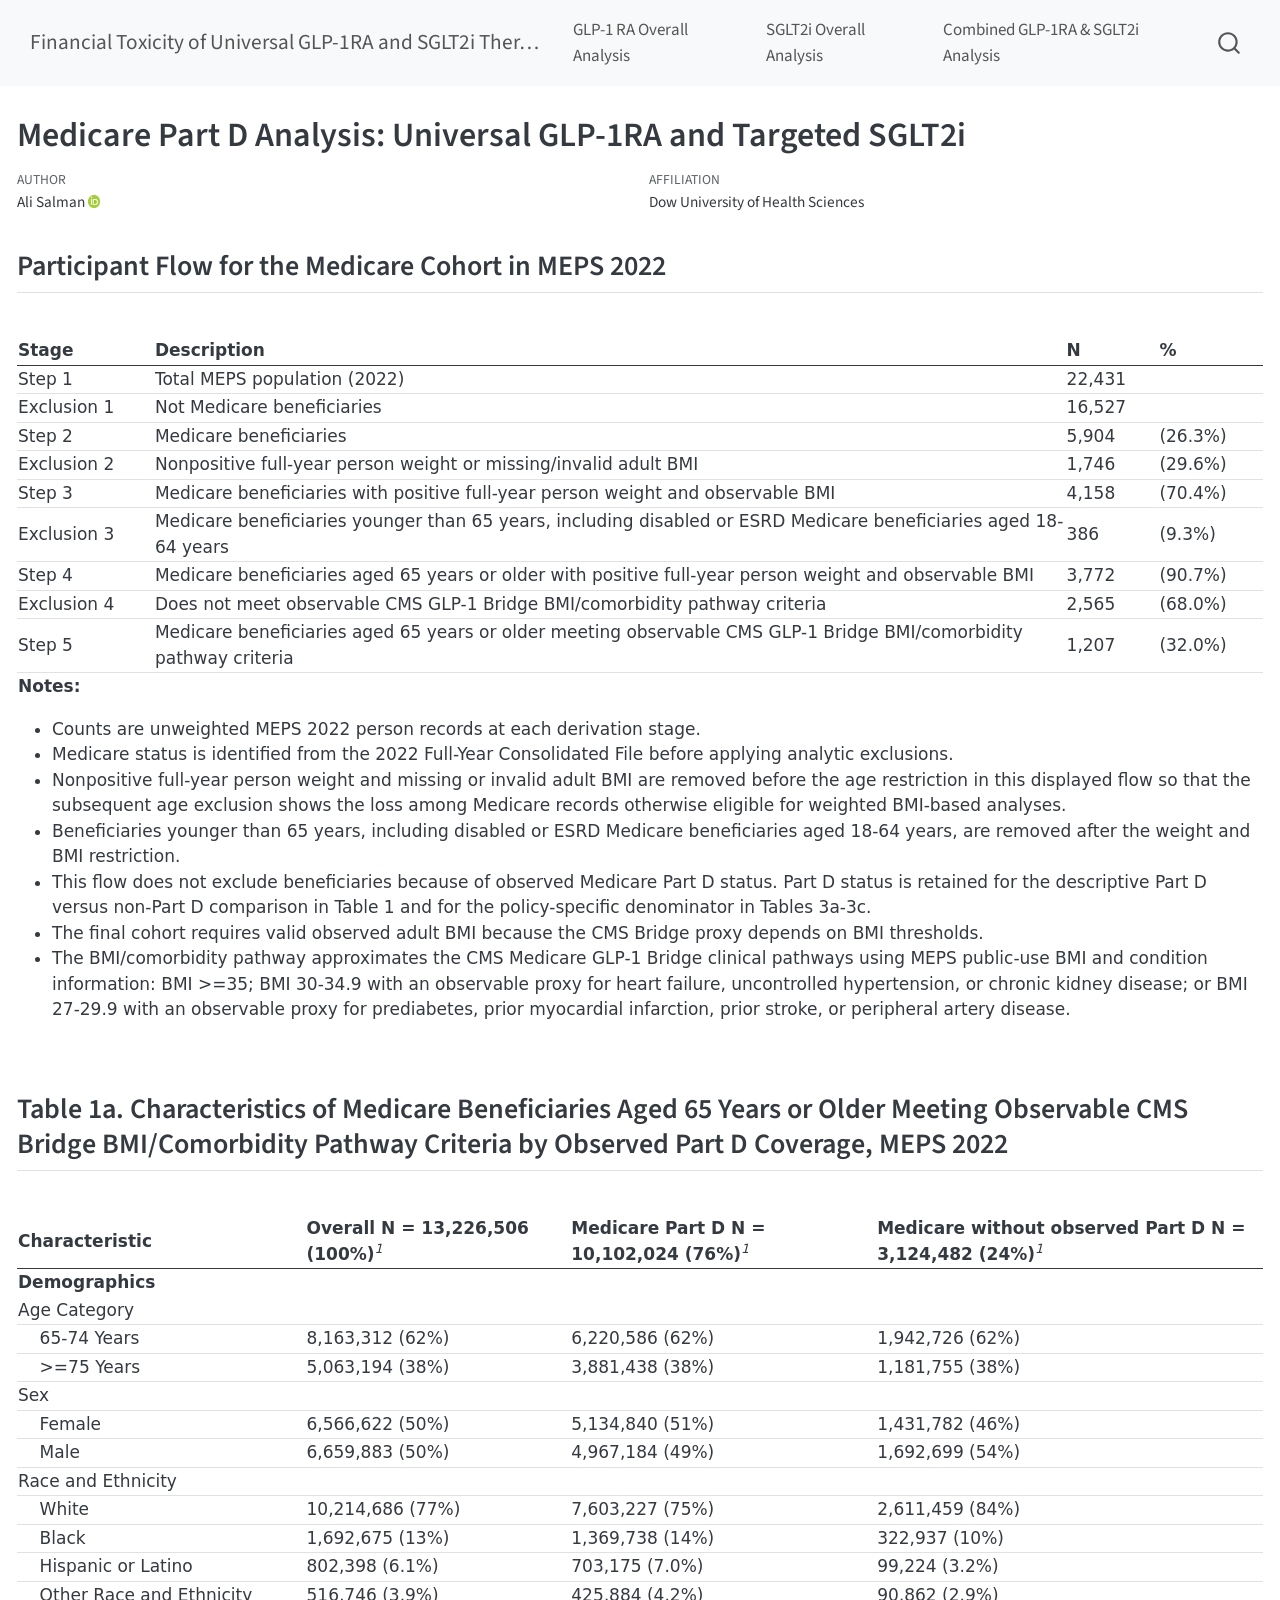
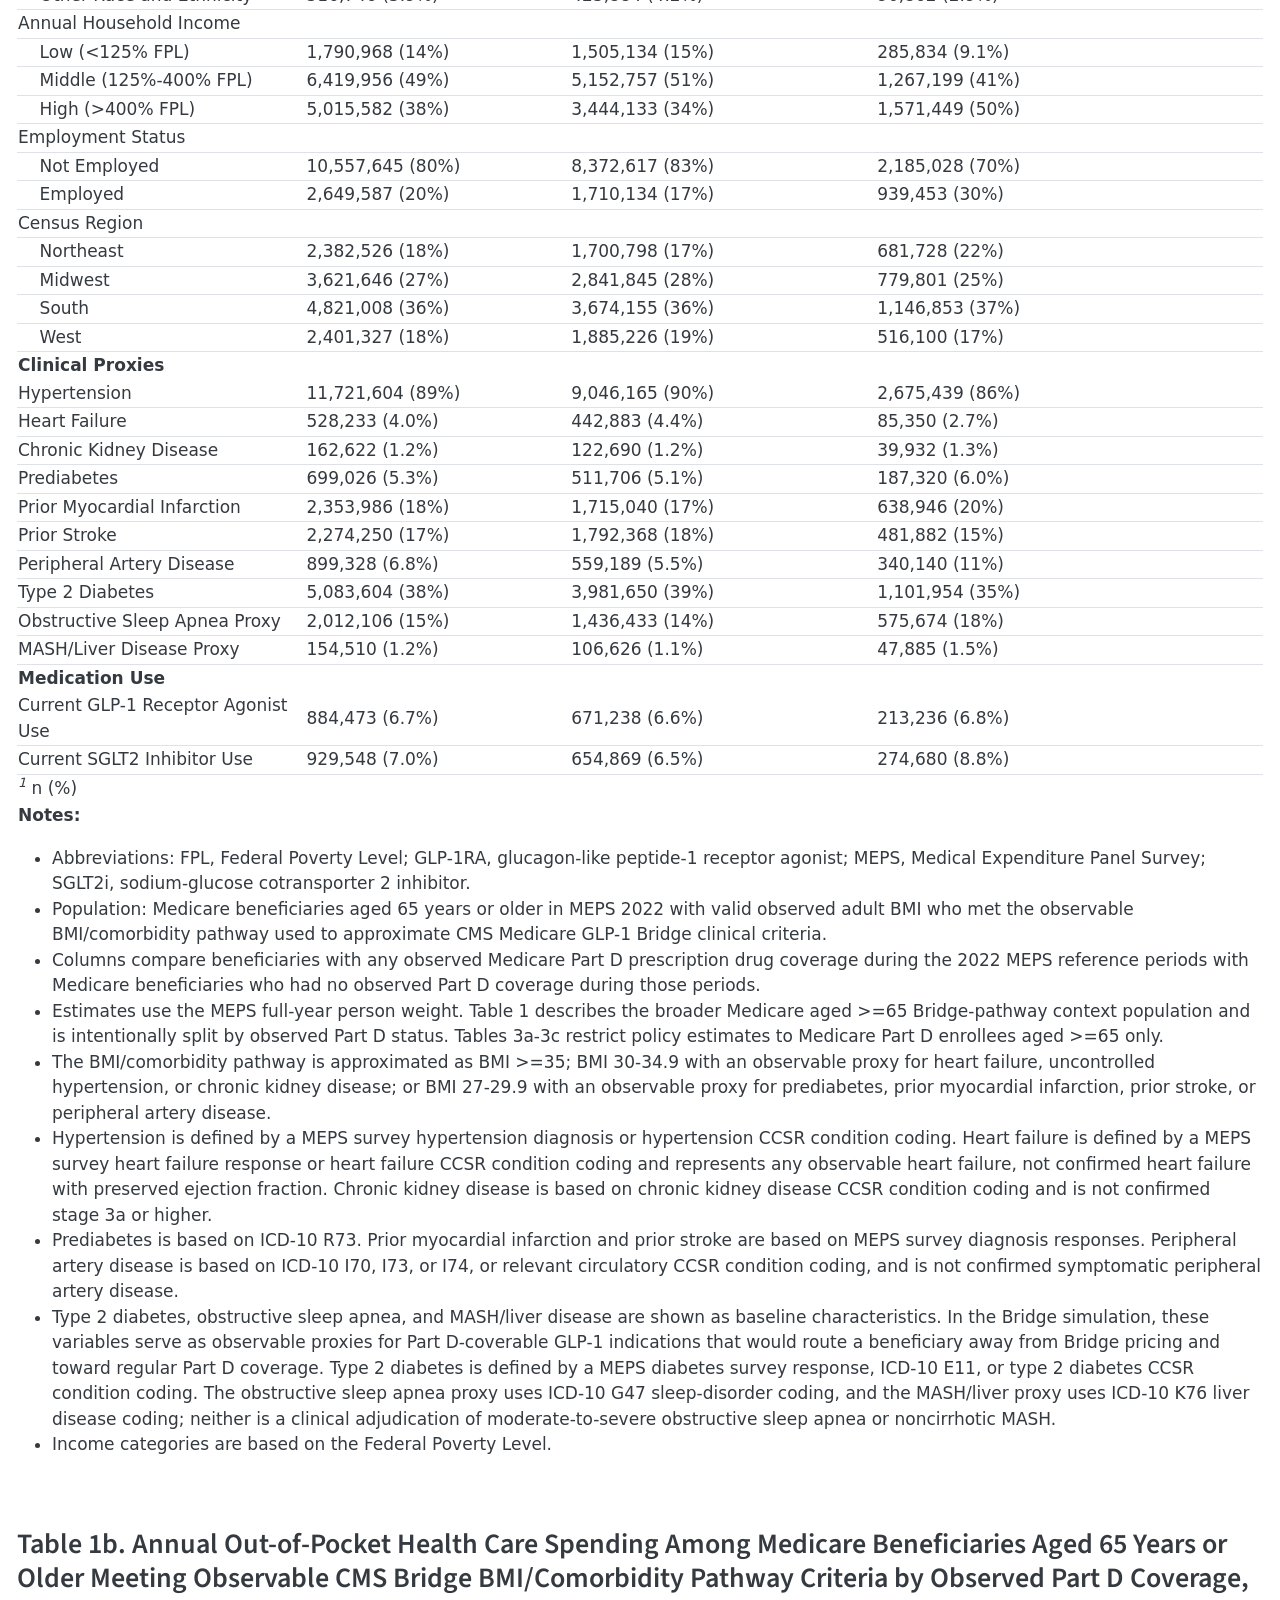
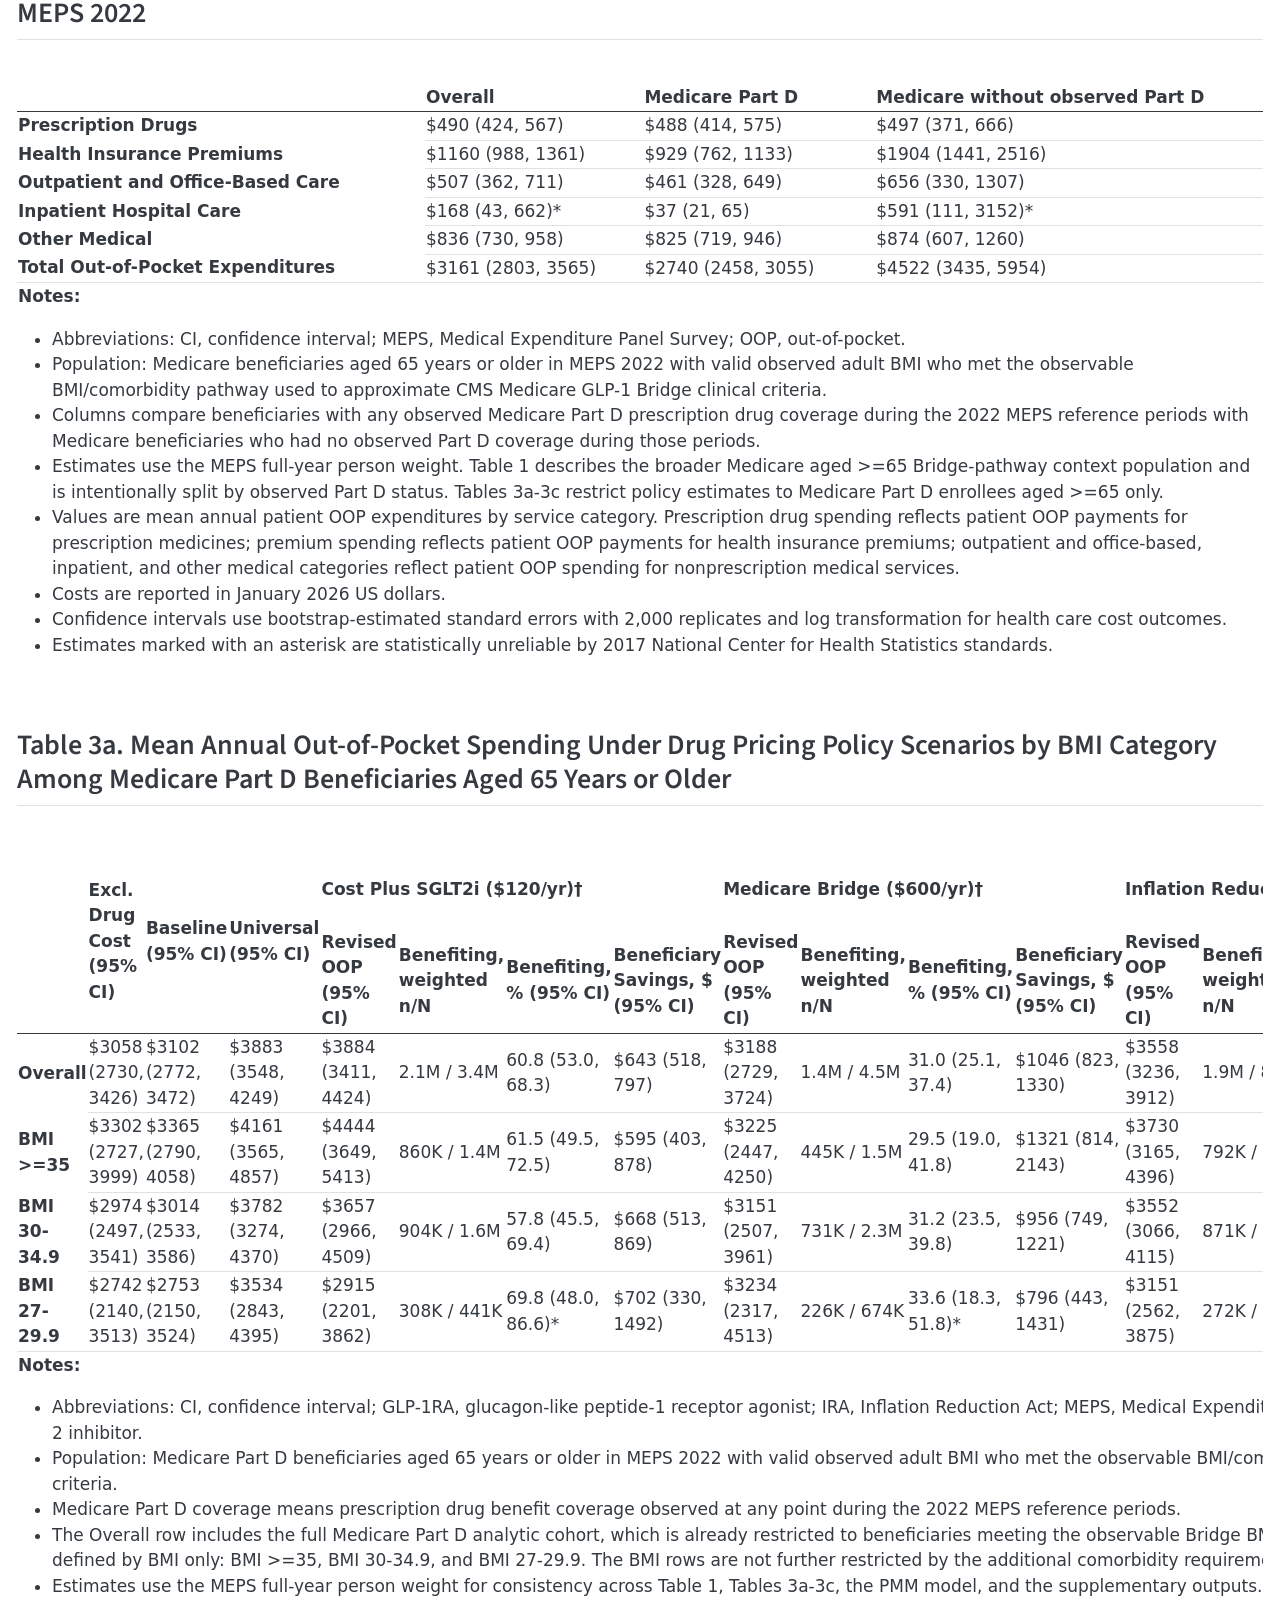
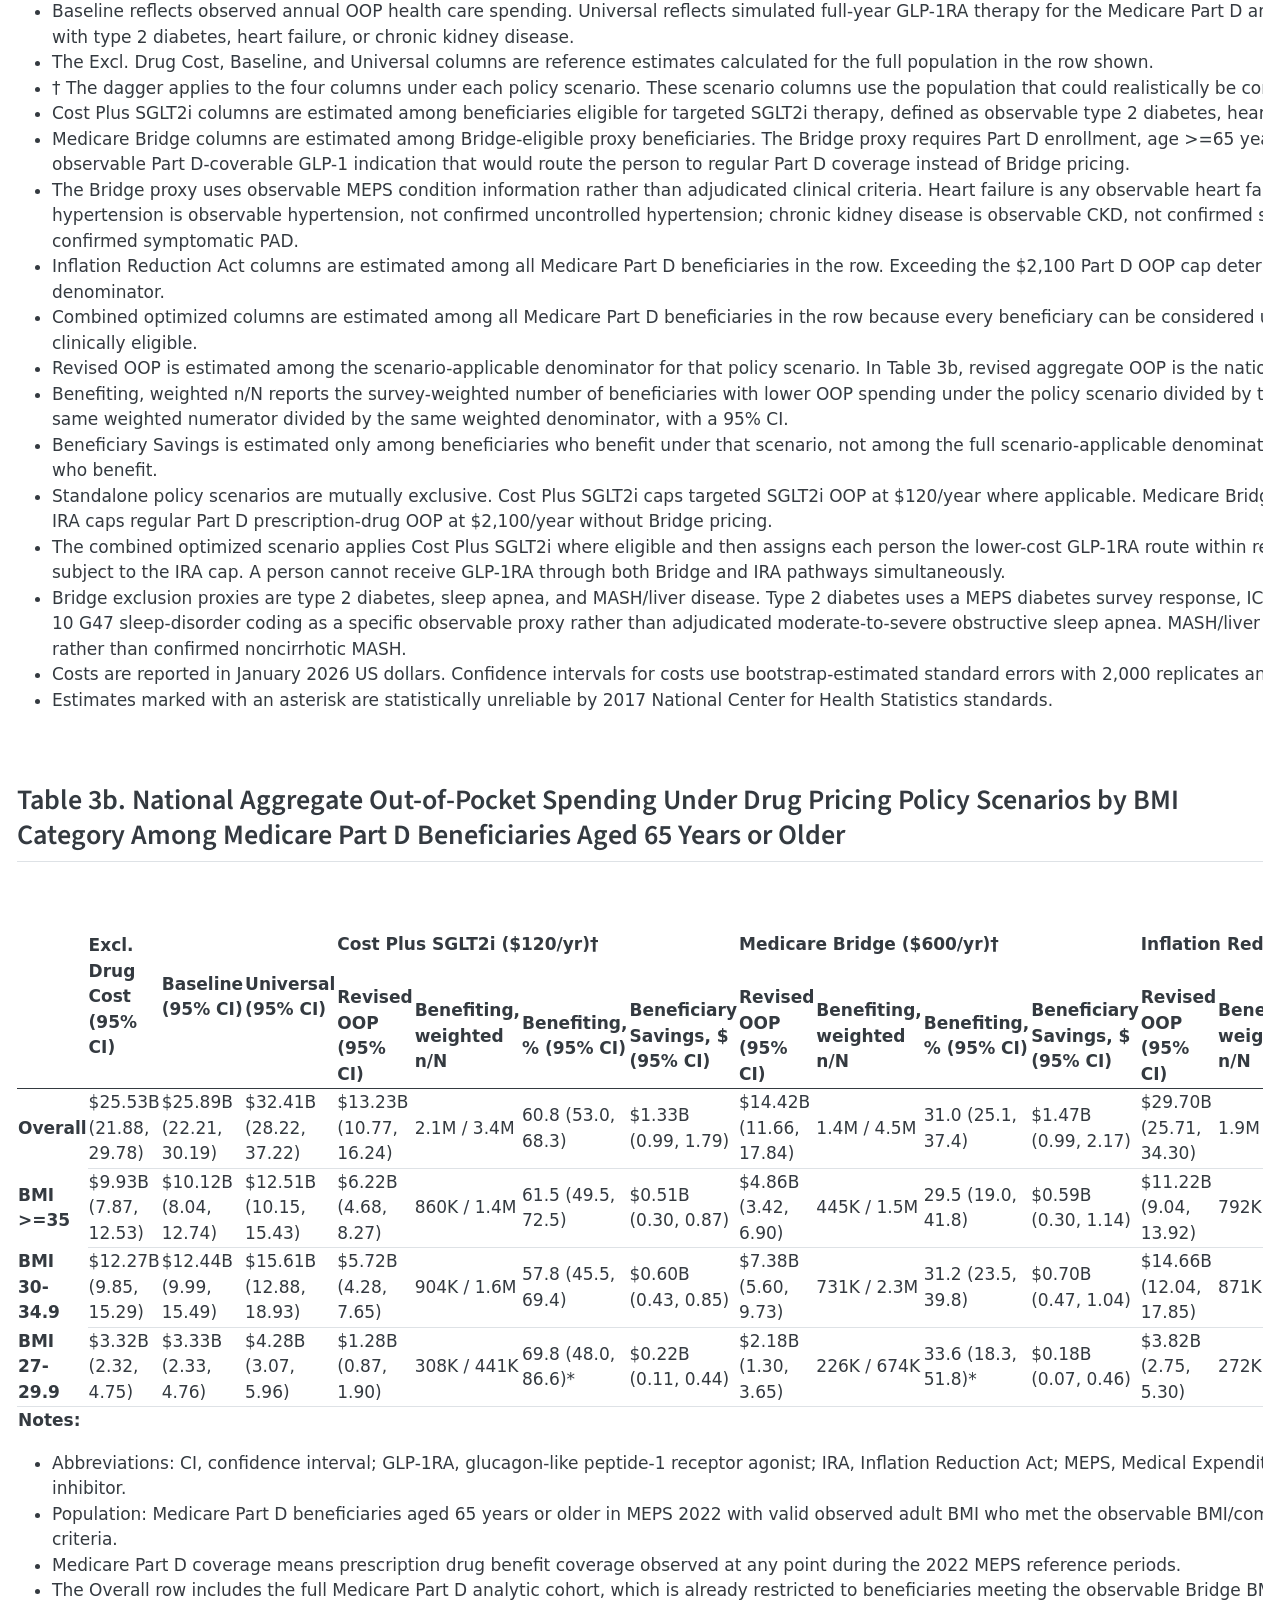
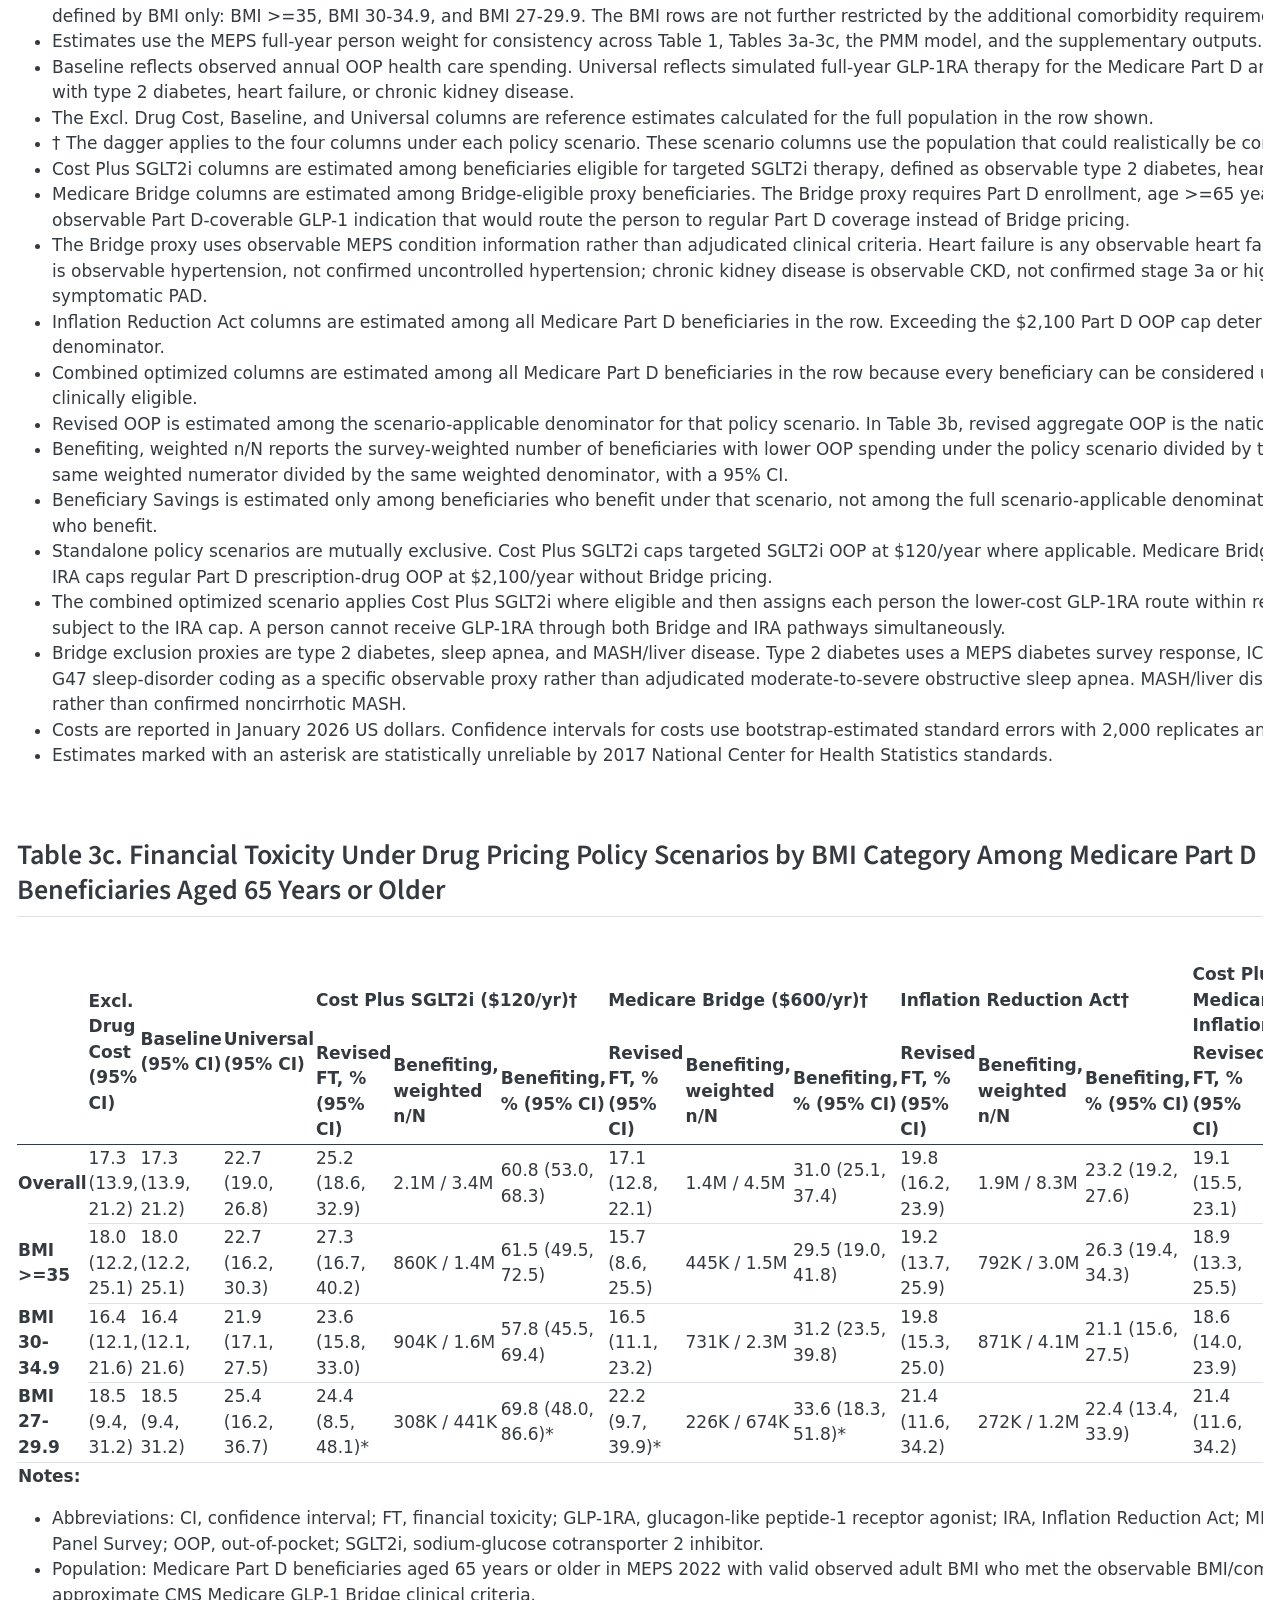
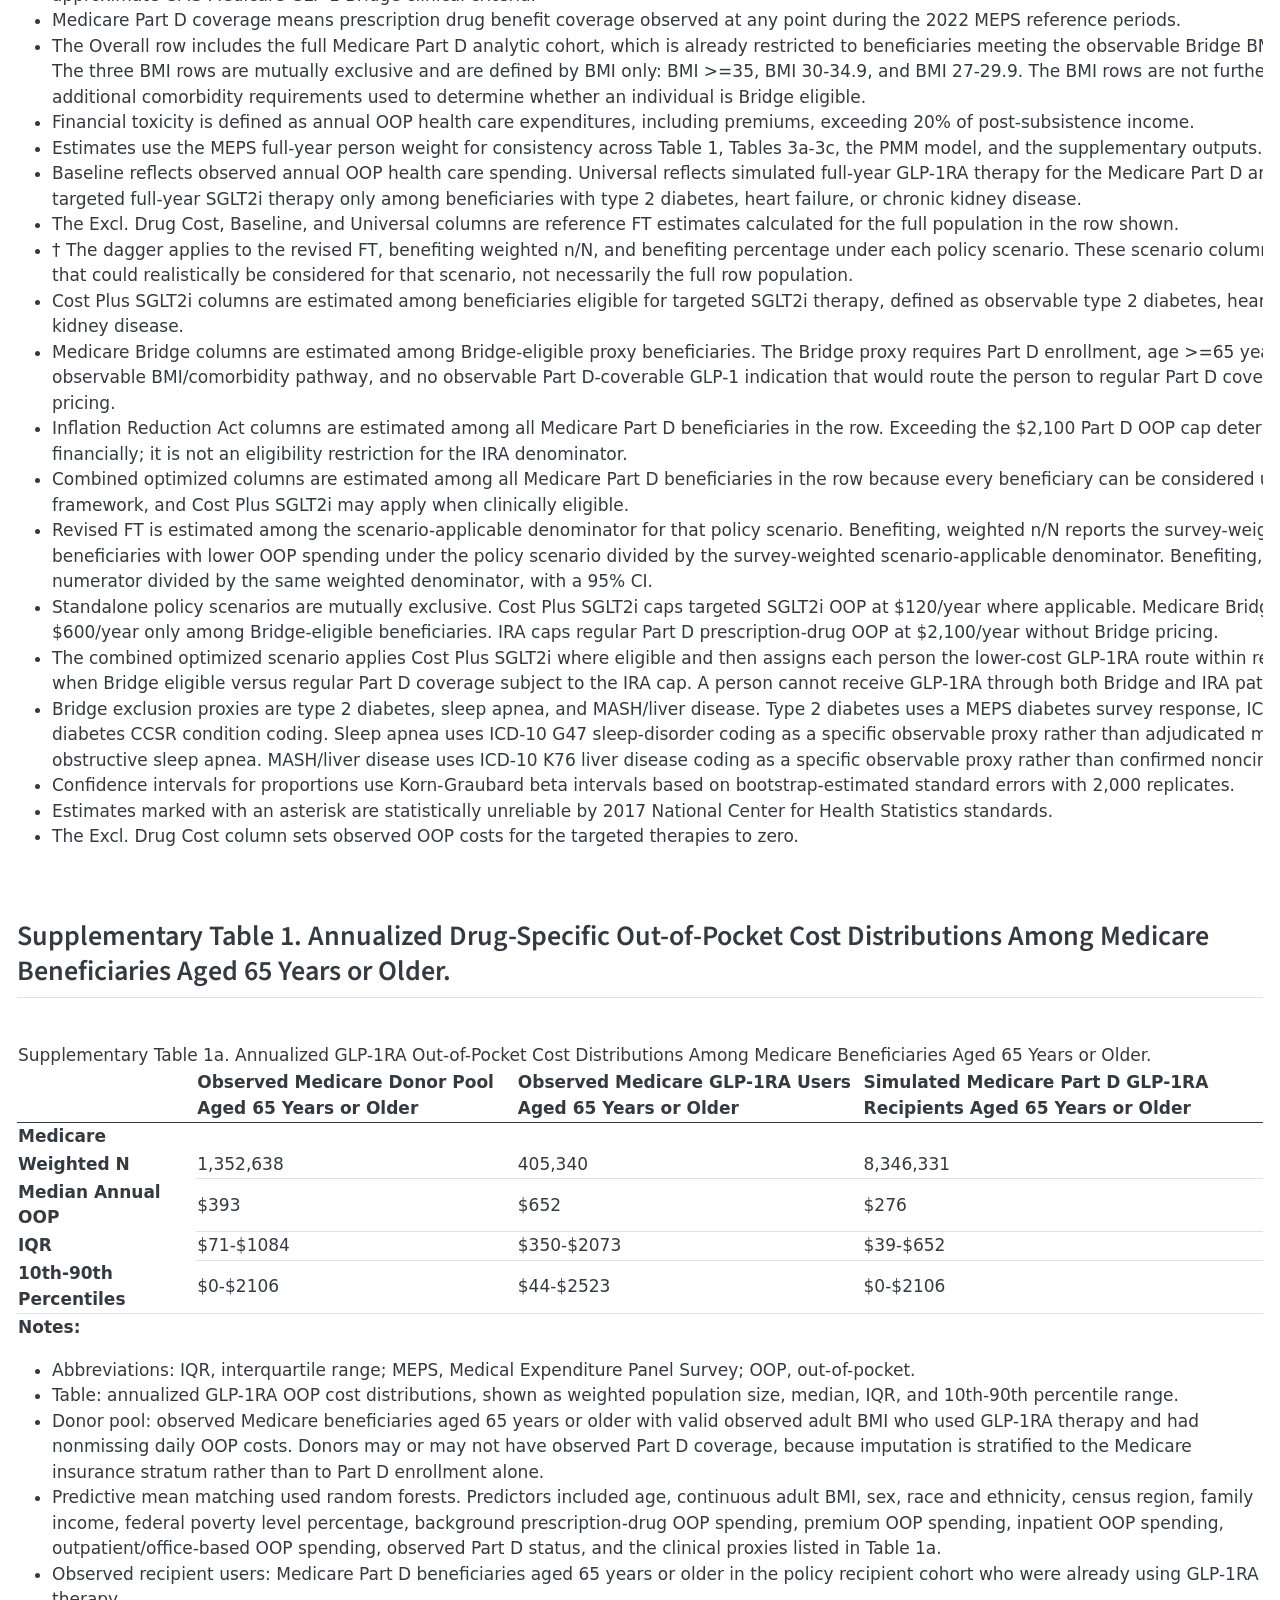
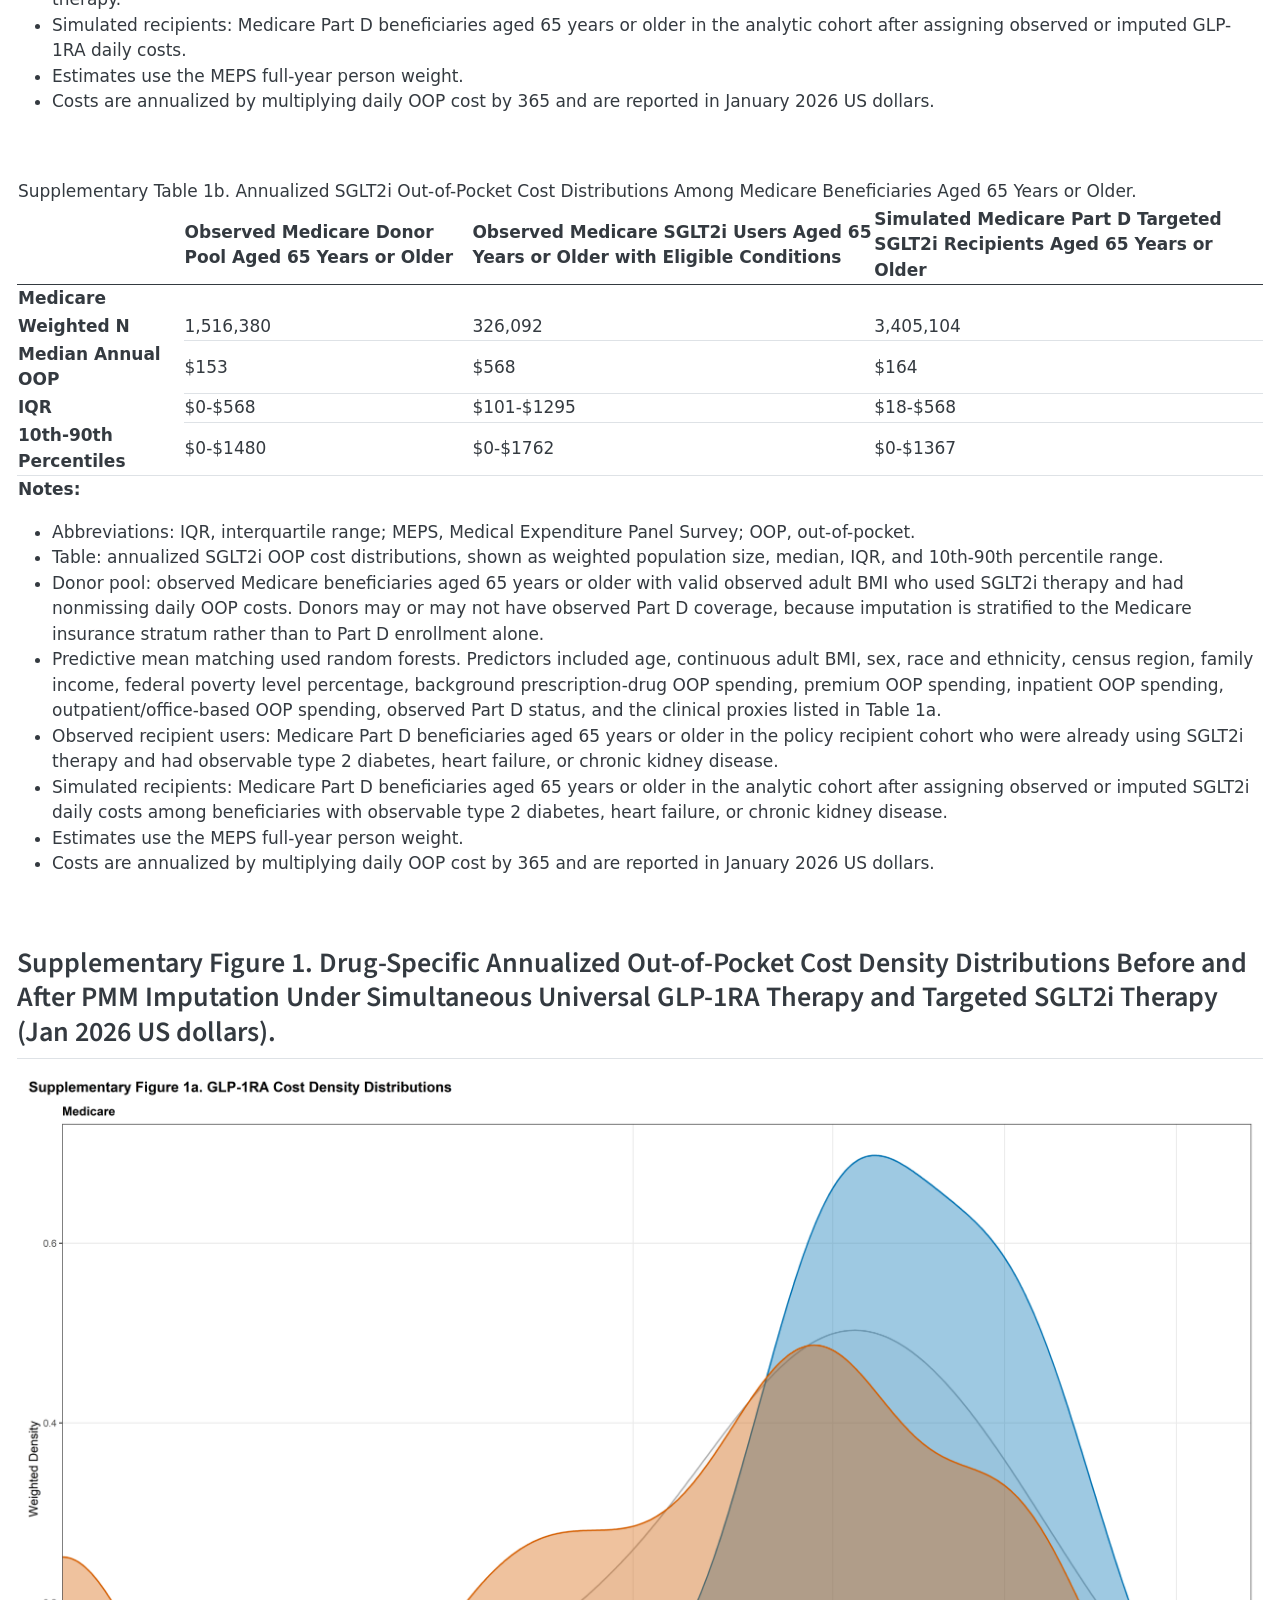
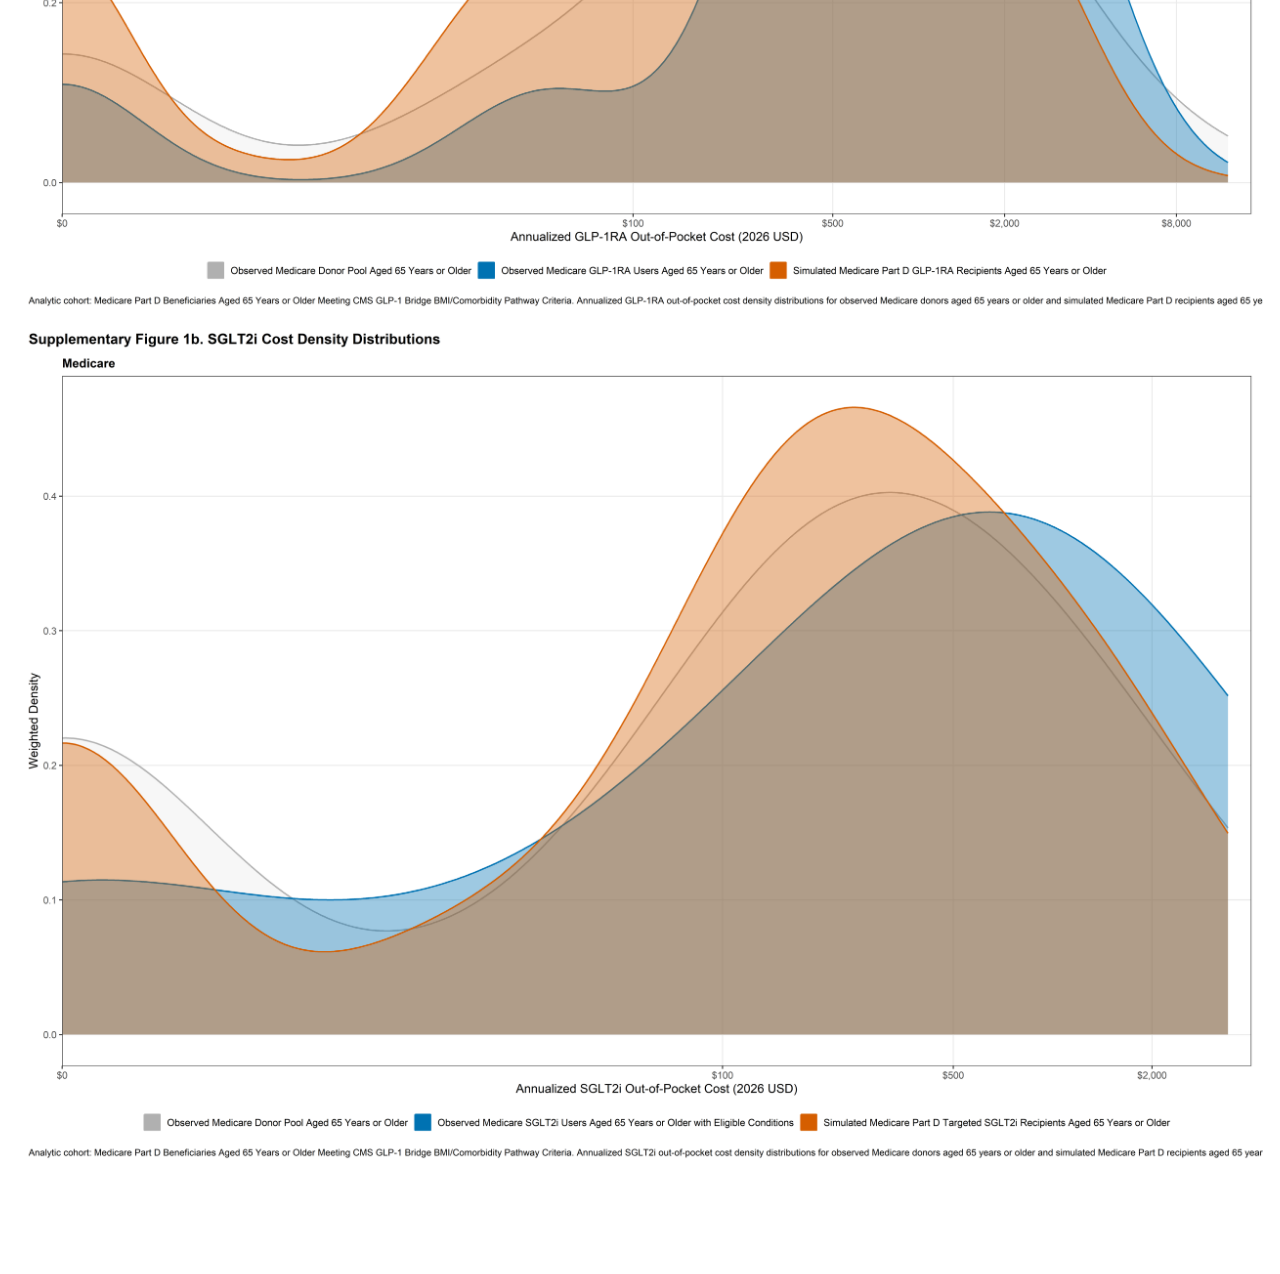
==== commit fc4c79d7: "Add new n/N columns" ====
--- a/docs/quarto/medicare_partd_analysis.html
+++ b/docs/quarto/medicare_partd_analysis.html
@@ -157,61 +157,61 @@
 <div class="cell" data-layout-align="center">
 <section id="participant-flow-for-the-medicare-cohort-in-meps-2022" class="level2">
 <h2 class="anchored" data-anchor-id="participant-flow-for-the-medicare-cohort-in-meps-2022">Participant Flow for the Medicare Cohort in MEPS 2022</h2>
-<div id="gwiyhesxhn" style="padding-left:0px;padding-right:0px;padding-top:10px;padding-bottom:10px;overflow-x:auto;overflow-y:auto;width:auto;height:auto;">
-<p><style>#gwiyhesxhn table { font-family: system-ui, ‘Segoe UI’, Roboto, Helvetica, Arial, sans-serif, ‘Apple Color Emoji’, ‘Segoe UI Emoji’, ‘Segoe UI Symbol’, ‘Noto Color Emoji’; -webkit-font-smoothing: antialiased; -moz-osx-font-smoothing: grayscale; }</p>
-<p>#gwiyhesxhn thead, #gwiyhesxhn tbody, #gwiyhesxhn tfoot, #gwiyhesxhn tr, #gwiyhesxhn td, #gwiyhesxhn th { border-style: none; }</p>
-<p>#gwiyhesxhn p { margin: 0; padding: 0; }</p>
-<p>#gwiyhesxhn .gt_table { display: table; border-collapse: collapse; line-height: normal; margin-left: auto; margin-right: auto; color: #333333; font-size: 16px; font-weight: normal; font-style: normal; background-color: #FFFFFF; width: auto; border-top-style: solid; border-top-width: 2px; border-top-color: #A8A8A8; border-right-style: none; border-right-width: 2px; border-right-color: #D3D3D3; border-bottom-style: solid; border-bottom-width: 2px; border-bottom-color: #A8A8A8; border-left-style: none; border-left-width: 2px; border-left-color: #D3D3D3; }</p>
-<p>#gwiyhesxhn .gt_caption { padding-top: 4px; padding-bottom: 4px; }</p>
-<p>#gwiyhesxhn .gt_title { color: #333333; font-size: 125%; font-weight: initial; padding-top: 4px; padding-bottom: 4px; padding-left: 5px; padding-right: 5px; border-bottom-color: #FFFFFF; border-bottom-width: 0; }</p>
-<p>#gwiyhesxhn .gt_subtitle { color: #333333; font-size: 85%; font-weight: initial; padding-top: 3px; padding-bottom: 5px; padding-left: 5px; padding-right: 5px; border-top-color: #FFFFFF; border-top-width: 0; }</p>
-<p>#gwiyhesxhn .gt_heading { background-color: #FFFFFF; text-align: center; border-bottom-color: #FFFFFF; border-left-style: none; border-left-width: 1px; border-left-color: #D3D3D3; border-right-style: none; border-right-width: 1px; border-right-color: #D3D3D3; }</p>
-<p>#gwiyhesxhn .gt_bottom_border { border-bottom-style: solid; border-bottom-width: 2px; border-bottom-color: #D3D3D3; }</p>
-<p>#gwiyhesxhn .gt_col_headings { border-top-style: solid; border-top-width: 2px; border-top-color: #D3D3D3; border-bottom-style: solid; border-bottom-width: 2px; border-bottom-color: #D3D3D3; border-left-style: none; border-left-width: 1px; border-left-color: #D3D3D3; border-right-style: none; border-right-width: 1px; border-right-color: #D3D3D3; }</p>
-<p>#gwiyhesxhn .gt_col_heading { color: #333333; background-color: #FFFFFF; font-size: 100%; font-weight: normal; text-transform: inherit; border-left-style: none; border-left-width: 1px; border-left-color: #D3D3D3; border-right-style: none; border-right-width: 1px; border-right-color: #D3D3D3; vertical-align: bottom; padding-top: 5px; padding-bottom: 6px; padding-left: 5px; padding-right: 5px; overflow-x: hidden; }</p>
-<p>#gwiyhesxhn .gt_column_spanner_outer { color: #333333; background-color: #FFFFFF; font-size: 100%; font-weight: normal; text-transform: inherit; padding-top: 0; padding-bottom: 0; padding-left: 4px; padding-right: 4px; }</p>
-<p>#gwiyhesxhn .gt_column_spanner_outer:first-child { padding-left: 0; }</p>
-<p>#gwiyhesxhn .gt_column_spanner_outer:last-child { padding-right: 0; }</p>
-<p>#gwiyhesxhn .gt_column_spanner { border-bottom-style: solid; border-bottom-width: 2px; border-bottom-color: #D3D3D3; vertical-align: bottom; padding-top: 5px; padding-bottom: 5px; overflow-x: hidden; display: inline-block; width: 100%; }</p>
-<p>#gwiyhesxhn .gt_spanner_row { border-bottom-style: hidden; }</p>
-<p>#gwiyhesxhn .gt_group_heading { padding-top: 8px; padding-bottom: 8px; padding-left: 5px; padding-right: 5px; color: #333333; background-color: #FFFFFF; font-size: 100%; font-weight: initial; text-transform: inherit; border-top-style: solid; border-top-width: 2px; border-top-color: #D3D3D3; border-bottom-style: solid; border-bottom-width: 2px; border-bottom-color: #D3D3D3; border-left-style: none; border-left-width: 1px; border-left-color: #D3D3D3; border-right-style: none; border-right-width: 1px; border-right-color: #D3D3D3; vertical-align: middle; text-align: left; }</p>
-<p>#gwiyhesxhn .gt_empty_group_heading { padding: 0.5px; color: #333333; background-color: #FFFFFF; font-size: 100%; font-weight: initial; border-top-style: solid; border-top-width: 2px; border-top-color: #D3D3D3; border-bottom-style: solid; border-bottom-width: 2px; border-bottom-color: #D3D3D3; vertical-align: middle; }</p>
-<p>#gwiyhesxhn .gt_from_md &gt; :first-child { margin-top: 0; }</p>
-<p>#gwiyhesxhn .gt_from_md &gt; :last-child { margin-bottom: 0; }</p>
-<p>#gwiyhesxhn .gt_row { padding-top: 8px; padding-bottom: 8px; padding-left: 5px; padding-right: 5px; margin: 10px; border-top-style: solid; border-top-width: 1px; border-top-color: #D3D3D3; border-left-style: none; border-left-width: 1px; border-left-color: #D3D3D3; border-right-style: none; border-right-width: 1px; border-right-color: #D3D3D3; vertical-align: middle; overflow-x: hidden; }</p>
-<p>#gwiyhesxhn .gt_stub { color: #333333; background-color: #FFFFFF; font-size: 100%; font-weight: initial; text-transform: inherit; border-right-style: solid; border-right-width: 2px; border-right-color: #D3D3D3; padding-left: 5px; padding-right: 5px; }</p>
-<p>#gwiyhesxhn .gt_stub_row_group { color: #333333; background-color: #FFFFFF; font-size: 100%; font-weight: initial; text-transform: inherit; border-right-style: solid; border-right-width: 2px; border-right-color: #D3D3D3; padding-left: 5px; padding-right: 5px; vertical-align: top; }</p>
-<p>#gwiyhesxhn .gt_row_group_first td { border-top-width: 2px; }</p>
-<p>#gwiyhesxhn .gt_row_group_first th { border-top-width: 2px; }</p>
-<p>#gwiyhesxhn .gt_summary_row { color: #333333; background-color: #FFFFFF; text-transform: inherit; padding-top: 8px; padding-bottom: 8px; padding-left: 5px; padding-right: 5px; }</p>
-<p>#gwiyhesxhn .gt_first_summary_row { border-top-style: solid; border-top-color: #D3D3D3; }</p>
-<p>#gwiyhesxhn .gt_first_summary_row.thick { border-top-width: 2px; }</p>
-<p>#gwiyhesxhn .gt_last_summary_row { padding-top: 8px; padding-bottom: 8px; padding-left: 5px; padding-right: 5px; border-bottom-style: solid; border-bottom-width: 2px; border-bottom-color: #D3D3D3; }</p>
-<p>#gwiyhesxhn .gt_grand_summary_row { color: #333333; background-color: #FFFFFF; text-transform: inherit; padding-top: 8px; padding-bottom: 8px; padding-left: 5px; padding-right: 5px; }</p>
-<p>#gwiyhesxhn .gt_first_grand_summary_row { padding-top: 8px; padding-bottom: 8px; padding-left: 5px; padding-right: 5px; border-top-style: double; border-top-width: 6px; border-top-color: #D3D3D3; }</p>
-<p>#gwiyhesxhn .gt_last_grand_summary_row_top { padding-top: 8px; padding-bottom: 8px; padding-left: 5px; padding-right: 5px; border-bottom-style: double; border-bottom-width: 6px; border-bottom-color: #D3D3D3; }</p>
-<p>#gwiyhesxhn .gt_striped { background-color: rgba(128, 128, 128, 0.05); }</p>
-<p>#gwiyhesxhn .gt_table_body { border-top-style: solid; border-top-width: 2px; border-top-color: #D3D3D3; border-bottom-style: solid; border-bottom-width: 2px; border-bottom-color: #D3D3D3; }</p>
-<p>#gwiyhesxhn .gt_footnotes { color: #333333; background-color: #FFFFFF; border-bottom-style: none; border-bottom-width: 2px; border-bottom-color: #D3D3D3; border-left-style: none; border-left-width: 2px; border-left-color: #D3D3D3; border-right-style: none; border-right-width: 2px; border-right-color: #D3D3D3; }</p>
-<p>#gwiyhesxhn .gt_footnote { margin: 0px; font-size: 90%; padding-top: 4px; padding-bottom: 4px; padding-left: 5px; padding-right: 5px; }</p>
-<p>#gwiyhesxhn .gt_sourcenotes { color: #333333; background-color: #FFFFFF; border-bottom-style: none; border-bottom-width: 2px; border-bottom-color: #D3D3D3; border-left-style: none; border-left-width: 2px; border-left-color: #D3D3D3; border-right-style: none; border-right-width: 2px; border-right-color: #D3D3D3; }</p>
-<p>#gwiyhesxhn .gt_sourcenote { font-size: 90%; padding-top: 4px; padding-bottom: 4px; padding-left: 5px; padding-right: 5px; }</p>
-<p>#gwiyhesxhn .gt_left { text-align: left; }</p>
-<p>#gwiyhesxhn .gt_center { text-align: center; }</p>
-<p>#gwiyhesxhn .gt_right { text-align: right; font-variant-numeric: tabular-nums; }</p>
-<p>#gwiyhesxhn .gt_font_normal { font-weight: normal; }</p>
-<p>#gwiyhesxhn .gt_font_bold { font-weight: bold; }</p>
-<p>#gwiyhesxhn .gt_font_italic { font-style: italic; }</p>
-<p>#gwiyhesxhn .gt_super { font-size: 65%; }</p>
-<p>#gwiyhesxhn .gt_footnote_marks { font-size: 75%; vertical-align: 0.4em; position: initial; }</p>
-<p>#gwiyhesxhn .gt_asterisk { font-size: 100%; vertical-align: 0; }</p>
-<p>#gwiyhesxhn .gt_indent_1 { text-indent: 5px; }</p>
-<p>#gwiyhesxhn .gt_indent_2 { text-indent: 10px; }</p>
-<p>#gwiyhesxhn .gt_indent_3 { text-indent: 15px; }</p>
-<p>#gwiyhesxhn .gt_indent_4 { text-indent: 20px; }</p>
-<p>#gwiyhesxhn .gt_indent_5 { text-indent: 25px; }</p>
-<p>#gwiyhesxhn .katex-display { display: inline-flex !important; margin-bottom: 0.75em !important; }</p>
-#gwiyhesxhn div.Reactable &gt; div.rt-table &gt; div.rt-thead &gt; div.rt-tr.rt-tr-group-header &gt; div.rt-th-group:after { height: 0px !important; } </style>
+<div id="kubtjibqwa" style="padding-left:0px;padding-right:0px;padding-top:10px;padding-bottom:10px;overflow-x:auto;overflow-y:auto;width:auto;height:auto;">
+<p><style>#kubtjibqwa table { font-family: system-ui, ‘Segoe UI’, Roboto, Helvetica, Arial, sans-serif, ‘Apple Color Emoji’, ‘Segoe UI Emoji’, ‘Segoe UI Symbol’, ‘Noto Color Emoji’; -webkit-font-smoothing: antialiased; -moz-osx-font-smoothing: grayscale; }</p>
+<p>#kubtjibqwa thead, #kubtjibqwa tbody, #kubtjibqwa tfoot, #kubtjibqwa tr, #kubtjibqwa td, #kubtjibqwa th { border-style: none; }</p>
+<p>#kubtjibqwa p { margin: 0; padding: 0; }</p>
+<p>#kubtjibqwa .gt_table { display: table; border-collapse: collapse; line-height: normal; margin-left: auto; margin-right: auto; color: #333333; font-size: 16px; font-weight: normal; font-style: normal; background-color: #FFFFFF; width: auto; border-top-style: solid; border-top-width: 2px; border-top-color: #A8A8A8; border-right-style: none; border-right-width: 2px; border-right-color: #D3D3D3; border-bottom-style: solid; border-bottom-width: 2px; border-bottom-color: #A8A8A8; border-left-style: none; border-left-width: 2px; border-left-color: #D3D3D3; }</p>
+<p>#kubtjibqwa .gt_caption { padding-top: 4px; padding-bottom: 4px; }</p>
+<p>#kubtjibqwa .gt_title { color: #333333; font-size: 125%; font-weight: initial; padding-top: 4px; padding-bottom: 4px; padding-left: 5px; padding-right: 5px; border-bottom-color: #FFFFFF; border-bottom-width: 0; }</p>
+<p>#kubtjibqwa .gt_subtitle { color: #333333; font-size: 85%; font-weight: initial; padding-top: 3px; padding-bottom: 5px; padding-left: 5px; padding-right: 5px; border-top-color: #FFFFFF; border-top-width: 0; }</p>
+<p>#kubtjibqwa .gt_heading { background-color: #FFFFFF; text-align: center; border-bottom-color: #FFFFFF; border-left-style: none; border-left-width: 1px; border-left-color: #D3D3D3; border-right-style: none; border-right-width: 1px; border-right-color: #D3D3D3; }</p>
+<p>#kubtjibqwa .gt_bottom_border { border-bottom-style: solid; border-bottom-width: 2px; border-bottom-color: #D3D3D3; }</p>
+<p>#kubtjibqwa .gt_col_headings { border-top-style: solid; border-top-width: 2px; border-top-color: #D3D3D3; border-bottom-style: solid; border-bottom-width: 2px; border-bottom-color: #D3D3D3; border-left-style: none; border-left-width: 1px; border-left-color: #D3D3D3; border-right-style: none; border-right-width: 1px; border-right-color: #D3D3D3; }</p>
+<p>#kubtjibqwa .gt_col_heading { color: #333333; background-color: #FFFFFF; font-size: 100%; font-weight: normal; text-transform: inherit; border-left-style: none; border-left-width: 1px; border-left-color: #D3D3D3; border-right-style: none; border-right-width: 1px; border-right-color: #D3D3D3; vertical-align: bottom; padding-top: 5px; padding-bottom: 6px; padding-left: 5px; padding-right: 5px; overflow-x: hidden; }</p>
+<p>#kubtjibqwa .gt_column_spanner_outer { color: #333333; background-color: #FFFFFF; font-size: 100%; font-weight: normal; text-transform: inherit; padding-top: 0; padding-bottom: 0; padding-left: 4px; padding-right: 4px; }</p>
+<p>#kubtjibqwa .gt_column_spanner_outer:first-child { padding-left: 0; }</p>
+<p>#kubtjibqwa .gt_column_spanner_outer:last-child { padding-right: 0; }</p>
+<p>#kubtjibqwa .gt_column_spanner { border-bottom-style: solid; border-bottom-width: 2px; border-bottom-color: #D3D3D3; vertical-align: bottom; padding-top: 5px; padding-bottom: 5px; overflow-x: hidden; display: inline-block; width: 100%; }</p>
+<p>#kubtjibqwa .gt_spanner_row { border-bottom-style: hidden; }</p>
+<p>#kubtjibqwa .gt_group_heading { padding-top: 8px; padding-bottom: 8px; padding-left: 5px; padding-right: 5px; color: #333333; background-color: #FFFFFF; font-size: 100%; font-weight: initial; text-transform: inherit; border-top-style: solid; border-top-width: 2px; border-top-color: #D3D3D3; border-bottom-style: solid; border-bottom-width: 2px; border-bottom-color: #D3D3D3; border-left-style: none; border-left-width: 1px; border-left-color: #D3D3D3; border-right-style: none; border-right-width: 1px; border-right-color: #D3D3D3; vertical-align: middle; text-align: left; }</p>
+<p>#kubtjibqwa .gt_empty_group_heading { padding: 0.5px; color: #333333; background-color: #FFFFFF; font-size: 100%; font-weight: initial; border-top-style: solid; border-top-width: 2px; border-top-color: #D3D3D3; border-bottom-style: solid; border-bottom-width: 2px; border-bottom-color: #D3D3D3; vertical-align: middle; }</p>
+<p>#kubtjibqwa .gt_from_md &gt; :first-child { margin-top: 0; }</p>
+<p>#kubtjibqwa .gt_from_md &gt; :last-child { margin-bottom: 0; }</p>
+<p>#kubtjibqwa .gt_row { padding-top: 8px; padding-bottom: 8px; padding-left: 5px; padding-right: 5px; margin: 10px; border-top-style: solid; border-top-width: 1px; border-top-color: #D3D3D3; border-left-style: none; border-left-width: 1px; border-left-color: #D3D3D3; border-right-style: none; border-right-width: 1px; border-right-color: #D3D3D3; vertical-align: middle; overflow-x: hidden; }</p>
+<p>#kubtjibqwa .gt_stub { color: #333333; background-color: #FFFFFF; font-size: 100%; font-weight: initial; text-transform: inherit; border-right-style: solid; border-right-width: 2px; border-right-color: #D3D3D3; padding-left: 5px; padding-right: 5px; }</p>
+<p>#kubtjibqwa .gt_stub_row_group { color: #333333; background-color: #FFFFFF; font-size: 100%; font-weight: initial; text-transform: inherit; border-right-style: solid; border-right-width: 2px; border-right-color: #D3D3D3; padding-left: 5px; padding-right: 5px; vertical-align: top; }</p>
+<p>#kubtjibqwa .gt_row_group_first td { border-top-width: 2px; }</p>
+<p>#kubtjibqwa .gt_row_group_first th { border-top-width: 2px; }</p>
+<p>#kubtjibqwa .gt_summary_row { color: #333333; background-color: #FFFFFF; text-transform: inherit; padding-top: 8px; padding-bottom: 8px; padding-left: 5px; padding-right: 5px; }</p>
+<p>#kubtjibqwa .gt_first_summary_row { border-top-style: solid; border-top-color: #D3D3D3; }</p>
+<p>#kubtjibqwa .gt_first_summary_row.thick { border-top-width: 2px; }</p>
+<p>#kubtjibqwa .gt_last_summary_row { padding-top: 8px; padding-bottom: 8px; padding-left: 5px; padding-right: 5px; border-bottom-style: solid; border-bottom-width: 2px; border-bottom-color: #D3D3D3; }</p>
+<p>#kubtjibqwa .gt_grand_summary_row { color: #333333; background-color: #FFFFFF; text-transform: inherit; padding-top: 8px; padding-bottom: 8px; padding-left: 5px; padding-right: 5px; }</p>
+<p>#kubtjibqwa .gt_first_grand_summary_row { padding-top: 8px; padding-bottom: 8px; padding-left: 5px; padding-right: 5px; border-top-style: double; border-top-width: 6px; border-top-color: #D3D3D3; }</p>
+<p>#kubtjibqwa .gt_last_grand_summary_row_top { padding-top: 8px; padding-bottom: 8px; padding-left: 5px; padding-right: 5px; border-bottom-style: double; border-bottom-width: 6px; border-bottom-color: #D3D3D3; }</p>
+<p>#kubtjibqwa .gt_striped { background-color: rgba(128, 128, 128, 0.05); }</p>
+<p>#kubtjibqwa .gt_table_body { border-top-style: solid; border-top-width: 2px; border-top-color: #D3D3D3; border-bottom-style: solid; border-bottom-width: 2px; border-bottom-color: #D3D3D3; }</p>
+<p>#kubtjibqwa .gt_footnotes { color: #333333; background-color: #FFFFFF; border-bottom-style: none; border-bottom-width: 2px; border-bottom-color: #D3D3D3; border-left-style: none; border-left-width: 2px; border-left-color: #D3D3D3; border-right-style: none; border-right-width: 2px; border-right-color: #D3D3D3; }</p>
+<p>#kubtjibqwa .gt_footnote { margin: 0px; font-size: 90%; padding-top: 4px; padding-bottom: 4px; padding-left: 5px; padding-right: 5px; }</p>
+<p>#kubtjibqwa .gt_sourcenotes { color: #333333; background-color: #FFFFFF; border-bottom-style: none; border-bottom-width: 2px; border-bottom-color: #D3D3D3; border-left-style: none; border-left-width: 2px; border-left-color: #D3D3D3; border-right-style: none; border-right-width: 2px; border-right-color: #D3D3D3; }</p>
+<p>#kubtjibqwa .gt_sourcenote { font-size: 90%; padding-top: 4px; padding-bottom: 4px; padding-left: 5px; padding-right: 5px; }</p>
+<p>#kubtjibqwa .gt_left { text-align: left; }</p>
+<p>#kubtjibqwa .gt_center { text-align: center; }</p>
+<p>#kubtjibqwa .gt_right { text-align: right; font-variant-numeric: tabular-nums; }</p>
+<p>#kubtjibqwa .gt_font_normal { font-weight: normal; }</p>
+<p>#kubtjibqwa .gt_font_bold { font-weight: bold; }</p>
+<p>#kubtjibqwa .gt_font_italic { font-style: italic; }</p>
+<p>#kubtjibqwa .gt_super { font-size: 65%; }</p>
+<p>#kubtjibqwa .gt_footnote_marks { font-size: 75%; vertical-align: 0.4em; position: initial; }</p>
+<p>#kubtjibqwa .gt_asterisk { font-size: 100%; vertical-align: 0; }</p>
+<p>#kubtjibqwa .gt_indent_1 { text-indent: 5px; }</p>
+<p>#kubtjibqwa .gt_indent_2 { text-indent: 10px; }</p>
+<p>#kubtjibqwa .gt_indent_3 { text-indent: 15px; }</p>
+<p>#kubtjibqwa .gt_indent_4 { text-indent: 20px; }</p>
+<p>#kubtjibqwa .gt_indent_5 { text-indent: 25px; }</p>
+<p>#kubtjibqwa .katex-display { display: inline-flex !important; margin-bottom: 0.75em !important; }</p>
+#kubtjibqwa div.Reactable &gt; div.rt-table &gt; div.rt-thead &gt; div.rt-tr.rt-tr-group-header &gt; div.rt-th-group:after { height: 0px !important; } </style>
 </p><table class="gt_table" data-quarto-disable-processing="false" data-quarto-bootstrap="false">
 <thead>
 <tr class="gt_col_headings">
@@ -275,13 +275,13 @@
 Exclusion 2
 </td>
 <td headers="Description" class="gt_row gt_left">
-Medicare beneficiaries younger than 65 years, including disabled or ESRD Medicare beneficiaries aged 18-64 years
+Nonpositive full-year person weight or missing/invalid adult BMI
 </td>
 <td headers="N" class="gt_row gt_right">
-620
+1,746
 </td>
 <td headers="%" class="gt_row gt_right">
-(10.5%)
+(29.6%)
 </td>
 </tr>
 <tr>
@@ -289,13 +289,13 @@
 Step 3
 </td>
 <td headers="Description" class="gt_row gt_left">
-Medicare beneficiaries aged 65 years or older
+Medicare beneficiaries with positive full-year person weight and observable BMI
 </td>
 <td headers="N" class="gt_row gt_right">
-5,284
+4,158
 </td>
 <td headers="%" class="gt_row gt_right">
-(89.5%)
+(70.4%)
 </td>
 </tr>
 <tr>
@@ -303,13 +303,13 @@
 Exclusion 3
 </td>
 <td headers="Description" class="gt_row gt_left">
-Nonpositive full-year person weight or missing/invalid adult BMI
+Medicare beneficiaries younger than 65 years, including disabled or ESRD Medicare beneficiaries aged 18-64 years
 </td>
 <td headers="N" class="gt_row gt_right">
-1,512
+386
 </td>
 <td headers="%" class="gt_row gt_right">
-(28.6%)
+(9.3%)
 </td>
 </tr>
 <tr>
@@ -323,7 +323,7 @@
 3,772
 </td>
 <td headers="%" class="gt_row gt_right">
-(71.4%)
+(90.7%)
 </td>
 </tr>
 <tr>
@@ -358,20 +358,29 @@
 <tfoot>
 <tr class="gt_sourcenotes">
 <td class="gt_sourcenote" colspan="4">
-<span data-qmd-base64="[base64]"><span class="gt_from_md"><strong>Notes:</strong>
+<span data-qmd-base64="[base64]"><span class="gt_from_md"><strong>Notes:</strong>
 <p></p>
 <ul>
 <li>
 Counts are unweighted MEPS 2022 person records at each derivation stage.
 </li>
 <li>
-Medicare beneficiaries are identified from the 2022 Full-Year Consolidated File. Beneficiaries younger than 65 years, including disabled or ESRD Medicare beneficiaries aged 18-64 years, are removed after identifying the Medicare population.
-</li>
-<li>
-This flow does not exclude beneficiaries on the basis of observed Medicare Part D coverage. Part D status is retained for the descriptive Part D versus non-Part D comparison in Table 1 and for the policy-specific denominator in Tables 3a-3c.
-</li>
-<li>
-The BMI/comorbidity pathway applies the observable CMS Medicare GLP-1 Bridge clinical pathways using MEPS public-use BMI and condition information.
+Medicare status is identified from the 2022 Full-Year Consolidated File before applying analytic exclusions.
+</li>
+<li>
+Nonpositive full-year person weight and missing or invalid adult BMI are removed before the age restriction in this displayed flow so that the subsequent age exclusion shows the loss among Medicare records otherwise eligible for weighted BMI-based analyses.
+</li>
+<li>
+Beneficiaries younger than 65 years, including disabled or ESRD Medicare beneficiaries aged 18-64 years, are removed after the weight and BMI restriction.
+</li>
+<li>
+This flow does not exclude beneficiaries because of observed Medicare Part D status. Part D status is retained for the descriptive Part D versus non-Part D comparison in Table 1 and for the policy-specific denominator in Tables 3a-3c.
+</li>
+<li>
+The final cohort requires valid observed adult BMI because the CMS Bridge proxy depends on BMI thresholds.
+</li>
+<li>
+The BMI/comorbidity pathway approximates the CMS Medicare GLP-1 Bridge clinical pathways using MEPS public-use BMI and condition information: BMI &gt;=35; BMI 30-34.9 with an observable proxy for heart failure, uncontrolled hypertension, or chronic kidney disease; or BMI 27-29.9 with an observable proxy for prediabetes, prior myocardial infarction, prior stroke, or peripheral artery disease.
 </li>
 </ul>
 </span></span>
@@ -970,32 +979,35 @@
 </tr>
 <tr class="gt_sourcenotes">
 <td class="gt_sourcenote" colspan="4">
-<span data-qmd-base64="[base64]"><span class="gt_from_md"><strong>Notes:</strong>
+<span data-qmd-base64="[base64]"><span class="gt_from_md"><strong>Notes:</strong>
 <p></p>
 <ul>
 <li>
 Abbreviations: FPL, Federal Poverty Level; GLP-1RA, glucagon-like peptide-1 receptor agonist; MEPS, Medical Expenditure Panel Survey; SGLT2i, sodium-glucose cotransporter 2 inhibitor.
 </li>
 <li>
-Population: Medicare beneficiaries aged 65 years or older with valid observed adult BMI who met observable CMS Medicare GLP-1 Bridge BMI/comorbidity pathway criteria in MEPS 2022.
-</li>
-<li>
-Columns compare beneficiaries with any observed Medicare Part D prescription drug coverage during 2022 with beneficiaries who had Medicare but no observed Part D coverage during the MEPS reference periods.
-</li>
-<li>
-Estimates use the full-year MEPS person weight. Table 1 is restricted to the Medicare Bridge-pathway context cohort and is split by observed Part D status; Tables 3a-3c further restrict the policy denominator to Medicare Part D enrollees only.
-</li>
-<li>
-Clinical Proxies includes the MEPS-observable conditions used to approximate CMS Medicare GLP-1 Bridge BMI/comorbidity pathways and Part D-coverable GLP-1 indications. Heart failure is any observable heart failure, not confirmed heart failure with preserved ejection fraction. Chronic kidney disease is observable CKD, not confirmed stage 3a or higher. Peripheral artery disease is observable PAD, not confirmed symptomatic PAD.
-</li>
-<li>
-Type 2 diabetes, obstructive sleep apnea, and MASH/liver disease are shown as neutral baseline characteristics in this table. In policy simulations, they are used as observable proxies for Part D-coverable GLP-1 indications that route beneficiaries away from Bridge pricing.
+Population: Medicare beneficiaries aged 65 years or older in MEPS 2022 with valid observed adult BMI who met the observable BMI/comorbidity pathway used to approximate CMS Medicare GLP-1 Bridge clinical criteria.
+</li>
+<li>
+Columns compare beneficiaries with any observed Medicare Part D prescription drug coverage during the 2022 MEPS reference periods with Medicare beneficiaries who had no observed Part D coverage during those periods.
+</li>
+<li>
+Estimates use the MEPS full-year person weight. Table 1 describes the broader Medicare aged &gt;=65 Bridge-pathway context population and is intentionally split by observed Part D status. Tables 3a-3c restrict policy estimates to Medicare Part D enrollees aged &gt;=65 only.
+</li>
+<li>
+The BMI/comorbidity pathway is approximated as BMI &gt;=35; BMI 30-34.9 with an observable proxy for heart failure, uncontrolled hypertension, or chronic kidney disease; or BMI 27-29.9 with an observable proxy for prediabetes, prior myocardial infarction, prior stroke, or peripheral artery disease.
+</li>
+<li>
+Hypertension is defined by a MEPS survey hypertension diagnosis or hypertension CCSR condition coding. Heart failure is defined by a MEPS survey heart failure response or heart failure CCSR condition coding and represents any observable heart failure, not confirmed heart failure with preserved ejection fraction. Chronic kidney disease is based on chronic kidney disease CCSR condition coding and is not confirmed stage 3a or higher.
+</li>
+<li>
+Prediabetes is based on ICD-10 R73. Prior myocardial infarction and prior stroke are based on MEPS survey diagnosis responses. Peripheral artery disease is based on ICD-10 I70, I73, or I74, or relevant circulatory CCSR condition coding, and is not confirmed symptomatic peripheral artery disease.
+</li>
+<li>
+Type 2 diabetes, obstructive sleep apnea, and MASH/liver disease are shown as baseline characteristics. In the Bridge simulation, these variables serve as observable proxies for Part D-coverable GLP-1 indications that would route a beneficiary away from Bridge pricing and toward regular Part D coverage. Type 2 diabetes is defined by a MEPS diabetes survey response, ICD-10 E11, or type 2 diabetes CCSR condition coding. The obstructive sleep apnea proxy uses ICD-10 G47 sleep-disorder coding, and the MASH/liver proxy uses ICD-10 K76 liver disease coding; neither is a clinical adjudication of moderate-to-severe obstructive sleep apnea or noncirrhotic MASH.
 </li>
 <li>
 Income categories are based on the Federal Poverty Level.
-</li>
-<li>
-Costs, where shown, are reported in January 2026 US dollars.
 </li>
 </ul>
 </span></span>
@@ -1167,23 +1179,26 @@
 <tfoot>
 <tr class="gt_sourcenotes">
 <td class="gt_sourcenote" colspan="4">
-<span data-qmd-base64="[base64]"><span class="gt_from_md"><strong>Notes:</strong>
+<span data-qmd-base64="[base64]"><span class="gt_from_md"><strong>Notes:</strong>
 <p></p>
 <ul>
 <li>
 Abbreviations: CI, confidence interval; MEPS, Medical Expenditure Panel Survey; OOP, out-of-pocket.
 </li>
 <li>
-Population: Medicare beneficiaries aged 65 years or older with valid observed adult BMI who met observable CMS Medicare GLP-1 Bridge BMI/comorbidity pathway criteria in MEPS 2022.
-</li>
-<li>
-Columns compare beneficiaries with any observed Medicare Part D prescription drug coverage during 2022 with beneficiaries who had Medicare but no observed Part D coverage during the MEPS reference periods.
-</li>
-<li>
-Estimates use the full-year MEPS person weight. Table 1 is restricted to the Medicare Bridge-pathway context cohort and is split by observed Part D status; Tables 3a-3c further restrict the policy denominator to Medicare Part D enrollees only.
-</li>
-<li>
-Values are mean annual patient OOP expenditures by service category, reported in January 2026 US dollars.
+Population: Medicare beneficiaries aged 65 years or older in MEPS 2022 with valid observed adult BMI who met the observable BMI/comorbidity pathway used to approximate CMS Medicare GLP-1 Bridge clinical criteria.
+</li>
+<li>
+Columns compare beneficiaries with any observed Medicare Part D prescription drug coverage during the 2022 MEPS reference periods with Medicare beneficiaries who had no observed Part D coverage during those periods.
+</li>
+<li>
+Estimates use the MEPS full-year person weight. Table 1 describes the broader Medicare aged &gt;=65 Bridge-pathway context population and is intentionally split by observed Part D status. Tables 3a-3c restrict policy estimates to Medicare Part D enrollees aged &gt;=65 only.
+</li>
+<li>
+Values are mean annual patient OOP expenditures by service category. Prescription drug spending reflects patient OOP payments for prescription medicines; premium spending reflects patient OOP payments for health insurance premiums; outpatient and office-based, inpatient, and other medical categories reflect patient OOP spending for nonprescription medical services.
+</li>
+<li>
+Costs are reported in January 2026 US dollars.
 </li>
 <li>
 Confidence intervals use bootstrap-estimated standard errors with 2,000 replicates and log transformation for health care cost outcomes.
@@ -1270,22 +1285,22 @@
 <th class="gt_col_heading gt_columns_bottom_border gt_center" rowspan="2" colspan="1" scope="col" id="Universal">
 Universal (95% CI)
 </th>
-<th class="gt_center gt_columns_top_border gt_column_spanner_outer" rowspan="1" colspan="3" scope="colgroup" id="Cost Plus SGLT2i ($120/yr)†">
+<th class="gt_center gt_columns_top_border gt_column_spanner_outer" rowspan="1" colspan="4" scope="colgroup" id="Cost Plus SGLT2i ($120/yr)†">
 <div class="gt_column_spanner">
 Cost Plus SGLT2i ($120/yr)†
 </div>
 </th>
-<th class="gt_center gt_columns_top_border gt_column_spanner_outer" rowspan="1" colspan="3" scope="colgroup" id="Medicare Bridge ($600/yr)†">
+<th class="gt_center gt_columns_top_border gt_column_spanner_outer" rowspan="1" colspan="4" scope="colgroup" id="Medicare Bridge ($600/yr)†">
 <div class="gt_column_spanner">
 Medicare Bridge ($600/yr)†
 </div>
 </th>
-<th class="gt_center gt_columns_top_border gt_column_spanner_outer" rowspan="1" colspan="3" scope="colgroup" id="Inflation Reduction Act†">
+<th class="gt_center gt_columns_top_border gt_column_spanner_outer" rowspan="1" colspan="4" scope="colgroup" id="Inflation Reduction Act†">
 <div class="gt_column_spanner">
 Inflation Reduction Act†
 </div>
 </th>
-<th class="gt_center gt_columns_top_border gt_column_spanner_outer" rowspan="1" colspan="3" scope="colgroup" id="Cost Plus SGLT2i ($120/yr), Medicare Bridge ($600/yr), &amp; Inflation Reduction Act†">
+<th class="gt_center gt_columns_top_border gt_column_spanner_outer" rowspan="1" colspan="4" scope="colgroup" id="Cost Plus SGLT2i ($120/yr), Medicare Bridge ($600/yr), &amp; Inflation Reduction Act†">
 <div class="gt_column_spanner">
 Cost Plus SGLT2i ($120/yr), Medicare Bridge ($600/yr), &amp; Inflation Reduction Act†
 </div>
@@ -1295,6 +1310,9 @@
 <th class="gt_col_heading gt_columns_bottom_border gt_center" rowspan="1" colspan="1" scope="col" id="CostPlus_Revised">
 Revised OOP (95% CI)
 </th>
+<th class="gt_col_heading gt_columns_bottom_border gt_center" rowspan="1" colspan="1" scope="col" id="CostPlus_BenefitNN">
+Benefiting, weighted n/N
+</th>
 <th class="gt_col_heading gt_columns_bottom_border gt_center" rowspan="1" colspan="1" scope="col" id="CostPlus_Benefiting">
 Benefiting, % (95% CI)
 </th>
@@ -1304,6 +1322,9 @@
 <th class="gt_col_heading gt_columns_bottom_border gt_center" rowspan="1" colspan="1" scope="col" id="Bridge_Revised">
 Revised OOP (95% CI)
 </th>
+<th class="gt_col_heading gt_columns_bottom_border gt_center" rowspan="1" colspan="1" scope="col" id="Bridge_BenefitNN">
+Benefiting, weighted n/N
+</th>
 <th class="gt_col_heading gt_columns_bottom_border gt_center" rowspan="1" colspan="1" scope="col" id="Bridge_Benefiting">
 Benefiting, % (95% CI)
 </th>
@@ -1313,6 +1334,9 @@
 <th class="gt_col_heading gt_columns_bottom_border gt_center" rowspan="1" colspan="1" scope="col" id="IRA_Revised">
 Revised OOP (95% CI)
 </th>
+<th class="gt_col_heading gt_columns_bottom_border gt_center" rowspan="1" colspan="1" scope="col" id="IRA_BenefitNN">
+Benefiting, weighted n/N
+</th>
 <th class="gt_col_heading gt_columns_bottom_border gt_center" rowspan="1" colspan="1" scope="col" id="IRA_Benefiting">
 Benefiting, % (95% CI)
 </th>
@@ -1322,6 +1346,9 @@
 <th class="gt_col_heading gt_columns_bottom_border gt_center" rowspan="1" colspan="1" scope="col" id="CombinedOptimized_Revised">
 Revised OOP (95% CI)
 </th>
+<th class="gt_col_heading gt_columns_bottom_border gt_center" rowspan="1" colspan="1" scope="col" id="CombinedOptimized_BenefitNN">
+Benefiting, weighted n/N
+</th>
 <th class="gt_col_heading gt_columns_bottom_border gt_center" rowspan="1" colspan="1" scope="col" id="CombinedOptimized_Benefiting">
 Benefiting, % (95% CI)
 </th>
@@ -1345,26 +1372,35 @@
 $3883 (3548, 4249)
 </td>
 <td headers="stub_1_1 CostPlus_Revised" class="gt_row gt_center">
-$3723 (3395, 4083)
+$3884 (3411, 4424)
+</td>
+<td headers="stub_1_1 CostPlus_BenefitNN" class="gt_row gt_center">
+2.1M / 3.4M
 </td>
 <td headers="stub_1_1 CostPlus_Benefiting" class="gt_row gt_center">
-24.8 (20.5, 29.6)
+60.8 (53.0, 68.3)
 </td>
 <td headers="stub_1_1 CostPlus_Savings" class="gt_row gt_center">
 $643 (518, 797)
 </td>
 <td headers="stub_1_1 Bridge_Revised" class="gt_row gt_center">
-$3707 (3370, 4078)
+$3188 (2729, 3724)
+</td>
+<td headers="stub_1_1 Bridge_BenefitNN" class="gt_row gt_center">
+1.4M / 4.5M
 </td>
 <td headers="stub_1_1 Bridge_Benefiting" class="gt_row gt_center">
-16.8 (13.2, 20.9)
+31.0 (25.1, 37.4)
 </td>
 <td headers="stub_1_1 Bridge_Savings" class="gt_row gt_center">
-$1046 (823, 1329)
+$1046 (823, 1330)
 </td>
 <td headers="stub_1_1 IRA_Revised" class="gt_row gt_center">
 $3558 (3236, 3912)
 </td>
+<td headers="stub_1_1 IRA_BenefitNN" class="gt_row gt_center">
+1.9M / 8.3M
+</td>
 <td headers="stub_1_1 IRA_Benefiting" class="gt_row gt_center">
 23.2 (19.2, 27.6)
 </td>
@@ -1374,6 +1410,9 @@
 <td headers="stub_1_1 CombinedOptimized_Revised" class="gt_row gt_center">
 $3367 (3047, 3720)
 </td>
+<td headers="stub_1_1 CombinedOptimized_BenefitNN" class="gt_row gt_center">
+4.1M / 8.3M
+</td>
 <td headers="stub_1_1 CombinedOptimized_Benefiting" class="gt_row gt_center">
 49.0 (44.3, 53.8)
 </td>
@@ -1395,26 +1434,35 @@
 $4161 (3565, 4857)
 </td>
 <td headers="stub_1_2 CostPlus_Revised" class="gt_row gt_center">
-$3990 (3409, 4671)
+$4444 (3649, 5413)
+</td>
+<td headers="stub_1_2 CostPlus_BenefitNN" class="gt_row gt_center">
+860K / 1.4M
 </td>
 <td headers="stub_1_2 CostPlus_Benefiting" class="gt_row gt_center">
-28.6 (21.7, 36.3)
+61.5 (49.5, 72.5)
 </td>
 <td headers="stub_1_2 CostPlus_Savings" class="gt_row gt_center">
-$595 (404, 877)
+$595 (403, 878)
 </td>
 <td headers="stub_1_2 Bridge_Revised" class="gt_row gt_center">
-$3965 (3370, 4666)
+$3225 (2447, 4250)
+</td>
+<td headers="stub_1_2 Bridge_BenefitNN" class="gt_row gt_center">
+445K / 1.5M
 </td>
 <td headers="stub_1_2 Bridge_Benefiting" class="gt_row gt_center">
-14.8 (9.4, 21.7)
+29.5 (19.0, 41.8)
 </td>
 <td headers="stub_1_2 Bridge_Savings" class="gt_row gt_center">
-$1321 (814, 2142)
+$1321 (814, 2143)
 </td>
 <td headers="stub_1_2 IRA_Revised" class="gt_row gt_center">
 $3730 (3165, 4396)
 </td>
+<td headers="stub_1_2 IRA_BenefitNN" class="gt_row gt_center">
+792K / 3.0M
+</td>
 <td headers="stub_1_2 IRA_Benefiting" class="gt_row gt_center">
 26.3 (19.4, 34.3)
 </td>
@@ -1424,6 +1472,9 @@
 <td headers="stub_1_2 CombinedOptimized_Revised" class="gt_row gt_center">
 $3520 (2965, 4179)
 </td>
+<td headers="stub_1_2 CombinedOptimized_BenefitNN" class="gt_row gt_center">
+1.6M / 3.0M
+</td>
 <td headers="stub_1_2 CombinedOptimized_Benefiting" class="gt_row gt_center">
 53.9 (46.4, 61.2)
 </td>
@@ -1445,26 +1496,35 @@
 $3782 (3274, 4370)
 </td>
 <td headers="stub_1_3 CostPlus_Revised" class="gt_row gt_center">
-$3636 (3130, 4224)
+$3657 (2966, 4509)
+</td>
+<td headers="stub_1_3 CostPlus_BenefitNN" class="gt_row gt_center">
+904K / 1.6M
 </td>
 <td headers="stub_1_3 CostPlus_Benefiting" class="gt_row gt_center">
-21.9 (16.5, 28.1)
+57.8 (45.5, 69.4)
 </td>
 <td headers="stub_1_3 CostPlus_Savings" class="gt_row gt_center">
-$668 (513, 868)
+$668 (513, 869)
 </td>
 <td headers="stub_1_3 Bridge_Revised" class="gt_row gt_center">
-$3613 (3108, 4201)
+$3151 (2507, 3961)
+</td>
+<td headers="stub_1_3 Bridge_BenefitNN" class="gt_row gt_center">
+731K / 2.3M
 </td>
 <td headers="stub_1_3 Bridge_Benefiting" class="gt_row gt_center">
-17.7 (13.3, 22.8)
+31.2 (23.5, 39.8)
 </td>
 <td headers="stub_1_3 Bridge_Savings" class="gt_row gt_center">
-$956 (749, 1220)
+$956 (749, 1221)
 </td>
 <td headers="stub_1_3 IRA_Revised" class="gt_row gt_center">
 $3552 (3066, 4115)
 </td>
+<td headers="stub_1_3 IRA_BenefitNN" class="gt_row gt_center">
+871K / 4.1M
+</td>
 <td headers="stub_1_3 IRA_Benefiting" class="gt_row gt_center">
 21.1 (15.6, 27.5)
 </td>
@@ -1474,6 +1534,9 @@
 <td headers="stub_1_3 CombinedOptimized_Revised" class="gt_row gt_center">
 $3359 (2872, 3929)
 </td>
+<td headers="stub_1_3 CombinedOptimized_BenefitNN" class="gt_row gt_center">
+1.9M / 4.1M
+</td>
 <td headers="stub_1_3 CombinedOptimized_Benefiting" class="gt_row gt_center">
 45.0 (37.5, 52.6)
 </td>
@@ -1495,26 +1558,35 @@
 $3534 (2843, 4395)
 </td>
 <td headers="stub_1_4 CostPlus_Revised" class="gt_row gt_center">
-$3356 (2676, 4209)
+$2915 (2201, 3862)
+</td>
+<td headers="stub_1_4 CostPlus_BenefitNN" class="gt_row gt_center">
+308K / 441K
 </td>
 <td headers="stub_1_4 CostPlus_Benefiting" class="gt_row gt_center">
-25.4 (16.4, 36.2)
+69.8 (48.0, 86.6)*
 </td>
 <td headers="stub_1_4 CostPlus_Savings" class="gt_row gt_center">
-$702 (331, 1490)
+$702 (330, 1492)
 </td>
 <td headers="stub_1_4 Bridge_Revised" class="gt_row gt_center">
-$3386 (2745, 4177)
+$3234 (2317, 4513)
+</td>
+<td headers="stub_1_4 Bridge_BenefitNN" class="gt_row gt_center">
+226K / 674K
 </td>
 <td headers="stub_1_4 Bridge_Benefiting" class="gt_row gt_center">
-18.7 (9.7, 31.0)
+33.6 (18.3, 51.8)*
 </td>
 <td headers="stub_1_4 Bridge_Savings" class="gt_row gt_center">
-$796 (443, 1430)
+$796 (443, 1431)
 </td>
 <td headers="stub_1_4 IRA_Revised" class="gt_row gt_center">
 $3151 (2562, 3875)
 </td>
+<td headers="stub_1_4 IRA_BenefitNN" class="gt_row gt_center">
+272K / 1.2M
+</td>
 <td headers="stub_1_4 IRA_Benefiting" class="gt_row gt_center">
 22.4 (13.4, 33.9)
 </td>
@@ -1523,6 +1595,9 @@
 </td>
 <td headers="stub_1_4 CombinedOptimized_Revised" class="gt_row gt_center">
 $3011 (2427, 3736)
+</td>
+<td headers="stub_1_4 CombinedOptimized_BenefitNN" class="gt_row gt_center">
+616K / 1.2M
 </td>
 <td headers="stub_1_4 CombinedOptimized_Benefiting" class="gt_row gt_center">
 50.9 (39.0, 62.6)
@@ -1534,39 +1609,66 @@
 </tbody>
 <tfoot>
 <tr class="gt_sourcenotes">
-<td class="gt_sourcenote" colspan="16">
-<span data-qmd-base64="[base64]"><span class="gt_from_md"><strong>Notes:</strong>
+<td class="gt_sourcenote" colspan="20">
+<span data-qmd-base64="[base64]"><span class="gt_from_md"><strong>Notes:</strong>
 <p></p>
 <ul>
 <li>
 Abbreviations: CI, confidence interval; GLP-1RA, glucagon-like peptide-1 receptor agonist; IRA, Inflation Reduction Act; MEPS, Medical Expenditure Panel Survey; OOP, out-of-pocket; SGLT2i, sodium-glucose cotransporter 2 inhibitor.
 </li>
 <li>
-Population: Medicare Part D beneficiaries aged 65 years or older with an observable adult BMI and observable CMS GLP-1 Bridge BMI/comorbidity pathway criteria in MEPS 2022.
-</li>
-<li>
-Rows show the overall analytic population and mutually exclusive BMI categories corresponding to the CMS Bridge BMI ranges. The BMI rows are defined by BMI alone: BMI &gt;=35, BMI 30-34.9, and BMI 27-29.9.
-</li>
-<li>
-Estimates use the MEPS full-year person weight for consistency across tables and the PMM model. Bridge pathway eligibility depends on the adult BMI measure, but weighted estimates are standardized to the full-year person weight.
+Population: Medicare Part D beneficiaries aged 65 years or older in MEPS 2022 with valid observed adult BMI who met the observable BMI/comorbidity pathway used to approximate CMS Medicare GLP-1 Bridge clinical criteria.
 </li>
 <li>
 Medicare Part D coverage means prescription drug benefit coverage observed at any point during the 2022 MEPS reference periods.
 </li>
 <li>
-Baseline reflects observed annual OOP health care spending. Universal reflects simulated full-year GLP-1RA therapy for the analytic cohort plus targeted full-year SGLT2i therapy only among beneficiaries with type 2 diabetes, heart failure, or chronic kidney disease.
-</li>
-<li>
-† The dagger applies to the three columns under each policy scenario. Revised OOP is estimated for the population in the row shown. Benefiting, % is the percentage of beneficiaries in that row whose OOP spending is lower than under Universal therapy. Beneficiary Savings is estimated only among beneficiaries in that row who benefit under that scenario, not among the full row population.
+The Overall row includes the full Medicare Part D analytic cohort, which is already restricted to beneficiaries meeting the observable Bridge BMI/comorbidity pathway. The three BMI rows are mutually exclusive and are defined by BMI only: BMI &gt;=35, BMI 30-34.9, and BMI 27-29.9. The BMI rows are not further restricted by the additional comorbidity requirements used to determine whether an individual is Bridge eligible.
+</li>
+<li>
+Estimates use the MEPS full-year person weight for consistency across Table 1, Tables 3a-3c, the PMM model, and the supplementary outputs.
+</li>
+<li>
+Baseline reflects observed annual OOP health care spending. Universal reflects simulated full-year GLP-1RA therapy for the Medicare Part D analytic cohort plus targeted full-year SGLT2i therapy only among beneficiaries with type 2 diabetes, heart failure, or chronic kidney disease.
+</li>
+<li>
+The Excl. Drug Cost, Baseline, and Universal columns are reference estimates calculated for the full population in the row shown.
+</li>
+<li>
+† The dagger applies to the four columns under each policy scenario. These scenario columns use the population that could realistically be considered for that scenario, not necessarily the full row population.
+</li>
+<li>
+Cost Plus SGLT2i columns are estimated among beneficiaries eligible for targeted SGLT2i therapy, defined as observable type 2 diabetes, heart failure, or chronic kidney disease.
+</li>
+<li>
+Medicare Bridge columns are estimated among Bridge-eligible proxy beneficiaries. The Bridge proxy requires Part D enrollment, age &gt;=65 years in this analysis, the observable BMI/comorbidity pathway, and no observable Part D-coverable GLP-1 indication that would route the person to regular Part D coverage instead of Bridge pricing.
+</li>
+<li>
+The Bridge proxy uses observable MEPS condition information rather than adjudicated clinical criteria. Heart failure is any observable heart failure, not confirmed heart failure with preserved ejection fraction; hypertension is observable hypertension, not confirmed uncontrolled hypertension; chronic kidney disease is observable CKD, not confirmed stage 3a or higher; and peripheral artery disease is observable PAD, not confirmed symptomatic PAD.
+</li>
+<li>
+Inflation Reduction Act columns are estimated among all Medicare Part D beneficiaries in the row. Exceeding the $2,100 Part D OOP cap determines who benefits financially; it is not an eligibility restriction for the IRA denominator.
+</li>
+<li>
+Combined optimized columns are estimated among all Medicare Part D beneficiaries in the row because every beneficiary can be considered under the IRA Part D cap framework, and Cost Plus SGLT2i may apply when clinically eligible.
+</li>
+<li>
+Revised OOP is estimated among the scenario-applicable denominator for that policy scenario. In Table 3b, revised aggregate OOP is the national aggregate within that same scenario-applicable denominator.
+</li>
+<li>
+Benefiting, weighted n/N reports the survey-weighted number of beneficiaries with lower OOP spending under the policy scenario divided by the survey-weighted scenario-applicable denominator. Benefiting, % is the same weighted numerator divided by the same weighted denominator, with a 95% CI.
+</li>
+<li>
+Beneficiary Savings is estimated only among beneficiaries who benefit under that scenario, not among the full scenario-applicable denominator. For Table 3b, savings are national aggregate savings among beneficiaries who benefit.
 </li>
 <li>
 Standalone policy scenarios are mutually exclusive. Cost Plus SGLT2i caps targeted SGLT2i OOP at $120/year where applicable. Medicare Bridge caps GLP-1RA OOP at $600/year only among Bridge-eligible beneficiaries. IRA caps regular Part D prescription-drug OOP at $2,100/year without Bridge pricing.
 </li>
 <li>
-The combined scenario applies Cost Plus SGLT2i and then assigns each person the lower-cost GLP-1RA route: Bridge pricing when eligible versus regular Part D coverage subject to the IRA cap. A person cannot receive GLP-1RA through both Bridge and IRA pathways simultaneously.
-</li>
-<li>
-Bridge exclusion proxies for type 2 diabetes, sleep apnea, and MASH/liver disease use observable MEPS public-use condition information and are not exact clinical adjudications.
+The combined optimized scenario applies Cost Plus SGLT2i where eligible and then assigns each person the lower-cost GLP-1RA route within reason: Bridge pricing when Bridge eligible versus regular Part D coverage subject to the IRA cap. A person cannot receive GLP-1RA through both Bridge and IRA pathways simultaneously.
+</li>
+<li>
+Bridge exclusion proxies are type 2 diabetes, sleep apnea, and MASH/liver disease. Type 2 diabetes uses a MEPS diabetes survey response, ICD-10 E11, or type 2 diabetes CCSR condition coding. Sleep apnea uses ICD-10 G47 sleep-disorder coding as a specific observable proxy rather than adjudicated moderate-to-severe obstructive sleep apnea. MASH/liver disease uses ICD-10 K76 liver disease coding as a specific observable proxy rather than confirmed noncirrhotic MASH.
 </li>
 <li>
 Costs are reported in January 2026 US dollars. Confidence intervals for costs use bootstrap-estimated standard errors with 2,000 replicates and log transformation.
@@ -1653,22 +1755,22 @@
 <th class="gt_col_heading gt_columns_bottom_border gt_center" rowspan="2" colspan="1" scope="col" id="Universal">
 Universal (95% CI)
 </th>
-<th class="gt_center gt_columns_top_border gt_column_spanner_outer" rowspan="1" colspan="3" scope="colgroup" id="Cost Plus SGLT2i ($120/yr)†">
+<th class="gt_center gt_columns_top_border gt_column_spanner_outer" rowspan="1" colspan="4" scope="colgroup" id="Cost Plus SGLT2i ($120/yr)†">
 <div class="gt_column_spanner">
 Cost Plus SGLT2i ($120/yr)†
 </div>
 </th>
-<th class="gt_center gt_columns_top_border gt_column_spanner_outer" rowspan="1" colspan="3" scope="colgroup" id="Medicare Bridge ($600/yr)†">
+<th class="gt_center gt_columns_top_border gt_column_spanner_outer" rowspan="1" colspan="4" scope="colgroup" id="Medicare Bridge ($600/yr)†">
 <div class="gt_column_spanner">
 Medicare Bridge ($600/yr)†
 </div>
 </th>
-<th class="gt_center gt_columns_top_border gt_column_spanner_outer" rowspan="1" colspan="3" scope="colgroup" id="Inflation Reduction Act†">
+<th class="gt_center gt_columns_top_border gt_column_spanner_outer" rowspan="1" colspan="4" scope="colgroup" id="Inflation Reduction Act†">
 <div class="gt_column_spanner">
 Inflation Reduction Act†
 </div>
 </th>
-<th class="gt_center gt_columns_top_border gt_column_spanner_outer" rowspan="1" colspan="3" scope="colgroup" id="Cost Plus SGLT2i ($120/yr), Medicare Bridge ($600/yr), &amp; Inflation Reduction Act†">
+<th class="gt_center gt_columns_top_border gt_column_spanner_outer" rowspan="1" colspan="4" scope="colgroup" id="Cost Plus SGLT2i ($120/yr), Medicare Bridge ($600/yr), &amp; Inflation Reduction Act†">
 <div class="gt_column_spanner">
 Cost Plus SGLT2i ($120/yr), Medicare Bridge ($600/yr), &amp; Inflation Reduction Act†
 </div>
@@ -1678,6 +1780,9 @@
 <th class="gt_col_heading gt_columns_bottom_border gt_center" rowspan="1" colspan="1" scope="col" id="CostPlus_Revised">
 Revised OOP (95% CI)
 </th>
+<th class="gt_col_heading gt_columns_bottom_border gt_center" rowspan="1" colspan="1" scope="col" id="CostPlus_BenefitNN">
+Benefiting, weighted n/N
+</th>
 <th class="gt_col_heading gt_columns_bottom_border gt_center" rowspan="1" colspan="1" scope="col" id="CostPlus_Benefiting">
 Benefiting, % (95% CI)
 </th>
@@ -1687,6 +1792,9 @@
 <th class="gt_col_heading gt_columns_bottom_border gt_center" rowspan="1" colspan="1" scope="col" id="Bridge_Revised">
 Revised OOP (95% CI)
 </th>
+<th class="gt_col_heading gt_columns_bottom_border gt_center" rowspan="1" colspan="1" scope="col" id="Bridge_BenefitNN">
+Benefiting, weighted n/N
+</th>
 <th class="gt_col_heading gt_columns_bottom_border gt_center" rowspan="1" colspan="1" scope="col" id="Bridge_Benefiting">
 Benefiting, % (95% CI)
 </th>
@@ -1696,6 +1804,9 @@
 <th class="gt_col_heading gt_columns_bottom_border gt_center" rowspan="1" colspan="1" scope="col" id="IRA_Revised">
 Revised OOP (95% CI)
 </th>
+<th class="gt_col_heading gt_columns_bottom_border gt_center" rowspan="1" colspan="1" scope="col" id="IRA_BenefitNN">
+Benefiting, weighted n/N
+</th>
 <th class="gt_col_heading gt_columns_bottom_border gt_center" rowspan="1" colspan="1" scope="col" id="IRA_Benefiting">
 Benefiting, % (95% CI)
 </th>
@@ -1705,6 +1816,9 @@
 <th class="gt_col_heading gt_columns_bottom_border gt_center" rowspan="1" colspan="1" scope="col" id="CombinedOptimized_Revised">
 Revised OOP (95% CI)
 </th>
+<th class="gt_col_heading gt_columns_bottom_border gt_center" rowspan="1" colspan="1" scope="col" id="CombinedOptimized_BenefitNN">
+Benefiting, weighted n/N
+</th>
 <th class="gt_col_heading gt_columns_bottom_border gt_center" rowspan="1" colspan="1" scope="col" id="CombinedOptimized_Benefiting">
 Benefiting, % (95% CI)
 </th>
@@ -1728,19 +1842,25 @@
 $32.41B (28.22, 37.22)
 </td>
 <td headers="stub_1_1 CostPlus_Revised" class="gt_row gt_center">
-$31.08B (27.02, 35.74)
+$13.23B (10.77, 16.24)
+</td>
+<td headers="stub_1_1 CostPlus_BenefitNN" class="gt_row gt_center">
+2.1M / 3.4M
 </td>
 <td headers="stub_1_1 CostPlus_Benefiting" class="gt_row gt_center">
-24.8 (20.5, 29.6)
+60.8 (53.0, 68.3)
 </td>
 <td headers="stub_1_1 CostPlus_Savings" class="gt_row gt_center">
 $1.33B (0.99, 1.79)
 </td>
 <td headers="stub_1_1 Bridge_Revised" class="gt_row gt_center">
-$30.94B (26.86, 35.64)
+$14.42B (11.66, 17.84)
+</td>
+<td headers="stub_1_1 Bridge_BenefitNN" class="gt_row gt_center">
+1.4M / 4.5M
 </td>
 <td headers="stub_1_1 Bridge_Benefiting" class="gt_row gt_center">
-16.8 (13.2, 20.9)
+31.0 (25.1, 37.4)
 </td>
 <td headers="stub_1_1 Bridge_Savings" class="gt_row gt_center">
 $1.47B (0.99, 2.17)
@@ -1748,6 +1868,9 @@
 <td headers="stub_1_1 IRA_Revised" class="gt_row gt_center">
 $29.70B (25.71, 34.30)
 </td>
+<td headers="stub_1_1 IRA_BenefitNN" class="gt_row gt_center">
+1.9M / 8.3M
+</td>
 <td headers="stub_1_1 IRA_Benefiting" class="gt_row gt_center">
 23.2 (19.2, 27.6)
 </td>
@@ -1757,6 +1880,9 @@
 <td headers="stub_1_1 CombinedOptimized_Revised" class="gt_row gt_center">
 $28.10B (24.27, 32.53)
 </td>
+<td headers="stub_1_1 CombinedOptimized_BenefitNN" class="gt_row gt_center">
+4.1M / 8.3M
+</td>
 <td headers="stub_1_1 CombinedOptimized_Benefiting" class="gt_row gt_center">
 49.0 (44.3, 53.8)
 </td>
@@ -1778,19 +1904,25 @@
 $12.51B (10.15, 15.43)
 </td>
 <td headers="stub_1_2 CostPlus_Revised" class="gt_row gt_center">
-$12.00B (9.73, 14.79)
+$6.22B (4.68, 8.27)
+</td>
+<td headers="stub_1_2 CostPlus_BenefitNN" class="gt_row gt_center">
+860K / 1.4M
 </td>
 <td headers="stub_1_2 CostPlus_Benefiting" class="gt_row gt_center">
-28.6 (21.7, 36.3)
+61.5 (49.5, 72.5)
 </td>
 <td headers="stub_1_2 CostPlus_Savings" class="gt_row gt_center">
 $0.51B (0.30, 0.87)
 </td>
 <td headers="stub_1_2 Bridge_Revised" class="gt_row gt_center">
-$11.92B (9.63, 14.77)
+$4.86B (3.42, 6.90)
+</td>
+<td headers="stub_1_2 Bridge_BenefitNN" class="gt_row gt_center">
+445K / 1.5M
 </td>
 <td headers="stub_1_2 Bridge_Benefiting" class="gt_row gt_center">
-14.8 (9.4, 21.7)
+29.5 (19.0, 41.8)
 </td>
 <td headers="stub_1_2 Bridge_Savings" class="gt_row gt_center">
 $0.59B (0.30, 1.14)
@@ -1798,6 +1930,9 @@
 <td headers="stub_1_2 IRA_Revised" class="gt_row gt_center">
 $11.22B (9.04, 13.92)
 </td>
+<td headers="stub_1_2 IRA_BenefitNN" class="gt_row gt_center">
+792K / 3.0M
+</td>
 <td headers="stub_1_2 IRA_Benefiting" class="gt_row gt_center">
 26.3 (19.4, 34.3)
 </td>
@@ -1807,6 +1942,9 @@
 <td headers="stub_1_2 CombinedOptimized_Revised" class="gt_row gt_center">
 $10.58B (8.52, 13.14)
 </td>
+<td headers="stub_1_2 CombinedOptimized_BenefitNN" class="gt_row gt_center">
+1.6M / 3.0M
+</td>
 <td headers="stub_1_2 CombinedOptimized_Benefiting" class="gt_row gt_center">
 53.9 (46.4, 61.2)
 </td>
@@ -1828,19 +1966,25 @@
 $15.61B (12.88, 18.93)
 </td>
 <td headers="stub_1_3 CostPlus_Revised" class="gt_row gt_center">
-$15.01B (12.32, 18.29)
+$5.72B (4.28, 7.65)
+</td>
+<td headers="stub_1_3 CostPlus_BenefitNN" class="gt_row gt_center">
+904K / 1.6M
 </td>
 <td headers="stub_1_3 CostPlus_Benefiting" class="gt_row gt_center">
-21.9 (16.5, 28.1)
+57.8 (45.5, 69.4)
 </td>
 <td headers="stub_1_3 CostPlus_Savings" class="gt_row gt_center">
 $0.60B (0.43, 0.85)
 </td>
 <td headers="stub_1_3 Bridge_Revised" class="gt_row gt_center">
-$14.92B (12.22, 18.21)
+$7.38B (5.60, 9.73)
+</td>
+<td headers="stub_1_3 Bridge_BenefitNN" class="gt_row gt_center">
+731K / 2.3M
 </td>
 <td headers="stub_1_3 Bridge_Benefiting" class="gt_row gt_center">
-17.7 (13.3, 22.8)
+31.2 (23.5, 39.8)
 </td>
 <td headers="stub_1_3 Bridge_Savings" class="gt_row gt_center">
 $0.70B (0.47, 1.04)
@@ -1848,6 +1992,9 @@
 <td headers="stub_1_3 IRA_Revised" class="gt_row gt_center">
 $14.66B (12.04, 17.85)
 </td>
+<td headers="stub_1_3 IRA_BenefitNN" class="gt_row gt_center">
+871K / 4.1M
+</td>
 <td headers="stub_1_3 IRA_Benefiting" class="gt_row gt_center">
 21.1 (15.6, 27.5)
 </td>
@@ -1857,6 +2004,9 @@
 <td headers="stub_1_3 CombinedOptimized_Revised" class="gt_row gt_center">
 $13.87B (11.29, 17.04)
 </td>
+<td headers="stub_1_3 CombinedOptimized_BenefitNN" class="gt_row gt_center">
+1.9M / 4.1M
+</td>
 <td headers="stub_1_3 CombinedOptimized_Benefiting" class="gt_row gt_center">
 45.0 (37.5, 52.6)
 </td>
@@ -1878,19 +2028,25 @@
 $4.28B (3.07, 5.96)
 </td>
 <td headers="stub_1_4 CostPlus_Revised" class="gt_row gt_center">
-$4.06B (2.88, 5.73)
+$1.28B (0.87, 1.90)
+</td>
+<td headers="stub_1_4 CostPlus_BenefitNN" class="gt_row gt_center">
+308K / 441K
 </td>
 <td headers="stub_1_4 CostPlus_Benefiting" class="gt_row gt_center">
-25.4 (16.4, 36.2)
+69.8 (48.0, 86.6)*
 </td>
 <td headers="stub_1_4 CostPlus_Savings" class="gt_row gt_center">
 $0.22B (0.11, 0.44)
 </td>
 <td headers="stub_1_4 Bridge_Revised" class="gt_row gt_center">
-$4.10B (2.97, 5.66)
+$2.18B (1.30, 3.65)
+</td>
+<td headers="stub_1_4 Bridge_BenefitNN" class="gt_row gt_center">
+226K / 674K
 </td>
 <td headers="stub_1_4 Bridge_Benefiting" class="gt_row gt_center">
-18.7 (9.7, 31.0)
+33.6 (18.3, 51.8)*
 </td>
 <td headers="stub_1_4 Bridge_Savings" class="gt_row gt_center">
 $0.18B (0.07, 0.46)
@@ -1898,6 +2054,9 @@
 <td headers="stub_1_4 IRA_Revised" class="gt_row gt_center">
 $3.82B (2.75, 5.30)
 </td>
+<td headers="stub_1_4 IRA_BenefitNN" class="gt_row gt_center">
+272K / 1.2M
+</td>
 <td headers="stub_1_4 IRA_Benefiting" class="gt_row gt_center">
 22.4 (13.4, 33.9)
 </td>
@@ -1906,6 +2065,9 @@
 </td>
 <td headers="stub_1_4 CombinedOptimized_Revised" class="gt_row gt_center">
 $3.65B (2.60, 5.11)
+</td>
+<td headers="stub_1_4 CombinedOptimized_BenefitNN" class="gt_row gt_center">
+616K / 1.2M
 </td>
 <td headers="stub_1_4 CombinedOptimized_Benefiting" class="gt_row gt_center">
 50.9 (39.0, 62.6)
@@ -1917,39 +2079,66 @@
 </tbody>
 <tfoot>
 <tr class="gt_sourcenotes">
-<td class="gt_sourcenote" colspan="16">
-<span data-qmd-base64="[base64]"><span class="gt_from_md"><strong>Notes:</strong>
+<td class="gt_sourcenote" colspan="20">
+<span data-qmd-base64="[base64]"><span class="gt_from_md"><strong>Notes:</strong>
 <p></p>
 <ul>
 <li>
 Abbreviations: CI, confidence interval; GLP-1RA, glucagon-like peptide-1 receptor agonist; IRA, Inflation Reduction Act; MEPS, Medical Expenditure Panel Survey; OOP, out-of-pocket; SGLT2i, sodium-glucose cotransporter 2 inhibitor.
 </li>
 <li>
-Population: Medicare Part D beneficiaries aged 65 years or older with an observable adult BMI and observable CMS GLP-1 Bridge BMI/comorbidity pathway criteria in MEPS 2022.
-</li>
-<li>
-Rows show the overall analytic population and mutually exclusive BMI categories corresponding to the CMS Bridge BMI ranges. The BMI rows are defined by BMI alone: BMI &gt;=35, BMI 30-34.9, and BMI 27-29.9.
-</li>
-<li>
-Estimates use the MEPS full-year person weight for consistency across tables and the PMM model. Bridge pathway eligibility depends on the adult BMI measure, but weighted estimates are standardized to the full-year person weight.
+Population: Medicare Part D beneficiaries aged 65 years or older in MEPS 2022 with valid observed adult BMI who met the observable BMI/comorbidity pathway used to approximate CMS Medicare GLP-1 Bridge clinical criteria.
 </li>
 <li>
 Medicare Part D coverage means prescription drug benefit coverage observed at any point during the 2022 MEPS reference periods.
 </li>
 <li>
-Baseline reflects observed annual OOP health care spending. Universal reflects simulated full-year GLP-1RA therapy for the analytic cohort plus targeted full-year SGLT2i therapy only among beneficiaries with type 2 diabetes, heart failure, or chronic kidney disease.
-</li>
-<li>
-† The dagger applies to the three columns under each policy scenario. Revised OOP is estimated for the population in the row shown. Benefiting, % is the percentage of beneficiaries in that row whose OOP spending is lower than under Universal therapy. Beneficiary Savings is estimated only among beneficiaries in that row who benefit under that scenario, not among the full row population.
+The Overall row includes the full Medicare Part D analytic cohort, which is already restricted to beneficiaries meeting the observable Bridge BMI/comorbidity pathway. The three BMI rows are mutually exclusive and are defined by BMI only: BMI &gt;=35, BMI 30-34.9, and BMI 27-29.9. The BMI rows are not further restricted by the additional comorbidity requirements used to determine whether an individual is Bridge eligible.
+</li>
+<li>
+Estimates use the MEPS full-year person weight for consistency across Table 1, Tables 3a-3c, the PMM model, and the supplementary outputs.
+</li>
+<li>
+Baseline reflects observed annual OOP health care spending. Universal reflects simulated full-year GLP-1RA therapy for the Medicare Part D analytic cohort plus targeted full-year SGLT2i therapy only among beneficiaries with type 2 diabetes, heart failure, or chronic kidney disease.
+</li>
+<li>
+The Excl. Drug Cost, Baseline, and Universal columns are reference estimates calculated for the full population in the row shown.
+</li>
+<li>
+† The dagger applies to the four columns under each policy scenario. These scenario columns use the population that could realistically be considered for that scenario, not necessarily the full row population.
+</li>
+<li>
+Cost Plus SGLT2i columns are estimated among beneficiaries eligible for targeted SGLT2i therapy, defined as observable type 2 diabetes, heart failure, or chronic kidney disease.
+</li>
+<li>
+Medicare Bridge columns are estimated among Bridge-eligible proxy beneficiaries. The Bridge proxy requires Part D enrollment, age &gt;=65 years in this analysis, the observable BMI/comorbidity pathway, and no observable Part D-coverable GLP-1 indication that would route the person to regular Part D coverage instead of Bridge pricing.
+</li>
+<li>
+The Bridge proxy uses observable MEPS condition information rather than adjudicated clinical criteria. Heart failure is any observable heart failure, not confirmed heart failure with preserved ejection fraction; hypertension is observable hypertension, not confirmed uncontrolled hypertension; chronic kidney disease is observable CKD, not confirmed stage 3a or higher; and peripheral artery disease is observable PAD, not confirmed symptomatic PAD.
+</li>
+<li>
+Inflation Reduction Act columns are estimated among all Medicare Part D beneficiaries in the row. Exceeding the $2,100 Part D OOP cap determines who benefits financially; it is not an eligibility restriction for the IRA denominator.
+</li>
+<li>
+Combined optimized columns are estimated among all Medicare Part D beneficiaries in the row because every beneficiary can be considered under the IRA Part D cap framework, and Cost Plus SGLT2i may apply when clinically eligible.
+</li>
+<li>
+Revised OOP is estimated among the scenario-applicable denominator for that policy scenario. In Table 3b, revised aggregate OOP is the national aggregate within that same scenario-applicable denominator.
+</li>
+<li>
+Benefiting, weighted n/N reports the survey-weighted number of beneficiaries with lower OOP spending under the policy scenario divided by the survey-weighted scenario-applicable denominator. Benefiting, % is the same weighted numerator divided by the same weighted denominator, with a 95% CI.
+</li>
+<li>
+Beneficiary Savings is estimated only among beneficiaries who benefit under that scenario, not among the full scenario-applicable denominator. For Table 3b, savings are national aggregate savings among beneficiaries who benefit.
 </li>
 <li>
 Standalone policy scenarios are mutually exclusive. Cost Plus SGLT2i caps targeted SGLT2i OOP at $120/year where applicable. Medicare Bridge caps GLP-1RA OOP at $600/year only among Bridge-eligible beneficiaries. IRA caps regular Part D prescription-drug OOP at $2,100/year without Bridge pricing.
 </li>
 <li>
-The combined scenario applies Cost Plus SGLT2i and then assigns each person the lower-cost GLP-1RA route: Bridge pricing when eligible versus regular Part D coverage subject to the IRA cap. A person cannot receive GLP-1RA through both Bridge and IRA pathways simultaneously.
-</li>
-<li>
-Bridge exclusion proxies for type 2 diabetes, sleep apnea, and MASH/liver disease use observable MEPS public-use condition information and are not exact clinical adjudications.
+The combined optimized scenario applies Cost Plus SGLT2i where eligible and then assigns each person the lower-cost GLP-1RA route within reason: Bridge pricing when Bridge eligible versus regular Part D coverage subject to the IRA cap. A person cannot receive GLP-1RA through both Bridge and IRA pathways simultaneously.
+</li>
+<li>
+Bridge exclusion proxies are type 2 diabetes, sleep apnea, and MASH/liver disease. Type 2 diabetes uses a MEPS diabetes survey response, ICD-10 E11, or type 2 diabetes CCSR condition coding. Sleep apnea uses ICD-10 G47 sleep-disorder coding as a specific observable proxy rather than adjudicated moderate-to-severe obstructive sleep apnea. MASH/liver disease uses ICD-10 K76 liver disease coding as a specific observable proxy rather than confirmed noncirrhotic MASH.
 </li>
 <li>
 Costs are reported in January 2026 US dollars. Confidence intervals for costs use bootstrap-estimated standard errors with 2,000 replicates and log transformation.
@@ -2036,22 +2225,22 @@
 <th class="gt_col_heading gt_columns_bottom_border gt_center" rowspan="2" colspan="1" scope="col" id="Universal">
 Universal (95% CI)
 </th>
-<th class="gt_center gt_columns_top_border gt_column_spanner_outer" rowspan="1" colspan="1" scope="col" id="Cost Plus SGLT2i ($120/yr)†">
+<th class="gt_center gt_columns_top_border gt_column_spanner_outer" rowspan="1" colspan="3" scope="colgroup" id="Cost Plus SGLT2i ($120/yr)†">
 <div class="gt_column_spanner">
 Cost Plus SGLT2i ($120/yr)†
 </div>
 </th>
-<th class="gt_center gt_columns_top_border gt_column_spanner_outer" rowspan="1" colspan="1" scope="col" id="Medicare Bridge ($600/yr)†">
+<th class="gt_center gt_columns_top_border gt_column_spanner_outer" rowspan="1" colspan="3" scope="colgroup" id="Medicare Bridge ($600/yr)†">
 <div class="gt_column_spanner">
 Medicare Bridge ($600/yr)†
 </div>
 </th>
-<th class="gt_center gt_columns_top_border gt_column_spanner_outer" rowspan="1" colspan="1" scope="col" id="Inflation Reduction Act†">
+<th class="gt_center gt_columns_top_border gt_column_spanner_outer" rowspan="1" colspan="3" scope="colgroup" id="Inflation Reduction Act†">
 <div class="gt_column_spanner">
 Inflation Reduction Act†
 </div>
 </th>
-<th class="gt_center gt_columns_top_border gt_column_spanner_outer" rowspan="1" colspan="1" scope="col" id="Cost Plus SGLT2i ($120/yr), Medicare Bridge ($600/yr), &amp; Inflation Reduction Act†">
+<th class="gt_center gt_columns_top_border gt_column_spanner_outer" rowspan="1" colspan="3" scope="colgroup" id="Cost Plus SGLT2i ($120/yr), Medicare Bridge ($600/yr), &amp; Inflation Reduction Act†">
 <div class="gt_column_spanner">
 Cost Plus SGLT2i ($120/yr), Medicare Bridge ($600/yr), &amp; Inflation Reduction Act†
 </div>
@@ -2061,15 +2250,39 @@
 <th class="gt_col_heading gt_columns_bottom_border gt_center" rowspan="1" colspan="1" scope="col" id="CostPlus_Revised">
 Revised FT, % (95% CI)
 </th>
+<th class="gt_col_heading gt_columns_bottom_border gt_center" rowspan="1" colspan="1" scope="col" id="CostPlus_BenefitNN">
+Benefiting, weighted n/N
+</th>
+<th class="gt_col_heading gt_columns_bottom_border gt_center" rowspan="1" colspan="1" scope="col" id="CostPlus_Benefiting">
+Benefiting, % (95% CI)
+</th>
 <th class="gt_col_heading gt_columns_bottom_border gt_center" rowspan="1" colspan="1" scope="col" id="Bridge_Revised">
 Revised FT, % (95% CI)
 </th>
+<th class="gt_col_heading gt_columns_bottom_border gt_center" rowspan="1" colspan="1" scope="col" id="Bridge_BenefitNN">
+Benefiting, weighted n/N
+</th>
+<th class="gt_col_heading gt_columns_bottom_border gt_center" rowspan="1" colspan="1" scope="col" id="Bridge_Benefiting">
+Benefiting, % (95% CI)
+</th>
 <th class="gt_col_heading gt_columns_bottom_border gt_center" rowspan="1" colspan="1" scope="col" id="IRA_Revised">
 Revised FT, % (95% CI)
 </th>
+<th class="gt_col_heading gt_columns_bottom_border gt_center" rowspan="1" colspan="1" scope="col" id="IRA_BenefitNN">
+Benefiting, weighted n/N
+</th>
+<th class="gt_col_heading gt_columns_bottom_border gt_center" rowspan="1" colspan="1" scope="col" id="IRA_Benefiting">
+Benefiting, % (95% CI)
+</th>
 <th class="gt_col_heading gt_columns_bottom_border gt_center" rowspan="1" colspan="1" scope="col" id="CombinedOptimized_Revised">
 Revised FT, % (95% CI)
 </th>
+<th class="gt_col_heading gt_columns_bottom_border gt_center" rowspan="1" colspan="1" scope="col" id="CombinedOptimized_BenefitNN">
+Benefiting, weighted n/N
+</th>
+<th class="gt_col_heading gt_columns_bottom_border gt_center" rowspan="1" colspan="1" scope="col" id="CombinedOptimized_Benefiting">
+Benefiting, % (95% CI)
+</th>
 </tr>
 </thead>
 <tbody class="gt_table_body">
@@ -2087,17 +2300,41 @@
 22.7 (19.0, 26.8)
 </td>
 <td headers="stub_1_1 CostPlus_Revised" class="gt_row gt_center">
-21.4 (17.6, 25.7)
+25.2 (18.6, 32.9)
+</td>
+<td headers="stub_1_1 CostPlus_BenefitNN" class="gt_row gt_center">
+2.1M / 3.4M
+</td>
+<td headers="stub_1_1 CostPlus_Benefiting" class="gt_row gt_center">
+60.8 (53.0, 68.3)
 </td>
 <td headers="stub_1_1 Bridge_Revised" class="gt_row gt_center">
-21.7 (18.1, 25.6)
+17.1 (12.8, 22.1)
+</td>
+<td headers="stub_1_1 Bridge_BenefitNN" class="gt_row gt_center">
+1.4M / 4.5M
+</td>
+<td headers="stub_1_1 Bridge_Benefiting" class="gt_row gt_center">
+31.0 (25.1, 37.4)
 </td>
 <td headers="stub_1_1 IRA_Revised" class="gt_row gt_center">
 19.8 (16.2, 23.9)
 </td>
+<td headers="stub_1_1 IRA_BenefitNN" class="gt_row gt_center">
+1.9M / 8.3M
+</td>
+<td headers="stub_1_1 IRA_Benefiting" class="gt_row gt_center">
+23.2 (19.2, 27.6)
+</td>
 <td headers="stub_1_1 CombinedOptimized_Revised" class="gt_row gt_center">
 19.1 (15.5, 23.1)
 </td>
+<td headers="stub_1_1 CombinedOptimized_BenefitNN" class="gt_row gt_center">
+4.1M / 8.3M
+</td>
+<td headers="stub_1_1 CombinedOptimized_Benefiting" class="gt_row gt_center">
+49.0 (44.3, 53.8)
+</td>
 </tr>
 <tr>
 <th id="stub_1_2" scope="row" class="gt_row gt_center gt_stub">
@@ -2113,17 +2350,41 @@
 22.7 (16.2, 30.3)
 </td>
 <td headers="stub_1_2 CostPlus_Revised" class="gt_row gt_center">
-22.0 (15.6, 29.6)
+27.3 (16.7, 40.2)
+</td>
+<td headers="stub_1_2 CostPlus_BenefitNN" class="gt_row gt_center">
+860K / 1.4M
+</td>
+<td headers="stub_1_2 CostPlus_Benefiting" class="gt_row gt_center">
+61.5 (49.5, 72.5)
 </td>
 <td headers="stub_1_2 Bridge_Revised" class="gt_row gt_center">
-21.1 (15.0, 28.3)
+15.7 (8.6, 25.5)
+</td>
+<td headers="stub_1_2 Bridge_BenefitNN" class="gt_row gt_center">
+445K / 1.5M
+</td>
+<td headers="stub_1_2 Bridge_Benefiting" class="gt_row gt_center">
+29.5 (19.0, 41.8)
 </td>
 <td headers="stub_1_2 IRA_Revised" class="gt_row gt_center">
 19.2 (13.7, 25.9)
 </td>
+<td headers="stub_1_2 IRA_BenefitNN" class="gt_row gt_center">
+792K / 3.0M
+</td>
+<td headers="stub_1_2 IRA_Benefiting" class="gt_row gt_center">
+26.3 (19.4, 34.3)
+</td>
 <td headers="stub_1_2 CombinedOptimized_Revised" class="gt_row gt_center">
 18.9 (13.3, 25.5)
 </td>
+<td headers="stub_1_2 CombinedOptimized_BenefitNN" class="gt_row gt_center">
+1.6M / 3.0M
+</td>
+<td headers="stub_1_2 CombinedOptimized_Benefiting" class="gt_row gt_center">
+53.9 (46.4, 61.2)
+</td>
 </tr>
 <tr>
 <th id="stub_1_3" scope="row" class="gt_row gt_center gt_stub">
@@ -2139,17 +2400,41 @@
 21.9 (17.1, 27.5)
 </td>
 <td headers="stub_1_3 CostPlus_Revised" class="gt_row gt_center">
-20.4 (15.6, 26.0)
+23.6 (15.8, 33.0)
+</td>
+<td headers="stub_1_3 CostPlus_BenefitNN" class="gt_row gt_center">
+904K / 1.6M
+</td>
+<td headers="stub_1_3 CostPlus_Benefiting" class="gt_row gt_center">
+57.8 (45.5, 69.4)
 </td>
 <td headers="stub_1_3 Bridge_Revised" class="gt_row gt_center">
-21.0 (16.2, 26.5)
+16.5 (11.1, 23.2)
+</td>
+<td headers="stub_1_3 Bridge_BenefitNN" class="gt_row gt_center">
+731K / 2.3M
+</td>
+<td headers="stub_1_3 Bridge_Benefiting" class="gt_row gt_center">
+31.2 (23.5, 39.8)
 </td>
 <td headers="stub_1_3 IRA_Revised" class="gt_row gt_center">
 19.8 (15.3, 25.0)
 </td>
+<td headers="stub_1_3 IRA_BenefitNN" class="gt_row gt_center">
+871K / 4.1M
+</td>
+<td headers="stub_1_3 IRA_Benefiting" class="gt_row gt_center">
+21.1 (15.6, 27.5)
+</td>
 <td headers="stub_1_3 CombinedOptimized_Revised" class="gt_row gt_center">
 18.6 (14.0, 23.9)
 </td>
+<td headers="stub_1_3 CombinedOptimized_BenefitNN" class="gt_row gt_center">
+1.9M / 4.1M
+</td>
+<td headers="stub_1_3 CombinedOptimized_Benefiting" class="gt_row gt_center">
+45.0 (37.5, 52.6)
+</td>
 </tr>
 <tr>
 <th id="stub_1_4" scope="row" class="gt_row gt_center gt_stub">
@@ -2165,57 +2450,99 @@
 25.4 (16.2, 36.7)
 </td>
 <td headers="stub_1_4 CostPlus_Revised" class="gt_row gt_center">
-23.6 (13.6, 36.2)
+24.4 (8.5, 48.1)*
+</td>
+<td headers="stub_1_4 CostPlus_BenefitNN" class="gt_row gt_center">
+308K / 441K
+</td>
+<td headers="stub_1_4 CostPlus_Benefiting" class="gt_row gt_center">
+69.8 (48.0, 86.6)*
 </td>
 <td headers="stub_1_4 Bridge_Revised" class="gt_row gt_center">
-25.4 (16.2, 36.7)
+22.2 (9.7, 39.9)*
+</td>
+<td headers="stub_1_4 Bridge_BenefitNN" class="gt_row gt_center">
+226K / 674K
+</td>
+<td headers="stub_1_4 Bridge_Benefiting" class="gt_row gt_center">
+33.6 (18.3, 51.8)*
 </td>
 <td headers="stub_1_4 IRA_Revised" class="gt_row gt_center">
 21.4 (11.6, 34.2)
 </td>
+<td headers="stub_1_4 IRA_BenefitNN" class="gt_row gt_center">
+272K / 1.2M
+</td>
+<td headers="stub_1_4 IRA_Benefiting" class="gt_row gt_center">
+22.4 (13.4, 33.9)
+</td>
 <td headers="stub_1_4 CombinedOptimized_Revised" class="gt_row gt_center">
 21.4 (11.6, 34.2)
+</td>
+<td headers="stub_1_4 CombinedOptimized_BenefitNN" class="gt_row gt_center">
+616K / 1.2M
+</td>
+<td headers="stub_1_4 CombinedOptimized_Benefiting" class="gt_row gt_center">
+50.9 (39.0, 62.6)
 </td>
 </tr>
 </tbody>
 <tfoot>
 <tr class="gt_sourcenotes">
-<td class="gt_sourcenote" colspan="8">
-<span data-qmd-base64="[base64]"><span class="gt_from_md"><strong>Notes:</strong>
+<td class="gt_sourcenote" colspan="16">
+<span data-qmd-base64="[base64]"><span class="gt_from_md"><strong>Notes:</strong>
 <p></p>
 <ul>
 <li>
 Abbreviations: CI, confidence interval; FT, financial toxicity; GLP-1RA, glucagon-like peptide-1 receptor agonist; IRA, Inflation Reduction Act; MEPS, Medical Expenditure Panel Survey; OOP, out-of-pocket; SGLT2i, sodium-glucose cotransporter 2 inhibitor.
 </li>
 <li>
-Population: Medicare Part D beneficiaries aged 65 years or older with an observable adult BMI and observable CMS GLP-1 Bridge BMI/comorbidity pathway criteria in MEPS 2022.
-</li>
-<li>
-Rows show the overall analytic population and mutually exclusive BMI categories corresponding to the CMS Bridge BMI ranges. The BMI rows are defined by BMI alone: BMI &gt;=35, BMI 30-34.9, and BMI 27-29.9.
+Population: Medicare Part D beneficiaries aged 65 years or older in MEPS 2022 with valid observed adult BMI who met the observable BMI/comorbidity pathway used to approximate CMS Medicare GLP-1 Bridge clinical criteria.
+</li>
+<li>
+Medicare Part D coverage means prescription drug benefit coverage observed at any point during the 2022 MEPS reference periods.
+</li>
+<li>
+The Overall row includes the full Medicare Part D analytic cohort, which is already restricted to beneficiaries meeting the observable Bridge BMI/comorbidity pathway. The three BMI rows are mutually exclusive and are defined by BMI only: BMI &gt;=35, BMI 30-34.9, and BMI 27-29.9. The BMI rows are not further restricted by the additional comorbidity requirements used to determine whether an individual is Bridge eligible.
 </li>
 <li>
 Financial toxicity is defined as annual OOP health care expenditures, including premiums, exceeding 20% of post-subsistence income.
 </li>
 <li>
-Estimates use the MEPS full-year person weight for consistency across tables and the PMM model. Bridge pathway eligibility depends on the adult BMI measure, but weighted estimates are standardized to the full-year person weight.
-</li>
-<li>
-Medicare Part D coverage means prescription drug benefit coverage observed at any point during the 2022 MEPS reference periods.
-</li>
-<li>
-Baseline reflects observed annual OOP health care spending. Universal reflects simulated full-year GLP-1RA therapy for the analytic cohort plus targeted full-year SGLT2i therapy only among beneficiaries with type 2 diabetes, heart failure, or chronic kidney disease.
-</li>
-<li>
-† The dagger applies to the revised FT estimate under each policy scenario. Each revised FT percentage is estimated for the population in the row shown, even though only the clinically or financially eligible subset within that row can directly benefit from a given policy.
+Estimates use the MEPS full-year person weight for consistency across Table 1, Tables 3a-3c, the PMM model, and the supplementary outputs.
+</li>
+<li>
+Baseline reflects observed annual OOP health care spending. Universal reflects simulated full-year GLP-1RA therapy for the Medicare Part D analytic cohort plus targeted full-year SGLT2i therapy only among beneficiaries with type 2 diabetes, heart failure, or chronic kidney disease.
+</li>
+<li>
+The Excl. Drug Cost, Baseline, and Universal columns are reference FT estimates calculated for the full population in the row shown.
+</li>
+<li>
+† The dagger applies to the revised FT, benefiting weighted n/N, and benefiting percentage under each policy scenario. These scenario columns use the population that could realistically be considered for that scenario, not necessarily the full row population.
+</li>
+<li>
+Cost Plus SGLT2i columns are estimated among beneficiaries eligible for targeted SGLT2i therapy, defined as observable type 2 diabetes, heart failure, or chronic kidney disease.
+</li>
+<li>
+Medicare Bridge columns are estimated among Bridge-eligible proxy beneficiaries. The Bridge proxy requires Part D enrollment, age &gt;=65 years in this analysis, the observable BMI/comorbidity pathway, and no observable Part D-coverable GLP-1 indication that would route the person to regular Part D coverage instead of Bridge pricing.
+</li>
+<li>
+Inflation Reduction Act columns are estimated among all Medicare Part D beneficiaries in the row. Exceeding the $2,100 Part D OOP cap determines who benefits financially; it is not an eligibility restriction for the IRA denominator.
+</li>
+<li>
+Combined optimized columns are estimated among all Medicare Part D beneficiaries in the row because every beneficiary can be considered under the IRA Part D cap framework, and Cost Plus SGLT2i may apply when clinically eligible.
+</li>
+<li>
+Revised FT is estimated among the scenario-applicable denominator for that policy scenario. Benefiting, weighted n/N reports the survey-weighted number of beneficiaries with lower OOP spending under the policy scenario divided by the survey-weighted scenario-applicable denominator. Benefiting, % is the same weighted numerator divided by the same weighted denominator, with a 95% CI.
 </li>
 <li>
 Standalone policy scenarios are mutually exclusive. Cost Plus SGLT2i caps targeted SGLT2i OOP at $120/year where applicable. Medicare Bridge caps GLP-1RA OOP at $600/year only among Bridge-eligible beneficiaries. IRA caps regular Part D prescription-drug OOP at $2,100/year without Bridge pricing.
 </li>
 <li>
-The combined scenario applies Cost Plus SGLT2i and then assigns each person the lower-cost GLP-1RA route: Bridge pricing when eligible versus regular Part D coverage subject to the IRA cap. A person cannot receive GLP-1RA through both Bridge and IRA pathways simultaneously.
-</li>
-<li>
-Bridge exclusion proxies for type 2 diabetes, sleep apnea, and MASH/liver disease use observable MEPS public-use condition information and are not exact clinical adjudications.
+The combined optimized scenario applies Cost Plus SGLT2i where eligible and then assigns each person the lower-cost GLP-1RA route within reason: Bridge pricing when Bridge eligible versus regular Part D coverage subject to the IRA cap. A person cannot receive GLP-1RA through both Bridge and IRA pathways simultaneously.
+</li>
+<li>
+Bridge exclusion proxies are type 2 diabetes, sleep apnea, and MASH/liver disease. Type 2 diabetes uses a MEPS diabetes survey response, ICD-10 E11, or type 2 diabetes CCSR condition coding. Sleep apnea uses ICD-10 G47 sleep-disorder coding as a specific observable proxy rather than adjudicated moderate-to-severe obstructive sleep apnea. MASH/liver disease uses ICD-10 K76 liver disease coding as a specific observable proxy rather than confirmed noncirrhotic MASH.
 </li>
 <li>
 Confidence intervals for proportions use Korn-Graubard beta intervals based on bootstrap-estimated standard errors with 2,000 replicates.
@@ -2378,26 +2705,29 @@
 <tfoot>
 <tr class="gt_sourcenotes">
 <td class="gt_sourcenote" colspan="4">
-<span data-qmd-base64="[base64]"><span class="gt_from_md"><strong>Notes:</strong>
+<span data-qmd-base64="[base64]"><span class="gt_from_md"><strong>Notes:</strong>
 <p></p>
 <ul>
 <li>
 Abbreviations: IQR, interquartile range; MEPS, Medical Expenditure Panel Survey; OOP, out-of-pocket.
 </li>
 <li>
-Table: annualized GLP-1RA OOP cost distributions in Medicare, shown as weighted population size, median, IQR, and 10th-90th percentile range.
-</li>
-<li>
-Donor pool: observed Medicare beneficiaries aged 65 years or older with valid observed adult BMI using GLP-1RA therapy with nonmissing daily OOP costs. Donors may or may not have observed Part D coverage, because the imputation donor pool is defined by the Medicare insurance stratum.
-</li>
-<li>
-Predictive mean matching used random forests with age, continuous adult BMI, sex, race and ethnicity, census region, family income, federal poverty level percentage, background prescription-drug OOP spending, premium OOP spending, inpatient OOP spending, outpatient/office-based OOP spending, observed Part D status, and the Clinical Proxies listed in Table 1a as predictors.
+Table: annualized GLP-1RA OOP cost distributions, shown as weighted population size, median, IQR, and 10th-90th percentile range.
+</li>
+<li>
+Donor pool: observed Medicare beneficiaries aged 65 years or older with valid observed adult BMI who used GLP-1RA therapy and had nonmissing daily OOP costs. Donors may or may not have observed Part D coverage, because imputation is stratified to the Medicare insurance stratum rather than to Part D enrollment alone.
+</li>
+<li>
+Predictive mean matching used random forests. Predictors included age, continuous adult BMI, sex, race and ethnicity, census region, family income, federal poverty level percentage, background prescription-drug OOP spending, premium OOP spending, inpatient OOP spending, outpatient/office-based OOP spending, observed Part D status, and the clinical proxies listed in Table 1a.
 </li>
 <li>
 Observed recipient users: Medicare Part D beneficiaries aged 65 years or older in the policy recipient cohort who were already using GLP-1RA therapy.
 </li>
 <li>
-Simulated recipients: Medicare Part D beneficiaries aged 65 years or older in the Bridge-pathway analytic cohort after assigning observed or imputed GLP-1RA daily costs.
+Simulated recipients: Medicare Part D beneficiaries aged 65 years or older in the analytic cohort after assigning observed or imputed GLP-1RA daily costs.
+</li>
+<li>
+Estimates use the MEPS full-year person weight.
 </li>
 <li>
 Costs are annualized by multiplying daily OOP cost by 365 and are reported in January 2026 US dollars.
@@ -2551,26 +2881,29 @@
 <tfoot>
 <tr class="gt_sourcenotes">
 <td class="gt_sourcenote" colspan="4">
-<span data-qmd-base64="[base64]"><span class="gt_from_md"><strong>Notes:</strong>
+<span data-qmd-base64="[base64]"><span class="gt_from_md"><strong>Notes:</strong>
 <p></p>
 <ul>
 <li>
 Abbreviations: IQR, interquartile range; MEPS, Medical Expenditure Panel Survey; OOP, out-of-pocket.
 </li>
 <li>
-Table: annualized SGLT2i OOP cost distributions in Medicare, shown as weighted population size, median, IQR, and 10th-90th percentile range.
-</li>
-<li>
-Donor pool: observed Medicare beneficiaries aged 65 years or older with valid observed adult BMI using SGLT2i therapy with nonmissing daily OOP costs. Donors may or may not have observed Part D coverage, because the imputation donor pool is defined by the Medicare insurance stratum.
-</li>
-<li>
-Predictive mean matching used random forests with age, continuous adult BMI, sex, race and ethnicity, census region, family income, federal poverty level percentage, background prescription-drug OOP spending, premium OOP spending, inpatient OOP spending, outpatient/office-based OOP spending, observed Part D status, and the Clinical Proxies listed in Table 1a as predictors.
-</li>
-<li>
-Observed recipient users: Medicare Part D beneficiaries aged 65 years or older in the policy recipient cohort who were already using SGLT2i therapy and had type 2 diabetes, heart failure, or chronic kidney disease.
-</li>
-<li>
-Simulated recipients: Medicare Part D beneficiaries aged 65 years or older in the Bridge-pathway analytic cohort after assigning observed or imputed SGLT2i daily costs among beneficiaries with type 2 diabetes, heart failure, or chronic kidney disease.
+Table: annualized SGLT2i OOP cost distributions, shown as weighted population size, median, IQR, and 10th-90th percentile range.
+</li>
+<li>
+Donor pool: observed Medicare beneficiaries aged 65 years or older with valid observed adult BMI who used SGLT2i therapy and had nonmissing daily OOP costs. Donors may or may not have observed Part D coverage, because imputation is stratified to the Medicare insurance stratum rather than to Part D enrollment alone.
+</li>
+<li>
+Predictive mean matching used random forests. Predictors included age, continuous adult BMI, sex, race and ethnicity, census region, family income, federal poverty level percentage, background prescription-drug OOP spending, premium OOP spending, inpatient OOP spending, outpatient/office-based OOP spending, observed Part D status, and the clinical proxies listed in Table 1a.
+</li>
+<li>
+Observed recipient users: Medicare Part D beneficiaries aged 65 years or older in the policy recipient cohort who were already using SGLT2i therapy and had observable type 2 diabetes, heart failure, or chronic kidney disease.
+</li>
+<li>
+Simulated recipients: Medicare Part D beneficiaries aged 65 years or older in the analytic cohort after assigning observed or imputed SGLT2i daily costs among beneficiaries with observable type 2 diabetes, heart failure, or chronic kidney disease.
+</li>
+<li>
+Estimates use the MEPS full-year person weight.
 </li>
 <li>
 Costs are annualized by multiplying daily OOP cost by 365 and are reported in January 2026 US dollars.
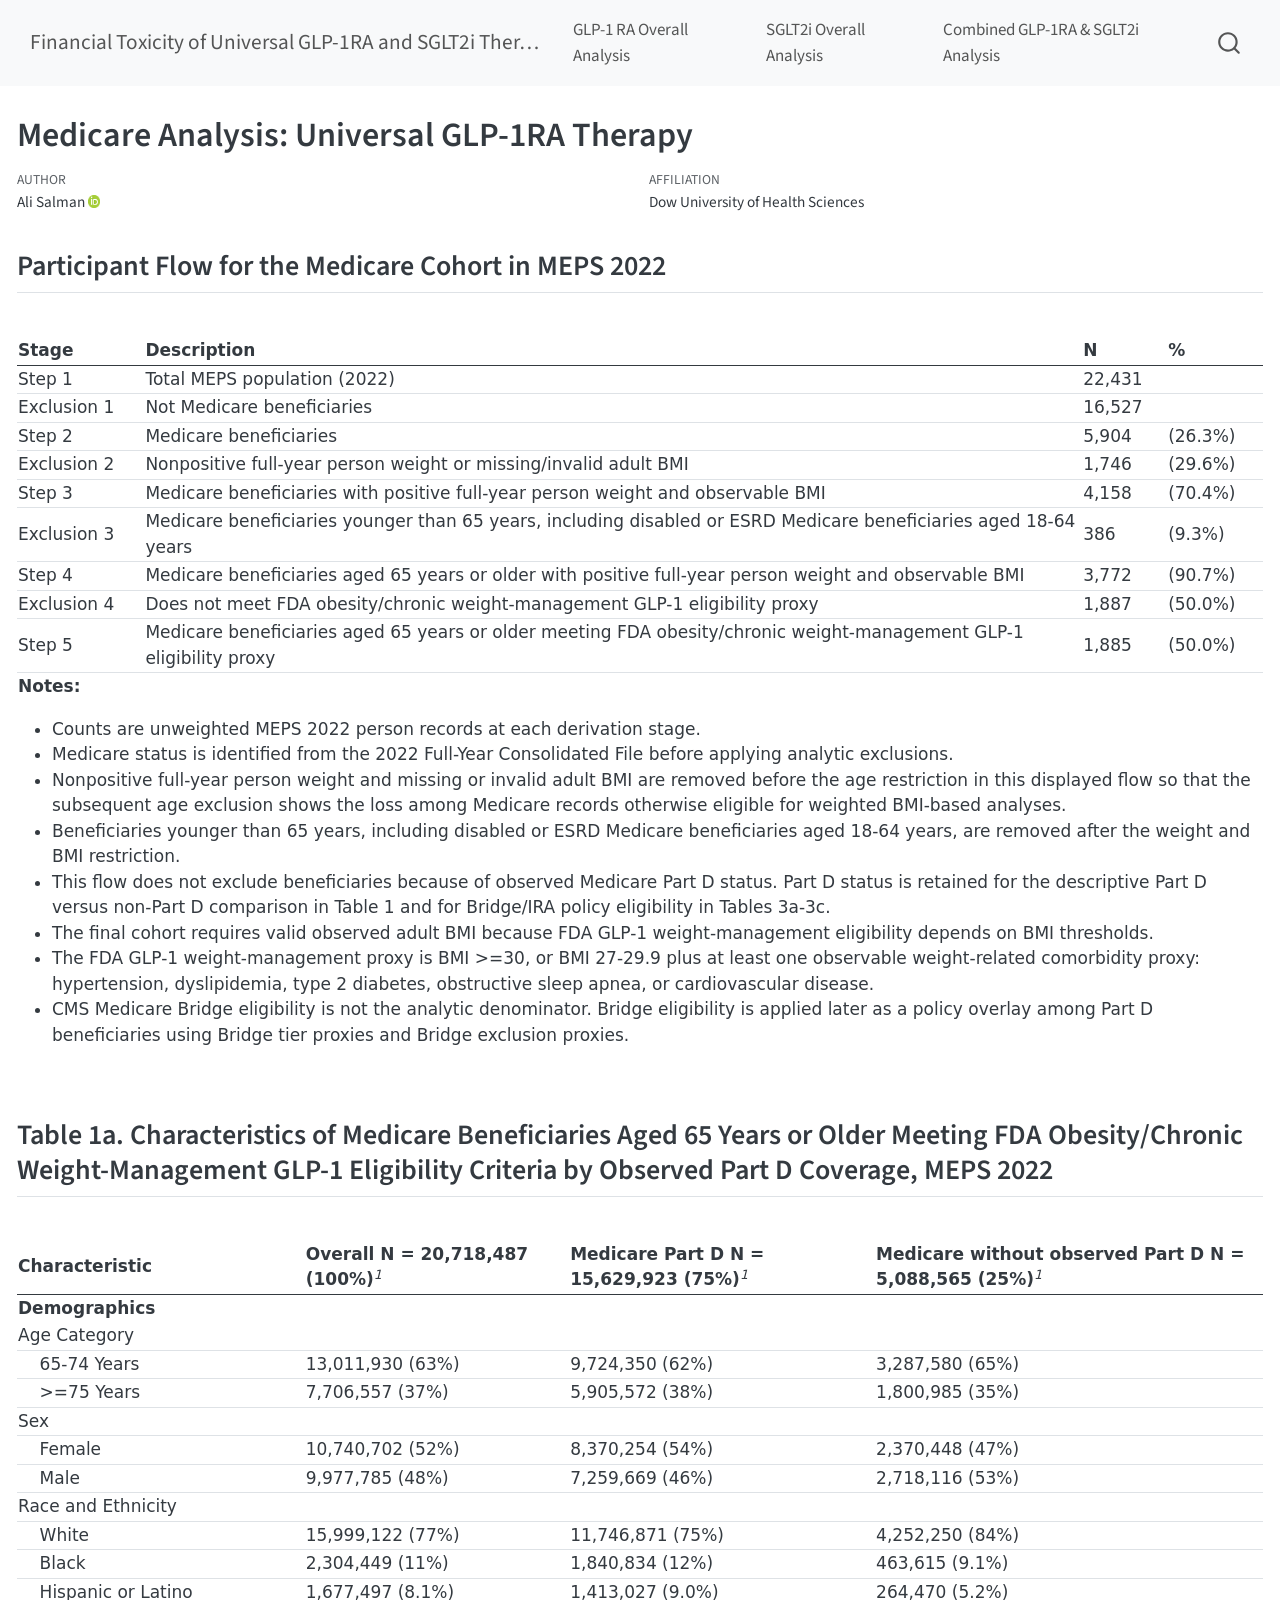
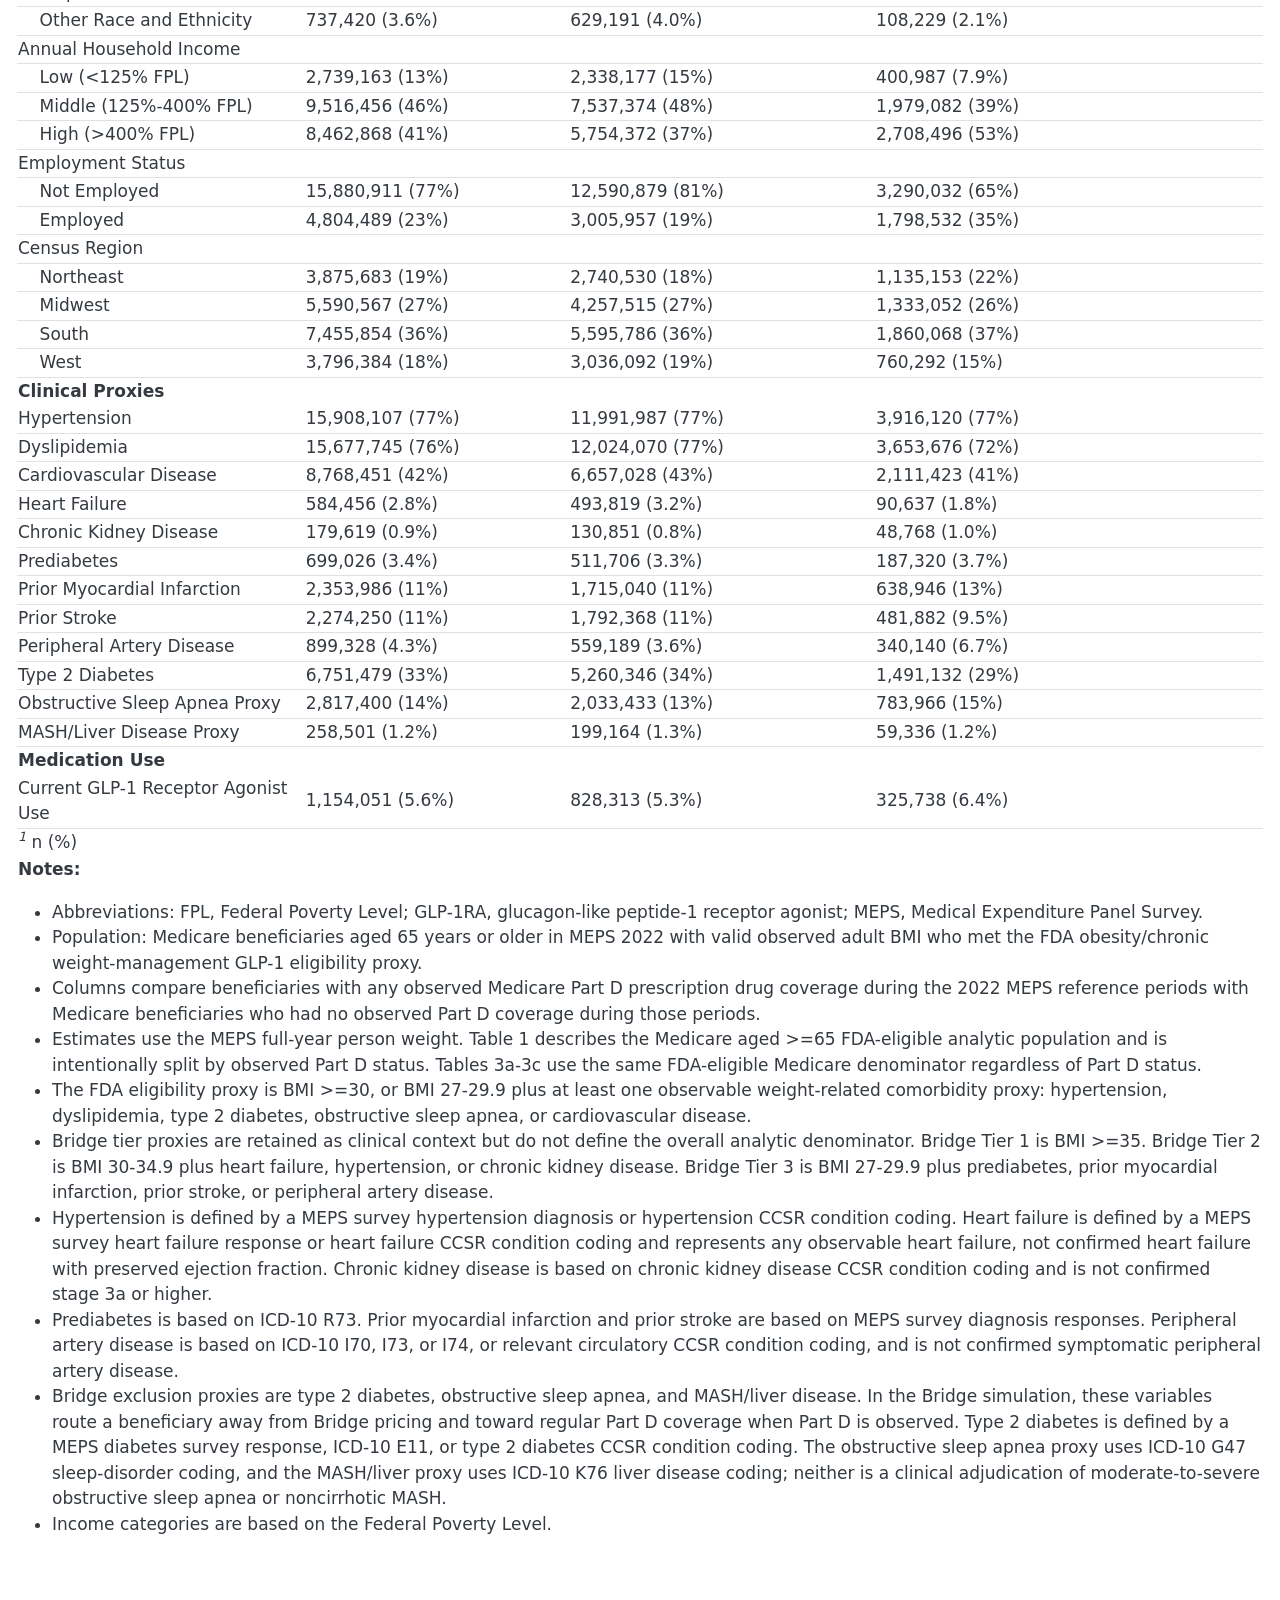
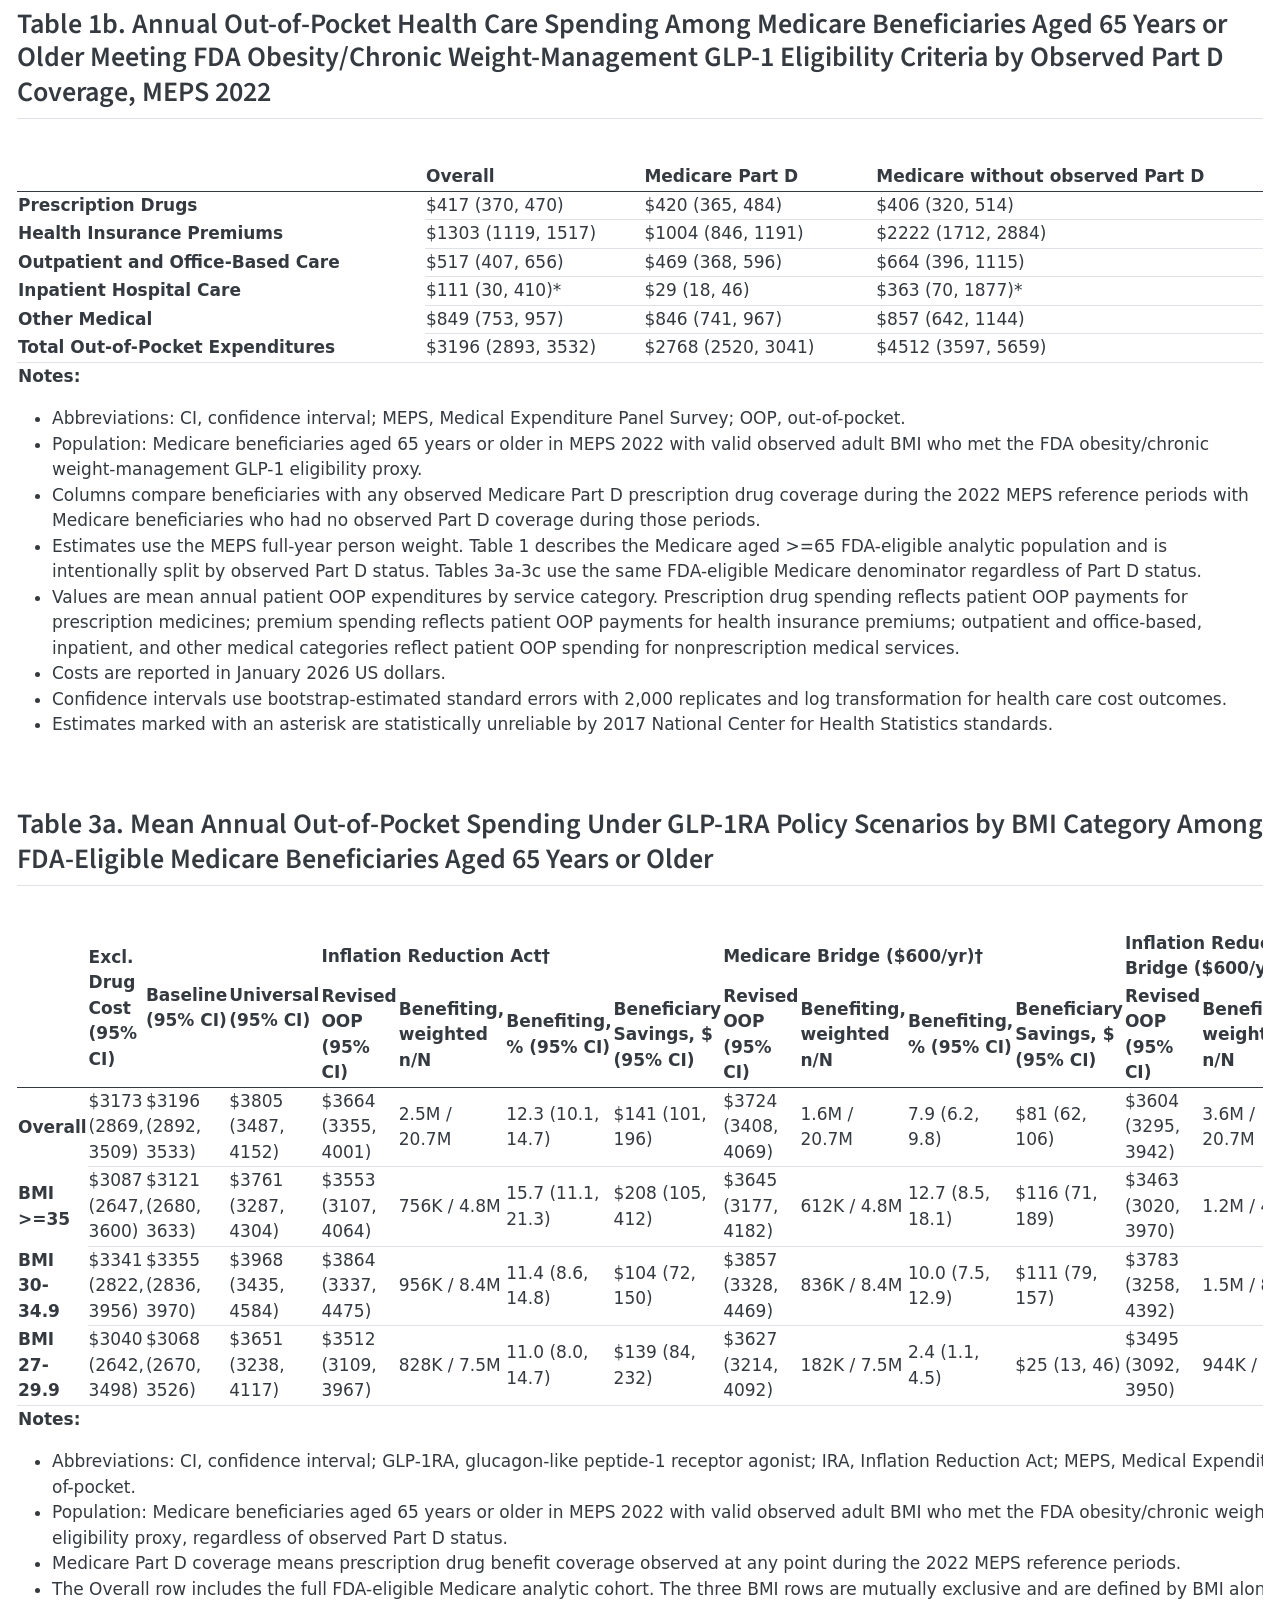
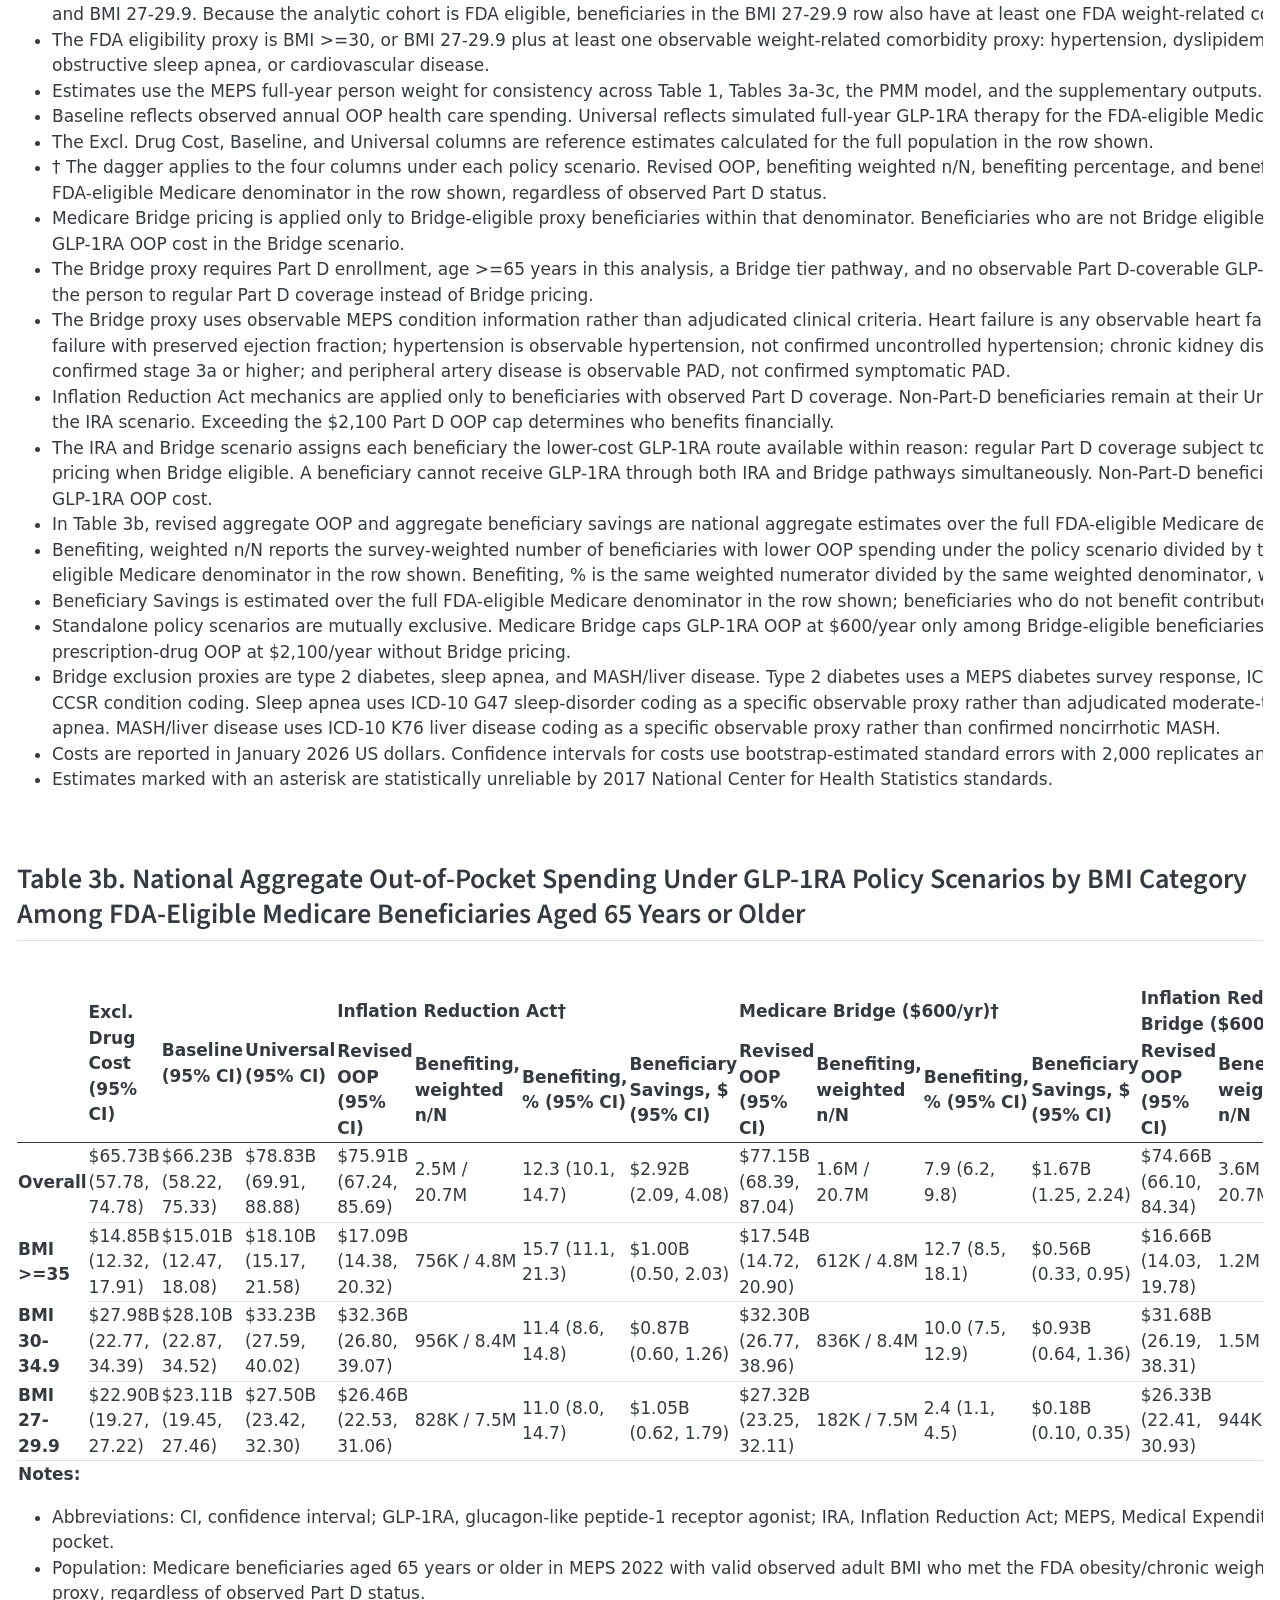
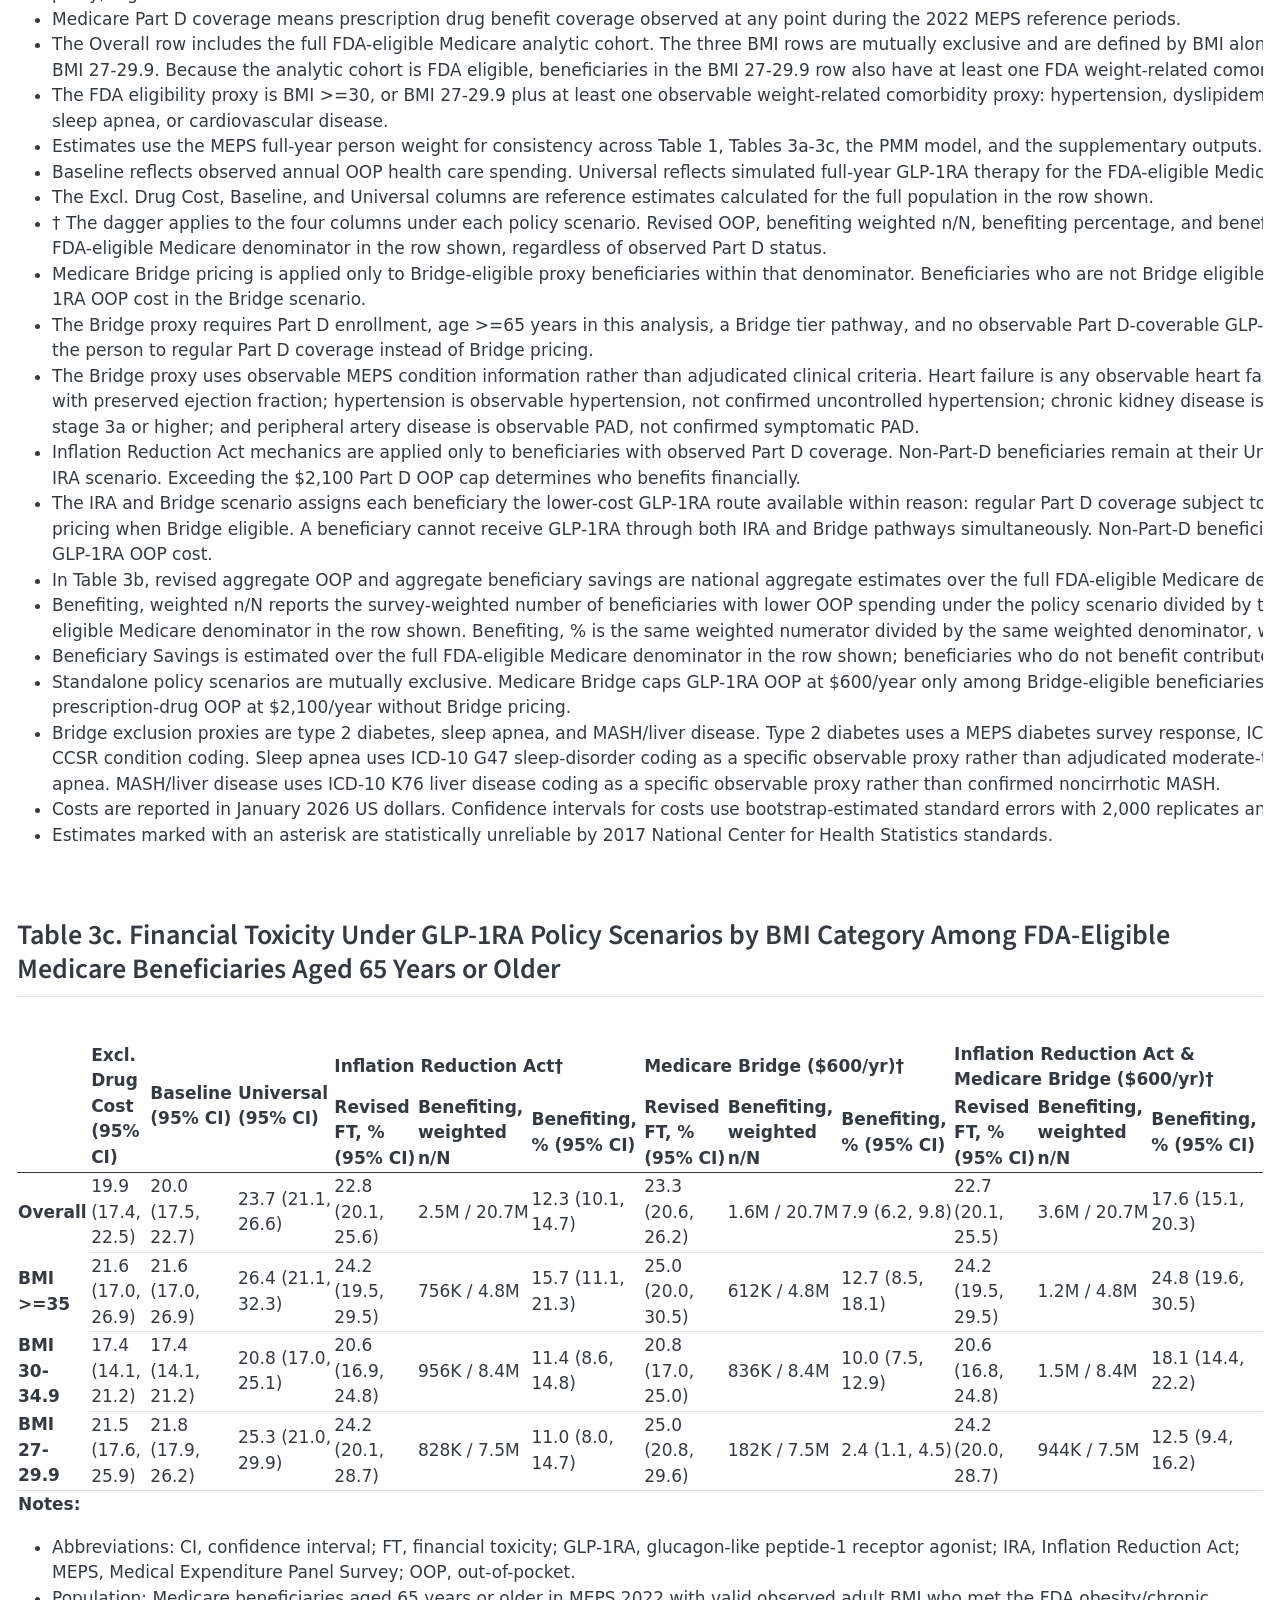
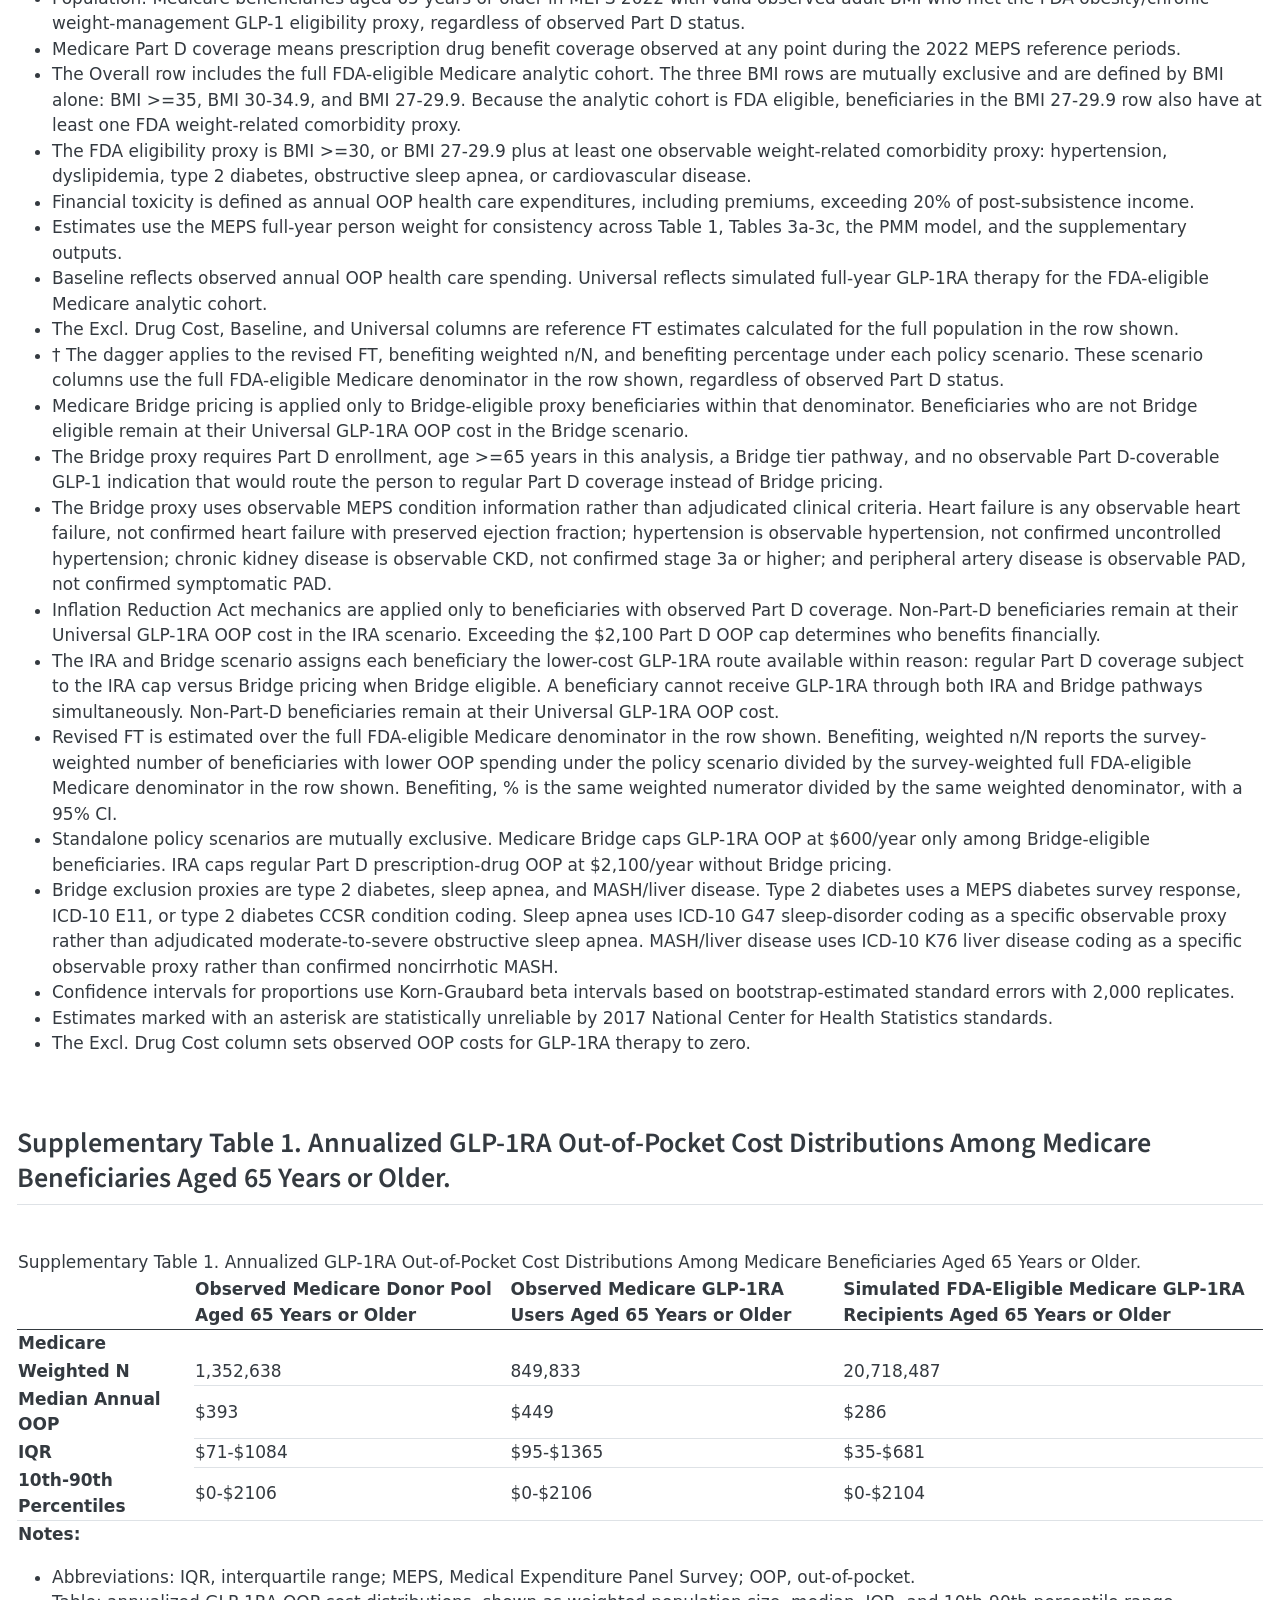
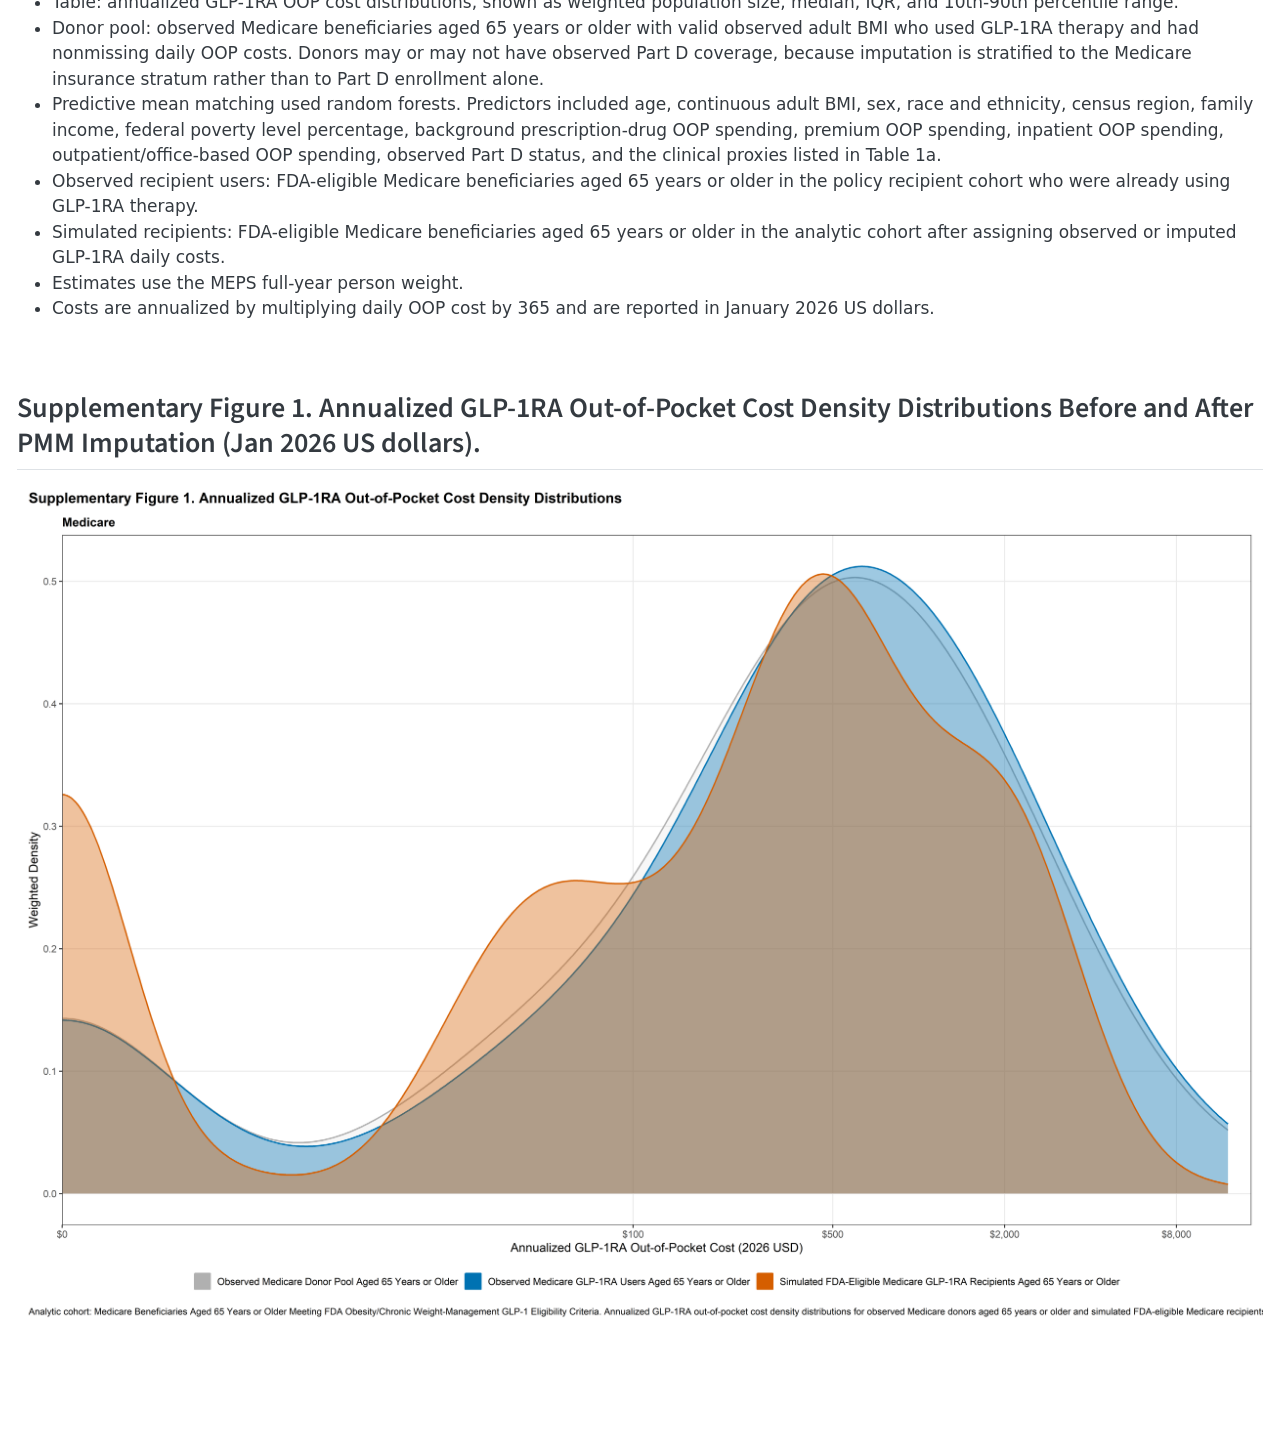
==== commit 2cadb9d4: "Revised analysis" ====
--- a/docs/quarto/medicare_partd_analysis.html
+++ b/docs/quarto/medicare_partd_analysis.html
@@ -8,7 +8,7 @@
 
 <meta name="author" content="Ali Salman">
 
-<title>Medicare Part D Analysis: Universal GLP-1RA and Targeted SGLT2i – Financial Toxicity of Universal GLP-1RA and SGLT2i Therapy</title>
+<title>Medicare Analysis: Universal GLP-1RA Therapy – Financial Toxicity of Universal GLP-1RA and SGLT2i Therapy</title>
 <style>
 /* Default styles provided by pandoc.
 ** See https://pandoc.org/MANUAL.html#variables-for-html for config info.
@@ -44,6 +44,9 @@
 <script src="../site_libs/bootstrap/bootstrap.min.js"></script>
 <link href="../site_libs/bootstrap/bootstrap-icons.css" rel="stylesheet">
 <link href="../site_libs/bootstrap/bootstrap-71246883a86ec6c6d8eb7eb0cf16fc95.min.css" rel="stylesheet" append-hash="true" id="quarto-bootstrap" data-mode="light">
+<script src="../site_libs/quarto-contrib/glightbox/glightbox.min.js"></script>
+<link href="../site_libs/quarto-contrib/glightbox/glightbox.min.css" rel="stylesheet">
+<link href="../site_libs/quarto-contrib/glightbox/lightbox.css" rel="stylesheet">
 <script id="quarto-search-options" type="application/json">{
   "location": "navbar",
   "copy-button": false,
@@ -124,7 +127,7 @@
 
 <header id="title-block-header" class="quarto-title-block default">
 <div class="quarto-title">
-<h1 class="title">Medicare Part D Analysis: Universal GLP-1RA and Targeted SGLT2i</h1>
+<h1 class="title">Medicare Analysis: Universal GLP-1RA Therapy</h1>
 </div>
 
 
@@ -157,61 +160,61 @@
 <div class="cell" data-layout-align="center">
 <section id="participant-flow-for-the-medicare-cohort-in-meps-2022" class="level2">
 <h2 class="anchored" data-anchor-id="participant-flow-for-the-medicare-cohort-in-meps-2022">Participant Flow for the Medicare Cohort in MEPS 2022</h2>
-<div id="kubtjibqwa" style="padding-left:0px;padding-right:0px;padding-top:10px;padding-bottom:10px;overflow-x:auto;overflow-y:auto;width:auto;height:auto;">
-<p><style>#kubtjibqwa table { font-family: system-ui, ‘Segoe UI’, Roboto, Helvetica, Arial, sans-serif, ‘Apple Color Emoji’, ‘Segoe UI Emoji’, ‘Segoe UI Symbol’, ‘Noto Color Emoji’; -webkit-font-smoothing: antialiased; -moz-osx-font-smoothing: grayscale; }</p>
-<p>#kubtjibqwa thead, #kubtjibqwa tbody, #kubtjibqwa tfoot, #kubtjibqwa tr, #kubtjibqwa td, #kubtjibqwa th { border-style: none; }</p>
-<p>#kubtjibqwa p { margin: 0; padding: 0; }</p>
-<p>#kubtjibqwa .gt_table { display: table; border-collapse: collapse; line-height: normal; margin-left: auto; margin-right: auto; color: #333333; font-size: 16px; font-weight: normal; font-style: normal; background-color: #FFFFFF; width: auto; border-top-style: solid; border-top-width: 2px; border-top-color: #A8A8A8; border-right-style: none; border-right-width: 2px; border-right-color: #D3D3D3; border-bottom-style: solid; border-bottom-width: 2px; border-bottom-color: #A8A8A8; border-left-style: none; border-left-width: 2px; border-left-color: #D3D3D3; }</p>
-<p>#kubtjibqwa .gt_caption { padding-top: 4px; padding-bottom: 4px; }</p>
-<p>#kubtjibqwa .gt_title { color: #333333; font-size: 125%; font-weight: initial; padding-top: 4px; padding-bottom: 4px; padding-left: 5px; padding-right: 5px; border-bottom-color: #FFFFFF; border-bottom-width: 0; }</p>
-<p>#kubtjibqwa .gt_subtitle { color: #333333; font-size: 85%; font-weight: initial; padding-top: 3px; padding-bottom: 5px; padding-left: 5px; padding-right: 5px; border-top-color: #FFFFFF; border-top-width: 0; }</p>
-<p>#kubtjibqwa .gt_heading { background-color: #FFFFFF; text-align: center; border-bottom-color: #FFFFFF; border-left-style: none; border-left-width: 1px; border-left-color: #D3D3D3; border-right-style: none; border-right-width: 1px; border-right-color: #D3D3D3; }</p>
-<p>#kubtjibqwa .gt_bottom_border { border-bottom-style: solid; border-bottom-width: 2px; border-bottom-color: #D3D3D3; }</p>
-<p>#kubtjibqwa .gt_col_headings { border-top-style: solid; border-top-width: 2px; border-top-color: #D3D3D3; border-bottom-style: solid; border-bottom-width: 2px; border-bottom-color: #D3D3D3; border-left-style: none; border-left-width: 1px; border-left-color: #D3D3D3; border-right-style: none; border-right-width: 1px; border-right-color: #D3D3D3; }</p>
-<p>#kubtjibqwa .gt_col_heading { color: #333333; background-color: #FFFFFF; font-size: 100%; font-weight: normal; text-transform: inherit; border-left-style: none; border-left-width: 1px; border-left-color: #D3D3D3; border-right-style: none; border-right-width: 1px; border-right-color: #D3D3D3; vertical-align: bottom; padding-top: 5px; padding-bottom: 6px; padding-left: 5px; padding-right: 5px; overflow-x: hidden; }</p>
-<p>#kubtjibqwa .gt_column_spanner_outer { color: #333333; background-color: #FFFFFF; font-size: 100%; font-weight: normal; text-transform: inherit; padding-top: 0; padding-bottom: 0; padding-left: 4px; padding-right: 4px; }</p>
-<p>#kubtjibqwa .gt_column_spanner_outer:first-child { padding-left: 0; }</p>
-<p>#kubtjibqwa .gt_column_spanner_outer:last-child { padding-right: 0; }</p>
-<p>#kubtjibqwa .gt_column_spanner { border-bottom-style: solid; border-bottom-width: 2px; border-bottom-color: #D3D3D3; vertical-align: bottom; padding-top: 5px; padding-bottom: 5px; overflow-x: hidden; display: inline-block; width: 100%; }</p>
-<p>#kubtjibqwa .gt_spanner_row { border-bottom-style: hidden; }</p>
-<p>#kubtjibqwa .gt_group_heading { padding-top: 8px; padding-bottom: 8px; padding-left: 5px; padding-right: 5px; color: #333333; background-color: #FFFFFF; font-size: 100%; font-weight: initial; text-transform: inherit; border-top-style: solid; border-top-width: 2px; border-top-color: #D3D3D3; border-bottom-style: solid; border-bottom-width: 2px; border-bottom-color: #D3D3D3; border-left-style: none; border-left-width: 1px; border-left-color: #D3D3D3; border-right-style: none; border-right-width: 1px; border-right-color: #D3D3D3; vertical-align: middle; text-align: left; }</p>
-<p>#kubtjibqwa .gt_empty_group_heading { padding: 0.5px; color: #333333; background-color: #FFFFFF; font-size: 100%; font-weight: initial; border-top-style: solid; border-top-width: 2px; border-top-color: #D3D3D3; border-bottom-style: solid; border-bottom-width: 2px; border-bottom-color: #D3D3D3; vertical-align: middle; }</p>
-<p>#kubtjibqwa .gt_from_md &gt; :first-child { margin-top: 0; }</p>
-<p>#kubtjibqwa .gt_from_md &gt; :last-child { margin-bottom: 0; }</p>
-<p>#kubtjibqwa .gt_row { padding-top: 8px; padding-bottom: 8px; padding-left: 5px; padding-right: 5px; margin: 10px; border-top-style: solid; border-top-width: 1px; border-top-color: #D3D3D3; border-left-style: none; border-left-width: 1px; border-left-color: #D3D3D3; border-right-style: none; border-right-width: 1px; border-right-color: #D3D3D3; vertical-align: middle; overflow-x: hidden; }</p>
-<p>#kubtjibqwa .gt_stub { color: #333333; background-color: #FFFFFF; font-size: 100%; font-weight: initial; text-transform: inherit; border-right-style: solid; border-right-width: 2px; border-right-color: #D3D3D3; padding-left: 5px; padding-right: 5px; }</p>
-<p>#kubtjibqwa .gt_stub_row_group { color: #333333; background-color: #FFFFFF; font-size: 100%; font-weight: initial; text-transform: inherit; border-right-style: solid; border-right-width: 2px; border-right-color: #D3D3D3; padding-left: 5px; padding-right: 5px; vertical-align: top; }</p>
-<p>#kubtjibqwa .gt_row_group_first td { border-top-width: 2px; }</p>
-<p>#kubtjibqwa .gt_row_group_first th { border-top-width: 2px; }</p>
-<p>#kubtjibqwa .gt_summary_row { color: #333333; background-color: #FFFFFF; text-transform: inherit; padding-top: 8px; padding-bottom: 8px; padding-left: 5px; padding-right: 5px; }</p>
-<p>#kubtjibqwa .gt_first_summary_row { border-top-style: solid; border-top-color: #D3D3D3; }</p>
-<p>#kubtjibqwa .gt_first_summary_row.thick { border-top-width: 2px; }</p>
-<p>#kubtjibqwa .gt_last_summary_row { padding-top: 8px; padding-bottom: 8px; padding-left: 5px; padding-right: 5px; border-bottom-style: solid; border-bottom-width: 2px; border-bottom-color: #D3D3D3; }</p>
-<p>#kubtjibqwa .gt_grand_summary_row { color: #333333; background-color: #FFFFFF; text-transform: inherit; padding-top: 8px; padding-bottom: 8px; padding-left: 5px; padding-right: 5px; }</p>
-<p>#kubtjibqwa .gt_first_grand_summary_row { padding-top: 8px; padding-bottom: 8px; padding-left: 5px; padding-right: 5px; border-top-style: double; border-top-width: 6px; border-top-color: #D3D3D3; }</p>
-<p>#kubtjibqwa .gt_last_grand_summary_row_top { padding-top: 8px; padding-bottom: 8px; padding-left: 5px; padding-right: 5px; border-bottom-style: double; border-bottom-width: 6px; border-bottom-color: #D3D3D3; }</p>
-<p>#kubtjibqwa .gt_striped { background-color: rgba(128, 128, 128, 0.05); }</p>
-<p>#kubtjibqwa .gt_table_body { border-top-style: solid; border-top-width: 2px; border-top-color: #D3D3D3; border-bottom-style: solid; border-bottom-width: 2px; border-bottom-color: #D3D3D3; }</p>
-<p>#kubtjibqwa .gt_footnotes { color: #333333; background-color: #FFFFFF; border-bottom-style: none; border-bottom-width: 2px; border-bottom-color: #D3D3D3; border-left-style: none; border-left-width: 2px; border-left-color: #D3D3D3; border-right-style: none; border-right-width: 2px; border-right-color: #D3D3D3; }</p>
-<p>#kubtjibqwa .gt_footnote { margin: 0px; font-size: 90%; padding-top: 4px; padding-bottom: 4px; padding-left: 5px; padding-right: 5px; }</p>
-<p>#kubtjibqwa .gt_sourcenotes { color: #333333; background-color: #FFFFFF; border-bottom-style: none; border-bottom-width: 2px; border-bottom-color: #D3D3D3; border-left-style: none; border-left-width: 2px; border-left-color: #D3D3D3; border-right-style: none; border-right-width: 2px; border-right-color: #D3D3D3; }</p>
-<p>#kubtjibqwa .gt_sourcenote { font-size: 90%; padding-top: 4px; padding-bottom: 4px; padding-left: 5px; padding-right: 5px; }</p>
-<p>#kubtjibqwa .gt_left { text-align: left; }</p>
-<p>#kubtjibqwa .gt_center { text-align: center; }</p>
-<p>#kubtjibqwa .gt_right { text-align: right; font-variant-numeric: tabular-nums; }</p>
-<p>#kubtjibqwa .gt_font_normal { font-weight: normal; }</p>
-<p>#kubtjibqwa .gt_font_bold { font-weight: bold; }</p>
-<p>#kubtjibqwa .gt_font_italic { font-style: italic; }</p>
-<p>#kubtjibqwa .gt_super { font-size: 65%; }</p>
-<p>#kubtjibqwa .gt_footnote_marks { font-size: 75%; vertical-align: 0.4em; position: initial; }</p>
-<p>#kubtjibqwa .gt_asterisk { font-size: 100%; vertical-align: 0; }</p>
-<p>#kubtjibqwa .gt_indent_1 { text-indent: 5px; }</p>
-<p>#kubtjibqwa .gt_indent_2 { text-indent: 10px; }</p>
-<p>#kubtjibqwa .gt_indent_3 { text-indent: 15px; }</p>
-<p>#kubtjibqwa .gt_indent_4 { text-indent: 20px; }</p>
-<p>#kubtjibqwa .gt_indent_5 { text-indent: 25px; }</p>
-<p>#kubtjibqwa .katex-display { display: inline-flex !important; margin-bottom: 0.75em !important; }</p>
-#kubtjibqwa div.Reactable &gt; div.rt-table &gt; div.rt-thead &gt; div.rt-tr.rt-tr-group-header &gt; div.rt-th-group:after { height: 0px !important; } </style>
+<div id="rndwfoepyd" style="padding-left:0px;padding-right:0px;padding-top:10px;padding-bottom:10px;overflow-x:auto;overflow-y:auto;width:auto;height:auto;">
+<p><style>#rndwfoepyd table { font-family: system-ui, ‘Segoe UI’, Roboto, Helvetica, Arial, sans-serif, ‘Apple Color Emoji’, ‘Segoe UI Emoji’, ‘Segoe UI Symbol’, ‘Noto Color Emoji’; -webkit-font-smoothing: antialiased; -moz-osx-font-smoothing: grayscale; }</p>
+<p>#rndwfoepyd thead, #rndwfoepyd tbody, #rndwfoepyd tfoot, #rndwfoepyd tr, #rndwfoepyd td, #rndwfoepyd th { border-style: none; }</p>
+<p>#rndwfoepyd p { margin: 0; padding: 0; }</p>
+<p>#rndwfoepyd .gt_table { display: table; border-collapse: collapse; line-height: normal; margin-left: auto; margin-right: auto; color: #333333; font-size: 16px; font-weight: normal; font-style: normal; background-color: #FFFFFF; width: auto; border-top-style: solid; border-top-width: 2px; border-top-color: #A8A8A8; border-right-style: none; border-right-width: 2px; border-right-color: #D3D3D3; border-bottom-style: solid; border-bottom-width: 2px; border-bottom-color: #A8A8A8; border-left-style: none; border-left-width: 2px; border-left-color: #D3D3D3; }</p>
+<p>#rndwfoepyd .gt_caption { padding-top: 4px; padding-bottom: 4px; }</p>
+<p>#rndwfoepyd .gt_title { color: #333333; font-size: 125%; font-weight: initial; padding-top: 4px; padding-bottom: 4px; padding-left: 5px; padding-right: 5px; border-bottom-color: #FFFFFF; border-bottom-width: 0; }</p>
+<p>#rndwfoepyd .gt_subtitle { color: #333333; font-size: 85%; font-weight: initial; padding-top: 3px; padding-bottom: 5px; padding-left: 5px; padding-right: 5px; border-top-color: #FFFFFF; border-top-width: 0; }</p>
+<p>#rndwfoepyd .gt_heading { background-color: #FFFFFF; text-align: center; border-bottom-color: #FFFFFF; border-left-style: none; border-left-width: 1px; border-left-color: #D3D3D3; border-right-style: none; border-right-width: 1px; border-right-color: #D3D3D3; }</p>
+<p>#rndwfoepyd .gt_bottom_border { border-bottom-style: solid; border-bottom-width: 2px; border-bottom-color: #D3D3D3; }</p>
+<p>#rndwfoepyd .gt_col_headings { border-top-style: solid; border-top-width: 2px; border-top-color: #D3D3D3; border-bottom-style: solid; border-bottom-width: 2px; border-bottom-color: #D3D3D3; border-left-style: none; border-left-width: 1px; border-left-color: #D3D3D3; border-right-style: none; border-right-width: 1px; border-right-color: #D3D3D3; }</p>
+<p>#rndwfoepyd .gt_col_heading { color: #333333; background-color: #FFFFFF; font-size: 100%; font-weight: normal; text-transform: inherit; border-left-style: none; border-left-width: 1px; border-left-color: #D3D3D3; border-right-style: none; border-right-width: 1px; border-right-color: #D3D3D3; vertical-align: bottom; padding-top: 5px; padding-bottom: 6px; padding-left: 5px; padding-right: 5px; overflow-x: hidden; }</p>
+<p>#rndwfoepyd .gt_column_spanner_outer { color: #333333; background-color: #FFFFFF; font-size: 100%; font-weight: normal; text-transform: inherit; padding-top: 0; padding-bottom: 0; padding-left: 4px; padding-right: 4px; }</p>
+<p>#rndwfoepyd .gt_column_spanner_outer:first-child { padding-left: 0; }</p>
+<p>#rndwfoepyd .gt_column_spanner_outer:last-child { padding-right: 0; }</p>
+<p>#rndwfoepyd .gt_column_spanner { border-bottom-style: solid; border-bottom-width: 2px; border-bottom-color: #D3D3D3; vertical-align: bottom; padding-top: 5px; padding-bottom: 5px; overflow-x: hidden; display: inline-block; width: 100%; }</p>
+<p>#rndwfoepyd .gt_spanner_row { border-bottom-style: hidden; }</p>
+<p>#rndwfoepyd .gt_group_heading { padding-top: 8px; padding-bottom: 8px; padding-left: 5px; padding-right: 5px; color: #333333; background-color: #FFFFFF; font-size: 100%; font-weight: initial; text-transform: inherit; border-top-style: solid; border-top-width: 2px; border-top-color: #D3D3D3; border-bottom-style: solid; border-bottom-width: 2px; border-bottom-color: #D3D3D3; border-left-style: none; border-left-width: 1px; border-left-color: #D3D3D3; border-right-style: none; border-right-width: 1px; border-right-color: #D3D3D3; vertical-align: middle; text-align: left; }</p>
+<p>#rndwfoepyd .gt_empty_group_heading { padding: 0.5px; color: #333333; background-color: #FFFFFF; font-size: 100%; font-weight: initial; border-top-style: solid; border-top-width: 2px; border-top-color: #D3D3D3; border-bottom-style: solid; border-bottom-width: 2px; border-bottom-color: #D3D3D3; vertical-align: middle; }</p>
+<p>#rndwfoepyd .gt_from_md &gt; :first-child { margin-top: 0; }</p>
+<p>#rndwfoepyd .gt_from_md &gt; :last-child { margin-bottom: 0; }</p>
+<p>#rndwfoepyd .gt_row { padding-top: 8px; padding-bottom: 8px; padding-left: 5px; padding-right: 5px; margin: 10px; border-top-style: solid; border-top-width: 1px; border-top-color: #D3D3D3; border-left-style: none; border-left-width: 1px; border-left-color: #D3D3D3; border-right-style: none; border-right-width: 1px; border-right-color: #D3D3D3; vertical-align: middle; overflow-x: hidden; }</p>
+<p>#rndwfoepyd .gt_stub { color: #333333; background-color: #FFFFFF; font-size: 100%; font-weight: initial; text-transform: inherit; border-right-style: solid; border-right-width: 2px; border-right-color: #D3D3D3; padding-left: 5px; padding-right: 5px; }</p>
+<p>#rndwfoepyd .gt_stub_row_group { color: #333333; background-color: #FFFFFF; font-size: 100%; font-weight: initial; text-transform: inherit; border-right-style: solid; border-right-width: 2px; border-right-color: #D3D3D3; padding-left: 5px; padding-right: 5px; vertical-align: top; }</p>
+<p>#rndwfoepyd .gt_row_group_first td { border-top-width: 2px; }</p>
+<p>#rndwfoepyd .gt_row_group_first th { border-top-width: 2px; }</p>
+<p>#rndwfoepyd .gt_summary_row { color: #333333; background-color: #FFFFFF; text-transform: inherit; padding-top: 8px; padding-bottom: 8px; padding-left: 5px; padding-right: 5px; }</p>
+<p>#rndwfoepyd .gt_first_summary_row { border-top-style: solid; border-top-color: #D3D3D3; }</p>
+<p>#rndwfoepyd .gt_first_summary_row.thick { border-top-width: 2px; }</p>
+<p>#rndwfoepyd .gt_last_summary_row { padding-top: 8px; padding-bottom: 8px; padding-left: 5px; padding-right: 5px; border-bottom-style: solid; border-bottom-width: 2px; border-bottom-color: #D3D3D3; }</p>
+<p>#rndwfoepyd .gt_grand_summary_row { color: #333333; background-color: #FFFFFF; text-transform: inherit; padding-top: 8px; padding-bottom: 8px; padding-left: 5px; padding-right: 5px; }</p>
+<p>#rndwfoepyd .gt_first_grand_summary_row { padding-top: 8px; padding-bottom: 8px; padding-left: 5px; padding-right: 5px; border-top-style: double; border-top-width: 6px; border-top-color: #D3D3D3; }</p>
+<p>#rndwfoepyd .gt_last_grand_summary_row_top { padding-top: 8px; padding-bottom: 8px; padding-left: 5px; padding-right: 5px; border-bottom-style: double; border-bottom-width: 6px; border-bottom-color: #D3D3D3; }</p>
+<p>#rndwfoepyd .gt_striped { background-color: rgba(128, 128, 128, 0.05); }</p>
+<p>#rndwfoepyd .gt_table_body { border-top-style: solid; border-top-width: 2px; border-top-color: #D3D3D3; border-bottom-style: solid; border-bottom-width: 2px; border-bottom-color: #D3D3D3; }</p>
+<p>#rndwfoepyd .gt_footnotes { color: #333333; background-color: #FFFFFF; border-bottom-style: none; border-bottom-width: 2px; border-bottom-color: #D3D3D3; border-left-style: none; border-left-width: 2px; border-left-color: #D3D3D3; border-right-style: none; border-right-width: 2px; border-right-color: #D3D3D3; }</p>
+<p>#rndwfoepyd .gt_footnote { margin: 0px; font-size: 90%; padding-top: 4px; padding-bottom: 4px; padding-left: 5px; padding-right: 5px; }</p>
+<p>#rndwfoepyd .gt_sourcenotes { color: #333333; background-color: #FFFFFF; border-bottom-style: none; border-bottom-width: 2px; border-bottom-color: #D3D3D3; border-left-style: none; border-left-width: 2px; border-left-color: #D3D3D3; border-right-style: none; border-right-width: 2px; border-right-color: #D3D3D3; }</p>
+<p>#rndwfoepyd .gt_sourcenote { font-size: 90%; padding-top: 4px; padding-bottom: 4px; padding-left: 5px; padding-right: 5px; }</p>
+<p>#rndwfoepyd .gt_left { text-align: left; }</p>
+<p>#rndwfoepyd .gt_center { text-align: center; }</p>
+<p>#rndwfoepyd .gt_right { text-align: right; font-variant-numeric: tabular-nums; }</p>
+<p>#rndwfoepyd .gt_font_normal { font-weight: normal; }</p>
+<p>#rndwfoepyd .gt_font_bold { font-weight: bold; }</p>
+<p>#rndwfoepyd .gt_font_italic { font-style: italic; }</p>
+<p>#rndwfoepyd .gt_super { font-size: 65%; }</p>
+<p>#rndwfoepyd .gt_footnote_marks { font-size: 75%; vertical-align: 0.4em; position: initial; }</p>
+<p>#rndwfoepyd .gt_asterisk { font-size: 100%; vertical-align: 0; }</p>
+<p>#rndwfoepyd .gt_indent_1 { text-indent: 5px; }</p>
+<p>#rndwfoepyd .gt_indent_2 { text-indent: 10px; }</p>
+<p>#rndwfoepyd .gt_indent_3 { text-indent: 15px; }</p>
+<p>#rndwfoepyd .gt_indent_4 { text-indent: 20px; }</p>
+<p>#rndwfoepyd .gt_indent_5 { text-indent: 25px; }</p>
+<p>#rndwfoepyd .katex-display { display: inline-flex !important; margin-bottom: 0.75em !important; }</p>
+#rndwfoepyd div.Reactable &gt; div.rt-table &gt; div.rt-thead &gt; div.rt-tr.rt-tr-group-header &gt; div.rt-th-group:after { height: 0px !important; } </style>
 </p><table class="gt_table" data-quarto-disable-processing="false" data-quarto-bootstrap="false">
 <thead>
 <tr class="gt_col_headings">
@@ -331,13 +334,13 @@
 Exclusion 4
 </td>
 <td headers="Description" class="gt_row gt_left">
-Does not meet observable CMS GLP-1 Bridge BMI/comorbidity pathway criteria
+Does not meet FDA obesity/chronic weight-management GLP-1 eligibility proxy
 </td>
 <td headers="N" class="gt_row gt_right">
-2,565
+1,887
 </td>
 <td headers="%" class="gt_row gt_right">
-(68.0%)
+(50.0%)
 </td>
 </tr>
 <tr>
@@ -345,20 +348,20 @@
 Step 5
 </td>
 <td headers="Description" class="gt_row gt_left">
-Medicare beneficiaries aged 65 years or older meeting observable CMS GLP-1 Bridge BMI/comorbidity pathway criteria
+Medicare beneficiaries aged 65 years or older meeting FDA obesity/chronic weight-management GLP-1 eligibility proxy
 </td>
 <td headers="N" class="gt_row gt_right">
-1,207
+1,885
 </td>
 <td headers="%" class="gt_row gt_right">
-(32.0%)
+(50.0%)
 </td>
 </tr>
 </tbody>
 <tfoot>
 <tr class="gt_sourcenotes">
 <td class="gt_sourcenote" colspan="4">
-<span data-qmd-base64="[base64]"><span class="gt_from_md"><strong>Notes:</strong>
+<span data-qmd-base64="[base64]"><span class="gt_from_md"><strong>Notes:</strong>
 <p></p>
 <ul>
 <li>
@@ -374,13 +377,16 @@
 Beneficiaries younger than 65 years, including disabled or ESRD Medicare beneficiaries aged 18-64 years, are removed after the weight and BMI restriction.
 </li>
 <li>
-This flow does not exclude beneficiaries because of observed Medicare Part D status. Part D status is retained for the descriptive Part D versus non-Part D comparison in Table 1 and for the policy-specific denominator in Tables 3a-3c.
-</li>
-<li>
-The final cohort requires valid observed adult BMI because the CMS Bridge proxy depends on BMI thresholds.
-</li>
-<li>
-The BMI/comorbidity pathway approximates the CMS Medicare GLP-1 Bridge clinical pathways using MEPS public-use BMI and condition information: BMI &gt;=35; BMI 30-34.9 with an observable proxy for heart failure, uncontrolled hypertension, or chronic kidney disease; or BMI 27-29.9 with an observable proxy for prediabetes, prior myocardial infarction, prior stroke, or peripheral artery disease.
+This flow does not exclude beneficiaries because of observed Medicare Part D status. Part D status is retained for the descriptive Part D versus non-Part D comparison in Table 1 and for Bridge/IRA policy eligibility in Tables 3a-3c.
+</li>
+<li>
+The final cohort requires valid observed adult BMI because FDA GLP-1 weight-management eligibility depends on BMI thresholds.
+</li>
+<li>
+The FDA GLP-1 weight-management proxy is BMI &gt;=30, or BMI 27-29.9 plus at least one observable weight-related comorbidity proxy: hypertension, dyslipidemia, type 2 diabetes, obstructive sleep apnea, or cardiovascular disease.
+</li>
+<li>
+CMS Medicare Bridge eligibility is not the analytic denominator. Bridge eligibility is applied later as a policy overlay among Part D beneficiaries using Bridge tier proxies and Bridge exclusion proxies.
 </li>
 </ul>
 </span></span>
@@ -390,63 +396,63 @@
 </table>
 </div>
 </section>
-<section id="table-1a.-characteristics-of-medicare-beneficiaries-aged-65-years-or-older-meeting-observable-cms-bridge-bmicomorbidity-pathway-criteria-by-observed-part-d-coverage-meps-2022" class="level2">
-<h2 class="anchored" data-anchor-id="table-1a.-characteristics-of-medicare-beneficiaries-aged-65-years-or-older-meeting-observable-cms-bridge-bmicomorbidity-pathway-criteria-by-observed-part-d-coverage-meps-2022">Table 1a. Characteristics of Medicare Beneficiaries Aged 65 Years or Older Meeting Observable CMS Bridge BMI/Comorbidity Pathway Criteria by Observed Part D Coverage, MEPS 2022</h2>
-<div id="vcvpifrgwu" style="padding-left:0px;padding-right:0px;padding-top:10px;padding-bottom:10px;overflow-x:auto;overflow-y:auto;width:auto;height:auto;">
-<p><style>#vcvpifrgwu table { font-family: system-ui, ‘Segoe UI’, Roboto, Helvetica, Arial, sans-serif, ‘Apple Color Emoji’, ‘Segoe UI Emoji’, ‘Segoe UI Symbol’, ‘Noto Color Emoji’; -webkit-font-smoothing: antialiased; -moz-osx-font-smoothing: grayscale; }</p>
-<p>#vcvpifrgwu thead, #vcvpifrgwu tbody, #vcvpifrgwu tfoot, #vcvpifrgwu tr, #vcvpifrgwu td, #vcvpifrgwu th { border-style: none; }</p>
-<p>#vcvpifrgwu p { margin: 0; padding: 0; }</p>
-<p>#vcvpifrgwu .gt_table { display: table; border-collapse: collapse; line-height: normal; margin-left: auto; margin-right: auto; color: #333333; font-size: 16px; font-weight: normal; font-style: normal; background-color: #FFFFFF; width: auto; border-top-style: solid; border-top-width: 2px; border-top-color: #A8A8A8; border-right-style: none; border-right-width: 2px; border-right-color: #D3D3D3; border-bottom-style: solid; border-bottom-width: 2px; border-bottom-color: #A8A8A8; border-left-style: none; border-left-width: 2px; border-left-color: #D3D3D3; }</p>
-<p>#vcvpifrgwu .gt_caption { padding-top: 4px; padding-bottom: 4px; }</p>
-<p>#vcvpifrgwu .gt_title { color: #333333; font-size: 125%; font-weight: initial; padding-top: 4px; padding-bottom: 4px; padding-left: 5px; padding-right: 5px; border-bottom-color: #FFFFFF; border-bottom-width: 0; }</p>
-<p>#vcvpifrgwu .gt_subtitle { color: #333333; font-size: 85%; font-weight: initial; padding-top: 3px; padding-bottom: 5px; padding-left: 5px; padding-right: 5px; border-top-color: #FFFFFF; border-top-width: 0; }</p>
-<p>#vcvpifrgwu .gt_heading { background-color: #FFFFFF; text-align: center; border-bottom-color: #FFFFFF; border-left-style: none; border-left-width: 1px; border-left-color: #D3D3D3; border-right-style: none; border-right-width: 1px; border-right-color: #D3D3D3; }</p>
-<p>#vcvpifrgwu .gt_bottom_border { border-bottom-style: solid; border-bottom-width: 2px; border-bottom-color: #D3D3D3; }</p>
-<p>#vcvpifrgwu .gt_col_headings { border-top-style: solid; border-top-width: 2px; border-top-color: #D3D3D3; border-bottom-style: solid; border-bottom-width: 2px; border-bottom-color: #D3D3D3; border-left-style: none; border-left-width: 1px; border-left-color: #D3D3D3; border-right-style: none; border-right-width: 1px; border-right-color: #D3D3D3; }</p>
-<p>#vcvpifrgwu .gt_col_heading { color: #333333; background-color: #FFFFFF; font-size: 100%; font-weight: normal; text-transform: inherit; border-left-style: none; border-left-width: 1px; border-left-color: #D3D3D3; border-right-style: none; border-right-width: 1px; border-right-color: #D3D3D3; vertical-align: bottom; padding-top: 5px; padding-bottom: 6px; padding-left: 5px; padding-right: 5px; overflow-x: hidden; }</p>
-<p>#vcvpifrgwu .gt_column_spanner_outer { color: #333333; background-color: #FFFFFF; font-size: 100%; font-weight: normal; text-transform: inherit; padding-top: 0; padding-bottom: 0; padding-left: 4px; padding-right: 4px; }</p>
-<p>#vcvpifrgwu .gt_column_spanner_outer:first-child { padding-left: 0; }</p>
-<p>#vcvpifrgwu .gt_column_spanner_outer:last-child { padding-right: 0; }</p>
-<p>#vcvpifrgwu .gt_column_spanner { border-bottom-style: solid; border-bottom-width: 2px; border-bottom-color: #D3D3D3; vertical-align: bottom; padding-top: 5px; padding-bottom: 5px; overflow-x: hidden; display: inline-block; width: 100%; }</p>
-<p>#vcvpifrgwu .gt_spanner_row { border-bottom-style: hidden; }</p>
-<p>#vcvpifrgwu .gt_group_heading { padding-top: 8px; padding-bottom: 8px; padding-left: 5px; padding-right: 5px; color: #333333; background-color: #FFFFFF; font-size: 100%; font-weight: initial; text-transform: inherit; border-top-style: solid; border-top-width: 2px; border-top-color: #D3D3D3; border-bottom-style: solid; border-bottom-width: 2px; border-bottom-color: #D3D3D3; border-left-style: none; border-left-width: 1px; border-left-color: #D3D3D3; border-right-style: none; border-right-width: 1px; border-right-color: #D3D3D3; vertical-align: middle; text-align: left; }</p>
-<p>#vcvpifrgwu .gt_empty_group_heading { padding: 0.5px; color: #333333; background-color: #FFFFFF; font-size: 100%; font-weight: initial; border-top-style: solid; border-top-width: 2px; border-top-color: #D3D3D3; border-bottom-style: solid; border-bottom-width: 2px; border-bottom-color: #D3D3D3; vertical-align: middle; }</p>
-<p>#vcvpifrgwu .gt_from_md &gt; :first-child { margin-top: 0; }</p>
-<p>#vcvpifrgwu .gt_from_md &gt; :last-child { margin-bottom: 0; }</p>
-<p>#vcvpifrgwu .gt_row { padding-top: 8px; padding-bottom: 8px; padding-left: 5px; padding-right: 5px; margin: 10px; border-top-style: solid; border-top-width: 1px; border-top-color: #D3D3D3; border-left-style: none; border-left-width: 1px; border-left-color: #D3D3D3; border-right-style: none; border-right-width: 1px; border-right-color: #D3D3D3; vertical-align: middle; overflow-x: hidden; }</p>
-<p>#vcvpifrgwu .gt_stub { color: #333333; background-color: #FFFFFF; font-size: 100%; font-weight: initial; text-transform: inherit; border-right-style: solid; border-right-width: 2px; border-right-color: #D3D3D3; padding-left: 5px; padding-right: 5px; }</p>
-<p>#vcvpifrgwu .gt_stub_row_group { color: #333333; background-color: #FFFFFF; font-size: 100%; font-weight: initial; text-transform: inherit; border-right-style: solid; border-right-width: 2px; border-right-color: #D3D3D3; padding-left: 5px; padding-right: 5px; vertical-align: top; }</p>
-<p>#vcvpifrgwu .gt_row_group_first td { border-top-width: 2px; }</p>
-<p>#vcvpifrgwu .gt_row_group_first th { border-top-width: 2px; }</p>
-<p>#vcvpifrgwu .gt_summary_row { color: #333333; background-color: #FFFFFF; text-transform: inherit; padding-top: 8px; padding-bottom: 8px; padding-left: 5px; padding-right: 5px; }</p>
-<p>#vcvpifrgwu .gt_first_summary_row { border-top-style: solid; border-top-color: #D3D3D3; }</p>
-<p>#vcvpifrgwu .gt_first_summary_row.thick { border-top-width: 2px; }</p>
-<p>#vcvpifrgwu .gt_last_summary_row { padding-top: 8px; padding-bottom: 8px; padding-left: 5px; padding-right: 5px; border-bottom-style: solid; border-bottom-width: 2px; border-bottom-color: #D3D3D3; }</p>
-<p>#vcvpifrgwu .gt_grand_summary_row { color: #333333; background-color: #FFFFFF; text-transform: inherit; padding-top: 8px; padding-bottom: 8px; padding-left: 5px; padding-right: 5px; }</p>
-<p>#vcvpifrgwu .gt_first_grand_summary_row { padding-top: 8px; padding-bottom: 8px; padding-left: 5px; padding-right: 5px; border-top-style: double; border-top-width: 6px; border-top-color: #D3D3D3; }</p>
-<p>#vcvpifrgwu .gt_last_grand_summary_row_top { padding-top: 8px; padding-bottom: 8px; padding-left: 5px; padding-right: 5px; border-bottom-style: double; border-bottom-width: 6px; border-bottom-color: #D3D3D3; }</p>
-<p>#vcvpifrgwu .gt_striped { background-color: rgba(128, 128, 128, 0.05); }</p>
-<p>#vcvpifrgwu .gt_table_body { border-top-style: solid; border-top-width: 2px; border-top-color: #D3D3D3; border-bottom-style: solid; border-bottom-width: 2px; border-bottom-color: #D3D3D3; }</p>
-<p>#vcvpifrgwu .gt_footnotes { color: #333333; background-color: #FFFFFF; border-bottom-style: none; border-bottom-width: 2px; border-bottom-color: #D3D3D3; border-left-style: none; border-left-width: 2px; border-left-color: #D3D3D3; border-right-style: none; border-right-width: 2px; border-right-color: #D3D3D3; }</p>
-<p>#vcvpifrgwu .gt_footnote { margin: 0px; font-size: 90%; padding-top: 4px; padding-bottom: 4px; padding-left: 5px; padding-right: 5px; }</p>
-<p>#vcvpifrgwu .gt_sourcenotes { color: #333333; background-color: #FFFFFF; border-bottom-style: none; border-bottom-width: 2px; border-bottom-color: #D3D3D3; border-left-style: none; border-left-width: 2px; border-left-color: #D3D3D3; border-right-style: none; border-right-width: 2px; border-right-color: #D3D3D3; }</p>
-<p>#vcvpifrgwu .gt_sourcenote { font-size: 90%; padding-top: 4px; padding-bottom: 4px; padding-left: 5px; padding-right: 5px; }</p>
-<p>#vcvpifrgwu .gt_left { text-align: left; }</p>
-<p>#vcvpifrgwu .gt_center { text-align: center; }</p>
-<p>#vcvpifrgwu .gt_right { text-align: right; font-variant-numeric: tabular-nums; }</p>
-<p>#vcvpifrgwu .gt_font_normal { font-weight: normal; }</p>
-<p>#vcvpifrgwu .gt_font_bold { font-weight: bold; }</p>
-<p>#vcvpifrgwu .gt_font_italic { font-style: italic; }</p>
-<p>#vcvpifrgwu .gt_super { font-size: 65%; }</p>
-<p>#vcvpifrgwu .gt_footnote_marks { font-size: 75%; vertical-align: 0.4em; position: initial; }</p>
-<p>#vcvpifrgwu .gt_asterisk { font-size: 100%; vertical-align: 0; }</p>
-<p>#vcvpifrgwu .gt_indent_1 { text-indent: 5px; }</p>
-<p>#vcvpifrgwu .gt_indent_2 { text-indent: 10px; }</p>
-<p>#vcvpifrgwu .gt_indent_3 { text-indent: 15px; }</p>
-<p>#vcvpifrgwu .gt_indent_4 { text-indent: 20px; }</p>
-<p>#vcvpifrgwu .gt_indent_5 { text-indent: 25px; }</p>
-<p>#vcvpifrgwu .katex-display { display: inline-flex !important; margin-bottom: 0.75em !important; }</p>
-#vcvpifrgwu div.Reactable &gt; div.rt-table &gt; div.rt-thead &gt; div.rt-tr.rt-tr-group-header &gt; div.rt-th-group:after { height: 0px !important; } </style>
+<section id="table-1a.-characteristics-of-medicare-beneficiaries-aged-65-years-or-older-meeting-fda-obesitychronic-weight-management-glp-1-eligibility-criteria-by-observed-part-d-coverage-meps-2022" class="level2">
+<h2 class="anchored" data-anchor-id="table-1a.-characteristics-of-medicare-beneficiaries-aged-65-years-or-older-meeting-fda-obesitychronic-weight-management-glp-1-eligibility-criteria-by-observed-part-d-coverage-meps-2022">Table 1a. Characteristics of Medicare Beneficiaries Aged 65 Years or Older Meeting FDA Obesity/Chronic Weight-Management GLP-1 Eligibility Criteria by Observed Part D Coverage, MEPS 2022</h2>
+<div id="dfdbrtrfjx" style="padding-left:0px;padding-right:0px;padding-top:10px;padding-bottom:10px;overflow-x:auto;overflow-y:auto;width:auto;height:auto;">
+<p><style>#dfdbrtrfjx table { font-family: system-ui, ‘Segoe UI’, Roboto, Helvetica, Arial, sans-serif, ‘Apple Color Emoji’, ‘Segoe UI Emoji’, ‘Segoe UI Symbol’, ‘Noto Color Emoji’; -webkit-font-smoothing: antialiased; -moz-osx-font-smoothing: grayscale; }</p>
+<p>#dfdbrtrfjx thead, #dfdbrtrfjx tbody, #dfdbrtrfjx tfoot, #dfdbrtrfjx tr, #dfdbrtrfjx td, #dfdbrtrfjx th { border-style: none; }</p>
+<p>#dfdbrtrfjx p { margin: 0; padding: 0; }</p>
+<p>#dfdbrtrfjx .gt_table { display: table; border-collapse: collapse; line-height: normal; margin-left: auto; margin-right: auto; color: #333333; font-size: 16px; font-weight: normal; font-style: normal; background-color: #FFFFFF; width: auto; border-top-style: solid; border-top-width: 2px; border-top-color: #A8A8A8; border-right-style: none; border-right-width: 2px; border-right-color: #D3D3D3; border-bottom-style: solid; border-bottom-width: 2px; border-bottom-color: #A8A8A8; border-left-style: none; border-left-width: 2px; border-left-color: #D3D3D3; }</p>
+<p>#dfdbrtrfjx .gt_caption { padding-top: 4px; padding-bottom: 4px; }</p>
+<p>#dfdbrtrfjx .gt_title { color: #333333; font-size: 125%; font-weight: initial; padding-top: 4px; padding-bottom: 4px; padding-left: 5px; padding-right: 5px; border-bottom-color: #FFFFFF; border-bottom-width: 0; }</p>
+<p>#dfdbrtrfjx .gt_subtitle { color: #333333; font-size: 85%; font-weight: initial; padding-top: 3px; padding-bottom: 5px; padding-left: 5px; padding-right: 5px; border-top-color: #FFFFFF; border-top-width: 0; }</p>
+<p>#dfdbrtrfjx .gt_heading { background-color: #FFFFFF; text-align: center; border-bottom-color: #FFFFFF; border-left-style: none; border-left-width: 1px; border-left-color: #D3D3D3; border-right-style: none; border-right-width: 1px; border-right-color: #D3D3D3; }</p>
+<p>#dfdbrtrfjx .gt_bottom_border { border-bottom-style: solid; border-bottom-width: 2px; border-bottom-color: #D3D3D3; }</p>
+<p>#dfdbrtrfjx .gt_col_headings { border-top-style: solid; border-top-width: 2px; border-top-color: #D3D3D3; border-bottom-style: solid; border-bottom-width: 2px; border-bottom-color: #D3D3D3; border-left-style: none; border-left-width: 1px; border-left-color: #D3D3D3; border-right-style: none; border-right-width: 1px; border-right-color: #D3D3D3; }</p>
+<p>#dfdbrtrfjx .gt_col_heading { color: #333333; background-color: #FFFFFF; font-size: 100%; font-weight: normal; text-transform: inherit; border-left-style: none; border-left-width: 1px; border-left-color: #D3D3D3; border-right-style: none; border-right-width: 1px; border-right-color: #D3D3D3; vertical-align: bottom; padding-top: 5px; padding-bottom: 6px; padding-left: 5px; padding-right: 5px; overflow-x: hidden; }</p>
+<p>#dfdbrtrfjx .gt_column_spanner_outer { color: #333333; background-color: #FFFFFF; font-size: 100%; font-weight: normal; text-transform: inherit; padding-top: 0; padding-bottom: 0; padding-left: 4px; padding-right: 4px; }</p>
+<p>#dfdbrtrfjx .gt_column_spanner_outer:first-child { padding-left: 0; }</p>
+<p>#dfdbrtrfjx .gt_column_spanner_outer:last-child { padding-right: 0; }</p>
+<p>#dfdbrtrfjx .gt_column_spanner { border-bottom-style: solid; border-bottom-width: 2px; border-bottom-color: #D3D3D3; vertical-align: bottom; padding-top: 5px; padding-bottom: 5px; overflow-x: hidden; display: inline-block; width: 100%; }</p>
+<p>#dfdbrtrfjx .gt_spanner_row { border-bottom-style: hidden; }</p>
+<p>#dfdbrtrfjx .gt_group_heading { padding-top: 8px; padding-bottom: 8px; padding-left: 5px; padding-right: 5px; color: #333333; background-color: #FFFFFF; font-size: 100%; font-weight: initial; text-transform: inherit; border-top-style: solid; border-top-width: 2px; border-top-color: #D3D3D3; border-bottom-style: solid; border-bottom-width: 2px; border-bottom-color: #D3D3D3; border-left-style: none; border-left-width: 1px; border-left-color: #D3D3D3; border-right-style: none; border-right-width: 1px; border-right-color: #D3D3D3; vertical-align: middle; text-align: left; }</p>
+<p>#dfdbrtrfjx .gt_empty_group_heading { padding: 0.5px; color: #333333; background-color: #FFFFFF; font-size: 100%; font-weight: initial; border-top-style: solid; border-top-width: 2px; border-top-color: #D3D3D3; border-bottom-style: solid; border-bottom-width: 2px; border-bottom-color: #D3D3D3; vertical-align: middle; }</p>
+<p>#dfdbrtrfjx .gt_from_md &gt; :first-child { margin-top: 0; }</p>
+<p>#dfdbrtrfjx .gt_from_md &gt; :last-child { margin-bottom: 0; }</p>
+<p>#dfdbrtrfjx .gt_row { padding-top: 8px; padding-bottom: 8px; padding-left: 5px; padding-right: 5px; margin: 10px; border-top-style: solid; border-top-width: 1px; border-top-color: #D3D3D3; border-left-style: none; border-left-width: 1px; border-left-color: #D3D3D3; border-right-style: none; border-right-width: 1px; border-right-color: #D3D3D3; vertical-align: middle; overflow-x: hidden; }</p>
+<p>#dfdbrtrfjx .gt_stub { color: #333333; background-color: #FFFFFF; font-size: 100%; font-weight: initial; text-transform: inherit; border-right-style: solid; border-right-width: 2px; border-right-color: #D3D3D3; padding-left: 5px; padding-right: 5px; }</p>
+<p>#dfdbrtrfjx .gt_stub_row_group { color: #333333; background-color: #FFFFFF; font-size: 100%; font-weight: initial; text-transform: inherit; border-right-style: solid; border-right-width: 2px; border-right-color: #D3D3D3; padding-left: 5px; padding-right: 5px; vertical-align: top; }</p>
+<p>#dfdbrtrfjx .gt_row_group_first td { border-top-width: 2px; }</p>
+<p>#dfdbrtrfjx .gt_row_group_first th { border-top-width: 2px; }</p>
+<p>#dfdbrtrfjx .gt_summary_row { color: #333333; background-color: #FFFFFF; text-transform: inherit; padding-top: 8px; padding-bottom: 8px; padding-left: 5px; padding-right: 5px; }</p>
+<p>#dfdbrtrfjx .gt_first_summary_row { border-top-style: solid; border-top-color: #D3D3D3; }</p>
+<p>#dfdbrtrfjx .gt_first_summary_row.thick { border-top-width: 2px; }</p>
+<p>#dfdbrtrfjx .gt_last_summary_row { padding-top: 8px; padding-bottom: 8px; padding-left: 5px; padding-right: 5px; border-bottom-style: solid; border-bottom-width: 2px; border-bottom-color: #D3D3D3; }</p>
+<p>#dfdbrtrfjx .gt_grand_summary_row { color: #333333; background-color: #FFFFFF; text-transform: inherit; padding-top: 8px; padding-bottom: 8px; padding-left: 5px; padding-right: 5px; }</p>
+<p>#dfdbrtrfjx .gt_first_grand_summary_row { padding-top: 8px; padding-bottom: 8px; padding-left: 5px; padding-right: 5px; border-top-style: double; border-top-width: 6px; border-top-color: #D3D3D3; }</p>
+<p>#dfdbrtrfjx .gt_last_grand_summary_row_top { padding-top: 8px; padding-bottom: 8px; padding-left: 5px; padding-right: 5px; border-bottom-style: double; border-bottom-width: 6px; border-bottom-color: #D3D3D3; }</p>
+<p>#dfdbrtrfjx .gt_striped { background-color: rgba(128, 128, 128, 0.05); }</p>
+<p>#dfdbrtrfjx .gt_table_body { border-top-style: solid; border-top-width: 2px; border-top-color: #D3D3D3; border-bottom-style: solid; border-bottom-width: 2px; border-bottom-color: #D3D3D3; }</p>
+<p>#dfdbrtrfjx .gt_footnotes { color: #333333; background-color: #FFFFFF; border-bottom-style: none; border-bottom-width: 2px; border-bottom-color: #D3D3D3; border-left-style: none; border-left-width: 2px; border-left-color: #D3D3D3; border-right-style: none; border-right-width: 2px; border-right-color: #D3D3D3; }</p>
+<p>#dfdbrtrfjx .gt_footnote { margin: 0px; font-size: 90%; padding-top: 4px; padding-bottom: 4px; padding-left: 5px; padding-right: 5px; }</p>
+<p>#dfdbrtrfjx .gt_sourcenotes { color: #333333; background-color: #FFFFFF; border-bottom-style: none; border-bottom-width: 2px; border-bottom-color: #D3D3D3; border-left-style: none; border-left-width: 2px; border-left-color: #D3D3D3; border-right-style: none; border-right-width: 2px; border-right-color: #D3D3D3; }</p>
+<p>#dfdbrtrfjx .gt_sourcenote { font-size: 90%; padding-top: 4px; padding-bottom: 4px; padding-left: 5px; padding-right: 5px; }</p>
+<p>#dfdbrtrfjx .gt_left { text-align: left; }</p>
+<p>#dfdbrtrfjx .gt_center { text-align: center; }</p>
+<p>#dfdbrtrfjx .gt_right { text-align: right; font-variant-numeric: tabular-nums; }</p>
+<p>#dfdbrtrfjx .gt_font_normal { font-weight: normal; }</p>
+<p>#dfdbrtrfjx .gt_font_bold { font-weight: bold; }</p>
+<p>#dfdbrtrfjx .gt_font_italic { font-style: italic; }</p>
+<p>#dfdbrtrfjx .gt_super { font-size: 65%; }</p>
+<p>#dfdbrtrfjx .gt_footnote_marks { font-size: 75%; vertical-align: 0.4em; position: initial; }</p>
+<p>#dfdbrtrfjx .gt_asterisk { font-size: 100%; vertical-align: 0; }</p>
+<p>#dfdbrtrfjx .gt_indent_1 { text-indent: 5px; }</p>
+<p>#dfdbrtrfjx .gt_indent_2 { text-indent: 10px; }</p>
+<p>#dfdbrtrfjx .gt_indent_3 { text-indent: 15px; }</p>
+<p>#dfdbrtrfjx .gt_indent_4 { text-indent: 20px; }</p>
+<p>#dfdbrtrfjx .gt_indent_5 { text-indent: 25px; }</p>
+<p>#dfdbrtrfjx .katex-display { display: inline-flex !important; margin-bottom: 0.75em !important; }</p>
+#dfdbrtrfjx div.Reactable &gt; div.rt-table &gt; div.rt-thead &gt; div.rt-tr.rt-tr-group-header &gt; div.rt-th-group:after { height: 0px !important; } </style>
 </p><table class="gt_table" data-quarto-disable-processing="false" data-quarto-bootstrap="false">
 <thead>
 <tr class="gt_col_headings">
@@ -454,13 +460,13 @@
 <span data-qmd-base64="KipDaGFyYWN0ZXJpc3RpYyoq"><span class="gt_from_md"><strong>Characteristic</strong></span></span>
 </th>
 <th class="gt_col_heading gt_columns_bottom_border gt_center" rowspan="1" colspan="1" scope="col" id="stat_0">
-<span data-qmd-base64="KipPdmVyYWxsKioKTiA9IDEzLDIyNiw1MDYgKDEwMCUp"><span class="gt_from_md"><strong>Overall</strong> N = 13,226,506 (100%)</span></span><span class="gt_footnote_marks" style="white-space:nowrap;font-style:italic;font-weight:normal;line-height:0;"><sup>1</sup></span>
+<span data-qmd-base64="KipPdmVyYWxsKioKTiA9IDIwLDcxOCw0ODcgKDEwMCUp"><span class="gt_from_md"><strong>Overall</strong> N = 20,718,487 (100%)</span></span><span class="gt_footnote_marks" style="white-space:nowrap;font-style:italic;font-weight:normal;line-height:0;"><sup>1</sup></span>
 </th>
 <th class="gt_col_heading gt_columns_bottom_border gt_center" rowspan="1" colspan="1" scope="col" id="stat_1">
-<span data-qmd-base64="KipNZWRpY2FyZSBQYXJ0IEQqKgpOID0gMTAsMTAyLDAyNCAoNzYlKQ=="><span class="gt_from_md"><strong>Medicare Part D</strong> N = 10,102,024 (76%)</span></span><span class="gt_footnote_marks" style="white-space:nowrap;font-style:italic;font-weight:normal;line-height:0;"><sup>1</sup></span>
+<span data-qmd-base64="KipNZWRpY2FyZSBQYXJ0IEQqKgpOID0gMTUsNjI5LDkyMyAoNzUlKQ=="><span class="gt_from_md"><strong>Medicare Part D</strong> N = 15,629,923 (75%)</span></span><span class="gt_footnote_marks" style="white-space:nowrap;font-style:italic;font-weight:normal;line-height:0;"><sup>1</sup></span>
 </th>
 <th class="gt_col_heading gt_columns_bottom_border gt_center" rowspan="1" colspan="1" scope="col" id="stat_2">
-<span data-qmd-base64="KipNZWRpY2FyZSB3aXRob3V0IG9ic2VydmVkIFBhcnQgRCoqCk4gPSAzLDEyNCw0ODIgKDI0JSk="><span class="gt_from_md"><strong>Medicare without observed Part D</strong> N = 3,124,482 (24%)</span></span><span class="gt_footnote_marks" style="white-space:nowrap;font-style:italic;font-weight:normal;line-height:0;"><sup>1</sup></span>
+<span data-qmd-base64="KipNZWRpY2FyZSB3aXRob3V0IG9ic2VydmVkIFBhcnQgRCoqCk4gPSA1LDA4OCw1NjUgKDI1JSk="><span class="gt_from_md"><strong>Medicare without observed Part D</strong> N = 5,088,565 (25%)</span></span><span class="gt_footnote_marks" style="white-space:nowrap;font-style:italic;font-weight:normal;line-height:0;"><sup>1</sup></span>
 </th>
 </tr>
 </thead>
@@ -489,13 +495,13 @@
 &nbsp;&nbsp;&nbsp;&nbsp;65-74 Years
 </td>
 <td headers="Demographics  stat_0" class="gt_row gt_center">
-8,163,312 (62%)
+13,011,930 (63%)
 </td>
 <td headers="Demographics  stat_1" class="gt_row gt_center">
-6,220,586 (62%)
+9,724,350 (62%)
 </td>
 <td headers="Demographics  stat_2" class="gt_row gt_center">
-1,942,726 (62%)
+3,287,580 (65%)
 </td>
 </tr>
 <tr>
@@ -503,13 +509,13 @@
 &nbsp;&nbsp;&nbsp;&nbsp;&gt;=75 Years
 </td>
 <td headers="Demographics  stat_0" class="gt_row gt_center">
-5,063,194 (38%)
+7,706,557 (37%)
 </td>
 <td headers="Demographics  stat_1" class="gt_row gt_center">
-3,881,438 (38%)
+5,905,572 (38%)
 </td>
 <td headers="Demographics  stat_2" class="gt_row gt_center">
-1,181,755 (38%)
+1,800,985 (35%)
 </td>
 </tr>
 <tr>
@@ -531,13 +537,13 @@
 &nbsp;&nbsp;&nbsp;&nbsp;Female
 </td>
 <td headers="Demographics  stat_0" class="gt_row gt_center">
-6,566,622 (50%)
+10,740,702 (52%)
 </td>
 <td headers="Demographics  stat_1" class="gt_row gt_center">
-5,134,840 (51%)
+8,370,254 (54%)
 </td>
 <td headers="Demographics  stat_2" class="gt_row gt_center">
-1,431,782 (46%)
+2,370,448 (47%)
 </td>
 </tr>
 <tr>
@@ -545,13 +551,13 @@
 &nbsp;&nbsp;&nbsp;&nbsp;Male
 </td>
 <td headers="Demographics  stat_0" class="gt_row gt_center">
-6,659,883 (50%)
+9,977,785 (48%)
 </td>
 <td headers="Demographics  stat_1" class="gt_row gt_center">
-4,967,184 (49%)
+7,259,669 (46%)
 </td>
 <td headers="Demographics  stat_2" class="gt_row gt_center">
-1,692,699 (54%)
+2,718,116 (53%)
 </td>
 </tr>
 <tr>
@@ -573,13 +579,13 @@
 &nbsp;&nbsp;&nbsp;&nbsp;White
 </td>
 <td headers="Demographics  stat_0" class="gt_row gt_center">
-10,214,686 (77%)
+15,999,122 (77%)
 </td>
 <td headers="Demographics  stat_1" class="gt_row gt_center">
-7,603,227 (75%)
+11,746,871 (75%)
 </td>
 <td headers="Demographics  stat_2" class="gt_row gt_center">
-2,611,459 (84%)
+4,252,250 (84%)
 </td>
 </tr>
 <tr>
@@ -587,13 +593,13 @@
 &nbsp;&nbsp;&nbsp;&nbsp;Black
 </td>
 <td headers="Demographics  stat_0" class="gt_row gt_center">
-1,692,675 (13%)
+2,304,449 (11%)
 </td>
 <td headers="Demographics  stat_1" class="gt_row gt_center">
-1,369,738 (14%)
+1,840,834 (12%)
 </td>
 <td headers="Demographics  stat_2" class="gt_row gt_center">
-322,937 (10%)
+463,615 (9.1%)
 </td>
 </tr>
 <tr>
@@ -601,13 +607,13 @@
 &nbsp;&nbsp;&nbsp;&nbsp;Hispanic or Latino
 </td>
 <td headers="Demographics  stat_0" class="gt_row gt_center">
-802,398 (6.1%)
+1,677,497 (8.1%)
 </td>
 <td headers="Demographics  stat_1" class="gt_row gt_center">
-703,175 (7.0%)
+1,413,027 (9.0%)
 </td>
 <td headers="Demographics  stat_2" class="gt_row gt_center">
-99,224 (3.2%)
+264,470 (5.2%)
 </td>
 </tr>
 <tr>
@@ -615,13 +621,13 @@
 &nbsp;&nbsp;&nbsp;&nbsp;Other Race and Ethnicity
 </td>
 <td headers="Demographics  stat_0" class="gt_row gt_center">
-516,746 (3.9%)
+737,420 (3.6%)
 </td>
 <td headers="Demographics  stat_1" class="gt_row gt_center">
-425,884 (4.2%)
+629,191 (4.0%)
 </td>
 <td headers="Demographics  stat_2" class="gt_row gt_center">
-90,862 (2.9%)
+108,229 (2.1%)
 </td>
 </tr>
 <tr>
@@ -643,13 +649,13 @@
 &nbsp;&nbsp;&nbsp;&nbsp;Low (&lt;125% FPL)
 </td>
 <td headers="Demographics  stat_0" class="gt_row gt_center">
-1,790,968 (14%)
+2,739,163 (13%)
 </td>
 <td headers="Demographics  stat_1" class="gt_row gt_center">
-1,505,134 (15%)
+2,338,177 (15%)
 </td>
 <td headers="Demographics  stat_2" class="gt_row gt_center">
-285,834 (9.1%)
+400,987 (7.9%)
 </td>
 </tr>
 <tr>
@@ -657,13 +663,13 @@
 &nbsp;&nbsp;&nbsp;&nbsp;Middle (125%-400% FPL)
 </td>
 <td headers="Demographics  stat_0" class="gt_row gt_center">
-6,419,956 (49%)
+9,516,456 (46%)
 </td>
 <td headers="Demographics  stat_1" class="gt_row gt_center">
-5,152,757 (51%)
+7,537,374 (48%)
 </td>
 <td headers="Demographics  stat_2" class="gt_row gt_center">
-1,267,199 (41%)
+1,979,082 (39%)
 </td>
 </tr>
 <tr>
@@ -671,13 +677,13 @@
 &nbsp;&nbsp;&nbsp;&nbsp;High (&gt;400% FPL)
 </td>
 <td headers="Demographics  stat_0" class="gt_row gt_center">
-5,015,582 (38%)
+8,462,868 (41%)
 </td>
 <td headers="Demographics  stat_1" class="gt_row gt_center">
-3,444,133 (34%)
+5,754,372 (37%)
 </td>
 <td headers="Demographics  stat_2" class="gt_row gt_center">
-1,571,449 (50%)
+2,708,496 (53%)
 </td>
 </tr>
 <tr>
@@ -699,13 +705,13 @@
 &nbsp;&nbsp;&nbsp;&nbsp;Not Employed
 </td>
 <td headers="Demographics  stat_0" class="gt_row gt_center">
-10,557,645 (80%)
+15,880,911 (77%)
 </td>
 <td headers="Demographics  stat_1" class="gt_row gt_center">
-8,372,617 (83%)
+12,590,879 (81%)
 </td>
 <td headers="Demographics  stat_2" class="gt_row gt_center">
-2,185,028 (70%)
+3,290,032 (65%)
 </td>
 </tr>
 <tr>
@@ -713,13 +719,13 @@
 &nbsp;&nbsp;&nbsp;&nbsp;Employed
 </td>
 <td headers="Demographics  stat_0" class="gt_row gt_center">
-2,649,587 (20%)
+4,804,489 (23%)
 </td>
 <td headers="Demographics  stat_1" class="gt_row gt_center">
-1,710,134 (17%)
+3,005,957 (19%)
 </td>
 <td headers="Demographics  stat_2" class="gt_row gt_center">
-939,453 (30%)
+1,798,532 (35%)
 </td>
 </tr>
 <tr>
@@ -741,13 +747,13 @@
 &nbsp;&nbsp;&nbsp;&nbsp;Northeast
 </td>
 <td headers="Demographics  stat_0" class="gt_row gt_center">
-2,382,526 (18%)
+3,875,683 (19%)
 </td>
 <td headers="Demographics  stat_1" class="gt_row gt_center">
-1,700,798 (17%)
+2,740,530 (18%)
 </td>
 <td headers="Demographics  stat_2" class="gt_row gt_center">
-681,728 (22%)
+1,135,153 (22%)
 </td>
 </tr>
 <tr>
@@ -755,13 +761,13 @@
 &nbsp;&nbsp;&nbsp;&nbsp;Midwest
 </td>
 <td headers="Demographics  stat_0" class="gt_row gt_center">
-3,621,646 (27%)
+5,590,567 (27%)
 </td>
 <td headers="Demographics  stat_1" class="gt_row gt_center">
-2,841,845 (28%)
+4,257,515 (27%)
 </td>
 <td headers="Demographics  stat_2" class="gt_row gt_center">
-779,801 (25%)
+1,333,052 (26%)
 </td>
 </tr>
 <tr>
@@ -769,13 +775,13 @@
 &nbsp;&nbsp;&nbsp;&nbsp;South
 </td>
 <td headers="Demographics  stat_0" class="gt_row gt_center">
-4,821,008 (36%)
+7,455,854 (36%)
 </td>
 <td headers="Demographics  stat_1" class="gt_row gt_center">
-3,674,155 (36%)
+5,595,786 (36%)
 </td>
 <td headers="Demographics  stat_2" class="gt_row gt_center">
-1,146,853 (37%)
+1,860,068 (37%)
 </td>
 </tr>
 <tr>
@@ -783,13 +789,13 @@
 &nbsp;&nbsp;&nbsp;&nbsp;West
 </td>
 <td headers="Demographics  stat_0" class="gt_row gt_center">
-2,401,327 (18%)
+3,796,384 (18%)
 </td>
 <td headers="Demographics  stat_1" class="gt_row gt_center">
-1,885,226 (19%)
+3,036,092 (19%)
 </td>
 <td headers="Demographics  stat_2" class="gt_row gt_center">
-516,100 (17%)
+760,292 (15%)
 </td>
 </tr>
 <tr class="gt_group_heading_row">
@@ -802,13 +808,41 @@
 Hypertension
 </td>
 <td headers="Clinical Proxies  stat_0" class="gt_row gt_center">
-11,721,604 (89%)
+15,908,107 (77%)
 </td>
 <td headers="Clinical Proxies  stat_1" class="gt_row gt_center">
-9,046,165 (90%)
+11,991,987 (77%)
 </td>
 <td headers="Clinical Proxies  stat_2" class="gt_row gt_center">
-2,675,439 (86%)
+3,916,120 (77%)
+</td>
+</tr>
+<tr>
+<td headers="Clinical Proxies  label" class="gt_row gt_left">
+Dyslipidemia
+</td>
+<td headers="Clinical Proxies  stat_0" class="gt_row gt_center">
+15,677,745 (76%)
+</td>
+<td headers="Clinical Proxies  stat_1" class="gt_row gt_center">
+12,024,070 (77%)
+</td>
+<td headers="Clinical Proxies  stat_2" class="gt_row gt_center">
+3,653,676 (72%)
+</td>
+</tr>
+<tr>
+<td headers="Clinical Proxies  label" class="gt_row gt_left">
+Cardiovascular Disease
+</td>
+<td headers="Clinical Proxies  stat_0" class="gt_row gt_center">
+8,768,451 (42%)
+</td>
+<td headers="Clinical Proxies  stat_1" class="gt_row gt_center">
+6,657,028 (43%)
+</td>
+<td headers="Clinical Proxies  stat_2" class="gt_row gt_center">
+2,111,423 (41%)
 </td>
 </tr>
 <tr>
@@ -816,13 +850,13 @@
 Heart Failure
 </td>
 <td headers="Clinical Proxies  stat_0" class="gt_row gt_center">
-528,233 (4.0%)
+584,456 (2.8%)
 </td>
 <td headers="Clinical Proxies  stat_1" class="gt_row gt_center">
-442,883 (4.4%)
+493,819 (3.2%)
 </td>
 <td headers="Clinical Proxies  stat_2" class="gt_row gt_center">
-85,350 (2.7%)
+90,637 (1.8%)
 </td>
 </tr>
 <tr>
@@ -830,13 +864,13 @@
 Chronic Kidney Disease
 </td>
 <td headers="Clinical Proxies  stat_0" class="gt_row gt_center">
-162,622 (1.2%)
+179,619 (0.9%)
 </td>
 <td headers="Clinical Proxies  stat_1" class="gt_row gt_center">
-122,690 (1.2%)
+130,851 (0.8%)
 </td>
 <td headers="Clinical Proxies  stat_2" class="gt_row gt_center">
-39,932 (1.3%)
+48,768 (1.0%)
 </td>
 </tr>
 <tr>
@@ -844,13 +878,13 @@
 Prediabetes
 </td>
 <td headers="Clinical Proxies  stat_0" class="gt_row gt_center">
-699,026 (5.3%)
+699,026 (3.4%)
 </td>
 <td headers="Clinical Proxies  stat_1" class="gt_row gt_center">
-511,706 (5.1%)
+511,706 (3.3%)
 </td>
 <td headers="Clinical Proxies  stat_2" class="gt_row gt_center">
-187,320 (6.0%)
+187,320 (3.7%)
 </td>
 </tr>
 <tr>
@@ -858,13 +892,13 @@
 Prior Myocardial Infarction
 </td>
 <td headers="Clinical Proxies  stat_0" class="gt_row gt_center">
-2,353,986 (18%)
+2,353,986 (11%)
 </td>
 <td headers="Clinical Proxies  stat_1" class="gt_row gt_center">
-1,715,040 (17%)
+1,715,040 (11%)
 </td>
 <td headers="Clinical Proxies  stat_2" class="gt_row gt_center">
-638,946 (20%)
+638,946 (13%)
 </td>
 </tr>
 <tr>
@@ -872,13 +906,13 @@
 Prior Stroke
 </td>
 <td headers="Clinical Proxies  stat_0" class="gt_row gt_center">
-2,274,250 (17%)
+2,274,250 (11%)
 </td>
 <td headers="Clinical Proxies  stat_1" class="gt_row gt_center">
-1,792,368 (18%)
+1,792,368 (11%)
 </td>
 <td headers="Clinical Proxies  stat_2" class="gt_row gt_center">
-481,882 (15%)
+481,882 (9.5%)
 </td>
 </tr>
 <tr>
@@ -886,13 +920,13 @@
 Peripheral Artery Disease
 </td>
 <td headers="Clinical Proxies  stat_0" class="gt_row gt_center">
-899,328 (6.8%)
+899,328 (4.3%)
 </td>
 <td headers="Clinical Proxies  stat_1" class="gt_row gt_center">
-559,189 (5.5%)
+559,189 (3.6%)
 </td>
 <td headers="Clinical Proxies  stat_2" class="gt_row gt_center">
-340,140 (11%)
+340,140 (6.7%)
 </td>
 </tr>
 <tr>
@@ -900,13 +934,13 @@
 Type 2 Diabetes
 </td>
 <td headers="Clinical Proxies  stat_0" class="gt_row gt_center">
-5,083,604 (38%)
+6,751,479 (33%)
 </td>
 <td headers="Clinical Proxies  stat_1" class="gt_row gt_center">
-3,981,650 (39%)
+5,260,346 (34%)
 </td>
 <td headers="Clinical Proxies  stat_2" class="gt_row gt_center">
-1,101,954 (35%)
+1,491,132 (29%)
 </td>
 </tr>
 <tr>
@@ -914,13 +948,13 @@
 Obstructive Sleep Apnea Proxy
 </td>
 <td headers="Clinical Proxies  stat_0" class="gt_row gt_center">
-2,012,106 (15%)
+2,817,400 (14%)
 </td>
 <td headers="Clinical Proxies  stat_1" class="gt_row gt_center">
-1,436,433 (14%)
+2,033,433 (13%)
 </td>
 <td headers="Clinical Proxies  stat_2" class="gt_row gt_center">
-575,674 (18%)
+783,966 (15%)
 </td>
 </tr>
 <tr>
@@ -928,13 +962,13 @@
 MASH/Liver Disease Proxy
 </td>
 <td headers="Clinical Proxies  stat_0" class="gt_row gt_center">
-154,510 (1.2%)
+258,501 (1.2%)
 </td>
 <td headers="Clinical Proxies  stat_1" class="gt_row gt_center">
-106,626 (1.1%)
+199,164 (1.3%)
 </td>
 <td headers="Clinical Proxies  stat_2" class="gt_row gt_center">
-47,885 (1.5%)
+59,336 (1.2%)
 </td>
 </tr>
 <tr class="gt_group_heading_row">
@@ -947,27 +981,13 @@
 Current GLP-1 Receptor Agonist Use
 </td>
 <td headers="Medication Use  stat_0" class="gt_row gt_center">
-884,473 (6.7%)
+1,154,051 (5.6%)
 </td>
 <td headers="Medication Use  stat_1" class="gt_row gt_center">
-671,238 (6.6%)
+828,313 (5.3%)
 </td>
 <td headers="Medication Use  stat_2" class="gt_row gt_center">
-213,236 (6.8%)
-</td>
-</tr>
-<tr>
-<td headers="Medication Use  label" class="gt_row gt_left">
-Current SGLT2 Inhibitor Use
-</td>
-<td headers="Medication Use  stat_0" class="gt_row gt_center">
-929,548 (7.0%)
-</td>
-<td headers="Medication Use  stat_1" class="gt_row gt_center">
-654,869 (6.5%)
-</td>
-<td headers="Medication Use  stat_2" class="gt_row gt_center">
-274,680 (8.8%)
+325,738 (6.4%)
 </td>
 </tr>
 </tbody>
@@ -979,23 +999,26 @@
 </tr>
 <tr class="gt_sourcenotes">
 <td class="gt_sourcenote" colspan="4">
-<span data-qmd-base64="[base64]"><span class="gt_from_md"><strong>Notes:</strong>
+<span data-qmd-base64="[base64]"><span class="gt_from_md"><strong>Notes:</strong>
 <p></p>
 <ul>
 <li>
-Abbreviations: FPL, Federal Poverty Level; GLP-1RA, glucagon-like peptide-1 receptor agonist; MEPS, Medical Expenditure Panel Survey; SGLT2i, sodium-glucose cotransporter 2 inhibitor.
-</li>
-<li>
-Population: Medicare beneficiaries aged 65 years or older in MEPS 2022 with valid observed adult BMI who met the observable BMI/comorbidity pathway used to approximate CMS Medicare GLP-1 Bridge clinical criteria.
+Abbreviations: FPL, Federal Poverty Level; GLP-1RA, glucagon-like peptide-1 receptor agonist; MEPS, Medical Expenditure Panel Survey.
+</li>
+<li>
+Population: Medicare beneficiaries aged 65 years or older in MEPS 2022 with valid observed adult BMI who met the FDA obesity/chronic weight-management GLP-1 eligibility proxy.
 </li>
 <li>
 Columns compare beneficiaries with any observed Medicare Part D prescription drug coverage during the 2022 MEPS reference periods with Medicare beneficiaries who had no observed Part D coverage during those periods.
 </li>
 <li>
-Estimates use the MEPS full-year person weight. Table 1 describes the broader Medicare aged &gt;=65 Bridge-pathway context population and is intentionally split by observed Part D status. Tables 3a-3c restrict policy estimates to Medicare Part D enrollees aged &gt;=65 only.
-</li>
-<li>
-The BMI/comorbidity pathway is approximated as BMI &gt;=35; BMI 30-34.9 with an observable proxy for heart failure, uncontrolled hypertension, or chronic kidney disease; or BMI 27-29.9 with an observable proxy for prediabetes, prior myocardial infarction, prior stroke, or peripheral artery disease.
+Estimates use the MEPS full-year person weight. Table 1 describes the Medicare aged &gt;=65 FDA-eligible analytic population and is intentionally split by observed Part D status. Tables 3a-3c use the same FDA-eligible Medicare denominator regardless of Part D status.
+</li>
+<li>
+The FDA eligibility proxy is BMI &gt;=30, or BMI 27-29.9 plus at least one observable weight-related comorbidity proxy: hypertension, dyslipidemia, type 2 diabetes, obstructive sleep apnea, or cardiovascular disease.
+</li>
+<li>
+Bridge tier proxies are retained as clinical context but do not define the overall analytic denominator. Bridge Tier 1 is BMI &gt;=35. Bridge Tier 2 is BMI 30-34.9 plus heart failure, hypertension, or chronic kidney disease. Bridge Tier 3 is BMI 27-29.9 plus prediabetes, prior myocardial infarction, prior stroke, or peripheral artery disease.
 </li>
 <li>
 Hypertension is defined by a MEPS survey hypertension diagnosis or hypertension CCSR condition coding. Heart failure is defined by a MEPS survey heart failure response or heart failure CCSR condition coding and represents any observable heart failure, not confirmed heart failure with preserved ejection fraction. Chronic kidney disease is based on chronic kidney disease CCSR condition coding and is not confirmed stage 3a or higher.
@@ -1004,7 +1027,7 @@
 Prediabetes is based on ICD-10 R73. Prior myocardial infarction and prior stroke are based on MEPS survey diagnosis responses. Peripheral artery disease is based on ICD-10 I70, I73, or I74, or relevant circulatory CCSR condition coding, and is not confirmed symptomatic peripheral artery disease.
 </li>
 <li>
-Type 2 diabetes, obstructive sleep apnea, and MASH/liver disease are shown as baseline characteristics. In the Bridge simulation, these variables serve as observable proxies for Part D-coverable GLP-1 indications that would route a beneficiary away from Bridge pricing and toward regular Part D coverage. Type 2 diabetes is defined by a MEPS diabetes survey response, ICD-10 E11, or type 2 diabetes CCSR condition coding. The obstructive sleep apnea proxy uses ICD-10 G47 sleep-disorder coding, and the MASH/liver proxy uses ICD-10 K76 liver disease coding; neither is a clinical adjudication of moderate-to-severe obstructive sleep apnea or noncirrhotic MASH.
+Bridge exclusion proxies are type 2 diabetes, obstructive sleep apnea, and MASH/liver disease. In the Bridge simulation, these variables route a beneficiary away from Bridge pricing and toward regular Part D coverage when Part D is observed. Type 2 diabetes is defined by a MEPS diabetes survey response, ICD-10 E11, or type 2 diabetes CCSR condition coding. The obstructive sleep apnea proxy uses ICD-10 G47 sleep-disorder coding, and the MASH/liver proxy uses ICD-10 K76 liver disease coding; neither is a clinical adjudication of moderate-to-severe obstructive sleep apnea or noncirrhotic MASH.
 </li>
 <li>
 Income categories are based on the Federal Poverty Level.
@@ -1017,63 +1040,63 @@
 </table>
 </div>
 </section>
-<section id="table-1b.-annual-out-of-pocket-health-care-spending-among-medicare-beneficiaries-aged-65-years-or-older-meeting-observable-cms-bridge-bmicomorbidity-pathway-criteria-by-observed-part-d-coverage-meps-2022" class="level2">
-<h2 class="anchored" data-anchor-id="table-1b.-annual-out-of-pocket-health-care-spending-among-medicare-beneficiaries-aged-65-years-or-older-meeting-observable-cms-bridge-bmicomorbidity-pathway-criteria-by-observed-part-d-coverage-meps-2022">Table 1b. Annual Out-of-Pocket Health Care Spending Among Medicare Beneficiaries Aged 65 Years or Older Meeting Observable CMS Bridge BMI/Comorbidity Pathway Criteria by Observed Part D Coverage, MEPS 2022</h2>
-<div id="sgxsvaiybl" style="padding-left:0px;padding-right:0px;padding-top:10px;padding-bottom:10px;overflow-x:auto;overflow-y:auto;width:auto;height:auto;">
-<p><style>#sgxsvaiybl table { font-family: system-ui, ‘Segoe UI’, Roboto, Helvetica, Arial, sans-serif, ‘Apple Color Emoji’, ‘Segoe UI Emoji’, ‘Segoe UI Symbol’, ‘Noto Color Emoji’; -webkit-font-smoothing: antialiased; -moz-osx-font-smoothing: grayscale; }</p>
-<p>#sgxsvaiybl thead, #sgxsvaiybl tbody, #sgxsvaiybl tfoot, #sgxsvaiybl tr, #sgxsvaiybl td, #sgxsvaiybl th { border-style: none; }</p>
-<p>#sgxsvaiybl p { margin: 0; padding: 0; }</p>
-<p>#sgxsvaiybl .gt_table { display: table; border-collapse: collapse; line-height: normal; margin-left: auto; margin-right: auto; color: #333333; font-size: 16px; font-weight: normal; font-style: normal; background-color: #FFFFFF; width: auto; border-top-style: solid; border-top-width: 2px; border-top-color: #A8A8A8; border-right-style: none; border-right-width: 2px; border-right-color: #D3D3D3; border-bottom-style: solid; border-bottom-width: 2px; border-bottom-color: #A8A8A8; border-left-style: none; border-left-width: 2px; border-left-color: #D3D3D3; }</p>
-<p>#sgxsvaiybl .gt_caption { padding-top: 4px; padding-bottom: 4px; }</p>
-<p>#sgxsvaiybl .gt_title { color: #333333; font-size: 125%; font-weight: initial; padding-top: 4px; padding-bottom: 4px; padding-left: 5px; padding-right: 5px; border-bottom-color: #FFFFFF; border-bottom-width: 0; }</p>
-<p>#sgxsvaiybl .gt_subtitle { color: #333333; font-size: 85%; font-weight: initial; padding-top: 3px; padding-bottom: 5px; padding-left: 5px; padding-right: 5px; border-top-color: #FFFFFF; border-top-width: 0; }</p>
-<p>#sgxsvaiybl .gt_heading { background-color: #FFFFFF; text-align: center; border-bottom-color: #FFFFFF; border-left-style: none; border-left-width: 1px; border-left-color: #D3D3D3; border-right-style: none; border-right-width: 1px; border-right-color: #D3D3D3; }</p>
-<p>#sgxsvaiybl .gt_bottom_border { border-bottom-style: solid; border-bottom-width: 2px; border-bottom-color: #D3D3D3; }</p>
-<p>#sgxsvaiybl .gt_col_headings { border-top-style: solid; border-top-width: 2px; border-top-color: #D3D3D3; border-bottom-style: solid; border-bottom-width: 2px; border-bottom-color: #D3D3D3; border-left-style: none; border-left-width: 1px; border-left-color: #D3D3D3; border-right-style: none; border-right-width: 1px; border-right-color: #D3D3D3; }</p>
-<p>#sgxsvaiybl .gt_col_heading { color: #333333; background-color: #FFFFFF; font-size: 100%; font-weight: normal; text-transform: inherit; border-left-style: none; border-left-width: 1px; border-left-color: #D3D3D3; border-right-style: none; border-right-width: 1px; border-right-color: #D3D3D3; vertical-align: bottom; padding-top: 5px; padding-bottom: 6px; padding-left: 5px; padding-right: 5px; overflow-x: hidden; }</p>
-<p>#sgxsvaiybl .gt_column_spanner_outer { color: #333333; background-color: #FFFFFF; font-size: 100%; font-weight: normal; text-transform: inherit; padding-top: 0; padding-bottom: 0; padding-left: 4px; padding-right: 4px; }</p>
-<p>#sgxsvaiybl .gt_column_spanner_outer:first-child { padding-left: 0; }</p>
-<p>#sgxsvaiybl .gt_column_spanner_outer:last-child { padding-right: 0; }</p>
-<p>#sgxsvaiybl .gt_column_spanner { border-bottom-style: solid; border-bottom-width: 2px; border-bottom-color: #D3D3D3; vertical-align: bottom; padding-top: 5px; padding-bottom: 5px; overflow-x: hidden; display: inline-block; width: 100%; }</p>
-<p>#sgxsvaiybl .gt_spanner_row { border-bottom-style: hidden; }</p>
-<p>#sgxsvaiybl .gt_group_heading { padding-top: 8px; padding-bottom: 8px; padding-left: 5px; padding-right: 5px; color: #333333; background-color: #FFFFFF; font-size: 100%; font-weight: initial; text-transform: inherit; border-top-style: solid; border-top-width: 2px; border-top-color: #D3D3D3; border-bottom-style: solid; border-bottom-width: 2px; border-bottom-color: #D3D3D3; border-left-style: none; border-left-width: 1px; border-left-color: #D3D3D3; border-right-style: none; border-right-width: 1px; border-right-color: #D3D3D3; vertical-align: middle; text-align: left; }</p>
-<p>#sgxsvaiybl .gt_empty_group_heading { padding: 0.5px; color: #333333; background-color: #FFFFFF; font-size: 100%; font-weight: initial; border-top-style: solid; border-top-width: 2px; border-top-color: #D3D3D3; border-bottom-style: solid; border-bottom-width: 2px; border-bottom-color: #D3D3D3; vertical-align: middle; }</p>
-<p>#sgxsvaiybl .gt_from_md &gt; :first-child { margin-top: 0; }</p>
-<p>#sgxsvaiybl .gt_from_md &gt; :last-child { margin-bottom: 0; }</p>
-<p>#sgxsvaiybl .gt_row { padding-top: 8px; padding-bottom: 8px; padding-left: 5px; padding-right: 5px; margin: 10px; border-top-style: solid; border-top-width: 1px; border-top-color: #D3D3D3; border-left-style: none; border-left-width: 1px; border-left-color: #D3D3D3; border-right-style: none; border-right-width: 1px; border-right-color: #D3D3D3; vertical-align: middle; overflow-x: hidden; }</p>
-<p>#sgxsvaiybl .gt_stub { color: #333333; background-color: #FFFFFF; font-size: 100%; font-weight: initial; text-transform: inherit; border-right-style: solid; border-right-width: 2px; border-right-color: #D3D3D3; padding-left: 5px; padding-right: 5px; }</p>
-<p>#sgxsvaiybl .gt_stub_row_group { color: #333333; background-color: #FFFFFF; font-size: 100%; font-weight: initial; text-transform: inherit; border-right-style: solid; border-right-width: 2px; border-right-color: #D3D3D3; padding-left: 5px; padding-right: 5px; vertical-align: top; }</p>
-<p>#sgxsvaiybl .gt_row_group_first td { border-top-width: 2px; }</p>
-<p>#sgxsvaiybl .gt_row_group_first th { border-top-width: 2px; }</p>
-<p>#sgxsvaiybl .gt_summary_row { color: #333333; background-color: #FFFFFF; text-transform: inherit; padding-top: 8px; padding-bottom: 8px; padding-left: 5px; padding-right: 5px; }</p>
-<p>#sgxsvaiybl .gt_first_summary_row { border-top-style: solid; border-top-color: #D3D3D3; }</p>
-<p>#sgxsvaiybl .gt_first_summary_row.thick { border-top-width: 2px; }</p>
-<p>#sgxsvaiybl .gt_last_summary_row { padding-top: 8px; padding-bottom: 8px; padding-left: 5px; padding-right: 5px; border-bottom-style: solid; border-bottom-width: 2px; border-bottom-color: #D3D3D3; }</p>
-<p>#sgxsvaiybl .gt_grand_summary_row { color: #333333; background-color: #FFFFFF; text-transform: inherit; padding-top: 8px; padding-bottom: 8px; padding-left: 5px; padding-right: 5px; }</p>
-<p>#sgxsvaiybl .gt_first_grand_summary_row { padding-top: 8px; padding-bottom: 8px; padding-left: 5px; padding-right: 5px; border-top-style: double; border-top-width: 6px; border-top-color: #D3D3D3; }</p>
-<p>#sgxsvaiybl .gt_last_grand_summary_row_top { padding-top: 8px; padding-bottom: 8px; padding-left: 5px; padding-right: 5px; border-bottom-style: double; border-bottom-width: 6px; border-bottom-color: #D3D3D3; }</p>
-<p>#sgxsvaiybl .gt_striped { background-color: rgba(128, 128, 128, 0.05); }</p>
-<p>#sgxsvaiybl .gt_table_body { border-top-style: solid; border-top-width: 2px; border-top-color: #D3D3D3; border-bottom-style: solid; border-bottom-width: 2px; border-bottom-color: #D3D3D3; }</p>
-<p>#sgxsvaiybl .gt_footnotes { color: #333333; background-color: #FFFFFF; border-bottom-style: none; border-bottom-width: 2px; border-bottom-color: #D3D3D3; border-left-style: none; border-left-width: 2px; border-left-color: #D3D3D3; border-right-style: none; border-right-width: 2px; border-right-color: #D3D3D3; }</p>
-<p>#sgxsvaiybl .gt_footnote { margin: 0px; font-size: 90%; padding-top: 4px; padding-bottom: 4px; padding-left: 5px; padding-right: 5px; }</p>
-<p>#sgxsvaiybl .gt_sourcenotes { color: #333333; background-color: #FFFFFF; border-bottom-style: none; border-bottom-width: 2px; border-bottom-color: #D3D3D3; border-left-style: none; border-left-width: 2px; border-left-color: #D3D3D3; border-right-style: none; border-right-width: 2px; border-right-color: #D3D3D3; }</p>
-<p>#sgxsvaiybl .gt_sourcenote { font-size: 90%; padding-top: 4px; padding-bottom: 4px; padding-left: 5px; padding-right: 5px; }</p>
-<p>#sgxsvaiybl .gt_left { text-align: left; }</p>
-<p>#sgxsvaiybl .gt_center { text-align: center; }</p>
-<p>#sgxsvaiybl .gt_right { text-align: right; font-variant-numeric: tabular-nums; }</p>
-<p>#sgxsvaiybl .gt_font_normal { font-weight: normal; }</p>
-<p>#sgxsvaiybl .gt_font_bold { font-weight: bold; }</p>
-<p>#sgxsvaiybl .gt_font_italic { font-style: italic; }</p>
-<p>#sgxsvaiybl .gt_super { font-size: 65%; }</p>
-<p>#sgxsvaiybl .gt_footnote_marks { font-size: 75%; vertical-align: 0.4em; position: initial; }</p>
-<p>#sgxsvaiybl .gt_asterisk { font-size: 100%; vertical-align: 0; }</p>
-<p>#sgxsvaiybl .gt_indent_1 { text-indent: 5px; }</p>
-<p>#sgxsvaiybl .gt_indent_2 { text-indent: 10px; }</p>
-<p>#sgxsvaiybl .gt_indent_3 { text-indent: 15px; }</p>
-<p>#sgxsvaiybl .gt_indent_4 { text-indent: 20px; }</p>
-<p>#sgxsvaiybl .gt_indent_5 { text-indent: 25px; }</p>
-<p>#sgxsvaiybl .katex-display { display: inline-flex !important; margin-bottom: 0.75em !important; }</p>
-#sgxsvaiybl div.Reactable &gt; div.rt-table &gt; div.rt-thead &gt; div.rt-tr.rt-tr-group-header &gt; div.rt-th-group:after { height: 0px !important; } </style>
+<section id="table-1b.[base64]" class="level2">
+<h2 class="anchored" data-anchor-id="table-1b.[base64]">Table 1b. Annual Out-of-Pocket Health Care Spending Among Medicare Beneficiaries Aged 65 Years or Older Meeting FDA Obesity/Chronic Weight-Management GLP-1 Eligibility Criteria by Observed Part D Coverage, MEPS 2022</h2>
+<div id="wsjsvorwvm" style="padding-left:0px;padding-right:0px;padding-top:10px;padding-bottom:10px;overflow-x:auto;overflow-y:auto;width:auto;height:auto;">
+<p><style>#wsjsvorwvm table { font-family: system-ui, ‘Segoe UI’, Roboto, Helvetica, Arial, sans-serif, ‘Apple Color Emoji’, ‘Segoe UI Emoji’, ‘Segoe UI Symbol’, ‘Noto Color Emoji’; -webkit-font-smoothing: antialiased; -moz-osx-font-smoothing: grayscale; }</p>
+<p>#wsjsvorwvm thead, #wsjsvorwvm tbody, #wsjsvorwvm tfoot, #wsjsvorwvm tr, #wsjsvorwvm td, #wsjsvorwvm th { border-style: none; }</p>
+<p>#wsjsvorwvm p { margin: 0; padding: 0; }</p>
+<p>#wsjsvorwvm .gt_table { display: table; border-collapse: collapse; line-height: normal; margin-left: auto; margin-right: auto; color: #333333; font-size: 16px; font-weight: normal; font-style: normal; background-color: #FFFFFF; width: auto; border-top-style: solid; border-top-width: 2px; border-top-color: #A8A8A8; border-right-style: none; border-right-width: 2px; border-right-color: #D3D3D3; border-bottom-style: solid; border-bottom-width: 2px; border-bottom-color: #A8A8A8; border-left-style: none; border-left-width: 2px; border-left-color: #D3D3D3; }</p>
+<p>#wsjsvorwvm .gt_caption { padding-top: 4px; padding-bottom: 4px; }</p>
+<p>#wsjsvorwvm .gt_title { color: #333333; font-size: 125%; font-weight: initial; padding-top: 4px; padding-bottom: 4px; padding-left: 5px; padding-right: 5px; border-bottom-color: #FFFFFF; border-bottom-width: 0; }</p>
+<p>#wsjsvorwvm .gt_subtitle { color: #333333; font-size: 85%; font-weight: initial; padding-top: 3px; padding-bottom: 5px; padding-left: 5px; padding-right: 5px; border-top-color: #FFFFFF; border-top-width: 0; }</p>
+<p>#wsjsvorwvm .gt_heading { background-color: #FFFFFF; text-align: center; border-bottom-color: #FFFFFF; border-left-style: none; border-left-width: 1px; border-left-color: #D3D3D3; border-right-style: none; border-right-width: 1px; border-right-color: #D3D3D3; }</p>
+<p>#wsjsvorwvm .gt_bottom_border { border-bottom-style: solid; border-bottom-width: 2px; border-bottom-color: #D3D3D3; }</p>
+<p>#wsjsvorwvm .gt_col_headings { border-top-style: solid; border-top-width: 2px; border-top-color: #D3D3D3; border-bottom-style: solid; border-bottom-width: 2px; border-bottom-color: #D3D3D3; border-left-style: none; border-left-width: 1px; border-left-color: #D3D3D3; border-right-style: none; border-right-width: 1px; border-right-color: #D3D3D3; }</p>
+<p>#wsjsvorwvm .gt_col_heading { color: #333333; background-color: #FFFFFF; font-size: 100%; font-weight: normal; text-transform: inherit; border-left-style: none; border-left-width: 1px; border-left-color: #D3D3D3; border-right-style: none; border-right-width: 1px; border-right-color: #D3D3D3; vertical-align: bottom; padding-top: 5px; padding-bottom: 6px; padding-left: 5px; padding-right: 5px; overflow-x: hidden; }</p>
+<p>#wsjsvorwvm .gt_column_spanner_outer { color: #333333; background-color: #FFFFFF; font-size: 100%; font-weight: normal; text-transform: inherit; padding-top: 0; padding-bottom: 0; padding-left: 4px; padding-right: 4px; }</p>
+<p>#wsjsvorwvm .gt_column_spanner_outer:first-child { padding-left: 0; }</p>
+<p>#wsjsvorwvm .gt_column_spanner_outer:last-child { padding-right: 0; }</p>
+<p>#wsjsvorwvm .gt_column_spanner { border-bottom-style: solid; border-bottom-width: 2px; border-bottom-color: #D3D3D3; vertical-align: bottom; padding-top: 5px; padding-bottom: 5px; overflow-x: hidden; display: inline-block; width: 100%; }</p>
+<p>#wsjsvorwvm .gt_spanner_row { border-bottom-style: hidden; }</p>
+<p>#wsjsvorwvm .gt_group_heading { padding-top: 8px; padding-bottom: 8px; padding-left: 5px; padding-right: 5px; color: #333333; background-color: #FFFFFF; font-size: 100%; font-weight: initial; text-transform: inherit; border-top-style: solid; border-top-width: 2px; border-top-color: #D3D3D3; border-bottom-style: solid; border-bottom-width: 2px; border-bottom-color: #D3D3D3; border-left-style: none; border-left-width: 1px; border-left-color: #D3D3D3; border-right-style: none; border-right-width: 1px; border-right-color: #D3D3D3; vertical-align: middle; text-align: left; }</p>
+<p>#wsjsvorwvm .gt_empty_group_heading { padding: 0.5px; color: #333333; background-color: #FFFFFF; font-size: 100%; font-weight: initial; border-top-style: solid; border-top-width: 2px; border-top-color: #D3D3D3; border-bottom-style: solid; border-bottom-width: 2px; border-bottom-color: #D3D3D3; vertical-align: middle; }</p>
+<p>#wsjsvorwvm .gt_from_md &gt; :first-child { margin-top: 0; }</p>
+<p>#wsjsvorwvm .gt_from_md &gt; :last-child { margin-bottom: 0; }</p>
+<p>#wsjsvorwvm .gt_row { padding-top: 8px; padding-bottom: 8px; padding-left: 5px; padding-right: 5px; margin: 10px; border-top-style: solid; border-top-width: 1px; border-top-color: #D3D3D3; border-left-style: none; border-left-width: 1px; border-left-color: #D3D3D3; border-right-style: none; border-right-width: 1px; border-right-color: #D3D3D3; vertical-align: middle; overflow-x: hidden; }</p>
+<p>#wsjsvorwvm .gt_stub { color: #333333; background-color: #FFFFFF; font-size: 100%; font-weight: initial; text-transform: inherit; border-right-style: solid; border-right-width: 2px; border-right-color: #D3D3D3; padding-left: 5px; padding-right: 5px; }</p>
+<p>#wsjsvorwvm .gt_stub_row_group { color: #333333; background-color: #FFFFFF; font-size: 100%; font-weight: initial; text-transform: inherit; border-right-style: solid; border-right-width: 2px; border-right-color: #D3D3D3; padding-left: 5px; padding-right: 5px; vertical-align: top; }</p>
+<p>#wsjsvorwvm .gt_row_group_first td { border-top-width: 2px; }</p>
+<p>#wsjsvorwvm .gt_row_group_first th { border-top-width: 2px; }</p>
+<p>#wsjsvorwvm .gt_summary_row { color: #333333; background-color: #FFFFFF; text-transform: inherit; padding-top: 8px; padding-bottom: 8px; padding-left: 5px; padding-right: 5px; }</p>
+<p>#wsjsvorwvm .gt_first_summary_row { border-top-style: solid; border-top-color: #D3D3D3; }</p>
+<p>#wsjsvorwvm .gt_first_summary_row.thick { border-top-width: 2px; }</p>
+<p>#wsjsvorwvm .gt_last_summary_row { padding-top: 8px; padding-bottom: 8px; padding-left: 5px; padding-right: 5px; border-bottom-style: solid; border-bottom-width: 2px; border-bottom-color: #D3D3D3; }</p>
+<p>#wsjsvorwvm .gt_grand_summary_row { color: #333333; background-color: #FFFFFF; text-transform: inherit; padding-top: 8px; padding-bottom: 8px; padding-left: 5px; padding-right: 5px; }</p>
+<p>#wsjsvorwvm .gt_first_grand_summary_row { padding-top: 8px; padding-bottom: 8px; padding-left: 5px; padding-right: 5px; border-top-style: double; border-top-width: 6px; border-top-color: #D3D3D3; }</p>
+<p>#wsjsvorwvm .gt_last_grand_summary_row_top { padding-top: 8px; padding-bottom: 8px; padding-left: 5px; padding-right: 5px; border-bottom-style: double; border-bottom-width: 6px; border-bottom-color: #D3D3D3; }</p>
+<p>#wsjsvorwvm .gt_striped { background-color: rgba(128, 128, 128, 0.05); }</p>
+<p>#wsjsvorwvm .gt_table_body { border-top-style: solid; border-top-width: 2px; border-top-color: #D3D3D3; border-bottom-style: solid; border-bottom-width: 2px; border-bottom-color: #D3D3D3; }</p>
+<p>#wsjsvorwvm .gt_footnotes { color: #333333; background-color: #FFFFFF; border-bottom-style: none; border-bottom-width: 2px; border-bottom-color: #D3D3D3; border-left-style: none; border-left-width: 2px; border-left-color: #D3D3D3; border-right-style: none; border-right-width: 2px; border-right-color: #D3D3D3; }</p>
+<p>#wsjsvorwvm .gt_footnote { margin: 0px; font-size: 90%; padding-top: 4px; padding-bottom: 4px; padding-left: 5px; padding-right: 5px; }</p>
+<p>#wsjsvorwvm .gt_sourcenotes { color: #333333; background-color: #FFFFFF; border-bottom-style: none; border-bottom-width: 2px; border-bottom-color: #D3D3D3; border-left-style: none; border-left-width: 2px; border-left-color: #D3D3D3; border-right-style: none; border-right-width: 2px; border-right-color: #D3D3D3; }</p>
+<p>#wsjsvorwvm .gt_sourcenote { font-size: 90%; padding-top: 4px; padding-bottom: 4px; padding-left: 5px; padding-right: 5px; }</p>
+<p>#wsjsvorwvm .gt_left { text-align: left; }</p>
+<p>#wsjsvorwvm .gt_center { text-align: center; }</p>
+<p>#wsjsvorwvm .gt_right { text-align: right; font-variant-numeric: tabular-nums; }</p>
+<p>#wsjsvorwvm .gt_font_normal { font-weight: normal; }</p>
+<p>#wsjsvorwvm .gt_font_bold { font-weight: bold; }</p>
+<p>#wsjsvorwvm .gt_font_italic { font-style: italic; }</p>
+<p>#wsjsvorwvm .gt_super { font-size: 65%; }</p>
+<p>#wsjsvorwvm .gt_footnote_marks { font-size: 75%; vertical-align: 0.4em; position: initial; }</p>
+<p>#wsjsvorwvm .gt_asterisk { font-size: 100%; vertical-align: 0; }</p>
+<p>#wsjsvorwvm .gt_indent_1 { text-indent: 5px; }</p>
+<p>#wsjsvorwvm .gt_indent_2 { text-indent: 10px; }</p>
+<p>#wsjsvorwvm .gt_indent_3 { text-indent: 15px; }</p>
+<p>#wsjsvorwvm .gt_indent_4 { text-indent: 20px; }</p>
+<p>#wsjsvorwvm .gt_indent_5 { text-indent: 25px; }</p>
+<p>#wsjsvorwvm .katex-display { display: inline-flex !important; margin-bottom: 0.75em !important; }</p>
+#wsjsvorwvm div.Reactable &gt; div.rt-table &gt; div.rt-thead &gt; div.rt-tr.rt-tr-group-header &gt; div.rt-th-group:after { height: 0px !important; } </style>
 </p><table class="gt_table" data-quarto-disable-processing="false" data-quarto-bootstrap="false">
 <thead>
 <tr class="gt_col_headings">
@@ -1096,13 +1119,13 @@
 Prescription Drugs
 </th>
 <td headers="stub_1_1 Overall" class="gt_row gt_center">
-$490 (424, 567)
+$417 (370, 470)
 </td>
 <td headers="stub_1_1 Medicare Part D" class="gt_row gt_center">
-$488 (414, 575)
+$420 (365, 484)
 </td>
 <td headers="stub_1_1 Medicare without observed Part D" class="gt_row gt_center">
-$497 (371, 666)
+$406 (320, 514)
 </td>
 </tr>
 <tr>
@@ -1110,13 +1133,13 @@
 Health Insurance Premiums
 </th>
 <td headers="stub_1_2 Overall" class="gt_row gt_center">
-$1160 (988, 1361)
+$1303 (1119, 1517)
 </td>
 <td headers="stub_1_2 Medicare Part D" class="gt_row gt_center">
-$929 (762, 1133)
+$1004 (846, 1191)
 </td>
 <td headers="stub_1_2 Medicare without observed Part D" class="gt_row gt_center">
-$1904 (1441, 2516)
+$2222 (1712, 2884)
 </td>
 </tr>
 <tr>
@@ -1124,13 +1147,13 @@
 Outpatient and Office-Based Care
 </th>
 <td headers="stub_1_3 Overall" class="gt_row gt_center">
-$507 (362, 711)
+$517 (407, 656)
 </td>
 <td headers="stub_1_3 Medicare Part D" class="gt_row gt_center">
-$461 (328, 649)
+$469 (368, 596)
 </td>
 <td headers="stub_1_3 Medicare without observed Part D" class="gt_row gt_center">
-$656 (330, 1307)
+$664 (396, 1115)
 </td>
 </tr>
 <tr>
@@ -1138,13 +1161,13 @@
 Inpatient Hospital Care
 </th>
 <td headers="stub_1_4 Overall" class="gt_row gt_center">
-$168 (43, 662)*
+$111 (30, 410)*
 </td>
 <td headers="stub_1_4 Medicare Part D" class="gt_row gt_center">
-$37 (21, 65)
+$29 (18, 46)
 </td>
 <td headers="stub_1_4 Medicare without observed Part D" class="gt_row gt_center">
-$591 (111, 3152)*
+$363 (70, 1877)*
 </td>
 </tr>
 <tr>
@@ -1152,13 +1175,13 @@
 Other Medical
 </th>
 <td headers="stub_1_5 Overall" class="gt_row gt_center">
-$836 (730, 958)
+$849 (753, 957)
 </td>
 <td headers="stub_1_5 Medicare Part D" class="gt_row gt_center">
-$825 (719, 946)
+$846 (741, 967)
 </td>
 <td headers="stub_1_5 Medicare without observed Part D" class="gt_row gt_center">
-$874 (607, 1260)
+$857 (642, 1144)
 </td>
 </tr>
 <tr>
@@ -1166,33 +1189,33 @@
 Total Out-of-Pocket Expenditures
 </th>
 <td headers="stub_1_6 Overall" class="gt_row gt_center" style="border-top-width: 1px; border-top-style: solid; border-top-color: black;">
-$3161 (2803, 3565)
+$3196 (2893, 3532)
 </td>
 <td headers="stub_1_6 Medicare Part D" class="gt_row gt_center" style="border-top-width: 1px; border-top-style: solid; border-top-color: black;">
-$2740 (2458, 3055)
+$2768 (2520, 3041)
 </td>
 <td headers="stub_1_6 Medicare without observed Part D" class="gt_row gt_center" style="border-top-width: 1px; border-top-style: solid; border-top-color: black;">
-$4522 (3435, 5954)
+$4512 (3597, 5659)
 </td>
 </tr>
 </tbody>
 <tfoot>
 <tr class="gt_sourcenotes">
 <td class="gt_sourcenote" colspan="4">
-<span data-qmd-base64="[base64]"><span class="gt_from_md"><strong>Notes:</strong>
+<span data-qmd-base64="[base64]"><span class="gt_from_md"><strong>Notes:</strong>
 <p></p>
 <ul>
 <li>
 Abbreviations: CI, confidence interval; MEPS, Medical Expenditure Panel Survey; OOP, out-of-pocket.
 </li>
 <li>
-Population: Medicare beneficiaries aged 65 years or older in MEPS 2022 with valid observed adult BMI who met the observable BMI/comorbidity pathway used to approximate CMS Medicare GLP-1 Bridge clinical criteria.
+Population: Medicare beneficiaries aged 65 years or older in MEPS 2022 with valid observed adult BMI who met the FDA obesity/chronic weight-management GLP-1 eligibility proxy.
 </li>
 <li>
 Columns compare beneficiaries with any observed Medicare Part D prescription drug coverage during the 2022 MEPS reference periods with Medicare beneficiaries who had no observed Part D coverage during those periods.
 </li>
 <li>
-Estimates use the MEPS full-year person weight. Table 1 describes the broader Medicare aged &gt;=65 Bridge-pathway context population and is intentionally split by observed Part D status. Tables 3a-3c restrict policy estimates to Medicare Part D enrollees aged &gt;=65 only.
+Estimates use the MEPS full-year person weight. Table 1 describes the Medicare aged &gt;=65 FDA-eligible analytic population and is intentionally split by observed Part D status. Tables 3a-3c use the same FDA-eligible Medicare denominator regardless of Part D status.
 </li>
 <li>
 Values are mean annual patient OOP expenditures by service category. Prescription drug spending reflects patient OOP payments for prescription medicines; premium spending reflects patient OOP payments for health insurance premiums; outpatient and office-based, inpatient, and other medical categories reflect patient OOP spending for nonprescription medical services.
@@ -1214,63 +1237,63 @@
 </table>
 </div>
 </section>
-<section id="table-3a.-mean-annual-out-of-pocket-spending-under-drug-pricing-policy-scenarios-by-bmi-category-among-medicare-part-d-beneficiaries-aged-65-years-or-older" class="level2">
-<h2 class="anchored" data-anchor-id="table-3a.-mean-annual-out-of-pocket-spending-under-drug-pricing-policy-scenarios-by-bmi-category-among-medicare-part-d-beneficiaries-aged-65-years-or-older">Table 3a. Mean Annual Out-of-Pocket Spending Under Drug Pricing Policy Scenarios by BMI Category Among Medicare Part D Beneficiaries Aged 65 Years or Older</h2>
-<div id="dhrzftdrlu" style="padding-left:0px;padding-right:0px;padding-top:10px;padding-bottom:10px;overflow-x:auto;overflow-y:auto;width:auto;height:auto;">
-<p><style>#dhrzftdrlu table { font-family: system-ui, ‘Segoe UI’, Roboto, Helvetica, Arial, sans-serif, ‘Apple Color Emoji’, ‘Segoe UI Emoji’, ‘Segoe UI Symbol’, ‘Noto Color Emoji’; -webkit-font-smoothing: antialiased; -moz-osx-font-smoothing: grayscale; }</p>
-<p>#dhrzftdrlu thead, #dhrzftdrlu tbody, #dhrzftdrlu tfoot, #dhrzftdrlu tr, #dhrzftdrlu td, #dhrzftdrlu th { border-style: none; }</p>
-<p>#dhrzftdrlu p { margin: 0; padding: 0; }</p>
-<p>#dhrzftdrlu .gt_table { display: table; border-collapse: collapse; line-height: normal; margin-left: auto; margin-right: auto; color: #333333; font-size: 16px; font-weight: normal; font-style: normal; background-color: #FFFFFF; width: auto; border-top-style: solid; border-top-width: 2px; border-top-color: #A8A8A8; border-right-style: none; border-right-width: 2px; border-right-color: #D3D3D3; border-bottom-style: solid; border-bottom-width: 2px; border-bottom-color: #A8A8A8; border-left-style: none; border-left-width: 2px; border-left-color: #D3D3D3; }</p>
-<p>#dhrzftdrlu .gt_caption { padding-top: 4px; padding-bottom: 4px; }</p>
-<p>#dhrzftdrlu .gt_title { color: #333333; font-size: 125%; font-weight: initial; padding-top: 4px; padding-bottom: 4px; padding-left: 5px; padding-right: 5px; border-bottom-color: #FFFFFF; border-bottom-width: 0; }</p>
-<p>#dhrzftdrlu .gt_subtitle { color: #333333; font-size: 85%; font-weight: initial; padding-top: 3px; padding-bottom: 5px; padding-left: 5px; padding-right: 5px; border-top-color: #FFFFFF; border-top-width: 0; }</p>
-<p>#dhrzftdrlu .gt_heading { background-color: #FFFFFF; text-align: center; border-bottom-color: #FFFFFF; border-left-style: none; border-left-width: 1px; border-left-color: #D3D3D3; border-right-style: none; border-right-width: 1px; border-right-color: #D3D3D3; }</p>
-<p>#dhrzftdrlu .gt_bottom_border { border-bottom-style: solid; border-bottom-width: 2px; border-bottom-color: #D3D3D3; }</p>
-<p>#dhrzftdrlu .gt_col_headings { border-top-style: solid; border-top-width: 2px; border-top-color: #D3D3D3; border-bottom-style: solid; border-bottom-width: 2px; border-bottom-color: #D3D3D3; border-left-style: none; border-left-width: 1px; border-left-color: #D3D3D3; border-right-style: none; border-right-width: 1px; border-right-color: #D3D3D3; }</p>
-<p>#dhrzftdrlu .gt_col_heading { color: #333333; background-color: #FFFFFF; font-size: 100%; font-weight: normal; text-transform: inherit; border-left-style: none; border-left-width: 1px; border-left-color: #D3D3D3; border-right-style: none; border-right-width: 1px; border-right-color: #D3D3D3; vertical-align: bottom; padding-top: 5px; padding-bottom: 6px; padding-left: 5px; padding-right: 5px; overflow-x: hidden; }</p>
-<p>#dhrzftdrlu .gt_column_spanner_outer { color: #333333; background-color: #FFFFFF; font-size: 100%; font-weight: normal; text-transform: inherit; padding-top: 0; padding-bottom: 0; padding-left: 4px; padding-right: 4px; }</p>
-<p>#dhrzftdrlu .gt_column_spanner_outer:first-child { padding-left: 0; }</p>
-<p>#dhrzftdrlu .gt_column_spanner_outer:last-child { padding-right: 0; }</p>
-<p>#dhrzftdrlu .gt_column_spanner { border-bottom-style: solid; border-bottom-width: 2px; border-bottom-color: #D3D3D3; vertical-align: bottom; padding-top: 5px; padding-bottom: 5px; overflow-x: hidden; display: inline-block; width: 100%; }</p>
-<p>#dhrzftdrlu .gt_spanner_row { border-bottom-style: hidden; }</p>
-<p>#dhrzftdrlu .gt_group_heading { padding-top: 8px; padding-bottom: 8px; padding-left: 5px; padding-right: 5px; color: #333333; background-color: #FFFFFF; font-size: 100%; font-weight: initial; text-transform: inherit; border-top-style: solid; border-top-width: 2px; border-top-color: #D3D3D3; border-bottom-style: solid; border-bottom-width: 2px; border-bottom-color: #D3D3D3; border-left-style: none; border-left-width: 1px; border-left-color: #D3D3D3; border-right-style: none; border-right-width: 1px; border-right-color: #D3D3D3; vertical-align: middle; text-align: left; }</p>
-<p>#dhrzftdrlu .gt_empty_group_heading { padding: 0.5px; color: #333333; background-color: #FFFFFF; font-size: 100%; font-weight: initial; border-top-style: solid; border-top-width: 2px; border-top-color: #D3D3D3; border-bottom-style: solid; border-bottom-width: 2px; border-bottom-color: #D3D3D3; vertical-align: middle; }</p>
-<p>#dhrzftdrlu .gt_from_md &gt; :first-child { margin-top: 0; }</p>
-<p>#dhrzftdrlu .gt_from_md &gt; :last-child { margin-bottom: 0; }</p>
-<p>#dhrzftdrlu .gt_row { padding-top: 8px; padding-bottom: 8px; padding-left: 5px; padding-right: 5px; margin: 10px; border-top-style: solid; border-top-width: 1px; border-top-color: #D3D3D3; border-left-style: none; border-left-width: 1px; border-left-color: #D3D3D3; border-right-style: none; border-right-width: 1px; border-right-color: #D3D3D3; vertical-align: middle; overflow-x: hidden; }</p>
-<p>#dhrzftdrlu .gt_stub { color: #333333; background-color: #FFFFFF; font-size: 100%; font-weight: initial; text-transform: inherit; border-right-style: solid; border-right-width: 2px; border-right-color: #D3D3D3; padding-left: 5px; padding-right: 5px; }</p>
-<p>#dhrzftdrlu .gt_stub_row_group { color: #333333; background-color: #FFFFFF; font-size: 100%; font-weight: initial; text-transform: inherit; border-right-style: solid; border-right-width: 2px; border-right-color: #D3D3D3; padding-left: 5px; padding-right: 5px; vertical-align: top; }</p>
-<p>#dhrzftdrlu .gt_row_group_first td { border-top-width: 2px; }</p>
-<p>#dhrzftdrlu .gt_row_group_first th { border-top-width: 2px; }</p>
-<p>#dhrzftdrlu .gt_summary_row { color: #333333; background-color: #FFFFFF; text-transform: inherit; padding-top: 8px; padding-bottom: 8px; padding-left: 5px; padding-right: 5px; }</p>
-<p>#dhrzftdrlu .gt_first_summary_row { border-top-style: solid; border-top-color: #D3D3D3; }</p>
-<p>#dhrzftdrlu .gt_first_summary_row.thick { border-top-width: 2px; }</p>
-<p>#dhrzftdrlu .gt_last_summary_row { padding-top: 8px; padding-bottom: 8px; padding-left: 5px; padding-right: 5px; border-bottom-style: solid; border-bottom-width: 2px; border-bottom-color: #D3D3D3; }</p>
-<p>#dhrzftdrlu .gt_grand_summary_row { color: #333333; background-color: #FFFFFF; text-transform: inherit; padding-top: 8px; padding-bottom: 8px; padding-left: 5px; padding-right: 5px; }</p>
-<p>#dhrzftdrlu .gt_first_grand_summary_row { padding-top: 8px; padding-bottom: 8px; padding-left: 5px; padding-right: 5px; border-top-style: double; border-top-width: 6px; border-top-color: #D3D3D3; }</p>
-<p>#dhrzftdrlu .gt_last_grand_summary_row_top { padding-top: 8px; padding-bottom: 8px; padding-left: 5px; padding-right: 5px; border-bottom-style: double; border-bottom-width: 6px; border-bottom-color: #D3D3D3; }</p>
-<p>#dhrzftdrlu .gt_striped { background-color: rgba(128, 128, 128, 0.05); }</p>
-<p>#dhrzftdrlu .gt_table_body { border-top-style: solid; border-top-width: 2px; border-top-color: #D3D3D3; border-bottom-style: solid; border-bottom-width: 2px; border-bottom-color: #D3D3D3; }</p>
-<p>#dhrzftdrlu .gt_footnotes { color: #333333; background-color: #FFFFFF; border-bottom-style: none; border-bottom-width: 2px; border-bottom-color: #D3D3D3; border-left-style: none; border-left-width: 2px; border-left-color: #D3D3D3; border-right-style: none; border-right-width: 2px; border-right-color: #D3D3D3; }</p>
-<p>#dhrzftdrlu .gt_footnote { margin: 0px; font-size: 90%; padding-top: 4px; padding-bottom: 4px; padding-left: 5px; padding-right: 5px; }</p>
-<p>#dhrzftdrlu .gt_sourcenotes { color: #333333; background-color: #FFFFFF; border-bottom-style: none; border-bottom-width: 2px; border-bottom-color: #D3D3D3; border-left-style: none; border-left-width: 2px; border-left-color: #D3D3D3; border-right-style: none; border-right-width: 2px; border-right-color: #D3D3D3; }</p>
-<p>#dhrzftdrlu .gt_sourcenote { font-size: 90%; padding-top: 4px; padding-bottom: 4px; padding-left: 5px; padding-right: 5px; }</p>
-<p>#dhrzftdrlu .gt_left { text-align: left; }</p>
-<p>#dhrzftdrlu .gt_center { text-align: center; }</p>
-<p>#dhrzftdrlu .gt_right { text-align: right; font-variant-numeric: tabular-nums; }</p>
-<p>#dhrzftdrlu .gt_font_normal { font-weight: normal; }</p>
-<p>#dhrzftdrlu .gt_font_bold { font-weight: bold; }</p>
-<p>#dhrzftdrlu .gt_font_italic { font-style: italic; }</p>
-<p>#dhrzftdrlu .gt_super { font-size: 65%; }</p>
-<p>#dhrzftdrlu .gt_footnote_marks { font-size: 75%; vertical-align: 0.4em; position: initial; }</p>
-<p>#dhrzftdrlu .gt_asterisk { font-size: 100%; vertical-align: 0; }</p>
-<p>#dhrzftdrlu .gt_indent_1 { text-indent: 5px; }</p>
-<p>#dhrzftdrlu .gt_indent_2 { text-indent: 10px; }</p>
-<p>#dhrzftdrlu .gt_indent_3 { text-indent: 15px; }</p>
-<p>#dhrzftdrlu .gt_indent_4 { text-indent: 20px; }</p>
-<p>#dhrzftdrlu .gt_indent_5 { text-indent: 25px; }</p>
-<p>#dhrzftdrlu .katex-display { display: inline-flex !important; margin-bottom: 0.75em !important; }</p>
-#dhrzftdrlu div.Reactable &gt; div.rt-table &gt; div.rt-thead &gt; div.rt-tr.rt-tr-group-header &gt; div.rt-th-group:after { height: 0px !important; } </style>
+<section id="table-3a.-mean-annual-out-of-pocket-spending-under-glp-1ra-policy-scenarios-by-bmi-category-among-fda-eligible-medicare-beneficiaries-aged-65-years-or-older" class="level2">
+<h2 class="anchored" data-anchor-id="table-3a.-mean-annual-out-of-pocket-spending-under-glp-1ra-policy-scenarios-by-bmi-category-among-fda-eligible-medicare-beneficiaries-aged-65-years-or-older">Table 3a. Mean Annual Out-of-Pocket Spending Under GLP-1RA Policy Scenarios by BMI Category Among FDA-Eligible Medicare Beneficiaries Aged 65 Years or Older</h2>
+<div id="hjrbkxvunw" style="padding-left:0px;padding-right:0px;padding-top:10px;padding-bottom:10px;overflow-x:auto;overflow-y:auto;width:auto;height:auto;">
+<p><style>#hjrbkxvunw table { font-family: system-ui, ‘Segoe UI’, Roboto, Helvetica, Arial, sans-serif, ‘Apple Color Emoji’, ‘Segoe UI Emoji’, ‘Segoe UI Symbol’, ‘Noto Color Emoji’; -webkit-font-smoothing: antialiased; -moz-osx-font-smoothing: grayscale; }</p>
+<p>#hjrbkxvunw thead, #hjrbkxvunw tbody, #hjrbkxvunw tfoot, #hjrbkxvunw tr, #hjrbkxvunw td, #hjrbkxvunw th { border-style: none; }</p>
+<p>#hjrbkxvunw p { margin: 0; padding: 0; }</p>
+<p>#hjrbkxvunw .gt_table { display: table; border-collapse: collapse; line-height: normal; margin-left: auto; margin-right: auto; color: #333333; font-size: 16px; font-weight: normal; font-style: normal; background-color: #FFFFFF; width: auto; border-top-style: solid; border-top-width: 2px; border-top-color: #A8A8A8; border-right-style: none; border-right-width: 2px; border-right-color: #D3D3D3; border-bottom-style: solid; border-bottom-width: 2px; border-bottom-color: #A8A8A8; border-left-style: none; border-left-width: 2px; border-left-color: #D3D3D3; }</p>
+<p>#hjrbkxvunw .gt_caption { padding-top: 4px; padding-bottom: 4px; }</p>
+<p>#hjrbkxvunw .gt_title { color: #333333; font-size: 125%; font-weight: initial; padding-top: 4px; padding-bottom: 4px; padding-left: 5px; padding-right: 5px; border-bottom-color: #FFFFFF; border-bottom-width: 0; }</p>
+<p>#hjrbkxvunw .gt_subtitle { color: #333333; font-size: 85%; font-weight: initial; padding-top: 3px; padding-bottom: 5px; padding-left: 5px; padding-right: 5px; border-top-color: #FFFFFF; border-top-width: 0; }</p>
+<p>#hjrbkxvunw .gt_heading { background-color: #FFFFFF; text-align: center; border-bottom-color: #FFFFFF; border-left-style: none; border-left-width: 1px; border-left-color: #D3D3D3; border-right-style: none; border-right-width: 1px; border-right-color: #D3D3D3; }</p>
+<p>#hjrbkxvunw .gt_bottom_border { border-bottom-style: solid; border-bottom-width: 2px; border-bottom-color: #D3D3D3; }</p>
+<p>#hjrbkxvunw .gt_col_headings { border-top-style: solid; border-top-width: 2px; border-top-color: #D3D3D3; border-bottom-style: solid; border-bottom-width: 2px; border-bottom-color: #D3D3D3; border-left-style: none; border-left-width: 1px; border-left-color: #D3D3D3; border-right-style: none; border-right-width: 1px; border-right-color: #D3D3D3; }</p>
+<p>#hjrbkxvunw .gt_col_heading { color: #333333; background-color: #FFFFFF; font-size: 100%; font-weight: normal; text-transform: inherit; border-left-style: none; border-left-width: 1px; border-left-color: #D3D3D3; border-right-style: none; border-right-width: 1px; border-right-color: #D3D3D3; vertical-align: bottom; padding-top: 5px; padding-bottom: 6px; padding-left: 5px; padding-right: 5px; overflow-x: hidden; }</p>
+<p>#hjrbkxvunw .gt_column_spanner_outer { color: #333333; background-color: #FFFFFF; font-size: 100%; font-weight: normal; text-transform: inherit; padding-top: 0; padding-bottom: 0; padding-left: 4px; padding-right: 4px; }</p>
+<p>#hjrbkxvunw .gt_column_spanner_outer:first-child { padding-left: 0; }</p>
+<p>#hjrbkxvunw .gt_column_spanner_outer:last-child { padding-right: 0; }</p>
+<p>#hjrbkxvunw .gt_column_spanner { border-bottom-style: solid; border-bottom-width: 2px; border-bottom-color: #D3D3D3; vertical-align: bottom; padding-top: 5px; padding-bottom: 5px; overflow-x: hidden; display: inline-block; width: 100%; }</p>
+<p>#hjrbkxvunw .gt_spanner_row { border-bottom-style: hidden; }</p>
+<p>#hjrbkxvunw .gt_group_heading { padding-top: 8px; padding-bottom: 8px; padding-left: 5px; padding-right: 5px; color: #333333; background-color: #FFFFFF; font-size: 100%; font-weight: initial; text-transform: inherit; border-top-style: solid; border-top-width: 2px; border-top-color: #D3D3D3; border-bottom-style: solid; border-bottom-width: 2px; border-bottom-color: #D3D3D3; border-left-style: none; border-left-width: 1px; border-left-color: #D3D3D3; border-right-style: none; border-right-width: 1px; border-right-color: #D3D3D3; vertical-align: middle; text-align: left; }</p>
+<p>#hjrbkxvunw .gt_empty_group_heading { padding: 0.5px; color: #333333; background-color: #FFFFFF; font-size: 100%; font-weight: initial; border-top-style: solid; border-top-width: 2px; border-top-color: #D3D3D3; border-bottom-style: solid; border-bottom-width: 2px; border-bottom-color: #D3D3D3; vertical-align: middle; }</p>
+<p>#hjrbkxvunw .gt_from_md &gt; :first-child { margin-top: 0; }</p>
+<p>#hjrbkxvunw .gt_from_md &gt; :last-child { margin-bottom: 0; }</p>
+<p>#hjrbkxvunw .gt_row { padding-top: 8px; padding-bottom: 8px; padding-left: 5px; padding-right: 5px; margin: 10px; border-top-style: solid; border-top-width: 1px; border-top-color: #D3D3D3; border-left-style: none; border-left-width: 1px; border-left-color: #D3D3D3; border-right-style: none; border-right-width: 1px; border-right-color: #D3D3D3; vertical-align: middle; overflow-x: hidden; }</p>
+<p>#hjrbkxvunw .gt_stub { color: #333333; background-color: #FFFFFF; font-size: 100%; font-weight: initial; text-transform: inherit; border-right-style: solid; border-right-width: 2px; border-right-color: #D3D3D3; padding-left: 5px; padding-right: 5px; }</p>
+<p>#hjrbkxvunw .gt_stub_row_group { color: #333333; background-color: #FFFFFF; font-size: 100%; font-weight: initial; text-transform: inherit; border-right-style: solid; border-right-width: 2px; border-right-color: #D3D3D3; padding-left: 5px; padding-right: 5px; vertical-align: top; }</p>
+<p>#hjrbkxvunw .gt_row_group_first td { border-top-width: 2px; }</p>
+<p>#hjrbkxvunw .gt_row_group_first th { border-top-width: 2px; }</p>
+<p>#hjrbkxvunw .gt_summary_row { color: #333333; background-color: #FFFFFF; text-transform: inherit; padding-top: 8px; padding-bottom: 8px; padding-left: 5px; padding-right: 5px; }</p>
+<p>#hjrbkxvunw .gt_first_summary_row { border-top-style: solid; border-top-color: #D3D3D3; }</p>
+<p>#hjrbkxvunw .gt_first_summary_row.thick { border-top-width: 2px; }</p>
+<p>#hjrbkxvunw .gt_last_summary_row { padding-top: 8px; padding-bottom: 8px; padding-left: 5px; padding-right: 5px; border-bottom-style: solid; border-bottom-width: 2px; border-bottom-color: #D3D3D3; }</p>
+<p>#hjrbkxvunw .gt_grand_summary_row { color: #333333; background-color: #FFFFFF; text-transform: inherit; padding-top: 8px; padding-bottom: 8px; padding-left: 5px; padding-right: 5px; }</p>
+<p>#hjrbkxvunw .gt_first_grand_summary_row { padding-top: 8px; padding-bottom: 8px; padding-left: 5px; padding-right: 5px; border-top-style: double; border-top-width: 6px; border-top-color: #D3D3D3; }</p>
+<p>#hjrbkxvunw .gt_last_grand_summary_row_top { padding-top: 8px; padding-bottom: 8px; padding-left: 5px; padding-right: 5px; border-bottom-style: double; border-bottom-width: 6px; border-bottom-color: #D3D3D3; }</p>
+<p>#hjrbkxvunw .gt_striped { background-color: rgba(128, 128, 128, 0.05); }</p>
+<p>#hjrbkxvunw .gt_table_body { border-top-style: solid; border-top-width: 2px; border-top-color: #D3D3D3; border-bottom-style: solid; border-bottom-width: 2px; border-bottom-color: #D3D3D3; }</p>
+<p>#hjrbkxvunw .gt_footnotes { color: #333333; background-color: #FFFFFF; border-bottom-style: none; border-bottom-width: 2px; border-bottom-color: #D3D3D3; border-left-style: none; border-left-width: 2px; border-left-color: #D3D3D3; border-right-style: none; border-right-width: 2px; border-right-color: #D3D3D3; }</p>
+<p>#hjrbkxvunw .gt_footnote { margin: 0px; font-size: 90%; padding-top: 4px; padding-bottom: 4px; padding-left: 5px; padding-right: 5px; }</p>
+<p>#hjrbkxvunw .gt_sourcenotes { color: #333333; background-color: #FFFFFF; border-bottom-style: none; border-bottom-width: 2px; border-bottom-color: #D3D3D3; border-left-style: none; border-left-width: 2px; border-left-color: #D3D3D3; border-right-style: none; border-right-width: 2px; border-right-color: #D3D3D3; }</p>
+<p>#hjrbkxvunw .gt_sourcenote { font-size: 90%; padding-top: 4px; padding-bottom: 4px; padding-left: 5px; padding-right: 5px; }</p>
+<p>#hjrbkxvunw .gt_left { text-align: left; }</p>
+<p>#hjrbkxvunw .gt_center { text-align: center; }</p>
+<p>#hjrbkxvunw .gt_right { text-align: right; font-variant-numeric: tabular-nums; }</p>
+<p>#hjrbkxvunw .gt_font_normal { font-weight: normal; }</p>
+<p>#hjrbkxvunw .gt_font_bold { font-weight: bold; }</p>
+<p>#hjrbkxvunw .gt_font_italic { font-style: italic; }</p>
+<p>#hjrbkxvunw .gt_super { font-size: 65%; }</p>
+<p>#hjrbkxvunw .gt_footnote_marks { font-size: 75%; vertical-align: 0.4em; position: initial; }</p>
+<p>#hjrbkxvunw .gt_asterisk { font-size: 100%; vertical-align: 0; }</p>
+<p>#hjrbkxvunw .gt_indent_1 { text-indent: 5px; }</p>
+<p>#hjrbkxvunw .gt_indent_2 { text-indent: 10px; }</p>
+<p>#hjrbkxvunw .gt_indent_3 { text-indent: 15px; }</p>
+<p>#hjrbkxvunw .gt_indent_4 { text-indent: 20px; }</p>
+<p>#hjrbkxvunw .gt_indent_5 { text-indent: 25px; }</p>
+<p>#hjrbkxvunw .katex-display { display: inline-flex !important; margin-bottom: 0.75em !important; }</p>
+#hjrbkxvunw div.Reactable &gt; div.rt-table &gt; div.rt-thead &gt; div.rt-tr.rt-tr-group-header &gt; div.rt-th-group:after { height: 0px !important; } </style>
 </p><table class="gt_table" data-quarto-disable-processing="false" data-quarto-bootstrap="false">
 <thead>
 <tr class="gt_col_headings gt_spanner_row">
@@ -1285,9 +1308,9 @@
 <th class="gt_col_heading gt_columns_bottom_border gt_center" rowspan="2" colspan="1" scope="col" id="Universal">
 Universal (95% CI)
 </th>
-<th class="gt_center gt_columns_top_border gt_column_spanner_outer" rowspan="1" colspan="4" scope="colgroup" id="Cost Plus SGLT2i ($120/yr)†">
+<th class="gt_center gt_columns_top_border gt_column_spanner_outer" rowspan="1" colspan="4" scope="colgroup" id="Inflation Reduction Act†">
 <div class="gt_column_spanner">
-Cost Plus SGLT2i ($120/yr)†
+Inflation Reduction Act†
 </div>
 </th>
 <th class="gt_center gt_columns_top_border gt_column_spanner_outer" rowspan="1" colspan="4" scope="colgroup" id="Medicare Bridge ($600/yr)†">
@@ -1295,28 +1318,428 @@
 Medicare Bridge ($600/yr)†
 </div>
 </th>
+<th class="gt_center gt_columns_top_border gt_column_spanner_outer" rowspan="1" colspan="4" scope="colgroup" id="Inflation Reduction Act &amp; Medicare Bridge ($600/yr)†">
+<div class="gt_column_spanner">
+Inflation Reduction Act &amp; Medicare Bridge ($600/yr)†
+</div>
+</th>
+</tr>
+<tr class="gt_col_headings">
+<th class="gt_col_heading gt_columns_bottom_border gt_center" rowspan="1" colspan="1" scope="col" id="IRA_Revised">
+Revised OOP (95% CI)
+</th>
+<th class="gt_col_heading gt_columns_bottom_border gt_center" rowspan="1" colspan="1" scope="col" id="IRA_BenefitNN">
+Benefiting, weighted n/N
+</th>
+<th class="gt_col_heading gt_columns_bottom_border gt_center" rowspan="1" colspan="1" scope="col" id="IRA_Benefiting">
+Benefiting, % (95% CI)
+</th>
+<th class="gt_col_heading gt_columns_bottom_border gt_center" rowspan="1" colspan="1" scope="col" id="IRA_Savings">
+Beneficiary Savings, $ (95% CI)
+</th>
+<th class="gt_col_heading gt_columns_bottom_border gt_center" rowspan="1" colspan="1" scope="col" id="Bridge_Revised">
+Revised OOP (95% CI)
+</th>
+<th class="gt_col_heading gt_columns_bottom_border gt_center" rowspan="1" colspan="1" scope="col" id="Bridge_BenefitNN">
+Benefiting, weighted n/N
+</th>
+<th class="gt_col_heading gt_columns_bottom_border gt_center" rowspan="1" colspan="1" scope="col" id="Bridge_Benefiting">
+Benefiting, % (95% CI)
+</th>
+<th class="gt_col_heading gt_columns_bottom_border gt_center" rowspan="1" colspan="1" scope="col" id="Bridge_Savings">
+Beneficiary Savings, $ (95% CI)
+</th>
+<th class="gt_col_heading gt_columns_bottom_border gt_center" rowspan="1" colspan="1" scope="col" id="Both_Revised">
+Revised OOP (95% CI)
+</th>
+<th class="gt_col_heading gt_columns_bottom_border gt_center" rowspan="1" colspan="1" scope="col" id="Both_BenefitNN">
+Benefiting, weighted n/N
+</th>
+<th class="gt_col_heading gt_columns_bottom_border gt_center" rowspan="1" colspan="1" scope="col" id="Both_Benefiting">
+Benefiting, % (95% CI)
+</th>
+<th class="gt_col_heading gt_columns_bottom_border gt_center" rowspan="1" colspan="1" scope="col" id="Both_Savings">
+Beneficiary Savings, $ (95% CI)
+</th>
+</tr>
+</thead>
+<tbody class="gt_table_body">
+<tr>
+<th id="stub_1_1" scope="row" class="gt_row gt_center gt_stub">
+Overall
+</th>
+<td headers="stub_1_1 Excl. Drug Cost" class="gt_row gt_center">
+$3173 (2869, 3509)
+</td>
+<td headers="stub_1_1 Baseline" class="gt_row gt_center">
+$3196 (2892, 3533)
+</td>
+<td headers="stub_1_1 Universal" class="gt_row gt_center">
+$3805 (3487, 4152)
+</td>
+<td headers="stub_1_1 IRA_Revised" class="gt_row gt_center">
+$3664 (3355, 4001)
+</td>
+<td headers="stub_1_1 IRA_BenefitNN" class="gt_row gt_center">
+2.5M / 20.7M
+</td>
+<td headers="stub_1_1 IRA_Benefiting" class="gt_row gt_center">
+12.3 (10.1, 14.7)
+</td>
+<td headers="stub_1_1 IRA_Savings" class="gt_row gt_center">
+$141 (101, 196)
+</td>
+<td headers="stub_1_1 Bridge_Revised" class="gt_row gt_center">
+$3724 (3408, 4069)
+</td>
+<td headers="stub_1_1 Bridge_BenefitNN" class="gt_row gt_center">
+1.6M / 20.7M
+</td>
+<td headers="stub_1_1 Bridge_Benefiting" class="gt_row gt_center">
+7.9 (6.2, 9.8)
+</td>
+<td headers="stub_1_1 Bridge_Savings" class="gt_row gt_center">
+$81 (62, 106)
+</td>
+<td headers="stub_1_1 Both_Revised" class="gt_row gt_center">
+$3604 (3295, 3942)
+</td>
+<td headers="stub_1_1 Both_BenefitNN" class="gt_row gt_center">
+3.6M / 20.7M
+</td>
+<td headers="stub_1_1 Both_Benefiting" class="gt_row gt_center">
+17.6 (15.1, 20.3)
+</td>
+<td headers="stub_1_1 Both_Savings" class="gt_row gt_center">
+$201 (156, 259)
+</td>
+</tr>
+<tr>
+<th id="stub_1_2" scope="row" class="gt_row gt_center gt_stub">
+BMI &gt;=35
+</th>
+<td headers="stub_1_2 Excl. Drug Cost" class="gt_row gt_center">
+$3087 (2647, 3600)
+</td>
+<td headers="stub_1_2 Baseline" class="gt_row gt_center">
+$3121 (2680, 3633)
+</td>
+<td headers="stub_1_2 Universal" class="gt_row gt_center">
+$3761 (3287, 4304)
+</td>
+<td headers="stub_1_2 IRA_Revised" class="gt_row gt_center">
+$3553 (3107, 4064)
+</td>
+<td headers="stub_1_2 IRA_BenefitNN" class="gt_row gt_center">
+756K / 4.8M
+</td>
+<td headers="stub_1_2 IRA_Benefiting" class="gt_row gt_center">
+15.7 (11.1, 21.3)
+</td>
+<td headers="stub_1_2 IRA_Savings" class="gt_row gt_center">
+$208 (105, 412)
+</td>
+<td headers="stub_1_2 Bridge_Revised" class="gt_row gt_center">
+$3645 (3177, 4182)
+</td>
+<td headers="stub_1_2 Bridge_BenefitNN" class="gt_row gt_center">
+612K / 4.8M
+</td>
+<td headers="stub_1_2 Bridge_Benefiting" class="gt_row gt_center">
+12.7 (8.5, 18.1)
+</td>
+<td headers="stub_1_2 Bridge_Savings" class="gt_row gt_center">
+$116 (71, 189)
+</td>
+<td headers="stub_1_2 Both_Revised" class="gt_row gt_center">
+$3463 (3020, 3970)
+</td>
+<td headers="stub_1_2 Both_BenefitNN" class="gt_row gt_center">
+1.2M / 4.8M
+</td>
+<td headers="stub_1_2 Both_Benefiting" class="gt_row gt_center">
+24.8 (19.6, 30.5)
+</td>
+<td headers="stub_1_2 Both_Savings" class="gt_row gt_center">
+$299 (181, 493)
+</td>
+</tr>
+<tr>
+<th id="stub_1_3" scope="row" class="gt_row gt_center gt_stub">
+BMI 30-34.9
+</th>
+<td headers="stub_1_3 Excl. Drug Cost" class="gt_row gt_center">
+$3341 (2822, 3956)
+</td>
+<td headers="stub_1_3 Baseline" class="gt_row gt_center">
+$3355 (2836, 3970)
+</td>
+<td headers="stub_1_3 Universal" class="gt_row gt_center">
+$3968 (3435, 4584)
+</td>
+<td headers="stub_1_3 IRA_Revised" class="gt_row gt_center">
+$3864 (3337, 4475)
+</td>
+<td headers="stub_1_3 IRA_BenefitNN" class="gt_row gt_center">
+956K / 8.4M
+</td>
+<td headers="stub_1_3 IRA_Benefiting" class="gt_row gt_center">
+11.4 (8.6, 14.8)
+</td>
+<td headers="stub_1_3 IRA_Savings" class="gt_row gt_center">
+$104 (72, 150)
+</td>
+<td headers="stub_1_3 Bridge_Revised" class="gt_row gt_center">
+$3857 (3328, 4469)
+</td>
+<td headers="stub_1_3 Bridge_BenefitNN" class="gt_row gt_center">
+836K / 8.4M
+</td>
+<td headers="stub_1_3 Bridge_Benefiting" class="gt_row gt_center">
+10.0 (7.5, 12.9)
+</td>
+<td headers="stub_1_3 Bridge_Savings" class="gt_row gt_center">
+$111 (79, 157)
+</td>
+<td headers="stub_1_3 Both_Revised" class="gt_row gt_center">
+$3783 (3258, 4392)
+</td>
+<td headers="stub_1_3 Both_BenefitNN" class="gt_row gt_center">
+1.5M / 8.4M
+</td>
+<td headers="stub_1_3 Both_Benefiting" class="gt_row gt_center">
+18.1 (14.4, 22.2)
+</td>
+<td headers="stub_1_3 Both_Savings" class="gt_row gt_center">
+$185 (139, 247)
+</td>
+</tr>
+<tr>
+<th id="stub_1_4" scope="row" class="gt_row gt_center gt_stub">
+BMI 27-29.9
+</th>
+<td headers="stub_1_4 Excl. Drug Cost" class="gt_row gt_center">
+$3040 (2642, 3498)
+</td>
+<td headers="stub_1_4 Baseline" class="gt_row gt_center">
+$3068 (2670, 3526)
+</td>
+<td headers="stub_1_4 Universal" class="gt_row gt_center">
+$3651 (3238, 4117)
+</td>
+<td headers="stub_1_4 IRA_Revised" class="gt_row gt_center">
+$3512 (3109, 3967)
+</td>
+<td headers="stub_1_4 IRA_BenefitNN" class="gt_row gt_center">
+828K / 7.5M
+</td>
+<td headers="stub_1_4 IRA_Benefiting" class="gt_row gt_center">
+11.0 (8.0, 14.7)
+</td>
+<td headers="stub_1_4 IRA_Savings" class="gt_row gt_center">
+$139 (84, 232)
+</td>
+<td headers="stub_1_4 Bridge_Revised" class="gt_row gt_center">
+$3627 (3214, 4092)
+</td>
+<td headers="stub_1_4 Bridge_BenefitNN" class="gt_row gt_center">
+182K / 7.5M
+</td>
+<td headers="stub_1_4 Bridge_Benefiting" class="gt_row gt_center">
+2.4 (1.1, 4.5)
+</td>
+<td headers="stub_1_4 Bridge_Savings" class="gt_row gt_center">
+$25 (13, 46)
+</td>
+<td headers="stub_1_4 Both_Revised" class="gt_row gt_center">
+$3495 (3092, 3950)
+</td>
+<td headers="stub_1_4 Both_BenefitNN" class="gt_row gt_center">
+944K / 7.5M
+</td>
+<td headers="stub_1_4 Both_Benefiting" class="gt_row gt_center">
+12.5 (9.4, 16.2)
+</td>
+<td headers="stub_1_4 Both_Savings" class="gt_row gt_center">
+$156 (99, 247)
+</td>
+</tr>
+</tbody>
+<tfoot>
+<tr class="gt_sourcenotes">
+<td class="gt_sourcenote" colspan="16">
+<span data-qmd-base64="[base64]"><span class="gt_from_md"><strong>Notes:</strong>
+<p></p>
+<ul>
+<li>
+Abbreviations: CI, confidence interval; GLP-1RA, glucagon-like peptide-1 receptor agonist; IRA, Inflation Reduction Act; MEPS, Medical Expenditure Panel Survey; OOP, out-of-pocket.
+</li>
+<li>
+Population: Medicare beneficiaries aged 65 years or older in MEPS 2022 with valid observed adult BMI who met the FDA obesity/chronic weight-management GLP-1 eligibility proxy, regardless of observed Part D status.
+</li>
+<li>
+Medicare Part D coverage means prescription drug benefit coverage observed at any point during the 2022 MEPS reference periods.
+</li>
+<li>
+The Overall row includes the full FDA-eligible Medicare analytic cohort. The three BMI rows are mutually exclusive and are defined by BMI alone: BMI &gt;=35, BMI 30-34.9, and BMI 27-29.9. Because the analytic cohort is FDA eligible, beneficiaries in the BMI 27-29.9 row also have at least one FDA weight-related comorbidity proxy.
+</li>
+<li>
+The FDA eligibility proxy is BMI &gt;=30, or BMI 27-29.9 plus at least one observable weight-related comorbidity proxy: hypertension, dyslipidemia, type 2 diabetes, obstructive sleep apnea, or cardiovascular disease.
+</li>
+<li>
+Estimates use the MEPS full-year person weight for consistency across Table 1, Tables 3a-3c, the PMM model, and the supplementary outputs.
+</li>
+<li>
+Baseline reflects observed annual OOP health care spending. Universal reflects simulated full-year GLP-1RA therapy for the FDA-eligible Medicare analytic cohort.
+</li>
+<li>
+The Excl. Drug Cost, Baseline, and Universal columns are reference estimates calculated for the full population in the row shown.
+</li>
+<li>
+† The dagger applies to the four columns under each policy scenario. Revised OOP, benefiting weighted n/N, benefiting percentage, and beneficiary savings all use the full FDA-eligible Medicare denominator in the row shown, regardless of observed Part D status.
+</li>
+<li>
+Medicare Bridge pricing is applied only to Bridge-eligible proxy beneficiaries within that denominator. Beneficiaries who are not Bridge eligible remain at their Universal GLP-1RA OOP cost in the Bridge scenario.
+</li>
+<li>
+The Bridge proxy requires Part D enrollment, age &gt;=65 years in this analysis, a Bridge tier pathway, and no observable Part D-coverable GLP-1 indication that would route the person to regular Part D coverage instead of Bridge pricing.
+</li>
+<li>
+The Bridge proxy uses observable MEPS condition information rather than adjudicated clinical criteria. Heart failure is any observable heart failure, not confirmed heart failure with preserved ejection fraction; hypertension is observable hypertension, not confirmed uncontrolled hypertension; chronic kidney disease is observable CKD, not confirmed stage 3a or higher; and peripheral artery disease is observable PAD, not confirmed symptomatic PAD.
+</li>
+<li>
+Inflation Reduction Act mechanics are applied only to beneficiaries with observed Part D coverage. Non-Part-D beneficiaries remain at their Universal GLP-1RA OOP cost in the IRA scenario. Exceeding the $2,100 Part D OOP cap determines who benefits financially.
+</li>
+<li>
+The IRA and Bridge scenario assigns each beneficiary the lower-cost GLP-1RA route available within reason: regular Part D coverage subject to the IRA cap versus Bridge pricing when Bridge eligible. A beneficiary cannot receive GLP-1RA through both IRA and Bridge pathways simultaneously. Non-Part-D beneficiaries remain at their Universal GLP-1RA OOP cost.
+</li>
+<li>
+In Table 3b, revised aggregate OOP and aggregate beneficiary savings are national aggregate estimates over the full FDA-eligible Medicare denominator in the row shown.
+</li>
+<li>
+Benefiting, weighted n/N reports the survey-weighted number of beneficiaries with lower OOP spending under the policy scenario divided by the survey-weighted full FDA-eligible Medicare denominator in the row shown. Benefiting, % is the same weighted numerator divided by the same weighted denominator, with a 95% CI.
+</li>
+<li>
+Beneficiary Savings is estimated over the full FDA-eligible Medicare denominator in the row shown; beneficiaries who do not benefit contribute $0 savings.
+</li>
+<li>
+Standalone policy scenarios are mutually exclusive. Medicare Bridge caps GLP-1RA OOP at $600/year only among Bridge-eligible beneficiaries. IRA caps regular Part D prescription-drug OOP at $2,100/year without Bridge pricing.
+</li>
+<li>
+Bridge exclusion proxies are type 2 diabetes, sleep apnea, and MASH/liver disease. Type 2 diabetes uses a MEPS diabetes survey response, ICD-10 E11, or type 2 diabetes CCSR condition coding. Sleep apnea uses ICD-10 G47 sleep-disorder coding as a specific observable proxy rather than adjudicated moderate-to-severe obstructive sleep apnea. MASH/liver disease uses ICD-10 K76 liver disease coding as a specific observable proxy rather than confirmed noncirrhotic MASH.
+</li>
+<li>
+Costs are reported in January 2026 US dollars. Confidence intervals for costs use bootstrap-estimated standard errors with 2,000 replicates and log transformation.
+</li>
+<li>
+Estimates marked with an asterisk are statistically unreliable by 2017 National Center for Health Statistics standards.
+</li>
+</ul>
+</span></span>
+</td>
+</tr>
+</tfoot>
+</table>
+</div>
+</section>
+<section id="table-3b.-national-aggregate-out-of-pocket-spending-under-glp-1ra-policy-scenarios-by-bmi-category-among-fda-eligible-medicare-beneficiaries-aged-65-years-or-older" class="level2">
+<h2 class="anchored" data-anchor-id="table-3b.-national-aggregate-out-of-pocket-spending-under-glp-1ra-policy-scenarios-by-bmi-category-among-fda-eligible-medicare-beneficiaries-aged-65-years-or-older">Table 3b. National Aggregate Out-of-Pocket Spending Under GLP-1RA Policy Scenarios by BMI Category Among FDA-Eligible Medicare Beneficiaries Aged 65 Years or Older</h2>
+<div id="nvbkaftzcn" style="padding-left:0px;padding-right:0px;padding-top:10px;padding-bottom:10px;overflow-x:auto;overflow-y:auto;width:auto;height:auto;">
+<p><style>#nvbkaftzcn table { font-family: system-ui, ‘Segoe UI’, Roboto, Helvetica, Arial, sans-serif, ‘Apple Color Emoji’, ‘Segoe UI Emoji’, ‘Segoe UI Symbol’, ‘Noto Color Emoji’; -webkit-font-smoothing: antialiased; -moz-osx-font-smoothing: grayscale; }</p>
+<p>#nvbkaftzcn thead, #nvbkaftzcn tbody, #nvbkaftzcn tfoot, #nvbkaftzcn tr, #nvbkaftzcn td, #nvbkaftzcn th { border-style: none; }</p>
+<p>#nvbkaftzcn p { margin: 0; padding: 0; }</p>
+<p>#nvbkaftzcn .gt_table { display: table; border-collapse: collapse; line-height: normal; margin-left: auto; margin-right: auto; color: #333333; font-size: 16px; font-weight: normal; font-style: normal; background-color: #FFFFFF; width: auto; border-top-style: solid; border-top-width: 2px; border-top-color: #A8A8A8; border-right-style: none; border-right-width: 2px; border-right-color: #D3D3D3; border-bottom-style: solid; border-bottom-width: 2px; border-bottom-color: #A8A8A8; border-left-style: none; border-left-width: 2px; border-left-color: #D3D3D3; }</p>
+<p>#nvbkaftzcn .gt_caption { padding-top: 4px; padding-bottom: 4px; }</p>
+<p>#nvbkaftzcn .gt_title { color: #333333; font-size: 125%; font-weight: initial; padding-top: 4px; padding-bottom: 4px; padding-left: 5px; padding-right: 5px; border-bottom-color: #FFFFFF; border-bottom-width: 0; }</p>
+<p>#nvbkaftzcn .gt_subtitle { color: #333333; font-size: 85%; font-weight: initial; padding-top: 3px; padding-bottom: 5px; padding-left: 5px; padding-right: 5px; border-top-color: #FFFFFF; border-top-width: 0; }</p>
+<p>#nvbkaftzcn .gt_heading { background-color: #FFFFFF; text-align: center; border-bottom-color: #FFFFFF; border-left-style: none; border-left-width: 1px; border-left-color: #D3D3D3; border-right-style: none; border-right-width: 1px; border-right-color: #D3D3D3; }</p>
+<p>#nvbkaftzcn .gt_bottom_border { border-bottom-style: solid; border-bottom-width: 2px; border-bottom-color: #D3D3D3; }</p>
+<p>#nvbkaftzcn .gt_col_headings { border-top-style: solid; border-top-width: 2px; border-top-color: #D3D3D3; border-bottom-style: solid; border-bottom-width: 2px; border-bottom-color: #D3D3D3; border-left-style: none; border-left-width: 1px; border-left-color: #D3D3D3; border-right-style: none; border-right-width: 1px; border-right-color: #D3D3D3; }</p>
+<p>#nvbkaftzcn .gt_col_heading { color: #333333; background-color: #FFFFFF; font-size: 100%; font-weight: normal; text-transform: inherit; border-left-style: none; border-left-width: 1px; border-left-color: #D3D3D3; border-right-style: none; border-right-width: 1px; border-right-color: #D3D3D3; vertical-align: bottom; padding-top: 5px; padding-bottom: 6px; padding-left: 5px; padding-right: 5px; overflow-x: hidden; }</p>
+<p>#nvbkaftzcn .gt_column_spanner_outer { color: #333333; background-color: #FFFFFF; font-size: 100%; font-weight: normal; text-transform: inherit; padding-top: 0; padding-bottom: 0; padding-left: 4px; padding-right: 4px; }</p>
+<p>#nvbkaftzcn .gt_column_spanner_outer:first-child { padding-left: 0; }</p>
+<p>#nvbkaftzcn .gt_column_spanner_outer:last-child { padding-right: 0; }</p>
+<p>#nvbkaftzcn .gt_column_spanner { border-bottom-style: solid; border-bottom-width: 2px; border-bottom-color: #D3D3D3; vertical-align: bottom; padding-top: 5px; padding-bottom: 5px; overflow-x: hidden; display: inline-block; width: 100%; }</p>
+<p>#nvbkaftzcn .gt_spanner_row { border-bottom-style: hidden; }</p>
+<p>#nvbkaftzcn .gt_group_heading { padding-top: 8px; padding-bottom: 8px; padding-left: 5px; padding-right: 5px; color: #333333; background-color: #FFFFFF; font-size: 100%; font-weight: initial; text-transform: inherit; border-top-style: solid; border-top-width: 2px; border-top-color: #D3D3D3; border-bottom-style: solid; border-bottom-width: 2px; border-bottom-color: #D3D3D3; border-left-style: none; border-left-width: 1px; border-left-color: #D3D3D3; border-right-style: none; border-right-width: 1px; border-right-color: #D3D3D3; vertical-align: middle; text-align: left; }</p>
+<p>#nvbkaftzcn .gt_empty_group_heading { padding: 0.5px; color: #333333; background-color: #FFFFFF; font-size: 100%; font-weight: initial; border-top-style: solid; border-top-width: 2px; border-top-color: #D3D3D3; border-bottom-style: solid; border-bottom-width: 2px; border-bottom-color: #D3D3D3; vertical-align: middle; }</p>
+<p>#nvbkaftzcn .gt_from_md &gt; :first-child { margin-top: 0; }</p>
+<p>#nvbkaftzcn .gt_from_md &gt; :last-child { margin-bottom: 0; }</p>
+<p>#nvbkaftzcn .gt_row { padding-top: 8px; padding-bottom: 8px; padding-left: 5px; padding-right: 5px; margin: 10px; border-top-style: solid; border-top-width: 1px; border-top-color: #D3D3D3; border-left-style: none; border-left-width: 1px; border-left-color: #D3D3D3; border-right-style: none; border-right-width: 1px; border-right-color: #D3D3D3; vertical-align: middle; overflow-x: hidden; }</p>
+<p>#nvbkaftzcn .gt_stub { color: #333333; background-color: #FFFFFF; font-size: 100%; font-weight: initial; text-transform: inherit; border-right-style: solid; border-right-width: 2px; border-right-color: #D3D3D3; padding-left: 5px; padding-right: 5px; }</p>
+<p>#nvbkaftzcn .gt_stub_row_group { color: #333333; background-color: #FFFFFF; font-size: 100%; font-weight: initial; text-transform: inherit; border-right-style: solid; border-right-width: 2px; border-right-color: #D3D3D3; padding-left: 5px; padding-right: 5px; vertical-align: top; }</p>
+<p>#nvbkaftzcn .gt_row_group_first td { border-top-width: 2px; }</p>
+<p>#nvbkaftzcn .gt_row_group_first th { border-top-width: 2px; }</p>
+<p>#nvbkaftzcn .gt_summary_row { color: #333333; background-color: #FFFFFF; text-transform: inherit; padding-top: 8px; padding-bottom: 8px; padding-left: 5px; padding-right: 5px; }</p>
+<p>#nvbkaftzcn .gt_first_summary_row { border-top-style: solid; border-top-color: #D3D3D3; }</p>
+<p>#nvbkaftzcn .gt_first_summary_row.thick { border-top-width: 2px; }</p>
+<p>#nvbkaftzcn .gt_last_summary_row { padding-top: 8px; padding-bottom: 8px; padding-left: 5px; padding-right: 5px; border-bottom-style: solid; border-bottom-width: 2px; border-bottom-color: #D3D3D3; }</p>
+<p>#nvbkaftzcn .gt_grand_summary_row { color: #333333; background-color: #FFFFFF; text-transform: inherit; padding-top: 8px; padding-bottom: 8px; padding-left: 5px; padding-right: 5px; }</p>
+<p>#nvbkaftzcn .gt_first_grand_summary_row { padding-top: 8px; padding-bottom: 8px; padding-left: 5px; padding-right: 5px; border-top-style: double; border-top-width: 6px; border-top-color: #D3D3D3; }</p>
+<p>#nvbkaftzcn .gt_last_grand_summary_row_top { padding-top: 8px; padding-bottom: 8px; padding-left: 5px; padding-right: 5px; border-bottom-style: double; border-bottom-width: 6px; border-bottom-color: #D3D3D3; }</p>
+<p>#nvbkaftzcn .gt_striped { background-color: rgba(128, 128, 128, 0.05); }</p>
+<p>#nvbkaftzcn .gt_table_body { border-top-style: solid; border-top-width: 2px; border-top-color: #D3D3D3; border-bottom-style: solid; border-bottom-width: 2px; border-bottom-color: #D3D3D3; }</p>
+<p>#nvbkaftzcn .gt_footnotes { color: #333333; background-color: #FFFFFF; border-bottom-style: none; border-bottom-width: 2px; border-bottom-color: #D3D3D3; border-left-style: none; border-left-width: 2px; border-left-color: #D3D3D3; border-right-style: none; border-right-width: 2px; border-right-color: #D3D3D3; }</p>
+<p>#nvbkaftzcn .gt_footnote { margin: 0px; font-size: 90%; padding-top: 4px; padding-bottom: 4px; padding-left: 5px; padding-right: 5px; }</p>
+<p>#nvbkaftzcn .gt_sourcenotes { color: #333333; background-color: #FFFFFF; border-bottom-style: none; border-bottom-width: 2px; border-bottom-color: #D3D3D3; border-left-style: none; border-left-width: 2px; border-left-color: #D3D3D3; border-right-style: none; border-right-width: 2px; border-right-color: #D3D3D3; }</p>
+<p>#nvbkaftzcn .gt_sourcenote { font-size: 90%; padding-top: 4px; padding-bottom: 4px; padding-left: 5px; padding-right: 5px; }</p>
+<p>#nvbkaftzcn .gt_left { text-align: left; }</p>
+<p>#nvbkaftzcn .gt_center { text-align: center; }</p>
+<p>#nvbkaftzcn .gt_right { text-align: right; font-variant-numeric: tabular-nums; }</p>
+<p>#nvbkaftzcn .gt_font_normal { font-weight: normal; }</p>
+<p>#nvbkaftzcn .gt_font_bold { font-weight: bold; }</p>
+<p>#nvbkaftzcn .gt_font_italic { font-style: italic; }</p>
+<p>#nvbkaftzcn .gt_super { font-size: 65%; }</p>
+<p>#nvbkaftzcn .gt_footnote_marks { font-size: 75%; vertical-align: 0.4em; position: initial; }</p>
+<p>#nvbkaftzcn .gt_asterisk { font-size: 100%; vertical-align: 0; }</p>
+<p>#nvbkaftzcn .gt_indent_1 { text-indent: 5px; }</p>
+<p>#nvbkaftzcn .gt_indent_2 { text-indent: 10px; }</p>
+<p>#nvbkaftzcn .gt_indent_3 { text-indent: 15px; }</p>
+<p>#nvbkaftzcn .gt_indent_4 { text-indent: 20px; }</p>
+<p>#nvbkaftzcn .gt_indent_5 { text-indent: 25px; }</p>
+<p>#nvbkaftzcn .katex-display { display: inline-flex !important; margin-bottom: 0.75em !important; }</p>
+#nvbkaftzcn div.Reactable &gt; div.rt-table &gt; div.rt-thead &gt; div.rt-tr.rt-tr-group-header &gt; div.rt-th-group:after { height: 0px !important; } </style>
+</p><table class="gt_table" data-quarto-disable-processing="false" data-quarto-bootstrap="false">
+<thead>
+<tr class="gt_col_headings gt_spanner_row">
+<th class="gt_col_heading gt_columns_bottom_border gt_left" rowspan="2" colspan="1" scope="col" id="a::stub">
+</th>
+<th class="gt_col_heading gt_columns_bottom_border gt_center" rowspan="2" colspan="1" scope="col" id="Excl.-Drug-Cost">
+Excl. Drug Cost (95% CI)
+</th>
+<th class="gt_col_heading gt_columns_bottom_border gt_center" rowspan="2" colspan="1" scope="col" id="Baseline">
+Baseline (95% CI)
+</th>
+<th class="gt_col_heading gt_columns_bottom_border gt_center" rowspan="2" colspan="1" scope="col" id="Universal">
+Universal (95% CI)
+</th>
 <th class="gt_center gt_columns_top_border gt_column_spanner_outer" rowspan="1" colspan="4" scope="colgroup" id="Inflation Reduction Act†">
 <div class="gt_column_spanner">
 Inflation Reduction Act†
 </div>
 </th>
-<th class="gt_center gt_columns_top_border gt_column_spanner_outer" rowspan="1" colspan="4" scope="colgroup" id="Cost Plus SGLT2i ($120/yr), Medicare Bridge ($600/yr), &amp; Inflation Reduction Act†">
+<th class="gt_center gt_columns_top_border gt_column_spanner_outer" rowspan="1" colspan="4" scope="colgroup" id="Medicare Bridge ($600/yr)†">
 <div class="gt_column_spanner">
-Cost Plus SGLT2i ($120/yr), Medicare Bridge ($600/yr), &amp; Inflation Reduction Act†
+Medicare Bridge ($600/yr)†
 </div>
 </th>
+<th class="gt_center gt_columns_top_border gt_column_spanner_outer" rowspan="1" colspan="4" scope="colgroup" id="Inflation Reduction Act &amp; Medicare Bridge ($600/yr)†">
+<div class="gt_column_spanner">
+Inflation Reduction Act &amp; Medicare Bridge ($600/yr)†
+</div>
+</th>
 </tr>
 <tr class="gt_col_headings">
-<th class="gt_col_heading gt_columns_bottom_border gt_center" rowspan="1" colspan="1" scope="col" id="CostPlus_Revised">
+<th class="gt_col_heading gt_columns_bottom_border gt_center" rowspan="1" colspan="1" scope="col" id="IRA_Revised">
 Revised OOP (95% CI)
 </th>
-<th class="gt_col_heading gt_columns_bottom_border gt_center" rowspan="1" colspan="1" scope="col" id="CostPlus_BenefitNN">
+<th class="gt_col_heading gt_columns_bottom_border gt_center" rowspan="1" colspan="1" scope="col" id="IRA_BenefitNN">
 Benefiting, weighted n/N
 </th>
-<th class="gt_col_heading gt_columns_bottom_border gt_center" rowspan="1" colspan="1" scope="col" id="CostPlus_Benefiting">
+<th class="gt_col_heading gt_columns_bottom_border gt_center" rowspan="1" colspan="1" scope="col" id="IRA_Benefiting">
 Benefiting, % (95% CI)
 </th>
-<th class="gt_col_heading gt_columns_bottom_border gt_center" rowspan="1" colspan="1" scope="col" id="CostPlus_Savings">
+<th class="gt_col_heading gt_columns_bottom_border gt_center" rowspan="1" colspan="1" scope="col" id="IRA_Savings">
 Beneficiary Savings, $ (95% CI)
 </th>
 <th class="gt_col_heading gt_columns_bottom_border gt_center" rowspan="1" colspan="1" scope="col" id="Bridge_Revised">
@@ -1331,28 +1754,16 @@
 <th class="gt_col_heading gt_columns_bottom_border gt_center" rowspan="1" colspan="1" scope="col" id="Bridge_Savings">
 Beneficiary Savings, $ (95% CI)
 </th>
-<th class="gt_col_heading gt_columns_bottom_border gt_center" rowspan="1" colspan="1" scope="col" id="IRA_Revised">
+<th class="gt_col_heading gt_columns_bottom_border gt_center" rowspan="1" colspan="1" scope="col" id="Both_Revised">
 Revised OOP (95% CI)
 </th>
-<th class="gt_col_heading gt_columns_bottom_border gt_center" rowspan="1" colspan="1" scope="col" id="IRA_BenefitNN">
+<th class="gt_col_heading gt_columns_bottom_border gt_center" rowspan="1" colspan="1" scope="col" id="Both_BenefitNN">
 Benefiting, weighted n/N
 </th>
-<th class="gt_col_heading gt_columns_bottom_border gt_center" rowspan="1" colspan="1" scope="col" id="IRA_Benefiting">
+<th class="gt_col_heading gt_columns_bottom_border gt_center" rowspan="1" colspan="1" scope="col" id="Both_Benefiting">
 Benefiting, % (95% CI)
 </th>
-<th class="gt_col_heading gt_columns_bottom_border gt_center" rowspan="1" colspan="1" scope="col" id="IRA_Savings">
-Beneficiary Savings, $ (95% CI)
-</th>
-<th class="gt_col_heading gt_columns_bottom_border gt_center" rowspan="1" colspan="1" scope="col" id="CombinedOptimized_Revised">
-Revised OOP (95% CI)
-</th>
-<th class="gt_col_heading gt_columns_bottom_border gt_center" rowspan="1" colspan="1" scope="col" id="CombinedOptimized_BenefitNN">
-Benefiting, weighted n/N
-</th>
-<th class="gt_col_heading gt_columns_bottom_border gt_center" rowspan="1" colspan="1" scope="col" id="CombinedOptimized_Benefiting">
-Benefiting, % (95% CI)
-</th>
-<th class="gt_col_heading gt_columns_bottom_border gt_center" rowspan="1" colspan="1" scope="col" id="CombinedOptimized_Savings">
+<th class="gt_col_heading gt_columns_bottom_border gt_center" rowspan="1" colspan="1" scope="col" id="Both_Savings">
 Beneficiary Savings, $ (95% CI)
 </th>
 </tr>
@@ -1363,61 +1774,49 @@
 Overall
 </th>
 <td headers="stub_1_1 Excl. Drug Cost" class="gt_row gt_center">
-$3058 (2730, 3426)
+$65.73B (57.78, 74.78)
 </td>
 <td headers="stub_1_1 Baseline" class="gt_row gt_center">
-$3102 (2772, 3472)
+$66.23B (58.22, 75.33)
 </td>
 <td headers="stub_1_1 Universal" class="gt_row gt_center">
-$3883 (3548, 4249)
-</td>
-<td headers="stub_1_1 CostPlus_Revised" class="gt_row gt_center">
-$3884 (3411, 4424)
-</td>
-<td headers="stub_1_1 CostPlus_BenefitNN" class="gt_row gt_center">
-2.1M / 3.4M
-</td>
-<td headers="stub_1_1 CostPlus_Benefiting" class="gt_row gt_center">
-60.8 (53.0, 68.3)
-</td>
-<td headers="stub_1_1 CostPlus_Savings" class="gt_row gt_center">
-$643 (518, 797)
+$78.83B (69.91, 88.88)
+</td>
+<td headers="stub_1_1 IRA_Revised" class="gt_row gt_center">
+$75.91B (67.24, 85.69)
+</td>
+<td headers="stub_1_1 IRA_BenefitNN" class="gt_row gt_center">
+2.5M / 20.7M
+</td>
+<td headers="stub_1_1 IRA_Benefiting" class="gt_row gt_center">
+12.3 (10.1, 14.7)
+</td>
+<td headers="stub_1_1 IRA_Savings" class="gt_row gt_center">
+$2.92B (2.09, 4.08)
 </td>
 <td headers="stub_1_1 Bridge_Revised" class="gt_row gt_center">
-$3188 (2729, 3724)
+$77.15B (68.39, 87.04)
 </td>
 <td headers="stub_1_1 Bridge_BenefitNN" class="gt_row gt_center">
-1.4M / 4.5M
+1.6M / 20.7M
 </td>
 <td headers="stub_1_1 Bridge_Benefiting" class="gt_row gt_center">
-31.0 (25.1, 37.4)
+7.9 (6.2, 9.8)
 </td>
 <td headers="stub_1_1 Bridge_Savings" class="gt_row gt_center">
-$1046 (823, 1330)
-</td>
-<td headers="stub_1_1 IRA_Revised" class="gt_row gt_center">
-$3558 (3236, 3912)
-</td>
-<td headers="stub_1_1 IRA_BenefitNN" class="gt_row gt_center">
-1.9M / 8.3M
-</td>
-<td headers="stub_1_1 IRA_Benefiting" class="gt_row gt_center">
-23.2 (19.2, 27.6)
-</td>
-<td headers="stub_1_1 IRA_Savings" class="gt_row gt_center">
-$1400 (1118, 1755)
-</td>
-<td headers="stub_1_1 CombinedOptimized_Revised" class="gt_row gt_center">
-$3367 (3047, 3720)
-</td>
-<td headers="stub_1_1 CombinedOptimized_BenefitNN" class="gt_row gt_center">
-4.1M / 8.3M
-</td>
-<td headers="stub_1_1 CombinedOptimized_Benefiting" class="gt_row gt_center">
-49.0 (44.3, 53.8)
-</td>
-<td headers="stub_1_1 CombinedOptimized_Savings" class="gt_row gt_center">
-$1053 (889, 1246)
+$1.67B (1.25, 2.24)
+</td>
+<td headers="stub_1_1 Both_Revised" class="gt_row gt_center">
+$74.66B (66.10, 84.34)
+</td>
+<td headers="stub_1_1 Both_BenefitNN" class="gt_row gt_center">
+3.6M / 20.7M
+</td>
+<td headers="stub_1_1 Both_Benefiting" class="gt_row gt_center">
+17.6 (15.1, 20.3)
+</td>
+<td headers="stub_1_1 Both_Savings" class="gt_row gt_center">
+$4.17B (3.19, 5.43)
 </td>
 </tr>
 <tr>
@@ -1425,61 +1824,49 @@
 BMI &gt;=35
 </th>
 <td headers="stub_1_2 Excl. Drug Cost" class="gt_row gt_center">
-$3302 (2727, 3999)
+$14.85B (12.32, 17.91)
 </td>
 <td headers="stub_1_2 Baseline" class="gt_row gt_center">
-$3365 (2790, 4058)
+$15.01B (12.47, 18.08)
 </td>
 <td headers="stub_1_2 Universal" class="gt_row gt_center">
-$4161 (3565, 4857)
-</td>
-<td headers="stub_1_2 CostPlus_Revised" class="gt_row gt_center">
-$4444 (3649, 5413)
-</td>
-<td headers="stub_1_2 CostPlus_BenefitNN" class="gt_row gt_center">
-860K / 1.4M
-</td>
-<td headers="stub_1_2 CostPlus_Benefiting" class="gt_row gt_center">
-61.5 (49.5, 72.5)
-</td>
-<td headers="stub_1_2 CostPlus_Savings" class="gt_row gt_center">
-$595 (403, 878)
+$18.10B (15.17, 21.58)
+</td>
+<td headers="stub_1_2 IRA_Revised" class="gt_row gt_center">
+$17.09B (14.38, 20.32)
+</td>
+<td headers="stub_1_2 IRA_BenefitNN" class="gt_row gt_center">
+756K / 4.8M
+</td>
+<td headers="stub_1_2 IRA_Benefiting" class="gt_row gt_center">
+15.7 (11.1, 21.3)
+</td>
+<td headers="stub_1_2 IRA_Savings" class="gt_row gt_center">
+$1.00B (0.50, 2.03)
 </td>
 <td headers="stub_1_2 Bridge_Revised" class="gt_row gt_center">
-$3225 (2447, 4250)
+$17.54B (14.72, 20.90)
 </td>
 <td headers="stub_1_2 Bridge_BenefitNN" class="gt_row gt_center">
-445K / 1.5M
+612K / 4.8M
 </td>
 <td headers="stub_1_2 Bridge_Benefiting" class="gt_row gt_center">
-29.5 (19.0, 41.8)
+12.7 (8.5, 18.1)
 </td>
 <td headers="stub_1_2 Bridge_Savings" class="gt_row gt_center">
-$1321 (814, 2143)
-</td>
-<td headers="stub_1_2 IRA_Revised" class="gt_row gt_center">
-$3730 (3165, 4396)
-</td>
-<td headers="stub_1_2 IRA_BenefitNN" class="gt_row gt_center">
-792K / 3.0M
-</td>
-<td headers="stub_1_2 IRA_Benefiting" class="gt_row gt_center">
-26.3 (19.4, 34.3)
-</td>
-<td headers="stub_1_2 IRA_Savings" class="gt_row gt_center">
-$1634 (1097, 2434)
-</td>
-<td headers="stub_1_2 CombinedOptimized_Revised" class="gt_row gt_center">
-$3520 (2965, 4179)
-</td>
-<td headers="stub_1_2 CombinedOptimized_BenefitNN" class="gt_row gt_center">
-1.6M / 3.0M
-</td>
-<td headers="stub_1_2 CombinedOptimized_Benefiting" class="gt_row gt_center">
-53.9 (46.4, 61.2)
-</td>
-<td headers="stub_1_2 CombinedOptimized_Savings" class="gt_row gt_center">
-$1190 (875, 1618)
+$0.56B (0.33, 0.95)
+</td>
+<td headers="stub_1_2 Both_Revised" class="gt_row gt_center">
+$16.66B (14.03, 19.78)
+</td>
+<td headers="stub_1_2 Both_BenefitNN" class="gt_row gt_center">
+1.2M / 4.8M
+</td>
+<td headers="stub_1_2 Both_Benefiting" class="gt_row gt_center">
+24.8 (19.6, 30.5)
+</td>
+<td headers="stub_1_2 Both_Savings" class="gt_row gt_center">
+$1.44B (0.84, 2.46)
 </td>
 </tr>
 <tr>
@@ -1487,61 +1874,49 @@
 BMI 30-34.9
 </th>
 <td headers="stub_1_3 Excl. Drug Cost" class="gt_row gt_center">
-$2974 (2497, 3541)
+$27.98B (22.77, 34.39)
 </td>
 <td headers="stub_1_3 Baseline" class="gt_row gt_center">
-$3014 (2533, 3586)
+$28.10B (22.87, 34.52)
 </td>
 <td headers="stub_1_3 Universal" class="gt_row gt_center">
-$3782 (3274, 4370)
-</td>
-<td headers="stub_1_3 CostPlus_Revised" class="gt_row gt_center">
-$3657 (2966, 4509)
-</td>
-<td headers="stub_1_3 CostPlus_BenefitNN" class="gt_row gt_center">
-904K / 1.6M
-</td>
-<td headers="stub_1_3 CostPlus_Benefiting" class="gt_row gt_center">
-57.8 (45.5, 69.4)
-</td>
-<td headers="stub_1_3 CostPlus_Savings" class="gt_row gt_center">
-$668 (513, 869)
+$33.23B (27.59, 40.02)
+</td>
+<td headers="stub_1_3 IRA_Revised" class="gt_row gt_center">
+$32.36B (26.80, 39.07)
+</td>
+<td headers="stub_1_3 IRA_BenefitNN" class="gt_row gt_center">
+956K / 8.4M
+</td>
+<td headers="stub_1_3 IRA_Benefiting" class="gt_row gt_center">
+11.4 (8.6, 14.8)
+</td>
+<td headers="stub_1_3 IRA_Savings" class="gt_row gt_center">
+$0.87B (0.60, 1.26)
 </td>
 <td headers="stub_1_3 Bridge_Revised" class="gt_row gt_center">
-$3151 (2507, 3961)
+$32.30B (26.77, 38.96)
 </td>
 <td headers="stub_1_3 Bridge_BenefitNN" class="gt_row gt_center">
-731K / 2.3M
+836K / 8.4M
 </td>
 <td headers="stub_1_3 Bridge_Benefiting" class="gt_row gt_center">
-31.2 (23.5, 39.8)
+10.0 (7.5, 12.9)
 </td>
 <td headers="stub_1_3 Bridge_Savings" class="gt_row gt_center">
-$956 (749, 1221)
-</td>
-<td headers="stub_1_3 IRA_Revised" class="gt_row gt_center">
-$3552 (3066, 4115)
-</td>
-<td headers="stub_1_3 IRA_BenefitNN" class="gt_row gt_center">
-871K / 4.1M
-</td>
-<td headers="stub_1_3 IRA_Benefiting" class="gt_row gt_center">
-21.1 (15.6, 27.5)
-</td>
-<td headers="stub_1_3 IRA_Savings" class="gt_row gt_center">
-$1092 (847, 1407)
-</td>
-<td headers="stub_1_3 CombinedOptimized_Revised" class="gt_row gt_center">
-$3359 (2872, 3929)
-</td>
-<td headers="stub_1_3 CombinedOptimized_BenefitNN" class="gt_row gt_center">
-1.9M / 4.1M
-</td>
-<td headers="stub_1_3 CombinedOptimized_Benefiting" class="gt_row gt_center">
-45.0 (37.5, 52.6)
-</td>
-<td headers="stub_1_3 CombinedOptimized_Savings" class="gt_row gt_center">
-$941 (786, 1127)
+$0.93B (0.64, 1.36)
+</td>
+<td headers="stub_1_3 Both_Revised" class="gt_row gt_center">
+$31.68B (26.19, 38.31)
+</td>
+<td headers="stub_1_3 Both_BenefitNN" class="gt_row gt_center">
+1.5M / 8.4M
+</td>
+<td headers="stub_1_3 Both_Benefiting" class="gt_row gt_center">
+18.1 (14.4, 22.2)
+</td>
+<td headers="stub_1_3 Both_Savings" class="gt_row gt_center">
+$1.55B (1.14, 2.11)
 </td>
 </tr>
 <tr>
@@ -1549,123 +1924,111 @@
 BMI 27-29.9
 </th>
 <td headers="stub_1_4 Excl. Drug Cost" class="gt_row gt_center">
-$2742 (2140, 3513)
+$22.90B (19.27, 27.22)
 </td>
 <td headers="stub_1_4 Baseline" class="gt_row gt_center">
-$2753 (2150, 3524)
+$23.11B (19.45, 27.46)
 </td>
 <td headers="stub_1_4 Universal" class="gt_row gt_center">
-$3534 (2843, 4395)
-</td>
-<td headers="stub_1_4 CostPlus_Revised" class="gt_row gt_center">
-$2915 (2201, 3862)
-</td>
-<td headers="stub_1_4 CostPlus_BenefitNN" class="gt_row gt_center">
-308K / 441K
-</td>
-<td headers="stub_1_4 CostPlus_Benefiting" class="gt_row gt_center">
-69.8 (48.0, 86.6)*
-</td>
-<td headers="stub_1_4 CostPlus_Savings" class="gt_row gt_center">
-$702 (330, 1492)
+$27.50B (23.42, 32.30)
+</td>
+<td headers="stub_1_4 IRA_Revised" class="gt_row gt_center">
+$26.46B (22.53, 31.06)
+</td>
+<td headers="stub_1_4 IRA_BenefitNN" class="gt_row gt_center">
+828K / 7.5M
+</td>
+<td headers="stub_1_4 IRA_Benefiting" class="gt_row gt_center">
+11.0 (8.0, 14.7)
+</td>
+<td headers="stub_1_4 IRA_Savings" class="gt_row gt_center">
+$1.05B (0.62, 1.79)
 </td>
 <td headers="stub_1_4 Bridge_Revised" class="gt_row gt_center">
-$3234 (2317, 4513)
+$27.32B (23.25, 32.11)
 </td>
 <td headers="stub_1_4 Bridge_BenefitNN" class="gt_row gt_center">
-226K / 674K
+182K / 7.5M
 </td>
 <td headers="stub_1_4 Bridge_Benefiting" class="gt_row gt_center">
-33.6 (18.3, 51.8)*
+2.4 (1.1, 4.5)
 </td>
 <td headers="stub_1_4 Bridge_Savings" class="gt_row gt_center">
-$796 (443, 1431)
-</td>
-<td headers="stub_1_4 IRA_Revised" class="gt_row gt_center">
-$3151 (2562, 3875)
-</td>
-<td headers="stub_1_4 IRA_BenefitNN" class="gt_row gt_center">
-272K / 1.2M
-</td>
-<td headers="stub_1_4 IRA_Benefiting" class="gt_row gt_center">
-22.4 (13.4, 33.9)
-</td>
-<td headers="stub_1_4 IRA_Savings" class="gt_row gt_center">
-$1710 (1200, 2437)
-</td>
-<td headers="stub_1_4 CombinedOptimized_Revised" class="gt_row gt_center">
-$3011 (2427, 3736)
-</td>
-<td headers="stub_1_4 CombinedOptimized_BenefitNN" class="gt_row gt_center">
-616K / 1.2M
-</td>
-<td headers="stub_1_4 CombinedOptimized_Benefiting" class="gt_row gt_center">
-50.9 (39.0, 62.6)
-</td>
-<td headers="stub_1_4 CombinedOptimized_Savings" class="gt_row gt_center">
-$1029 (706, 1498)
+$0.18B (0.10, 0.35)
+</td>
+<td headers="stub_1_4 Both_Revised" class="gt_row gt_center">
+$26.33B (22.41, 30.93)
+</td>
+<td headers="stub_1_4 Both_BenefitNN" class="gt_row gt_center">
+944K / 7.5M
+</td>
+<td headers="stub_1_4 Both_Benefiting" class="gt_row gt_center">
+12.5 (9.4, 16.2)
+</td>
+<td headers="stub_1_4 Both_Savings" class="gt_row gt_center">
+$1.18B (0.73, 1.91)
 </td>
 </tr>
 </tbody>
 <tfoot>
 <tr class="gt_sourcenotes">
-<td class="gt_sourcenote" colspan="20">
-<span data-qmd-base64="[base64]"><span class="gt_from_md"><strong>Notes:</strong>
+<td class="gt_sourcenote" colspan="16">
+<span data-qmd-base64="[base64]"><span class="gt_from_md"><strong>Notes:</strong>
 <p></p>
 <ul>
 <li>
-Abbreviations: CI, confidence interval; GLP-1RA, glucagon-like peptide-1 receptor agonist; IRA, Inflation Reduction Act; MEPS, Medical Expenditure Panel Survey; OOP, out-of-pocket; SGLT2i, sodium-glucose cotransporter 2 inhibitor.
-</li>
-<li>
-Population: Medicare Part D beneficiaries aged 65 years or older in MEPS 2022 with valid observed adult BMI who met the observable BMI/comorbidity pathway used to approximate CMS Medicare GLP-1 Bridge clinical criteria.
+Abbreviations: CI, confidence interval; GLP-1RA, glucagon-like peptide-1 receptor agonist; IRA, Inflation Reduction Act; MEPS, Medical Expenditure Panel Survey; OOP, out-of-pocket.
+</li>
+<li>
+Population: Medicare beneficiaries aged 65 years or older in MEPS 2022 with valid observed adult BMI who met the FDA obesity/chronic weight-management GLP-1 eligibility proxy, regardless of observed Part D status.
 </li>
 <li>
 Medicare Part D coverage means prescription drug benefit coverage observed at any point during the 2022 MEPS reference periods.
 </li>
 <li>
-The Overall row includes the full Medicare Part D analytic cohort, which is already restricted to beneficiaries meeting the observable Bridge BMI/comorbidity pathway. The three BMI rows are mutually exclusive and are defined by BMI only: BMI &gt;=35, BMI 30-34.9, and BMI 27-29.9. The BMI rows are not further restricted by the additional comorbidity requirements used to determine whether an individual is Bridge eligible.
+The Overall row includes the full FDA-eligible Medicare analytic cohort. The three BMI rows are mutually exclusive and are defined by BMI alone: BMI &gt;=35, BMI 30-34.9, and BMI 27-29.9. Because the analytic cohort is FDA eligible, beneficiaries in the BMI 27-29.9 row also have at least one FDA weight-related comorbidity proxy.
+</li>
+<li>
+The FDA eligibility proxy is BMI &gt;=30, or BMI 27-29.9 plus at least one observable weight-related comorbidity proxy: hypertension, dyslipidemia, type 2 diabetes, obstructive sleep apnea, or cardiovascular disease.
 </li>
 <li>
 Estimates use the MEPS full-year person weight for consistency across Table 1, Tables 3a-3c, the PMM model, and the supplementary outputs.
 </li>
 <li>
-Baseline reflects observed annual OOP health care spending. Universal reflects simulated full-year GLP-1RA therapy for the Medicare Part D analytic cohort plus targeted full-year SGLT2i therapy only among beneficiaries with type 2 diabetes, heart failure, or chronic kidney disease.
+Baseline reflects observed annual OOP health care spending. Universal reflects simulated full-year GLP-1RA therapy for the FDA-eligible Medicare analytic cohort.
 </li>
 <li>
 The Excl. Drug Cost, Baseline, and Universal columns are reference estimates calculated for the full population in the row shown.
 </li>
 <li>
-† The dagger applies to the four columns under each policy scenario. These scenario columns use the population that could realistically be considered for that scenario, not necessarily the full row population.
-</li>
-<li>
-Cost Plus SGLT2i columns are estimated among beneficiaries eligible for targeted SGLT2i therapy, defined as observable type 2 diabetes, heart failure, or chronic kidney disease.
-</li>
-<li>
-Medicare Bridge columns are estimated among Bridge-eligible proxy beneficiaries. The Bridge proxy requires Part D enrollment, age &gt;=65 years in this analysis, the observable BMI/comorbidity pathway, and no observable Part D-coverable GLP-1 indication that would route the person to regular Part D coverage instead of Bridge pricing.
+† The dagger applies to the four columns under each policy scenario. Revised OOP, benefiting weighted n/N, benefiting percentage, and beneficiary savings all use the full FDA-eligible Medicare denominator in the row shown, regardless of observed Part D status.
+</li>
+<li>
+Medicare Bridge pricing is applied only to Bridge-eligible proxy beneficiaries within that denominator. Beneficiaries who are not Bridge eligible remain at their Universal GLP-1RA OOP cost in the Bridge scenario.
+</li>
+<li>
+The Bridge proxy requires Part D enrollment, age &gt;=65 years in this analysis, a Bridge tier pathway, and no observable Part D-coverable GLP-1 indication that would route the person to regular Part D coverage instead of Bridge pricing.
 </li>
 <li>
 The Bridge proxy uses observable MEPS condition information rather than adjudicated clinical criteria. Heart failure is any observable heart failure, not confirmed heart failure with preserved ejection fraction; hypertension is observable hypertension, not confirmed uncontrolled hypertension; chronic kidney disease is observable CKD, not confirmed stage 3a or higher; and peripheral artery disease is observable PAD, not confirmed symptomatic PAD.
 </li>
 <li>
-Inflation Reduction Act columns are estimated among all Medicare Part D beneficiaries in the row. Exceeding the $2,100 Part D OOP cap determines who benefits financially; it is not an eligibility restriction for the IRA denominator.
-</li>
-<li>
-Combined optimized columns are estimated among all Medicare Part D beneficiaries in the row because every beneficiary can be considered under the IRA Part D cap framework, and Cost Plus SGLT2i may apply when clinically eligible.
-</li>
-<li>
-Revised OOP is estimated among the scenario-applicable denominator for that policy scenario. In Table 3b, revised aggregate OOP is the national aggregate within that same scenario-applicable denominator.
-</li>
-<li>
-Benefiting, weighted n/N reports the survey-weighted number of beneficiaries with lower OOP spending under the policy scenario divided by the survey-weighted scenario-applicable denominator. Benefiting, % is the same weighted numerator divided by the same weighted denominator, with a 95% CI.
-</li>
-<li>
-Beneficiary Savings is estimated only among beneficiaries who benefit under that scenario, not among the full scenario-applicable denominator. For Table 3b, savings are national aggregate savings among beneficiaries who benefit.
-</li>
-<li>
-Standalone policy scenarios are mutually exclusive. Cost Plus SGLT2i caps targeted SGLT2i OOP at $120/year where applicable. Medicare Bridge caps GLP-1RA OOP at $600/year only among Bridge-eligible beneficiaries. IRA caps regular Part D prescription-drug OOP at $2,100/year without Bridge pricing.
-</li>
-<li>
-The combined optimized scenario applies Cost Plus SGLT2i where eligible and then assigns each person the lower-cost GLP-1RA route within reason: Bridge pricing when Bridge eligible versus regular Part D coverage subject to the IRA cap. A person cannot receive GLP-1RA through both Bridge and IRA pathways simultaneously.
+Inflation Reduction Act mechanics are applied only to beneficiaries with observed Part D coverage. Non-Part-D beneficiaries remain at their Universal GLP-1RA OOP cost in the IRA scenario. Exceeding the $2,100 Part D OOP cap determines who benefits financially.
+</li>
+<li>
+The IRA and Bridge scenario assigns each beneficiary the lower-cost GLP-1RA route available within reason: regular Part D coverage subject to the IRA cap versus Bridge pricing when Bridge eligible. A beneficiary cannot receive GLP-1RA through both IRA and Bridge pathways simultaneously. Non-Part-D beneficiaries remain at their Universal GLP-1RA OOP cost.
+</li>
+<li>
+In Table 3b, revised aggregate OOP and aggregate beneficiary savings are national aggregate estimates over the full FDA-eligible Medicare denominator in the row shown.
+</li>
+<li>
+Benefiting, weighted n/N reports the survey-weighted number of beneficiaries with lower OOP spending under the policy scenario divided by the survey-weighted full FDA-eligible Medicare denominator in the row shown. Benefiting, % is the same weighted numerator divided by the same weighted denominator, with a 95% CI.
+</li>
+<li>
+Beneficiary Savings is estimated over the full FDA-eligible Medicare denominator in the row shown; beneficiaries who do not benefit contribute $0 savings.
+</li>
+<li>
+Standalone policy scenarios are mutually exclusive. Medicare Bridge caps GLP-1RA OOP at $600/year only among Bridge-eligible beneficiaries. IRA caps regular Part D prescription-drug OOP at $2,100/year without Bridge pricing.
 </li>
 <li>
 Bridge exclusion proxies are type 2 diabetes, sleep apnea, and MASH/liver disease. Type 2 diabetes uses a MEPS diabetes survey response, ICD-10 E11, or type 2 diabetes CCSR condition coding. Sleep apnea uses ICD-10 G47 sleep-disorder coding as a specific observable proxy rather than adjudicated moderate-to-severe obstructive sleep apnea. MASH/liver disease uses ICD-10 K76 liver disease coding as a specific observable proxy rather than confirmed noncirrhotic MASH.
@@ -1684,63 +2047,63 @@
 </table>
 </div>
 </section>
-<section id="table-3b.-national-aggregate-out-of-pocket-spending-under-drug-pricing-policy-scenarios-by-bmi-category-among-medicare-part-d-beneficiaries-aged-65-years-or-older" class="level2">
-<h2 class="anchored" data-anchor-id="table-3b.-national-aggregate-out-of-pocket-spending-under-drug-pricing-policy-scenarios-by-bmi-category-among-medicare-part-d-beneficiaries-aged-65-years-or-older">Table 3b. National Aggregate Out-of-Pocket Spending Under Drug Pricing Policy Scenarios by BMI Category Among Medicare Part D Beneficiaries Aged 65 Years or Older</h2>
-<div id="eejciurlhm" style="padding-left:0px;padding-right:0px;padding-top:10px;padding-bottom:10px;overflow-x:auto;overflow-y:auto;width:auto;height:auto;">
-<p><style>#eejciurlhm table { font-family: system-ui, ‘Segoe UI’, Roboto, Helvetica, Arial, sans-serif, ‘Apple Color Emoji’, ‘Segoe UI Emoji’, ‘Segoe UI Symbol’, ‘Noto Color Emoji’; -webkit-font-smoothing: antialiased; -moz-osx-font-smoothing: grayscale; }</p>
-<p>#eejciurlhm thead, #eejciurlhm tbody, #eejciurlhm tfoot, #eejciurlhm tr, #eejciurlhm td, #eejciurlhm th { border-style: none; }</p>
-<p>#eejciurlhm p { margin: 0; padding: 0; }</p>
-<p>#eejciurlhm .gt_table { display: table; border-collapse: collapse; line-height: normal; margin-left: auto; margin-right: auto; color: #333333; font-size: 16px; font-weight: normal; font-style: normal; background-color: #FFFFFF; width: auto; border-top-style: solid; border-top-width: 2px; border-top-color: #A8A8A8; border-right-style: none; border-right-width: 2px; border-right-color: #D3D3D3; border-bottom-style: solid; border-bottom-width: 2px; border-bottom-color: #A8A8A8; border-left-style: none; border-left-width: 2px; border-left-color: #D3D3D3; }</p>
-<p>#eejciurlhm .gt_caption { padding-top: 4px; padding-bottom: 4px; }</p>
-<p>#eejciurlhm .gt_title { color: #333333; font-size: 125%; font-weight: initial; padding-top: 4px; padding-bottom: 4px; padding-left: 5px; padding-right: 5px; border-bottom-color: #FFFFFF; border-bottom-width: 0; }</p>
-<p>#eejciurlhm .gt_subtitle { color: #333333; font-size: 85%; font-weight: initial; padding-top: 3px; padding-bottom: 5px; padding-left: 5px; padding-right: 5px; border-top-color: #FFFFFF; border-top-width: 0; }</p>
-<p>#eejciurlhm .gt_heading { background-color: #FFFFFF; text-align: center; border-bottom-color: #FFFFFF; border-left-style: none; border-left-width: 1px; border-left-color: #D3D3D3; border-right-style: none; border-right-width: 1px; border-right-color: #D3D3D3; }</p>
-<p>#eejciurlhm .gt_bottom_border { border-bottom-style: solid; border-bottom-width: 2px; border-bottom-color: #D3D3D3; }</p>
-<p>#eejciurlhm .gt_col_headings { border-top-style: solid; border-top-width: 2px; border-top-color: #D3D3D3; border-bottom-style: solid; border-bottom-width: 2px; border-bottom-color: #D3D3D3; border-left-style: none; border-left-width: 1px; border-left-color: #D3D3D3; border-right-style: none; border-right-width: 1px; border-right-color: #D3D3D3; }</p>
-<p>#eejciurlhm .gt_col_heading { color: #333333; background-color: #FFFFFF; font-size: 100%; font-weight: normal; text-transform: inherit; border-left-style: none; border-left-width: 1px; border-left-color: #D3D3D3; border-right-style: none; border-right-width: 1px; border-right-color: #D3D3D3; vertical-align: bottom; padding-top: 5px; padding-bottom: 6px; padding-left: 5px; padding-right: 5px; overflow-x: hidden; }</p>
-<p>#eejciurlhm .gt_column_spanner_outer { color: #333333; background-color: #FFFFFF; font-size: 100%; font-weight: normal; text-transform: inherit; padding-top: 0; padding-bottom: 0; padding-left: 4px; padding-right: 4px; }</p>
-<p>#eejciurlhm .gt_column_spanner_outer:first-child { padding-left: 0; }</p>
-<p>#eejciurlhm .gt_column_spanner_outer:last-child { padding-right: 0; }</p>
-<p>#eejciurlhm .gt_column_spanner { border-bottom-style: solid; border-bottom-width: 2px; border-bottom-color: #D3D3D3; vertical-align: bottom; padding-top: 5px; padding-bottom: 5px; overflow-x: hidden; display: inline-block; width: 100%; }</p>
-<p>#eejciurlhm .gt_spanner_row { border-bottom-style: hidden; }</p>
-<p>#eejciurlhm .gt_group_heading { padding-top: 8px; padding-bottom: 8px; padding-left: 5px; padding-right: 5px; color: #333333; background-color: #FFFFFF; font-size: 100%; font-weight: initial; text-transform: inherit; border-top-style: solid; border-top-width: 2px; border-top-color: #D3D3D3; border-bottom-style: solid; border-bottom-width: 2px; border-bottom-color: #D3D3D3; border-left-style: none; border-left-width: 1px; border-left-color: #D3D3D3; border-right-style: none; border-right-width: 1px; border-right-color: #D3D3D3; vertical-align: middle; text-align: left; }</p>
-<p>#eejciurlhm .gt_empty_group_heading { padding: 0.5px; color: #333333; background-color: #FFFFFF; font-size: 100%; font-weight: initial; border-top-style: solid; border-top-width: 2px; border-top-color: #D3D3D3; border-bottom-style: solid; border-bottom-width: 2px; border-bottom-color: #D3D3D3; vertical-align: middle; }</p>
-<p>#eejciurlhm .gt_from_md &gt; :first-child { margin-top: 0; }</p>
-<p>#eejciurlhm .gt_from_md &gt; :last-child { margin-bottom: 0; }</p>
-<p>#eejciurlhm .gt_row { padding-top: 8px; padding-bottom: 8px; padding-left: 5px; padding-right: 5px; margin: 10px; border-top-style: solid; border-top-width: 1px; border-top-color: #D3D3D3; border-left-style: none; border-left-width: 1px; border-left-color: #D3D3D3; border-right-style: none; border-right-width: 1px; border-right-color: #D3D3D3; vertical-align: middle; overflow-x: hidden; }</p>
-<p>#eejciurlhm .gt_stub { color: #333333; background-color: #FFFFFF; font-size: 100%; font-weight: initial; text-transform: inherit; border-right-style: solid; border-right-width: 2px; border-right-color: #D3D3D3; padding-left: 5px; padding-right: 5px; }</p>
-<p>#eejciurlhm .gt_stub_row_group { color: #333333; background-color: #FFFFFF; font-size: 100%; font-weight: initial; text-transform: inherit; border-right-style: solid; border-right-width: 2px; border-right-color: #D3D3D3; padding-left: 5px; padding-right: 5px; vertical-align: top; }</p>
-<p>#eejciurlhm .gt_row_group_first td { border-top-width: 2px; }</p>
-<p>#eejciurlhm .gt_row_group_first th { border-top-width: 2px; }</p>
-<p>#eejciurlhm .gt_summary_row { color: #333333; background-color: #FFFFFF; text-transform: inherit; padding-top: 8px; padding-bottom: 8px; padding-left: 5px; padding-right: 5px; }</p>
-<p>#eejciurlhm .gt_first_summary_row { border-top-style: solid; border-top-color: #D3D3D3; }</p>
-<p>#eejciurlhm .gt_first_summary_row.thick { border-top-width: 2px; }</p>
-<p>#eejciurlhm .gt_last_summary_row { padding-top: 8px; padding-bottom: 8px; padding-left: 5px; padding-right: 5px; border-bottom-style: solid; border-bottom-width: 2px; border-bottom-color: #D3D3D3; }</p>
-<p>#eejciurlhm .gt_grand_summary_row { color: #333333; background-color: #FFFFFF; text-transform: inherit; padding-top: 8px; padding-bottom: 8px; padding-left: 5px; padding-right: 5px; }</p>
-<p>#eejciurlhm .gt_first_grand_summary_row { padding-top: 8px; padding-bottom: 8px; padding-left: 5px; padding-right: 5px; border-top-style: double; border-top-width: 6px; border-top-color: #D3D3D3; }</p>
-<p>#eejciurlhm .gt_last_grand_summary_row_top { padding-top: 8px; padding-bottom: 8px; padding-left: 5px; padding-right: 5px; border-bottom-style: double; border-bottom-width: 6px; border-bottom-color: #D3D3D3; }</p>
-<p>#eejciurlhm .gt_striped { background-color: rgba(128, 128, 128, 0.05); }</p>
-<p>#eejciurlhm .gt_table_body { border-top-style: solid; border-top-width: 2px; border-top-color: #D3D3D3; border-bottom-style: solid; border-bottom-width: 2px; border-bottom-color: #D3D3D3; }</p>
-<p>#eejciurlhm .gt_footnotes { color: #333333; background-color: #FFFFFF; border-bottom-style: none; border-bottom-width: 2px; border-bottom-color: #D3D3D3; border-left-style: none; border-left-width: 2px; border-left-color: #D3D3D3; border-right-style: none; border-right-width: 2px; border-right-color: #D3D3D3; }</p>
-<p>#eejciurlhm .gt_footnote { margin: 0px; font-size: 90%; padding-top: 4px; padding-bottom: 4px; padding-left: 5px; padding-right: 5px; }</p>
-<p>#eejciurlhm .gt_sourcenotes { color: #333333; background-color: #FFFFFF; border-bottom-style: none; border-bottom-width: 2px; border-bottom-color: #D3D3D3; border-left-style: none; border-left-width: 2px; border-left-color: #D3D3D3; border-right-style: none; border-right-width: 2px; border-right-color: #D3D3D3; }</p>
-<p>#eejciurlhm .gt_sourcenote { font-size: 90%; padding-top: 4px; padding-bottom: 4px; padding-left: 5px; padding-right: 5px; }</p>
-<p>#eejciurlhm .gt_left { text-align: left; }</p>
-<p>#eejciurlhm .gt_center { text-align: center; }</p>
-<p>#eejciurlhm .gt_right { text-align: right; font-variant-numeric: tabular-nums; }</p>
-<p>#eejciurlhm .gt_font_normal { font-weight: normal; }</p>
-<p>#eejciurlhm .gt_font_bold { font-weight: bold; }</p>
-<p>#eejciurlhm .gt_font_italic { font-style: italic; }</p>
-<p>#eejciurlhm .gt_super { font-size: 65%; }</p>
-<p>#eejciurlhm .gt_footnote_marks { font-size: 75%; vertical-align: 0.4em; position: initial; }</p>
-<p>#eejciurlhm .gt_asterisk { font-size: 100%; vertical-align: 0; }</p>
-<p>#eejciurlhm .gt_indent_1 { text-indent: 5px; }</p>
-<p>#eejciurlhm .gt_indent_2 { text-indent: 10px; }</p>
-<p>#eejciurlhm .gt_indent_3 { text-indent: 15px; }</p>
-<p>#eejciurlhm .gt_indent_4 { text-indent: 20px; }</p>
-<p>#eejciurlhm .gt_indent_5 { text-indent: 25px; }</p>
-<p>#eejciurlhm .katex-display { display: inline-flex !important; margin-bottom: 0.75em !important; }</p>
-#eejciurlhm div.Reactable &gt; div.rt-table &gt; div.rt-thead &gt; div.rt-tr.rt-tr-group-header &gt; div.rt-th-group:after { height: 0px !important; } </style>
+<section id="table-3c.-financial-toxicity-under-glp-1ra-policy-scenarios-by-bmi-category-among-fda-eligible-medicare-beneficiaries-aged-65-years-or-older" class="level2">
+<h2 class="anchored" data-anchor-id="table-3c.-financial-toxicity-under-glp-1ra-policy-scenarios-by-bmi-category-among-fda-eligible-medicare-beneficiaries-aged-65-years-or-older">Table 3c. Financial Toxicity Under GLP-1RA Policy Scenarios by BMI Category Among FDA-Eligible Medicare Beneficiaries Aged 65 Years or Older</h2>
+<div id="dldeagnsfm" style="padding-left:0px;padding-right:0px;padding-top:10px;padding-bottom:10px;overflow-x:auto;overflow-y:auto;width:auto;height:auto;">
+<p><style>#dldeagnsfm table { font-family: system-ui, ‘Segoe UI’, Roboto, Helvetica, Arial, sans-serif, ‘Apple Color Emoji’, ‘Segoe UI Emoji’, ‘Segoe UI Symbol’, ‘Noto Color Emoji’; -webkit-font-smoothing: antialiased; -moz-osx-font-smoothing: grayscale; }</p>
+<p>#dldeagnsfm thead, #dldeagnsfm tbody, #dldeagnsfm tfoot, #dldeagnsfm tr, #dldeagnsfm td, #dldeagnsfm th { border-style: none; }</p>
+<p>#dldeagnsfm p { margin: 0; padding: 0; }</p>
+<p>#dldeagnsfm .gt_table { display: table; border-collapse: collapse; line-height: normal; margin-left: auto; margin-right: auto; color: #333333; font-size: 16px; font-weight: normal; font-style: normal; background-color: #FFFFFF; width: auto; border-top-style: solid; border-top-width: 2px; border-top-color: #A8A8A8; border-right-style: none; border-right-width: 2px; border-right-color: #D3D3D3; border-bottom-style: solid; border-bottom-width: 2px; border-bottom-color: #A8A8A8; border-left-style: none; border-left-width: 2px; border-left-color: #D3D3D3; }</p>
+<p>#dldeagnsfm .gt_caption { padding-top: 4px; padding-bottom: 4px; }</p>
+<p>#dldeagnsfm .gt_title { color: #333333; font-size: 125%; font-weight: initial; padding-top: 4px; padding-bottom: 4px; padding-left: 5px; padding-right: 5px; border-bottom-color: #FFFFFF; border-bottom-width: 0; }</p>
+<p>#dldeagnsfm .gt_subtitle { color: #333333; font-size: 85%; font-weight: initial; padding-top: 3px; padding-bottom: 5px; padding-left: 5px; padding-right: 5px; border-top-color: #FFFFFF; border-top-width: 0; }</p>
+<p>#dldeagnsfm .gt_heading { background-color: #FFFFFF; text-align: center; border-bottom-color: #FFFFFF; border-left-style: none; border-left-width: 1px; border-left-color: #D3D3D3; border-right-style: none; border-right-width: 1px; border-right-color: #D3D3D3; }</p>
+<p>#dldeagnsfm .gt_bottom_border { border-bottom-style: solid; border-bottom-width: 2px; border-bottom-color: #D3D3D3; }</p>
+<p>#dldeagnsfm .gt_col_headings { border-top-style: solid; border-top-width: 2px; border-top-color: #D3D3D3; border-bottom-style: solid; border-bottom-width: 2px; border-bottom-color: #D3D3D3; border-left-style: none; border-left-width: 1px; border-left-color: #D3D3D3; border-right-style: none; border-right-width: 1px; border-right-color: #D3D3D3; }</p>
+<p>#dldeagnsfm .gt_col_heading { color: #333333; background-color: #FFFFFF; font-size: 100%; font-weight: normal; text-transform: inherit; border-left-style: none; border-left-width: 1px; border-left-color: #D3D3D3; border-right-style: none; border-right-width: 1px; border-right-color: #D3D3D3; vertical-align: bottom; padding-top: 5px; padding-bottom: 6px; padding-left: 5px; padding-right: 5px; overflow-x: hidden; }</p>
+<p>#dldeagnsfm .gt_column_spanner_outer { color: #333333; background-color: #FFFFFF; font-size: 100%; font-weight: normal; text-transform: inherit; padding-top: 0; padding-bottom: 0; padding-left: 4px; padding-right: 4px; }</p>
+<p>#dldeagnsfm .gt_column_spanner_outer:first-child { padding-left: 0; }</p>
+<p>#dldeagnsfm .gt_column_spanner_outer:last-child { padding-right: 0; }</p>
+<p>#dldeagnsfm .gt_column_spanner { border-bottom-style: solid; border-bottom-width: 2px; border-bottom-color: #D3D3D3; vertical-align: bottom; padding-top: 5px; padding-bottom: 5px; overflow-x: hidden; display: inline-block; width: 100%; }</p>
+<p>#dldeagnsfm .gt_spanner_row { border-bottom-style: hidden; }</p>
+<p>#dldeagnsfm .gt_group_heading { padding-top: 8px; padding-bottom: 8px; padding-left: 5px; padding-right: 5px; color: #333333; background-color: #FFFFFF; font-size: 100%; font-weight: initial; text-transform: inherit; border-top-style: solid; border-top-width: 2px; border-top-color: #D3D3D3; border-bottom-style: solid; border-bottom-width: 2px; border-bottom-color: #D3D3D3; border-left-style: none; border-left-width: 1px; border-left-color: #D3D3D3; border-right-style: none; border-right-width: 1px; border-right-color: #D3D3D3; vertical-align: middle; text-align: left; }</p>
+<p>#dldeagnsfm .gt_empty_group_heading { padding: 0.5px; color: #333333; background-color: #FFFFFF; font-size: 100%; font-weight: initial; border-top-style: solid; border-top-width: 2px; border-top-color: #D3D3D3; border-bottom-style: solid; border-bottom-width: 2px; border-bottom-color: #D3D3D3; vertical-align: middle; }</p>
+<p>#dldeagnsfm .gt_from_md &gt; :first-child { margin-top: 0; }</p>
+<p>#dldeagnsfm .gt_from_md &gt; :last-child { margin-bottom: 0; }</p>
+<p>#dldeagnsfm .gt_row { padding-top: 8px; padding-bottom: 8px; padding-left: 5px; padding-right: 5px; margin: 10px; border-top-style: solid; border-top-width: 1px; border-top-color: #D3D3D3; border-left-style: none; border-left-width: 1px; border-left-color: #D3D3D3; border-right-style: none; border-right-width: 1px; border-right-color: #D3D3D3; vertical-align: middle; overflow-x: hidden; }</p>
+<p>#dldeagnsfm .gt_stub { color: #333333; background-color: #FFFFFF; font-size: 100%; font-weight: initial; text-transform: inherit; border-right-style: solid; border-right-width: 2px; border-right-color: #D3D3D3; padding-left: 5px; padding-right: 5px; }</p>
+<p>#dldeagnsfm .gt_stub_row_group { color: #333333; background-color: #FFFFFF; font-size: 100%; font-weight: initial; text-transform: inherit; border-right-style: solid; border-right-width: 2px; border-right-color: #D3D3D3; padding-left: 5px; padding-right: 5px; vertical-align: top; }</p>
+<p>#dldeagnsfm .gt_row_group_first td { border-top-width: 2px; }</p>
+<p>#dldeagnsfm .gt_row_group_first th { border-top-width: 2px; }</p>
+<p>#dldeagnsfm .gt_summary_row { color: #333333; background-color: #FFFFFF; text-transform: inherit; padding-top: 8px; padding-bottom: 8px; padding-left: 5px; padding-right: 5px; }</p>
+<p>#dldeagnsfm .gt_first_summary_row { border-top-style: solid; border-top-color: #D3D3D3; }</p>
+<p>#dldeagnsfm .gt_first_summary_row.thick { border-top-width: 2px; }</p>
+<p>#dldeagnsfm .gt_last_summary_row { padding-top: 8px; padding-bottom: 8px; padding-left: 5px; padding-right: 5px; border-bottom-style: solid; border-bottom-width: 2px; border-bottom-color: #D3D3D3; }</p>
+<p>#dldeagnsfm .gt_grand_summary_row { color: #333333; background-color: #FFFFFF; text-transform: inherit; padding-top: 8px; padding-bottom: 8px; padding-left: 5px; padding-right: 5px; }</p>
+<p>#dldeagnsfm .gt_first_grand_summary_row { padding-top: 8px; padding-bottom: 8px; padding-left: 5px; padding-right: 5px; border-top-style: double; border-top-width: 6px; border-top-color: #D3D3D3; }</p>
+<p>#dldeagnsfm .gt_last_grand_summary_row_top { padding-top: 8px; padding-bottom: 8px; padding-left: 5px; padding-right: 5px; border-bottom-style: double; border-bottom-width: 6px; border-bottom-color: #D3D3D3; }</p>
+<p>#dldeagnsfm .gt_striped { background-color: rgba(128, 128, 128, 0.05); }</p>
+<p>#dldeagnsfm .gt_table_body { border-top-style: solid; border-top-width: 2px; border-top-color: #D3D3D3; border-bottom-style: solid; border-bottom-width: 2px; border-bottom-color: #D3D3D3; }</p>
+<p>#dldeagnsfm .gt_footnotes { color: #333333; background-color: #FFFFFF; border-bottom-style: none; border-bottom-width: 2px; border-bottom-color: #D3D3D3; border-left-style: none; border-left-width: 2px; border-left-color: #D3D3D3; border-right-style: none; border-right-width: 2px; border-right-color: #D3D3D3; }</p>
+<p>#dldeagnsfm .gt_footnote { margin: 0px; font-size: 90%; padding-top: 4px; padding-bottom: 4px; padding-left: 5px; padding-right: 5px; }</p>
+<p>#dldeagnsfm .gt_sourcenotes { color: #333333; background-color: #FFFFFF; border-bottom-style: none; border-bottom-width: 2px; border-bottom-color: #D3D3D3; border-left-style: none; border-left-width: 2px; border-left-color: #D3D3D3; border-right-style: none; border-right-width: 2px; border-right-color: #D3D3D3; }</p>
+<p>#dldeagnsfm .gt_sourcenote { font-size: 90%; padding-top: 4px; padding-bottom: 4px; padding-left: 5px; padding-right: 5px; }</p>
+<p>#dldeagnsfm .gt_left { text-align: left; }</p>
+<p>#dldeagnsfm .gt_center { text-align: center; }</p>
+<p>#dldeagnsfm .gt_right { text-align: right; font-variant-numeric: tabular-nums; }</p>
+<p>#dldeagnsfm .gt_font_normal { font-weight: normal; }</p>
+<p>#dldeagnsfm .gt_font_bold { font-weight: bold; }</p>
+<p>#dldeagnsfm .gt_font_italic { font-style: italic; }</p>
+<p>#dldeagnsfm .gt_super { font-size: 65%; }</p>
+<p>#dldeagnsfm .gt_footnote_marks { font-size: 75%; vertical-align: 0.4em; position: initial; }</p>
+<p>#dldeagnsfm .gt_asterisk { font-size: 100%; vertical-align: 0; }</p>
+<p>#dldeagnsfm .gt_indent_1 { text-indent: 5px; }</p>
+<p>#dldeagnsfm .gt_indent_2 { text-indent: 10px; }</p>
+<p>#dldeagnsfm .gt_indent_3 { text-indent: 15px; }</p>
+<p>#dldeagnsfm .gt_indent_4 { text-indent: 20px; }</p>
+<p>#dldeagnsfm .gt_indent_5 { text-indent: 25px; }</p>
+<p>#dldeagnsfm .katex-display { display: inline-flex !important; margin-bottom: 0.75em !important; }</p>
+#dldeagnsfm div.Reactable &gt; div.rt-table &gt; div.rt-thead &gt; div.rt-tr.rt-tr-group-header &gt; div.rt-th-group:after { height: 0px !important; } </style>
 </p><table class="gt_table" data-quarto-disable-processing="false" data-quarto-bootstrap="false">
 <thead>
 <tr class="gt_col_headings gt_spanner_row">
@@ -1755,42 +2118,34 @@
 <th class="gt_col_heading gt_columns_bottom_border gt_center" rowspan="2" colspan="1" scope="col" id="Universal">
 Universal (95% CI)
 </th>
-<th class="gt_center gt_columns_top_border gt_column_spanner_outer" rowspan="1" colspan="4" scope="colgroup" id="Cost Plus SGLT2i ($120/yr)†">
+<th class="gt_center gt_columns_top_border gt_column_spanner_outer" rowspan="1" colspan="3" scope="colgroup" id="Inflation Reduction Act†">
 <div class="gt_column_spanner">
-Cost Plus SGLT2i ($120/yr)†
+Inflation Reduction Act†
 </div>
 </th>
-<th class="gt_center gt_columns_top_border gt_column_spanner_outer" rowspan="1" colspan="4" scope="colgroup" id="Medicare Bridge ($600/yr)†">
+<th class="gt_center gt_columns_top_border gt_column_spanner_outer" rowspan="1" colspan="3" scope="colgroup" id="Medicare Bridge ($600/yr)†">
 <div class="gt_column_spanner">
 Medicare Bridge ($600/yr)†
 </div>
 </th>
-<th class="gt_center gt_columns_top_border gt_column_spanner_outer" rowspan="1" colspan="4" scope="colgroup" id="Inflation Reduction Act†">
+<th class="gt_center gt_columns_top_border gt_column_spanner_outer" rowspan="1" colspan="3" scope="colgroup" id="Inflation Reduction Act &amp; Medicare Bridge ($600/yr)†">
 <div class="gt_column_spanner">
-Inflation Reduction Act†
+Inflation Reduction Act &amp; Medicare Bridge ($600/yr)†
 </div>
 </th>
-<th class="gt_center gt_columns_top_border gt_column_spanner_outer" rowspan="1" colspan="4" scope="colgroup" id="Cost Plus SGLT2i ($120/yr), Medicare Bridge ($600/yr), &amp; Inflation Reduction Act†">
-<div class="gt_column_spanner">
-Cost Plus SGLT2i ($120/yr), Medicare Bridge ($600/yr), &amp; Inflation Reduction Act†
-</div>
-</th>
 </tr>
 <tr class="gt_col_headings">
-<th class="gt_col_heading gt_columns_bottom_border gt_center" rowspan="1" colspan="1" scope="col" id="CostPlus_Revised">
-Revised OOP (95% CI)
-</th>
-<th class="gt_col_heading gt_columns_bottom_border gt_center" rowspan="1" colspan="1" scope="col" id="CostPlus_BenefitNN">
+<th class="gt_col_heading gt_columns_bottom_border gt_center" rowspan="1" colspan="1" scope="col" id="IRA_Revised">
+Revised FT, % (95% CI)
+</th>
+<th class="gt_col_heading gt_columns_bottom_border gt_center" rowspan="1" colspan="1" scope="col" id="IRA_BenefitNN">
 Benefiting, weighted n/N
 </th>
-<th class="gt_col_heading gt_columns_bottom_border gt_center" rowspan="1" colspan="1" scope="col" id="CostPlus_Benefiting">
+<th class="gt_col_heading gt_columns_bottom_border gt_center" rowspan="1" colspan="1" scope="col" id="IRA_Benefiting">
 Benefiting, % (95% CI)
 </th>
-<th class="gt_col_heading gt_columns_bottom_border gt_center" rowspan="1" colspan="1" scope="col" id="CostPlus_Savings">
-Beneficiary Savings, $ (95% CI)
-</th>
 <th class="gt_col_heading gt_columns_bottom_border gt_center" rowspan="1" colspan="1" scope="col" id="Bridge_Revised">
-Revised OOP (95% CI)
+Revised FT, % (95% CI)
 </th>
 <th class="gt_col_heading gt_columns_bottom_border gt_center" rowspan="1" colspan="1" scope="col" id="Bridge_BenefitNN">
 Benefiting, weighted n/N
@@ -1798,32 +2153,14 @@
 <th class="gt_col_heading gt_columns_bottom_border gt_center" rowspan="1" colspan="1" scope="col" id="Bridge_Benefiting">
 Benefiting, % (95% CI)
 </th>
-<th class="gt_col_heading gt_columns_bottom_border gt_center" rowspan="1" colspan="1" scope="col" id="Bridge_Savings">
-Beneficiary Savings, $ (95% CI)
-</th>
-<th class="gt_col_heading gt_columns_bottom_border gt_center" rowspan="1" colspan="1" scope="col" id="IRA_Revised">
-Revised OOP (95% CI)
-</th>
-<th class="gt_col_heading gt_columns_bottom_border gt_center" rowspan="1" colspan="1" scope="col" id="IRA_BenefitNN">
+<th class="gt_col_heading gt_columns_bottom_border gt_center" rowspan="1" colspan="1" scope="col" id="Both_Revised">
+Revised FT, % (95% CI)
+</th>
+<th class="gt_col_heading gt_columns_bottom_border gt_center" rowspan="1" colspan="1" scope="col" id="Both_BenefitNN">
 Benefiting, weighted n/N
 </th>
-<th class="gt_col_heading gt_columns_bottom_border gt_center" rowspan="1" colspan="1" scope="col" id="IRA_Benefiting">
+<th class="gt_col_heading gt_columns_bottom_border gt_center" rowspan="1" colspan="1" scope="col" id="Both_Benefiting">
 Benefiting, % (95% CI)
-</th>
-<th class="gt_col_heading gt_columns_bottom_border gt_center" rowspan="1" colspan="1" scope="col" id="IRA_Savings">
-Beneficiary Savings, $ (95% CI)
-</th>
-<th class="gt_col_heading gt_columns_bottom_border gt_center" rowspan="1" colspan="1" scope="col" id="CombinedOptimized_Revised">
-Revised OOP (95% CI)
-</th>
-<th class="gt_col_heading gt_columns_bottom_border gt_center" rowspan="1" colspan="1" scope="col" id="CombinedOptimized_BenefitNN">
-Benefiting, weighted n/N
-</th>
-<th class="gt_col_heading gt_columns_bottom_border gt_center" rowspan="1" colspan="1" scope="col" id="CombinedOptimized_Benefiting">
-Benefiting, % (95% CI)
-</th>
-<th class="gt_col_heading gt_columns_bottom_border gt_center" rowspan="1" colspan="1" scope="col" id="CombinedOptimized_Savings">
-Beneficiary Savings, $ (95% CI)
 </th>
 </tr>
 </thead>
@@ -1833,61 +2170,40 @@
 Overall
 </th>
 <td headers="stub_1_1 Excl. Drug Cost" class="gt_row gt_center">
-$25.53B (21.88, 29.78)
+19.9 (17.4, 22.5)
 </td>
 <td headers="stub_1_1 Baseline" class="gt_row gt_center">
-$25.89B (22.21, 30.19)
+20.0 (17.5, 22.7)
 </td>
 <td headers="stub_1_1 Universal" class="gt_row gt_center">
-$32.41B (28.22, 37.22)
-</td>
-<td headers="stub_1_1 CostPlus_Revised" class="gt_row gt_center">
-$13.23B (10.77, 16.24)
-</td>
-<td headers="stub_1_1 CostPlus_BenefitNN" class="gt_row gt_center">
-2.1M / 3.4M
-</td>
-<td headers="stub_1_1 CostPlus_Benefiting" class="gt_row gt_center">
-60.8 (53.0, 68.3)
-</td>
-<td headers="stub_1_1 CostPlus_Savings" class="gt_row gt_center">
-$1.33B (0.99, 1.79)
+23.7 (21.1, 26.6)
+</td>
+<td headers="stub_1_1 IRA_Revised" class="gt_row gt_center">
+22.8 (20.1, 25.6)
+</td>
+<td headers="stub_1_1 IRA_BenefitNN" class="gt_row gt_center">
+2.5M / 20.7M
+</td>
+<td headers="stub_1_1 IRA_Benefiting" class="gt_row gt_center">
+12.3 (10.1, 14.7)
 </td>
 <td headers="stub_1_1 Bridge_Revised" class="gt_row gt_center">
-$14.42B (11.66, 17.84)
+23.3 (20.6, 26.2)
 </td>
 <td headers="stub_1_1 Bridge_BenefitNN" class="gt_row gt_center">
-1.4M / 4.5M
+1.6M / 20.7M
 </td>
 <td headers="stub_1_1 Bridge_Benefiting" class="gt_row gt_center">
-31.0 (25.1, 37.4)
-</td>
-<td headers="stub_1_1 Bridge_Savings" class="gt_row gt_center">
-$1.47B (0.99, 2.17)
-</td>
-<td headers="stub_1_1 IRA_Revised" class="gt_row gt_center">
-$29.70B (25.71, 34.30)
-</td>
-<td headers="stub_1_1 IRA_BenefitNN" class="gt_row gt_center">
-1.9M / 8.3M
-</td>
-<td headers="stub_1_1 IRA_Benefiting" class="gt_row gt_center">
-23.2 (19.2, 27.6)
-</td>
-<td headers="stub_1_1 IRA_Savings" class="gt_row gt_center">
-$2.71B (2.09, 3.52)
-</td>
-<td headers="stub_1_1 CombinedOptimized_Revised" class="gt_row gt_center">
-$28.10B (24.27, 32.53)
-</td>
-<td headers="stub_1_1 CombinedOptimized_BenefitNN" class="gt_row gt_center">
-4.1M / 8.3M
-</td>
-<td headers="stub_1_1 CombinedOptimized_Benefiting" class="gt_row gt_center">
-49.0 (44.3, 53.8)
-</td>
-<td headers="stub_1_1 CombinedOptimized_Savings" class="gt_row gt_center">
-$4.31B (3.50, 5.30)
+7.9 (6.2, 9.8)
+</td>
+<td headers="stub_1_1 Both_Revised" class="gt_row gt_center">
+22.7 (20.1, 25.5)
+</td>
+<td headers="stub_1_1 Both_BenefitNN" class="gt_row gt_center">
+3.6M / 20.7M
+</td>
+<td headers="stub_1_1 Both_Benefiting" class="gt_row gt_center">
+17.6 (15.1, 20.3)
 </td>
 </tr>
 <tr>
@@ -1895,61 +2211,40 @@
 BMI &gt;=35
 </th>
 <td headers="stub_1_2 Excl. Drug Cost" class="gt_row gt_center">
-$9.93B (7.87, 12.53)
+21.6 (17.0, 26.9)
 </td>
 <td headers="stub_1_2 Baseline" class="gt_row gt_center">
-$10.12B (8.04, 12.74)
+21.6 (17.0, 26.9)
 </td>
 <td headers="stub_1_2 Universal" class="gt_row gt_center">
-$12.51B (10.15, 15.43)
-</td>
-<td headers="stub_1_2 CostPlus_Revised" class="gt_row gt_center">
-$6.22B (4.68, 8.27)
-</td>
-<td headers="stub_1_2 CostPlus_BenefitNN" class="gt_row gt_center">
-860K / 1.4M
-</td>
-<td headers="stub_1_2 CostPlus_Benefiting" class="gt_row gt_center">
-61.5 (49.5, 72.5)
-</td>
-<td headers="stub_1_2 CostPlus_Savings" class="gt_row gt_center">
-$0.51B (0.30, 0.87)
+26.4 (21.1, 32.3)
+</td>
+<td headers="stub_1_2 IRA_Revised" class="gt_row gt_center">
+24.2 (19.5, 29.5)
+</td>
+<td headers="stub_1_2 IRA_BenefitNN" class="gt_row gt_center">
+756K / 4.8M
+</td>
+<td headers="stub_1_2 IRA_Benefiting" class="gt_row gt_center">
+15.7 (11.1, 21.3)
 </td>
 <td headers="stub_1_2 Bridge_Revised" class="gt_row gt_center">
-$4.86B (3.42, 6.90)
+25.0 (20.0, 30.5)
 </td>
 <td headers="stub_1_2 Bridge_BenefitNN" class="gt_row gt_center">
-445K / 1.5M
+612K / 4.8M
 </td>
 <td headers="stub_1_2 Bridge_Benefiting" class="gt_row gt_center">
-29.5 (19.0, 41.8)
-</td>
-<td headers="stub_1_2 Bridge_Savings" class="gt_row gt_center">
-$0.59B (0.30, 1.14)
-</td>
-<td headers="stub_1_2 IRA_Revised" class="gt_row gt_center">
-$11.22B (9.04, 13.92)
-</td>
-<td headers="stub_1_2 IRA_BenefitNN" class="gt_row gt_center">
-792K / 3.0M
-</td>
-<td headers="stub_1_2 IRA_Benefiting" class="gt_row gt_center">
-26.3 (19.4, 34.3)
-</td>
-<td headers="stub_1_2 IRA_Savings" class="gt_row gt_center">
-$1.29B (0.80, 2.10)
-</td>
-<td headers="stub_1_2 CombinedOptimized_Revised" class="gt_row gt_center">
-$10.58B (8.52, 13.14)
-</td>
-<td headers="stub_1_2 CombinedOptimized_BenefitNN" class="gt_row gt_center">
-1.6M / 3.0M
-</td>
-<td headers="stub_1_2 CombinedOptimized_Benefiting" class="gt_row gt_center">
-53.9 (46.4, 61.2)
-</td>
-<td headers="stub_1_2 CombinedOptimized_Savings" class="gt_row gt_center">
-$1.93B (1.32, 2.81)
+12.7 (8.5, 18.1)
+</td>
+<td headers="stub_1_2 Both_Revised" class="gt_row gt_center">
+24.2 (19.5, 29.5)
+</td>
+<td headers="stub_1_2 Both_BenefitNN" class="gt_row gt_center">
+1.2M / 4.8M
+</td>
+<td headers="stub_1_2 Both_Benefiting" class="gt_row gt_center">
+24.8 (19.6, 30.5)
 </td>
 </tr>
 <tr>
@@ -1957,61 +2252,40 @@
 BMI 30-34.9
 </th>
 <td headers="stub_1_3 Excl. Drug Cost" class="gt_row gt_center">
-$12.27B (9.85, 15.29)
+17.4 (14.1, 21.2)
 </td>
 <td headers="stub_1_3 Baseline" class="gt_row gt_center">
-$12.44B (9.99, 15.49)
+17.4 (14.1, 21.2)
 </td>
 <td headers="stub_1_3 Universal" class="gt_row gt_center">
-$15.61B (12.88, 18.93)
-</td>
-<td headers="stub_1_3 CostPlus_Revised" class="gt_row gt_center">
-$5.72B (4.28, 7.65)
-</td>
-<td headers="stub_1_3 CostPlus_BenefitNN" class="gt_row gt_center">
-904K / 1.6M
-</td>
-<td headers="stub_1_3 CostPlus_Benefiting" class="gt_row gt_center">
-57.8 (45.5, 69.4)
-</td>
-<td headers="stub_1_3 CostPlus_Savings" class="gt_row gt_center">
-$0.60B (0.43, 0.85)
+20.8 (17.0, 25.1)
+</td>
+<td headers="stub_1_3 IRA_Revised" class="gt_row gt_center">
+20.6 (16.9, 24.8)
+</td>
+<td headers="stub_1_3 IRA_BenefitNN" class="gt_row gt_center">
+956K / 8.4M
+</td>
+<td headers="stub_1_3 IRA_Benefiting" class="gt_row gt_center">
+11.4 (8.6, 14.8)
 </td>
 <td headers="stub_1_3 Bridge_Revised" class="gt_row gt_center">
-$7.38B (5.60, 9.73)
+20.8 (17.0, 25.0)
 </td>
 <td headers="stub_1_3 Bridge_BenefitNN" class="gt_row gt_center">
-731K / 2.3M
+836K / 8.4M
 </td>
 <td headers="stub_1_3 Bridge_Benefiting" class="gt_row gt_center">
-31.2 (23.5, 39.8)
-</td>
-<td headers="stub_1_3 Bridge_Savings" class="gt_row gt_center">
-$0.70B (0.47, 1.04)
-</td>
-<td headers="stub_1_3 IRA_Revised" class="gt_row gt_center">
-$14.66B (12.04, 17.85)
-</td>
-<td headers="stub_1_3 IRA_BenefitNN" class="gt_row gt_center">
-871K / 4.1M
-</td>
-<td headers="stub_1_3 IRA_Benefiting" class="gt_row gt_center">
-21.1 (15.6, 27.5)
-</td>
-<td headers="stub_1_3 IRA_Savings" class="gt_row gt_center">
-$0.95B (0.68, 1.34)
-</td>
-<td headers="stub_1_3 CombinedOptimized_Revised" class="gt_row gt_center">
-$13.87B (11.29, 17.04)
-</td>
-<td headers="stub_1_3 CombinedOptimized_BenefitNN" class="gt_row gt_center">
-1.9M / 4.1M
-</td>
-<td headers="stub_1_3 CombinedOptimized_Benefiting" class="gt_row gt_center">
-45.0 (37.5, 52.6)
-</td>
-<td headers="stub_1_3 CombinedOptimized_Savings" class="gt_row gt_center">
-$1.75B (1.37, 2.22)
+10.0 (7.5, 12.9)
+</td>
+<td headers="stub_1_3 Both_Revised" class="gt_row gt_center">
+20.6 (16.8, 24.8)
+</td>
+<td headers="stub_1_3 Both_BenefitNN" class="gt_row gt_center">
+1.5M / 8.4M
+</td>
+<td headers="stub_1_3 Both_Benefiting" class="gt_row gt_center">
+18.1 (14.4, 22.2)
 </td>
 </tr>
 <tr>
@@ -2019,132 +2293,111 @@
 BMI 27-29.9
 </th>
 <td headers="stub_1_4 Excl. Drug Cost" class="gt_row gt_center">
-$3.32B (2.32, 4.75)
+21.5 (17.6, 25.9)
 </td>
 <td headers="stub_1_4 Baseline" class="gt_row gt_center">
-$3.33B (2.33, 4.76)
+21.8 (17.9, 26.2)
 </td>
 <td headers="stub_1_4 Universal" class="gt_row gt_center">
-$4.28B (3.07, 5.96)
-</td>
-<td headers="stub_1_4 CostPlus_Revised" class="gt_row gt_center">
-$1.28B (0.87, 1.90)
-</td>
-<td headers="stub_1_4 CostPlus_BenefitNN" class="gt_row gt_center">
-308K / 441K
-</td>
-<td headers="stub_1_4 CostPlus_Benefiting" class="gt_row gt_center">
-69.8 (48.0, 86.6)*
-</td>
-<td headers="stub_1_4 CostPlus_Savings" class="gt_row gt_center">
-$0.22B (0.11, 0.44)
+25.3 (21.0, 29.9)
+</td>
+<td headers="stub_1_4 IRA_Revised" class="gt_row gt_center">
+24.2 (20.1, 28.7)
+</td>
+<td headers="stub_1_4 IRA_BenefitNN" class="gt_row gt_center">
+828K / 7.5M
+</td>
+<td headers="stub_1_4 IRA_Benefiting" class="gt_row gt_center">
+11.0 (8.0, 14.7)
 </td>
 <td headers="stub_1_4 Bridge_Revised" class="gt_row gt_center">
-$2.18B (1.30, 3.65)
+25.0 (20.8, 29.6)
 </td>
 <td headers="stub_1_4 Bridge_BenefitNN" class="gt_row gt_center">
-226K / 674K
+182K / 7.5M
 </td>
 <td headers="stub_1_4 Bridge_Benefiting" class="gt_row gt_center">
-33.6 (18.3, 51.8)*
-</td>
-<td headers="stub_1_4 Bridge_Savings" class="gt_row gt_center">
-$0.18B (0.07, 0.46)
-</td>
-<td headers="stub_1_4 IRA_Revised" class="gt_row gt_center">
-$3.82B (2.75, 5.30)
-</td>
-<td headers="stub_1_4 IRA_BenefitNN" class="gt_row gt_center">
-272K / 1.2M
-</td>
-<td headers="stub_1_4 IRA_Benefiting" class="gt_row gt_center">
-22.4 (13.4, 33.9)
-</td>
-<td headers="stub_1_4 IRA_Savings" class="gt_row gt_center">
-$0.46B (0.26, 0.84)
-</td>
-<td headers="stub_1_4 CombinedOptimized_Revised" class="gt_row gt_center">
-$3.65B (2.60, 5.11)
-</td>
-<td headers="stub_1_4 CombinedOptimized_BenefitNN" class="gt_row gt_center">
-616K / 1.2M
-</td>
-<td headers="stub_1_4 CombinedOptimized_Benefiting" class="gt_row gt_center">
-50.9 (39.0, 62.6)
-</td>
-<td headers="stub_1_4 CombinedOptimized_Savings" class="gt_row gt_center">
-$0.63B (0.40, 1.01)
+2.4 (1.1, 4.5)
+</td>
+<td headers="stub_1_4 Both_Revised" class="gt_row gt_center">
+24.2 (20.0, 28.7)
+</td>
+<td headers="stub_1_4 Both_BenefitNN" class="gt_row gt_center">
+944K / 7.5M
+</td>
+<td headers="stub_1_4 Both_Benefiting" class="gt_row gt_center">
+12.5 (9.4, 16.2)
 </td>
 </tr>
 </tbody>
 <tfoot>
 <tr class="gt_sourcenotes">
-<td class="gt_sourcenote" colspan="20">
-<span data-qmd-base64="[base64]"><span class="gt_from_md"><strong>Notes:</strong>
+<td class="gt_sourcenote" colspan="13">
+<span data-qmd-base64="[base64]"><span class="gt_from_md"><strong>Notes:</strong>
 <p></p>
 <ul>
 <li>
-Abbreviations: CI, confidence interval; GLP-1RA, glucagon-like peptide-1 receptor agonist; IRA, Inflation Reduction Act; MEPS, Medical Expenditure Panel Survey; OOP, out-of-pocket; SGLT2i, sodium-glucose cotransporter 2 inhibitor.
-</li>
-<li>
-Population: Medicare Part D beneficiaries aged 65 years or older in MEPS 2022 with valid observed adult BMI who met the observable BMI/comorbidity pathway used to approximate CMS Medicare GLP-1 Bridge clinical criteria.
+Abbreviations: CI, confidence interval; FT, financial toxicity; GLP-1RA, glucagon-like peptide-1 receptor agonist; IRA, Inflation Reduction Act; MEPS, Medical Expenditure Panel Survey; OOP, out-of-pocket.
+</li>
+<li>
+Population: Medicare beneficiaries aged 65 years or older in MEPS 2022 with valid observed adult BMI who met the FDA obesity/chronic weight-management GLP-1 eligibility proxy, regardless of observed Part D status.
 </li>
 <li>
 Medicare Part D coverage means prescription drug benefit coverage observed at any point during the 2022 MEPS reference periods.
 </li>
 <li>
-The Overall row includes the full Medicare Part D analytic cohort, which is already restricted to beneficiaries meeting the observable Bridge BMI/comorbidity pathway. The three BMI rows are mutually exclusive and are defined by BMI only: BMI &gt;=35, BMI 30-34.9, and BMI 27-29.9. The BMI rows are not further restricted by the additional comorbidity requirements used to determine whether an individual is Bridge eligible.
+The Overall row includes the full FDA-eligible Medicare analytic cohort. The three BMI rows are mutually exclusive and are defined by BMI alone: BMI &gt;=35, BMI 30-34.9, and BMI 27-29.9. Because the analytic cohort is FDA eligible, beneficiaries in the BMI 27-29.9 row also have at least one FDA weight-related comorbidity proxy.
+</li>
+<li>
+The FDA eligibility proxy is BMI &gt;=30, or BMI 27-29.9 plus at least one observable weight-related comorbidity proxy: hypertension, dyslipidemia, type 2 diabetes, obstructive sleep apnea, or cardiovascular disease.
+</li>
+<li>
+Financial toxicity is defined as annual OOP health care expenditures, including premiums, exceeding 20% of post-subsistence income.
 </li>
 <li>
 Estimates use the MEPS full-year person weight for consistency across Table 1, Tables 3a-3c, the PMM model, and the supplementary outputs.
 </li>
 <li>
-Baseline reflects observed annual OOP health care spending. Universal reflects simulated full-year GLP-1RA therapy for the Medicare Part D analytic cohort plus targeted full-year SGLT2i therapy only among beneficiaries with type 2 diabetes, heart failure, or chronic kidney disease.
-</li>
-<li>
-The Excl. Drug Cost, Baseline, and Universal columns are reference estimates calculated for the full population in the row shown.
-</li>
-<li>
-† The dagger applies to the four columns under each policy scenario. These scenario columns use the population that could realistically be considered for that scenario, not necessarily the full row population.
-</li>
-<li>
-Cost Plus SGLT2i columns are estimated among beneficiaries eligible for targeted SGLT2i therapy, defined as observable type 2 diabetes, heart failure, or chronic kidney disease.
-</li>
-<li>
-Medicare Bridge columns are estimated among Bridge-eligible proxy beneficiaries. The Bridge proxy requires Part D enrollment, age &gt;=65 years in this analysis, the observable BMI/comorbidity pathway, and no observable Part D-coverable GLP-1 indication that would route the person to regular Part D coverage instead of Bridge pricing.
+Baseline reflects observed annual OOP health care spending. Universal reflects simulated full-year GLP-1RA therapy for the FDA-eligible Medicare analytic cohort.
+</li>
+<li>
+The Excl. Drug Cost, Baseline, and Universal columns are reference FT estimates calculated for the full population in the row shown.
+</li>
+<li>
+† The dagger applies to the revised FT, benefiting weighted n/N, and benefiting percentage under each policy scenario. These scenario columns use the full FDA-eligible Medicare denominator in the row shown, regardless of observed Part D status.
+</li>
+<li>
+Medicare Bridge pricing is applied only to Bridge-eligible proxy beneficiaries within that denominator. Beneficiaries who are not Bridge eligible remain at their Universal GLP-1RA OOP cost in the Bridge scenario.
+</li>
+<li>
+The Bridge proxy requires Part D enrollment, age &gt;=65 years in this analysis, a Bridge tier pathway, and no observable Part D-coverable GLP-1 indication that would route the person to regular Part D coverage instead of Bridge pricing.
 </li>
 <li>
 The Bridge proxy uses observable MEPS condition information rather than adjudicated clinical criteria. Heart failure is any observable heart failure, not confirmed heart failure with preserved ejection fraction; hypertension is observable hypertension, not confirmed uncontrolled hypertension; chronic kidney disease is observable CKD, not confirmed stage 3a or higher; and peripheral artery disease is observable PAD, not confirmed symptomatic PAD.
 </li>
 <li>
-Inflation Reduction Act columns are estimated among all Medicare Part D beneficiaries in the row. Exceeding the $2,100 Part D OOP cap determines who benefits financially; it is not an eligibility restriction for the IRA denominator.
-</li>
-<li>
-Combined optimized columns are estimated among all Medicare Part D beneficiaries in the row because every beneficiary can be considered under the IRA Part D cap framework, and Cost Plus SGLT2i may apply when clinically eligible.
-</li>
-<li>
-Revised OOP is estimated among the scenario-applicable denominator for that policy scenario. In Table 3b, revised aggregate OOP is the national aggregate within that same scenario-applicable denominator.
-</li>
-<li>
-Benefiting, weighted n/N reports the survey-weighted number of beneficiaries with lower OOP spending under the policy scenario divided by the survey-weighted scenario-applicable denominator. Benefiting, % is the same weighted numerator divided by the same weighted denominator, with a 95% CI.
-</li>
-<li>
-Beneficiary Savings is estimated only among beneficiaries who benefit under that scenario, not among the full scenario-applicable denominator. For Table 3b, savings are national aggregate savings among beneficiaries who benefit.
-</li>
-<li>
-Standalone policy scenarios are mutually exclusive. Cost Plus SGLT2i caps targeted SGLT2i OOP at $120/year where applicable. Medicare Bridge caps GLP-1RA OOP at $600/year only among Bridge-eligible beneficiaries. IRA caps regular Part D prescription-drug OOP at $2,100/year without Bridge pricing.
-</li>
-<li>
-The combined optimized scenario applies Cost Plus SGLT2i where eligible and then assigns each person the lower-cost GLP-1RA route within reason: Bridge pricing when Bridge eligible versus regular Part D coverage subject to the IRA cap. A person cannot receive GLP-1RA through both Bridge and IRA pathways simultaneously.
+Inflation Reduction Act mechanics are applied only to beneficiaries with observed Part D coverage. Non-Part-D beneficiaries remain at their Universal GLP-1RA OOP cost in the IRA scenario. Exceeding the $2,100 Part D OOP cap determines who benefits financially.
+</li>
+<li>
+The IRA and Bridge scenario assigns each beneficiary the lower-cost GLP-1RA route available within reason: regular Part D coverage subject to the IRA cap versus Bridge pricing when Bridge eligible. A beneficiary cannot receive GLP-1RA through both IRA and Bridge pathways simultaneously. Non-Part-D beneficiaries remain at their Universal GLP-1RA OOP cost.
+</li>
+<li>
+Revised FT is estimated over the full FDA-eligible Medicare denominator in the row shown. Benefiting, weighted n/N reports the survey-weighted number of beneficiaries with lower OOP spending under the policy scenario divided by the survey-weighted full FDA-eligible Medicare denominator in the row shown. Benefiting, % is the same weighted numerator divided by the same weighted denominator, with a 95% CI.
+</li>
+<li>
+Standalone policy scenarios are mutually exclusive. Medicare Bridge caps GLP-1RA OOP at $600/year only among Bridge-eligible beneficiaries. IRA caps regular Part D prescription-drug OOP at $2,100/year without Bridge pricing.
 </li>
 <li>
 Bridge exclusion proxies are type 2 diabetes, sleep apnea, and MASH/liver disease. Type 2 diabetes uses a MEPS diabetes survey response, ICD-10 E11, or type 2 diabetes CCSR condition coding. Sleep apnea uses ICD-10 G47 sleep-disorder coding as a specific observable proxy rather than adjudicated moderate-to-severe obstructive sleep apnea. MASH/liver disease uses ICD-10 K76 liver disease coding as a specific observable proxy rather than confirmed noncirrhotic MASH.
 </li>
 <li>
-Costs are reported in January 2026 US dollars. Confidence intervals for costs use bootstrap-estimated standard errors with 2,000 replicates and log transformation.
+Confidence intervals for proportions use Korn-Graubard beta intervals based on bootstrap-estimated standard errors with 2,000 replicates.
 </li>
 <li>
 Estimates marked with an asterisk are statistically unreliable by 2017 National Center for Health Statistics standards.
+</li>
+<li>
+The Excl. Drug Cost column sets observed OOP costs for GLP-1RA therapy to zero.
 </li>
 </ul>
 </span></span>
@@ -2154,475 +2407,68 @@
 </table>
 </div>
 </section>
-<section id="table-3c.-financial-toxicity-under-drug-pricing-policy-scenarios-by-bmi-category-among-medicare-part-d-beneficiaries-aged-65-years-or-older" class="level2">
-<h2 class="anchored" data-anchor-id="table-3c.-financial-toxicity-under-drug-pricing-policy-scenarios-by-bmi-category-among-medicare-part-d-beneficiaries-aged-65-years-or-older">Table 3c. Financial Toxicity Under Drug Pricing Policy Scenarios by BMI Category Among Medicare Part D Beneficiaries Aged 65 Years or Older</h2>
-<div id="ftijmhxbcm" style="padding-left:0px;padding-right:0px;padding-top:10px;padding-bottom:10px;overflow-x:auto;overflow-y:auto;width:auto;height:auto;">
-<p><style>#ftijmhxbcm table { font-family: system-ui, ‘Segoe UI’, Roboto, Helvetica, Arial, sans-serif, ‘Apple Color Emoji’, ‘Segoe UI Emoji’, ‘Segoe UI Symbol’, ‘Noto Color Emoji’; -webkit-font-smoothing: antialiased; -moz-osx-font-smoothing: grayscale; }</p>
-<p>#ftijmhxbcm thead, #ftijmhxbcm tbody, #ftijmhxbcm tfoot, #ftijmhxbcm tr, #ftijmhxbcm td, #ftijmhxbcm th { border-style: none; }</p>
-<p>#ftijmhxbcm p { margin: 0; padding: 0; }</p>
-<p>#ftijmhxbcm .gt_table { display: table; border-collapse: collapse; line-height: normal; margin-left: auto; margin-right: auto; color: #333333; font-size: 16px; font-weight: normal; font-style: normal; background-color: #FFFFFF; width: auto; border-top-style: solid; border-top-width: 2px; border-top-color: #A8A8A8; border-right-style: none; border-right-width: 2px; border-right-color: #D3D3D3; border-bottom-style: solid; border-bottom-width: 2px; border-bottom-color: #A8A8A8; border-left-style: none; border-left-width: 2px; border-left-color: #D3D3D3; }</p>
-<p>#ftijmhxbcm .gt_caption { padding-top: 4px; padding-bottom: 4px; }</p>
-<p>#ftijmhxbcm .gt_title { color: #333333; font-size: 125%; font-weight: initial; padding-top: 4px; padding-bottom: 4px; padding-left: 5px; padding-right: 5px; border-bottom-color: #FFFFFF; border-bottom-width: 0; }</p>
-<p>#ftijmhxbcm .gt_subtitle { color: #333333; font-size: 85%; font-weight: initial; padding-top: 3px; padding-bottom: 5px; padding-left: 5px; padding-right: 5px; border-top-color: #FFFFFF; border-top-width: 0; }</p>
-<p>#ftijmhxbcm .gt_heading { background-color: #FFFFFF; text-align: center; border-bottom-color: #FFFFFF; border-left-style: none; border-left-width: 1px; border-left-color: #D3D3D3; border-right-style: none; border-right-width: 1px; border-right-color: #D3D3D3; }</p>
-<p>#ftijmhxbcm .gt_bottom_border { border-bottom-style: solid; border-bottom-width: 2px; border-bottom-color: #D3D3D3; }</p>
-<p>#ftijmhxbcm .gt_col_headings { border-top-style: solid; border-top-width: 2px; border-top-color: #D3D3D3; border-bottom-style: solid; border-bottom-width: 2px; border-bottom-color: #D3D3D3; border-left-style: none; border-left-width: 1px; border-left-color: #D3D3D3; border-right-style: none; border-right-width: 1px; border-right-color: #D3D3D3; }</p>
-<p>#ftijmhxbcm .gt_col_heading { color: #333333; background-color: #FFFFFF; font-size: 100%; font-weight: normal; text-transform: inherit; border-left-style: none; border-left-width: 1px; border-left-color: #D3D3D3; border-right-style: none; border-right-width: 1px; border-right-color: #D3D3D3; vertical-align: bottom; padding-top: 5px; padding-bottom: 6px; padding-left: 5px; padding-right: 5px; overflow-x: hidden; }</p>
-<p>#ftijmhxbcm .gt_column_spanner_outer { color: #333333; background-color: #FFFFFF; font-size: 100%; font-weight: normal; text-transform: inherit; padding-top: 0; padding-bottom: 0; padding-left: 4px; padding-right: 4px; }</p>
-<p>#ftijmhxbcm .gt_column_spanner_outer:first-child { padding-left: 0; }</p>
-<p>#ftijmhxbcm .gt_column_spanner_outer:last-child { padding-right: 0; }</p>
-<p>#ftijmhxbcm .gt_column_spanner { border-bottom-style: solid; border-bottom-width: 2px; border-bottom-color: #D3D3D3; vertical-align: bottom; padding-top: 5px; padding-bottom: 5px; overflow-x: hidden; display: inline-block; width: 100%; }</p>
-<p>#ftijmhxbcm .gt_spanner_row { border-bottom-style: hidden; }</p>
-<p>#ftijmhxbcm .gt_group_heading { padding-top: 8px; padding-bottom: 8px; padding-left: 5px; padding-right: 5px; color: #333333; background-color: #FFFFFF; font-size: 100%; font-weight: initial; text-transform: inherit; border-top-style: solid; border-top-width: 2px; border-top-color: #D3D3D3; border-bottom-style: solid; border-bottom-width: 2px; border-bottom-color: #D3D3D3; border-left-style: none; border-left-width: 1px; border-left-color: #D3D3D3; border-right-style: none; border-right-width: 1px; border-right-color: #D3D3D3; vertical-align: middle; text-align: left; }</p>
-<p>#ftijmhxbcm .gt_empty_group_heading { padding: 0.5px; color: #333333; background-color: #FFFFFF; font-size: 100%; font-weight: initial; border-top-style: solid; border-top-width: 2px; border-top-color: #D3D3D3; border-bottom-style: solid; border-bottom-width: 2px; border-bottom-color: #D3D3D3; vertical-align: middle; }</p>
-<p>#ftijmhxbcm .gt_from_md &gt; :first-child { margin-top: 0; }</p>
-<p>#ftijmhxbcm .gt_from_md &gt; :last-child { margin-bottom: 0; }</p>
-<p>#ftijmhxbcm .gt_row { padding-top: 8px; padding-bottom: 8px; padding-left: 5px; padding-right: 5px; margin: 10px; border-top-style: solid; border-top-width: 1px; border-top-color: #D3D3D3; border-left-style: none; border-left-width: 1px; border-left-color: #D3D3D3; border-right-style: none; border-right-width: 1px; border-right-color: #D3D3D3; vertical-align: middle; overflow-x: hidden; }</p>
-<p>#ftijmhxbcm .gt_stub { color: #333333; background-color: #FFFFFF; font-size: 100%; font-weight: initial; text-transform: inherit; border-right-style: solid; border-right-width: 2px; border-right-color: #D3D3D3; padding-left: 5px; padding-right: 5px; }</p>
-<p>#ftijmhxbcm .gt_stub_row_group { color: #333333; background-color: #FFFFFF; font-size: 100%; font-weight: initial; text-transform: inherit; border-right-style: solid; border-right-width: 2px; border-right-color: #D3D3D3; padding-left: 5px; padding-right: 5px; vertical-align: top; }</p>
-<p>#ftijmhxbcm .gt_row_group_first td { border-top-width: 2px; }</p>
-<p>#ftijmhxbcm .gt_row_group_first th { border-top-width: 2px; }</p>
-<p>#ftijmhxbcm .gt_summary_row { color: #333333; background-color: #FFFFFF; text-transform: inherit; padding-top: 8px; padding-bottom: 8px; padding-left: 5px; padding-right: 5px; }</p>
-<p>#ftijmhxbcm .gt_first_summary_row { border-top-style: solid; border-top-color: #D3D3D3; }</p>
-<p>#ftijmhxbcm .gt_first_summary_row.thick { border-top-width: 2px; }</p>
-<p>#ftijmhxbcm .gt_last_summary_row { padding-top: 8px; padding-bottom: 8px; padding-left: 5px; padding-right: 5px; border-bottom-style: solid; border-bottom-width: 2px; border-bottom-color: #D3D3D3; }</p>
-<p>#ftijmhxbcm .gt_grand_summary_row { color: #333333; background-color: #FFFFFF; text-transform: inherit; padding-top: 8px; padding-bottom: 8px; padding-left: 5px; padding-right: 5px; }</p>
-<p>#ftijmhxbcm .gt_first_grand_summary_row { padding-top: 8px; padding-bottom: 8px; padding-left: 5px; padding-right: 5px; border-top-style: double; border-top-width: 6px; border-top-color: #D3D3D3; }</p>
-<p>#ftijmhxbcm .gt_last_grand_summary_row_top { padding-top: 8px; padding-bottom: 8px; padding-left: 5px; padding-right: 5px; border-bottom-style: double; border-bottom-width: 6px; border-bottom-color: #D3D3D3; }</p>
-<p>#ftijmhxbcm .gt_striped { background-color: rgba(128, 128, 128, 0.05); }</p>
-<p>#ftijmhxbcm .gt_table_body { border-top-style: solid; border-top-width: 2px; border-top-color: #D3D3D3; border-bottom-style: solid; border-bottom-width: 2px; border-bottom-color: #D3D3D3; }</p>
-<p>#ftijmhxbcm .gt_footnotes { color: #333333; background-color: #FFFFFF; border-bottom-style: none; border-bottom-width: 2px; border-bottom-color: #D3D3D3; border-left-style: none; border-left-width: 2px; border-left-color: #D3D3D3; border-right-style: none; border-right-width: 2px; border-right-color: #D3D3D3; }</p>
-<p>#ftijmhxbcm .gt_footnote { margin: 0px; font-size: 90%; padding-top: 4px; padding-bottom: 4px; padding-left: 5px; padding-right: 5px; }</p>
-<p>#ftijmhxbcm .gt_sourcenotes { color: #333333; background-color: #FFFFFF; border-bottom-style: none; border-bottom-width: 2px; border-bottom-color: #D3D3D3; border-left-style: none; border-left-width: 2px; border-left-color: #D3D3D3; border-right-style: none; border-right-width: 2px; border-right-color: #D3D3D3; }</p>
-<p>#ftijmhxbcm .gt_sourcenote { font-size: 90%; padding-top: 4px; padding-bottom: 4px; padding-left: 5px; padding-right: 5px; }</p>
-<p>#ftijmhxbcm .gt_left { text-align: left; }</p>
-<p>#ftijmhxbcm .gt_center { text-align: center; }</p>
-<p>#ftijmhxbcm .gt_right { text-align: right; font-variant-numeric: tabular-nums; }</p>
-<p>#ftijmhxbcm .gt_font_normal { font-weight: normal; }</p>
-<p>#ftijmhxbcm .gt_font_bold { font-weight: bold; }</p>
-<p>#ftijmhxbcm .gt_font_italic { font-style: italic; }</p>
-<p>#ftijmhxbcm .gt_super { font-size: 65%; }</p>
-<p>#ftijmhxbcm .gt_footnote_marks { font-size: 75%; vertical-align: 0.4em; position: initial; }</p>
-<p>#ftijmhxbcm .gt_asterisk { font-size: 100%; vertical-align: 0; }</p>
-<p>#ftijmhxbcm .gt_indent_1 { text-indent: 5px; }</p>
-<p>#ftijmhxbcm .gt_indent_2 { text-indent: 10px; }</p>
-<p>#ftijmhxbcm .gt_indent_3 { text-indent: 15px; }</p>
-<p>#ftijmhxbcm .gt_indent_4 { text-indent: 20px; }</p>
-<p>#ftijmhxbcm .gt_indent_5 { text-indent: 25px; }</p>
-<p>#ftijmhxbcm .katex-display { display: inline-flex !important; margin-bottom: 0.75em !important; }</p>
-#ftijmhxbcm div.Reactable &gt; div.rt-table &gt; div.rt-thead &gt; div.rt-tr.rt-tr-group-header &gt; div.rt-th-group:after { height: 0px !important; } </style>
-</p><table class="gt_table" data-quarto-disable-processing="false" data-quarto-bootstrap="false">
-<thead>
-<tr class="gt_col_headings gt_spanner_row">
-<th class="gt_col_heading gt_columns_bottom_border gt_left" rowspan="2" colspan="1" scope="col" id="a::stub">
-</th>
-<th class="gt_col_heading gt_columns_bottom_border gt_center" rowspan="2" colspan="1" scope="col" id="Excl.-Drug-Cost">
-Excl. Drug Cost (95% CI)
-</th>
-<th class="gt_col_heading gt_columns_bottom_border gt_center" rowspan="2" colspan="1" scope="col" id="Baseline">
-Baseline (95% CI)
-</th>
-<th class="gt_col_heading gt_columns_bottom_border gt_center" rowspan="2" colspan="1" scope="col" id="Universal">
-Universal (95% CI)
-</th>
-<th class="gt_center gt_columns_top_border gt_column_spanner_outer" rowspan="1" colspan="3" scope="colgroup" id="Cost Plus SGLT2i ($120/yr)†">
-<div class="gt_column_spanner">
-Cost Plus SGLT2i ($120/yr)†
-</div>
-</th>
-<th class="gt_center gt_columns_top_border gt_column_spanner_outer" rowspan="1" colspan="3" scope="colgroup" id="Medicare Bridge ($600/yr)†">
-<div class="gt_column_spanner">
-Medicare Bridge ($600/yr)†
-</div>
-</th>
-<th class="gt_center gt_columns_top_border gt_column_spanner_outer" rowspan="1" colspan="3" scope="colgroup" id="Inflation Reduction Act†">
-<div class="gt_column_spanner">
-Inflation Reduction Act†
-</div>
-</th>
-<th class="gt_center gt_columns_top_border gt_column_spanner_outer" rowspan="1" colspan="3" scope="colgroup" id="Cost Plus SGLT2i ($120/yr), Medicare Bridge ($600/yr), &amp; Inflation Reduction Act†">
-<div class="gt_column_spanner">
-Cost Plus SGLT2i ($120/yr), Medicare Bridge ($600/yr), &amp; Inflation Reduction Act†
-</div>
-</th>
-</tr>
-<tr class="gt_col_headings">
-<th class="gt_col_heading gt_columns_bottom_border gt_center" rowspan="1" colspan="1" scope="col" id="CostPlus_Revised">
-Revised FT, % (95% CI)
-</th>
-<th class="gt_col_heading gt_columns_bottom_border gt_center" rowspan="1" colspan="1" scope="col" id="CostPlus_BenefitNN">
-Benefiting, weighted n/N
-</th>
-<th class="gt_col_heading gt_columns_bottom_border gt_center" rowspan="1" colspan="1" scope="col" id="CostPlus_Benefiting">
-Benefiting, % (95% CI)
-</th>
-<th class="gt_col_heading gt_columns_bottom_border gt_center" rowspan="1" colspan="1" scope="col" id="Bridge_Revised">
-Revised FT, % (95% CI)
-</th>
-<th class="gt_col_heading gt_columns_bottom_border gt_center" rowspan="1" colspan="1" scope="col" id="Bridge_BenefitNN">
-Benefiting, weighted n/N
-</th>
-<th class="gt_col_heading gt_columns_bottom_border gt_center" rowspan="1" colspan="1" scope="col" id="Bridge_Benefiting">
-Benefiting, % (95% CI)
-</th>
-<th class="gt_col_heading gt_columns_bottom_border gt_center" rowspan="1" colspan="1" scope="col" id="IRA_Revised">
-Revised FT, % (95% CI)
-</th>
-<th class="gt_col_heading gt_columns_bottom_border gt_center" rowspan="1" colspan="1" scope="col" id="IRA_BenefitNN">
-Benefiting, weighted n/N
-</th>
-<th class="gt_col_heading gt_columns_bottom_border gt_center" rowspan="1" colspan="1" scope="col" id="IRA_Benefiting">
-Benefiting, % (95% CI)
-</th>
-<th class="gt_col_heading gt_columns_bottom_border gt_center" rowspan="1" colspan="1" scope="col" id="CombinedOptimized_Revised">
-Revised FT, % (95% CI)
-</th>
-<th class="gt_col_heading gt_columns_bottom_border gt_center" rowspan="1" colspan="1" scope="col" id="CombinedOptimized_BenefitNN">
-Benefiting, weighted n/N
-</th>
-<th class="gt_col_heading gt_columns_bottom_border gt_center" rowspan="1" colspan="1" scope="col" id="CombinedOptimized_Benefiting">
-Benefiting, % (95% CI)
-</th>
-</tr>
-</thead>
-<tbody class="gt_table_body">
-<tr>
-<th id="stub_1_1" scope="row" class="gt_row gt_center gt_stub">
-Overall
-</th>
-<td headers="stub_1_1 Excl. Drug Cost" class="gt_row gt_center">
-17.3 (13.9, 21.2)
-</td>
-<td headers="stub_1_1 Baseline" class="gt_row gt_center">
-17.3 (13.9, 21.2)
-</td>
-<td headers="stub_1_1 Universal" class="gt_row gt_center">
-22.7 (19.0, 26.8)
-</td>
-<td headers="stub_1_1 CostPlus_Revised" class="gt_row gt_center">
-25.2 (18.6, 32.9)
-</td>
-<td headers="stub_1_1 CostPlus_BenefitNN" class="gt_row gt_center">
-2.1M / 3.4M
-</td>
-<td headers="stub_1_1 CostPlus_Benefiting" class="gt_row gt_center">
-60.8 (53.0, 68.3)
-</td>
-<td headers="stub_1_1 Bridge_Revised" class="gt_row gt_center">
-17.1 (12.8, 22.1)
-</td>
-<td headers="stub_1_1 Bridge_BenefitNN" class="gt_row gt_center">
-1.4M / 4.5M
-</td>
-<td headers="stub_1_1 Bridge_Benefiting" class="gt_row gt_center">
-31.0 (25.1, 37.4)
-</td>
-<td headers="stub_1_1 IRA_Revised" class="gt_row gt_center">
-19.8 (16.2, 23.9)
-</td>
-<td headers="stub_1_1 IRA_BenefitNN" class="gt_row gt_center">
-1.9M / 8.3M
-</td>
-<td headers="stub_1_1 IRA_Benefiting" class="gt_row gt_center">
-23.2 (19.2, 27.6)
-</td>
-<td headers="stub_1_1 CombinedOptimized_Revised" class="gt_row gt_center">
-19.1 (15.5, 23.1)
-</td>
-<td headers="stub_1_1 CombinedOptimized_BenefitNN" class="gt_row gt_center">
-4.1M / 8.3M
-</td>
-<td headers="stub_1_1 CombinedOptimized_Benefiting" class="gt_row gt_center">
-49.0 (44.3, 53.8)
-</td>
-</tr>
-<tr>
-<th id="stub_1_2" scope="row" class="gt_row gt_center gt_stub">
-BMI &gt;=35
-</th>
-<td headers="stub_1_2 Excl. Drug Cost" class="gt_row gt_center">
-18.0 (12.2, 25.1)
-</td>
-<td headers="stub_1_2 Baseline" class="gt_row gt_center">
-18.0 (12.2, 25.1)
-</td>
-<td headers="stub_1_2 Universal" class="gt_row gt_center">
-22.7 (16.2, 30.3)
-</td>
-<td headers="stub_1_2 CostPlus_Revised" class="gt_row gt_center">
-27.3 (16.7, 40.2)
-</td>
-<td headers="stub_1_2 CostPlus_BenefitNN" class="gt_row gt_center">
-860K / 1.4M
-</td>
-<td headers="stub_1_2 CostPlus_Benefiting" class="gt_row gt_center">
-61.5 (49.5, 72.5)
-</td>
-<td headers="stub_1_2 Bridge_Revised" class="gt_row gt_center">
-15.7 (8.6, 25.5)
-</td>
-<td headers="stub_1_2 Bridge_BenefitNN" class="gt_row gt_center">
-445K / 1.5M
-</td>
-<td headers="stub_1_2 Bridge_Benefiting" class="gt_row gt_center">
-29.5 (19.0, 41.8)
-</td>
-<td headers="stub_1_2 IRA_Revised" class="gt_row gt_center">
-19.2 (13.7, 25.9)
-</td>
-<td headers="stub_1_2 IRA_BenefitNN" class="gt_row gt_center">
-792K / 3.0M
-</td>
-<td headers="stub_1_2 IRA_Benefiting" class="gt_row gt_center">
-26.3 (19.4, 34.3)
-</td>
-<td headers="stub_1_2 CombinedOptimized_Revised" class="gt_row gt_center">
-18.9 (13.3, 25.5)
-</td>
-<td headers="stub_1_2 CombinedOptimized_BenefitNN" class="gt_row gt_center">
-1.6M / 3.0M
-</td>
-<td headers="stub_1_2 CombinedOptimized_Benefiting" class="gt_row gt_center">
-53.9 (46.4, 61.2)
-</td>
-</tr>
-<tr>
-<th id="stub_1_3" scope="row" class="gt_row gt_center gt_stub">
-BMI 30-34.9
-</th>
-<td headers="stub_1_3 Excl. Drug Cost" class="gt_row gt_center">
-16.4 (12.1, 21.6)
-</td>
-<td headers="stub_1_3 Baseline" class="gt_row gt_center">
-16.4 (12.1, 21.6)
-</td>
-<td headers="stub_1_3 Universal" class="gt_row gt_center">
-21.9 (17.1, 27.5)
-</td>
-<td headers="stub_1_3 CostPlus_Revised" class="gt_row gt_center">
-23.6 (15.8, 33.0)
-</td>
-<td headers="stub_1_3 CostPlus_BenefitNN" class="gt_row gt_center">
-904K / 1.6M
-</td>
-<td headers="stub_1_3 CostPlus_Benefiting" class="gt_row gt_center">
-57.8 (45.5, 69.4)
-</td>
-<td headers="stub_1_3 Bridge_Revised" class="gt_row gt_center">
-16.5 (11.1, 23.2)
-</td>
-<td headers="stub_1_3 Bridge_BenefitNN" class="gt_row gt_center">
-731K / 2.3M
-</td>
-<td headers="stub_1_3 Bridge_Benefiting" class="gt_row gt_center">
-31.2 (23.5, 39.8)
-</td>
-<td headers="stub_1_3 IRA_Revised" class="gt_row gt_center">
-19.8 (15.3, 25.0)
-</td>
-<td headers="stub_1_3 IRA_BenefitNN" class="gt_row gt_center">
-871K / 4.1M
-</td>
-<td headers="stub_1_3 IRA_Benefiting" class="gt_row gt_center">
-21.1 (15.6, 27.5)
-</td>
-<td headers="stub_1_3 CombinedOptimized_Revised" class="gt_row gt_center">
-18.6 (14.0, 23.9)
-</td>
-<td headers="stub_1_3 CombinedOptimized_BenefitNN" class="gt_row gt_center">
-1.9M / 4.1M
-</td>
-<td headers="stub_1_3 CombinedOptimized_Benefiting" class="gt_row gt_center">
-45.0 (37.5, 52.6)
-</td>
-</tr>
-<tr>
-<th id="stub_1_4" scope="row" class="gt_row gt_center gt_stub">
-BMI 27-29.9
-</th>
-<td headers="stub_1_4 Excl. Drug Cost" class="gt_row gt_center">
-18.5 (9.4, 31.2)
-</td>
-<td headers="stub_1_4 Baseline" class="gt_row gt_center">
-18.5 (9.4, 31.2)
-</td>
-<td headers="stub_1_4 Universal" class="gt_row gt_center">
-25.4 (16.2, 36.7)
-</td>
-<td headers="stub_1_4 CostPlus_Revised" class="gt_row gt_center">
-24.4 (8.5, 48.1)*
-</td>
-<td headers="stub_1_4 CostPlus_BenefitNN" class="gt_row gt_center">
-308K / 441K
-</td>
-<td headers="stub_1_4 CostPlus_Benefiting" class="gt_row gt_center">
-69.8 (48.0, 86.6)*
-</td>
-<td headers="stub_1_4 Bridge_Revised" class="gt_row gt_center">
-22.2 (9.7, 39.9)*
-</td>
-<td headers="stub_1_4 Bridge_BenefitNN" class="gt_row gt_center">
-226K / 674K
-</td>
-<td headers="stub_1_4 Bridge_Benefiting" class="gt_row gt_center">
-33.6 (18.3, 51.8)*
-</td>
-<td headers="stub_1_4 IRA_Revised" class="gt_row gt_center">
-21.4 (11.6, 34.2)
-</td>
-<td headers="stub_1_4 IRA_BenefitNN" class="gt_row gt_center">
-272K / 1.2M
-</td>
-<td headers="stub_1_4 IRA_Benefiting" class="gt_row gt_center">
-22.4 (13.4, 33.9)
-</td>
-<td headers="stub_1_4 CombinedOptimized_Revised" class="gt_row gt_center">
-21.4 (11.6, 34.2)
-</td>
-<td headers="stub_1_4 CombinedOptimized_BenefitNN" class="gt_row gt_center">
-616K / 1.2M
-</td>
-<td headers="stub_1_4 CombinedOptimized_Benefiting" class="gt_row gt_center">
-50.9 (39.0, 62.6)
-</td>
-</tr>
-</tbody>
-<tfoot>
-<tr class="gt_sourcenotes">
-<td class="gt_sourcenote" colspan="16">
-<span data-qmd-base64="[base64]"><span class="gt_from_md"><strong>Notes:</strong>
-<p></p>
-<ul>
-<li>
-Abbreviations: CI, confidence interval; FT, financial toxicity; GLP-1RA, glucagon-like peptide-1 receptor agonist; IRA, Inflation Reduction Act; MEPS, Medical Expenditure Panel Survey; OOP, out-of-pocket; SGLT2i, sodium-glucose cotransporter 2 inhibitor.
-</li>
-<li>
-Population: Medicare Part D beneficiaries aged 65 years or older in MEPS 2022 with valid observed adult BMI who met the observable BMI/comorbidity pathway used to approximate CMS Medicare GLP-1 Bridge clinical criteria.
-</li>
-<li>
-Medicare Part D coverage means prescription drug benefit coverage observed at any point during the 2022 MEPS reference periods.
-</li>
-<li>
-The Overall row includes the full Medicare Part D analytic cohort, which is already restricted to beneficiaries meeting the observable Bridge BMI/comorbidity pathway. The three BMI rows are mutually exclusive and are defined by BMI only: BMI &gt;=35, BMI 30-34.9, and BMI 27-29.9. The BMI rows are not further restricted by the additional comorbidity requirements used to determine whether an individual is Bridge eligible.
-</li>
-<li>
-Financial toxicity is defined as annual OOP health care expenditures, including premiums, exceeding 20% of post-subsistence income.
-</li>
-<li>
-Estimates use the MEPS full-year person weight for consistency across Table 1, Tables 3a-3c, the PMM model, and the supplementary outputs.
-</li>
-<li>
-Baseline reflects observed annual OOP health care spending. Universal reflects simulated full-year GLP-1RA therapy for the Medicare Part D analytic cohort plus targeted full-year SGLT2i therapy only among beneficiaries with type 2 diabetes, heart failure, or chronic kidney disease.
-</li>
-<li>
-The Excl. Drug Cost, Baseline, and Universal columns are reference FT estimates calculated for the full population in the row shown.
-</li>
-<li>
-† The dagger applies to the revised FT, benefiting weighted n/N, and benefiting percentage under each policy scenario. These scenario columns use the population that could realistically be considered for that scenario, not necessarily the full row population.
-</li>
-<li>
-Cost Plus SGLT2i columns are estimated among beneficiaries eligible for targeted SGLT2i therapy, defined as observable type 2 diabetes, heart failure, or chronic kidney disease.
-</li>
-<li>
-Medicare Bridge columns are estimated among Bridge-eligible proxy beneficiaries. The Bridge proxy requires Part D enrollment, age &gt;=65 years in this analysis, the observable BMI/comorbidity pathway, and no observable Part D-coverable GLP-1 indication that would route the person to regular Part D coverage instead of Bridge pricing.
-</li>
-<li>
-Inflation Reduction Act columns are estimated among all Medicare Part D beneficiaries in the row. Exceeding the $2,100 Part D OOP cap determines who benefits financially; it is not an eligibility restriction for the IRA denominator.
-</li>
-<li>
-Combined optimized columns are estimated among all Medicare Part D beneficiaries in the row because every beneficiary can be considered under the IRA Part D cap framework, and Cost Plus SGLT2i may apply when clinically eligible.
-</li>
-<li>
-Revised FT is estimated among the scenario-applicable denominator for that policy scenario. Benefiting, weighted n/N reports the survey-weighted number of beneficiaries with lower OOP spending under the policy scenario divided by the survey-weighted scenario-applicable denominator. Benefiting, % is the same weighted numerator divided by the same weighted denominator, with a 95% CI.
-</li>
-<li>
-Standalone policy scenarios are mutually exclusive. Cost Plus SGLT2i caps targeted SGLT2i OOP at $120/year where applicable. Medicare Bridge caps GLP-1RA OOP at $600/year only among Bridge-eligible beneficiaries. IRA caps regular Part D prescription-drug OOP at $2,100/year without Bridge pricing.
-</li>
-<li>
-The combined optimized scenario applies Cost Plus SGLT2i where eligible and then assigns each person the lower-cost GLP-1RA route within reason: Bridge pricing when Bridge eligible versus regular Part D coverage subject to the IRA cap. A person cannot receive GLP-1RA through both Bridge and IRA pathways simultaneously.
-</li>
-<li>
-Bridge exclusion proxies are type 2 diabetes, sleep apnea, and MASH/liver disease. Type 2 diabetes uses a MEPS diabetes survey response, ICD-10 E11, or type 2 diabetes CCSR condition coding. Sleep apnea uses ICD-10 G47 sleep-disorder coding as a specific observable proxy rather than adjudicated moderate-to-severe obstructive sleep apnea. MASH/liver disease uses ICD-10 K76 liver disease coding as a specific observable proxy rather than confirmed noncirrhotic MASH.
-</li>
-<li>
-Confidence intervals for proportions use Korn-Graubard beta intervals based on bootstrap-estimated standard errors with 2,000 replicates.
-</li>
-<li>
-Estimates marked with an asterisk are statistically unreliable by 2017 National Center for Health Statistics standards.
-</li>
-<li>
-The Excl. Drug Cost column sets observed OOP costs for the targeted therapies to zero.
-</li>
-</ul>
-</span></span>
-</td>
-</tr>
-</tfoot>
-</table>
-</div>
-</section>
-<section id="supplementary-table-1.-annualized-drug-specific-out-of-pocket-cost-distributions-among-medicare-beneficiaries-aged-65-years-or-older." class="level2">
-<h2 class="anchored" data-anchor-id="supplementary-table-1.-annualized-drug-specific-out-of-pocket-cost-distributions-among-medicare-beneficiaries-aged-65-years-or-older.">Supplementary Table 1. Annualized Drug-Specific Out-of-Pocket Cost Distributions Among Medicare Beneficiaries Aged 65 Years or Older.</h2>
-<div id="igreviwtry" style="padding-left:0px;padding-right:0px;padding-top:10px;padding-bottom:10px;overflow-x:auto;overflow-y:auto;width:auto;height:auto;">
-<p><style>#igreviwtry table { font-family: system-ui, ‘Segoe UI’, Roboto, Helvetica, Arial, sans-serif, ‘Apple Color Emoji’, ‘Segoe UI Emoji’, ‘Segoe UI Symbol’, ‘Noto Color Emoji’; -webkit-font-smoothing: antialiased; -moz-osx-font-smoothing: grayscale; }</p>
-<p>#igreviwtry thead, #igreviwtry tbody, #igreviwtry tfoot, #igreviwtry tr, #igreviwtry td, #igreviwtry th { border-style: none; }</p>
-<p>#igreviwtry p { margin: 0; padding: 0; }</p>
-<p>#igreviwtry .gt_table { display: table; border-collapse: collapse; line-height: normal; margin-left: auto; margin-right: auto; color: #333333; font-size: 16px; font-weight: normal; font-style: normal; background-color: #FFFFFF; width: auto; border-top-style: solid; border-top-width: 2px; border-top-color: #A8A8A8; border-right-style: none; border-right-width: 2px; border-right-color: #D3D3D3; border-bottom-style: solid; border-bottom-width: 2px; border-bottom-color: #A8A8A8; border-left-style: none; border-left-width: 2px; border-left-color: #D3D3D3; }</p>
-<p>#igreviwtry .gt_caption { padding-top: 4px; padding-bottom: 4px; }</p>
-<p>#igreviwtry .gt_title { color: #333333; font-size: 125%; font-weight: initial; padding-top: 4px; padding-bottom: 4px; padding-left: 5px; padding-right: 5px; border-bottom-color: #FFFFFF; border-bottom-width: 0; }</p>
-<p>#igreviwtry .gt_subtitle { color: #333333; font-size: 85%; font-weight: initial; padding-top: 3px; padding-bottom: 5px; padding-left: 5px; padding-right: 5px; border-top-color: #FFFFFF; border-top-width: 0; }</p>
-<p>#igreviwtry .gt_heading { background-color: #FFFFFF; text-align: center; border-bottom-color: #FFFFFF; border-left-style: none; border-left-width: 1px; border-left-color: #D3D3D3; border-right-style: none; border-right-width: 1px; border-right-color: #D3D3D3; }</p>
-<p>#igreviwtry .gt_bottom_border { border-bottom-style: solid; border-bottom-width: 2px; border-bottom-color: #D3D3D3; }</p>
-<p>#igreviwtry .gt_col_headings { border-top-style: solid; border-top-width: 2px; border-top-color: #D3D3D3; border-bottom-style: solid; border-bottom-width: 2px; border-bottom-color: #D3D3D3; border-left-style: none; border-left-width: 1px; border-left-color: #D3D3D3; border-right-style: none; border-right-width: 1px; border-right-color: #D3D3D3; }</p>
-<p>#igreviwtry .gt_col_heading { color: #333333; background-color: #FFFFFF; font-size: 100%; font-weight: normal; text-transform: inherit; border-left-style: none; border-left-width: 1px; border-left-color: #D3D3D3; border-right-style: none; border-right-width: 1px; border-right-color: #D3D3D3; vertical-align: bottom; padding-top: 5px; padding-bottom: 6px; padding-left: 5px; padding-right: 5px; overflow-x: hidden; }</p>
-<p>#igreviwtry .gt_column_spanner_outer { color: #333333; background-color: #FFFFFF; font-size: 100%; font-weight: normal; text-transform: inherit; padding-top: 0; padding-bottom: 0; padding-left: 4px; padding-right: 4px; }</p>
-<p>#igreviwtry .gt_column_spanner_outer:first-child { padding-left: 0; }</p>
-<p>#igreviwtry .gt_column_spanner_outer:last-child { padding-right: 0; }</p>
-<p>#igreviwtry .gt_column_spanner { border-bottom-style: solid; border-bottom-width: 2px; border-bottom-color: #D3D3D3; vertical-align: bottom; padding-top: 5px; padding-bottom: 5px; overflow-x: hidden; display: inline-block; width: 100%; }</p>
-<p>#igreviwtry .gt_spanner_row { border-bottom-style: hidden; }</p>
-<p>#igreviwtry .gt_group_heading { padding-top: 8px; padding-bottom: 8px; padding-left: 5px; padding-right: 5px; color: #333333; background-color: #FFFFFF; font-size: 100%; font-weight: initial; text-transform: inherit; border-top-style: solid; border-top-width: 2px; border-top-color: #D3D3D3; border-bottom-style: solid; border-bottom-width: 2px; border-bottom-color: #D3D3D3; border-left-style: none; border-left-width: 1px; border-left-color: #D3D3D3; border-right-style: none; border-right-width: 1px; border-right-color: #D3D3D3; vertical-align: middle; text-align: left; }</p>
-<p>#igreviwtry .gt_empty_group_heading { padding: 0.5px; color: #333333; background-color: #FFFFFF; font-size: 100%; font-weight: initial; border-top-style: solid; border-top-width: 2px; border-top-color: #D3D3D3; border-bottom-style: solid; border-bottom-width: 2px; border-bottom-color: #D3D3D3; vertical-align: middle; }</p>
-<p>#igreviwtry .gt_from_md &gt; :first-child { margin-top: 0; }</p>
-<p>#igreviwtry .gt_from_md &gt; :last-child { margin-bottom: 0; }</p>
-<p>#igreviwtry .gt_row { padding-top: 8px; padding-bottom: 8px; padding-left: 5px; padding-right: 5px; margin: 10px; border-top-style: solid; border-top-width: 1px; border-top-color: #D3D3D3; border-left-style: none; border-left-width: 1px; border-left-color: #D3D3D3; border-right-style: none; border-right-width: 1px; border-right-color: #D3D3D3; vertical-align: middle; overflow-x: hidden; }</p>
-<p>#igreviwtry .gt_stub { color: #333333; background-color: #FFFFFF; font-size: 100%; font-weight: initial; text-transform: inherit; border-right-style: solid; border-right-width: 2px; border-right-color: #D3D3D3; padding-left: 5px; padding-right: 5px; }</p>
-<p>#igreviwtry .gt_stub_row_group { color: #333333; background-color: #FFFFFF; font-size: 100%; font-weight: initial; text-transform: inherit; border-right-style: solid; border-right-width: 2px; border-right-color: #D3D3D3; padding-left: 5px; padding-right: 5px; vertical-align: top; }</p>
-<p>#igreviwtry .gt_row_group_first td { border-top-width: 2px; }</p>
-<p>#igreviwtry .gt_row_group_first th { border-top-width: 2px; }</p>
-<p>#igreviwtry .gt_summary_row { color: #333333; background-color: #FFFFFF; text-transform: inherit; padding-top: 8px; padding-bottom: 8px; padding-left: 5px; padding-right: 5px; }</p>
-<p>#igreviwtry .gt_first_summary_row { border-top-style: solid; border-top-color: #D3D3D3; }</p>
-<p>#igreviwtry .gt_first_summary_row.thick { border-top-width: 2px; }</p>
-<p>#igreviwtry .gt_last_summary_row { padding-top: 8px; padding-bottom: 8px; padding-left: 5px; padding-right: 5px; border-bottom-style: solid; border-bottom-width: 2px; border-bottom-color: #D3D3D3; }</p>
-<p>#igreviwtry .gt_grand_summary_row { color: #333333; background-color: #FFFFFF; text-transform: inherit; padding-top: 8px; padding-bottom: 8px; padding-left: 5px; padding-right: 5px; }</p>
-<p>#igreviwtry .gt_first_grand_summary_row { padding-top: 8px; padding-bottom: 8px; padding-left: 5px; padding-right: 5px; border-top-style: double; border-top-width: 6px; border-top-color: #D3D3D3; }</p>
-<p>#igreviwtry .gt_last_grand_summary_row_top { padding-top: 8px; padding-bottom: 8px; padding-left: 5px; padding-right: 5px; border-bottom-style: double; border-bottom-width: 6px; border-bottom-color: #D3D3D3; }</p>
-<p>#igreviwtry .gt_striped { background-color: rgba(128, 128, 128, 0.05); }</p>
-<p>#igreviwtry .gt_table_body { border-top-style: solid; border-top-width: 2px; border-top-color: #D3D3D3; border-bottom-style: solid; border-bottom-width: 2px; border-bottom-color: #D3D3D3; }</p>
-<p>#igreviwtry .gt_footnotes { color: #333333; background-color: #FFFFFF; border-bottom-style: none; border-bottom-width: 2px; border-bottom-color: #D3D3D3; border-left-style: none; border-left-width: 2px; border-left-color: #D3D3D3; border-right-style: none; border-right-width: 2px; border-right-color: #D3D3D3; }</p>
-<p>#igreviwtry .gt_footnote { margin: 0px; font-size: 90%; padding-top: 4px; padding-bottom: 4px; padding-left: 5px; padding-right: 5px; }</p>
-<p>#igreviwtry .gt_sourcenotes { color: #333333; background-color: #FFFFFF; border-bottom-style: none; border-bottom-width: 2px; border-bottom-color: #D3D3D3; border-left-style: none; border-left-width: 2px; border-left-color: #D3D3D3; border-right-style: none; border-right-width: 2px; border-right-color: #D3D3D3; }</p>
-<p>#igreviwtry .gt_sourcenote { font-size: 90%; padding-top: 4px; padding-bottom: 4px; padding-left: 5px; padding-right: 5px; }</p>
-<p>#igreviwtry .gt_left { text-align: left; }</p>
-<p>#igreviwtry .gt_center { text-align: center; }</p>
-<p>#igreviwtry .gt_right { text-align: right; font-variant-numeric: tabular-nums; }</p>
-<p>#igreviwtry .gt_font_normal { font-weight: normal; }</p>
-<p>#igreviwtry .gt_font_bold { font-weight: bold; }</p>
-<p>#igreviwtry .gt_font_italic { font-style: italic; }</p>
-<p>#igreviwtry .gt_super { font-size: 65%; }</p>
-<p>#igreviwtry .gt_footnote_marks { font-size: 75%; vertical-align: 0.4em; position: initial; }</p>
-<p>#igreviwtry .gt_asterisk { font-size: 100%; vertical-align: 0; }</p>
-<p>#igreviwtry .gt_indent_1 { text-indent: 5px; }</p>
-<p>#igreviwtry .gt_indent_2 { text-indent: 10px; }</p>
-<p>#igreviwtry .gt_indent_3 { text-indent: 15px; }</p>
-<p>#igreviwtry .gt_indent_4 { text-indent: 20px; }</p>
-<p>#igreviwtry .gt_indent_5 { text-indent: 25px; }</p>
-<p>#igreviwtry .katex-display { display: inline-flex !important; margin-bottom: 0.75em !important; }</p>
-#igreviwtry div.Reactable &gt; div.rt-table &gt; div.rt-thead &gt; div.rt-tr.rt-tr-group-header &gt; div.rt-th-group:after { height: 0px !important; } </style>
+<section id="supplementary-table-1.-annualized-glp-1ra-out-of-pocket-cost-distributions-among-medicare-beneficiaries-aged-65-years-or-older." class="level2">
+<h2 class="anchored" data-anchor-id="supplementary-table-1.-annualized-glp-1ra-out-of-pocket-cost-distributions-among-medicare-beneficiaries-aged-65-years-or-older.">Supplementary Table 1. Annualized GLP-1RA Out-of-Pocket Cost Distributions Among Medicare Beneficiaries Aged 65 Years or Older.</h2>
+<div id="hapwgvlrov" style="padding-left:0px;padding-right:0px;padding-top:10px;padding-bottom:10px;overflow-x:auto;overflow-y:auto;width:auto;height:auto;">
+<p><style>#hapwgvlrov table { font-family: system-ui, ‘Segoe UI’, Roboto, Helvetica, Arial, sans-serif, ‘Apple Color Emoji’, ‘Segoe UI Emoji’, ‘Segoe UI Symbol’, ‘Noto Color Emoji’; -webkit-font-smoothing: antialiased; -moz-osx-font-smoothing: grayscale; }</p>
+<p>#hapwgvlrov thead, #hapwgvlrov tbody, #hapwgvlrov tfoot, #hapwgvlrov tr, #hapwgvlrov td, #hapwgvlrov th { border-style: none; }</p>
+<p>#hapwgvlrov p { margin: 0; padding: 0; }</p>
+<p>#hapwgvlrov .gt_table { display: table; border-collapse: collapse; line-height: normal; margin-left: auto; margin-right: auto; color: #333333; font-size: 16px; font-weight: normal; font-style: normal; background-color: #FFFFFF; width: auto; border-top-style: solid; border-top-width: 2px; border-top-color: #A8A8A8; border-right-style: none; border-right-width: 2px; border-right-color: #D3D3D3; border-bottom-style: solid; border-bottom-width: 2px; border-bottom-color: #A8A8A8; border-left-style: none; border-left-width: 2px; border-left-color: #D3D3D3; }</p>
+<p>#hapwgvlrov .gt_caption { padding-top: 4px; padding-bottom: 4px; }</p>
+<p>#hapwgvlrov .gt_title { color: #333333; font-size: 125%; font-weight: initial; padding-top: 4px; padding-bottom: 4px; padding-left: 5px; padding-right: 5px; border-bottom-color: #FFFFFF; border-bottom-width: 0; }</p>
+<p>#hapwgvlrov .gt_subtitle { color: #333333; font-size: 85%; font-weight: initial; padding-top: 3px; padding-bottom: 5px; padding-left: 5px; padding-right: 5px; border-top-color: #FFFFFF; border-top-width: 0; }</p>
+<p>#hapwgvlrov .gt_heading { background-color: #FFFFFF; text-align: center; border-bottom-color: #FFFFFF; border-left-style: none; border-left-width: 1px; border-left-color: #D3D3D3; border-right-style: none; border-right-width: 1px; border-right-color: #D3D3D3; }</p>
+<p>#hapwgvlrov .gt_bottom_border { border-bottom-style: solid; border-bottom-width: 2px; border-bottom-color: #D3D3D3; }</p>
+<p>#hapwgvlrov .gt_col_headings { border-top-style: solid; border-top-width: 2px; border-top-color: #D3D3D3; border-bottom-style: solid; border-bottom-width: 2px; border-bottom-color: #D3D3D3; border-left-style: none; border-left-width: 1px; border-left-color: #D3D3D3; border-right-style: none; border-right-width: 1px; border-right-color: #D3D3D3; }</p>
+<p>#hapwgvlrov .gt_col_heading { color: #333333; background-color: #FFFFFF; font-size: 100%; font-weight: normal; text-transform: inherit; border-left-style: none; border-left-width: 1px; border-left-color: #D3D3D3; border-right-style: none; border-right-width: 1px; border-right-color: #D3D3D3; vertical-align: bottom; padding-top: 5px; padding-bottom: 6px; padding-left: 5px; padding-right: 5px; overflow-x: hidden; }</p>
+<p>#hapwgvlrov .gt_column_spanner_outer { color: #333333; background-color: #FFFFFF; font-size: 100%; font-weight: normal; text-transform: inherit; padding-top: 0; padding-bottom: 0; padding-left: 4px; padding-right: 4px; }</p>
+<p>#hapwgvlrov .gt_column_spanner_outer:first-child { padding-left: 0; }</p>
+<p>#hapwgvlrov .gt_column_spanner_outer:last-child { padding-right: 0; }</p>
+<p>#hapwgvlrov .gt_column_spanner { border-bottom-style: solid; border-bottom-width: 2px; border-bottom-color: #D3D3D3; vertical-align: bottom; padding-top: 5px; padding-bottom: 5px; overflow-x: hidden; display: inline-block; width: 100%; }</p>
+<p>#hapwgvlrov .gt_spanner_row { border-bottom-style: hidden; }</p>
+<p>#hapwgvlrov .gt_group_heading { padding-top: 8px; padding-bottom: 8px; padding-left: 5px; padding-right: 5px; color: #333333; background-color: #FFFFFF; font-size: 100%; font-weight: initial; text-transform: inherit; border-top-style: solid; border-top-width: 2px; border-top-color: #D3D3D3; border-bottom-style: solid; border-bottom-width: 2px; border-bottom-color: #D3D3D3; border-left-style: none; border-left-width: 1px; border-left-color: #D3D3D3; border-right-style: none; border-right-width: 1px; border-right-color: #D3D3D3; vertical-align: middle; text-align: left; }</p>
+<p>#hapwgvlrov .gt_empty_group_heading { padding: 0.5px; color: #333333; background-color: #FFFFFF; font-size: 100%; font-weight: initial; border-top-style: solid; border-top-width: 2px; border-top-color: #D3D3D3; border-bottom-style: solid; border-bottom-width: 2px; border-bottom-color: #D3D3D3; vertical-align: middle; }</p>
+<p>#hapwgvlrov .gt_from_md &gt; :first-child { margin-top: 0; }</p>
+<p>#hapwgvlrov .gt_from_md &gt; :last-child { margin-bottom: 0; }</p>
+<p>#hapwgvlrov .gt_row { padding-top: 8px; padding-bottom: 8px; padding-left: 5px; padding-right: 5px; margin: 10px; border-top-style: solid; border-top-width: 1px; border-top-color: #D3D3D3; border-left-style: none; border-left-width: 1px; border-left-color: #D3D3D3; border-right-style: none; border-right-width: 1px; border-right-color: #D3D3D3; vertical-align: middle; overflow-x: hidden; }</p>
+<p>#hapwgvlrov .gt_stub { color: #333333; background-color: #FFFFFF; font-size: 100%; font-weight: initial; text-transform: inherit; border-right-style: solid; border-right-width: 2px; border-right-color: #D3D3D3; padding-left: 5px; padding-right: 5px; }</p>
+<p>#hapwgvlrov .gt_stub_row_group { color: #333333; background-color: #FFFFFF; font-size: 100%; font-weight: initial; text-transform: inherit; border-right-style: solid; border-right-width: 2px; border-right-color: #D3D3D3; padding-left: 5px; padding-right: 5px; vertical-align: top; }</p>
+<p>#hapwgvlrov .gt_row_group_first td { border-top-width: 2px; }</p>
+<p>#hapwgvlrov .gt_row_group_first th { border-top-width: 2px; }</p>
+<p>#hapwgvlrov .gt_summary_row { color: #333333; background-color: #FFFFFF; text-transform: inherit; padding-top: 8px; padding-bottom: 8px; padding-left: 5px; padding-right: 5px; }</p>
+<p>#hapwgvlrov .gt_first_summary_row { border-top-style: solid; border-top-color: #D3D3D3; }</p>
+<p>#hapwgvlrov .gt_first_summary_row.thick { border-top-width: 2px; }</p>
+<p>#hapwgvlrov .gt_last_summary_row { padding-top: 8px; padding-bottom: 8px; padding-left: 5px; padding-right: 5px; border-bottom-style: solid; border-bottom-width: 2px; border-bottom-color: #D3D3D3; }</p>
+<p>#hapwgvlrov .gt_grand_summary_row { color: #333333; background-color: #FFFFFF; text-transform: inherit; padding-top: 8px; padding-bottom: 8px; padding-left: 5px; padding-right: 5px; }</p>
+<p>#hapwgvlrov .gt_first_grand_summary_row { padding-top: 8px; padding-bottom: 8px; padding-left: 5px; padding-right: 5px; border-top-style: double; border-top-width: 6px; border-top-color: #D3D3D3; }</p>
+<p>#hapwgvlrov .gt_last_grand_summary_row_top { padding-top: 8px; padding-bottom: 8px; padding-left: 5px; padding-right: 5px; border-bottom-style: double; border-bottom-width: 6px; border-bottom-color: #D3D3D3; }</p>
+<p>#hapwgvlrov .gt_striped { background-color: rgba(128, 128, 128, 0.05); }</p>
+<p>#hapwgvlrov .gt_table_body { border-top-style: solid; border-top-width: 2px; border-top-color: #D3D3D3; border-bottom-style: solid; border-bottom-width: 2px; border-bottom-color: #D3D3D3; }</p>
+<p>#hapwgvlrov .gt_footnotes { color: #333333; background-color: #FFFFFF; border-bottom-style: none; border-bottom-width: 2px; border-bottom-color: #D3D3D3; border-left-style: none; border-left-width: 2px; border-left-color: #D3D3D3; border-right-style: none; border-right-width: 2px; border-right-color: #D3D3D3; }</p>
+<p>#hapwgvlrov .gt_footnote { margin: 0px; font-size: 90%; padding-top: 4px; padding-bottom: 4px; padding-left: 5px; padding-right: 5px; }</p>
+<p>#hapwgvlrov .gt_sourcenotes { color: #333333; background-color: #FFFFFF; border-bottom-style: none; border-bottom-width: 2px; border-bottom-color: #D3D3D3; border-left-style: none; border-left-width: 2px; border-left-color: #D3D3D3; border-right-style: none; border-right-width: 2px; border-right-color: #D3D3D3; }</p>
+<p>#hapwgvlrov .gt_sourcenote { font-size: 90%; padding-top: 4px; padding-bottom: 4px; padding-left: 5px; padding-right: 5px; }</p>
+<p>#hapwgvlrov .gt_left { text-align: left; }</p>
+<p>#hapwgvlrov .gt_center { text-align: center; }</p>
+<p>#hapwgvlrov .gt_right { text-align: right; font-variant-numeric: tabular-nums; }</p>
+<p>#hapwgvlrov .gt_font_normal { font-weight: normal; }</p>
+<p>#hapwgvlrov .gt_font_bold { font-weight: bold; }</p>
+<p>#hapwgvlrov .gt_font_italic { font-style: italic; }</p>
+<p>#hapwgvlrov .gt_super { font-size: 65%; }</p>
+<p>#hapwgvlrov .gt_footnote_marks { font-size: 75%; vertical-align: 0.4em; position: initial; }</p>
+<p>#hapwgvlrov .gt_asterisk { font-size: 100%; vertical-align: 0; }</p>
+<p>#hapwgvlrov .gt_indent_1 { text-indent: 5px; }</p>
+<p>#hapwgvlrov .gt_indent_2 { text-indent: 10px; }</p>
+<p>#hapwgvlrov .gt_indent_3 { text-indent: 15px; }</p>
+<p>#hapwgvlrov .gt_indent_4 { text-indent: 20px; }</p>
+<p>#hapwgvlrov .gt_indent_5 { text-indent: 25px; }</p>
+<p>#hapwgvlrov .katex-display { display: inline-flex !important; margin-bottom: 0.75em !important; }</p>
+#hapwgvlrov div.Reactable &gt; div.rt-table &gt; div.rt-thead &gt; div.rt-tr.rt-tr-group-header &gt; div.rt-th-group:after { height: 0px !important; } </style>
 </p><table class="gt_table" data-quarto-disable-processing="false" data-quarto-bootstrap="false">
 <thead>
 <tr class="gt_heading">
 <td colspan="4" class="gt_heading gt_title gt_font_normal gt_bottom_border" style="">
-Supplementary Table 1a. Annualized GLP-1RA Out-of-Pocket Cost Distributions Among Medicare Beneficiaries Aged 65 Years or Older.
+Supplementary Table 1. Annualized GLP-1RA Out-of-Pocket Cost Distributions Among Medicare Beneficiaries Aged 65 Years or Older.
 </td>
 </tr>
 <tr class="gt_col_headings">
@@ -2634,8 +2480,8 @@
 <th class="gt_col_heading gt_columns_bottom_border gt_center" rowspan="1" colspan="1" scope="col" id="Observed-Medicare-GLP-1RA-Users-Aged-65-Years-or-Older">
 Observed Medicare GLP-1RA Users Aged 65 Years or Older
 </th>
-<th class="gt_col_heading gt_columns_bottom_border gt_center" rowspan="1" colspan="1" scope="col" id="Simulated-Medicare-Part-D-GLP-1RA-Recipients-Aged-65-Years-or-Older">
-Simulated Medicar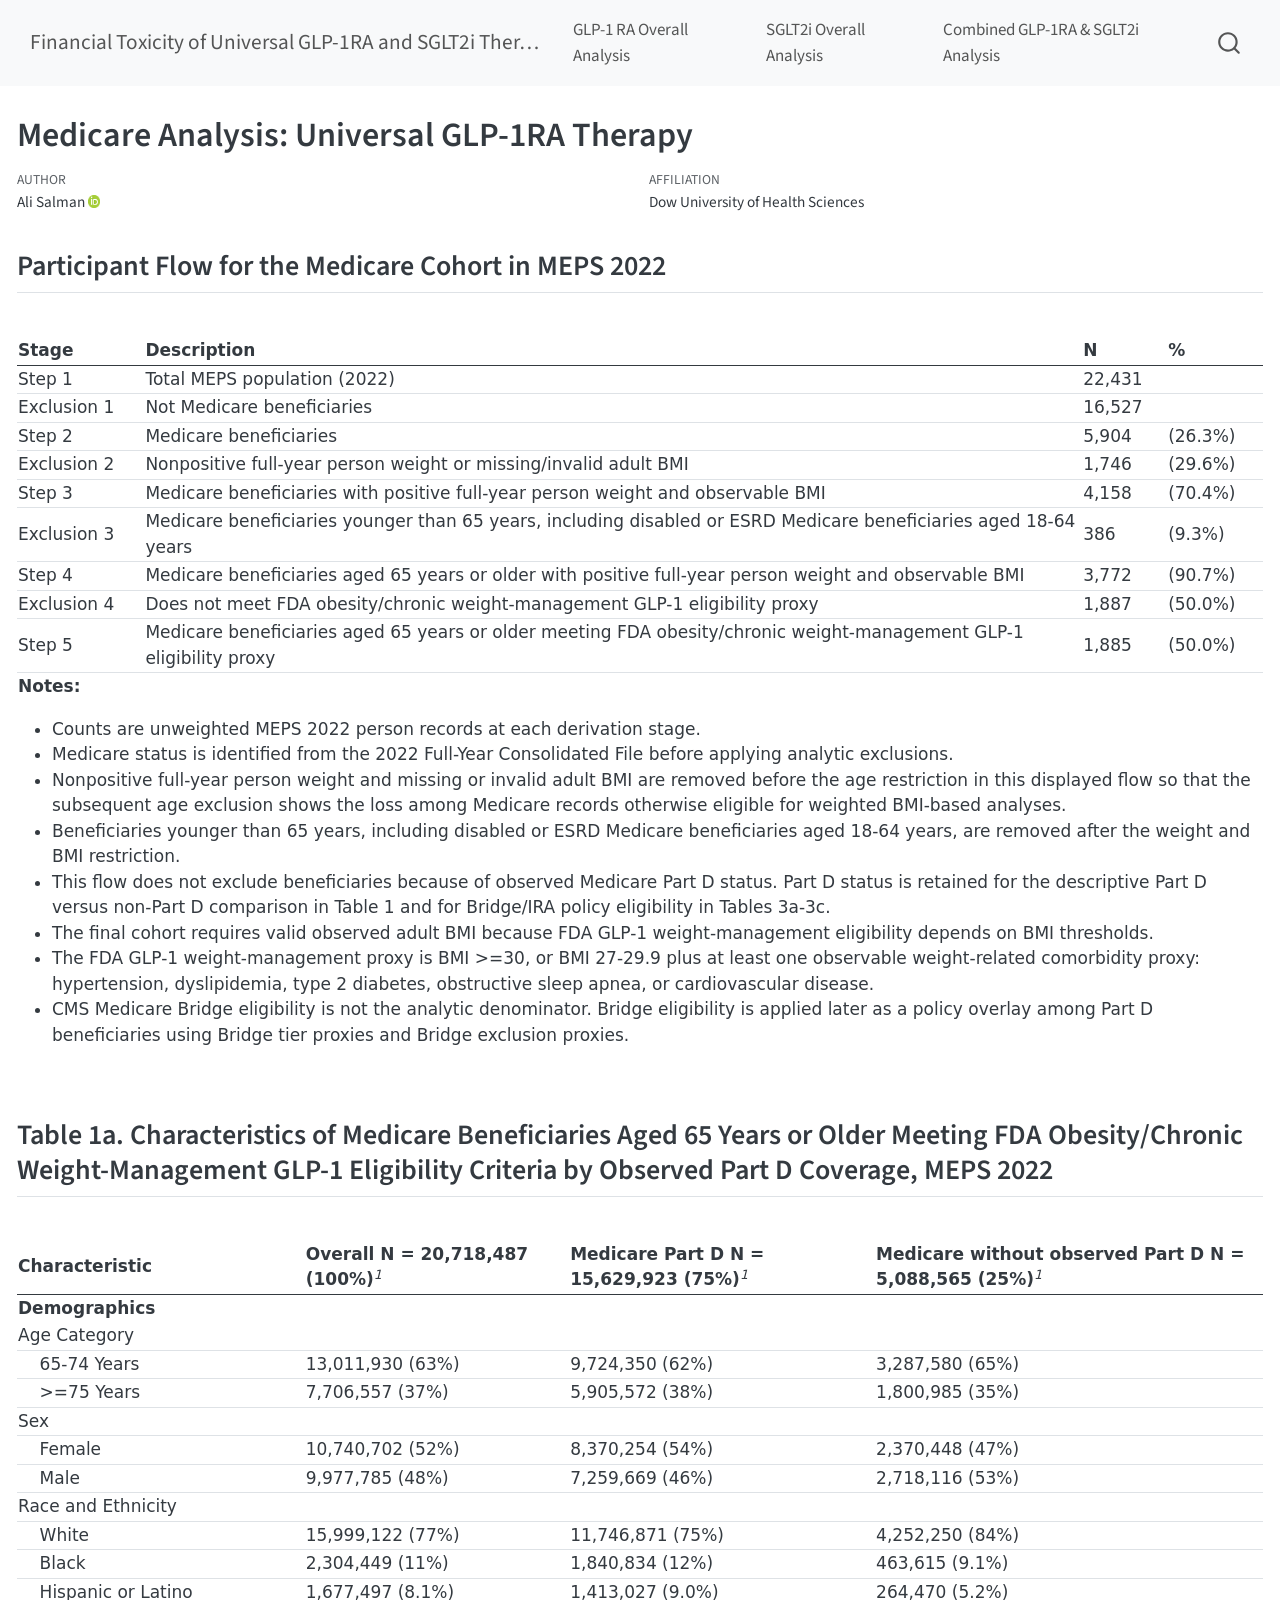
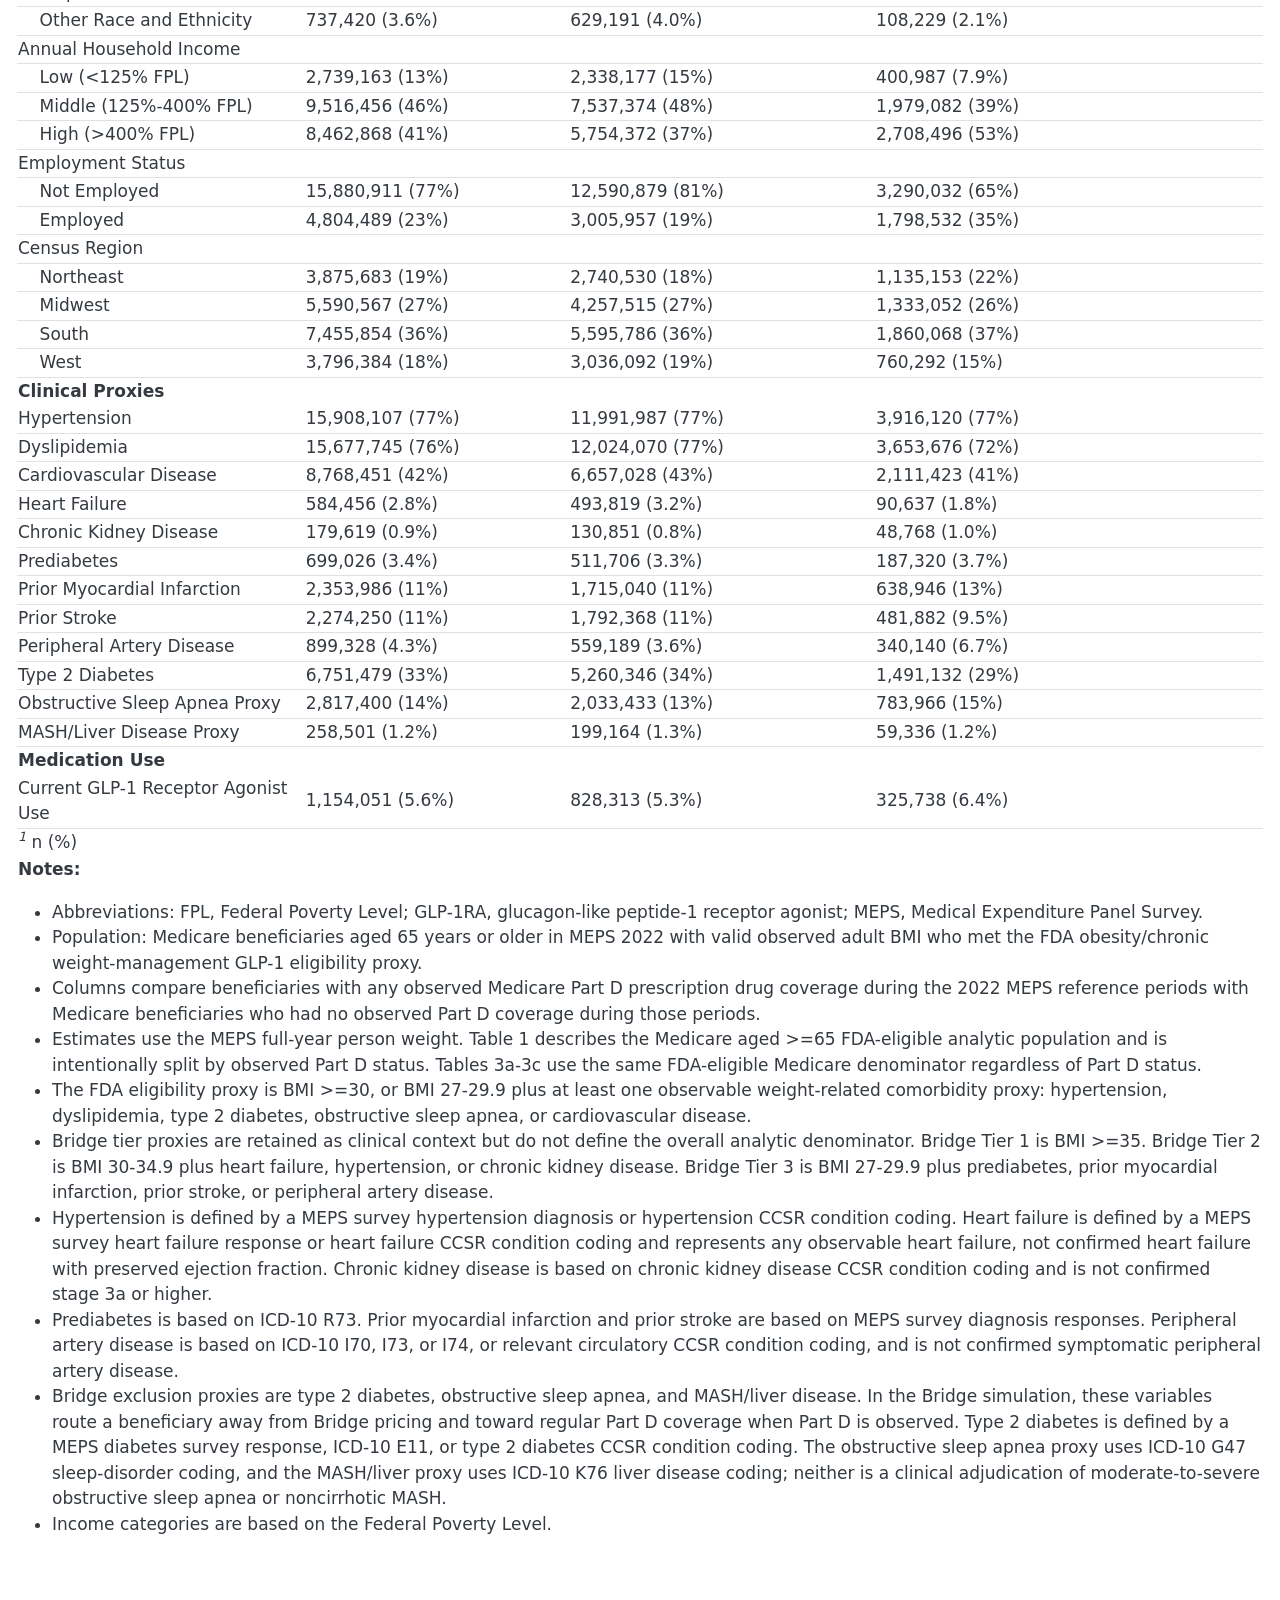
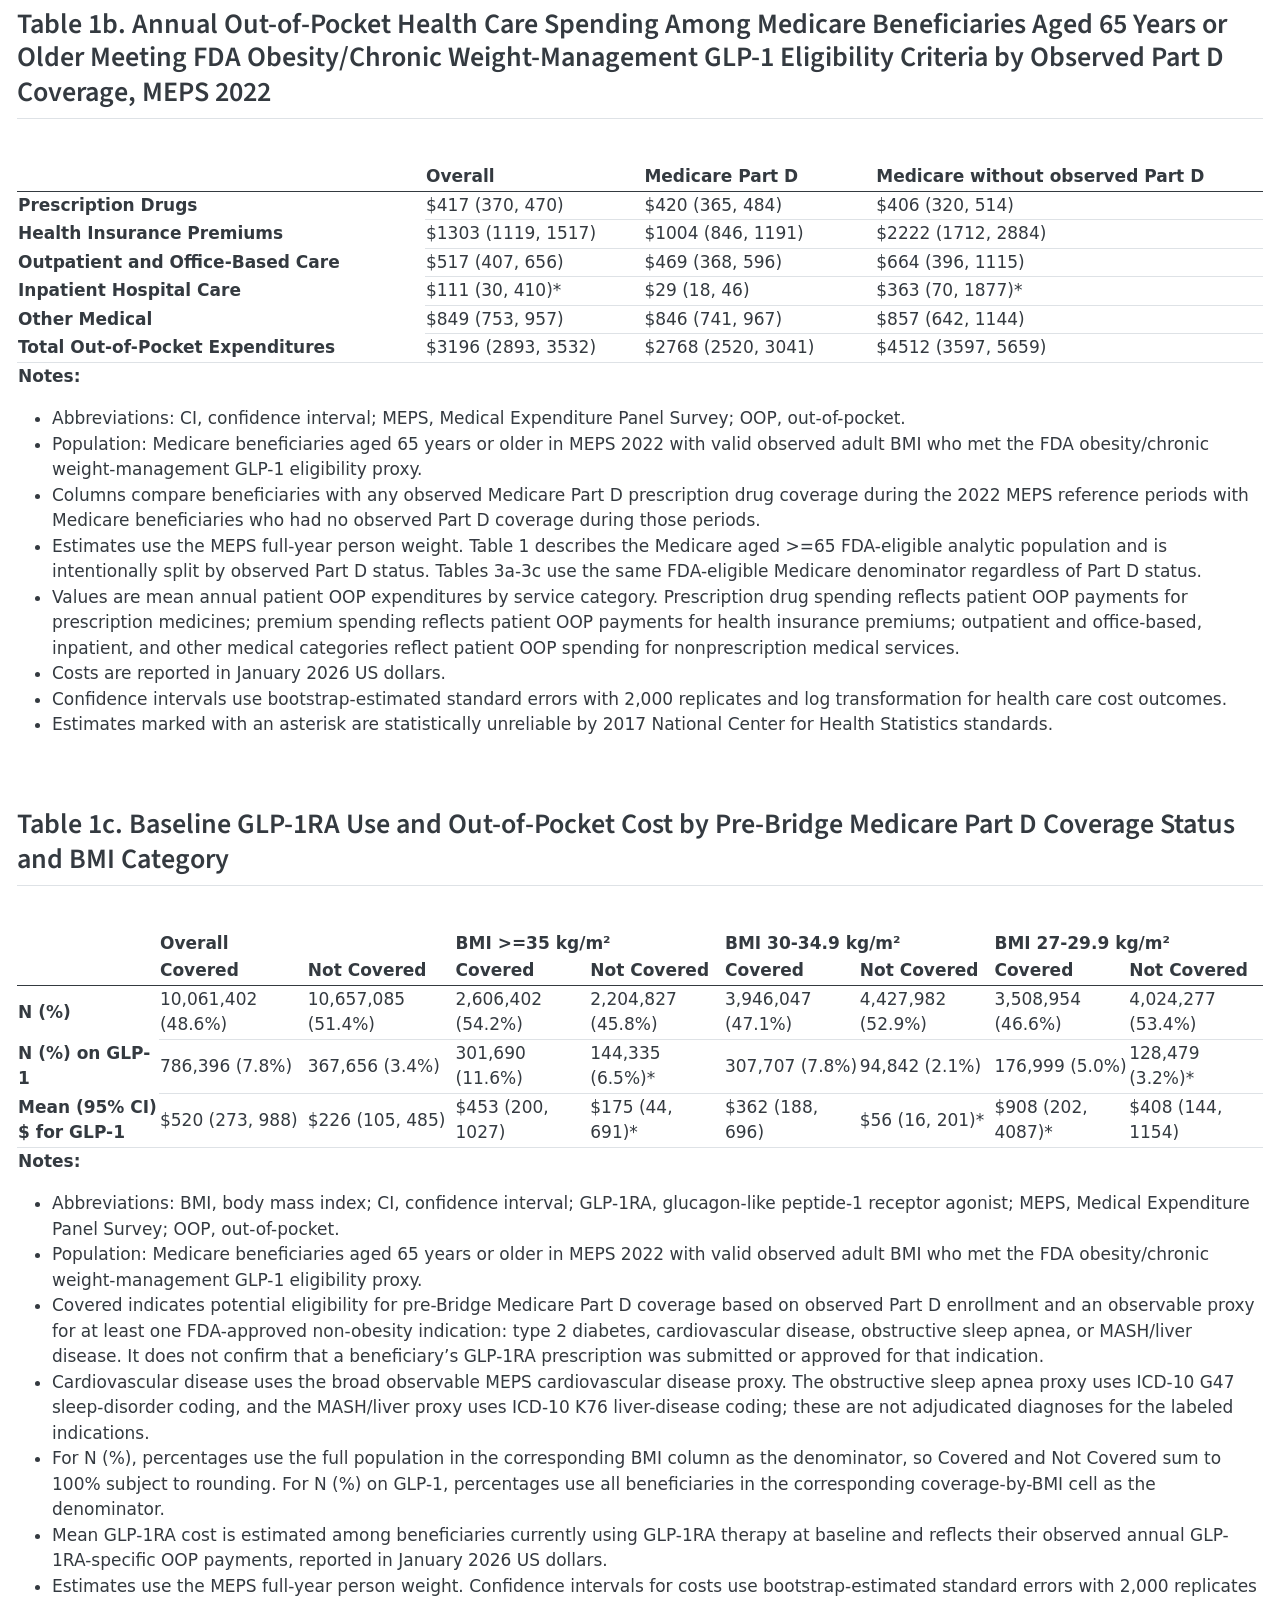
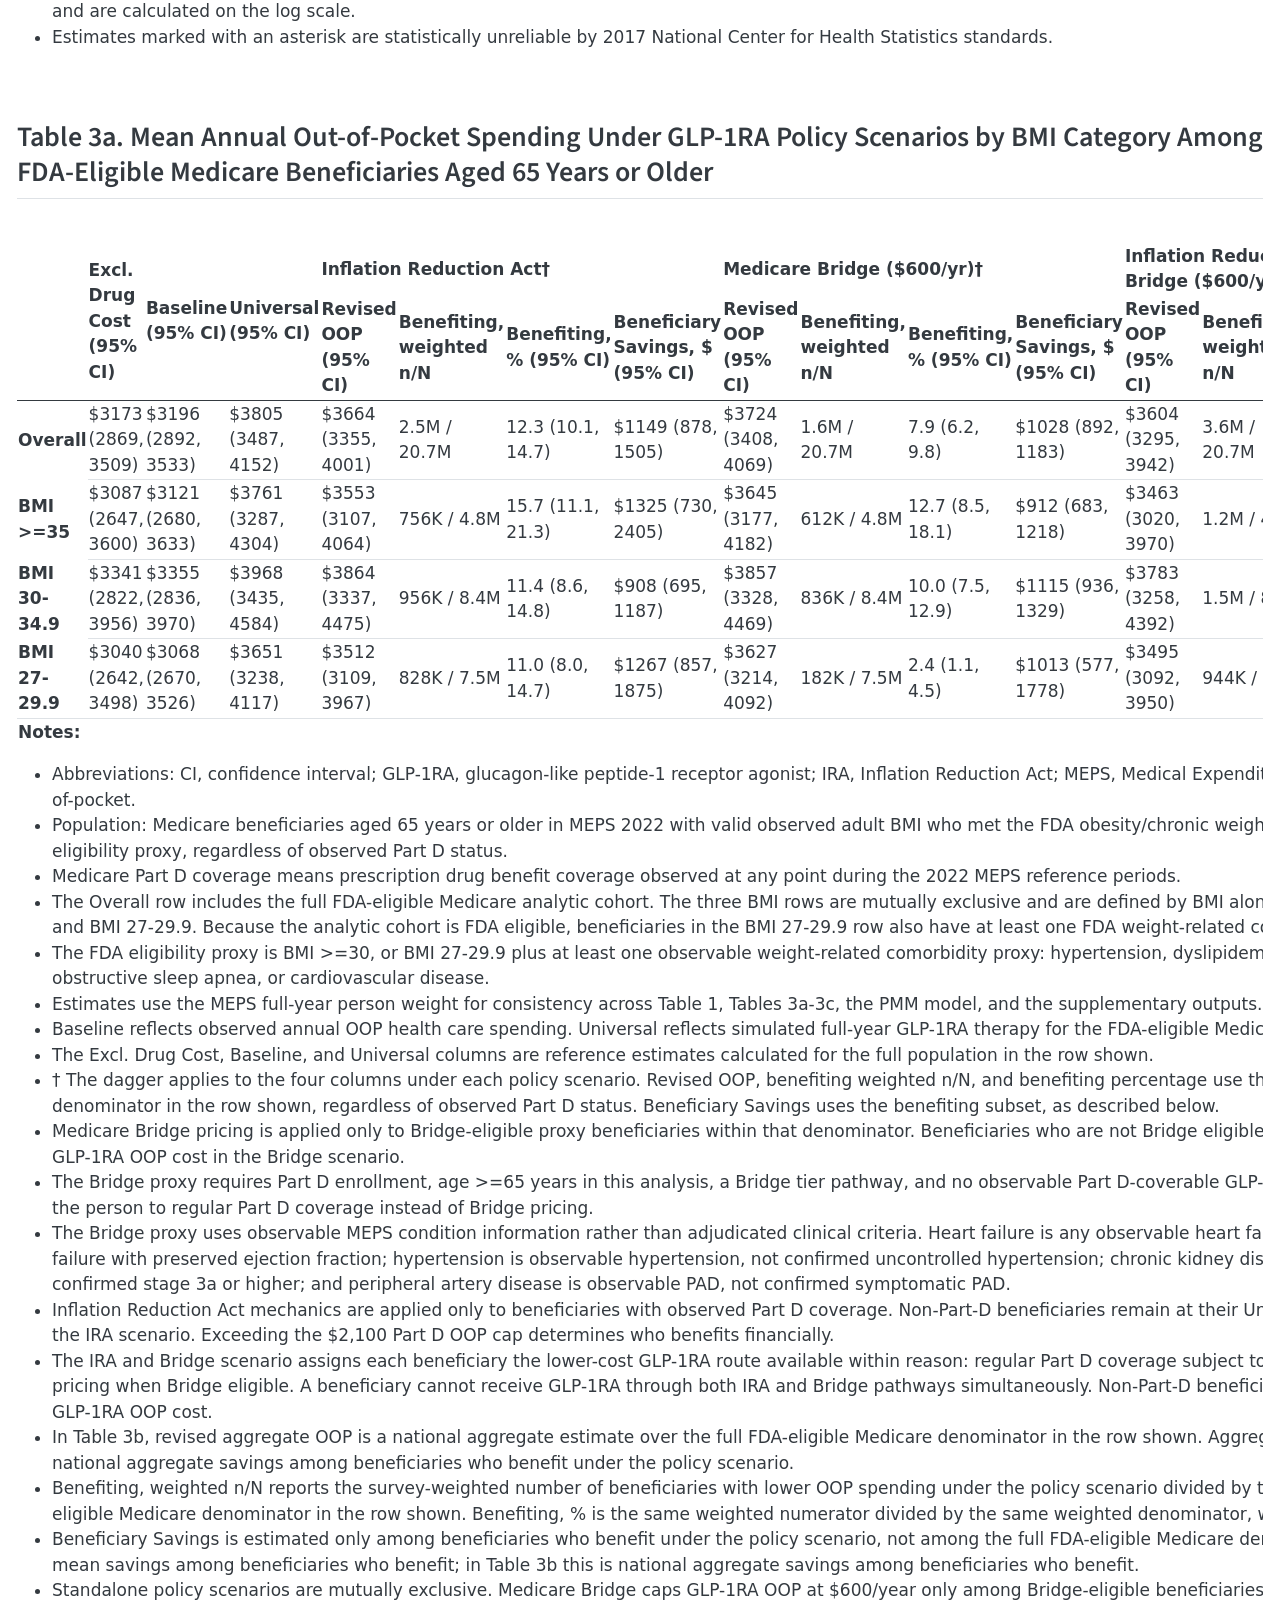
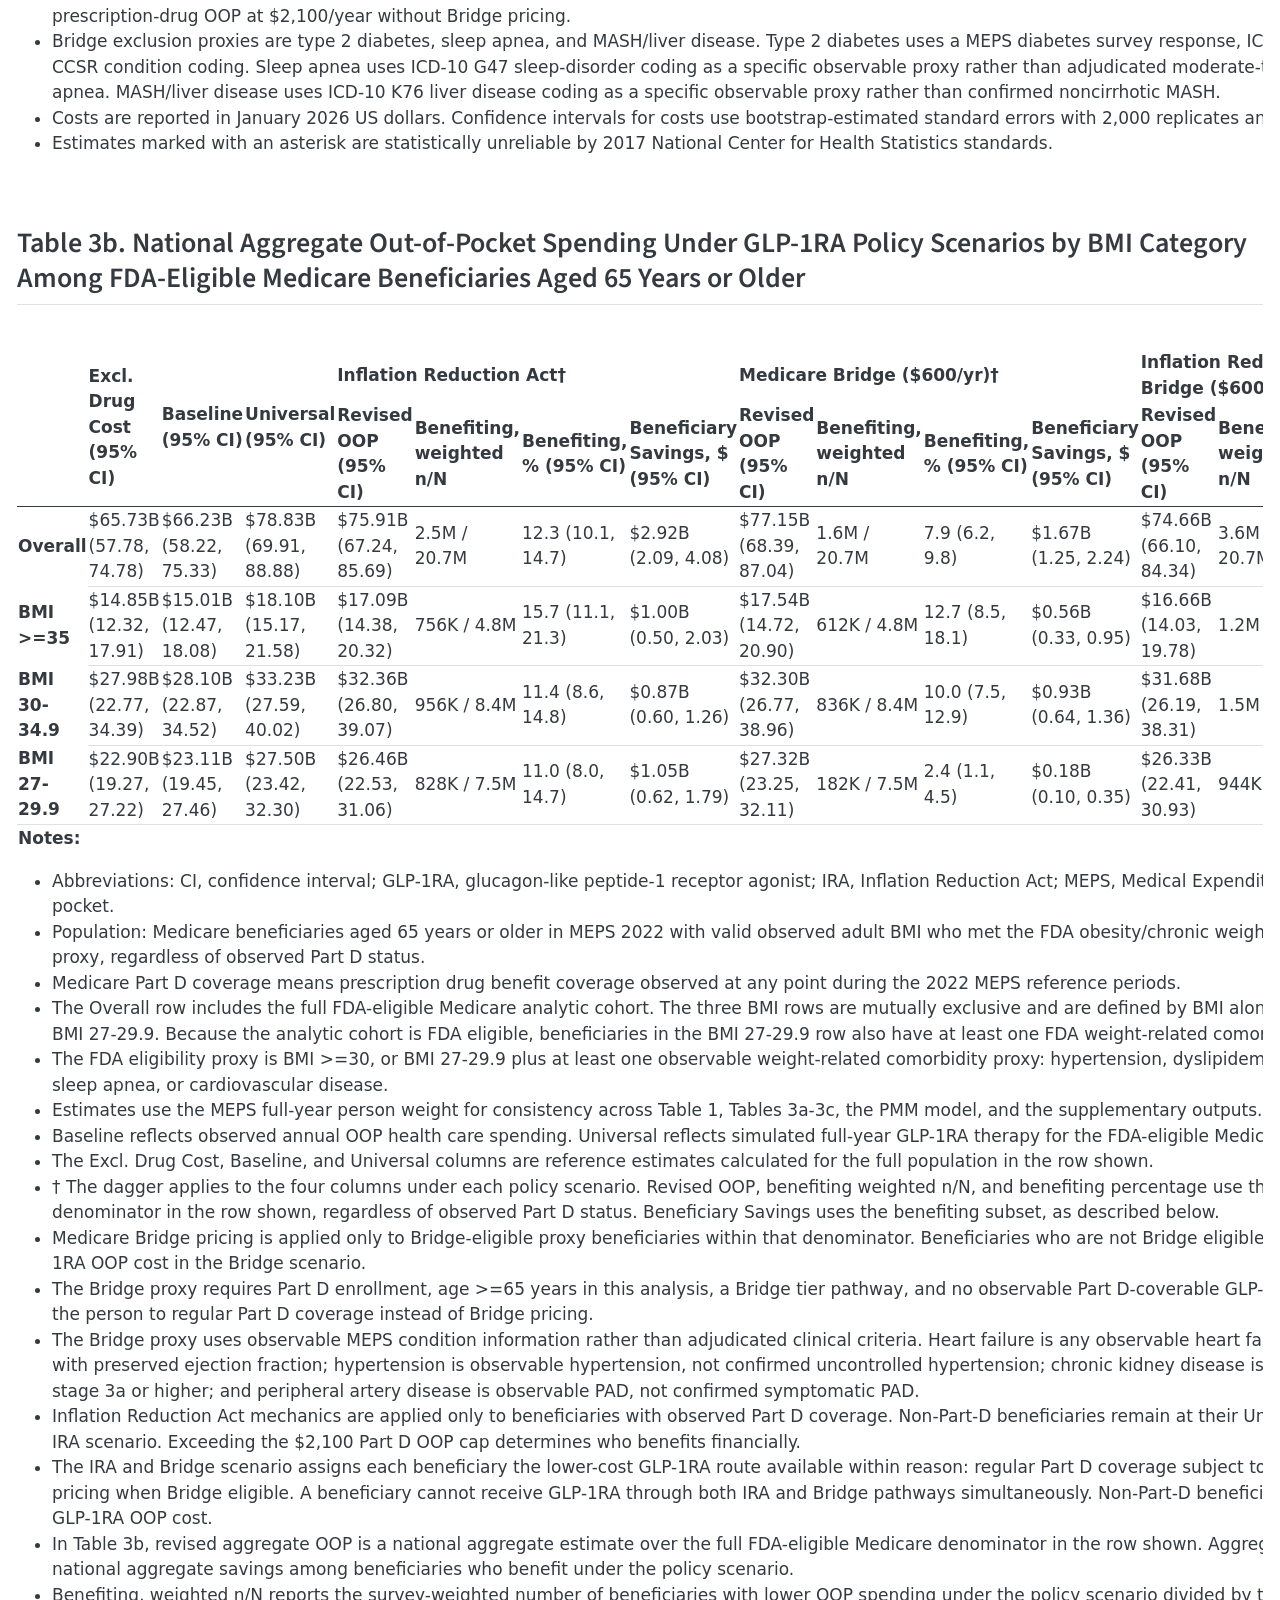
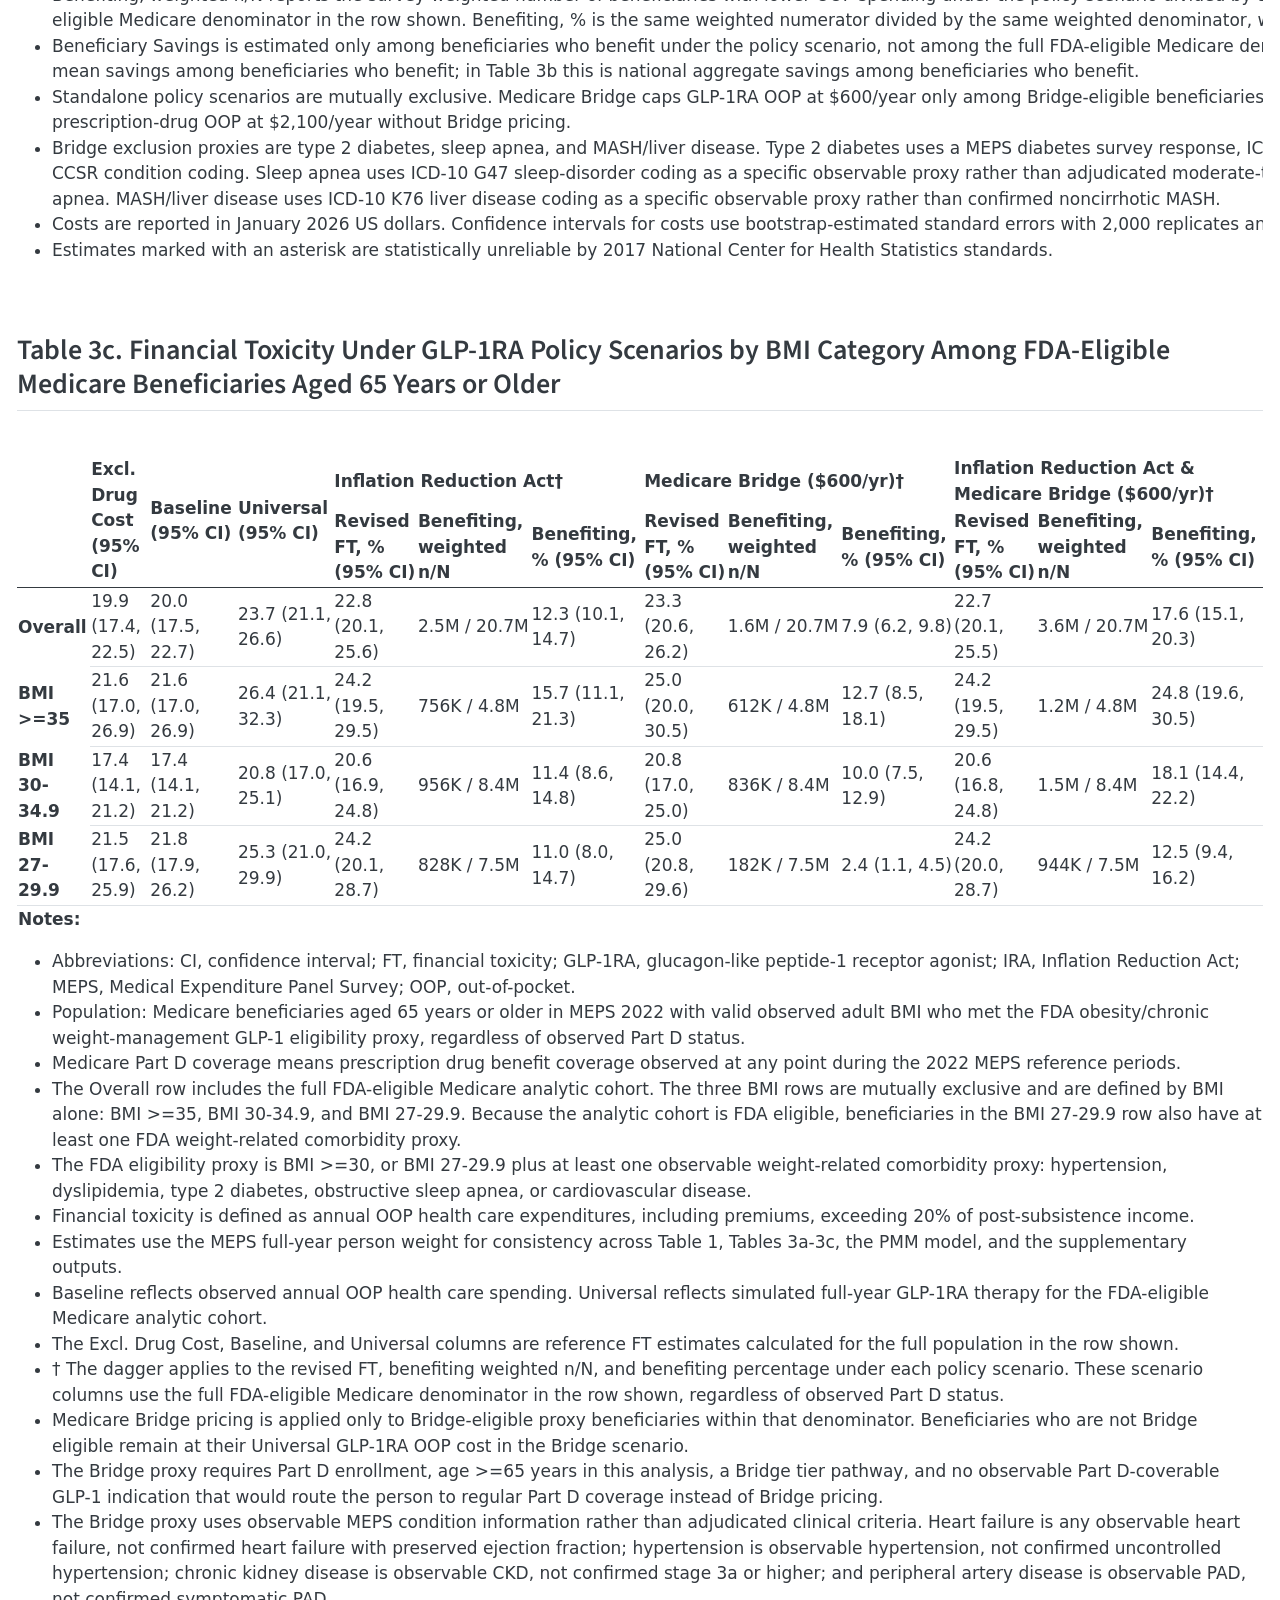
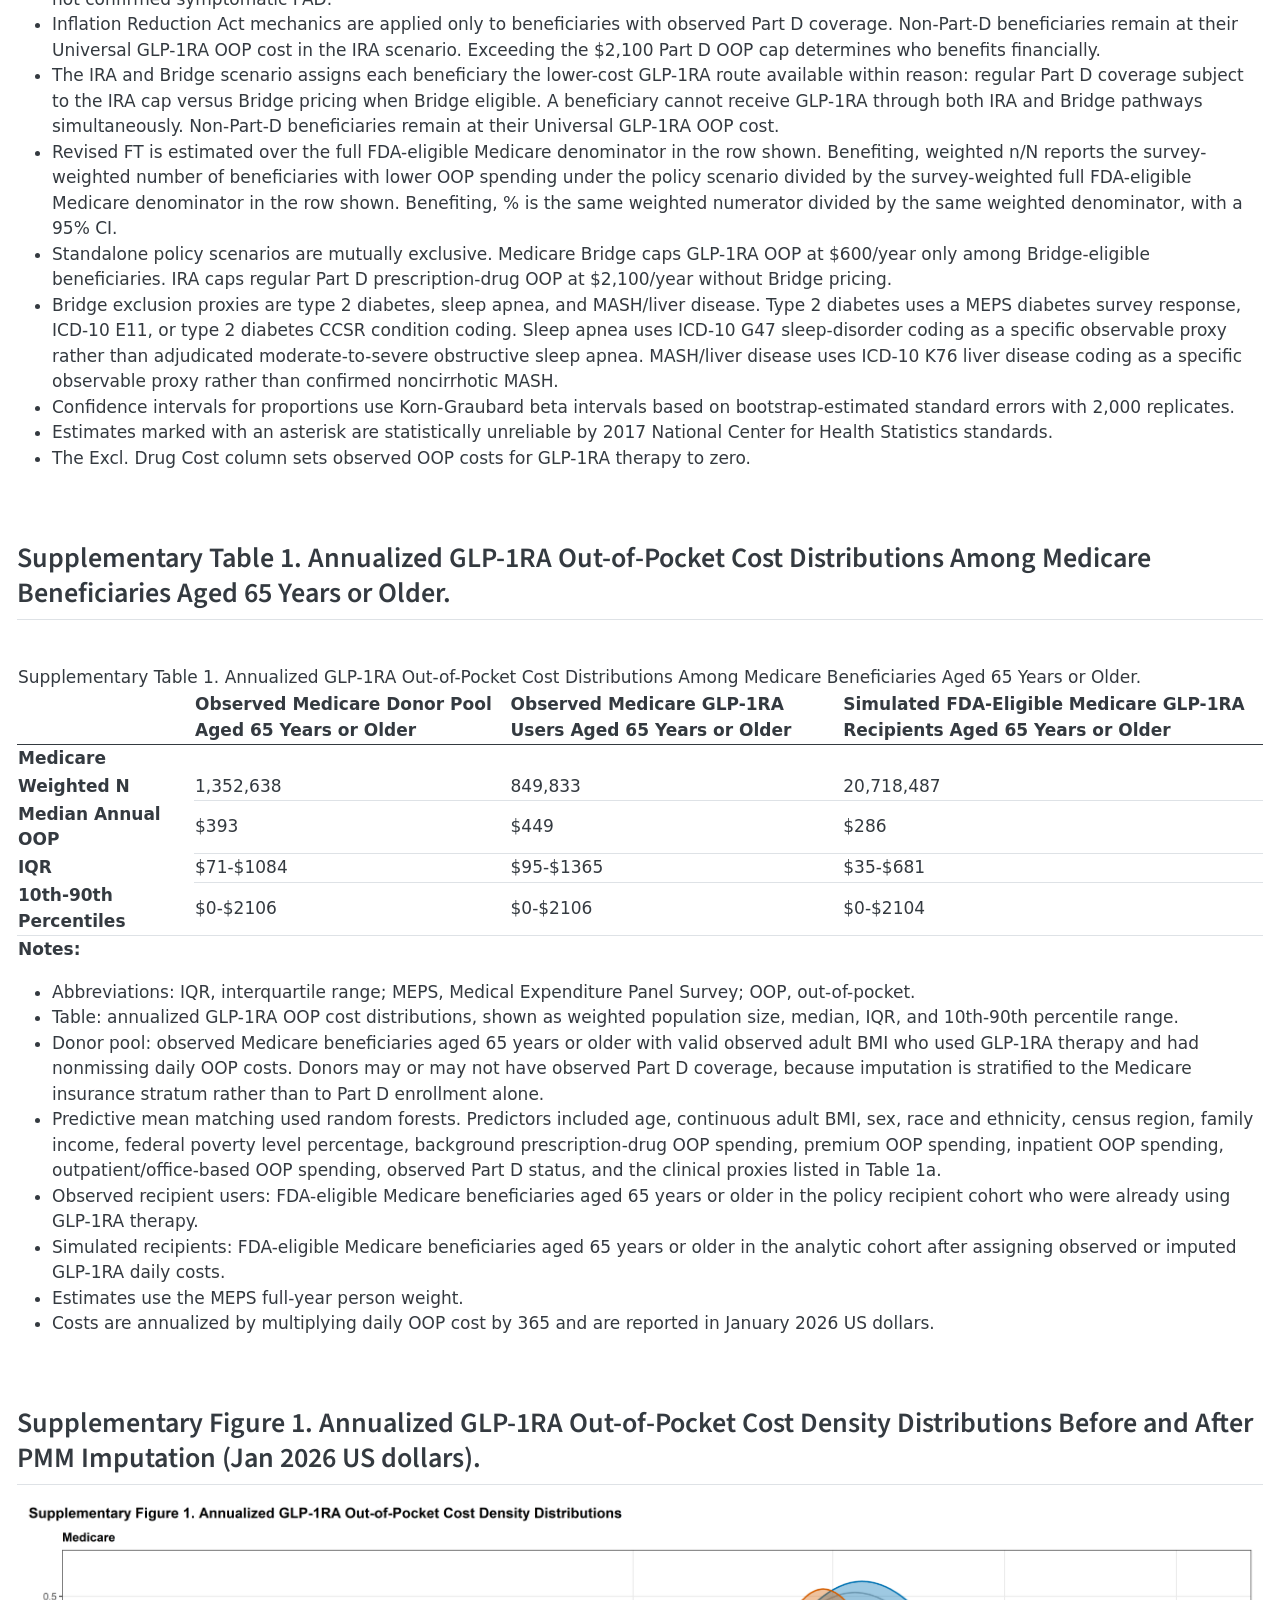
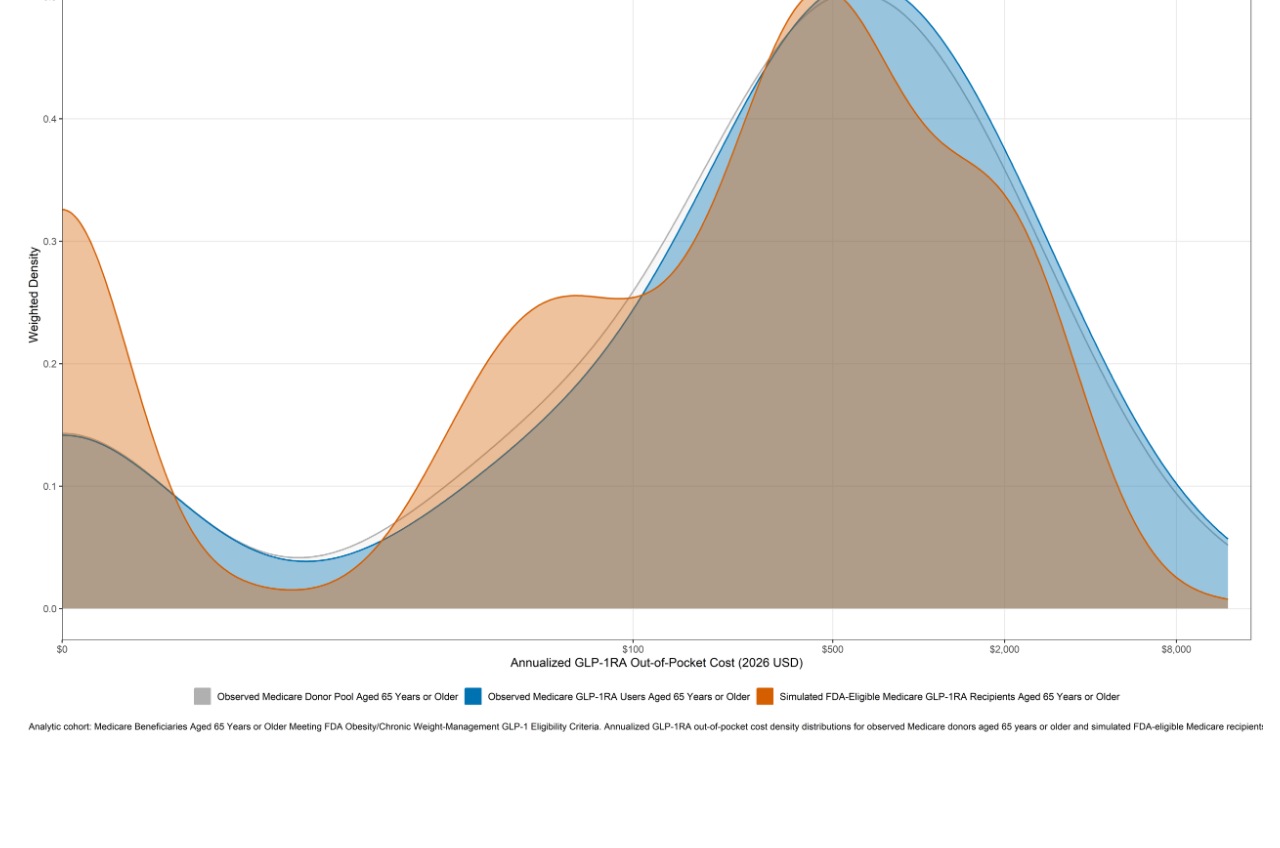
==== commit b4bd9afb: "Table 1c" ====
--- a/docs/quarto/medicare_partd_analysis.html
+++ b/docs/quarto/medicare_partd_analysis.html
@@ -160,61 +160,61 @@
 <div class="cell" data-layout-align="center">
 <section id="participant-flow-for-the-medicare-cohort-in-meps-2022" class="level2">
 <h2 class="anchored" data-anchor-id="participant-flow-for-the-medicare-cohort-in-meps-2022">Participant Flow for the Medicare Cohort in MEPS 2022</h2>
-<div id="rndwfoepyd" style="padding-left:0px;padding-right:0px;padding-top:10px;padding-bottom:10px;overflow-x:auto;overflow-y:auto;width:auto;height:auto;">
-<p><style>#rndwfoepyd table { font-family: system-ui, ‘Segoe UI’, Roboto, Helvetica, Arial, sans-serif, ‘Apple Color Emoji’, ‘Segoe UI Emoji’, ‘Segoe UI Symbol’, ‘Noto Color Emoji’; -webkit-font-smoothing: antialiased; -moz-osx-font-smoothing: grayscale; }</p>
-<p>#rndwfoepyd thead, #rndwfoepyd tbody, #rndwfoepyd tfoot, #rndwfoepyd tr, #rndwfoepyd td, #rndwfoepyd th { border-style: none; }</p>
-<p>#rndwfoepyd p { margin: 0; padding: 0; }</p>
-<p>#rndwfoepyd .gt_table { display: table; border-collapse: collapse; line-height: normal; margin-left: auto; margin-right: auto; color: #333333; font-size: 16px; font-weight: normal; font-style: normal; background-color: #FFFFFF; width: auto; border-top-style: solid; border-top-width: 2px; border-top-color: #A8A8A8; border-right-style: none; border-right-width: 2px; border-right-color: #D3D3D3; border-bottom-style: solid; border-bottom-width: 2px; border-bottom-color: #A8A8A8; border-left-style: none; border-left-width: 2px; border-left-color: #D3D3D3; }</p>
-<p>#rndwfoepyd .gt_caption { padding-top: 4px; padding-bottom: 4px; }</p>
-<p>#rndwfoepyd .gt_title { color: #333333; font-size: 125%; font-weight: initial; padding-top: 4px; padding-bottom: 4px; padding-left: 5px; padding-right: 5px; border-bottom-color: #FFFFFF; border-bottom-width: 0; }</p>
-<p>#rndwfoepyd .gt_subtitle { color: #333333; font-size: 85%; font-weight: initial; padding-top: 3px; padding-bottom: 5px; padding-left: 5px; padding-right: 5px; border-top-color: #FFFFFF; border-top-width: 0; }</p>
-<p>#rndwfoepyd .gt_heading { background-color: #FFFFFF; text-align: center; border-bottom-color: #FFFFFF; border-left-style: none; border-left-width: 1px; border-left-color: #D3D3D3; border-right-style: none; border-right-width: 1px; border-right-color: #D3D3D3; }</p>
-<p>#rndwfoepyd .gt_bottom_border { border-bottom-style: solid; border-bottom-width: 2px; border-bottom-color: #D3D3D3; }</p>
-<p>#rndwfoepyd .gt_col_headings { border-top-style: solid; border-top-width: 2px; border-top-color: #D3D3D3; border-bottom-style: solid; border-bottom-width: 2px; border-bottom-color: #D3D3D3; border-left-style: none; border-left-width: 1px; border-left-color: #D3D3D3; border-right-style: none; border-right-width: 1px; border-right-color: #D3D3D3; }</p>
-<p>#rndwfoepyd .gt_col_heading { color: #333333; background-color: #FFFFFF; font-size: 100%; font-weight: normal; text-transform: inherit; border-left-style: none; border-left-width: 1px; border-left-color: #D3D3D3; border-right-style: none; border-right-width: 1px; border-right-color: #D3D3D3; vertical-align: bottom; padding-top: 5px; padding-bottom: 6px; padding-left: 5px; padding-right: 5px; overflow-x: hidden; }</p>
-<p>#rndwfoepyd .gt_column_spanner_outer { color: #333333; background-color: #FFFFFF; font-size: 100%; font-weight: normal; text-transform: inherit; padding-top: 0; padding-bottom: 0; padding-left: 4px; padding-right: 4px; }</p>
-<p>#rndwfoepyd .gt_column_spanner_outer:first-child { padding-left: 0; }</p>
-<p>#rndwfoepyd .gt_column_spanner_outer:last-child { padding-right: 0; }</p>
-<p>#rndwfoepyd .gt_column_spanner { border-bottom-style: solid; border-bottom-width: 2px; border-bottom-color: #D3D3D3; vertical-align: bottom; padding-top: 5px; padding-bottom: 5px; overflow-x: hidden; display: inline-block; width: 100%; }</p>
-<p>#rndwfoepyd .gt_spanner_row { border-bottom-style: hidden; }</p>
-<p>#rndwfoepyd .gt_group_heading { padding-top: 8px; padding-bottom: 8px; padding-left: 5px; padding-right: 5px; color: #333333; background-color: #FFFFFF; font-size: 100%; font-weight: initial; text-transform: inherit; border-top-style: solid; border-top-width: 2px; border-top-color: #D3D3D3; border-bottom-style: solid; border-bottom-width: 2px; border-bottom-color: #D3D3D3; border-left-style: none; border-left-width: 1px; border-left-color: #D3D3D3; border-right-style: none; border-right-width: 1px; border-right-color: #D3D3D3; vertical-align: middle; text-align: left; }</p>
-<p>#rndwfoepyd .gt_empty_group_heading { padding: 0.5px; color: #333333; background-color: #FFFFFF; font-size: 100%; font-weight: initial; border-top-style: solid; border-top-width: 2px; border-top-color: #D3D3D3; border-bottom-style: solid; border-bottom-width: 2px; border-bottom-color: #D3D3D3; vertical-align: middle; }</p>
-<p>#rndwfoepyd .gt_from_md &gt; :first-child { margin-top: 0; }</p>
-<p>#rndwfoepyd .gt_from_md &gt; :last-child { margin-bottom: 0; }</p>
-<p>#rndwfoepyd .gt_row { padding-top: 8px; padding-bottom: 8px; padding-left: 5px; padding-right: 5px; margin: 10px; border-top-style: solid; border-top-width: 1px; border-top-color: #D3D3D3; border-left-style: none; border-left-width: 1px; border-left-color: #D3D3D3; border-right-style: none; border-right-width: 1px; border-right-color: #D3D3D3; vertical-align: middle; overflow-x: hidden; }</p>
-<p>#rndwfoepyd .gt_stub { color: #333333; background-color: #FFFFFF; font-size: 100%; font-weight: initial; text-transform: inherit; border-right-style: solid; border-right-width: 2px; border-right-color: #D3D3D3; padding-left: 5px; padding-right: 5px; }</p>
-<p>#rndwfoepyd .gt_stub_row_group { color: #333333; background-color: #FFFFFF; font-size: 100%; font-weight: initial; text-transform: inherit; border-right-style: solid; border-right-width: 2px; border-right-color: #D3D3D3; padding-left: 5px; padding-right: 5px; vertical-align: top; }</p>
-<p>#rndwfoepyd .gt_row_group_first td { border-top-width: 2px; }</p>
-<p>#rndwfoepyd .gt_row_group_first th { border-top-width: 2px; }</p>
-<p>#rndwfoepyd .gt_summary_row { color: #333333; background-color: #FFFFFF; text-transform: inherit; padding-top: 8px; padding-bottom: 8px; padding-left: 5px; padding-right: 5px; }</p>
-<p>#rndwfoepyd .gt_first_summary_row { border-top-style: solid; border-top-color: #D3D3D3; }</p>
-<p>#rndwfoepyd .gt_first_summary_row.thick { border-top-width: 2px; }</p>
-<p>#rndwfoepyd .gt_last_summary_row { padding-top: 8px; padding-bottom: 8px; padding-left: 5px; padding-right: 5px; border-bottom-style: solid; border-bottom-width: 2px; border-bottom-color: #D3D3D3; }</p>
-<p>#rndwfoepyd .gt_grand_summary_row { color: #333333; background-color: #FFFFFF; text-transform: inherit; padding-top: 8px; padding-bottom: 8px; padding-left: 5px; padding-right: 5px; }</p>
-<p>#rndwfoepyd .gt_first_grand_summary_row { padding-top: 8px; padding-bottom: 8px; padding-left: 5px; padding-right: 5px; border-top-style: double; border-top-width: 6px; border-top-color: #D3D3D3; }</p>
-<p>#rndwfoepyd .gt_last_grand_summary_row_top { padding-top: 8px; padding-bottom: 8px; padding-left: 5px; padding-right: 5px; border-bottom-style: double; border-bottom-width: 6px; border-bottom-color: #D3D3D3; }</p>
-<p>#rndwfoepyd .gt_striped { background-color: rgba(128, 128, 128, 0.05); }</p>
-<p>#rndwfoepyd .gt_table_body { border-top-style: solid; border-top-width: 2px; border-top-color: #D3D3D3; border-bottom-style: solid; border-bottom-width: 2px; border-bottom-color: #D3D3D3; }</p>
-<p>#rndwfoepyd .gt_footnotes { color: #333333; background-color: #FFFFFF; border-bottom-style: none; border-bottom-width: 2px; border-bottom-color: #D3D3D3; border-left-style: none; border-left-width: 2px; border-left-color: #D3D3D3; border-right-style: none; border-right-width: 2px; border-right-color: #D3D3D3; }</p>
-<p>#rndwfoepyd .gt_footnote { margin: 0px; font-size: 90%; padding-top: 4px; padding-bottom: 4px; padding-left: 5px; padding-right: 5px; }</p>
-<p>#rndwfoepyd .gt_sourcenotes { color: #333333; background-color: #FFFFFF; border-bottom-style: none; border-bottom-width: 2px; border-bottom-color: #D3D3D3; border-left-style: none; border-left-width: 2px; border-left-color: #D3D3D3; border-right-style: none; border-right-width: 2px; border-right-color: #D3D3D3; }</p>
-<p>#rndwfoepyd .gt_sourcenote { font-size: 90%; padding-top: 4px; padding-bottom: 4px; padding-left: 5px; padding-right: 5px; }</p>
-<p>#rndwfoepyd .gt_left { text-align: left; }</p>
-<p>#rndwfoepyd .gt_center { text-align: center; }</p>
-<p>#rndwfoepyd .gt_right { text-align: right; font-variant-numeric: tabular-nums; }</p>
-<p>#rndwfoepyd .gt_font_normal { font-weight: normal; }</p>
-<p>#rndwfoepyd .gt_font_bold { font-weight: bold; }</p>
-<p>#rndwfoepyd .gt_font_italic { font-style: italic; }</p>
-<p>#rndwfoepyd .gt_super { font-size: 65%; }</p>
-<p>#rndwfoepyd .gt_footnote_marks { font-size: 75%; vertical-align: 0.4em; position: initial; }</p>
-<p>#rndwfoepyd .gt_asterisk { font-size: 100%; vertical-align: 0; }</p>
-<p>#rndwfoepyd .gt_indent_1 { text-indent: 5px; }</p>
-<p>#rndwfoepyd .gt_indent_2 { text-indent: 10px; }</p>
-<p>#rndwfoepyd .gt_indent_3 { text-indent: 15px; }</p>
-<p>#rndwfoepyd .gt_indent_4 { text-indent: 20px; }</p>
-<p>#rndwfoepyd .gt_indent_5 { text-indent: 25px; }</p>
-<p>#rndwfoepyd .katex-display { display: inline-flex !important; margin-bottom: 0.75em !important; }</p>
-#rndwfoepyd div.Reactable &gt; div.rt-table &gt; div.rt-thead &gt; div.rt-tr.rt-tr-group-header &gt; div.rt-th-group:after { height: 0px !important; } </style>
+<div id="ldykcamaak" style="padding-left:0px;padding-right:0px;padding-top:10px;padding-bottom:10px;overflow-x:auto;overflow-y:auto;width:auto;height:auto;">
+<p><style>#ldykcamaak table { font-family: system-ui, ‘Segoe UI’, Roboto, Helvetica, Arial, sans-serif, ‘Apple Color Emoji’, ‘Segoe UI Emoji’, ‘Segoe UI Symbol’, ‘Noto Color Emoji’; -webkit-font-smoothing: antialiased; -moz-osx-font-smoothing: grayscale; }</p>
+<p>#ldykcamaak thead, #ldykcamaak tbody, #ldykcamaak tfoot, #ldykcamaak tr, #ldykcamaak td, #ldykcamaak th { border-style: none; }</p>
+<p>#ldykcamaak p { margin: 0; padding: 0; }</p>
+<p>#ldykcamaak .gt_table { display: table; border-collapse: collapse; line-height: normal; margin-left: auto; margin-right: auto; color: #333333; font-size: 16px; font-weight: normal; font-style: normal; background-color: #FFFFFF; width: auto; border-top-style: solid; border-top-width: 2px; border-top-color: #A8A8A8; border-right-style: none; border-right-width: 2px; border-right-color: #D3D3D3; border-bottom-style: solid; border-bottom-width: 2px; border-bottom-color: #A8A8A8; border-left-style: none; border-left-width: 2px; border-left-color: #D3D3D3; }</p>
+<p>#ldykcamaak .gt_caption { padding-top: 4px; padding-bottom: 4px; }</p>
+<p>#ldykcamaak .gt_title { color: #333333; font-size: 125%; font-weight: initial; padding-top: 4px; padding-bottom: 4px; padding-left: 5px; padding-right: 5px; border-bottom-color: #FFFFFF; border-bottom-width: 0; }</p>
+<p>#ldykcamaak .gt_subtitle { color: #333333; font-size: 85%; font-weight: initial; padding-top: 3px; padding-bottom: 5px; padding-left: 5px; padding-right: 5px; border-top-color: #FFFFFF; border-top-width: 0; }</p>
+<p>#ldykcamaak .gt_heading { background-color: #FFFFFF; text-align: center; border-bottom-color: #FFFFFF; border-left-style: none; border-left-width: 1px; border-left-color: #D3D3D3; border-right-style: none; border-right-width: 1px; border-right-color: #D3D3D3; }</p>
+<p>#ldykcamaak .gt_bottom_border { border-bottom-style: solid; border-bottom-width: 2px; border-bottom-color: #D3D3D3; }</p>
+<p>#ldykcamaak .gt_col_headings { border-top-style: solid; border-top-width: 2px; border-top-color: #D3D3D3; border-bottom-style: solid; border-bottom-width: 2px; border-bottom-color: #D3D3D3; border-left-style: none; border-left-width: 1px; border-left-color: #D3D3D3; border-right-style: none; border-right-width: 1px; border-right-color: #D3D3D3; }</p>
+<p>#ldykcamaak .gt_col_heading { color: #333333; background-color: #FFFFFF; font-size: 100%; font-weight: normal; text-transform: inherit; border-left-style: none; border-left-width: 1px; border-left-color: #D3D3D3; border-right-style: none; border-right-width: 1px; border-right-color: #D3D3D3; vertical-align: bottom; padding-top: 5px; padding-bottom: 6px; padding-left: 5px; padding-right: 5px; overflow-x: hidden; }</p>
+<p>#ldykcamaak .gt_column_spanner_outer { color: #333333; background-color: #FFFFFF; font-size: 100%; font-weight: normal; text-transform: inherit; padding-top: 0; padding-bottom: 0; padding-left: 4px; padding-right: 4px; }</p>
+<p>#ldykcamaak .gt_column_spanner_outer:first-child { padding-left: 0; }</p>
+<p>#ldykcamaak .gt_column_spanner_outer:last-child { padding-right: 0; }</p>
+<p>#ldykcamaak .gt_column_spanner { border-bottom-style: solid; border-bottom-width: 2px; border-bottom-color: #D3D3D3; vertical-align: bottom; padding-top: 5px; padding-bottom: 5px; overflow-x: hidden; display: inline-block; width: 100%; }</p>
+<p>#ldykcamaak .gt_spanner_row { border-bottom-style: hidden; }</p>
+<p>#ldykcamaak .gt_group_heading { padding-top: 8px; padding-bottom: 8px; padding-left: 5px; padding-right: 5px; color: #333333; background-color: #FFFFFF; font-size: 100%; font-weight: initial; text-transform: inherit; border-top-style: solid; border-top-width: 2px; border-top-color: #D3D3D3; border-bottom-style: solid; border-bottom-width: 2px; border-bottom-color: #D3D3D3; border-left-style: none; border-left-width: 1px; border-left-color: #D3D3D3; border-right-style: none; border-right-width: 1px; border-right-color: #D3D3D3; vertical-align: middle; text-align: left; }</p>
+<p>#ldykcamaak .gt_empty_group_heading { padding: 0.5px; color: #333333; background-color: #FFFFFF; font-size: 100%; font-weight: initial; border-top-style: solid; border-top-width: 2px; border-top-color: #D3D3D3; border-bottom-style: solid; border-bottom-width: 2px; border-bottom-color: #D3D3D3; vertical-align: middle; }</p>
+<p>#ldykcamaak .gt_from_md &gt; :first-child { margin-top: 0; }</p>
+<p>#ldykcamaak .gt_from_md &gt; :last-child { margin-bottom: 0; }</p>
+<p>#ldykcamaak .gt_row { padding-top: 8px; padding-bottom: 8px; padding-left: 5px; padding-right: 5px; margin: 10px; border-top-style: solid; border-top-width: 1px; border-top-color: #D3D3D3; border-left-style: none; border-left-width: 1px; border-left-color: #D3D3D3; border-right-style: none; border-right-width: 1px; border-right-color: #D3D3D3; vertical-align: middle; overflow-x: hidden; }</p>
+<p>#ldykcamaak .gt_stub { color: #333333; background-color: #FFFFFF; font-size: 100%; font-weight: initial; text-transform: inherit; border-right-style: solid; border-right-width: 2px; border-right-color: #D3D3D3; padding-left: 5px; padding-right: 5px; }</p>
+<p>#ldykcamaak .gt_stub_row_group { color: #333333; background-color: #FFFFFF; font-size: 100%; font-weight: initial; text-transform: inherit; border-right-style: solid; border-right-width: 2px; border-right-color: #D3D3D3; padding-left: 5px; padding-right: 5px; vertical-align: top; }</p>
+<p>#ldykcamaak .gt_row_group_first td { border-top-width: 2px; }</p>
+<p>#ldykcamaak .gt_row_group_first th { border-top-width: 2px; }</p>
+<p>#ldykcamaak .gt_summary_row { color: #333333; background-color: #FFFFFF; text-transform: inherit; padding-top: 8px; padding-bottom: 8px; padding-left: 5px; padding-right: 5px; }</p>
+<p>#ldykcamaak .gt_first_summary_row { border-top-style: solid; border-top-color: #D3D3D3; }</p>
+<p>#ldykcamaak .gt_first_summary_row.thick { border-top-width: 2px; }</p>
+<p>#ldykcamaak .gt_last_summary_row { padding-top: 8px; padding-bottom: 8px; padding-left: 5px; padding-right: 5px; border-bottom-style: solid; border-bottom-width: 2px; border-bottom-color: #D3D3D3; }</p>
+<p>#ldykcamaak .gt_grand_summary_row { color: #333333; background-color: #FFFFFF; text-transform: inherit; padding-top: 8px; padding-bottom: 8px; padding-left: 5px; padding-right: 5px; }</p>
+<p>#ldykcamaak .gt_first_grand_summary_row { padding-top: 8px; padding-bottom: 8px; padding-left: 5px; padding-right: 5px; border-top-style: double; border-top-width: 6px; border-top-color: #D3D3D3; }</p>
+<p>#ldykcamaak .gt_last_grand_summary_row_top { padding-top: 8px; padding-bottom: 8px; padding-left: 5px; padding-right: 5px; border-bottom-style: double; border-bottom-width: 6px; border-bottom-color: #D3D3D3; }</p>
+<p>#ldykcamaak .gt_striped { background-color: rgba(128, 128, 128, 0.05); }</p>
+<p>#ldykcamaak .gt_table_body { border-top-style: solid; border-top-width: 2px; border-top-color: #D3D3D3; border-bottom-style: solid; border-bottom-width: 2px; border-bottom-color: #D3D3D3; }</p>
+<p>#ldykcamaak .gt_footnotes { color: #333333; background-color: #FFFFFF; border-bottom-style: none; border-bottom-width: 2px; border-bottom-color: #D3D3D3; border-left-style: none; border-left-width: 2px; border-left-color: #D3D3D3; border-right-style: none; border-right-width: 2px; border-right-color: #D3D3D3; }</p>
+<p>#ldykcamaak .gt_footnote { margin: 0px; font-size: 90%; padding-top: 4px; padding-bottom: 4px; padding-left: 5px; padding-right: 5px; }</p>
+<p>#ldykcamaak .gt_sourcenotes { color: #333333; background-color: #FFFFFF; border-bottom-style: none; border-bottom-width: 2px; border-bottom-color: #D3D3D3; border-left-style: none; border-left-width: 2px; border-left-color: #D3D3D3; border-right-style: none; border-right-width: 2px; border-right-color: #D3D3D3; }</p>
+<p>#ldykcamaak .gt_sourcenote { font-size: 90%; padding-top: 4px; padding-bottom: 4px; padding-left: 5px; padding-right: 5px; }</p>
+<p>#ldykcamaak .gt_left { text-align: left; }</p>
+<p>#ldykcamaak .gt_center { text-align: center; }</p>
+<p>#ldykcamaak .gt_right { text-align: right; font-variant-numeric: tabular-nums; }</p>
+<p>#ldykcamaak .gt_font_normal { font-weight: normal; }</p>
+<p>#ldykcamaak .gt_font_bold { font-weight: bold; }</p>
+<p>#ldykcamaak .gt_font_italic { font-style: italic; }</p>
+<p>#ldykcamaak .gt_super { font-size: 65%; }</p>
+<p>#ldykcamaak .gt_footnote_marks { font-size: 75%; vertical-align: 0.4em; position: initial; }</p>
+<p>#ldykcamaak .gt_asterisk { font-size: 100%; vertical-align: 0; }</p>
+<p>#ldykcamaak .gt_indent_1 { text-indent: 5px; }</p>
+<p>#ldykcamaak .gt_indent_2 { text-indent: 10px; }</p>
+<p>#ldykcamaak .gt_indent_3 { text-indent: 15px; }</p>
+<p>#ldykcamaak .gt_indent_4 { text-indent: 20px; }</p>
+<p>#ldykcamaak .gt_indent_5 { text-indent: 25px; }</p>
+<p>#ldykcamaak .katex-display { display: inline-flex !important; margin-bottom: 0.75em !important; }</p>
+#ldykcamaak div.Reactable &gt; div.rt-table &gt; div.rt-thead &gt; div.rt-tr.rt-tr-group-header &gt; div.rt-th-group:after { height: 0px !important; } </style>
 </p><table class="gt_table" data-quarto-disable-processing="false" data-quarto-bootstrap="false">
 <thead>
 <tr class="gt_col_headings">
@@ -1237,8 +1237,8 @@
 </table>
 </div>
 </section>
-<section id="table-3a.-mean-annual-out-of-pocket-spending-under-glp-1ra-policy-scenarios-by-bmi-category-among-fda-eligible-medicare-beneficiaries-aged-65-years-or-older" class="level2">
-<h2 class="anchored" data-anchor-id="table-3a.-mean-annual-out-of-pocket-spending-under-glp-1ra-policy-scenarios-by-bmi-category-among-fda-eligible-medicare-beneficiaries-aged-65-years-or-older">Table 3a. Mean Annual Out-of-Pocket Spending Under GLP-1RA Policy Scenarios by BMI Category Among FDA-Eligible Medicare Beneficiaries Aged 65 Years or Older</h2>
+<section id="table-1c.-baseline-glp-1ra-use-and-out-of-pocket-cost-by-pre-bridge-medicare-part-d-coverage-status-and-bmi-category" class="level2">
+<h2 class="anchored" data-anchor-id="table-1c.-baseline-glp-1ra-use-and-out-of-pocket-cost-by-pre-bridge-medicare-part-d-coverage-status-and-bmi-category">Table 1c. Baseline GLP-1RA Use and Out-of-Pocket Cost by Pre-Bridge Medicare Part D Coverage Status and BMI Category</h2>
 <div id="hjrbkxvunw" style="padding-left:0px;padding-right:0px;padding-top:10px;padding-bottom:10px;overflow-x:auto;overflow-y:auto;width:auto;height:auto;">
 <p><style>#hjrbkxvunw table { font-family: system-ui, ‘Segoe UI’, Roboto, Helvetica, Arial, sans-serif, ‘Apple Color Emoji’, ‘Segoe UI Emoji’, ‘Segoe UI Symbol’, ‘Noto Color Emoji’; -webkit-font-smoothing: antialiased; -moz-osx-font-smoothing: grayscale; }</p>
 <p>#hjrbkxvunw thead, #hjrbkxvunw tbody, #hjrbkxvunw tfoot, #hjrbkxvunw tr, #hjrbkxvunw td, #hjrbkxvunw th { border-style: none; }</p>
@@ -1299,6 +1299,243 @@
 <tr class="gt_col_headings gt_spanner_row">
 <th class="gt_col_heading gt_columns_bottom_border gt_left" rowspan="2" colspan="1" scope="col" id="a::stub">
 </th>
+<th class="gt_center gt_columns_top_border gt_column_spanner_outer" rowspan="1" colspan="2" scope="colgroup" id="**Overall**">
+<div class="gt_column_spanner">
+<span data-qmd-base64="KipPdmVyYWxsKio="><span class="gt_from_md"><strong>Overall</strong></span></span>
+</div>
+</th>
+<th class="gt_center gt_columns_top_border gt_column_spanner_outer" rowspan="1" colspan="2" scope="colgroup" id="**BMI >=35 kg/m²**">
+<div class="gt_column_spanner">
+<span data-qmd-base64="KipCTUkgPj0zNSBrZy9twrIqKg=="><span class="gt_from_md"><strong>BMI &gt;=35 kg/m²</strong></span></span>
+</div>
+</th>
+<th class="gt_center gt_columns_top_border gt_column_spanner_outer" rowspan="1" colspan="2" scope="colgroup" id="**BMI 30-34.9 kg/m²**">
+<div class="gt_column_spanner">
+<span data-qmd-base64="KipCTUkgMzAtMzQuOSBrZy9twrIqKg=="><span class="gt_from_md"><strong>BMI 30-34.9 kg/m²</strong></span></span>
+</div>
+</th>
+<th class="gt_center gt_columns_top_border gt_column_spanner_outer" rowspan="1" colspan="2" scope="colgroup" id="**BMI 27-29.9 kg/m²**">
+<div class="gt_column_spanner">
+<span data-qmd-base64="KipCTUkgMjctMjkuOSBrZy9twrIqKg=="><span class="gt_from_md"><strong>BMI 27-29.9 kg/m²</strong></span></span>
+</div>
+</th>
+</tr>
+<tr class="gt_col_headings">
+<th class="gt_col_heading gt_columns_bottom_border gt_center" rowspan="1" colspan="1" scope="col" id="Overall|Covered">
+Covered
+</th>
+<th class="gt_col_heading gt_columns_bottom_border gt_center" rowspan="1" colspan="1" scope="col" id="Overall|Not-Covered">
+Not Covered
+</th>
+<th class="gt_col_heading gt_columns_bottom_border gt_center" rowspan="1" colspan="1" scope="col" id="BMI->=35|Covered">
+Covered
+</th>
+<th class="gt_col_heading gt_columns_bottom_border gt_center" rowspan="1" colspan="1" scope="col" id="BMI->=35|Not-Covered">
+Not Covered
+</th>
+<th class="gt_col_heading gt_columns_bottom_border gt_center" rowspan="1" colspan="1" scope="col" id="BMI-30-34.9|Covered">
+Covered
+</th>
+<th class="gt_col_heading gt_columns_bottom_border gt_center" rowspan="1" colspan="1" scope="col" id="BMI-30-34.9|Not-Covered">
+Not Covered
+</th>
+<th class="gt_col_heading gt_columns_bottom_border gt_center" rowspan="1" colspan="1" scope="col" id="BMI-27-29.9|Covered">
+Covered
+</th>
+<th class="gt_col_heading gt_columns_bottom_border gt_center" rowspan="1" colspan="1" scope="col" id="BMI-27-29.9|Not-Covered">
+Not Covered
+</th>
+</tr>
+</thead>
+<tbody class="gt_table_body">
+<tr>
+<th id="stub_1_1" scope="row" class="gt_row gt_center gt_stub">
+N (%)
+</th>
+<td headers="stub_1_1 Overall|Covered" class="gt_row gt_center">
+10,061,402 (48.6%)
+</td>
+<td headers="stub_1_1 Overall|Not Covered" class="gt_row gt_center">
+10,657,085 (51.4%)
+</td>
+<td headers="stub_1_1 BMI >=35|Covered" class="gt_row gt_center">
+2,606,402 (54.2%)
+</td>
+<td headers="stub_1_1 BMI >=35|Not Covered" class="gt_row gt_center">
+2,204,827 (45.8%)
+</td>
+<td headers="stub_1_1 BMI 30-34.9|Covered" class="gt_row gt_center">
+3,946,047 (47.1%)
+</td>
+<td headers="stub_1_1 BMI 30-34.9|Not Covered" class="gt_row gt_center">
+4,427,982 (52.9%)
+</td>
+<td headers="stub_1_1 BMI 27-29.9|Covered" class="gt_row gt_center">
+3,508,954 (46.6%)
+</td>
+<td headers="stub_1_1 BMI 27-29.9|Not Covered" class="gt_row gt_center">
+4,024,277 (53.4%)
+</td>
+</tr>
+<tr>
+<th id="stub_1_2" scope="row" class="gt_row gt_center gt_stub">
+N (%) on GLP-1
+</th>
+<td headers="stub_1_2 Overall|Covered" class="gt_row gt_center">
+786,396 (7.8%)
+</td>
+<td headers="stub_1_2 Overall|Not Covered" class="gt_row gt_center">
+367,656 (3.4%)
+</td>
+<td headers="stub_1_2 BMI >=35|Covered" class="gt_row gt_center">
+301,690 (11.6%)
+</td>
+<td headers="stub_1_2 BMI >=35|Not Covered" class="gt_row gt_center">
+144,335 (6.5%)*
+</td>
+<td headers="stub_1_2 BMI 30-34.9|Covered" class="gt_row gt_center">
+307,707 (7.8%)
+</td>
+<td headers="stub_1_2 BMI 30-34.9|Not Covered" class="gt_row gt_center">
+94,842 (2.1%)
+</td>
+<td headers="stub_1_2 BMI 27-29.9|Covered" class="gt_row gt_center">
+176,999 (5.0%)
+</td>
+<td headers="stub_1_2 BMI 27-29.9|Not Covered" class="gt_row gt_center">
+128,479 (3.2%)*
+</td>
+</tr>
+<tr>
+<th id="stub_1_3" scope="row" class="gt_row gt_center gt_stub">
+Mean (95% CI) $ for GLP-1
+</th>
+<td headers="stub_1_3 Overall|Covered" class="gt_row gt_center">
+$520 (273, 988)
+</td>
+<td headers="stub_1_3 Overall|Not Covered" class="gt_row gt_center">
+$226 (105, 485)
+</td>
+<td headers="stub_1_3 BMI >=35|Covered" class="gt_row gt_center">
+$453 (200, 1027)
+</td>
+<td headers="stub_1_3 BMI >=35|Not Covered" class="gt_row gt_center">
+$175 (44, 691)*
+</td>
+<td headers="stub_1_3 BMI 30-34.9|Covered" class="gt_row gt_center">
+$362 (188, 696)
+</td>
+<td headers="stub_1_3 BMI 30-34.9|Not Covered" class="gt_row gt_center">
+$56 (16, 201)*
+</td>
+<td headers="stub_1_3 BMI 27-29.9|Covered" class="gt_row gt_center">
+$908 (202, 4087)*
+</td>
+<td headers="stub_1_3 BMI 27-29.9|Not Covered" class="gt_row gt_center">
+$408 (144, 1154)
+</td>
+</tr>
+</tbody>
+<tfoot>
+<tr class="gt_sourcenotes">
+<td class="gt_sourcenote" colspan="9">
+<span data-qmd-base64="[base64]"><span class="gt_from_md"><strong>Notes:</strong>
+<p></p>
+<ul>
+<li>
+Abbreviations: BMI, body mass index; CI, confidence interval; GLP-1RA, glucagon-like peptide-1 receptor agonist; MEPS, Medical Expenditure Panel Survey; OOP, out-of-pocket.
+</li>
+<li>
+Population: Medicare beneficiaries aged 65 years or older in MEPS 2022 with valid observed adult BMI who met the FDA obesity/chronic weight-management GLP-1 eligibility proxy.
+</li>
+<li>
+Covered indicates potential eligibility for pre-Bridge Medicare Part D coverage based on observed Part D enrollment and an observable proxy for at least one FDA-approved non-obesity indication: type 2 diabetes, cardiovascular disease, obstructive sleep apnea, or MASH/liver disease. It does not confirm that a beneficiary’s GLP-1RA prescription was submitted or approved for that indication.
+</li>
+<li>
+Cardiovascular disease uses the broad observable MEPS cardiovascular disease proxy. The obstructive sleep apnea proxy uses ICD-10 G47 sleep-disorder coding, and the MASH/liver proxy uses ICD-10 K76 liver-disease coding; these are not adjudicated diagnoses for the labeled indications.
+</li>
+<li>
+For N (%), percentages use the full population in the corresponding BMI column as the denominator, so Covered and Not Covered sum to 100% subject to rounding. For N (%) on GLP-1, percentages use all beneficiaries in the corresponding coverage-by-BMI cell as the denominator.
+</li>
+<li>
+Mean GLP-1RA cost is estimated among beneficiaries currently using GLP-1RA therapy at baseline and reflects their observed annual GLP-1RA-specific OOP payments, reported in January 2026 US dollars.
+</li>
+<li>
+Estimates use the MEPS full-year person weight. Confidence intervals for costs use bootstrap-estimated standard errors with 2,000 replicates and are calculated on the log scale.
+</li>
+<li>
+Estimates marked with an asterisk are statistically unreliable by 2017 National Center for Health Statistics standards.
+</li>
+</ul>
+</span></span>
+</td>
+</tr>
+</tfoot>
+</table>
+</div>
+</section>
+<section id="table-3a.-mean-annual-out-of-pocket-spending-under-glp-1ra-policy-scenarios-by-bmi-category-among-fda-eligible-medicare-beneficiaries-aged-65-years-or-older" class="level2">
+<h2 class="anchored" data-anchor-id="table-3a.-mean-annual-out-of-pocket-spending-under-glp-1ra-policy-scenarios-by-bmi-category-among-fda-eligible-medicare-beneficiaries-aged-65-years-or-older">Table 3a. Mean Annual Out-of-Pocket Spending Under GLP-1RA Policy Scenarios by BMI Category Among FDA-Eligible Medicare Beneficiaries Aged 65 Years or Older</h2>
+<div id="aylwgwdlde" style="padding-left:0px;padding-right:0px;padding-top:10px;padding-bottom:10px;overflow-x:auto;overflow-y:auto;width:auto;height:auto;">
+<p><style>#aylwgwdlde table { font-family: system-ui, ‘Segoe UI’, Roboto, Helvetica, Arial, sans-serif, ‘Apple Color Emoji’, ‘Segoe UI Emoji’, ‘Segoe UI Symbol’, ‘Noto Color Emoji’; -webkit-font-smoothing: antialiased; -moz-osx-font-smoothing: grayscale; }</p>
+<p>#aylwgwdlde thead, #aylwgwdlde tbody, #aylwgwdlde tfoot, #aylwgwdlde tr, #aylwgwdlde td, #aylwgwdlde th { border-style: none; }</p>
+<p>#aylwgwdlde p { margin: 0; padding: 0; }</p>
+<p>#aylwgwdlde .gt_table { display: table; border-collapse: collapse; line-height: normal; margin-left: auto; margin-right: auto; color: #333333; font-size: 16px; font-weight: normal; font-style: normal; background-color: #FFFFFF; width: auto; border-top-style: solid; border-top-width: 2px; border-top-color: #A8A8A8; border-right-style: none; border-right-width: 2px; border-right-color: #D3D3D3; border-bottom-style: solid; border-bottom-width: 2px; border-bottom-color: #A8A8A8; border-left-style: none; border-left-width: 2px; border-left-color: #D3D3D3; }</p>
+<p>#aylwgwdlde .gt_caption { padding-top: 4px; padding-bottom: 4px; }</p>
+<p>#aylwgwdlde .gt_title { color: #333333; font-size: 125%; font-weight: initial; padding-top: 4px; padding-bottom: 4px; padding-left: 5px; padding-right: 5px; border-bottom-color: #FFFFFF; border-bottom-width: 0; }</p>
+<p>#aylwgwdlde .gt_subtitle { color: #333333; font-size: 85%; font-weight: initial; padding-top: 3px; padding-bottom: 5px; padding-left: 5px; padding-right: 5px; border-top-color: #FFFFFF; border-top-width: 0; }</p>
+<p>#aylwgwdlde .gt_heading { background-color: #FFFFFF; text-align: center; border-bottom-color: #FFFFFF; border-left-style: none; border-left-width: 1px; border-left-color: #D3D3D3; border-right-style: none; border-right-width: 1px; border-right-color: #D3D3D3; }</p>
+<p>#aylwgwdlde .gt_bottom_border { border-bottom-style: solid; border-bottom-width: 2px; border-bottom-color: #D3D3D3; }</p>
+<p>#aylwgwdlde .gt_col_headings { border-top-style: solid; border-top-width: 2px; border-top-color: #D3D3D3; border-bottom-style: solid; border-bottom-width: 2px; border-bottom-color: #D3D3D3; border-left-style: none; border-left-width: 1px; border-left-color: #D3D3D3; border-right-style: none; border-right-width: 1px; border-right-color: #D3D3D3; }</p>
+<p>#aylwgwdlde .gt_col_heading { color: #333333; background-color: #FFFFFF; font-size: 100%; font-weight: normal; text-transform: inherit; border-left-style: none; border-left-width: 1px; border-left-color: #D3D3D3; border-right-style: none; border-right-width: 1px; border-right-color: #D3D3D3; vertical-align: bottom; padding-top: 5px; padding-bottom: 6px; padding-left: 5px; padding-right: 5px; overflow-x: hidden; }</p>
+<p>#aylwgwdlde .gt_column_spanner_outer { color: #333333; background-color: #FFFFFF; font-size: 100%; font-weight: normal; text-transform: inherit; padding-top: 0; padding-bottom: 0; padding-left: 4px; padding-right: 4px; }</p>
+<p>#aylwgwdlde .gt_column_spanner_outer:first-child { padding-left: 0; }</p>
+<p>#aylwgwdlde .gt_column_spanner_outer:last-child { padding-right: 0; }</p>
+<p>#aylwgwdlde .gt_column_spanner { border-bottom-style: solid; border-bottom-width: 2px; border-bottom-color: #D3D3D3; vertical-align: bottom; padding-top: 5px; padding-bottom: 5px; overflow-x: hidden; display: inline-block; width: 100%; }</p>
+<p>#aylwgwdlde .gt_spanner_row { border-bottom-style: hidden; }</p>
+<p>#aylwgwdlde .gt_group_heading { padding-top: 8px; padding-bottom: 8px; padding-left: 5px; padding-right: 5px; color: #333333; background-color: #FFFFFF; font-size: 100%; font-weight: initial; text-transform: inherit; border-top-style: solid; border-top-width: 2px; border-top-color: #D3D3D3; border-bottom-style: solid; border-bottom-width: 2px; border-bottom-color: #D3D3D3; border-left-style: none; border-left-width: 1px; border-left-color: #D3D3D3; border-right-style: none; border-right-width: 1px; border-right-color: #D3D3D3; vertical-align: middle; text-align: left; }</p>
+<p>#aylwgwdlde .gt_empty_group_heading { padding: 0.5px; color: #333333; background-color: #FFFFFF; font-size: 100%; font-weight: initial; border-top-style: solid; border-top-width: 2px; border-top-color: #D3D3D3; border-bottom-style: solid; border-bottom-width: 2px; border-bottom-color: #D3D3D3; vertical-align: middle; }</p>
+<p>#aylwgwdlde .gt_from_md &gt; :first-child { margin-top: 0; }</p>
+<p>#aylwgwdlde .gt_from_md &gt; :last-child { margin-bottom: 0; }</p>
+<p>#aylwgwdlde .gt_row { padding-top: 8px; padding-bottom: 8px; padding-left: 5px; padding-right: 5px; margin: 10px; border-top-style: solid; border-top-width: 1px; border-top-color: #D3D3D3; border-left-style: none; border-left-width: 1px; border-left-color: #D3D3D3; border-right-style: none; border-right-width: 1px; border-right-color: #D3D3D3; vertical-align: middle; overflow-x: hidden; }</p>
+<p>#aylwgwdlde .gt_stub { color: #333333; background-color: #FFFFFF; font-size: 100%; font-weight: initial; text-transform: inherit; border-right-style: solid; border-right-width: 2px; border-right-color: #D3D3D3; padding-left: 5px; padding-right: 5px; }</p>
+<p>#aylwgwdlde .gt_stub_row_group { color: #333333; background-color: #FFFFFF; font-size: 100%; font-weight: initial; text-transform: inherit; border-right-style: solid; border-right-width: 2px; border-right-color: #D3D3D3; padding-left: 5px; padding-right: 5px; vertical-align: top; }</p>
+<p>#aylwgwdlde .gt_row_group_first td { border-top-width: 2px; }</p>
+<p>#aylwgwdlde .gt_row_group_first th { border-top-width: 2px; }</p>
+<p>#aylwgwdlde .gt_summary_row { color: #333333; background-color: #FFFFFF; text-transform: inherit; padding-top: 8px; padding-bottom: 8px; padding-left: 5px; padding-right: 5px; }</p>
+<p>#aylwgwdlde .gt_first_summary_row { border-top-style: solid; border-top-color: #D3D3D3; }</p>
+<p>#aylwgwdlde .gt_first_summary_row.thick { border-top-width: 2px; }</p>
+<p>#aylwgwdlde .gt_last_summary_row { padding-top: 8px; padding-bottom: 8px; padding-left: 5px; padding-right: 5px; border-bottom-style: solid; border-bottom-width: 2px; border-bottom-color: #D3D3D3; }</p>
+<p>#aylwgwdlde .gt_grand_summary_row { color: #333333; background-color: #FFFFFF; text-transform: inherit; padding-top: 8px; padding-bottom: 8px; padding-left: 5px; padding-right: 5px; }</p>
+<p>#aylwgwdlde .gt_first_grand_summary_row { padding-top: 8px; padding-bottom: 8px; padding-left: 5px; padding-right: 5px; border-top-style: double; border-top-width: 6px; border-top-color: #D3D3D3; }</p>
+<p>#aylwgwdlde .gt_last_grand_summary_row_top { padding-top: 8px; padding-bottom: 8px; padding-left: 5px; padding-right: 5px; border-bottom-style: double; border-bottom-width: 6px; border-bottom-color: #D3D3D3; }</p>
+<p>#aylwgwdlde .gt_striped { background-color: rgba(128, 128, 128, 0.05); }</p>
+<p>#aylwgwdlde .gt_table_body { border-top-style: solid; border-top-width: 2px; border-top-color: #D3D3D3; border-bottom-style: solid; border-bottom-width: 2px; border-bottom-color: #D3D3D3; }</p>
+<p>#aylwgwdlde .gt_footnotes { color: #333333; background-color: #FFFFFF; border-bottom-style: none; border-bottom-width: 2px; border-bottom-color: #D3D3D3; border-left-style: none; border-left-width: 2px; border-left-color: #D3D3D3; border-right-style: none; border-right-width: 2px; border-right-color: #D3D3D3; }</p>
+<p>#aylwgwdlde .gt_footnote { margin: 0px; font-size: 90%; padding-top: 4px; padding-bottom: 4px; padding-left: 5px; padding-right: 5px; }</p>
+<p>#aylwgwdlde .gt_sourcenotes { color: #333333; background-color: #FFFFFF; border-bottom-style: none; border-bottom-width: 2px; border-bottom-color: #D3D3D3; border-left-style: none; border-left-width: 2px; border-left-color: #D3D3D3; border-right-style: none; border-right-width: 2px; border-right-color: #D3D3D3; }</p>
+<p>#aylwgwdlde .gt_sourcenote { font-size: 90%; padding-top: 4px; padding-bottom: 4px; padding-left: 5px; padding-right: 5px; }</p>
+<p>#aylwgwdlde .gt_left { text-align: left; }</p>
+<p>#aylwgwdlde .gt_center { text-align: center; }</p>
+<p>#aylwgwdlde .gt_right { text-align: right; font-variant-numeric: tabular-nums; }</p>
+<p>#aylwgwdlde .gt_font_normal { font-weight: normal; }</p>
+<p>#aylwgwdlde .gt_font_bold { font-weight: bold; }</p>
+<p>#aylwgwdlde .gt_font_italic { font-style: italic; }</p>
+<p>#aylwgwdlde .gt_super { font-size: 65%; }</p>
+<p>#aylwgwdlde .gt_footnote_marks { font-size: 75%; vertical-align: 0.4em; position: initial; }</p>
+<p>#aylwgwdlde .gt_asterisk { font-size: 100%; vertical-align: 0; }</p>
+<p>#aylwgwdlde .gt_indent_1 { text-indent: 5px; }</p>
+<p>#aylwgwdlde .gt_indent_2 { text-indent: 10px; }</p>
+<p>#aylwgwdlde .gt_indent_3 { text-indent: 15px; }</p>
+<p>#aylwgwdlde .gt_indent_4 { text-indent: 20px; }</p>
+<p>#aylwgwdlde .gt_indent_5 { text-indent: 25px; }</p>
+<p>#aylwgwdlde .katex-display { display: inline-flex !important; margin-bottom: 0.75em !important; }</p>
+#aylwgwdlde div.Reactable &gt; div.rt-table &gt; div.rt-thead &gt; div.rt-tr.rt-tr-group-header &gt; div.rt-th-group:after { height: 0px !important; } </style>
+</p><table class="gt_table" data-quarto-disable-processing="false" data-quarto-bootstrap="false">
+<thead>
+<tr class="gt_col_headings gt_spanner_row">
+<th class="gt_col_heading gt_columns_bottom_border gt_left" rowspan="2" colspan="1" scope="col" id="a::stub">
+</th>
 <th class="gt_col_heading gt_columns_bottom_border gt_center" rowspan="2" colspan="1" scope="col" id="Excl.-Drug-Cost">
 Excl. Drug Cost (95% CI)
 </th>
@@ -1387,7 +1624,7 @@
 12.3 (10.1, 14.7)
 </td>
 <td headers="stub_1_1 IRA_Savings" class="gt_row gt_center">
-$141 (101, 196)
+$1149 (878, 1505)
 </td>
 <td headers="stub_1_1 Bridge_Revised" class="gt_row gt_center">
 $3724 (3408, 4069)
@@ -1399,7 +1636,7 @@
 7.9 (6.2, 9.8)
 </td>
 <td headers="stub_1_1 Bridge_Savings" class="gt_row gt_center">
-$81 (62, 106)
+$1028 (892, 1183)
 </td>
 <td headers="stub_1_1 Both_Revised" class="gt_row gt_center">
 $3604 (3295, 3942)
@@ -1411,7 +1648,7 @@
 17.6 (15.1, 20.3)
 </td>
 <td headers="stub_1_1 Both_Savings" class="gt_row gt_center">
-$201 (156, 259)
+$1142 (942, 1384)
 </td>
 </tr>
 <tr>
@@ -1437,7 +1674,7 @@
 15.7 (11.1, 21.3)
 </td>
 <td headers="stub_1_2 IRA_Savings" class="gt_row gt_center">
-$208 (105, 412)
+$1325 (730, 2405)
 </td>
 <td headers="stub_1_2 Bridge_Revised" class="gt_row gt_center">
 $3645 (3177, 4182)
@@ -1449,7 +1686,7 @@
 12.7 (8.5, 18.1)
 </td>
 <td headers="stub_1_2 Bridge_Savings" class="gt_row gt_center">
-$116 (71, 189)
+$912 (683, 1218)
 </td>
 <td headers="stub_1_2 Both_Revised" class="gt_row gt_center">
 $3463 (3020, 3970)
@@ -1461,7 +1698,7 @@
 24.8 (19.6, 30.5)
 </td>
 <td headers="stub_1_2 Both_Savings" class="gt_row gt_center">
-$299 (181, 493)
+$1206 (789, 1844)
 </td>
 </tr>
 <tr>
@@ -1487,7 +1724,7 @@
 11.4 (8.6, 14.8)
 </td>
 <td headers="stub_1_3 IRA_Savings" class="gt_row gt_center">
-$104 (72, 150)
+$908 (695, 1187)
 </td>
 <td headers="stub_1_3 Bridge_Revised" class="gt_row gt_center">
 $3857 (3328, 4469)
@@ -1499,7 +1736,7 @@
 10.0 (7.5, 12.9)
 </td>
 <td headers="stub_1_3 Bridge_Savings" class="gt_row gt_center">
-$111 (79, 157)
+$1115 (936, 1329)
 </td>
 <td headers="stub_1_3 Both_Revised" class="gt_row gt_center">
 $3783 (3258, 4392)
@@ -1511,7 +1748,7 @@
 18.1 (14.4, 22.2)
 </td>
 <td headers="stub_1_3 Both_Savings" class="gt_row gt_center">
-$185 (139, 247)
+$1026 (847, 1243)
 </td>
 </tr>
 <tr>
@@ -1537,7 +1774,7 @@
 11.0 (8.0, 14.7)
 </td>
 <td headers="stub_1_4 IRA_Savings" class="gt_row gt_center">
-$139 (84, 232)
+$1267 (857, 1875)
 </td>
 <td headers="stub_1_4 Bridge_Revised" class="gt_row gt_center">
 $3627 (3214, 4092)
@@ -1549,7 +1786,7 @@
 2.4 (1.1, 4.5)
 </td>
 <td headers="stub_1_4 Bridge_Savings" class="gt_row gt_center">
-$25 (13, 46)
+$1013 (577, 1778)
 </td>
 <td headers="stub_1_4 Both_Revised" class="gt_row gt_center">
 $3495 (3092, 3950)
@@ -1561,14 +1798,14 @@
 12.5 (9.4, 16.2)
 </td>
 <td headers="stub_1_4 Both_Savings" class="gt_row gt_center">
-$156 (99, 247)
+$1246 (875, 1774)
 </td>
 </tr>
 </tbody>
 <tfoot>
 <tr class="gt_sourcenotes">
 <td class="gt_sourcenote" colspan="16">
-<span data-qmd-base64="[base64]"><span class="gt_from_md"><strong>Notes:</strong>
+<span data-qmd-base64="[base64]"><span class="gt_from_md"><strong>Notes:</strong>
 <p></p>
 <ul>
 <li>
@@ -1596,7 +1833,7 @@
 The Excl. Drug Cost, Baseline, and Universal columns are reference estimates calculated for the full population in the row shown.
 </li>
 <li>
-† The dagger applies to the four columns under each policy scenario. Revised OOP, benefiting weighted n/N, benefiting percentage, and beneficiary savings all use the full FDA-eligible Medicare denominator in the row shown, regardless of observed Part D status.
+† The dagger applies to the four columns under each policy scenario. Revised OOP, benefiting weighted n/N, and benefiting percentage use the full FDA-eligible Medicare denominator in the row shown, regardless of observed Part D status. Beneficiary Savings uses the benefiting subset, as described below.
 </li>
 <li>
 Medicare Bridge pricing is applied only to Bridge-eligible proxy beneficiaries within that denominator. Beneficiaries who are not Bridge eligible remain at their Universal GLP-1RA OOP cost in the Bridge scenario.
@@ -1614,13 +1851,13 @@
 The IRA and Bridge scenario assigns each beneficiary the lower-cost GLP-1RA route available within reason: regular Part D coverage subject to the IRA cap versus Bridge pricing when Bridge eligible. A beneficiary cannot receive GLP-1RA through both IRA and Bridge pathways simultaneously. Non-Part-D beneficiaries remain at their Universal GLP-1RA OOP cost.
 </li>
 <li>
-In Table 3b, revised aggregate OOP and aggregate beneficiary savings are national aggregate estimates over the full FDA-eligible Medicare denominator in the row shown.
+In Table 3b, revised aggregate OOP is a national aggregate estimate over the full FDA-eligible Medicare denominator in the row shown. Aggregate beneficiary savings are national aggregate savings among beneficiaries who benefit under the policy scenario.
 </li>
 <li>
 Benefiting, weighted n/N reports the survey-weighted number of beneficiaries with lower OOP spending under the policy scenario divided by the survey-weighted full FDA-eligible Medicare denominator in the row shown. Benefiting, % is the same weighted numerator divided by the same weighted denominator, with a 95% CI.
 </li>
 <li>
-Beneficiary Savings is estimated over the full FDA-eligible Medicare denominator in the row shown; beneficiaries who do not benefit contribute $0 savings.
+Beneficiary Savings is estimated only among beneficiaries who benefit under the policy scenario, not among the full FDA-eligible Medicare denominator. In Table 3a this is mean savings among beneficiaries who benefit; in Table 3b this is national aggregate savings among beneficiaries who benefit.
 </li>
 <li>
 Standalone policy scenarios are mutually exclusive. Medicare Bridge caps GLP-1RA OOP at $600/year only among Bridge-eligible beneficiaries. IRA caps regular Part D prescription-drug OOP at $2,100/year without Bridge pricing.
@@ -1644,61 +1881,61 @@
 </section>
 <section id="table-3b.-national-aggregate-out-of-pocket-spending-under-glp-1ra-policy-scenarios-by-bmi-category-among-fda-eligible-medicare-beneficiaries-aged-65-years-or-older" class="level2">
 <h2 class="anchored" data-anchor-id="table-3b.-national-aggregate-out-of-pocket-spending-under-glp-1ra-policy-scenarios-by-bmi-category-among-fda-eligible-medicare-beneficiaries-aged-65-years-or-older">Table 3b. National Aggregate Out-of-Pocket Spending Under GLP-1RA Policy Scenarios by BMI Category Among FDA-Eligible Medicare Beneficiaries Aged 65 Years or Older</h2>
-<div id="nvbkaftzcn" style="padding-left:0px;padding-right:0px;padding-top:10px;padding-bottom:10px;overflow-x:auto;overflow-y:auto;width:auto;height:auto;">
-<p><style>#nvbkaftzcn table { font-family: system-ui, ‘Segoe UI’, Roboto, Helvetica, Arial, sans-serif, ‘Apple Color Emoji’, ‘Segoe UI Emoji’, ‘Segoe UI Symbol’, ‘Noto Color Emoji’; -webkit-font-smoothing: antialiased; -moz-osx-font-smoothing: grayscale; }</p>
-<p>#nvbkaftzcn thead, #nvbkaftzcn tbody, #nvbkaftzcn tfoot, #nvbkaftzcn tr, #nvbkaftzcn td, #nvbkaftzcn th { border-style: none; }</p>
-<p>#nvbkaftzcn p { margin: 0; padding: 0; }</p>
-<p>#nvbkaftzcn .gt_table { display: table; border-collapse: collapse; line-height: normal; margin-left: auto; margin-right: auto; color: #333333; font-size: 16px; font-weight: normal; font-style: normal; background-color: #FFFFFF; width: auto; border-top-style: solid; border-top-width: 2px; border-top-color: #A8A8A8; border-right-style: none; border-right-width: 2px; border-right-color: #D3D3D3; border-bottom-style: solid; border-bottom-width: 2px; border-bottom-color: #A8A8A8; border-left-style: none; border-left-width: 2px; border-left-color: #D3D3D3; }</p>
-<p>#nvbkaftzcn .gt_caption { padding-top: 4px; padding-bottom: 4px; }</p>
-<p>#nvbkaftzcn .gt_title { color: #333333; font-size: 125%; font-weight: initial; padding-top: 4px; padding-bottom: 4px; padding-left: 5px; padding-right: 5px; border-bottom-color: #FFFFFF; border-bottom-width: 0; }</p>
-<p>#nvbkaftzcn .gt_subtitle { color: #333333; font-size: 85%; font-weight: initial; padding-top: 3px; padding-bottom: 5px; padding-left: 5px; padding-right: 5px; border-top-color: #FFFFFF; border-top-width: 0; }</p>
-<p>#nvbkaftzcn .gt_heading { background-color: #FFFFFF; text-align: center; border-bottom-color: #FFFFFF; border-left-style: none; border-left-width: 1px; border-left-color: #D3D3D3; border-right-style: none; border-right-width: 1px; border-right-color: #D3D3D3; }</p>
-<p>#nvbkaftzcn .gt_bottom_border { border-bottom-style: solid; border-bottom-width: 2px; border-bottom-color: #D3D3D3; }</p>
-<p>#nvbkaftzcn .gt_col_headings { border-top-style: solid; border-top-width: 2px; border-top-color: #D3D3D3; border-bottom-style: solid; border-bottom-width: 2px; border-bottom-color: #D3D3D3; border-left-style: none; border-left-width: 1px; border-left-color: #D3D3D3; border-right-style: none; border-right-width: 1px; border-right-color: #D3D3D3; }</p>
-<p>#nvbkaftzcn .gt_col_heading { color: #333333; background-color: #FFFFFF; font-size: 100%; font-weight: normal; text-transform: inherit; border-left-style: none; border-left-width: 1px; border-left-color: #D3D3D3; border-right-style: none; border-right-width: 1px; border-right-color: #D3D3D3; vertical-align: bottom; padding-top: 5px; padding-bottom: 6px; padding-left: 5px; padding-right: 5px; overflow-x: hidden; }</p>
-<p>#nvbkaftzcn .gt_column_spanner_outer { color: #333333; background-color: #FFFFFF; font-size: 100%; font-weight: normal; text-transform: inherit; padding-top: 0; padding-bottom: 0; padding-left: 4px; padding-right: 4px; }</p>
-<p>#nvbkaftzcn .gt_column_spanner_outer:first-child { padding-left: 0; }</p>
-<p>#nvbkaftzcn .gt_column_spanner_outer:last-child { padding-right: 0; }</p>
-<p>#nvbkaftzcn .gt_column_spanner { border-bottom-style: solid; border-bottom-width: 2px; border-bottom-color: #D3D3D3; vertical-align: bottom; padding-top: 5px; padding-bottom: 5px; overflow-x: hidden; display: inline-block; width: 100%; }</p>
-<p>#nvbkaftzcn .gt_spanner_row { border-bottom-style: hidden; }</p>
-<p>#nvbkaftzcn .gt_group_heading { padding-top: 8px; padding-bottom: 8px; padding-left: 5px; padding-right: 5px; color: #333333; background-color: #FFFFFF; font-size: 100%; font-weight: initial; text-transform: inherit; border-top-style: solid; border-top-width: 2px; border-top-color: #D3D3D3; border-bottom-style: solid; border-bottom-width: 2px; border-bottom-color: #D3D3D3; border-left-style: none; border-left-width: 1px; border-left-color: #D3D3D3; border-right-style: none; border-right-width: 1px; border-right-color: #D3D3D3; vertical-align: middle; text-align: left; }</p>
-<p>#nvbkaftzcn .gt_empty_group_heading { padding: 0.5px; color: #333333; background-color: #FFFFFF; font-size: 100%; font-weight: initial; border-top-style: solid; border-top-width: 2px; border-top-color: #D3D3D3; border-bottom-style: solid; border-bottom-width: 2px; border-bottom-color: #D3D3D3; vertical-align: middle; }</p>
-<p>#nvbkaftzcn .gt_from_md &gt; :first-child { margin-top: 0; }</p>
-<p>#nvbkaftzcn .gt_from_md &gt; :last-child { margin-bottom: 0; }</p>
-<p>#nvbkaftzcn .gt_row { padding-top: 8px; padding-bottom: 8px; padding-left: 5px; padding-right: 5px; margin: 10px; border-top-style: solid; border-top-width: 1px; border-top-color: #D3D3D3; border-left-style: none; border-left-width: 1px; border-left-color: #D3D3D3; border-right-style: none; border-right-width: 1px; border-right-color: #D3D3D3; vertical-align: middle; overflow-x: hidden; }</p>
-<p>#nvbkaftzcn .gt_stub { color: #333333; background-color: #FFFFFF; font-size: 100%; font-weight: initial; text-transform: inherit; border-right-style: solid; border-right-width: 2px; border-right-color: #D3D3D3; padding-left: 5px; padding-right: 5px; }</p>
-<p>#nvbkaftzcn .gt_stub_row_group { color: #333333; background-color: #FFFFFF; font-size: 100%; font-weight: initial; text-transform: inherit; border-right-style: solid; border-right-width: 2px; border-right-color: #D3D3D3; padding-left: 5px; padding-right: 5px; vertical-align: top; }</p>
-<p>#nvbkaftzcn .gt_row_group_first td { border-top-width: 2px; }</p>
-<p>#nvbkaftzcn .gt_row_group_first th { border-top-width: 2px; }</p>
-<p>#nvbkaftzcn .gt_summary_row { color: #333333; background-color: #FFFFFF; text-transform: inherit; padding-top: 8px; padding-bottom: 8px; padding-left: 5px; padding-right: 5px; }</p>
-<p>#nvbkaftzcn .gt_first_summary_row { border-top-style: solid; border-top-color: #D3D3D3; }</p>
-<p>#nvbkaftzcn .gt_first_summary_row.thick { border-top-width: 2px; }</p>
-<p>#nvbkaftzcn .gt_last_summary_row { padding-top: 8px; padding-bottom: 8px; padding-left: 5px; padding-right: 5px; border-bottom-style: solid; border-bottom-width: 2px; border-bottom-color: #D3D3D3; }</p>
-<p>#nvbkaftzcn .gt_grand_summary_row { color: #333333; background-color: #FFFFFF; text-transform: inherit; padding-top: 8px; padding-bottom: 8px; padding-left: 5px; padding-right: 5px; }</p>
-<p>#nvbkaftzcn .gt_first_grand_summary_row { padding-top: 8px; padding-bottom: 8px; padding-left: 5px; padding-right: 5px; border-top-style: double; border-top-width: 6px; border-top-color: #D3D3D3; }</p>
-<p>#nvbkaftzcn .gt_last_grand_summary_row_top { padding-top: 8px; padding-bottom: 8px; padding-left: 5px; padding-right: 5px; border-bottom-style: double; border-bottom-width: 6px; border-bottom-color: #D3D3D3; }</p>
-<p>#nvbkaftzcn .gt_striped { background-color: rgba(128, 128, 128, 0.05); }</p>
-<p>#nvbkaftzcn .gt_table_body { border-top-style: solid; border-top-width: 2px; border-top-color: #D3D3D3; border-bottom-style: solid; border-bottom-width: 2px; border-bottom-color: #D3D3D3; }</p>
-<p>#nvbkaftzcn .gt_footnotes { color: #333333; background-color: #FFFFFF; border-bottom-style: none; border-bottom-width: 2px; border-bottom-color: #D3D3D3; border-left-style: none; border-left-width: 2px; border-left-color: #D3D3D3; border-right-style: none; border-right-width: 2px; border-right-color: #D3D3D3; }</p>
-<p>#nvbkaftzcn .gt_footnote { margin: 0px; font-size: 90%; padding-top: 4px; padding-bottom: 4px; padding-left: 5px; padding-right: 5px; }</p>
-<p>#nvbkaftzcn .gt_sourcenotes { color: #333333; background-color: #FFFFFF; border-bottom-style: none; border-bottom-width: 2px; border-bottom-color: #D3D3D3; border-left-style: none; border-left-width: 2px; border-left-color: #D3D3D3; border-right-style: none; border-right-width: 2px; border-right-color: #D3D3D3; }</p>
-<p>#nvbkaftzcn .gt_sourcenote { font-size: 90%; padding-top: 4px; padding-bottom: 4px; padding-left: 5px; padding-right: 5px; }</p>
-<p>#nvbkaftzcn .gt_left { text-align: left; }</p>
-<p>#nvbkaftzcn .gt_center { text-align: center; }</p>
-<p>#nvbkaftzcn .gt_right { text-align: right; font-variant-numeric: tabular-nums; }</p>
-<p>#nvbkaftzcn .gt_font_normal { font-weight: normal; }</p>
-<p>#nvbkaftzcn .gt_font_bold { font-weight: bold; }</p>
-<p>#nvbkaftzcn .gt_font_italic { font-style: italic; }</p>
-<p>#nvbkaftzcn .gt_super { font-size: 65%; }</p>
-<p>#nvbkaftzcn .gt_footnote_marks { font-size: 75%; vertical-align: 0.4em; position: initial; }</p>
-<p>#nvbkaftzcn .gt_asterisk { font-size: 100%; vertical-align: 0; }</p>
-<p>#nvbkaftzcn .gt_indent_1 { text-indent: 5px; }</p>
-<p>#nvbkaftzcn .gt_indent_2 { text-indent: 10px; }</p>
-<p>#nvbkaftzcn .gt_indent_3 { text-indent: 15px; }</p>
-<p>#nvbkaftzcn .gt_indent_4 { text-indent: 20px; }</p>
-<p>#nvbkaftzcn .gt_indent_5 { text-indent: 25px; }</p>
-<p>#nvbkaftzcn .katex-display { display: inline-flex !important; margin-bottom: 0.75em !important; }</p>
-#nvbkaftzcn div.Reactable &gt; div.rt-table &gt; div.rt-thead &gt; div.rt-tr.rt-tr-group-header &gt; div.rt-th-group:after { height: 0px !important; } </style>
+<div id="ryfmhapwgv" style="padding-left:0px;padding-right:0px;padding-top:10px;padding-bottom:10px;overflow-x:auto;overflow-y:auto;width:auto;height:auto;">
+<p><style>#ryfmhapwgv table { font-family: system-ui, ‘Segoe UI’, Roboto, Helvetica, Arial, sans-serif, ‘Apple Color Emoji’, ‘Segoe UI Emoji’, ‘Segoe UI Symbol’, ‘Noto Color Emoji’; -webkit-font-smoothing: antialiased; -moz-osx-font-smoothing: grayscale; }</p>
+<p>#ryfmhapwgv thead, #ryfmhapwgv tbody, #ryfmhapwgv tfoot, #ryfmhapwgv tr, #ryfmhapwgv td, #ryfmhapwgv th { border-style: none; }</p>
+<p>#ryfmhapwgv p { margin: 0; padding: 0; }</p>
+<p>#ryfmhapwgv .gt_table { display: table; border-collapse: collapse; line-height: normal; margin-left: auto; margin-right: auto; color: #333333; font-size: 16px; font-weight: normal; font-style: normal; background-color: #FFFFFF; width: auto; border-top-style: solid; border-top-width: 2px; border-top-color: #A8A8A8; border-right-style: none; border-right-width: 2px; border-right-color: #D3D3D3; border-bottom-style: solid; border-bottom-width: 2px; border-bottom-color: #A8A8A8; border-left-style: none; border-left-width: 2px; border-left-color: #D3D3D3; }</p>
+<p>#ryfmhapwgv .gt_caption { padding-top: 4px; padding-bottom: 4px; }</p>
+<p>#ryfmhapwgv .gt_title { color: #333333; font-size: 125%; font-weight: initial; padding-top: 4px; padding-bottom: 4px; padding-left: 5px; padding-right: 5px; border-bottom-color: #FFFFFF; border-bottom-width: 0; }</p>
+<p>#ryfmhapwgv .gt_subtitle { color: #333333; font-size: 85%; font-weight: initial; padding-top: 3px; padding-bottom: 5px; padding-left: 5px; padding-right: 5px; border-top-color: #FFFFFF; border-top-width: 0; }</p>
+<p>#ryfmhapwgv .gt_heading { background-color: #FFFFFF; text-align: center; border-bottom-color: #FFFFFF; border-left-style: none; border-left-width: 1px; border-left-color: #D3D3D3; border-right-style: none; border-right-width: 1px; border-right-color: #D3D3D3; }</p>
+<p>#ryfmhapwgv .gt_bottom_border { border-bottom-style: solid; border-bottom-width: 2px; border-bottom-color: #D3D3D3; }</p>
+<p>#ryfmhapwgv .gt_col_headings { border-top-style: solid; border-top-width: 2px; border-top-color: #D3D3D3; border-bottom-style: solid; border-bottom-width: 2px; border-bottom-color: #D3D3D3; border-left-style: none; border-left-width: 1px; border-left-color: #D3D3D3; border-right-style: none; border-right-width: 1px; border-right-color: #D3D3D3; }</p>
+<p>#ryfmhapwgv .gt_col_heading { color: #333333; background-color: #FFFFFF; font-size: 100%; font-weight: normal; text-transform: inherit; border-left-style: none; border-left-width: 1px; border-left-color: #D3D3D3; border-right-style: none; border-right-width: 1px; border-right-color: #D3D3D3; vertical-align: bottom; padding-top: 5px; padding-bottom: 6px; padding-left: 5px; padding-right: 5px; overflow-x: hidden; }</p>
+<p>#ryfmhapwgv .gt_column_spanner_outer { color: #333333; background-color: #FFFFFF; font-size: 100%; font-weight: normal; text-transform: inherit; padding-top: 0; padding-bottom: 0; padding-left: 4px; padding-right: 4px; }</p>
+<p>#ryfmhapwgv .gt_column_spanner_outer:first-child { padding-left: 0; }</p>
+<p>#ryfmhapwgv .gt_column_spanner_outer:last-child { padding-right: 0; }</p>
+<p>#ryfmhapwgv .gt_column_spanner { border-bottom-style: solid; border-bottom-width: 2px; border-bottom-color: #D3D3D3; vertical-align: bottom; padding-top: 5px; padding-bottom: 5px; overflow-x: hidden; display: inline-block; width: 100%; }</p>
+<p>#ryfmhapwgv .gt_spanner_row { border-bottom-style: hidden; }</p>
+<p>#ryfmhapwgv .gt_group_heading { padding-top: 8px; padding-bottom: 8px; padding-left: 5px; padding-right: 5px; color: #333333; background-color: #FFFFFF; font-size: 100%; font-weight: initial; text-transform: inherit; border-top-style: solid; border-top-width: 2px; border-top-color: #D3D3D3; border-bottom-style: solid; border-bottom-width: 2px; border-bottom-color: #D3D3D3; border-left-style: none; border-left-width: 1px; border-left-color: #D3D3D3; border-right-style: none; border-right-width: 1px; border-right-color: #D3D3D3; vertical-align: middle; text-align: left; }</p>
+<p>#ryfmhapwgv .gt_empty_group_heading { padding: 0.5px; color: #333333; background-color: #FFFFFF; font-size: 100%; font-weight: initial; border-top-style: solid; border-top-width: 2px; border-top-color: #D3D3D3; border-bottom-style: solid; border-bottom-width: 2px; border-bottom-color: #D3D3D3; vertical-align: middle; }</p>
+<p>#ryfmhapwgv .gt_from_md &gt; :first-child { margin-top: 0; }</p>
+<p>#ryfmhapwgv .gt_from_md &gt; :last-child { margin-bottom: 0; }</p>
+<p>#ryfmhapwgv .gt_row { padding-top: 8px; padding-bottom: 8px; padding-left: 5px; padding-right: 5px; margin: 10px; border-top-style: solid; border-top-width: 1px; border-top-color: #D3D3D3; border-left-style: none; border-left-width: 1px; border-left-color: #D3D3D3; border-right-style: none; border-right-width: 1px; border-right-color: #D3D3D3; vertical-align: middle; overflow-x: hidden; }</p>
+<p>#ryfmhapwgv .gt_stub { color: #333333; background-color: #FFFFFF; font-size: 100%; font-weight: initial; text-transform: inherit; border-right-style: solid; border-right-width: 2px; border-right-color: #D3D3D3; padding-left: 5px; padding-right: 5px; }</p>
+<p>#ryfmhapwgv .gt_stub_row_group { color: #333333; background-color: #FFFFFF; font-size: 100%; font-weight: initial; text-transform: inherit; border-right-style: solid; border-right-width: 2px; border-right-color: #D3D3D3; padding-left: 5px; padding-right: 5px; vertical-align: top; }</p>
+<p>#ryfmhapwgv .gt_row_group_first td { border-top-width: 2px; }</p>
+<p>#ryfmhapwgv .gt_row_group_first th { border-top-width: 2px; }</p>
+<p>#ryfmhapwgv .gt_summary_row { color: #333333; background-color: #FFFFFF; text-transform: inherit; padding-top: 8px; padding-bottom: 8px; padding-left: 5px; padding-right: 5px; }</p>
+<p>#ryfmhapwgv .gt_first_summary_row { border-top-style: solid; border-top-color: #D3D3D3; }</p>
+<p>#ryfmhapwgv .gt_first_summary_row.thick { border-top-width: 2px; }</p>
+<p>#ryfmhapwgv .gt_last_summary_row { padding-top: 8px; padding-bottom: 8px; padding-left: 5px; padding-right: 5px; border-bottom-style: solid; border-bottom-width: 2px; border-bottom-color: #D3D3D3; }</p>
+<p>#ryfmhapwgv .gt_grand_summary_row { color: #333333; background-color: #FFFFFF; text-transform: inherit; padding-top: 8px; padding-bottom: 8px; padding-left: 5px; padding-right: 5px; }</p>
+<p>#ryfmhapwgv .gt_first_grand_summary_row { padding-top: 8px; padding-bottom: 8px; padding-left: 5px; padding-right: 5px; border-top-style: double; border-top-width: 6px; border-top-color: #D3D3D3; }</p>
+<p>#ryfmhapwgv .gt_last_grand_summary_row_top { padding-top: 8px; padding-bottom: 8px; padding-left: 5px; padding-right: 5px; border-bottom-style: double; border-bottom-width: 6px; border-bottom-color: #D3D3D3; }</p>
+<p>#ryfmhapwgv .gt_striped { background-color: rgba(128, 128, 128, 0.05); }</p>
+<p>#ryfmhapwgv .gt_table_body { border-top-style: solid; border-top-width: 2px; border-top-color: #D3D3D3; border-bottom-style: solid; border-bottom-width: 2px; border-bottom-color: #D3D3D3; }</p>
+<p>#ryfmhapwgv .gt_footnotes { color: #333333; background-color: #FFFFFF; border-bottom-style: none; border-bottom-width: 2px; border-bottom-color: #D3D3D3; border-left-style: none; border-left-width: 2px; border-left-color: #D3D3D3; border-right-style: none; border-right-width: 2px; border-right-color: #D3D3D3; }</p>
+<p>#ryfmhapwgv .gt_footnote { margin: 0px; font-size: 90%; padding-top: 4px; padding-bottom: 4px; padding-left: 5px; padding-right: 5px; }</p>
+<p>#ryfmhapwgv .gt_sourcenotes { color: #333333; background-color: #FFFFFF; border-bottom-style: none; border-bottom-width: 2px; border-bottom-color: #D3D3D3; border-left-style: none; border-left-width: 2px; border-left-color: #D3D3D3; border-right-style: none; border-right-width: 2px; border-right-color: #D3D3D3; }</p>
+<p>#ryfmhapwgv .gt_sourcenote { font-size: 90%; padding-top: 4px; padding-bottom: 4px; padding-left: 5px; padding-right: 5px; }</p>
+<p>#ryfmhapwgv .gt_left { text-align: left; }</p>
+<p>#ryfmhapwgv .gt_center { text-align: center; }</p>
+<p>#ryfmhapwgv .gt_right { text-align: right; font-variant-numeric: tabular-nums; }</p>
+<p>#ryfmhapwgv .gt_font_normal { font-weight: normal; }</p>
+<p>#ryfmhapwgv .gt_font_bold { font-weight: bold; }</p>
+<p>#ryfmhapwgv .gt_font_italic { font-style: italic; }</p>
+<p>#ryfmhapwgv .gt_super { font-size: 65%; }</p>
+<p>#ryfmhapwgv .gt_footnote_marks { font-size: 75%; vertical-align: 0.4em; position: initial; }</p>
+<p>#ryfmhapwgv .gt_asterisk { font-size: 100%; vertical-align: 0; }</p>
+<p>#ryfmhapwgv .gt_indent_1 { text-indent: 5px; }</p>
+<p>#ryfmhapwgv .gt_indent_2 { text-indent: 10px; }</p>
+<p>#ryfmhapwgv .gt_indent_3 { text-indent: 15px; }</p>
+<p>#ryfmhapwgv .gt_indent_4 { text-indent: 20px; }</p>
+<p>#ryfmhapwgv .gt_indent_5 { text-indent: 25px; }</p>
+<p>#ryfmhapwgv .katex-display { display: inline-flex !important; margin-bottom: 0.75em !important; }</p>
+#ryfmhapwgv div.Reactable &gt; div.rt-table &gt; div.rt-thead &gt; div.rt-tr.rt-tr-group-header &gt; div.rt-th-group:after { height: 0px !important; } </style>
 </p><table class="gt_table" data-quarto-disable-processing="false" data-quarto-bootstrap="false">
 <thead>
 <tr class="gt_col_headings gt_spanner_row">
@@ -1973,7 +2210,7 @@
 <tfoot>
 <tr class="gt_sourcenotes">
 <td class="gt_sourcenote" colspan="16">
-<span data-qmd-base64="[base64]"><span class="gt_from_md"><strong>Notes:</strong>
+<span data-qmd-base64="[base64]"><span class="gt_from_md"><strong>Notes:</strong>
 <p></p>
 <ul>
 <li>
@@ -2001,7 +2238,7 @@
 The Excl. Drug Cost, Baseline, and Universal columns are reference estimates calculated for the full population in the row shown.
 </li>
 <li>
-† The dagger applies to the four columns under each policy scenario. Revised OOP, benefiting weighted n/N, benefiting percentage, and beneficiary savings all use the full FDA-eligible Medicare denominator in the row shown, regardless of observed Part D status.
+† The dagger applies to the four columns under each policy scenario. Revised OOP, benefiting weighted n/N, and benefiting percentage use the full FDA-eligible Medicare denominator in the row shown, regardless of observed Part D status. Beneficiary Savings uses the benefiting subset, as described below.
 </li>
 <li>
 Medicare Bridge pricing is applied only to Bridge-eligible proxy beneficiaries within that denominator. Beneficiaries who are not Bridge eligible remain at their Universal GLP-1RA OOP cost in the Bridge scenario.
@@ -2019,13 +2256,13 @@
 The IRA and Bridge scenario assigns each beneficiary the lower-cost GLP-1RA route available within reason: regular Part D coverage subject to the IRA cap versus Bridge pricing when Bridge eligible. A beneficiary cannot receive GLP-1RA through both IRA and Bridge pathways simultaneously. Non-Part-D beneficiaries remain at their Universal GLP-1RA OOP cost.
 </li>
 <li>
-In Table 3b, revised aggregate OOP and aggregate beneficiary savings are national aggregate estimates over the full FDA-eligible Medicare denominator in the row shown.
+In Table 3b, revised aggregate OOP is a national aggregate estimate over the full FDA-eligible Medicare denominator in the row shown. Aggregate beneficiary savings are national aggregate savings among beneficiaries who benefit under the policy scenario.
 </li>
 <li>
 Benefiting, weighted n/N reports the survey-weighted number of beneficiaries with lower OOP spending under the policy scenario divided by the survey-weighted full FDA-eligible Medicare denominator in the row shown. Benefiting, % is the same weighted numerator divided by the same weighted denominator, with a 95% CI.
 </li>
 <li>
-Beneficiary Savings is estimated over the full FDA-eligible Medicare denominator in the row shown; beneficiaries who do not benefit contribute $0 savings.
+Beneficiary Savings is estimated only among beneficiaries who benefit under the policy scenario, not among the full FDA-eligible Medicare denominator. In Table 3a this is mean savings among beneficiaries who benefit; in Table 3b this is national aggregate savings among beneficiaries who benefit.
 </li>
 <li>
 Standalone policy scenarios are mutually exclusive. Medicare Bridge caps GLP-1RA OOP at $600/year only among Bridge-eligible beneficiaries. IRA caps regular Part D prescription-drug OOP at $2,100/year without Bridge pricing.
@@ -2049,61 +2286,61 @@
 </section>
 <section id="table-3c.-financial-toxicity-under-glp-1ra-policy-scenarios-by-bmi-category-among-fda-eligible-medicare-beneficiaries-aged-65-years-or-older" class="level2">
 <h2 class="anchored" data-anchor-id="table-3c.-financial-toxicity-under-glp-1ra-policy-scenarios-by-bmi-category-among-fda-eligible-medicare-beneficiaries-aged-65-years-or-older">Table 3c. Financial Toxicity Under GLP-1RA Policy Scenarios by BMI Category Among FDA-Eligible Medicare Beneficiaries Aged 65 Years or Older</h2>
-<div id="dldeagnsfm" style="padding-left:0px;padding-right:0px;padding-top:10px;padding-bottom:10px;overflow-x:auto;overflow-y:auto;width:auto;height:auto;">
-<p><style>#dldeagnsfm table { font-family: system-ui, ‘Segoe UI’, Roboto, Helvetica, Arial, sans-serif, ‘Apple Color Emoji’, ‘Segoe UI Emoji’, ‘Segoe UI Symbol’, ‘Noto Color Emoji’; -webkit-font-smoothing: antialiased; -moz-osx-font-smoothing: grayscale; }</p>
-<p>#dldeagnsfm thead, #dldeagnsfm tbody, #dldeagnsfm tfoot, #dldeagnsfm tr, #dldeagnsfm td, #dldeagnsfm th { border-style: none; }</p>
-<p>#dldeagnsfm p { margin: 0; padding: 0; }</p>
-<p>#dldeagnsfm .gt_table { display: table; border-collapse: collapse; line-height: normal; margin-left: auto; margin-right: auto; color: #333333; font-size: 16px; font-weight: normal; font-style: normal; background-color: #FFFFFF; width: auto; border-top-style: solid; border-top-width: 2px; border-top-color: #A8A8A8; border-right-style: none; border-right-width: 2px; border-right-color: #D3D3D3; border-bottom-style: solid; border-bottom-width: 2px; border-bottom-color: #A8A8A8; border-left-style: none; border-left-width: 2px; border-left-color: #D3D3D3; }</p>
-<p>#dldeagnsfm .gt_caption { padding-top: 4px; padding-bottom: 4px; }</p>
-<p>#dldeagnsfm .gt_title { color: #333333; font-size: 125%; font-weight: initial; padding-top: 4px; padding-bottom: 4px; padding-left: 5px; padding-right: 5px; border-bottom-color: #FFFFFF; border-bottom-width: 0; }</p>
-<p>#dldeagnsfm .gt_subtitle { color: #333333; font-size: 85%; font-weight: initial; padding-top: 3px; padding-bottom: 5px; padding-left: 5px; padding-right: 5px; border-top-color: #FFFFFF; border-top-width: 0; }</p>
-<p>#dldeagnsfm .gt_heading { background-color: #FFFFFF; text-align: center; border-bottom-color: #FFFFFF; border-left-style: none; border-left-width: 1px; border-left-color: #D3D3D3; border-right-style: none; border-right-width: 1px; border-right-color: #D3D3D3; }</p>
-<p>#dldeagnsfm .gt_bottom_border { border-bottom-style: solid; border-bottom-width: 2px; border-bottom-color: #D3D3D3; }</p>
-<p>#dldeagnsfm .gt_col_headings { border-top-style: solid; border-top-width: 2px; border-top-color: #D3D3D3; border-bottom-style: solid; border-bottom-width: 2px; border-bottom-color: #D3D3D3; border-left-style: none; border-left-width: 1px; border-left-color: #D3D3D3; border-right-style: none; border-right-width: 1px; border-right-color: #D3D3D3; }</p>
-<p>#dldeagnsfm .gt_col_heading { color: #333333; background-color: #FFFFFF; font-size: 100%; font-weight: normal; text-transform: inherit; border-left-style: none; border-left-width: 1px; border-left-color: #D3D3D3; border-right-style: none; border-right-width: 1px; border-right-color: #D3D3D3; vertical-align: bottom; padding-top: 5px; padding-bottom: 6px; padding-left: 5px; padding-right: 5px; overflow-x: hidden; }</p>
-<p>#dldeagnsfm .gt_column_spanner_outer { color: #333333; background-color: #FFFFFF; font-size: 100%; font-weight: normal; text-transform: inherit; padding-top: 0; padding-bottom: 0; padding-left: 4px; padding-right: 4px; }</p>
-<p>#dldeagnsfm .gt_column_spanner_outer:first-child { padding-left: 0; }</p>
-<p>#dldeagnsfm .gt_column_spanner_outer:last-child { padding-right: 0; }</p>
-<p>#dldeagnsfm .gt_column_spanner { border-bottom-style: solid; border-bottom-width: 2px; border-bottom-color: #D3D3D3; vertical-align: bottom; padding-top: 5px; padding-bottom: 5px; overflow-x: hidden; display: inline-block; width: 100%; }</p>
-<p>#dldeagnsfm .gt_spanner_row { border-bottom-style: hidden; }</p>
-<p>#dldeagnsfm .gt_group_heading { padding-top: 8px; padding-bottom: 8px; padding-left: 5px; padding-right: 5px; color: #333333; background-color: #FFFFFF; font-size: 100%; font-weight: initial; text-transform: inherit; border-top-style: solid; border-top-width: 2px; border-top-color: #D3D3D3; border-bottom-style: solid; border-bottom-width: 2px; border-bottom-color: #D3D3D3; border-left-style: none; border-left-width: 1px; border-left-color: #D3D3D3; border-right-style: none; border-right-width: 1px; border-right-color: #D3D3D3; vertical-align: middle; text-align: left; }</p>
-<p>#dldeagnsfm .gt_empty_group_heading { padding: 0.5px; color: #333333; background-color: #FFFFFF; font-size: 100%; font-weight: initial; border-top-style: solid; border-top-width: 2px; border-top-color: #D3D3D3; border-bottom-style: solid; border-bottom-width: 2px; border-bottom-color: #D3D3D3; vertical-align: middle; }</p>
-<p>#dldeagnsfm .gt_from_md &gt; :first-child { margin-top: 0; }</p>
-<p>#dldeagnsfm .gt_from_md &gt; :last-child { margin-bottom: 0; }</p>
-<p>#dldeagnsfm .gt_row { padding-top: 8px; padding-bottom: 8px; padding-left: 5px; padding-right: 5px; margin: 10px; border-top-style: solid; border-top-width: 1px; border-top-color: #D3D3D3; border-left-style: none; border-left-width: 1px; border-left-color: #D3D3D3; border-right-style: none; border-right-width: 1px; border-right-color: #D3D3D3; vertical-align: middle; overflow-x: hidden; }</p>
-<p>#dldeagnsfm .gt_stub { color: #333333; background-color: #FFFFFF; font-size: 100%; font-weight: initial; text-transform: inherit; border-right-style: solid; border-right-width: 2px; border-right-color: #D3D3D3; padding-left: 5px; padding-right: 5px; }</p>
-<p>#dldeagnsfm .gt_stub_row_group { color: #333333; background-color: #FFFFFF; font-size: 100%; font-weight: initial; text-transform: inherit; border-right-style: solid; border-right-width: 2px; border-right-color: #D3D3D3; padding-left: 5px; padding-right: 5px; vertical-align: top; }</p>
-<p>#dldeagnsfm .gt_row_group_first td { border-top-width: 2px; }</p>
-<p>#dldeagnsfm .gt_row_group_first th { border-top-width: 2px; }</p>
-<p>#dldeagnsfm .gt_summary_row { color: #333333; background-color: #FFFFFF; text-transform: inherit; padding-top: 8px; padding-bottom: 8px; padding-left: 5px; padding-right: 5px; }</p>
-<p>#dldeagnsfm .gt_first_summary_row { border-top-style: solid; border-top-color: #D3D3D3; }</p>
-<p>#dldeagnsfm .gt_first_summary_row.thick { border-top-width: 2px; }</p>
-<p>#dldeagnsfm .gt_last_summary_row { padding-top: 8px; padding-bottom: 8px; padding-left: 5px; padding-right: 5px; border-bottom-style: solid; border-bottom-width: 2px; border-bottom-color: #D3D3D3; }</p>
-<p>#dldeagnsfm .gt_grand_summary_row { color: #333333; background-color: #FFFFFF; text-transform: inherit; padding-top: 8px; padding-bottom: 8px; padding-left: 5px; padding-right: 5px; }</p>
-<p>#dldeagnsfm .gt_first_grand_summary_row { padding-top: 8px; padding-bottom: 8px; padding-left: 5px; padding-right: 5px; border-top-style: double; border-top-width: 6px; border-top-color: #D3D3D3; }</p>
-<p>#dldeagnsfm .gt_last_grand_summary_row_top { padding-top: 8px; padding-bottom: 8px; padding-left: 5px; padding-right: 5px; border-bottom-style: double; border-bottom-width: 6px; border-bottom-color: #D3D3D3; }</p>
-<p>#dldeagnsfm .gt_striped { background-color: rgba(128, 128, 128, 0.05); }</p>
-<p>#dldeagnsfm .gt_table_body { border-top-style: solid; border-top-width: 2px; border-top-color: #D3D3D3; border-bottom-style: solid; border-bottom-width: 2px; border-bottom-color: #D3D3D3; }</p>
-<p>#dldeagnsfm .gt_footnotes { color: #333333; background-color: #FFFFFF; border-bottom-style: none; border-bottom-width: 2px; border-bottom-color: #D3D3D3; border-left-style: none; border-left-width: 2px; border-left-color: #D3D3D3; border-right-style: none; border-right-width: 2px; border-right-color: #D3D3D3; }</p>
-<p>#dldeagnsfm .gt_footnote { margin: 0px; font-size: 90%; padding-top: 4px; padding-bottom: 4px; padding-left: 5px; padding-right: 5px; }</p>
-<p>#dldeagnsfm .gt_sourcenotes { color: #333333; background-color: #FFFFFF; border-bottom-style: none; border-bottom-width: 2px; border-bottom-color: #D3D3D3; border-left-style: none; border-left-width: 2px; border-left-color: #D3D3D3; border-right-style: none; border-right-width: 2px; border-right-color: #D3D3D3; }</p>
-<p>#dldeagnsfm .gt_sourcenote { font-size: 90%; padding-top: 4px; padding-bottom: 4px; padding-left: 5px; padding-right: 5px; }</p>
-<p>#dldeagnsfm .gt_left { text-align: left; }</p>
-<p>#dldeagnsfm .gt_center { text-align: center; }</p>
-<p>#dldeagnsfm .gt_right { text-align: right; font-variant-numeric: tabular-nums; }</p>
-<p>#dldeagnsfm .gt_font_normal { font-weight: normal; }</p>
-<p>#dldeagnsfm .gt_font_bold { font-weight: bold; }</p>
-<p>#dldeagnsfm .gt_font_italic { font-style: italic; }</p>
-<p>#dldeagnsfm .gt_super { font-size: 65%; }</p>
-<p>#dldeagnsfm .gt_footnote_marks { font-size: 75%; vertical-align: 0.4em; position: initial; }</p>
-<p>#dldeagnsfm .gt_asterisk { font-size: 100%; vertical-align: 0; }</p>
-<p>#dldeagnsfm .gt_indent_1 { text-indent: 5px; }</p>
-<p>#dldeagnsfm .gt_indent_2 { text-indent: 10px; }</p>
-<p>#dldeagnsfm .gt_indent_3 { text-indent: 15px; }</p>
-<p>#dldeagnsfm .gt_indent_4 { text-indent: 20px; }</p>
-<p>#dldeagnsfm .gt_indent_5 { text-indent: 25px; }</p>
-<p>#dldeagnsfm .katex-display { display: inline-flex !important; margin-bottom: 0.75em !important; }</p>
-#dldeagnsfm div.Reactable &gt; div.rt-table &gt; div.rt-thead &gt; div.rt-tr.rt-tr-group-header &gt; div.rt-th-group:after { height: 0px !important; } </style>
+<div id="geqegvgqag" style="padding-left:0px;padding-right:0px;padding-top:10px;padding-bottom:10px;overflow-x:auto;overflow-y:auto;width:auto;height:auto;">
+<p><style>#geqegvgqag table { font-family: system-ui, ‘Segoe UI’, Roboto, Helvetica, Arial, sans-serif, ‘Apple Color Emoji’, ‘Segoe UI Emoji’, ‘Segoe UI Symbol’, ‘Noto Color Emoji’; -webkit-font-smoothing: antialiased; -moz-osx-font-smoothing: grayscale; }</p>
+<p>#geqegvgqag thead, #geqegvgqag tbody, #geqegvgqag tfoot, #geqegvgqag tr, #geqegvgqag td, #geqegvgqag th { border-style: none; }</p>
+<p>#geqegvgqag p { margin: 0; padding: 0; }</p>
+<p>#geqegvgqag .gt_table { display: table; border-collapse: collapse; line-height: normal; margin-left: auto; margin-right: auto; color: #333333; font-size: 16px; font-weight: normal; font-style: normal; background-color: #FFFFFF; width: auto; border-top-style: solid; border-top-width: 2px; border-top-color: #A8A8A8; border-right-style: none; border-right-width: 2px; border-right-color: #D3D3D3; border-bottom-style: solid; border-bottom-width: 2px; border-bottom-color: #A8A8A8; border-left-style: none; border-left-width: 2px; border-left-color: #D3D3D3; }</p>
+<p>#geqegvgqag .gt_caption { padding-top: 4px; padding-bottom: 4px; }</p>
+<p>#geqegvgqag .gt_title { color: #333333; font-size: 125%; font-weight: initial; padding-top: 4px; padding-bottom: 4px; padding-left: 5px; padding-right: 5px; border-bottom-color: #FFFFFF; border-bottom-width: 0; }</p>
+<p>#geqegvgqag .gt_subtitle { color: #333333; font-size: 85%; font-weight: initial; padding-top: 3px; padding-bottom: 5px; padding-left: 5px; padding-right: 5px; border-top-color: #FFFFFF; border-top-width: 0; }</p>
+<p>#geqegvgqag .gt_heading { background-color: #FFFFFF; text-align: center; border-bottom-color: #FFFFFF; border-left-style: none; border-left-width: 1px; border-left-color: #D3D3D3; border-right-style: none; border-right-width: 1px; border-right-color: #D3D3D3; }</p>
+<p>#geqegvgqag .gt_bottom_border { border-bottom-style: solid; border-bottom-width: 2px; border-bottom-color: #D3D3D3; }</p>
+<p>#geqegvgqag .gt_col_headings { border-top-style: solid; border-top-width: 2px; border-top-color: #D3D3D3; border-bottom-style: solid; border-bottom-width: 2px; border-bottom-color: #D3D3D3; border-left-style: none; border-left-width: 1px; border-left-color: #D3D3D3; border-right-style: none; border-right-width: 1px; border-right-color: #D3D3D3; }</p>
+<p>#geqegvgqag .gt_col_heading { color: #333333; background-color: #FFFFFF; font-size: 100%; font-weight: normal; text-transform: inherit; border-left-style: none; border-left-width: 1px; border-left-color: #D3D3D3; border-right-style: none; border-right-width: 1px; border-right-color: #D3D3D3; vertical-align: bottom; padding-top: 5px; padding-bottom: 6px; padding-left: 5px; padding-right: 5px; overflow-x: hidden; }</p>
+<p>#geqegvgqag .gt_column_spanner_outer { color: #333333; background-color: #FFFFFF; font-size: 100%; font-weight: normal; text-transform: inherit; padding-top: 0; padding-bottom: 0; padding-left: 4px; padding-right: 4px; }</p>
+<p>#geqegvgqag .gt_column_spanner_outer:first-child { padding-left: 0; }</p>
+<p>#geqegvgqag .gt_column_spanner_outer:last-child { padding-right: 0; }</p>
+<p>#geqegvgqag .gt_column_spanner { border-bottom-style: solid; border-bottom-width: 2px; border-bottom-color: #D3D3D3; vertical-align: bottom; padding-top: 5px; padding-bottom: 5px; overflow-x: hidden; display: inline-block; width: 100%; }</p>
+<p>#geqegvgqag .gt_spanner_row { border-bottom-style: hidden; }</p>
+<p>#geqegvgqag .gt_group_heading { padding-top: 8px; padding-bottom: 8px; padding-left: 5px; padding-right: 5px; color: #333333; background-color: #FFFFFF; font-size: 100%; font-weight: initial; text-transform: inherit; border-top-style: solid; border-top-width: 2px; border-top-color: #D3D3D3; border-bottom-style: solid; border-bottom-width: 2px; border-bottom-color: #D3D3D3; border-left-style: none; border-left-width: 1px; border-left-color: #D3D3D3; border-right-style: none; border-right-width: 1px; border-right-color: #D3D3D3; vertical-align: middle; text-align: left; }</p>
+<p>#geqegvgqag .gt_empty_group_heading { padding: 0.5px; color: #333333; background-color: #FFFFFF; font-size: 100%; font-weight: initial; border-top-style: solid; border-top-width: 2px; border-top-color: #D3D3D3; border-bottom-style: solid; border-bottom-width: 2px; border-bottom-color: #D3D3D3; vertical-align: middle; }</p>
+<p>#geqegvgqag .gt_from_md &gt; :first-child { margin-top: 0; }</p>
+<p>#geqegvgqag .gt_from_md &gt; :last-child { margin-bottom: 0; }</p>
+<p>#geqegvgqag .gt_row { padding-top: 8px; padding-bottom: 8px; padding-left: 5px; padding-right: 5px; margin: 10px; border-top-style: solid; border-top-width: 1px; border-top-color: #D3D3D3; border-left-style: none; border-left-width: 1px; border-left-color: #D3D3D3; border-right-style: none; border-right-width: 1px; border-right-color: #D3D3D3; vertical-align: middle; overflow-x: hidden; }</p>
+<p>#geqegvgqag .gt_stub { color: #333333; background-color: #FFFFFF; font-size: 100%; font-weight: initial; text-transform: inherit; border-right-style: solid; border-right-width: 2px; border-right-color: #D3D3D3; padding-left: 5px; padding-right: 5px; }</p>
+<p>#geqegvgqag .gt_stub_row_group { color: #333333; background-color: #FFFFFF; font-size: 100%; font-weight: initial; text-transform: inherit; border-right-style: solid; border-right-width: 2px; border-right-color: #D3D3D3; padding-left: 5px; padding-right: 5px; vertical-align: top; }</p>
+<p>#geqegvgqag .gt_row_group_first td { border-top-width: 2px; }</p>
+<p>#geqegvgqag .gt_row_group_first th { border-top-width: 2px; }</p>
+<p>#geqegvgqag .gt_summary_row { color: #333333; background-color: #FFFFFF; text-transform: inherit; padding-top: 8px; padding-bottom: 8px; padding-left: 5px; padding-right: 5px; }</p>
+<p>#geqegvgqag .gt_first_summary_row { border-top-style: solid; border-top-color: #D3D3D3; }</p>
+<p>#geqegvgqag .gt_first_summary_row.thick { border-top-width: 2px; }</p>
+<p>#geqegvgqag .gt_last_summary_row { padding-top: 8px; padding-bottom: 8px; padding-left: 5px; padding-right: 5px; border-bottom-style: solid; border-bottom-width: 2px; border-bottom-color: #D3D3D3; }</p>
+<p>#geqegvgqag .gt_grand_summary_row { color: #333333; background-color: #FFFFFF; text-transform: inherit; padding-top: 8px; padding-bottom: 8px; padding-left: 5px; padding-right: 5px; }</p>
+<p>#geqegvgqag .gt_first_grand_summary_row { padding-top: 8px; padding-bottom: 8px; padding-left: 5px; padding-right: 5px; border-top-style: double; border-top-width: 6px; border-top-color: #D3D3D3; }</p>
+<p>#geqegvgqag .gt_last_grand_summary_row_top { padding-top: 8px; padding-bottom: 8px; padding-left: 5px; padding-right: 5px; border-bottom-style: double; border-bottom-width: 6px; border-bottom-color: #D3D3D3; }</p>
+<p>#geqegvgqag .gt_striped { background-color: rgba(128, 128, 128, 0.05); }</p>
+<p>#geqegvgqag .gt_table_body { border-top-style: solid; border-top-width: 2px; border-top-color: #D3D3D3; border-bottom-style: solid; border-bottom-width: 2px; border-bottom-color: #D3D3D3; }</p>
+<p>#geqegvgqag .gt_footnotes { color: #333333; background-color: #FFFFFF; border-bottom-style: none; border-bottom-width: 2px; border-bottom-color: #D3D3D3; border-left-style: none; border-left-width: 2px; border-left-color: #D3D3D3; border-right-style: none; border-right-width: 2px; border-right-color: #D3D3D3; }</p>
+<p>#geqegvgqag .gt_footnote { margin: 0px; font-size: 90%; padding-top: 4px; padding-bottom: 4px; padding-left: 5px; padding-right: 5px; }</p>
+<p>#geqegvgqag .gt_sourcenotes { color: #333333; background-color: #FFFFFF; border-bottom-style: none; border-bottom-width: 2px; border-bottom-color: #D3D3D3; border-left-style: none; border-left-width: 2px; border-left-color: #D3D3D3; border-right-style: none; border-right-width: 2px; border-right-color: #D3D3D3; }</p>
+<p>#geqegvgqag .gt_sourcenote { font-size: 90%; padding-top: 4px; padding-bottom: 4px; padding-left: 5px; padding-right: 5px; }</p>
+<p>#geqegvgqag .gt_left { text-align: left; }</p>
+<p>#geqegvgqag .gt_center { text-align: center; }</p>
+<p>#geqegvgqag .gt_right { text-align: right; font-variant-numeric: tabular-nums; }</p>
+<p>#geqegvgqag .gt_font_normal { font-weight: normal; }</p>
+<p>#geqegvgqag .gt_font_bold { font-weight: bold; }</p>
+<p>#geqegvgqag .gt_font_italic { font-style: italic; }</p>
+<p>#geqegvgqag .gt_super { font-size: 65%; }</p>
+<p>#geqegvgqag .gt_footnote_marks { font-size: 75%; vertical-align: 0.4em; position: initial; }</p>
+<p>#geqegvgqag .gt_asterisk { font-size: 100%; vertical-align: 0; }</p>
+<p>#geqegvgqag .gt_indent_1 { text-indent: 5px; }</p>
+<p>#geqegvgqag .gt_indent_2 { text-indent: 10px; }</p>
+<p>#geqegvgqag .gt_indent_3 { text-indent: 15px; }</p>
+<p>#geqegvgqag .gt_indent_4 { text-indent: 20px; }</p>
+<p>#geqegvgqag .gt_indent_5 { text-indent: 25px; }</p>
+<p>#geqegvgqag .katex-display { display: inline-flex !important; margin-bottom: 0.75em !important; }</p>
+#geqegvgqag div.Reactable &gt; div.rt-table &gt; div.rt-thead &gt; div.rt-tr.rt-tr-group-header &gt; div.rt-th-group:after { height: 0px !important; } </style>
 </p><table class="gt_table" data-quarto-disable-processing="false" data-quarto-bootstrap="false">
 <thead>
 <tr class="gt_col_headings gt_spanner_row">
@@ -2409,61 +2646,61 @@
 </section>
 <section id="supplementary-table-1.-annualized-glp-1ra-out-of-pocket-cost-distributions-among-medicare-beneficiaries-aged-65-years-or-older." class="level2">
 <h2 class="anchored" data-anchor-id="supplementary-table-1.-annualized-glp-1ra-out-of-pocket-cost-distributions-among-medicare-beneficiaries-aged-65-years-or-older.">Supplementary Table 1. Annualized GLP-1RA Out-of-Pocket Cost Distributions Among Medicare Beneficiaries Aged 65 Years or Older.</h2>
-<div id="hapwgvlrov" style="padding-left:0px;padding-right:0px;padding-top:10px;padding-bottom:10px;overflow-x:auto;overflow-y:auto;width:auto;height:auto;">
-<p><style>#hapwgvlrov table { font-family: system-ui, ‘Segoe UI’, Roboto, Helvetica, Arial, sans-serif, ‘Apple Color Emoji’, ‘Segoe UI Emoji’, ‘Segoe UI Symbol’, ‘Noto Color Emoji’; -webkit-font-smoothing: antialiased; -moz-osx-font-smoothing: grayscale; }</p>
-<p>#hapwgvlrov thead, #hapwgvlrov tbody, #hapwgvlrov tfoot, #hapwgvlrov tr, #hapwgvlrov td, #hapwgvlrov th { border-style: none; }</p>
-<p>#hapwgvlrov p { margin: 0; padding: 0; }</p>
-<p>#hapwgvlrov .gt_table { display: table; border-collapse: collapse; line-height: normal; margin-left: auto; margin-right: auto; color: #333333; font-size: 16px; font-weight: normal; font-style: normal; background-color: #FFFFFF; width: auto; border-top-style: solid; border-top-width: 2px; border-top-color: #A8A8A8; border-right-style: none; border-right-width: 2px; border-right-color: #D3D3D3; border-bottom-style: solid; border-bottom-width: 2px; border-bottom-color: #A8A8A8; border-left-style: none; border-left-width: 2px; border-left-color: #D3D3D3; }</p>
-<p>#hapwgvlrov .gt_caption { padding-top: 4px; padding-bottom: 4px; }</p>
-<p>#hapwgvlrov .gt_title { color: #333333; font-size: 125%; font-weight: initial; padding-top: 4px; padding-bottom: 4px; padding-left: 5px; padding-right: 5px; border-bottom-color: #FFFFFF; border-bottom-width: 0; }</p>
-<p>#hapwgvlrov .gt_subtitle { color: #333333; font-size: 85%; font-weight: initial; padding-top: 3px; padding-bottom: 5px; padding-left: 5px; padding-right: 5px; border-top-color: #FFFFFF; border-top-width: 0; }</p>
-<p>#hapwgvlrov .gt_heading { background-color: #FFFFFF; text-align: center; border-bottom-color: #FFFFFF; border-left-style: none; border-left-width: 1px; border-left-color: #D3D3D3; border-right-style: none; border-right-width: 1px; border-right-color: #D3D3D3; }</p>
-<p>#hapwgvlrov .gt_bottom_border { border-bottom-style: solid; border-bottom-width: 2px; border-bottom-color: #D3D3D3; }</p>
-<p>#hapwgvlrov .gt_col_headings { border-top-style: solid; border-top-width: 2px; border-top-color: #D3D3D3; border-bottom-style: solid; border-bottom-width: 2px; border-bottom-color: #D3D3D3; border-left-style: none; border-left-width: 1px; border-left-color: #D3D3D3; border-right-style: none; border-right-width: 1px; border-right-color: #D3D3D3; }</p>
-<p>#hapwgvlrov .gt_col_heading { color: #333333; background-color: #FFFFFF; font-size: 100%; font-weight: normal; text-transform: inherit; border-left-style: none; border-left-width: 1px; border-left-color: #D3D3D3; border-right-style: none; border-right-width: 1px; border-right-color: #D3D3D3; vertical-align: bottom; padding-top: 5px; padding-bottom: 6px; padding-left: 5px; padding-right: 5px; overflow-x: hidden; }</p>
-<p>#hapwgvlrov .gt_column_spanner_outer { color: #333333; background-color: #FFFFFF; font-size: 100%; font-weight: normal; text-transform: inherit; padding-top: 0; padding-bottom: 0; padding-left: 4px; padding-right: 4px; }</p>
-<p>#hapwgvlrov .gt_column_spanner_outer:first-child { padding-left: 0; }</p>
-<p>#hapwgvlrov .gt_column_spanner_outer:last-child { padding-right: 0; }</p>
-<p>#hapwgvlrov .gt_column_spanner { border-bottom-style: solid; border-bottom-width: 2px; border-bottom-color: #D3D3D3; vertical-align: bottom; padding-top: 5px; padding-bottom: 5px; overflow-x: hidden; display: inline-block; width: 100%; }</p>
-<p>#hapwgvlrov .gt_spanner_row { border-bottom-style: hidden; }</p>
-<p>#hapwgvlrov .gt_group_heading { padding-top: 8px; padding-bottom: 8px; padding-left: 5px; padding-right: 5px; color: #333333; background-color: #FFFFFF; font-size: 100%; font-weight: initial; text-transform: inherit; border-top-style: solid; border-top-width: 2px; border-top-color: #D3D3D3; border-bottom-style: solid; border-bottom-width: 2px; border-bottom-color: #D3D3D3; border-left-style: none; border-left-width: 1px; border-left-color: #D3D3D3; border-right-style: none; border-right-width: 1px; border-right-color: #D3D3D3; vertical-align: middle; text-align: left; }</p>
-<p>#hapwgvlrov .gt_empty_group_heading { padding: 0.5px; color: #333333; background-color: #FFFFFF; font-size: 100%; font-weight: initial; border-top-style: solid; border-top-width: 2px; border-top-color: #D3D3D3; border-bottom-style: solid; border-bottom-width: 2px; border-bottom-color: #D3D3D3; vertical-align: middle; }</p>
-<p>#hapwgvlrov .gt_from_md &gt; :first-child { margin-top: 0; }</p>
-<p>#hapwgvlrov .gt_from_md &gt; :last-child { margin-bottom: 0; }</p>
-<p>#hapwgvlrov .gt_row { padding-top: 8px; padding-bottom: 8px; padding-left: 5px; padding-right: 5px; margin: 10px; border-top-style: solid; border-top-width: 1px; border-top-color: #D3D3D3; border-left-style: none; border-left-width: 1px; border-left-color: #D3D3D3; border-right-style: none; border-right-width: 1px; border-right-color: #D3D3D3; vertical-align: middle; overflow-x: hidden; }</p>
-<p>#hapwgvlrov .gt_stub { color: #333333; background-color: #FFFFFF; font-size: 100%; font-weight: initial; text-transform: inherit; border-right-style: solid; border-right-width: 2px; border-right-color: #D3D3D3; padding-left: 5px; padding-right: 5px; }</p>
-<p>#hapwgvlrov .gt_stub_row_group { color: #333333; background-color: #FFFFFF; font-size: 100%; font-weight: initial; text-transform: inherit; border-right-style: solid; border-right-width: 2px; border-right-color: #D3D3D3; padding-left: 5px; padding-right: 5px; vertical-align: top; }</p>
-<p>#hapwgvlrov .gt_row_group_first td { border-top-width: 2px; }</p>
-<p>#hapwgvlrov .gt_row_group_first th { border-top-width: 2px; }</p>
-<p>#hapwgvlrov .gt_summary_row { color: #333333; background-color: #FFFFFF; text-transform: inherit; padding-top: 8px; padding-bottom: 8px; padding-left: 5px; padding-right: 5px; }</p>
-<p>#hapwgvlrov .gt_first_summary_row { border-top-style: solid; border-top-color: #D3D3D3; }</p>
-<p>#hapwgvlrov .gt_first_summary_row.thick { border-top-width: 2px; }</p>
-<p>#hapwgvlrov .gt_last_summary_row { padding-top: 8px; padding-bottom: 8px; padding-left: 5px; padding-right: 5px; border-bottom-style: solid; border-bottom-width: 2px; border-bottom-color: #D3D3D3; }</p>
-<p>#hapwgvlrov .gt_grand_summary_row { color: #333333; background-color: #FFFFFF; text-transform: inherit; padding-top: 8px; padding-bottom: 8px; padding-left: 5px; padding-right: 5px; }</p>
-<p>#hapwgvlrov .gt_first_grand_summary_row { padding-top: 8px; padding-bottom: 8px; padding-left: 5px; padding-right: 5px; border-top-style: double; border-top-width: 6px; border-top-color: #D3D3D3; }</p>
-<p>#hapwgvlrov .gt_last_grand_summary_row_top { padding-top: 8px; padding-bottom: 8px; padding-left: 5px; padding-right: 5px; border-bottom-style: double; border-bottom-width: 6px; border-bottom-color: #D3D3D3; }</p>
-<p>#hapwgvlrov .gt_striped { background-color: rgba(128, 128, 128, 0.05); }</p>
-<p>#hapwgvlrov .gt_table_body { border-top-style: solid; border-top-width: 2px; border-top-color: #D3D3D3; border-bottom-style: solid; border-bottom-width: 2px; border-bottom-color: #D3D3D3; }</p>
-<p>#hapwgvlrov .gt_footnotes { color: #333333; background-color: #FFFFFF; border-bottom-style: none; border-bottom-width: 2px; border-bottom-color: #D3D3D3; border-left-style: none; border-left-width: 2px; border-left-color: #D3D3D3; border-right-style: none; border-right-width: 2px; border-right-color: #D3D3D3; }</p>
-<p>#hapwgvlrov .gt_footnote { margin: 0px; font-size: 90%; padding-top: 4px; padding-bottom: 4px; padding-left: 5px; padding-right: 5px; }</p>
-<p>#hapwgvlrov .gt_sourcenotes { color: #333333; background-color: #FFFFFF; border-bottom-style: none; border-bottom-width: 2px; border-bottom-color: #D3D3D3; border-left-style: none; border-left-width: 2px; border-left-color: #D3D3D3; border-right-style: none; border-right-width: 2px; border-right-color: #D3D3D3; }</p>
-<p>#hapwgvlrov .gt_sourcenote { font-size: 90%; padding-top: 4px; padding-bottom: 4px; padding-left: 5px; padding-right: 5px; }</p>
-<p>#hapwgvlrov .gt_left { text-align: left; }</p>
-<p>#hapwgvlrov .gt_center { text-align: center; }</p>
-<p>#hapwgvlrov .gt_right { text-align: right; font-variant-numeric: tabular-nums; }</p>
-<p>#hapwgvlrov .gt_font_normal { font-weight: normal; }</p>
-<p>#hapwgvlrov .gt_font_bold { font-weight: bold; }</p>
-<p>#hapwgvlrov .gt_font_italic { font-style: italic; }</p>
-<p>#hapwgvlrov .gt_super { font-size: 65%; }</p>
-<p>#hapwgvlrov .gt_footnote_marks { font-size: 75%; vertical-align: 0.4em; position: initial; }</p>
-<p>#hapwgvlrov .gt_asterisk { font-size: 100%; vertical-align: 0; }</p>
-<p>#hapwgvlrov .gt_indent_1 { text-indent: 5px; }</p>
-<p>#hapwgvlrov .gt_indent_2 { text-indent: 10px; }</p>
-<p>#hapwgvlrov .gt_indent_3 { text-indent: 15px; }</p>
-<p>#hapwgvlrov .gt_indent_4 { text-indent: 20px; }</p>
-<p>#hapwgvlrov .gt_indent_5 { text-indent: 25px; }</p>
-<p>#hapwgvlrov .katex-display { display: inline-flex !important; margin-bottom: 0.75em !important; }</p>
-#hapwgvlrov div.Reactable &gt; div.rt-table &gt; div.rt-thead &gt; div.rt-tr.rt-tr-group-header &gt; div.rt-th-group:after { height: 0px !important; } </style>
+<div id="vpnmmwoyal" style="padding-left:0px;padding-right:0px;padding-top:10px;padding-bottom:10px;overflow-x:auto;overflow-y:auto;width:auto;height:auto;">
+<p><style>#vpnmmwoyal table { font-family: system-ui, ‘Segoe UI’, Roboto, Helvetica, Arial, sans-serif, ‘Apple Color Emoji’, ‘Segoe UI Emoji’, ‘Segoe UI Symbol’, ‘Noto Color Emoji’; -webkit-font-smoothing: antialiased; -moz-osx-font-smoothing: grayscale; }</p>
+<p>#vpnmmwoyal thead, #vpnmmwoyal tbody, #vpnmmwoyal tfoot, #vpnmmwoyal tr, #vpnmmwoyal td, #vpnmmwoyal th { border-style: none; }</p>
+<p>#vpnmmwoyal p { margin: 0; padding: 0; }</p>
+<p>#vpnmmwoyal .gt_table { display: table; border-collapse: collapse; line-height: normal; margin-left: auto; margin-right: auto; color: #333333; font-size: 16px; font-weight: normal; font-style: normal; background-color: #FFFFFF; width: auto; border-top-style: solid; border-top-width: 2px; border-top-color: #A8A8A8; border-right-style: none; border-right-width: 2px; border-right-color: #D3D3D3; border-bottom-style: solid; border-bottom-width: 2px; border-bottom-color: #A8A8A8; border-left-style: none; border-left-width: 2px; border-left-color: #D3D3D3; }</p>
+<p>#vpnmmwoyal .gt_caption { padding-top: 4px; padding-bottom: 4px; }</p>
+<p>#vpnmmwoyal .gt_title { color: #333333; font-size: 125%; font-weight: initial; padding-top: 4px; padding-bottom: 4px; padding-left: 5px; padding-right: 5px; border-bottom-color: #FFFFFF; border-bottom-width: 0; }</p>
+<p>#vpnmmwoyal .gt_subtitle { color: #333333; font-size: 85%; font-weight: initial; padding-top: 3px; padding-bottom: 5px; padding-left: 5px; padding-right: 5px; border-top-color: #FFFFFF; border-top-width: 0; }</p>
+<p>#vpnmmwoyal .gt_heading { background-color: #FFFFFF; text-align: center; border-bottom-color: #FFFFFF; border-left-style: none; border-left-width: 1px; border-left-color: #D3D3D3; border-right-style: none; border-right-width: 1px; border-right-color: #D3D3D3; }</p>
+<p>#vpnmmwoyal .gt_bottom_border { border-bottom-style: solid; border-bottom-width: 2px; border-bottom-color: #D3D3D3; }</p>
+<p>#vpnmmwoyal .gt_col_headings { border-top-style: solid; border-top-width: 2px; border-top-color: #D3D3D3; border-bottom-style: solid; border-bottom-width: 2px; border-bottom-color: #D3D3D3; border-left-style: none; border-left-width: 1px; border-left-color: #D3D3D3; border-right-style: none; border-right-width: 1px; border-right-color: #D3D3D3; }</p>
+<p>#vpnmmwoyal .gt_col_heading { color: #333333; background-color: #FFFFFF; font-size: 100%; font-weight: normal; text-transform: inherit; border-left-style: none; border-left-width: 1px; border-left-color: #D3D3D3; border-right-style: none; border-right-width: 1px; border-right-color: #D3D3D3; vertical-align: bottom; padding-top: 5px; padding-bottom: 6px; padding-left: 5px; padding-right: 5px; overflow-x: hidden; }</p>
+<p>#vpnmmwoyal .gt_column_spanner_outer { color: #333333; background-color: #FFFFFF; font-size: 100%; font-weight: normal; text-transform: inherit; padding-top: 0; padding-bottom: 0; padding-left: 4px; padding-right: 4px; }</p>
+<p>#vpnmmwoyal .gt_column_spanner_outer:first-child { padding-left: 0; }</p>
+<p>#vpnmmwoyal .gt_column_spanner_outer:last-child { padding-right: 0; }</p>
+<p>#vpnmmwoyal .gt_column_spanner { border-bottom-style: solid; border-bottom-width: 2px; border-bottom-color: #D3D3D3; vertical-align: bottom; padding-top: 5px; padding-bottom: 5px; overflow-x: hidden; display: inline-block; width: 100%; }</p>
+<p>#vpnmmwoyal .gt_spanner_row { border-bottom-style: hidden; }</p>
+<p>#vpnmmwoyal .gt_group_heading { padding-top: 8px; padding-bottom: 8px; padding-left: 5px; padding-right: 5px; color: #333333; background-color: #FFFFFF; font-size: 100%; font-weight: initial; text-transform: inherit; border-top-style: solid; border-top-width: 2px; border-top-color: #D3D3D3; border-bottom-style: solid; border-bottom-width: 2px; border-bottom-color: #D3D3D3; border-left-style: none; border-left-width: 1px; border-left-color: #D3D3D3; border-right-style: none; border-right-width: 1px; border-right-color: #D3D3D3; vertical-align: middle; text-align: left; }</p>
+<p>#vpnmmwoyal .gt_empty_group_heading { padding: 0.5px; color: #333333; background-color: #FFFFFF; font-size: 100%; font-weight: initial; border-top-style: solid; border-top-width: 2px; border-top-color: #D3D3D3; border-bottom-style: solid; border-bottom-width: 2px; border-bottom-color: #D3D3D3; vertical-align: middle; }</p>
+<p>#vpnmmwoyal .gt_from_md &gt; :first-child { margin-top: 0; }</p>
+<p>#vpnmmwoyal .gt_from_md &gt; :last-child { margin-bottom: 0; }</p>
+<p>#vpnmmwoyal .gt_row { padding-top: 8px; padding-bottom: 8px; padding-left: 5px; padding-right: 5px; margin: 10px; border-top-style: solid; border-top-width: 1px; border-top-color: #D3D3D3; border-left-style: none; border-left-width: 1px; border-left-color: #D3D3D3; border-right-style: none; border-right-width: 1px; border-right-color: #D3D3D3; vertical-align: middle; overflow-x: hidden; }</p>
+<p>#vpnmmwoyal .gt_stub { color: #333333; background-color: #FFFFFF; font-size: 100%; font-weight: initial; text-transform: inherit; border-right-style: solid; border-right-width: 2px; border-right-color: #D3D3D3; padding-left: 5px; padding-right: 5px; }</p>
+<p>#vpnmmwoyal .gt_stub_row_group { color: #333333; background-color: #FFFFFF; font-size: 100%; font-weight: initial; text-transform: inherit; border-right-style: solid; border-right-width: 2px; border-right-color: #D3D3D3; padding-left: 5px; padding-right: 5px; vertical-align: top; }</p>
+<p>#vpnmmwoyal .gt_row_group_first td { border-top-width: 2px; }</p>
+<p>#vpnmmwoyal .gt_row_group_first th { border-top-width: 2px; }</p>
+<p>#vpnmmwoyal .gt_summary_row { color: #333333; background-color: #FFFFFF; text-transform: inherit; padding-top: 8px; padding-bottom: 8px; padding-left: 5px; padding-right: 5px; }</p>
+<p>#vpnmmwoyal .gt_first_summary_row { border-top-style: solid; border-top-color: #D3D3D3; }</p>
+<p>#vpnmmwoyal .gt_first_summary_row.thick { border-top-width: 2px; }</p>
+<p>#vpnmmwoyal .gt_last_summary_row { padding-top: 8px; padding-bottom: 8px; padding-left: 5px; padding-right: 5px; border-bottom-style: solid; border-bottom-width: 2px; border-bottom-color: #D3D3D3; }</p>
+<p>#vpnmmwoyal .gt_grand_summary_row { color: #333333; background-color: #FFFFFF; text-transform: inherit; padding-top: 8px; padding-bottom: 8px; padding-left: 5px; padding-right: 5px; }</p>
+<p>#vpnmmwoyal .gt_first_grand_summary_row { padding-top: 8px; padding-bottom: 8px; padding-left: 5px; padding-right: 5px; border-top-style: double; border-top-width: 6px; border-top-color: #D3D3D3; }</p>
+<p>#vpnmmwoyal .gt_last_grand_summary_row_top { padding-top: 8px; padding-bottom: 8px; padding-left: 5px; padding-right: 5px; border-bottom-style: double; border-bottom-width: 6px; border-bottom-color: #D3D3D3; }</p>
+<p>#vpnmmwoyal .gt_striped { background-color: rgba(128, 128, 128, 0.05); }</p>
+<p>#vpnmmwoyal .gt_table_body { border-top-style: solid; border-top-width: 2px; border-top-color: #D3D3D3; border-bottom-style: solid; border-bottom-width: 2px; border-bottom-color: #D3D3D3; }</p>
+<p>#vpnmmwoyal .gt_footnotes { color: #333333; background-color: #FFFFFF; border-bottom-style: none; border-bottom-width: 2px; border-bottom-color: #D3D3D3; border-left-style: none; border-left-width: 2px; border-left-color: #D3D3D3; border-right-style: none; border-right-width: 2px; border-right-color: #D3D3D3; }</p>
+<p>#vpnmmwoyal .gt_footnote { margin: 0px; font-size: 90%; padding-top: 4px; padding-bottom: 4px; padding-left: 5px; padding-right: 5px; }</p>
+<p>#vpnmmwoyal .gt_sourcenotes { color: #333333; background-color: #FFFFFF; border-bottom-style: none; border-bottom-width: 2px; border-bottom-color: #D3D3D3; border-left-style: none; border-left-width: 2px; border-left-color: #D3D3D3; border-right-style: none; border-right-width: 2px; border-right-color: #D3D3D3; }</p>
+<p>#vpnmmwoyal .gt_sourcenote { font-size: 90%; padding-top: 4px; padding-bottom: 4px; padding-left: 5px; padding-right: 5px; }</p>
+<p>#vpnmmwoyal .gt_left { text-align: left; }</p>
+<p>#vpnmmwoyal .gt_center { text-align: center; }</p>
+<p>#vpnmmwoyal .gt_right { text-align: right; font-variant-numeric: tabular-nums; }</p>
+<p>#vpnmmwoyal .gt_font_normal { font-weight: normal; }</p>
+<p>#vpnmmwoyal .gt_font_bold { font-weight: bold; }</p>
+<p>#vpnmmwoyal .gt_font_italic { font-style: italic; }</p>
+<p>#vpnmmwoyal .gt_super { font-size: 65%; }</p>
+<p>#vpnmmwoyal .gt_footnote_marks { font-size: 75%; vertical-align: 0.4em; position: initial; }</p>
+<p>#vpnmmwoyal .gt_asterisk { font-size: 100%; vertical-align: 0; }</p>
+<p>#vpnmmwoyal .gt_indent_1 { text-indent: 5px; }</p>
+<p>#vpnmmwoyal .gt_indent_2 { text-indent: 10px; }</p>
+<p>#vpnmmwoyal .gt_indent_3 { text-indent: 15px; }</p>
+<p>#vpnmmwoyal .gt_indent_4 { text-indent: 20px; }</p>
+<p>#vpnmmwoyal .gt_indent_5 { text-indent: 25px; }</p>
+<p>#vpnmmwoyal .katex-display { display: inline-flex !important; margin-bottom: 0.75em !important; }</p>
+#vpnmmwoyal div.Reactable &gt; div.rt-table &gt; div.rt-thead &gt; div.rt-tr.rt-tr-group-header &gt; div.rt-th-group:after { height: 0px !important; } </style>
 </p><table class="gt_table" data-quarto-disable-processing="false" data-quarto-bootstrap="false">
 <thead>
 <tr class="gt_heading">
